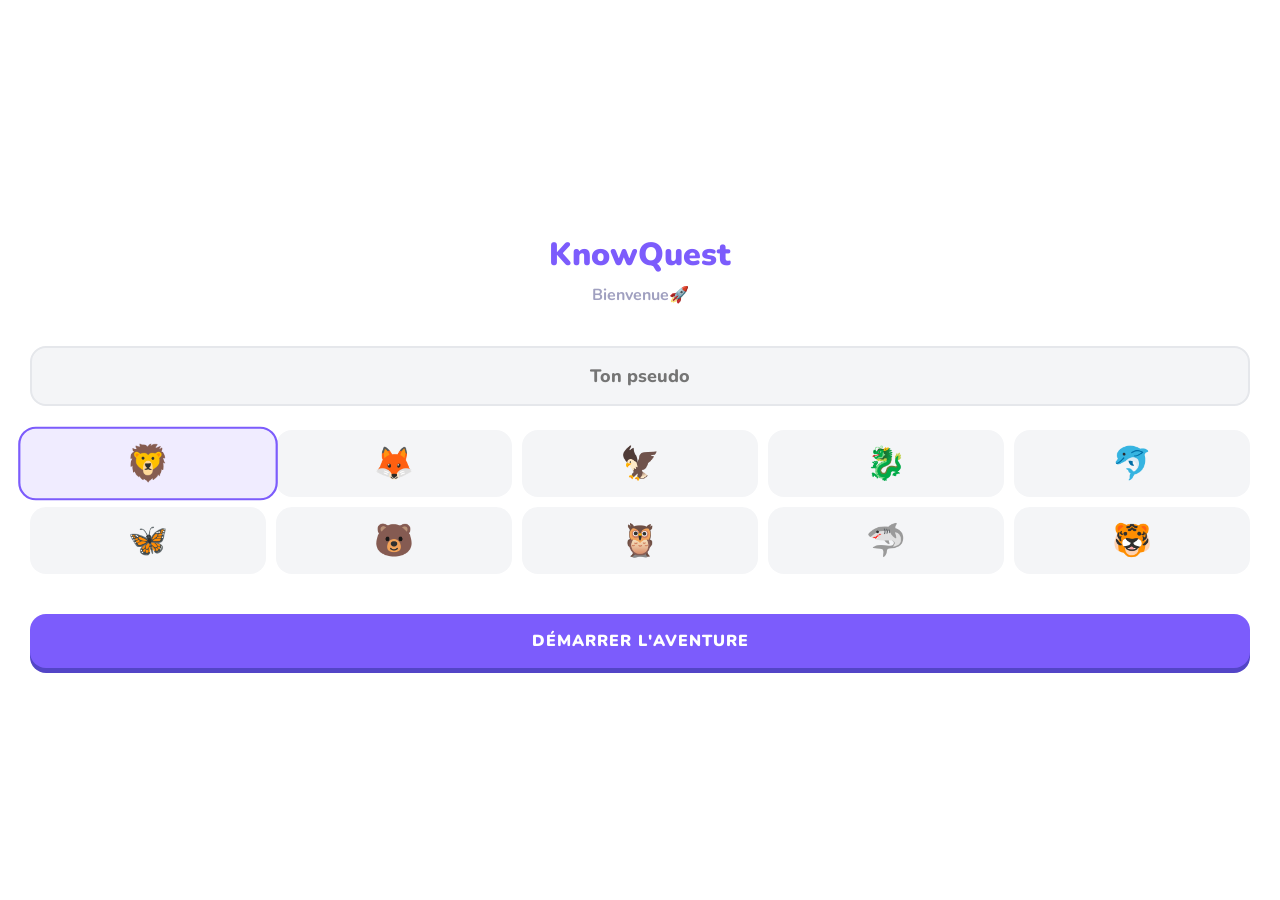
==== index.html @ 8a3862f9 "Update index.html" ====
<!DOCTYPE html>
<html lang="fr">

<head>
  <meta charset="UTF-8">
  <meta name="viewport"
    content="width=device-width, initial-scale=1.0, maximum-scale=1.0, user-scalable=no, viewport-fit=cover">
  <title>KnowQuest</title>
  <link rel="manifest" href="manifest.json">
  <meta name="theme-color" content="#7c5cfc">
  <meta name="mobile-web-app-capable" content="yes">
  <meta name="apple-mobile-web-app-capable" content="yes">
  <meta name="apple-mobile-web-app-status-bar-style" content="black-translucent">
  <meta name="apple-mobile-web-app-title" content="KnowQuest">
  <link rel="apple-touch-icon" href="icon-192.png">

  <style>
    @import url('https://fonts.googleapis.com/css2?family=Nunito:wght@400;600;700;800;900&display=swap');

    * {
      margin: 0;
      padding: 0;
      box-sizing: border-box;
      -webkit-tap-highlight-color: transparent;
      font-family: 'Nunito', sans-serif;
    }

    :root {
      --bg: #f4f5f7;
      --bg-card: #ffffff;
      --border: #e5e7eb;
      --text: #1a1a2e;
      --muted: #a0a0c0;
      --green: #58cc02;
      --green-d: #46a302;
      --green-bg: #d7ffb8;
      --purple: #7c5cfc;
      --purple-d: #5345c7;
      --purple-bg: #f0ecff;
      --blue: #1cb0f6;
      --blue-d: #1899d6;
      --blue-bg: #ddf4ff;
      --orange: #ffc800;
      --orange-d: #e5b400;
      --orange-bg: #fff0b3;
      --red: #ff4b4b;
      --red-d: #ea2b2b;
      --red-bg: #ffdfe0;
      --gold: #FFD700;
      --gold-d: #DAA520;
      --cinema: #e91e8c;
      --cinema-bg: #fce4f3;
      --sport: #00c896;
      --sport-bg: #d0f7ee;
      --gastro: #ff7043;
      --gastro-bg: #ffe0d6;
      --mytho: #9c27b0;
      --mytho-bg: #f3e5f5;
      --litt: #3f51b5;
      --litt-bg: #e8eaf6;
      --flag: #f44336;
      --flag-bg: #ffebee;
    }

    html,
    body {
      height: 100%;
      background: var(--bg);
      overflow: hidden;
      user-select: none;
      color: var(--text);
    }

    .app {
      width: 100vw;
      height: 100vh;
      height: 100dvh;
      background: var(--bg);
      display: flex;
      flex-direction: column;
      overflow: hidden;
      position: relative;
    }

    .install-btn {
      position: fixed;
      top: max(10px, env(safe-area-inset-top));
      right: 10px;
      z-index: 3000;
      background: var(--purple);
      color: #fff;
      border: none;
      border-radius: 20px;
      padding: 8px 14px;
      font-size: 13px;
      font-weight: 900;
      box-shadow: 0 4px 12px rgba(0, 0, 0, 0.25);
      align-items: center;
      gap: 6px;
      cursor: pointer;
      display: none;
    }

    .install-btn.show {
      display: flex;
    }

    .screen {
      display: none;
      flex-direction: column;
      flex: 1;
      overflow: hidden;
      background: var(--bg);
    }

    .screen.active {
      display: flex;
      animation: fadeUp 0.25s ease-out forwards;
    }

    @keyframes fadeUp {
      from {
        opacity: 0;
        transform: translateY(10px)
      }

      to {
        opacity: 1;
        transform: translateY(0)
      }
    }

    .scr {
      overflow-y: auto;
      flex: 1;
      -webkit-overflow-scrolling: touch;
      padding: 16px 16px 100px;
      position: relative;
    }

    /* ONBOARDING */
    #scrOnboard {
      background: #fff;
      align-items: center;
      justify-content: center;
      padding: 30px;
      z-index: 1000;
      position: absolute;
      inset: 0;
    }

    .ob-title {
      font-size: 32px;
      font-weight: 900;
      color: var(--purple);
      margin-bottom: 8px;
      text-align: center;
    }

    .ob-sub {
      font-size: 16px;
      color: var(--muted);
      font-weight: 700;
      margin-bottom: 40px;
      text-align: center;
    }

    .ob-input {
      width: 100%;
      background: var(--bg);
      border: 2px solid var(--border);
      border-radius: 16px;
      padding: 16px;
      font-size: 18px;
      font-weight: 800;
      color: var(--text);
      outline: none;
      transition: 0.2s;
      margin-bottom: 24px;
      text-align: center;
    }

    .av-grid {
      display: grid;
      grid-template-columns: repeat(5, 1fr);
      gap: 10px;
      margin-bottom: 40px;
      width: 100%;
    }

    .av-opt {
      font-size: 32px;
      padding: 10px 4px;
      border-radius: 16px;
      border: 2px solid transparent;
      cursor: pointer;
      text-align: center;
      transition: 0.2s;
      background: var(--bg);
    }

    .av-opt.sel {
      border-color: var(--purple);
      background: var(--purple-bg);
      transform: scale(1.1);
    }

    .ob-btn {
      width: 100%;
      background: var(--purple);
      border: none;
      border-radius: 16px;
      padding: 16px;
      font-size: 16px;
      font-weight: 900;
      color: #fff;
      cursor: pointer;
      box-shadow: 0 5px 0 var(--purple-d);
      text-transform: uppercase;
      letter-spacing: 1px;
      transition: 0.1s;
    }

    /* TOPBAR */
    .topbar {
      display: flex;
      align-items: center;
      padding: 12px 16px;
      border-bottom: 2px solid var(--border);
      background: #fff;
      z-index: 50;
      gap: 10px;
    }

    .tb-left {
      display: flex;
      align-items: center;
      gap: 8px;
    }

    .tb-streak {
      display: flex;
      align-items: center;
      gap: 4px;
      font-weight: 900;
      color: var(--orange-d);
      font-size: 14px;
      background: var(--orange-bg);
      padding: 4px 10px;
      border-radius: 20px;
    }

    .tb-hearts {
      display: flex;
      align-items: center;
      gap: 4px;
      font-weight: 900;
      color: var(--red-d);
      font-size: 14px;
      background: var(--red-bg);
      padding: 4px 10px;
      border-radius: 20px;
      cursor: pointer;
      position: relative;
    }

    .xp-wrap {
      flex: 1;
      display: flex;
      align-items: center;
    }

    .xp-bar {
      width: 100%;
      height: 12px;
      background: var(--border);
      border-radius: 10px;
      overflow: hidden;
    }

    .xp-fill {
      height: 100%;
      width: 0%;
      background: var(--purple);
      transition: width 0.4s cubic-bezier(0.175, 0.885, 0.32, 1.275);
    }

    .tb-gems {
      font-weight: 900;
      color: var(--blue);
      font-size: 16px;
      margin-left: auto;
    }

    /* Heart regen tooltip */
    .heart-regen-tip {
      position: absolute;
      top: 36px;
      left: 0;
      background: #fff;
      border: 2px solid var(--red);
      border-radius: 10px;
      padding: 6px 10px;
      font-size: 11px;
      font-weight: 800;
      color: var(--red-d);
      white-space: nowrap;
      z-index: 200;
      display: none;
      box-shadow: 0 4px 10px rgba(0, 0, 0, 0.15);
    }

    .heart-regen-tip.show {
      display: block;
    }

    /* BOTTOM NAV */
    .bnav {
      display: flex;
      background: #fff;
      border-top: 2px solid var(--border);
      position: absolute;
      bottom: 0;
      width: 100%;
      z-index: 100;
      padding-bottom: max(12px, env(safe-area-inset-bottom));
    }

    .bnav-btn {
      flex: 1;
      display: flex;
      flex-direction: column;
      align-items: center;
      gap: 4px;
      background: none;
      border: none;
      color: var(--muted);
      cursor: pointer;
      font-size: 11px;
      font-weight: 900;
      text-transform: uppercase;
      padding: 12px 0;
      transition: 0.2s;
    }

    .bnav-btn.on {
      color: var(--purple);
    }

    .bnav-ico {
      font-size: 24px;
    }

    /* MAP */
    .road-header {
      padding: 20px;
      background: #fff;
      border-bottom: 2px solid var(--border);
    }

    .road-title {
      font-size: 24px;
      font-weight: 900;
      color: var(--text);
    }

    .road-sub {
      font-size: 12px;
      color: var(--muted);
      font-weight: 800;
      text-transform: uppercase;
      letter-spacing: 1px;
    }

    .nodes-wrap {
      display: flex;
      flex-direction: column;
      align-items: center;
      padding: 40px 0;
      position: relative;
      width: 100%;
    }

    .node-row {
      position: relative;
      width: 100%;
      height: 110px;
      display: flex;
      justify-content: center;
    }

    .road-node {
      width: 74px;
      height: 74px;
      border-radius: 50%;
      display: flex;
      align-items: center;
      justify-content: center;
      font-size: 32px;
      cursor: pointer;
      position: absolute;
      z-index: 2;
      transition: transform 0.1s;
      border: 6px solid var(--border);
      background: #fff;
    }

    .road-node.locked {
      box-shadow: 0 6px 0 var(--border);
      filter: grayscale(1);
      opacity: 0.6;
      pointer-events: none;
    }

    .road-node.done {
      background: var(--orange);
      border-color: var(--orange-d);
      box-shadow: 0 6px 0 var(--orange-d);
      color: #fff;
    }

    .road-node.current {
      background: var(--green);
      border-color: var(--green-d);
      box-shadow: 0 6px 0 var(--green-d);
      color: #fff;
      animation: currentPulse 2s infinite;
    }

    @keyframes currentPulse {

      0%,
      100% {
        transform: scale(1)
      }

      50% {
        transform: scale(1.08)
      }
    }

    .node-label {
      position: absolute;
      top: 82px;
      font-size: 14px;
      font-weight: 800;
      color: var(--text);
      text-align: center;
      width: 140px;
    }

    /* SHOP */
    .shop-item {
      background: #fff;
      border: 2px solid var(--border);
      border-radius: 20px;
      padding: 15px;
      margin-bottom: 12px;
      display: flex;
      align-items: center;
      justify-content: space-between;
    }

    .shop-info {
      display: flex;
      align-items: center;
      gap: 12px;
    }

    .shop-ico {
      font-size: 30px;
    }

    .shop-details {
      text-align: left;
    }

    .shop-name {
      font-weight: 900;
      font-size: 14px;
    }

    .shop-desc {
      font-size: 11px;
      color: var(--muted);
      font-weight: 700;
    }

    .btn-buy {
      background: var(--blue);
      color: #fff;
      border: none;
      padding: 8px 12px;
      border-radius: 10px;
      font-weight: 900;
      font-size: 12px;
      cursor: pointer;
      box-shadow: 0 3px 0 var(--blue-d);
      transition: 0.1s;
    }

    .btn-buy:disabled {
      background: var(--border);
      color: var(--muted);
      box-shadow: none;
      cursor: not-allowed;
    }

    /* POWER-UP BAR */
    .powerup-bar {
      display: flex;
      gap: 8px;
      padding: 8px 20px 0;
      background: var(--bg);
      flex-wrap: wrap;
    }

    .pu-btn {
      flex: 1;
      min-width: 60px;
      background: #fff;
      border: 2px solid var(--border);
      border-radius: 14px;
      padding: 8px 4px;
      display: flex;
      flex-direction: column;
      align-items: center;
      gap: 2px;
      cursor: pointer;
      transition: 0.15s;
      position: relative;
    }

    .pu-btn:disabled {
      opacity: 0.35;
      cursor: not-allowed;
    }

    .pu-btn:not(:disabled):active {
      transform: scale(0.93);
    }

    .pu-ico {
      font-size: 20px;
    }

    .pu-label {
      font-size: 9px;
      font-weight: 900;
      color: var(--muted);
      text-transform: uppercase;
    }

    .pu-count {
      position: absolute;
      top: -6px;
      right: -6px;
      background: var(--orange);
      color: #fff;
      border-radius: 99px;
      font-size: 10px;
      font-weight: 900;
      padding: 1px 5px;
    }

    /* TIMER */
    .timer-wrap {
      padding: 0 20px 4px;
      background: var(--bg);
    }

    .timer-bar {
      width: 100%;
      height: 8px;
      background: var(--border);
      border-radius: 10px;
      overflow: hidden;
    }

    .timer-fill {
      height: 100%;
      background: var(--green);
      border-radius: 10px;
      transition: width 0.1s linear;
    }

    .timer-fill.warn {
      background: var(--orange);
    }

    .timer-fill.danger {
      background: var(--red);
    }

    .timer-text {
      text-align: right;
      font-size: 11px;
      font-weight: 900;
      color: var(--muted);
      margin-top: 2px;
    }

    /* QUIZ SCREEN */
    #scrQuiz {
      background: var(--bg);
      z-index: 200;
      position: absolute;
      inset: 0;
      display: none;
      flex-direction: column;
    }

    #scrQuiz.active {
      display: flex;
    }

    .q-header {
      display: flex;
      align-items: center;
      padding: 15px 20px;
      gap: 12px;
      background: var(--bg);
      flex-shrink: 0;
    }

    .q-close {
      width: 36px;
      height: 36px;
      border-radius: 50%;
      background: #fff;
      border: 2px solid var(--border);
      display: flex;
      align-items: center;
      justify-content: center;
      font-size: 18px;
      color: var(--muted);
      font-weight: 900;
      cursor: pointer;
      box-shadow: 0 2px 0 var(--border);
    }

    .q-bar-wrap {
      flex: 1;
      height: 12px;
      background: var(--border);
      border-radius: 10px;
      overflow: hidden;
    }

    .q-bar-fill {
      height: 100%;
      background: var(--purple);
      border-radius: 10px;
      transition: width 0.3s;
      width: 0%;
    }

    .q-xp-badge {
      background: #fff;
      border: 2px solid var(--orange);
      color: var(--orange-d);
      padding: 4px 10px;
      border-radius: 12px;
      font-size: 12px;
      font-weight: 900;
    }

    .q-hearts {
      display: flex;
      gap: 2px;
      font-size: 16px;
    }

    .q-body {
      flex: 1;
      padding: 10px 20px;
      overflow-y: auto;
      position: relative;
    }

    .q-cat {
      font-size: 12px;
      font-weight: 900;
      color: var(--purple);
      text-transform: uppercase;
      letter-spacing: 1px;
      margin-bottom: 2px;
    }

    .q-meta {
      font-size: 14px;
      color: var(--muted);
      font-weight: 700;
      margin-bottom: 20px;
      display: flex;
      align-items: center;
      gap: 6px;
      flex-wrap: wrap;
    }

    .q-combo-badge {
      background: var(--orange);
      color: #fff;
      padding: 2px 8px;
      border-radius: 8px;
      font-size: 12px;
      font-weight: 900;
      animation: pop 0.3s cubic-bezier(0.175, 0.885, 0.32, 1.275);
    }

    @keyframes pop {
      0% {
        transform: scale(0)
      }

      100% {
        transform: scale(1)
      }
    }

    .q-card {
      background: #fff;
      border-radius: 20px;
      padding: 30px 24px;
      box-shadow: 0 6px 15px rgba(0, 0, 0, 0.05);
      border: 2px solid transparent;
      margin-bottom: 24px;
      position: relative;
    }

    /* Image question */
    .q-image {
      width: 100%;
      max-height: 160px;
      object-fit: cover;
      border-radius: 12px;
      margin-bottom: 16px;
      border: 2px solid var(--border);
      display: block;
    }

    .q-text-wrap {
      display: flex;
      align-items: flex-start;
      gap: 10px;
    }

    .q-text {
      font-size: 20px;
      font-weight: 800;
      color: var(--text);
      line-height: 1.4;
      flex: 1;
    }

    .btn-wiki {
      background: var(--blue-bg);
      color: var(--blue);
      padding: 4px 8px;
      border-radius: 8px;
      font-size: 12px;
      font-weight: 800;
      text-decoration: none;
      border: 1px solid var(--blue);
      cursor: pointer;
    }

    .btn-tts {
      position: absolute;
      bottom: -18px;
      right: 20px;
      width: 36px;
      height: 36px;
      border-radius: 50%;
      background: var(--blue);
      color: #fff;
      display: flex;
      align-items: center;
      justify-content: center;
      border: none;
      cursor: pointer;
      box-shadow: 0 4px 0 var(--blue-d);
      font-size: 18px;
      transition: 0.2s;
    }

    .btn-tts.playing {
      animation: pulseSound 0.5s infinite;
      background: var(--orange);
      box-shadow: 0 4px 0 var(--orange-d);
    }

    @keyframes pulseSound {
      0% {
        transform: scale(1)
      }

      50% {
        transform: scale(1.2)
      }

      100% {
        transform: scale(1)
      }
    }

    .q-answers {
      display: flex;
      flex-direction: column;
      gap: 12px;
    }

    .ans-btn {
      background: #fff;
      border: 2px solid var(--border);
      border-radius: 16px;
      padding: 16px;
      display: flex;
      align-items: center;
      gap: 16px;
      cursor: pointer;
      transition: 0.1s;
      box-shadow: 0 3px 0 var(--border);
    }

    .ans-btn.selected {
      border-color: var(--purple);
      background: var(--purple-bg);
      box-shadow: 0 3px 0 var(--purple);
    }

    .ans-btn.correct {
      border-color: var(--green) !important;
      background: var(--green-bg) !important;
      color: #000 !important;
      box-shadow: none !important;
      transform: translateY(3px);
    }

    .ans-btn.wrong {
      border-color: var(--red) !important;
      background: var(--red-bg) !important;
      color: #000 !important;
      box-shadow: none !important;
      transform: translateY(3px);
    }

    .ans-btn.eliminated {
      opacity: 0.25;
      pointer-events: none;
    }

    .ans-letter {
      width: 32px;
      height: 32px;
      border-radius: 50%;
      background: var(--purple-bg);
      color: var(--purple);
      display: flex;
      align-items: center;
      justify-content: center;
      font-size: 14px;
      font-weight: 900;
      flex-shrink: 0;
    }

    .tf-row {
      display: flex;
      gap: 12px;
    }

    .tf-btn {
      flex: 1;
      padding: 24px 10px;
      border-radius: 20px;
      font-size: 18px;
      font-weight: 900;
      text-align: center;
      border: 2px solid var(--border);
      background: #fff;
      box-shadow: 0 4px 0 var(--border);
      cursor: pointer;
    }

    .tf-btn.sel {
      border-color: var(--purple);
      background: var(--purple-bg);
      color: var(--purple);
      box-shadow: 0 4px 0 var(--purple);
    }

    .scram-zone {
      min-height: 80px;
      border: 2px dashed var(--muted);
      border-radius: 16px;
      padding: 12px;
      display: flex;
      flex-wrap: wrap;
      gap: 8px;
      margin-bottom: 20px;
      background: #fff;
    }

    .scram-pool {
      display: flex;
      flex-wrap: wrap;
      justify-content: center;
      gap: 8px;
    }

    .scram-token {
      padding: 12px 18px;
      background: #fff;
      border: 2px solid var(--border);
      border-radius: 12px;
      font-weight: 800;
      font-size: 16px;
      cursor: pointer;
      box-shadow: 0 3px 0 var(--border);
    }

    .scram-token.placed {
      background: var(--purple-bg);
      border-color: var(--purple);
      color: var(--purple);
    }

    .scram-token.used {
      opacity: 0.2;
      pointer-events: none;
    }

    .q-footer {
      padding: 12px 20px 16px;
      background: var(--bg);
      border-top: 2px solid var(--border);
      flex-shrink: 0;
    }

    .btn-action {
      width: 100%;
      padding: 18px;
      border-radius: 20px;
      background: var(--border);
      color: var(--muted);
      font-size: 16px;
      font-weight: 900;
      border: none;
      cursor: not-allowed;
      text-transform: uppercase;
      letter-spacing: 1px;
    }

    .btn-action.active-check {
      background: var(--purple);
      color: #fff;
      box-shadow: 0 5px 0 var(--purple-d);
      cursor: pointer;
    }

    .btn-action.active-next {
      background: var(--green);
      color: #fff;
      box-shadow: 0 5px 0 var(--green-d);
      cursor: pointer;
    }

    .vbanner {
      position: absolute;
      bottom: 0;
      left: 0;
      right: 0;
      padding: 24px 20px 40px;
      background: #fff;
      border-top: 2px solid var(--border);
      transform: translateY(100%);
      transition: transform 0.25s cubic-bezier(0.175, 0.885, 0.32, 1.275);
      z-index: 200;
      display: flex;
      flex-direction: column;
      gap: 12px;
    }

    .vbanner.show {
      transform: translateY(0);
    }

    .vbanner.c {
      background: var(--green-bg);
      border-color: var(--green-d);
    }

    .vbanner.w {
      background: var(--red-bg);
      border-color: #ffc8c8;
    }

    .v-status {
      font-size: 24px;
      font-weight: 900;
    }

    .v-status.c {
      color: var(--green-d);
    }

    .v-status.w {
      color: var(--red-d);
    }

    .v-fact {
      font-size: 15px;
      font-weight: 700;
      color: var(--text);
      line-height: 1.4;
      margin-bottom: 12px;
    }

    .shield-active-badge {
      background: var(--blue-bg);
      border: 2px solid var(--blue);
      color: var(--blue-d);
      padding: 3px 10px;
      border-radius: 20px;
      font-size: 11px;
      font-weight: 900;
      display: none;
    }

    .shield-active-badge.on {
      display: inline-flex;
      align-items: center;
      gap: 4px;
    }

    /* DUEL AI */
    .duel-bar {
      padding: 8px 20px;
      background: var(--bg);
      display: flex;
      align-items: center;
      gap: 8px;
    }

    .duel-player {
      display: flex;
      flex-direction: column;
      align-items: center;
      flex: 1;
    }

    .duel-name {
      font-size: 11px;
      font-weight: 900;
      color: var(--muted);
      text-transform: uppercase;
    }

    .duel-hp-bar {
      width: 100%;
      height: 16px;
      background: var(--border);
      border-radius: 10px;
      overflow: hidden;
      margin-top: 4px;
    }

    .duel-hp-fill {
      height: 100%;
      border-radius: 10px;
      transition: width 0.4s;
    }

    .duel-hp-fill.player {
      background: var(--blue);
    }

    .duel-hp-fill.ai {
      background: var(--red);
    }

    .duel-hp-val {
      font-size: 12px;
      font-weight: 900;
      margin-top: 2px;
    }

    .duel-vs {
      font-size: 14px;
      font-weight: 900;
      color: var(--muted);
      padding: 0 8px;
    }

    .duel-thinking {
      font-size: 11px;
      color: var(--muted);
      font-weight: 700;
      text-align: center;
      margin-top: 2px;
      animation: blink 1s infinite;
    }

    @keyframes blink {

      0%,
      100% {
        opacity: 1
      }

      50% {
        opacity: 0.3
      }
    }

    /* FLASH MODE */
    .flash-countdown {
      font-size: 48px;
      font-weight: 900;
      text-align: center;
      color: var(--orange);
      padding: 10px;
    }

    .flash-q {
      font-size: 18px;
      font-weight: 900;
      color: var(--text);
      text-align: center;
      padding: 20px;
      background: #fff;
      border-radius: 16px;
      margin-bottom: 16px;
    }

    /* SURVIE MODE */
    .survie-lives {
      display: flex;
      justify-content: center;
      gap: 6px;
      font-size: 28px;
      padding: 8px;
    }

    .survie-score {
      text-align: center;
      font-size: 36px;
      font-weight: 900;
      color: var(--purple);
    }

    .survie-label {
      text-align: center;
      font-size: 11px;
      font-weight: 900;
      color: var(--muted);
      text-transform: uppercase;
    }

    /* RESULT SCREEN */
    #scrResult {
      align-items: center;
      justify-content: center;
      padding: 20px;
      text-align: center;
      background: #fff;
      z-index: 700;
      position: absolute;
      inset: 0;
      display: none;
      flex-direction: column;
      overflow-y: auto;
    }

    .res-title {
      font-size: 32px;
      font-weight: 900;
      color: var(--orange);
      margin-bottom: 30px;
    }

    .res-stats {
      display: flex;
      gap: 12px;
      width: 100%;
      margin-bottom: 30px;
      flex-wrap: wrap;
    }

    .res-stat {
      flex: 1;
      min-width: 70px;
      background: #fff;
      border: 2px solid var(--border);
      border-radius: 16px;
      padding: 16px 8px;
    }

    .res-num {
      font-size: 24px;
      font-weight: 900;
    }

    .res-lbl {
      font-size: 10px;
      font-weight: 800;
      color: var(--muted);
      text-transform: uppercase;
      margin-top: 4px;
    }

    .btn-res {
      background: var(--purple);
      color: #fff;
      border: none;
      border-radius: 16px;
      padding: 18px;
      width: 100%;
      max-width: 350px;
      font-weight: 900;
      font-size: 16px;
      text-transform: uppercase;
      cursor: pointer;
      box-shadow: 0 5px 0 var(--purple-d);
      transition: 0.1s;
    }

    /* PROFILE */
    .ph-hero {
      background: #fff;
      border-radius: 20px;
      padding: 30px;
      text-align: center;
      border: 2px solid var(--border);
      margin-top: 16px;
      position: relative;
    }

    .avatar-container {
      position: relative;
      width: 100px;
      height: 100px;
      margin: 0 auto 10px;
      background: var(--bg);
      border-radius: 50%;
      display: flex;
      align-items: center;
      justify-content: center;
      font-size: 60px;
    }

    .avatar-accessory {
      position: absolute;
      top: -5px;
      font-size: 40px;
      pointer-events: none;
    }

    .achievement-list {
      margin-top: 20px;
      display: grid;
      grid-template-columns: 1fr 1fr;
      gap: 10px;
    }

    .ach-card {
      background: #fff;
      border: 2px solid var(--border);
      padding: 10px;
      border-radius: 12px;
      text-align: center;
      opacity: 0.4;
    }

    .ach-card.unlocked {
      opacity: 1;
      border-color: var(--orange);
    }

    .ach-ico {
      font-size: 24px;
      display: block;
    }

    .ach-name {
      font-size: 10px;
      font-weight: 800;
    }

    /* STATS CHART */
    .stats-chart {
      background: #fff;
      border: 2px solid var(--border);
      border-radius: 16px;
      padding: 16px;
      margin-bottom: 12px;
    }

    .stat-bar-row {
      display: flex;
      align-items: center;
      gap: 10px;
      margin-bottom: 10px;
    }

    .stat-bar-label {
      width: 80px;
      font-size: 12px;
      font-weight: 800;
      flex-shrink: 0;
    }

    .stat-bar-track {
      flex: 1;
      height: 12px;
      background: var(--border);
      border-radius: 10px;
      overflow: hidden;
    }

    .stat-bar-fill {
      height: 100%;
      border-radius: 10px;
      transition: width 0.6s cubic-bezier(0.175, 0.885, 0.32, 1.275);
    }

    .stat-bar-pct {
      width: 36px;
      font-size: 12px;
      font-weight: 900;
      text-align: right;
    }

    /* HISTORY LOG */
    .history-item {
      background: #fff;
      border: 2px solid var(--border);
      border-radius: 12px;
      padding: 12px 14px;
      margin-bottom: 8px;
      display: flex;
      justify-content: space-between;
      align-items: center;
    }

    .history-mode {
      font-size: 12px;
      font-weight: 900;
    }

    .history-meta {
      font-size: 11px;
      color: var(--muted);
      font-weight: 700;
    }

    .history-xp {
      font-size: 14px;
      font-weight: 900;
      color: var(--orange-d);
    }

    /* DAILY CHALLENGE CARD */
    .daily-challenge-card {
      background: linear-gradient(135deg, #1a1a2e, #2d1a4e);
      border: 2px solid var(--purple);
      border-radius: 20px;
      padding: 18px 16px;
      margin-bottom: 12px;
      cursor: pointer;
      display: flex;
      align-items: center;
      gap: 12px;
      transition: 0.15s;
      box-shadow: 0 6px 0 var(--purple-d);
    }

    .daily-challenge-card:active {
      transform: translateY(3px);
      box-shadow: 0 3px 0 var(--purple-d);
    }

    .daily-challenge-card.done {
      border-color: #555;
      background: linear-gradient(135deg, #1a1a1a, #2d2d2d);
      box-shadow: 0 6px 0 #333;
      opacity: 0.75;
      pointer-events: none;
    }

    .dc-left {
      flex: 1;
    }

    .dc-badge {
      font-size: 10px;
      font-weight: 900;
      color: var(--purple);
      background: rgba(124, 92, 252, 0.25);
      display: inline-block;
      padding: 3px 8px;
      border-radius: 6px;
      letter-spacing: 1px;
      text-transform: uppercase;
      margin-bottom: 6px;
    }

    .dc-title {
      font-size: 18px;
      font-weight: 900;
      color: #fff;
    }

    .dc-desc {
      font-size: 11px;
      color: rgba(255, 255, 255, 0.6);
      font-weight: 700;
      margin-top: 2px;
    }

    .dc-rewards {
      display: flex;
      gap: 6px;
      margin-top: 8px;
      flex-wrap: wrap;
    }

    .dc-rewards span {
      background: rgba(255, 255, 255, 0.12);
      color: #fff;
      font-size: 11px;
      font-weight: 900;
      padding: 3px 8px;
      border-radius: 8px;
    }

    .dc-right {
      display: flex;
      flex-direction: column;
      align-items: center;
      gap: 6px;
      min-width: 60px;
    }

    .dc-clock {
      font-size: 32px;
    }

    .dc-reset {
      font-size: 10px;
      color: rgba(255, 255, 255, 0.5);
      font-weight: 700;
      text-align: center;
    }

    .dc-done-badge {
      background: var(--green);
      color: #fff;
      font-size: 12px;
      font-weight: 900;
      padding: 6px 12px;
      border-radius: 10px;
    }

    /* BONUS POPUP */
    .bonus-popup-overlay {
      position: fixed;
      inset: 0;
      background: rgba(0, 0, 0, 0.5);
      z-index: 1900;
      display: none;
      align-items: center;
      justify-content: center;
    }

    .bonus-popup-overlay.open {
      display: flex;
    }

    .bonus-popup {
      background: #fff;
      border-radius: 24px;
      padding: 32px 28px;
      text-align: center;
      box-shadow: 0 20px 60px rgba(0, 0, 0, 0.35);
      min-width: 280px;
      max-width: 340px;
      width: 90%;
      animation: popIn 0.35s cubic-bezier(0.175, 0.885, 0.32, 1.275);
    }

    @keyframes popIn {
      from {
        transform: scale(0.5);
        opacity: 0
      }

      to {
        transform: scale(1);
        opacity: 1
      }
    }

    .bonus-popup-ico {
      font-size: 64px;
      display: block;
      margin-bottom: 8px;
    }

    .bonus-popup-title {
      font-size: 26px;
      font-weight: 900;
      color: var(--gold-d);
      margin-bottom: 4px;
    }

    .bonus-popup-sub {
      font-size: 14px;
      color: var(--muted);
      font-weight: 700;
      margin-bottom: 20px;
    }

    .bonus-popup-rewards {
      display: flex;
      gap: 10px;
      justify-content: center;
      flex-wrap: wrap;
      margin-bottom: 20px;
    }

    .bonus-reward-chip {
      background: var(--orange-bg);
      border: 2px solid var(--orange-d);
      color: var(--orange-d);
      font-size: 16px;
      font-weight: 900;
      padding: 10px 16px;
      border-radius: 14px;
    }

    /* XP FLOAT ANIMATION */
    .xp-float {
      position: fixed;
      font-size: 22px;
      font-weight: 900;
      color: var(--orange);
      pointer-events: none;
      z-index: 3000;
      animation: floatUp 1.1s ease-out forwards;
    }

    @keyframes floatUp {
      0% {
        opacity: 1;
        transform: translateY(0) scale(1)
      }

      100% {
        opacity: 0;
        transform: translateY(-80px) scale(1.3)
      }
    }

    /* RESULT BONUS CHIPS */
    .res-bonus-row {
      display: flex;
      gap: 8px;
      flex-wrap: wrap;
      justify-content: center;
      margin-bottom: 20px;
    }

    .res-bonus-chip {
      padding: 8px 14px;
      border-radius: 12px;
      font-size: 13px;
      font-weight: 900;
      border: 2px solid;
    }

    /* ===== BOSS NODE ===== */
    .road-node.boss {
      background: linear-gradient(135deg, #1a0a2e, #3d1a5c);
      border-color: #9c27b0;
      box-shadow: 0 6px 0 #6a1b9a, 0 0 20px rgba(156, 39, 176, 0.5);
      color: #fff;
      animation: bossGlow 2s infinite;
    }

    .road-node.boss.done {
      background: linear-gradient(135deg, #2d2d2d, #1a1a1a);
      border-color: #555;
      box-shadow: 0 6px 0 #333;
      animation: none;
      filter: none;
      opacity: 0.8;
    }

    @keyframes bossGlow {

      0%,
      100% {
        box-shadow: 0 6px 0 #6a1b9a, 0 0 15px rgba(156, 39, 176, 0.4)
      }

      50% {
        box-shadow: 0 6px 0 #6a1b9a, 0 0 30px rgba(156, 39, 176, 0.8)
      }
    }

    .boss-warning {
      background: linear-gradient(135deg, #1a0a2e, #3d1a5c);
      border: 2px solid #9c27b0;
      border-radius: 16px;
      padding: 16px;
      margin-bottom: 16px;
      text-align: center;
      color: #fff;
    }

    .boss-hp-bar {
      width: 100%;
      height: 14px;
      background: rgba(255, 255, 255, 0.1);
      border-radius: 10px;
      overflow: hidden;
      margin: 8px 0;
    }

    .boss-hp-fill {
      height: 100%;
      background: linear-gradient(90deg, #9c27b0, #e91e8c);
      border-radius: 10px;
      transition: width 0.5s ease;
    }

    /* ===== WEEKLY MISSIONS ===== */
    .mission-card {
      background: #fff;
      border: 2px solid var(--border);
      border-radius: 16px;
      padding: 14px;
      margin-bottom: 10px;
    }

    .mission-card.done {
      border-color: var(--green);
      background: var(--green-bg);
      opacity: 0.85;
    }

    .mission-header {
      display: flex;
      align-items: center;
      gap: 10px;
      margin-bottom: 8px;
    }

    .mission-ico {
      font-size: 24px;
    }

    .mission-info {
      flex: 1;
    }

    .mission-title {
      font-size: 13px;
      font-weight: 900;
    }

    .mission-reward {
      font-size: 11px;
      color: var(--orange-d);
      font-weight: 800;
    }

    .mission-prog-bar {
      width: 100%;
      height: 8px;
      background: var(--border);
      border-radius: 10px;
      overflow: hidden;
    }

    .mission-prog-fill {
      height: 100%;
      background: var(--purple);
      border-radius: 10px;
      transition: width 0.4s;
    }

    .mission-prog-text {
      font-size: 11px;
      color: var(--muted);
      font-weight: 800;
      margin-top: 4px;
      text-align: right;
    }

    .mission-done-badge {
      font-size: 11px;
      font-weight: 900;
      color: var(--green-d);
      background: var(--green-bg);
      padding: 3px 8px;
      border-radius: 8px;
      border: 1px solid var(--green-d);
    }

    /* ===== MAP QUIZ ===== */
    #scrMapQuiz {
      background: #1a2a4a;
      z-index: 300;
      position: absolute;
      inset: 0;
      display: none;
      flex-direction: column;
    }

    #scrMapQuiz.active {
      display: flex;
    }

    .map-header {
      padding: 14px 16px;
      background: #0f1a2e;
      border-bottom: 2px solid #2a3a5a;
      display: flex;
      align-items: center;
      gap: 12px;
      flex-shrink: 0;
    }

    .map-title {
      font-size: 16px;
      font-weight: 900;
      color: #fff;
      flex: 1;
    }

    .map-question-text {
      padding: 12px 16px;
      background: #0f1a2e;
      color: #fff;
      font-size: 15px;
      font-weight: 800;
      text-align: center;
      border-bottom: 2px solid #2a3a5a;
      flex-shrink: 0;
    }

    .map-hint {
      font-size: 12px;
      color: rgba(255, 255, 255, 0.5);
      font-weight: 700;
      text-align: center;
      padding: 4px 0 8px;
      background: #0f1a2e;
      flex-shrink: 0;
    }

    .map-score-badge {
      background: var(--gold);
      color: #1a1a2e;
      padding: 4px 10px;
      border-radius: 10px;
      font-size: 12px;
      font-weight: 900;
    }

    .map-svg-wrap {
      flex: 1;
      position: relative;
      overflow: hidden;
      background: #1a3a5a;
      cursor: crosshair;
      min-height: 0;
    }

    .map-svg {
      width: 100%;
      height: 100%;
    }

    .map-footer {
      padding: 10px 14px 12px;
      background: #0f1a2e;
      border-top: 2px solid #2a3a5a;
      flex-shrink: 0;
    }

    .map-feedback {
      color: rgba(255,255,255,0.75);
      font-size: 13px;
      font-weight: 800;
      min-height: 20px;
      text-align: left;
    }

    .map-feedback.correct { color: var(--green); }
    .map-feedback.wrong   { color: var(--red); }

    .btn-hint {
      flex: 1;
      background: rgba(255,215,0,0.1);
      border: 1.5px solid rgba(255,215,0,0.35);
      color: var(--gold);
      font-weight: 900;
      font-size: 11px;
      padding: 8px 4px;
      border-radius: 10px;
      cursor: pointer;
      transition: background .15s, opacity .2s;
    }

    .btn-hint:active  { background: rgba(255,215,0,0.22); }
    .btn-hint:disabled{ opacity: .4; cursor: default; }

    @keyframes chronoPulse {
      0%,100% { transform: scale(1); }
      50%      { transform: scale(1.15); }
    }
    .chrono-urgent { animation: chronoPulse .5s infinite; }

    .map-mode-card {
      background: rgba(255, 255, 255, 0.06);
      border: 1px solid rgba(255, 255, 255, 0.12);
      border-radius: 14px;
      padding: 14px;
      text-align: center;
      cursor: pointer;
      font-weight: 900;
      color: #fff;
    }

    .map-mode-card:active {
      background: rgba(255, 255, 255, 0.14);
    }

    .map-mode-card .sub {
      font-size: 11px;
      color: rgba(255, 255, 255, 0.5);
      font-weight: 700;
      margin-top: 4px;
    }

    .map-pin {
      position: absolute;
      font-size: 24px;
      pointer-events: none;
      transform: translate(-50%, -100%);
      animation: pinDrop 0.3s ease-out;
    }

    @keyframes pinDrop {
      from {
        transform: translate(-50%, -140%) scale(0)
      }

      to {
        transform: translate(-50%, -100%) scale(1)
      }
    }

    .map-target-circle {
      position: absolute;
      border: 3px solid var(--green);
      border-radius: 50%;
      pointer-events: none;
      animation: circleReveal 0.5s ease-out;
      transform: translate(-50%, -50%);
    }

    @keyframes circleReveal {
      from {
        opacity: 0;
        transform: translate(-50%, -50%) scale(0)
      }

      to {
        opacity: 1;
        transform: translate(-50%, -50%) scale(1)
      }
    }

    .map-distance-badge {
      position: absolute;
      background: rgba(0, 0, 0, 0.75);
      color: #fff;
      font-size: 11px;
      font-weight: 900;
      padding: 3px 8px;
      border-radius: 8px;
      pointer-events: none;
    }

    /* ===== ATLAS UNLOCK ANIMATION ===== */
    .atlas-card.just-unlocked {
      animation: atlasUnlock 0.6s cubic-bezier(0.175, 0.885, 0.32, 1.275) forwards;
    }

    @keyframes atlasUnlock {
      0% {
        transform: scale(0.5) rotate(-15deg);
        opacity: 0
      }

      60% {
        transform: scale(1.15) rotate(5deg)
      }

      100% {
        transform: scale(1) rotate(0);
        opacity: 1
      }
    }

    .atlas-shine {
      position: absolute;
      inset: 0;
      border-radius: 14px;
      background: linear-gradient(135deg, rgba(255, 255, 255, 0.5) 0%, transparent 60%);
      animation: shineSlide 0.8s ease-out forwards;
      pointer-events: none;
    }

    @keyframes shineSlide {
      from {
        opacity: 1;
        transform: translateX(-100%)
      }

      to {
        opacity: 0;
        transform: translateX(100%)
      }
    }

    .atlas-new-badge {
      position: absolute;
      top: -6px;
      right: -6px;
      background: var(--red);
      color: #fff;
      font-size: 9px;
      font-weight: 900;
      padding: 2px 6px;
      border-radius: 8px;
      letter-spacing: 0.5px;
    }

    .modal-bg {
      position: fixed;
      inset: 0;
      background: rgba(0, 0, 0, 0.6);
      display: none;
      align-items: flex-end;
      z-index: 1000;
    }

    .modal-bg.open {
      display: flex;
    }

    .modal-content {
      background: #fff;
      width: 100%;
      border-radius: 24px 24px 0 0;
      padding: 30px 20px;
      text-align: center;
      box-shadow: 0 -10px 20px rgba(0, 0, 0, 0.1);
      max-height: 90vh;
      overflow-y: auto;
    }

    .modal-btn {
      background: var(--blue);
      color: #fff;
      border: none;
      border-radius: 16px;
      padding: 16px;
      font-weight: 900;
      font-size: 16px;
      width: 100%;
      margin-top: 10px;
      cursor: pointer;
      box-shadow: 0 5px 0 var(--blue-d);
      text-transform: uppercase;
    }

    .modal-btn-ghost {
      background: transparent;
      color: var(--muted);
      border: none;
      padding: 16px;
      font-weight: 800;
      font-size: 14px;
      width: 100%;
      margin-top: 5px;
      cursor: pointer;
    }

    .grid-2 {
      display: grid;
      grid-template-columns: 1fr 1fr;
      gap: 12px;
      margin-top: 16px;
    }

    .mode-card {
      background: #fff;
      border: 2px solid var(--border);
      border-radius: 20px;
      padding: 20px;
      text-align: center;
      cursor: pointer;
      box-shadow: 0 4px 0 var(--border);
    }

    .specialty-item {
      background: #fff;
      border: 2px solid var(--border);
      border-radius: 12px;
      padding: 10px;
      margin-top: 10px;
      display: flex;
      justify-content: space-between;
      align-items: center;
    }

    .spec-badge {
      background: var(--blue-bg);
      color: var(--blue);
      padding: 2px 8px;
      border-radius: 10px;
      font-size: 10px;
      font-weight: 800;
    }

    .daily-quest-card {
      background: var(--purple-bg);
      border: 2px solid var(--purple);
      border-radius: 16px;
      padding: 12px;
      margin-bottom: 20px;
      display: flex;
      align-items: center;
      justify-content: space-between;
    }

    .dq-info {
      text-align: left;
    }

    .dq-title {
      font-size: 13px;
      font-weight: 900;
      color: var(--purple);
    }

    .dq-status {
      font-size: 11px;
      color: var(--muted);
      font-weight: 700;
    }

    @keyframes shake {

      0%,
      100% {
        transform: translateX(0)
      }

      20%,
      60% {
        transform: translateX(-6px)
      }

      40%,
      80% {
        transform: translateX(6px)
      }
    }

    .shake {
      animation: shake 0.4s ease;
    }

    #scrNoHearts {
      align-items: center;
      justify-content: center;
      padding: 40px 20px;
      text-align: center;
      background: #fff;
      z-index: 800;
      position: absolute;
      inset: 0;
      display: none;
      flex-direction: column;
    }

    /* ATLAS SYSTEM */
    #scrAtlas {
      background: var(--bg);
      z-index: 300;
      position: absolute;
      inset: 0;
      display: none;
      flex-direction: column;
    }

    #scrAtlas.active {
      display: flex;
    }

    .atlas-header {
      padding: 16px 20px;
      background: #fff;
      border-bottom: 2px solid var(--border);
      display: flex;
      align-items: center;
      gap: 12px;
    }

    .atlas-title {
      font-size: 22px;
      font-weight: 900;
      color: var(--text);
      flex: 1;
    }

    .atlas-count {
      font-size: 14px;
      font-weight: 900;
      color: var(--purple);
      background: var(--purple-bg);
      padding: 4px 12px;
      border-radius: 20px;
    }

    .atlas-search {
      width: 100%;
      background: var(--bg);
      border: 2px solid var(--border);
      border-radius: 12px;
      padding: 10px 14px;
      font-size: 14px;
      font-weight: 700;
      color: var(--text);
      outline: none;
      margin: 12px 16px;
      width: calc(100% - 32px);
      display: block;
    }

    .atlas-grid {
      display: grid;
      grid-template-columns: repeat(3, 1fr);
      gap: 12px;
      padding: 4px 16px 16px;
    }

    .atlas-card {
      background: #fff;
      border: 2px solid var(--border);
      border-radius: 16px;
      padding: 14px 8px;
      text-align: center;
      transition: 0.2s;
      position: relative;
      cursor: pointer;
    }

    .atlas-card.unlocked {
      border-color: var(--gold);
      box-shadow: 0 4px 12px rgba(255, 215, 0, 0.3);
    }

    .atlas-card.locked {
      opacity: 0.5;
    }

    .atlas-ico {
      font-size: 28px;
      margin-bottom: 6px;
      display: block;
    }

    .atlas-ico.mystery {
      font-size: 28px;
      filter: grayscale(1);
    }

    .atlas-name {
      font-size: 10px;
      font-weight: 900;
      color: var(--text);
      line-height: 1.2;
    }

    .atlas-name.mystery {
      color: var(--muted);
    }

    .atlas-star {
      position: absolute;
      top: -6px;
      right: -6px;
      font-size: 14px;
    }

    .atlas-section-title {
      font-size: 13px;
      font-weight: 900;
      color: var(--muted);
      text-transform: uppercase;
      letter-spacing: 1px;
      padding: 12px 16px 4px;
    }

    /* Atlas detail modal */
    .atlas-detail {
      text-align: left;
    }

    .atlas-detail-ico {
      font-size: 64px;
      display: block;
      text-align: center;
      margin-bottom: 12px;
    }

    .atlas-detail-title {
      font-size: 22px;
      font-weight: 900;
      margin-bottom: 4px;
      text-align: center;
    }

    .atlas-fact {
      display: flex;
      align-items: flex-start;
      gap: 8px;
      padding: 8px 0;
      border-bottom: 1px solid var(--border);
      font-size: 13px;
      font-weight: 700;
    }

    .atlas-fact:last-child {
      border-bottom: none;
    }

    .atlas-fact-ico {
      font-size: 16px;
      flex-shrink: 0;
    }

    /* Discovery animation */
    .discovery-overlay {
      position: fixed;
      inset: 0;
      z-index: 2000;
      display: none;
      align-items: center;
      justify-content: center;
      background: rgba(0, 0, 0, 0.8);
      flex-direction: column;
      gap: 16px;
    }

    .discovery-overlay.show {
      display: flex;
    }

    .discovery-card {
      background: #fff;
      border-radius: 24px;
      padding: 40px 30px;
      text-align: center;
      border: 4px solid var(--gold);
      box-shadow: 0 0 40px rgba(255, 215, 0, 0.6);
      animation: discoveryPop 0.5s cubic-bezier(0.175, 0.885, 0.32, 1.275);
      max-width: 280px;
      width: 90%;
    }

    @keyframes discoveryPop {
      0% {
        transform: scale(0) rotate(-10deg)
      }

      100% {
        transform: scale(1) rotate(0)
      }
    }

    .discovery-ico {
      font-size: 72px;
      display: block;
      margin-bottom: 12px;
    }

    .discovery-title {
      font-size: 14px;
      font-weight: 900;
      color: var(--orange-d);
      text-transform: uppercase;
      letter-spacing: 2px;
      margin-bottom: 4px;
    }

    .discovery-name {
      font-size: 24px;
      font-weight: 900;
      color: var(--text);
      margin-bottom: 8px;
    }

    .discovery-desc {
      font-size: 13px;
      color: var(--muted);
      font-weight: 700;
      margin-bottom: 20px;
      line-height: 1.4;
    }

    .confetti-wrap {
      position: fixed;
      inset: 0;
      pointer-events: none;
      z-index: 1999;
      overflow: hidden;
    }

    .confetti-piece {
      position: absolute;
      width: 10px;
      height: 10px;
      top: -10px;
      border-radius: 2px;
      animation: confettiFall linear forwards;
    }

    @keyframes confettiFall {
      to {
        transform: translateY(110vh) rotate(720deg);
        opacity: 0;
      }
    }

    /* GRAND PRIX */
    #scrGP {
      background: #12121c;
      z-index: 250;
      position: absolute;
      inset: 0;
      display: none;
      flex-direction: column;
      color: #fff;
    }

    #scrGP.active {
      display: flex;
    }

    .gp-header {
      padding: 14px 20px;
      background: #181828;
      border-bottom: 3px solid var(--gold);
      display: flex;
      align-items: center;
      gap: 12px;
    }

    .gp-title {
      font-size: 18px;
      font-weight: 900;
      color: #fff;
      flex: 1;
    }

    .gp-phase-badge {
      background: var(--gold);
      color: #1a1a2e;
      padding: 4px 12px;
      border-radius: 20px;
      font-size: 12px;
      font-weight: 900;
    }

    .gp-body {
      flex: 1;
      overflow-y: auto;
      padding: 16px;
      background: #12121c;
    }

    .gp-qual-intro {
      background: #1e1e2f;
      border-radius: 20px;
      padding: 24px;
      text-align: center;
      margin-bottom: 16px;
      border: 2px solid var(--gold);
    }

    .gp-track {
      background: #181828;
      border-radius: 20px;
      padding: 20px;
      margin-bottom: 16px;
      position: relative;
      overflow: hidden;
    }

    .gp-track::before {
      content: '';
      position: absolute;
      top: 0;
      left: 0;
      right: 0;
      bottom: 0;
      background: repeating-linear-gradient(90deg, rgba(255, 255, 255, 0.03) 0px, rgba(255, 255, 255, 0.03) 1px, transparent 1px, transparent 40px);
      pointer-events: none;
    }

    .gp-grid-title {
      color: var(--gold);
      font-size: 12px;
      font-weight: 900;
      text-transform: uppercase;
      letter-spacing: 2px;
      margin-bottom: 16px;
    }

    .gp-driver-row {
      display: flex;
      align-items: center;
      gap: 12px;
      padding: 10px 0;
      border-bottom: 1px solid rgba(255, 255, 255, 0.08);
    }

    .gp-driver-row:last-child {
      border-bottom: none;
    }

    .gp-pos {
      font-size: 20px;
      font-weight: 900;
      color: rgba(255, 255, 255, 0.3);
      width: 28px;
      text-align: center;
    }

    .gp-pos.p1 {
      color: var(--gold);
    }

    .gp-pos.p2 {
      color: #C0C0C0;
    }

    .gp-pos.p3 {
      color: #CD7F32;
    }

    .gp-car {
      font-size: 24px;
    }

    .gp-name {
      flex: 1;
      font-weight: 900;
      color: #fff;
      font-size: 14px;
    }

    .gp-name.you {
      color: var(--blue);
    }

    .gp-gap {
      font-size: 12px;
      color: rgba(255, 255, 255, 0.5);
      font-weight: 700;
    }

    .gp-gap.you {
      color: var(--blue);
      font-weight: 900;
    }

    .gp-podium {
      display: flex;
      align-items: flex-end;
      justify-content: center;
      gap: 8px;
      margin: 20px 0;
    }

    .gp-podium-slot {
      display: flex;
      flex-direction: column;
      align-items: center;
      gap: 6px;
    }

    .gp-podium-car {
      font-size: 32px;
    }

    .gp-podium-block {
      display: flex;
      align-items: center;
      justify-content: center;
      border-radius: 12px 12px 0 0;
      font-weight: 900;
      color: #fff;
      font-size: 18px;
    }

    .gp-p1-block {
      background: var(--gold);
      width: 90px;
      height: 80px;
      box-shadow: 0 -4px 0 var(--gold-d);
    }

    .gp-p2-block {
      background: #A0A0A0;
      width: 74px;
      height: 60px;
    }

    .gp-p3-block {
      background: #CD7F32;
      width: 74px;
      height: 50px;
    }

    /* Sélection Écuries / Circuits */
    .gp-selection-grid {
      display: grid;
      grid-template-columns: 1fr;
      gap: 12px;
      margin-bottom: 20px;
    }

    .gp-select-card {
      background: #1e1e2f;
      border: 2px solid #2d2d44;
      border-radius: 16px;
      padding: 16px;
      cursor: pointer;
      display: flex;
      align-items: center;
      gap: 16px;
      transition: 0.2s;
    }

    .gp-select-card.selected {
      border-color: var(--gold);
      background: #28283f;
      box-shadow: 0 0 10px rgba(255, 215, 0, 0.2);
    }

    .gp-select-color-indicator {
      width: 16px;
      height: 100%;
      min-height: 40px;
      border-radius: 4px;
    }

    .gp-select-details {
      flex: 1;
      text-align: left;
    }

    .gp-select-title {
      font-weight: 900;
      font-size: 16px;
      color: #fff;
    }

    .gp-select-desc {
      font-size: 12px;
      color: var(--muted);
      font-weight: 700;
      margin-top: 2px;
    }

    /* HUD de Course Actif */
    .gp-live-hud {
      display: flex;
      flex-direction: column;
      height: 100%;
    }

    .gp-canvas-wrap {
      background: #0f0f18;
      position: relative;
      border-radius: 16px;
      border: 2px solid #1f1f30;
      overflow: hidden;
      margin-bottom: 12px;
      padding: 10px;
      display: flex;
      justify-content: center;
      align-items: center;
    }

    .gp-live-leaderboard {
      display: flex;
      gap: 8px;
      overflow-x: auto;
      padding: 8px;
      background: #181828;
      border-radius: 12px;
      margin-bottom: 12px;
      border: 1px solid #2d2d44;
    }

    .gp-live-pos {
      display: flex;
      align-items: center;
      gap: 4px;
      background: #222235;
      padding: 4px 8px;
      border-radius: 8px;
      font-size: 11px;
      font-weight: 800;
      white-space: nowrap;
    }

    .gp-live-pos.player {
      border: 1px solid var(--blue);
      background: rgba(28, 176, 246, 0.1);
    }

    .gp-live-pos-num {
      color: var(--gold);
      font-weight: 900;
    }

    .track-container-gp {
      position: relative;
      width: 100%;
      max-width: 400px;
      aspect-ratio: 1;
    }

    .radial-bg-gp {
      position: absolute;
      inset: 0;
      background: radial-gradient(ellipse at center, rgba(239, 68, 68, 0.08) 0%, transparent 65%);
      pointer-events: none;
    }

    .track-gp {
      width: 100%;
      height: 100%;
    }

    .glow-layer-gp {
      position: absolute;
      inset: 0;
      width: 100%;
      height: 100%;
      pointer-events: none;
      filter: drop-shadow(0 0 8px rgba(239, 68, 68, 0.6));
    }

    /* ===== GRAND PRIX ENHANCEMENTS ===== */

    /* Pitstop mini-game */
    .pitstop-overlay {
      position: fixed;
      inset: 0;
      background: rgba(0, 0, 0, 0.85);
      z-index: 3000;
      display: none;
      align-items: center;
      justify-content: center;
      flex-direction: column;
      gap: 16px;
    }

    .pitstop-overlay.show {
      display: flex;
    }

    .pitstop-card {
      background: #1e1e2f;
      border: 3px solid var(--gold);
      border-radius: 24px;
      padding: 30px 24px;
      text-align: center;
      width: 90%;
      max-width: 340px;
    }

    .pitstop-title {
      font-size: 22px;
      font-weight: 900;
      color: var(--gold);
      margin-bottom: 6px;
    }

    .pitstop-sub {
      font-size: 13px;
      color: rgba(255, 255, 255, 0.6);
      font-weight: 700;
      margin-bottom: 20px;
    }

    .pitstop-nut {
      font-size: 64px;
      cursor: pointer;
      transition: transform 0.05s;
      display: inline-block;
      animation: nutSpin 1.2s linear infinite;
    }

    @keyframes nutSpin {
      0% {
        transform: rotate(0deg) scale(1)
      }

      50% {
        transform: rotate(180deg) scale(1.1)
      }

      100% {
        transform: rotate(360deg) scale(1)
      }
    }

    .pitstop-nut.clicked {
      animation: nutSuccess 0.3s ease;
    }

    @keyframes nutSuccess {
      0% {
        transform: scale(1)
      }

      50% {
        transform: scale(1.4)
      }

      100% {
        transform: scale(1)
      }
    }

    .pitstop-timer-bar {
      width: 100%;
      height: 10px;
      background: #2d2d44;
      border-radius: 10px;
      overflow: hidden;
      margin-top: 16px;
    }

    .pitstop-timer-fill {
      height: 100%;
      background: var(--gold);
      border-radius: 10px;
      transition: width 0.1s linear;
    }

    .pitstop-result {
      font-size: 16px;
      font-weight: 900;
      margin-top: 12px;
    }

    /* DRS button */
    .gp-drs-btn {
      background: linear-gradient(135deg, #00c896, #00a07a);
      color: #fff;
      border: none;
      border-radius: 12px;
      padding: 8px 16px;
      font-size: 13px;
      font-weight: 900;
      cursor: pointer;
      box-shadow: 0 4px 0 #006655;
      transition: 0.1s;
      display: none;
      letter-spacing: 1px;
      animation: drsGlow 1s infinite;
    }

    .gp-drs-btn.show {
      display: inline-block;
    }

    .gp-drs-btn:active {
      transform: translateY(2px);
      box-shadow: 0 2px 0 #006655;
    }

    @keyframes drsGlow {

      0%,
      100% {
        box-shadow: 0 4px 0 #006655, 0 0 0 rgba(0, 200, 150, 0)
      }

      50% {
        box-shadow: 0 4px 0 #006655, 0 0 12px rgba(0, 200, 150, 0.7)
      }
    }

    .gp-drs-badge {
      display: inline-block;
      background: #00c896;
      color: #fff;
      padding: 2px 8px;
      border-radius: 8px;
      font-size: 11px;
      font-weight: 900;
      margin-left: 8px;
    }

    /* Tire selection */
    .tire-grid {
      display: grid;
      grid-template-columns: repeat(3, 1fr);
      gap: 12px;
      margin: 16px 0;
    }

    .tire-card {
      background: #1e1e2f;
      border: 2px solid #2d2d44;
      border-radius: 16px;
      padding: 14px 8px;
      text-align: center;
      cursor: pointer;
      transition: 0.2s;
    }

    .tire-card.selected {
      border-color: var(--gold);
      background: #28283f;
      box-shadow: 0 0 10px rgba(255, 215, 0, 0.3);
    }

    .tire-ico {
      font-size: 32px;
      display: block;
      margin-bottom: 6px;
    }

    .tire-name {
      font-size: 13px;
      font-weight: 900;
      color: #fff;
    }

    .tire-desc {
      font-size: 10px;
      color: rgba(255, 255, 255, 0.5);
      font-weight: 700;
      margin-top: 3px;
    }

    /* Weather overlay on track */
    .gp-weather-bar {
      display: flex;
      align-items: center;
      gap: 8px;
      padding: 6px 12px;
      background: #181828;
      border-radius: 10px;
      margin-bottom: 8px;
      border: 1px solid #2d2d44;
    }

    .gp-weather-ico {
      font-size: 18px;
    }

    .gp-weather-label {
      font-size: 12px;
      font-weight: 900;
      color: #fff;
      flex: 1;
    }

    .gp-tire-status {
      font-size: 11px;
      font-weight: 800;
      padding: 3px 8px;
      border-radius: 8px;
    }

    .tire-soft {
      background: #e74c3c;
      color: #fff;
    }

    .tire-inter {
      background: #27ae60;
      color: #fff;
    }

    .tire-rain {
      background: #2980b9;
      color: #fff;
    }

    /* Rain effect on SVG */
    .rain-drop {
      animation: rainFall linear infinite;
      opacity: 0.6;
    }

    @keyframes rainFall {
      0% {
        transform: translateY(-20px)
      }

      100% {
        transform: translateY(520px)
      }
    }

    /* Engine sound indicator */
    .gp-rpm-bar {
      height: 6px;
      border-radius: 6px;
      background: linear-gradient(90deg, #00c896, #ffc800, #ff4b4b);
      transition: width 0.3s;
    }

    .gp-rpm-wrap {
      background: #2d2d44;
      height: 6px;
      border-radius: 6px;
      overflow: hidden;
      margin-bottom: 8px;
    }

    /* Championship screen */
    #scrChampionship {
      background: #0a0a15;
      z-index: 400;
      position: absolute;
      inset: 0;
      display: none;
      flex-direction: column;
      color: #fff;
    }

    #scrChampionship.active {
      display: flex;
    }

    .champ-header {
      padding: 14px 20px;
      background: #101020;
      border-bottom: 3px solid var(--gold);
      display: flex;
      align-items: center;
      gap: 12px;
    }

    .champ-title {
      font-size: 18px;
      font-weight: 900;
      color: #fff;
      flex: 1;
    }

    .champ-season-badge {
      background: var(--gold);
      color: #1a1a2e;
      padding: 4px 12px;
      border-radius: 20px;
      font-size: 12px;
      font-weight: 900;
    }

    .champ-body {
      flex: 1;
      overflow-y: auto;
      padding: 16px;
    }

    .champ-table {
      background: #1a1a2a;
      border-radius: 16px;
      overflow: hidden;
      margin-bottom: 16px;
      border: 1px solid #2d2d44;
    }

    .champ-row {
      display: flex;
      align-items: center;
      gap: 10px;
      padding: 12px 16px;
      border-bottom: 1px solid rgba(255, 255, 255, 0.05);
      transition: 0.2s;
    }

    .champ-row:last-child {
      border-bottom: none;
    }

    .champ-row.player {
      background: rgba(28, 176, 246, 0.08);
      border-left: 3px solid var(--blue);
    }

    .champ-pos {
      font-size: 18px;
      font-weight: 900;
      color: rgba(255, 255, 255, 0.3);
      width: 24px;
      text-align: center;
      flex-shrink: 0;
    }

    .champ-pos.p1 {
      color: var(--gold);
    }

    .champ-pos.p2 {
      color: #C0C0C0;
    }

    .champ-pos.p3 {
      color: #CD7F32;
    }

    .champ-car {
      font-size: 20px;
      flex-shrink: 0;
    }

    .champ-name {
      flex: 1;
      font-weight: 900;
      font-size: 13px;
      color: #fff;
    }

    .champ-name.you {
      color: var(--blue);
    }

    .champ-pts {
      font-size: 16px;
      font-weight: 900;
      color: var(--gold);
    }

    .champ-gp-dots {
      display: flex;
      gap: 4px;
    }

    .champ-gp-dot {
      width: 20px;
      height: 20px;
      border-radius: 50%;
      display: flex;
      align-items: center;
      justify-content: center;
      font-size: 9px;
      font-weight: 900;
    }

    .champ-gp-dot.win {
      background: var(--gold);
      color: #1a1a2e;
    }

    .champ-gp-dot.pod {
      background: #C0C0C0;
      color: #1a1a2e;
    }

    .champ-gp-dot.pts {
      background: #2d2d44;
      color: #fff;
    }

    .champ-gp-dot.next {
      background: #333;
      color: var(--muted);
      border: 1px dashed #555;
    }

    .gp-calendar-grid {
      display: grid;
      grid-template-columns: 1fr;
      gap: 10px;
      margin-bottom: 16px;
    }

    .gp-race-card {
      background: #1e1e2f;
      border: 2px solid #2d2d44;
      border-radius: 14px;
      padding: 14px 16px;
      display: flex;
      align-items: center;
      gap: 12px;
      cursor: pointer;
      transition: 0.2s;
    }

    .gp-race-card.current {
      border-color: var(--green);
      background: #1a2a1a;
    }

    .gp-race-card.done {
      border-color: #2d2d44;
      opacity: 0.7;
    }

    .gp-race-card.locked {
      opacity: 0.4;
      pointer-events: none;
    }

    .gp-race-card-pos {
      width: 28px;
      height: 28px;
      border-radius: 50%;
      display: flex;
      align-items: center;
      justify-content: center;
      font-size: 12px;
      font-weight: 900;
      background: #2d2d44;
      color: var(--gold);
      flex-shrink: 0;
    }

    .gp-race-card-pos.done {
      background: var(--gold);
      color: #1a1a2e;
    }

    .gp-race-pts {
      font-size: 11px;
      color: var(--gold);
      font-weight: 900;
    }

    /* ===== CHAINE DE CONNAISSANCE ===== */
    /* CHAINE DE CONNAISSANCE */
    .chain-node {
      display: flex;
      align-items: center;
      gap: 10px;
      padding: 10px;
      background: #fff;
      border: 2px solid var(--border);
      border-radius: 14px;
      margin-bottom: 6px;
    }

    .chain-node.done {
      border-color: var(--green);
      background: var(--green-bg);
    }

    .chain-node.current {
      border-color: var(--purple);
      background: var(--purple-bg);
      animation: currentPulse 1.5s infinite;
    }

    .chain-node.locked {
      opacity: 0.4;
    }

    .chain-connector {
      width: 2px;
      height: 20px;
      background: var(--border);
      margin: 0 auto;
    }

    .chain-connector.done {
      background: var(--green);
    }

    /* EVENT BANNER */
    .event-banner {
      background: linear-gradient(135deg, var(--orange), var(--red));
      border-radius: 16px;
      padding: 12px 16px;
      margin-bottom: 12px;
      display: flex;
      align-items: center;
      gap: 10px;
    }

    .event-banner-ico {
      font-size: 28px;
    }

    .event-banner-text {
      flex: 1;
    }

    .event-banner-title {
      font-size: 14px;
      font-weight: 900;
      color: #fff;
    }

    .event-banner-sub {
      font-size: 11px;
      color: rgba(255, 255, 255, 0.8);
      font-weight: 700;
    }

    /* MISC */
    .section-divider {
      font-size: 13px;
      font-weight: 900;
      color: var(--muted);
      text-transform: uppercase;
      letter-spacing: 1px;
      margin: 20px 0 10px;
    }

    .badge-new {
      background: var(--red);
      color: #fff;
      font-size: 9px;
      font-weight: 900;
      padding: 2px 6px;
      border-radius: 6px;
      margin-left: 6px;
      vertical-align: middle;
    }

    .cat-chip {
      display: inline-block;
      padding: 4px 10px;
      border-radius: 20px;
      font-size: 11px;
      font-weight: 900;
      margin-right: 4px;
      margin-bottom: 4px;
      cursor: pointer;
    }

    .cat-chip.active {
      box-shadow: 0 0 0 2px var(--text);
    }

    /* Adaptive difficulty indicator */
    .diff-badge {
      font-size: 9px;
      font-weight: 900;
      padding: 2px 6px;
      border-radius: 6px;
    }

    .diff-badge.easy {
      background: var(--green-bg);
      color: var(--green-d);
    }

    .diff-badge.medium {
      background: var(--orange-bg);
      color: var(--orange-d);
    }

    .diff-badge.hard {
      background: var(--red-bg);
      color: var(--red-d);
    }

    /* Heart regen notification */
    .heart-notif {
      position: fixed;
      top: 70px;
      left: 50%;
      transform: translateX(-50%);
      background: #fff;
      border: 2px solid var(--red);
      border-radius: 20px;
      padding: 10px 20px;
      font-size: 14px;
      font-weight: 900;
      color: var(--red-d);
      z-index: 500;
      box-shadow: 0 4px 20px rgba(0, 0, 0, 0.2);
      animation: slideDown 0.4s ease;
      display: none;
    }

    .heart-notif.show {
      display: flex;
      align-items: center;
      gap: 8px;
    }

    /* Flash rouge lors de la perte de vie */
    .flash-red {
      position: absolute;
      inset: 0;
      background-color: transparent;
      pointer-events: none;
      z-index: 1000;
    }

    .flash-red.active {
      animation: screenFlashRed 0.5s ease-out;
    }

    @keyframes screenFlashRed {
      0% {
        background-color: rgba(255, 75, 75, 0.45);
      }

      100% {
        background-color: transparent;
      }
    }

    /* Animation de cœur brisé */
    @keyframes heartBreak {
      0% {
        transform: scale(1);
      }

      50% {
        transform: scale(1.5) rotate(-20deg);
      }

      100% {
        transform: scale(1);
      }
    }

    .heart-lost-anim {
      animation: heartBreak 0.6s cubic-bezier(0.175, 0.885, 0.32, 1.275);
    }

    @keyframes slideDown {
      from {
        opacity: 0;
        transform: translateX(-50%) translateY(-20px)
      }

      to {
        opacity: 1;
        transform: translateX(-50%) translateY(0)
      }
    }
  </style>
  <script src="https://cdn.jsdelivr.net/npm/globe.gl@2/dist/globe.gl.min.js">
  </script>
  <script>
    if ('serviceWorker' in navigator) {
      navigator.serviceWorker.register('sw.js')
        .then(reg => console.log('Service Worker enregistré !', reg))
        .catch(err => console.log('Erreur de Service Worker :', err));
    }

    // ── Install PWA (bouton "Installer l'app") ──────────────────────────────
    let deferredInstallPrompt = null;

    function isRunningStandalone() {
      return window.matchMedia('(display-mode: standalone)').matches ||
        window.matchMedia('(display-mode: fullscreen)').matches ||
        window.navigator.standalone === true;
    }

    window.addEventListener('beforeinstallprompt', (e) => {
      e.preventDefault();
      deferredInstallPrompt = e;
      const btn = document.getElementById('installBtn');
      if (btn && !isRunningStandalone()) btn.classList.add('show');
    });

    window.addEventListener('appinstalled', () => {
      deferredInstallPrompt = null;
      const btn = document.getElementById('installBtn');
      if (btn) btn.classList.remove('show');
    });

    async function installApp() {
      const btn = document.getElementById('installBtn');
      if (!deferredInstallPrompt) {
        alert("L'installation n'est pas disponible pour le moment sur ce navigateur.");
        return;
      }
      btn.classList.remove('show');
      deferredInstallPrompt.prompt();
      await deferredInstallPrompt.userChoice;
      deferredInstallPrompt = null;
    }
  </script>
</head>

<body>
  <div class="app">
    <button class="install-btn" id="installBtn" onclick="installApp()">📲 Installer l'app</button>

    <!-- ONBOARDING -->
    <div class="screen active" id="scrOnboard">
      <div class="ob-title">KnowQuest</div>
      <div class="ob-sub">Bienvenue🚀</div>
      <input type="text" class="ob-input" id="obName" placeholder="Ton pseudo" maxlength="15">
      <div class="av-grid" id="obAvGrid"></div>
      <button class="ob-btn" onclick="finishOnboard()">Démarrer l'aventure</button>
    </div>

    <!-- TOPBAR -->
    <div class="topbar" id="topbar" style="display:none">
      <div class="tb-left">
        <div class="tb-streak">🔥 <span id="valStreak">0</span></div>
        <div class="tb-hearts" onclick="toggleHeartTip()">❤️ <span id="valHearts">5</span>
          <div class="heart-regen-tip" id="heartRegenTip">⏱️ Prochain cœur : --</div>
        </div>
      </div>
      <div class="xp-wrap">
        <div class="xp-bar">
          <div id="valXpFill" class="xp-fill"></div>
        </div>
      </div>
      <div class="tb-gems">💎 <span id="valGems">0</span></div>
    </div>

    <!-- HOME -->
    <div class="screen" id="scrHome">
      <div class="road-header">
        <div class="road-sub" id="eventLabel">Parcours Principal</div>
        <div class="road-title" id="roadTitle">Chapitre 1 : Géographie</div>
      </div>
      <div class="scr" style="background:#f3f4f6">
        <div id="dailyQuestContainer"></div>
        <div id="eventBannerContainer"></div>
        <div class="nodes-wrap" id="roadWrap">
          <div id="nodesContainer" style="width:100%"></div>
        </div>
      </div>
    </div>

    <!-- LEARN -->
    <div class="screen" id="scrLearn">
      <div class="scr">
        <h2 style="font-size:24px;font-weight:900;margin-top:10px">Modes de jeu</h2>
        <div class="grid-2">
          <div class="mode-card" style="border-color:var(--purple)" onclick="startMode('infinite')">
            <div style="font-size:40px;margin-bottom:10px">♾️</div>
            <div style="font-weight:900;color:var(--purple)">Quiz Infini</div>
          </div>
          <div class="mode-card" style="border-color:var(--green)" onclick="startMode('tf')">
            <div style="font-size:40px;margin-bottom:10px">🎯</div>
            <div style="font-weight:900;color:var(--green)">Vrai / Faux</div>
          </div>
          <div class="mode-card" style="border-color:var(--orange)" onclick="startMode('scramble')">
            <div style="font-size:40px;margin-bottom:10px">🧩</div>
            <div style="font-weight:900;color:var(--orange)">Méli-Mélo</div>
          </div>
          <div class="mode-card" style="border-color:var(--red)" onclick="startRevision()">
            <div style="font-size:40px;margin-bottom:10px">📚</div>
            <div style="font-weight:900;color:var(--red)">Révision</div>
          </div>
        </div>
        <!-- DAILY CHALLENGE -->
        <div class="daily-challenge-card" id="dailyChallengeCard" onclick="startDailyChallenge()">
          <div class="dc-left">
            <div class="dc-badge">🌍 DÉFI DU JOUR</div>
            <div class="dc-title">Défi Quotidien Global</div>
            <div class="dc-desc">10 questions identiques pour tous — Classement mondial !</div>
            <div class="dc-rewards">
              <span>⚡ XP x2</span>
              <span>💎 +50</span>
              <span id="dcStreakBonus" style="display:none">🔥 Série!</span>
            </div>
          </div>
          <div class="dc-right">
            <div class="dc-timer-wrap">
              <div class="dc-clock">🕛</div>
              <div class="dc-reset" id="dcResetTime">Réinitialise à minuit</div>
            </div>
            <div class="dc-done-badge" id="dcDoneBadge" style="display:none">✅ Fait !</div>
          </div>
        </div>
        <div class="section-divider">⚡ Modes Spéciaux <span class="badge-new">NEW</span></div>
        <!-- WEEKLY MISSIONS BUTTON -->
        <div id="weeklyMissionsBtn" onclick="openMissions()"
          style="background:#fff;border:2px solid var(--purple);border-radius:16px;padding:12px 16px;margin-bottom:12px;display:flex;align-items:center;gap:12px;cursor:pointer;box-shadow:0 4px 0 var(--purple-d)">
          <div style="font-size:28px">📋</div>
          <div style="flex:1">
            <div style="font-size:14px;font-weight:900;color:var(--purple)">Missions de la Semaine</div>
            <div style="font-size:11px;color:var(--muted);font-weight:700;margin-top:2px" id="missionsSummary">
              Chargement…</div>
          </div>
          <div style="font-size:20px;color:var(--purple)">›</div>
        </div>
        <div class="grid-2">
          <div class="mode-card" style="border-color:var(--blue)" onclick="startMode('chrono')">
            <div style="font-size:40px;margin-bottom:10px">⏱️</div>
            <div style="font-weight:900;color:var(--blue)">Quiz Chrono</div>
            <div style="font-size:11px;color:var(--muted);margin-top:4px">Réponds vite !</div>
          </div>
          <div class="mode-card" style="border-color:var(--red)" onclick="startMode('survie')">
            <div style="font-size:40px;margin-bottom:10px">💀</div>
            <div style="font-weight:900;color:var(--red)">Mode Survie</div>
            <div style="font-size:11px;color:var(--muted);margin-top:4px">3 vies max</div>
          </div>
          <div class="mode-card" style="border-color:var(--cinema)" onclick="startMode('duel')">
            <div style="font-size:40px;margin-bottom:10px">🤖</div>
            <div style="font-weight:900;color:var(--cinema)">Duel IA</div>
            <div style="font-size:11px;color:var(--muted);margin-top:4px">Bat le robot</div>
          </div>
          <div class="mode-card" style="border-color:var(--orange)" onclick="startMode('flash')">
            <div style="font-size:40px;margin-bottom:10px">⚡</div>
            <div style="font-weight:900;color:var(--orange)">Question Flash</div>
            <div style="font-size:11px;color:var(--muted);margin-top:4px">5 sec chrono</div>
          </div>
        </div>
        <!-- MAP QUIZ -->
        <div class="mode-card"
          style="border-color:var(--blue);margin-top:12px;background:linear-gradient(135deg,#0d2137,#1a3a5a)"
          onclick="openMapModeModal()">
          <div style="font-size:44px;margin-bottom:8px">🗺️</div>
          <div style="font-weight:900;color:#7dd3fc;font-size:17px">Carte Interactive</div>
          <div style="font-size:11px;color:rgba(255,255,255,0.5);margin-top:4px;font-weight:700">Place les pays sur la
            carte du monde !</div>
        </div>
        <div class="mode-card" style="border-color:var(--mytho);margin-top:12px" onclick="startMode('chaine')">
          <div style="font-size:36px;margin-bottom:6px">⛓️</div>
          <div style="font-weight:900;color:var(--mytho)">Chaîne de Connaissance</div>
          <div style="font-size:11px;color:var(--muted);margin-top:4px">Ne brise pas la chaîne !</div>
        </div>
        <div class="section-divider">🏎️ Grand Prix</div>
        <div class="mode-card"
          style="border-color:var(--gold);background:linear-gradient(135deg,#1a1a2e,#2d2d4e);margin-top:0"
          onclick="startGrandPrix()">
          <div style="font-size:44px;margin-bottom:8px">🏎️</div>
          <div style="font-weight:900;color:var(--gold);font-size:18px">Grand Prix</div>
          <div style="font-size:12px;color:rgba(255,255,255,0.6);margin-top:4px;font-weight:700">Qualification → Course
            → Podium !</div>
        </div>
        <div class="mode-card"
          style="border-color:#C0C0C0;background:linear-gradient(135deg,#0d0d1a,#1e1e2f);margin-top:8px"
          onclick="startChampionship()">
          <div style="font-size:44px;margin-bottom:8px">🏆</div>
          <div style="font-weight:900;color:#FFD700;font-size:18px">Championnat du Monde</div>
          <div style="font-size:12px;color:rgba(255,255,255,0.6);margin-top:4px;font-weight:700" id="champStatusLabel">5
            Grands Prix — Gloire éternelle !</div>
        </div>
        <div class="section-divider">🌐 Par Catégorie</div>
        <div id="catButtons" style="display:flex;flex-wrap:wrap;gap:8px;margin-bottom:16px"></div>
      </div>
    </div>

    <!-- SHOP -->
    <div class="screen" id="scrShop">
      <div class="scr">
        <h2 style="font-size:24px;font-weight:900;margin-top:10px">Boutique Tactique</h2>
        <div class="section-divider">⚡ Power-ups Quiz</div>
        <div id="shopPowerups"></div>
        <div class="section-divider">🎨 Accessoires Avatar</div>
        <div id="shopAccessories"></div>
        <div class="section-divider">💊 Consommables</div>
        <div id="shopConsumables"></div>
      </div>
    </div>

    <!-- PROFILE -->
    <div class="screen" id="scrProfile">
      <div class="scr">
        <h2 style="font-size:24px;font-weight:900;margin-top:10px">Ton Profil</h2>
        <div class="ph-hero">
          <div class="avatar-container" id="profAvCont">
            <div id="profAv">🦁</div>
            <div id="profAccessory" class="avatar-accessory"></div>
          </div>
          <div style="font-size:24px;font-weight:900;color:var(--text)" id="profName">Joueur</div>
          <div style="font-size:14px;color:var(--muted);font-weight:700;margin-top:4px">Niveau <span
              id="profLvl">1</span></div>
          <div style="display:flex;justify-content:center;gap:20px;margin-top:24px">
            <div>
              <div style="font-size:24px;font-weight:900;color:var(--purple)" id="profQ">0</div>
              <div style="font-size:11px;color:var(--muted);font-weight:800;text-transform:uppercase">Questions</div>
            </div>
            <div>
              <div style="font-size:24px;font-weight:900;color:var(--green)" id="profAcc">0%</div>
              <div style="font-size:11px;color:var(--muted);font-weight:800;text-transform:uppercase">Précision</div>
            </div>
            <div>
              <div style="font-size:24px;font-weight:900;color:var(--gold)" id="profAtlas">0</div>
              <div style="font-size:11px;color:var(--muted);font-weight:800;text-transform:uppercase">Fiches</div>
            </div>
          </div>
        </div>
        <button
          style="width:100%;margin-top:12px;background:linear-gradient(135deg,#1a1a2e,#2d2d4e);color:var(--gold);border:2px solid var(--gold);border-radius:16px;padding:14px;font-weight:900;font-size:15px;cursor:pointer;"
          onclick="openAtlas()">🌍 Mon Atlas — <span id="atlasCountBtn">0</span> fiches</button>
        <button
          style="width:100%;margin-top:10px;background:linear-gradient(135deg,var(--blue),var(--purple));color:#fff;border:none;border-radius:16px;padding:14px;font-weight:900;font-size:15px;cursor:pointer;"
          onclick="openObjectivesModal()">🎯 Objectifs personnalisés & 🔥 Streaks</button>
        <div class="section-divider">📊 Stats par Catégorie</div>
        <div id="categoryStats" class="stats-chart"></div>
        <div class="section-divider">⏱️ Historique</div>
        <div id="historyLog"></div>
        <div class="section-divider">Spécialités</div>
        <div id="specialtiesList"></div>
        <div class="section-divider">Mes Succès</div>
        <div class="achievement-list" id="achList"></div>
        <button class="ob-btn"
          style="background:var(--bg);color:var(--red);box-shadow:0 5px 0 var(--border);border:2px solid var(--border);margin-top:40px"
          onclick="resetData()">Effacer les données</button>
      </div>
    </div>

    <!-- BOTTOM NAV -->
    <div class="bnav" id="bnav" style="display:none">
      <button class="bnav-btn on" id="tabHome" onclick="switchTab('Home')">
        <div class="bnav-ico">🗺️</div>Route
      </button>
      <button class="bnav-btn" id="tabLearn" onclick="switchTab('Learn')">
        <div class="bnav-ico">🕹️</div>Jeux
      </button>
      <button class="bnav-btn" id="tabShop" onclick="switchTab('Shop')">
        <div class="bnav-ico">💎</div>Boutique
      </button>
      <button class="bnav-btn" id="tabProfile" onclick="switchTab('Profile')">
        <div class="bnav-ico">👤</div>Profil
      </button>
    </div>

    <!-- QUIZ SCREEN -->
    <div id="scrQuiz" class="screen">
      <div class="flash-red" id="screenFlashEl"></div>
      <div class="q-header">
        <button class="q-close" onclick="exitQuiz()">✕</button>
        <div class="q-bar-wrap">
          <div class="q-bar-fill" id="quizFill"></div>
        </div>
        <div class="q-hearts" id="qHearts"></div>
        <div class="q-xp-badge"><span id="qXpBadge">10</span> XP</div>
      </div>
      <!-- Survie lives -->
      <div id="survieHeader" style="display:none" class="survie-lives"></div>
      <!-- Duel bar -->
      <div id="duelBar" class="duel-bar" style="display:none">
        <div class="duel-player">
          <div class="duel-name" id="duelPlayerName">Toi</div>
          <div class="duel-hp-bar">
            <div class="duel-hp-fill player" id="duelPlayerHP" style="width:100%"></div>
          </div>
          <div class="duel-hp-val" id="duelPlayerHPVal">5 ❤️</div>
        </div>
        <div class="duel-vs">VS</div>
        <div class="duel-player">
          <div class="duel-name" id="duelAiName">Bot</div>
          <div class="duel-hp-bar">
            <div class="duel-hp-fill ai" id="duelAiHP" style="width:100%"></div>
          </div>
          <div class="duel-hp-val" id="duelAiHPVal">5 🤖</div>
          <div class="duel-thinking" id="duelThinking" style="display:none">réfléchit...</div>
        </div>
      </div>
      <!-- Timer -->
      <div id="timerWrap" class="timer-wrap" style="display:none">
        <div class="timer-bar">
          <div class="timer-fill" id="timerFill" style="width:100%"></div>
        </div>
        <div class="timer-text" id="timerText">15s</div>
      </div>
      <div class="powerup-bar" id="powerupBar">
        <button class="pu-btn" id="puFiftyFifty" onclick="usePowerup('fiftyfifty')" title="50/50">
          <div class="pu-ico">✂️</div>
          <div class="pu-label">50/50</div>
          <div class="pu-count" id="puCount5050">0</div>
        </button>
        <button class="pu-btn" id="puShield" onclick="usePowerup('shield')" title="Bouclier">
          <div class="pu-ico">🛡️</div>
          <div class="pu-label">Bouclier</div>
          <div class="pu-count" id="puCountShield">0</div>
        </button>
        <button class="pu-btn" id="puDoubleXP" onclick="usePowerup('doubleXP')" title="Double XP">
          <div class="pu-ico">⚡</div>
          <div class="pu-label">2× XP</div>
          <div class="pu-count" id="puCountDoubleXP">0</div>
        </button>
        <div class="shield-active-badge" id="shieldBadge">🛡️ Actif</div>
      </div>
      <div class="q-body">
        <div class="q-cat" id="qCat">GÉOGRAPHIE</div>
        <div class="q-meta">Q <span id="qCurr">1</span>/<span id="qTot">5</span>
          <span id="qCombo" class="q-combo-badge" style="display:none">🔥 0</span>
          <span id="doubleXPBadge"
            style="display:none;background:var(--purple);color:#fff;padding:2px 8px;border-radius:8px;font-size:12px;font-weight:900;">⚡2×</span>
          <span id="difficultyBadge" class="diff-badge easy" style="display:none">Facile</span>
        </div>
        <div class="q-card" id="qCard">
          <img id="qImage" class="q-image" style="display:none" src="" alt="question image">
          <div class="q-text-wrap">
            <div class="q-text" id="qText">Chargement...</div>
            <a id="wikiLink" class="btn-wiki" style="display:none" target="_blank">🌐</a>
          </div>
          <button class="btn-tts" id="btnTts" onclick="speakCurrentQuestion()">🔊</button>
        </div>
        <div class="q-answers" id="qAnswers"></div>
      </div>
      <!-- CORRIGÉ : Utilisation de q-footer au lieu de q-body pour fixer le bouton en bas -->
      <div class="q-footer">
        <button class="btn-action" id="btnCheck" disabled onclick="handleAction()">Vérifier</button>
      </div>
      <div class="vbanner" id="vBanner">
        <div class="v-status" id="vStatus">-</div>
        <div class="v-fact" id="vFact">-</div>
        <div id="xpBonus" style="font-size:13px;font-weight:800;color:var(--orange-d)"></div>
        <button class="btn-action active-next" style="width:100%;margin-top:10px" onclick="nextQuestion()">Continuer
          →</button>
      </div>
    </div>

    <!-- RESULT SCREEN -->
    <div id="scrResult">
      <div class="res-title" id="resTitle">Leçon terminée !</div>
      <div class="res-bonus-row" id="resBonusRow"></div>
      <div class="res-stats" id="resStats">
        <div class="res-stat" style="border-color:var(--orange)">
          <div class="res-num" style="color:var(--orange)">+<span id="resXP">0</span></div>
          <div class="res-lbl">XP</div>
        </div>
        <div class="res-stat" style="border-color:var(--blue)">
          <div class="res-num" style="color:var(--blue)" id="resAcc">0%</div>
          <div class="res-lbl">Précision</div>
        </div>
        <div class="res-stat" style="border-color:var(--gold)">
          <div class="res-num" style="color:var(--gold-d)">+<span id="resAtlas">0</span></div>
          <div class="res-lbl">Fiches</div>
        </div>
        <div class="res-stat" style="border-color:var(--blue-d)">
          <div class="res-num" style="color:var(--blue)">+<span id="resGems">0</span>💎</div>
          <div class="res-lbl">Gemmes</div>
        </div>
        <div class="res-stat" style="border-color:var(--green)" id="resSurvieWrap" style="display:none">
          <div class="res-num" style="color:var(--green)" id="resSurvieScore">0</div>
          <div class="res-lbl">Record</div>
        </div>
      </div>
      <button class="btn-res" id="btnResContinue" onclick="finishQuiz()">Continuer</button>
    </div>

    <!-- NO HEARTS -->
    <div id="scrNoHearts">
      <div style="font-size:80px;margin-bottom:20px">💔</div>
      <div style="font-size:28px;font-weight:900;color:var(--red);margin-bottom:12px">Plus de cœurs !</div>
      <div style="font-size:14px;color:var(--muted);font-weight:700;margin-bottom:24px" id="nextHeartTime">Les cœurs se
        rechargent en 1h</div>
      <button class="btn-res" onclick="buyHeartAndContinue()" style="margin-bottom:12px">💎 10 — Récupérer 1
        cœur</button>
      <button class="btn-res"
        style="background:var(--bg);color:var(--text);box-shadow:none;border:2px solid var(--border)"
        onclick="goHomeFromHearts()">Retour à l'accueil</button>
    </div>

    <!-- ATLAS SCREEN -->
    <div id="scrAtlas" class="screen">
      <div class="atlas-header">
        <button class="q-close" onclick="closeAtlas()">✕</button>
        <div class="atlas-title">🌍 Mon Atlas</div>
        <div class="atlas-count" id="atlasHeaderCount">0 / 0</div>
      </div>
      <input type="text" class="atlas-search" id="atlasSearch" placeholder="🔍 Rechercher une fiche..."
        oninput="filterAtlas(this.value)">
      <div class="scr" id="atlasBody" style="padding:0 0 80px"></div>
    </div>

    <!-- ATLAS DETAIL MODAL -->
    <div class="modal-bg" id="atlasDetailModal" onclick="if(event.target===this)this.classList.remove('open')">
      <div class="modal-content">
        <div id="atlasDetailContent"></div>
        <button class="modal-btn"
          onclick="document.getElementById('atlasDetailModal').classList.remove('open')">Fermer</button>
      </div>
    </div>

    <!-- GRAND PRIX SCREEN -->
    <div id="scrGP" class="screen">
      <div class="gp-header">
        <button class="q-close" style="background:rgba(255,255,255,0.1);border-color:rgba(255,255,255,0.2);color:#fff"
          onclick="exitGP()">✕</button>
        <div class="gp-title" id="gpTitle">Grand Prix</div>
        <div class="gp-phase-badge" id="gpPhaseBadge">Qualification</div>
      </div>
      <div class="gp-body" id="gpBody"></div>
    </div>

    <!-- MODALS -->
    <div class="modal-bg" id="nodeModal" onclick="if(event.target===this)this.classList.remove('open')">
      <div class="modal-content">
        <div style="font-size:60px;margin-bottom:10px" id="nmIco">🌍</div>
        <h2 style="font-size:24px;font-weight:900;margin-bottom:10px" id="nmTitle">Titre</h2>
        <p style="font-size:14px;color:var(--muted);font-weight:700;margin-bottom:10px" id="nmSub">5 questions</p>
        <p style="font-size:12px;color:var(--purple);font-weight:800;margin-bottom:20px" id="nmDiff"></p>
        <button class="modal-btn" id="nmBtn">Commencer</button>
        <button class="modal-btn-ghost" onclick="document.getElementById('nodeModal').classList.remove('open')">Plus
          tard</button>
      </div>
    </div>

    <!-- DISCOVERY OVERLAY -->
    <div class="confetti-wrap" id="confettiWrap"></div>
    <div class="discovery-overlay" id="discoveryOverlay" onclick="closeDiscovery()">
      <div class="discovery-card" onclick="event.stopPropagation()">
        <div
          style="font-size:11px;font-weight:900;color:var(--gold-d);text-transform:uppercase;letter-spacing:3px;margin-bottom:6px;background:var(--orange-bg);padding:4px 12px;border-radius:8px;display:inline-block">
          ✨ Nouvelle Fiche Débloquée !</div>
        <span class="discovery-ico" id="discIco">🌍</span>
        <div class="discovery-name" id="discName">—</div>
        <div class="discovery-desc" id="discDesc">—</div>
        <div style="display:flex;gap:8px;justify-content:center;margin:12px 0">
          <div
            style="background:var(--orange-bg);border:2px solid var(--orange-d);color:var(--orange-d);font-size:12px;font-weight:900;padding:4px 10px;border-radius:8px">
            ⭐ Atlas</div>
          <div
            style="background:var(--purple-bg);border:2px solid var(--purple);color:var(--purple);font-size:12px;font-weight:900;padding:4px 10px;border-radius:8px">
            📚 +1 Fiche</div>
        </div>
        <button class="modal-btn" onclick="closeDiscovery()">Super ! 🎉</button>
      </div>
    </div>

    <!-- Heart regen notification -->
    <div class="heart-notif" id="heartNotif">❤️ Cœur rechargé !</div>

    <!-- BONUS POPUP OVERLAY -->
    <div class="bonus-popup-overlay" id="bonusPopupOverlay">
      <div class="bonus-popup" id="bonusPopup">
        <span class="bonus-popup-ico" id="bonusPopupIco">🏆</span>
        <div class="bonus-popup-title" id="bonusPopupTitle">Bonus !</div>
        <div class="bonus-popup-sub" id="bonusPopupSub">Félicitations</div>
        <div class="bonus-popup-rewards" id="bonusPopupRewards"></div>
        <button class="modal-btn" onclick="document.getElementById('bonusPopupOverlay').classList.remove('open')">Super
          ! 🎉</button>
      </div>
    </div>

    <!-- MAP QUIZ SCREEN -->
    <div id="scrMapQuiz" class="screen">
      <div class="map-header">
        <button class="q-close" style="background:rgba(255,255,255,0.1);border-color:rgba(255,255,255,0.2);color:#fff"
          onclick="exitMapQuiz()">✕</button>
        <div class="map-title">🗺️ Carte Interactive</div>
        <div class="map-score-badge">Q <span id="mapQCurr">1</span>/<span id="mapQTot">10</span></div>
      </div>
      <div class="map-question-text" id="mapQuestion">Où se trouve…</div>
      <div class="map-hint">Clique sur un pays pour le sélectionner, ou pose un repère sur la mappemonde !</div>
      <div class="map-svg-wrap" id="mapSvgWrap" style="cursor:default">
        <div id="globeViz" style="width:100%;height:100%"></div>
      </div>
      <div class="map-footer">
        <!-- Chrono + feedback -->
        <div style="display:flex;align-items:center;gap:10px;margin-bottom:6px">
          <div id="mapChronoWrap" style="display:flex;align-items:center;gap:6px;background:rgba(255,255,255,0.08);border-radius:10px;padding:5px 10px">
            <span style="font-size:15px">⏱️</span>
            <span id="mapChronoVal" style="font-size:18px;font-weight:900;color:var(--gold);min-width:28px;text-align:right">20</span>
            <span style="font-size:11px;color:rgba(255,255,255,0.5);font-weight:700">s</span>
            <span id="mapChronoMult" style="font-size:11px;font-weight:900;color:var(--green);margin-left:2px">×2.0</span>
          </div>
          <div id="mapFeedback" class="map-feedback" style="flex:1"></div>
        </div>
        <!-- Indices (5 gems chacun maintenant) -->
        <div style="display:flex;gap:6px;margin-bottom:8px" id="mapHintBtns">
          <button class="btn-hint" id="hintCont" onclick="mapHint('continent')">💎5 🌍 Continent</button>
          <button class="btn-hint" id="hintLetter" onclick="mapHint('letter')">💎5 🔤 Initiale</button>
          <button class="btn-hint" id="hintRadar" onclick="mapHint('radar')">💎5 📡 Zone</button>
        </div>
        <!-- Score + multiplicateur + bouton suivant -->
        <div style="display:flex;gap:8px;align-items:center;justify-content:space-between">
          <div style="color:rgba(255,255,255,0.6);font-size:12px;font-weight:800;line-height:1.4">
            Score<br>
            <span id="mapTotalScore" style="color:var(--gold);font-size:18px;font-weight:900">0</span>
            <span style="font-size:11px;color:rgba(255,255,255,0.4)"> pts</span>
          </div>
          <div style="text-align:center;font-size:11px;color:rgba(255,255,255,0.5);font-weight:700;line-height:1.4">
            Pts / question<br>
            <span style="font-size:14px;font-weight:900;color:rgba(255,255,255,0.8)">max 2000</span>
            <span style="display:block;font-size:10px;color:rgba(255,255,255,0.35)">1000 base × chrono</span>
          </div>
          <button id="mapNextBtn" class="btn-action active-next"
            style="flex:1;max-width:160px;padding:12px;border-radius:14px;display:none"
            onclick="mapNextQuestion()">Suivant →</button>
        </div>
      </div>
    </div>

    <!-- MAP MODE MODAL -->
    <div id="mapModeModal" class="modal-overlay"
      style="display:none;position:fixed;inset:0;background:rgba(0,0,0,0.6);z-index:400;align-items:center;justify-content:center">
      <div
        style="background:#0d2137;border:1px solid rgba(255,255,255,0.12);border-radius:18px;padding:18px;width:90%;max-width:380px;max-height:80vh;overflow:auto">
        <div style="display:flex;justify-content:space-between;align-items:center;margin-bottom:12px">
          <div style="font-weight:900;color:#fff;font-size:18px">🗺️ Choisis ton mode</div>
          <button class="q-close" style="background:rgba(255,255,255,0.1);border-color:rgba(255,255,255,0.2);color:#fff"
            onclick="document.getElementById('mapModeModal').style.display='none'">✕</button>
        </div>
        <div style="display:grid;grid-template-columns:1fr 1fr;gap:10px">
          <div class="map-mode-card" onclick="startMapQuiz('all')">🌍<br>Monde<div class="sub">200 pays</div>
          </div>
          <div class="map-mode-card" onclick="startMapQuiz('villes')">🏙️<br>Villes du monde<div class="sub">Capitales &
              villes</div>
          </div>
          <div class="map-mode-card" onclick="startMapQuiz('Europe')">🇪🇺<br>100% Europe<div class="sub">Tous les pays
            </div>
          </div>
          <div class="map-mode-card" onclick="startMapQuiz('Afrique')">🌍<br>100% Afrique<div class="sub">Tous les pays
            </div>
          </div>
          <div class="map-mode-card" onclick="startMapQuiz('Asie')">🌏<br>100% Asie<div class="sub">Tous les pays</div>
          </div>
          <div class="map-mode-card" onclick="startMapQuiz('Amérique')">🌎<br>100% Amériques<div class="sub">Tous les
              pays</div>
          </div>
          <div class="map-mode-card" onclick="startMapQuiz('Océanie')">🏝️<br>100% Océanie<div class="sub">Tous les pays
            </div>
          </div>
          <div class="map-mode-card" onclick="startMapQuiz('atlas')">📖<br>Atlas<div class="sub">Explore librement</div>
          </div>
          <div class="map-mode-card" onclick="startMapQuiz('heatmap')">🌡️<br>Heatmap<div class="sub">Tes pays maîtrisés</div>
          </div>
          <div class="map-mode-card" style="grid-column:1/-1;background:linear-gradient(135deg,var(--blue),var(--purple))" onclick="startTourDuMonde()">🌍<br>Tour du Monde<div class="sub">30 étapes · narration</div>
          </div>
        </div>
      </div>
    </div>

    <!-- MODAL OBJECTIFS PERSONNALISÉS -->
    <div class="modal-bg" id="objectivesModal" onclick="if(event.target===this)this.classList.remove('open')">
      <div class="modal-content" style="border-radius:24px 24px 0 0;padding:24px 18px;max-height:90vh;overflow:auto">
        <div style="display:flex;justify-content:space-between;align-items:center;margin-bottom:14px">
          <div style="font-size:18px;font-weight:900">🎯 Objectifs personnalisés</div>
          <button class="q-close" onclick="document.getElementById('objectivesModal').classList.remove('open')">✕</button>
        </div>
        <!-- Objectifs en cours -->
        <div id="objectivesList" style="margin-bottom:14px"></div>
        <!-- Lancer un nouvel objectif -->
        <div style="font-size:13px;font-weight:800;color:var(--muted);margin-bottom:8px;text-transform:uppercase;letter-spacing:.5px">Lancer un objectif (10 jours)</div>
        <div style="display:grid;grid-template-columns:1fr 1fr;gap:8px">
          <button class="btn-secondary" style="font-size:13px;padding:10px 8px;border-radius:12px" onclick="startObjective('geo')">🗺️ Géographie</button>
          <button class="btn-secondary" style="font-size:13px;padding:10px 8px;border-radius:12px" onclick="startObjective('hist')">🏛️ Histoire</button>
          <button class="btn-secondary" style="font-size:13px;padding:10px 8px;border-radius:12px" onclick="startObjective('sci')">🔬 Sciences</button>
          <button class="btn-secondary" style="font-size:13px;padding:10px 8px;border-radius:12px" onclick="startObjective('art')">🎨 Art</button>
          <button class="btn-secondary" style="font-size:13px;padding:10px 8px;border-radius:12px" onclick="startObjective('cinema')">🎬 Cinéma</button>
          <button class="btn-secondary" style="font-size:13px;padding:10px 8px;border-radius:12px" onclick="startObjective('sport')">⚽ Sport</button>
          <button class="btn-secondary" style="font-size:13px;padding:10px 8px;border-radius:12px" onclick="startObjective('gastro')">🍽️ Gastronomie</button>
          <button class="btn-secondary" style="font-size:13px;padding:10px 8px;border-radius:12px" onclick="startObjective('mytho')">⚡ Mythologie</button>
        </div>
        <!-- Streaks par catégorie -->
        <div style="font-size:13px;font-weight:800;color:var(--muted);margin:14px 0 8px;text-transform:uppercase;letter-spacing:.5px">🔥 Streaks par catégorie</div>
        <div id="catStreaksList"></div>
      </div>
    </div>

    <!-- BOSS FIGHT MODAL -->
    <div class="modal-bg" id="bossModal" onclick="if(event.target===this)this.classList.remove('open')">
      <div class="modal-content"
        style="background:linear-gradient(160deg,#1a0a2e,#2d1050);border-radius:24px 24px 0 0;padding:30px 20px;">
        <div style="font-size:64px;margin-bottom:8px;text-align:center" id="bossIco">👾</div>
        <h2 style="font-size:22px;font-weight:900;color:#fff;text-align:center;margin-bottom:4px" id="bossTitle">Boss :
          Le Gardien</h2>
        <p style="font-size:13px;color:rgba(255,255,255,0.6);font-weight:700;text-align:center;margin-bottom:12px"
          id="bossSub">Bats le boss pour débloquer la suite !</p>
        <div class="boss-warning">
          <div
            style="font-size:12px;font-weight:900;color:#ce93d8;text-transform:uppercase;letter-spacing:1px;margin-bottom:6px">
            HP du Boss</div>
          <div class="boss-hp-bar">
            <div class="boss-hp-fill" id="bossHPFill" style="width:100%"></div>
          </div>
          <div style="font-size:12px;color:rgba(255,255,255,0.7);font-weight:800;margin-top:4px"><span
              id="bossHPVal">5</span> / 5 HP</div>
        </div>
        <div
          style="background:rgba(255,255,255,0.05);border-radius:12px;padding:12px;margin-bottom:16px;text-align:left">
          <div style="font-size:12px;color:#ce93d8;font-weight:900;margin-bottom:6px">⚔️ Règles du combat</div>
          <div style="font-size:12px;color:rgba(255,255,255,0.7);font-weight:700;line-height:1.6">• 10 questions toutes
            catégories<br>• Chaque bonne réponse enlève 1 HP au boss<br>• Chaque erreur te coûte 1 vie (3 max)<br>• Bats
            le boss pour débloquer le chapitre suivant</div>
        </div>
        <div
          style="background:rgba(255,215,0,0.1);border:1px solid var(--gold);border-radius:12px;padding:10px;margin-bottom:16px;text-align:center">
          <div style="font-size:13px;color:var(--gold);font-weight:900">🏆 Récompense victoire</div>
          <div style="font-size:13px;color:rgba(255,255,255,0.8);font-weight:700;margin-top:4px" id="bossRewardDesc">
            +200 XP · +100 💎 · Fiche Rare</div>
        </div>
        <button class="modal-btn" id="bossFightBtn"
          style="background:linear-gradient(135deg,#9c27b0,#e91e8c);box-shadow:0 5px 0 #6a1b9a;"
          onclick="startBossFight()">⚔️ Combattre !</button>
        <button class="modal-btn-ghost" onclick="document.getElementById('bossModal').classList.remove('open')"
          style="color:rgba(255,255,255,0.4)">Plus tard</button>
      </div>
    </div>

    <!-- WEEKLY MISSIONS MODAL -->
    <div class="modal-bg" id="missionsModal" onclick="if(event.target===this)this.classList.remove('open')">
      <div class="modal-content">
        <div style="font-size:48px;margin-bottom:8px">📋</div>
        <h2 style="font-size:22px;font-weight:900;margin-bottom:4px">Missions de la Semaine</h2>
        <p style="font-size:12px;color:var(--muted);font-weight:700;margin-bottom:20px" id="missionResetLabel">Se
          renouvellent dans X jours</p>
        <div id="missionsList"></div>
        <button class="modal-btn-ghost"
          onclick="document.getElementById('missionsModal').classList.remove('open')">Fermer</button>
      </div>
    </div>

    <!-- CHAMPIONSHIP SCREEN -->
    <div id="scrChampionship" class="screen">
      <div class="champ-header">
        <button class="q-close" style="background:rgba(255,255,255,0.1);border-color:rgba(255,255,255,0.2);color:#fff"
          onclick="exitChampionship()">✕</button>
        <div class="champ-title" id="champTitle">🏆 Championnat du Monde</div>
        <div class="champ-season-badge" id="champSeasonBadge">Saison 1</div>
      </div>
      <div class="champ-body" id="champBody"></div>
    </div>

    <!-- PITSTOP MINI-GAME OVERLAY -->
    <div class="pitstop-overlay" id="pitstopOverlay">
      <div class="pitstop-card">
        <div class="pitstop-title">🔧 ARRÊT AUX STANDS !</div>
        <div class="pitstop-sub" id="pitstopSub">Clique sur les boulons aussi vite que possible !</div>
        <div class="pitstop-nut" id="pitstopNut" onclick="clickPitstopNut()">🔩</div>
        <div id="pitstopCountdown" style="font-size:36px;font-weight:900;color:var(--gold);margin-top:8px">3</div>
        <div class="pitstop-timer-bar">
          <div class="pitstop-timer-fill" id="pitstopTimerFill" style="width:100%"></div>
        </div>
        <div class="pitstop-result" id="pitstopResult"></div>
      </div>
    </div>

  </div><!-- .app -->

  <script>
    // =====================================================
    // ===   KNOWQUEST V2.0 — ULTIMATE EDITION ENGINE   ===
    // =====================================================

    // ===== VARIABLES GLOBALES (DATA-DRIVEN) =====
    window.GEO_QB = [];
    window.HIST_QB = [];
    window.SCI_QB = [];
    window.ART_QB = [];
    window.CINEMA_QB = [];
    window.SPORT_QB = [];
    window.GASTRO_QB = [];
    window.MYTHO_QB = [];
    window.CHATEAUX_QB = [];
    window.MIXED_QB = [];
    window.EXTENDED_QB = [];
    window.IMG_QB = [];
    window.TF_QB = [];
    window.SCRAMBLE_QB = [];
    window.FLASH_QB = [];
    window.ROAD = [];
    window.KQ_ROADMAP = null;
    window.ATLAS_CARDS = { geo: [], hist: [], sci: [], art: [], cinema: [], sport: [], gastro: [], mytho: [] };
    window.CHAINS = [];
    window.ACHIEVEMENTS = [];

    // Seasonal event logic
    const getSeasonalQB = () => {
      const month = new Date().getMonth();
      if (month >= 6 && month <= 8) { // Summer = JO theme
        return [
          { id: 'ev_jo1', cat: 'geo', question: "Dans quelle ville se sont déroulés les JO d'été 2024 ?", choices: ["Los Angeles", "Tokyo", "Paris", "London"], correctAnswer: 2, difficulty: "easy", xp: 20, explanation: "Les JO d'été 2024 se sont déroulés à Paris.", isEvent: true },
          { id: 'ev_jo2', cat: 'sport', question: "Quelle discipline n'est PAS aux JO d'été ?", choices: ["Skateboard", "Surf", "Ski alpin", "Breaking"], correctAnswer: 2, difficulty: "medium", xp: 25, explanation: "Le ski alpin est une discipline des JO d'hiver.", isEvent: true },
        ];
      }
      return [
        { id: 'ev_gen1', cat: 'hist', question: "Quel événement se commémore le 11 novembre ?", choices: ["D-Day", "Armistice 1918", "Chute du Mur", "Révolution FR"], correctAnswer: 1, difficulty: "easy", xp: 15, explanation: "Le 11 novembre 1918, l'Armistice met fin à la WW1.", isEvent: true },
      ];
    };

    const STORAGE_KEY = 'knowquest_v2_0';
    const AVATARS = ['🦁', '🦊', '🦅', '🐉', '🐬', '🦋', '🐻', '🦉', '🦈', '🐯'];

    const POWERUP_SHOP = [
      { id: 'fiftyfifty', name: '50/50', ico: '✂️', desc: 'Élimine 2 mauvaises réponses', cost: 30 },
      { id: 'shield', name: 'Bouclier', ico: '🛡️', desc: 'Protège ton prochain cœur', cost: 50 },
      { id: 'doubleXP', name: 'Double XP', ico: '⚡', desc: '×2 XP pour la prochaine session', cost: 40 },
    ];

    // ===== STATE =====
    // ===== ADAPTATEUR IA -> JEU =====
    window.updateTrophyRoad = function (roadmapData) {
      if (!roadmapData || !roadmapData.milestones) return;

      const chapters = [];
      let currentChapter = { name: "Chapitre 1 : Découverte", nodes: [] };
      let chapterIndex = 1;

      // Transforme les paliers de l'IA en "noeuds" jouables pour la carte
      roadmapData.milestones.forEach((m, index) => {
        currentChapter.nodes.push({
          id: "ai_node_" + m.id,
          type: m.reward && m.reward.type === "chest" ? "chest" : "lesson",
          ico: m.icon || "⭐",
          label: m.title || "Étape " + m.id,
          qCount: 5, // Nombre de questions par case
          bank: "mixedAll" // Pioche dans toutes les catégories générées par l'IA
        });

        // Tous les 5 paliers, on crée un nouveau chapitre
        if (currentChapter.nodes.length >= 5 || index === roadmapData.milestones.length - 1) {
          chapters.push(currentChapter);
          chapterIndex++;
          let nextName = "Chapitre " + chapterIndex;
          if (m.tier === "silver") nextName += " : Confirmé";
          if (m.tier === "gold") nextName += " : Expert";
          if (m.tier === "platinum") nextName += " : Maître";
          currentChapter = { name: nextName, nodes: [] };
        }
      });

      // Remplace l'ancienne route par la nouvelle générée par l'IA
      window.ROAD = chapters;

      // Force le rafraîchissement de la carte
      buildRoad();
    };
    let P = {
      name: '', avatar: '🦁', level: 1, xp: 0, xpMax: 500,
      streak: 0, gems: 0, totalQ: 0, totalCorrect: 0,
      nodeProgress: {}, hearts: 5, lastHeartTime: Date.now(), lastPlayDate: '',
      achievements: [], mistakes: [], atlas: [],
      avatarStyle: { hat: null },
      specialties: { geo: 1, hist: 1, sci: 1, art: 1, cinema: 1, sport: 1, gastro: 1, mytho: 1, mixed: 1, extended: 1, chateaux: 1 },
      lastQuestDate: '',
      powerups: { fiftyfifty: 0, shield: 0, doubleXP: 0 },
      doubleXPActive: false, shieldActive: false,
      gpWins: 0,
      catStats: {},    // {geo:{correct:5,total:10}, ...}
      catStreak: {},   // {geo:{current:3,best:5}, ...} — streak par catégorie
      objectives: [],  // [{cat,label,startDate,endDate,dailyGoal,progress:[],done}]
      history: [],     // [{mode,acc,xp,date,correct,total}] last 10
      survieRecord: 0,
      chronoBest: 0,
      difficultyOverride: {}, // cat => 'easy'|'medium'|'hard' based on performance
      dailyChallengeDate: '', // ISO date of last daily challenge completion
      dailyChallengeScore: 0, // best accuracy on daily challenge
      dailyChallengeDone: false,
      streakDays: 0,          // consecutive days played (for streak bonus)
      weeklyMissions: [],     // [{id,desc,target,progress,reward,done}]
      weeklyMissionReset: '', // ISO week string
      bossDefeated: {},
      recentlySeen: [],      // {chapterId: true}
      // Championship
      championship: {
        active: false,
        season: 1,
        currentRace: 0,
        races: [],
        standings: [],
        constructorId: null,
        titles: 0,
      },
    };

    let Q = {
      mode: '', type: '', qs: [], idx: 0, correct: 0, totalXP: 0, state: 'selecting',
      selectedIdx: null, combo: 0, userSel: [],
      retryQueue: [], newAtlasCards: 0,
      survieErrors: 0, survieScore: 0,
      duelPlayerHP: 5, duelAiHP: 5, duelAiDiff: 0.7,
      chainIdx: 0, chainBroken: false, chain: null,
    };

    let GP = {
      phase: 'select_team', // select_team -> select_circuit -> qual_intro -> qual_play -> race_intro -> race_play -> results
      qualScore: 0, position: 8,
      selectedConstructor: null,
      selectedCircuit: null,
      drivers: [], // Liste dynamique des participants de la course
      animFrameId: null,
      // === NEW FEATURES ===
      weather: 'sunny',        // 'sunny' | 'rain'
      selectedTire: 'medium',  // 'soft' | 'medium' | 'rain'
      drsActive: false,
      drsAvailable: false,
      pitstopDone: [],         // [5, 10] -> tours où le pitstop a eu lieu
      pitstopBoost: 0,         // bonus de vitesse après un pitstop réussi
      rpmLevel: 0.5,           // 0.0 → 1.0 pour l'indicateur moteur
    };

    // === CHAMPIONSHIP STATE ===
    let CHAMP = {
      active: false,
      season: 1,
      currentRace: 0,         // index 0..4
      races: [],              // historique {circuit, pos, pts}
      standings: [],          // [{id, name, car, pts}]
      selectedConstructor: null,
    };

    // Circuits de F1 depuis les années 2000 (Tracés Canvas normalisés [0.0 - 1.0])
    const GP_CIRCUITS = [
      {
        id: 'australia',
        name: "🇦🇺 Melbourne (Albert Park)",
        desc: "Circuit rapide tracé autour d'un lac artificiel, exigeant de la précision.",
        length: "5,278 km",
        pathD: "M294.629 449.112c-17.004-16.153-135.384-136.209-146.616-147.395-1.524-1.517-1.706-3.53.325-6.806 3.149-5.077 4.704-10.311 4.992-19.451.338-10.696-5.247-17.614-9.32-20.938a543.275 540.954 0 0 1-3.051-2.51c-7.815-6.483-24.853-22.693-36.79-37.604-7.19-8.982-18.233-21.829-21.922-27.231-3.69-5.402-20.837-34.579-23.657-41.495-.14-.345-.313-.741-.486-1.193-2.526-6.507 1.79-7.721 4.882-8.288 3.321-.61 15.573-2.62 24.47-4.568 6.013-1.313 7.515-6.538 7.381-10.805-.272-8.617-1.166-38.604-1.248-43.628-.044-2.674-1.14-6.564 2.014-9.31.177-.155.36-.297.536-.442 7.596-6.268 24.309-19.02 31.472-22.26 7.163-3.241 19.75-8.645 25.394-10.59.27-.093 8.895-3.4 9.197-3.512 6.839-2.512 16.371-9.01 25.802-14.913 2.85-1.783 5.222-1.533 7.408.73 4.11 4.254 8.482 8.26 13.591 10.778 5.11 2.519 10.96 3.55 16.713 4.107l.869.086c6.576.667 18.943 2.276 24.961 6.615 6.599 4.758 18.448 15.344 22.356 27.446 2.667 8.264 8.547 39.081 9.113 44.954.043.417.075.832.111 1.243.316 3.362.451 7.204-.38 12.615-.785 5.117-3.03 9.761-4.865 12.36-2.135 3.025-2.99 4.04-5.601 7.349-2.022 2.563-3.632 5.219-5.412 8.814-1.298 2.622-2.098 5.678-3.25 9.515-.6 1.996-.984 4.224-1.438 6.672-2.298 12.381-6.64 33.93-6.511 48.195.217 24.638 9.137 41.707 17.797 53.812 10.2 14.265 18.231 19.882 28.868 28.745 2.75 2.292 5.48 4.553 8.392 6.78 3.169 2.426 7.437 5.332 12.714 6.133 7.49 1.135 15.377.162 23.93.162 6.755 0 8.091.737 11.068 3.078 11.64 9.16 39.977 33.269 40.484 33.778 8.615 8.626 17.154 17.81 21.049 30.465 4.124 13.4 9.334 31.769 11.72 40.414 2.386 8.646 9.142 31.943 9.55 34.796.65 4.539 2.668 10.58-1.123 10.859-5.127.378-11.708 1.435-20.695 5.01-11.669 4.64-25.258 9.853-29.403 11.147-11.07 3.458-18.45 3.889-24.962-7.997-4.378-7.99-14.84-26.34-22.345-39.148-3.658-6.242-7.146-4.698-8.583-3.104-4.776 5.294-9.984 10.914-17.255 18.587-4.469 4.71-15.194 4.643-22.246-2.057z"
      },
      {
        id: 'monaco',
        name: "🇲🇨 Monaco (Monte-Carlo)",
        desc: "Tracé urbain sinueux, très étroit, exigeant une concentration absolue.",
        length: "3,337 km",
        pathD: "M 100 380 C 70 300, 100 240, 150 200 C 190 170, 220 120, 280 140 C 350 170, 390 100, 430 180 C 470 260, 410 340, 350 370 C 300 400, 240 320, 180 350 Z"
      },
      {
        id: 'spa',
        name: "🇧🇪 Spa-Francorchamps",
        desc: "Le toboggan des Ardennes avec le mythique Raidillon de l'Eau Rouge.",
        length: "7,004 km",
        pathD: "M 120 400 C 100 320, 130 220, 150 180 C 180 120, 220 100, 300 100 C 350 100, 420 150, 450 220 C 470 280, 430 350, 380 380 C 320 410, 260 330, 200 360 C 160 380, 140 420, 120 400 Z"
      },
      {
        id: 'monza',
        name: "🇮🇹 Monza (Temple of Speed)",
        desc: "Temple de la vitesse composé de longues lignes droites et de chicanes serrées.",
        length: "5,793 km",
        pathD: "M 100 350 L 100 150 C 100 100, 200 100, 250 150 L 250 200 C 250 220, 300 220, 300 200 L 300 150 C 300 100, 400 100, 400 150 L 400 350 C 400 400, 300 400, 250 350 L 150 350 C 120 350, 100 400, 100 350 Z"
      },
      {
        id: 'silverstone',
        name: "🇬🇧 Silverstone",
        desc: "Tracé historique rapide réputé pour son enchaînement légendaire Maggots-Becketts.",
        length: "5,891 km",
        pathD: "M 100 250 C 90 150, 150 100, 250 110 C 350 120, 420 180, 400 280 C 380 350, 280 420, 200 380 C 150 350, 110 300, 100 250 Z"
      },
      {
        id: 'suzuka',
        name: "🇯🇵 Suzuka",
        desc: "Seul circuit du calendrier dessiné en forme de '8' avec un croisement de pont.",
        length: "5,807 km",
        pathD: "M 100 250 C 100 150, 200 150, 250 250 C 300 350, 400 350, 400 250 C 400 150, 300 150, 250 250 C 200 350, 100 350, 100 250 Z"
      }
    ];

    // Constructeurs (Écuries) F1
    const GP_CONSTRUCTORS = [
      { id: 'redbull', name: "Oracle Red Bull Racing", color: "#0c162c", accent: "#fff000", tag: "RBR", pilot: "M. Verstappen", aiAccuracy: 0.86, car: "🔵" },
      { id: 'ferrari', name: "Scuderia Ferrari HP", color: "#ef1a2d", accent: "#ffffff", tag: "FER", pilot: "C. Leclerc", aiAccuracy: 0.82, car: "🔴" },
      { id: 'mclaren', name: "McLaren Formula 1 Team", color: "#ff8700", accent: "#47c0ff", tag: "MCL", pilot: "L. Norris", aiAccuracy: 0.83, car: "🟠" },
      { id: 'mercedes', name: "Mercedes-AMG Petronas", color: "#00a19c", accent: "#ffffff", tag: "MER", pilot: "L. Hamilton", aiAccuracy: 0.81, car: "⚫" },
      { id: 'aston', name: "Aston Martin Aramco", color: "#00665e", accent: "#c5ff32", tag: "AST", pilot: "F. Alonso", aiAccuracy: 0.79, car: "🟢" },
      { id: 'alpine', name: "BWT Alpine F1 Team", color: "#0078c1", accent: "#ff85b8", tag: "ALP", pilot: "P. Gasly", aiAccuracy: 0.72, car: "💗" },
      { id: 'williams', name: "Williams Racing", color: "#002f6c", accent: "#00a1de", tag: "WIL", pilot: "A. Albon", aiAccuracy: 0.71, car: "🔷" },
      { id: 'haas', name: "MoneyGram Haas F1 Team", color: "#e60028", accent: "#000000", tag: "HAA", pilot: "N. Hülkenberg", aiAccuracy: 0.70, car: "⚪" }
    ];

    const GP_RIVALS = [
      { name: 'Verstappen', car: '🔵', ai: 0.85 },
      { name: 'Hamilton', car: '⚫', ai: 0.80 },
      { name: 'Leclerc', car: '🔴', ai: 0.75 },
      { name: 'Norris', car: '🟠', ai: 0.70 },
      { name: 'Alonso', car: '🟢', ai: 0.65 },
      { name: 'Russell', car: '⚪', ai: 0.60 },
      { name: 'Sainz', car: '🟡', ai: 0.55 },
    ];

    function startGrandPrix() {
      GP = { phase: 'select_team', qualScore: 0, position: 8, selectedConstructor: null, selectedCircuit: null, drivers: [], animFrameId: null };
      document.getElementById('gpPhaseBadge').textContent = 'Écurie';
      document.getElementById('gpTitle').textContent = '🏎️ Grand Prix — Sélection';
      document.getElementById('topbar').style.display = 'none';
      document.getElementById('bnav').style.display = 'none';
      document.getElementById('scrGP').classList.add('active');
      renderGPTeamSelector();
    }

    function renderGPTeamSelector() {
      let html = `
    <div style="text-align:center; margin-bottom:20px;">
      <h3 style="font-size:18px; font-weight:900;">Choisis ton Écurie</h3>
      <p style="font-size:12px; color:var(--muted); font-weight:700;">Chaque constructeur possède son propre pilote d'usine et son niveau de performance.</p>
    </div>
    <div class="gp-selection-grid">`;

      GP_CONSTRUCTORS.forEach(team => {
        html += `
      <div class="gp-select-card" id="cardTeam_${team.id}" onclick="selectGPTeam('${team.id}')">
        <div class="gp-select-color-indicator" style="background:${team.color}; border:1px solid ${team.accent}"></div>
        <div class="gp-select-details">
          <div class="gp-select-title">${team.name}</div>
          <div class="gp-select-desc">Pilote : <strong>${team.pilot}</strong> — Efficacité IA : ${Math.round(team.aiAccuracy * 100)}%</div>
        </div>
        <div style="font-size:24px;">${team.car}</div>
      </div>`;
      });

      html += `</div>
    <button class="ob-btn" id="btnNextGPSelect" style="background:var(--gold); color:#1a1a2e; box-shadow:0 5px 0 var(--gold-d);" disabled onclick="goToGPCircuitSelector()">Sélectionner le Circuit 🏁</button>
  `;
      document.getElementById('gpBody').innerHTML = html;
    }

    function selectGPTeam(teamId) {
      GP.selectedConstructor = GP_CONSTRUCTORS.find(t => t.id === teamId);
      document.querySelectorAll('.gp-select-card').forEach(c => c.classList.remove('selected'));
      document.getElementById(`cardTeam_${teamId}`).classList.add('selected');
      const btn = document.getElementById('btnNextGPSelect');
      btn.disabled = false;
      btn.style.background = 'var(--green)';
      btn.style.boxShadow = '0 5px 0 var(--green-d)';
      btn.style.color = '#fff';
    }

    function goToGPCircuitSelector() {
      GP.phase = 'select_circuit';
      document.getElementById('gpPhaseBadge').textContent = 'Circuit';
      document.getElementById('gpTitle').textContent = '🏎️ Grand Prix — Tracé';

      let html = `
    <div style="text-align:center; margin-bottom:20px;">
      <h3 style="font-size:18px; font-weight:900;">Choisis ton Circuit</h3>
      <p style="font-size:12px; color:var(--muted); font-weight:700;">Chaque tracé propose un profil unique d'obstacles et de courbes.</p>
    </div>
    <div class="gp-selection-grid">`;

      // Melbourne (Australie) est bien inclus au début de GP_CIRCUITS
      GP_CIRCUITS.forEach(track => {
        html += `
      <div class="gp-select-card" id="cardTrack_${track.id}" onclick="selectGPCircuit('${track.id}')">
        <div style="font-size:28px;">🏁</div>
        <div class="gp-select-details">
          <div class="gp-select-title">${track.name}</div>
          <div class="gp-select-desc">${track.desc} <br>Longueur : <strong>${track.length}</strong></div>
        </div>
      </div>`;
      });

      html += `</div>
    <div style="display:flex; gap:10px;">
      <button class="ob-btn" style="flex:1; background:#222; border:2px solid var(--border); box-shadow:none;" onclick="renderGPTeamSelector()">Retour</button>
      <button class="ob-btn" id="btnNextGPCircuit" style="flex:2; background:var(--gold); color:#1a1a2e; box-shadow:0 5px 0 var(--gold-d);" disabled onclick="goToGPQualIntro()">Confirmer la grille 🚦</button>
    </div>
  `;
      document.getElementById('gpBody').innerHTML = html;
    }

    function selectGPCircuit(trackId) {
      GP.selectedCircuit = GP_CIRCUITS.find(t => t.id === trackId);
      document.querySelectorAll('.gp-select-card').forEach(c => c.classList.remove('selected'));
      document.getElementById(`cardTrack_${trackId}`).classList.add('selected');
      const btn = document.getElementById('btnNextGPCircuit');
      btn.disabled = false;
      btn.style.background = 'var(--green)';
      btn.style.boxShadow = '0 5px 0 var(--green-d)';
      btn.style.color = '#fff';
    }

    function goToGPQualIntro() {
      GP.phase = 'qual_intro';
      document.getElementById('gpPhaseBadge').textContent = 'Qualif';
      document.getElementById('gpTitle').textContent = '🏎️ Grand Prix — Qualifications';
      renderGPQualIntro();
    }

    function renderGPQualIntro() {
      const team = GP.selectedConstructor;
      const circuit = GP.selectedCircuit;
      document.getElementById('gpBody').innerHTML = `
    <div class="gp-qual-intro" style="background:#1e1e2f; border-color:var(--gold);">
      <div style="font-size:60px;margin-bottom:12px">🏁</div>
      <div style="font-size:20px;font-weight:900;color:#fff;margin-bottom:8px">Qualifications — ${circuit.name}</div>
      <div style="font-size:14px;color:var(--muted);font-weight:700;line-height:1.5;margin-bottom:24px">
        Tu pilotes pour l'écurie <span style="color:${team.accent}">${team.name}</span>.<br>
        Réponds à <strong>5 questions de qualification</strong> pour obtenir ta place sur la grille de départ.<br>
        <strong>Un sans-faute rapide te garantira la Pole Position !</strong>
      </div>
      <button class="modal-btn" style="background:var(--gold);color:#1a1a2e;box-shadow:0 5px 0 var(--gold-d)" onclick="startGPQual()">Lancer la Séance Chronométrée ⏱️</button>
    </div>
    ${renderGPGrid(8, true)}`;
    }

    function renderGPGrid(playerPos, preview = false) {
      if (!GP.selectedConstructor) return '';
      const myTeam = GP.selectedConstructor;

      // Génère la liste ordonnée des pilotes
      const gridDrivers = [];

      // Ajoute le joueur
      gridDrivers.push({
        name: `${P.name} (YOU)`,
        car: myTeam.car,
        tag: myTeam.tag,
        isPlayer: true,
        pos: playerPos
      });

      // Ajoute les autres constructeurs
      let competitorPosition = 1;
      GP_CONSTRUCTORS.forEach(team => {
        if (team.id === myTeam.id) return;

        // Ajuste la position du rival pour sauter celle du joueur
        if (competitorPosition === playerPos) competitorPosition++;

        gridDrivers.push({
          name: team.pilot,
          car: team.car,
          tag: team.tag,
          isPlayer: false,
          pos: competitorPosition
        });
        competitorPosition++;
      });

      // Tri par position réelle
      gridDrivers.sort((a, b) => a.pos - b.pos);

      let html = `<div class="gp-track"><div class="gp-grid-title">${preview ? 'Grille Prévisionnelle' : '🏎️ Grille de Départ'}</div>`;
      gridDrivers.forEach(d => {
        const pc = d.pos === 1 ? 'p1' : d.pos === 2 ? 'p2' : d.pos === 3 ? 'p3' : '';
        html += `<div class="gp-driver-row" style="background:${d.isPlayer ? 'rgba(28,176,246,0.1)' : ''};"><div class="gp-pos ${pc}">${d.pos}</div><div class="gp-car">${d.car}</div><div class="gp-name ${d.isPlayer ? 'you' : ''}">${d.name}</div><div class="gp-gap ${d.isPlayer ? 'you' : ''}">${d.isPlayer ? 'VOUS' : `+${((d.pos - 1) * 0.25).toFixed(3)}s`}</div></div>`;
      });
      return html + '</div>';
    }

    function startGPQual() {
      const rawPool = [...window.GEO_QB, ...window.HIST_QB, ...window.SCI_QB, ...window.CINEMA_QB, ...window.SPORT_QB, ...window.MIXED_QB, ...window.EXTENDED_QB, ...window.CHATEAUX_QB];
      const pool = shuffle(filterSeenQuestions(rawPool)).slice(0, 15);
      Q = { mode: 'gp_qual', type: 'qcm', qs: pool, idx: 0, correct: 0, totalXP: 0, state: 'selecting', selectedIdx: null, combo: 0, userSel: [], retryQueue: [], newAtlasCards: 0, survieErrors: 0, survieScore: 0, duelPlayerHP: 5, duelAiHP: 5, chain: null, chainIdx: 0, chainBroken: false };
      document.getElementById('scrGP').classList.remove('active');
      document.getElementById('scrQuiz').classList.add('active');
      renderQ();
    }

    function startGPRace(qualPos) {
      GP.position = qualPos;
      GP.phase = 'race_intro';

      // Initialisation des données des pilotes en course (avec écarts physiques sur la piste)
      GP.drivers = [];

      // Position initiale sur la grille : Pole position commence à 0.0, chaque place de grille recule de 0.02 tour
      GP.drivers.push({
        id: 'player',
        name: P.name,
        tag: 'YOU',
        car: GP.selectedConstructor.car,
        color: GP.selectedConstructor.accent,
        progress: -((qualPos - 1) * 0.02),
        targetProgress: -((qualPos - 1) * 0.02),
        isPlayer: true,
        accuracy: 1.0,
        baseSpeed: 0.0003
      });

      let competitorPosition = 1;
      GP_CONSTRUCTORS.forEach(team => {
        if (team.id === GP.selectedConstructor.id) return;
        if (competitorPosition === qualPos) competitorPosition++;

        GP.drivers.push({
          id: team.id,
          name: team.pilot,
          tag: team.tag,
          car: team.car,
          color: team.color,
          progress: -((competitorPosition - 1) * 0.02),
          targetProgress: -((competitorPosition - 1) * 0.02),
          isPlayer: false,
          accuracy: team.aiAccuracy,
          baseSpeed: 0.00025 + (team.aiAccuracy * 0.00008) // Vitesse proportionnelle à l'IA
        });
        competitorPosition++;
      });

      const pool = shuffle([...window.GEO_QB, ...window.HIST_QB, ...window.SCI_QB, ...window.CINEMA_QB, ...window.SPORT_QB, ...window.MIXED_QB, ...window.EXTENDED_QB, ...window.CHATEAUX_QB]).slice(0, 15);
      Q = { mode: 'gp_race', type: 'qcm', qs: pool, idx: 0, correct: 0, totalXP: 0, state: 'selecting', selectedIdx: null, combo: 0, userSel: [], retryQueue: [], newAtlasCards: 0, survieErrors: 0, survieScore: 0, duelPlayerHP: 5, duelAiHP: 5, chain: null, chainIdx: 0, chainBroken: false };

      document.getElementById('scrResult').style.display = 'none';
      document.getElementById('scrGP').classList.add('active');
      renderGPRaceStart(qualPos);
    }

    function renderGPRaceStart(pos) {
      document.getElementById('gpTitle').textContent = '🏎️ Grand Prix — Course';
      document.getElementById('gpPhaseBadge').textContent = 'Course';
      document.getElementById('gpBody').innerHTML = `
    <div class="gp-qual-intro" style="border-color:var(--green); background:#1e1e2f;">
      <div style="font-size:50px;margin-bottom:10px">🚦</div>
      <div style="font-size:20px;font-weight:900;color:#fff;margin-bottom:6px">Fermez la visière !</div>
      <div style="font-size:13px;color:var(--muted);font-weight:700;line-height:1.5;margin-bottom:20px">
        Tu t'élances depuis la place de grille : <strong>P${pos}</strong> sur le circuit de <strong>${GP.selectedCircuit.name}</strong>.<br>
        ✅ Réponse correcte : Boost instantané et dépassement de tes adversaires directes.<br>
        ❌ Réponse incorrecte ou temps écoulé : Calage moteur, tes concurrents prennent le large.<br>
        <strong>Amène l'écurie sur la plus haute marche du podium !</strong>
      </div>
      <button class="modal-btn" style="background:var(--green); color:#fff; box-shadow:0 5px 0 var(--green-d)" onclick="launchGPRace()">Éteindre les feux ! 🟢</button>
    </div>
    ${renderGPGrid(pos)}`;
    }

    function launchGPRace() {
      GP.phase = 'race_play';
      document.getElementById('gpPhaseBadge').textContent = 'En Course';

      // Construit le tableau de bord actif de la course avec rendu SVG vectoriel natif
      document.getElementById('gpBody').innerHTML = `
    <div class="gp-live-hud">
      <!-- 1. Tracé SVG Vectoriel Réaliste et Animé -->
      <!-- Inspiré par l'effet de tracé lumineux de : https://codepen.io/dembsky/pen/ZYpQzzP -->
      <div class="gp-canvas-wrap">
        <div class="radial-bg-gp"></div>
        <svg class="track-gp" id="gpSvg" viewBox="0 0 500 500" preserveAspectRatio="xMidYMid meet" style="width:100%; height:240px; display:block;">
          <!-- Tracé d'asphalte sombre en arrière-plan -->
          <path id="gpTrackBg" fill="none" stroke="#252538" stroke-width="12" stroke-linejoin="round" d="" />
          <!-- Ligne pointillée blanche centrale -->
          <path id="gpTrackCenter" fill="none" stroke="#ffffff" stroke-width="1.2" stroke-linejoin="round" stroke-dasharray="4,6" d="" />
          <!-- Traînée de lumière active animée -->
          <path id="gpTrackGlow" fill="none" stroke="rgba(239, 68, 68, 0.4)" stroke-width="16" stroke-linecap="round" d="" />
          <!-- Groupe conteneur des pilotes -->
          <g id="gpDriversGroup"></g>
        </svg>
      </div>
      
      <!-- 2. Leaderboard en direct horizontal -->
      <div class="gp-live-leaderboard" id="gpLiveLeaderboard"></div>
      
      <!-- 3. Module d'affichage du quiz en direct -->
      <div id="gpQuizHUD"></div>
    </div>
  `;

      // Lance la boucle d'animation physique
      startGPAnimation();

      // Affiche la première question dans le HUD
      renderGPActiveQuestion();
    }

    // Moteur d'interpolation géométrique du circuit
    function getInterpolatedPoint(path, t) {
      t = t % 1.0;
      if (t < 0) t += 1.0;
      const n = path.length;
      const segment = 1 / n;
      const idx = Math.floor(t / segment);
      const nextIdx = (idx + 1) % n;
      const factor = (t - (idx * segment)) / segment;

      const p1 = path[idx];
      const p2 = path[nextIdx];

      return {
        x: p1.x + (p2.x - p1.x) * factor,
        y: p1.y + (p2.y - p1.y) * factor
      };
    }

    // Boucle d'animation à 60 FPS avec lissage et de déplacement de traînée (Glow Trail)
    function startGPAnimation() {
      if (GP.animFrameId) cancelAnimationFrame(GP.animFrameId);

      const pathBg = document.getElementById('gpTrackBg');
      const pathGlow = document.getElementById('gpTrackGlow');
      const pathCenter = document.getElementById('gpTrackCenter');

      // Initialise les tracés SVG réels du circuit sélectionné
      if (pathBg && GP.selectedCircuit) {
        pathBg.setAttribute('d', GP.selectedCircuit.pathD);
        if (pathGlow) {
          pathGlow.setAttribute('d', GP.selectedCircuit.pathD);
          const totalLen = pathGlow.getTotalLength() || 1000;
          const trailLen = 120;
          pathGlow.style.strokeDasharray = `${trailLen} ${totalLen - trailLen}`;
        }
        if (pathCenter) {
          pathCenter.setAttribute('d', GP.selectedCircuit.pathD);
        }
      }

      let glowOffset = 0;

      function update() {
        if (GP.phase !== 'race_play') return;

        const pathBg = document.getElementById('gpTrackBg');
        const pathGlow = document.getElementById('gpTrackGlow');
        const driversGroup = document.getElementById('gpDriversGroup');

        if (!pathBg || !driversGroup) {
          GP.animFrameId = requestAnimationFrame(update);
          return;
        }

        const pathLength = pathBg.getTotalLength();

        // Physique : Progression et lissage
        GP.drivers.forEach(d => {
          // Les voitures avancent continuellement à leur vitesse de croisière de base
          d.targetProgress += d.baseSpeed;
          // Interpolation linéaire pour adoucir les dépassements/sauts
          d.progress += (d.targetProgress - d.progress) * 0.08;
        });

        // Tri dynamique en direct selon la progression cumulée réelle
        GP.drivers.sort((a, b) => b.progress - a.progress);

        // Recalcule la position du joueur dans le classement
        const playerIdx = GP.drivers.findIndex(d => d.isPlayer);
        GP.position = playerIdx + 1;

        // Animation du Glow Trail (Codepen dembsky)
        if (pathGlow) {
          glowOffset -= 2.5;
          pathGlow.style.strokeDashoffset = glowOffset;
        }

        // Mise à jour physique des positions des points pilotes sur le tracé réel
        driversGroup.innerHTML = '';
        GP.drivers.forEach(d => {
          const progressMod = (d.progress % 1.0);
          const targetLen = (progressMod >= 0 ? progressMod : (1.0 + progressMod)) * pathLength;
          const pt = pathBg.getPointAtLength(targetLen);

          const g = document.createElementNS('http://www.w3.org/2000/svg', 'g');

          // Cercle voiture
          const circle = document.createElementNS('http://www.w3.org/2000/svg', 'circle');
          circle.setAttribute('cx', pt.x);
          circle.setAttribute('cy', pt.y);
          circle.setAttribute('r', d.isPlayer ? '8' : '6');
          circle.setAttribute('fill', d.color);
          circle.setAttribute('stroke', '#ffffff');
          circle.setAttribute('stroke-width', d.isPlayer ? '2' : '1');

          // Label tag pilote
          const text = document.createElementNS('http://www.w3.org/2000/svg', 'text');
          text.setAttribute('x', pt.x + 10);
          text.setAttribute('y', pt.y + 4);
          text.setAttribute('fill', '#ffffff');
          text.setAttribute('font-size', d.isPlayer ? '10' : '8');
          text.setAttribute('font-weight', 'bold');
          text.style.fontFamily = 'Nunito, sans-serif';
          text.textContent = d.tag;

          g.appendChild(circle);
          g.appendChild(text);
          driversGroup.appendChild(g);
        });

        // Actualisation du leaderboard HUD horizontal
        const lb = document.getElementById('gpLiveLeaderboard');
        if (lb) {
          lb.innerHTML = GP.drivers.map((d, idx) => {
            const isMe = d.isPlayer;
            const gap = idx === 0 ? "Leader" : `+${((GP.drivers[0].progress - d.progress) * 1.5).toFixed(2)}s`;
            return `
          <div class="gp-live-pos ${isMe ? 'player' : ''}">
            <span class="gp-live-pos-num">${idx + 1}</span>
            <span>${d.car}</span>
            <span style="font-weight:900;">${d.tag}</span>
            <span style="font-size:9px; color:var(--muted);">${gap}</span>
          </div>`;
          }).join('');
        }

        GP.animFrameId = requestAnimationFrame(update);
      }

      GP.animFrameId = requestAnimationFrame(update);
    }

    // Rendu des questions actives directement dans l'interface F1
    function renderGPActiveQuestion() {
      if (Q.idx >= Q.qs.length) {
        if (GP.animFrameId) cancelAnimationFrame(GP.animFrameId);
        showGPResult();
        return;
      }

      Q.state = 'selecting'; Q.selectedIdx = null; Q.userSel = [];
      const q = Q.qs[Q.idx];

      const container = document.getElementById('gpQuizHUD');
      if (!container) return;

      // Chrono et barre de temps spécifique GP
      stopTimer();
      let timerSecs = q.difficulty === 'hard' ? 10 : q.difficulty === 'medium' ? 12 : 15;
      if (GP.drsActive) timerSecs = Math.floor(timerSecs / 2); // DRS réduit le temps de moitié
      startTimer(timerSecs, () => handleGPTimeExpired());

      let choicesHTML = '';
      if (q.choices) {
        choicesHTML = `<div class="q-answers">` + q.choices.map((c, i) => `
      <div class="ans-btn" style="background:#1e1e2f; color:#fff; border-color:#2d2d44; box-shadow:0 3px 0 #2d2d44;" id="gpAns_${i}" onclick="selectGPAnswer(${i})">
        <div class="ans-letter" style="background:#2a2a3f; color:var(--gold);">${String.fromCharCode(65 + i)}</div>
        <div style="font-weight:700;">${c}</div>
      </div>
    `).join('') + `</div>`;
      }

      container.innerHTML = `
    <div style="background:#1e1e2f; border-radius:16px; padding:16px; border:1px solid #2d2d44; text-align:left;">
      <div style="display:flex; justify-content:space-between; align-items:center; margin-bottom:10px;">
        <span style="font-size:11px; font-weight:900; color:var(--gold); text-transform:uppercase;">⚡ TOURS ${Q.idx + 1} / ${Q.qs.length}</span>
        <span class="diff-badge ${q.difficulty}">${q.difficulty === 'easy' ? 'Facile' : q.difficulty === 'medium' ? 'Moyen' : 'Difficile'}</span>
      </div>
      <div style="font-size:16px; font-weight:800; line-height:1.4; color:#fff; margin-bottom:16px;">${q.question}</div>
      ${choicesHTML}
      <button class="btn-action" id="gpBtnCheck" style="margin-top:16px;" disabled onclick="checkGPAnswer()">Valider la trajectoire</button>
    </div>
    
    <div class="vbanner" id="gpVBanner" style="position:absolute; bottom:0; left:0; right:0; z-index:999;">
      <div class="v-status" id="gpVStatus">-</div>
      <div class="v-fact" id="gpVFact">-</div>
      <button class="btn-action active-next" style="width:100%;" onclick="nextGPQuestion()">Poursuivre la course →</button>
    </div>
  `;
    }

    function selectGPAnswer(idx) {
      if (Q.state !== 'selecting') return;
      Q.selectedIdx = idx;
      document.querySelectorAll('#gpQuizHUD .ans-btn').forEach(b => {
        b.style.borderColor = '#2d2d44';
        b.style.background = '#1e1e2f';
      });
      const selBtn = document.getElementById(`gpAns_${idx}`);
      selBtn.style.borderColor = 'var(--gold)';
      selBtn.style.background = '#28283f';

      const actionBtn = document.getElementById('gpBtnCheck');
      actionBtn.disabled = false;
      actionBtn.classList.add('active-check');
    }

    function checkGPAnswer() {
      stopTimer();
      Q.state = 'checked';
      const q = Q.qs[Q.idx];
      const isCorrect = (Q.selectedIdx === q.correctAnswer);

      // Écurie du joueur
      const player = GP.drivers.find(d => d.isPlayer);

      // Gestion visuelle des boutons
      const btns = document.querySelectorAll('#gpQuizHUD .ans-btn');
      if (btns[Q.selectedIdx]) {
        btns[Q.selectedIdx].style.background = isCorrect ? 'var(--green-bg)' : 'var(--red-bg)';
        btns[Q.selectedIdx].style.color = '#000';
        btns[Q.selectedIdx].style.borderColor = isCorrect ? 'var(--green)' : 'var(--red)';
      }
      if (!isCorrect && btns[q.correctAnswer]) {
        btns[q.correctAnswer].style.background = 'var(--green-bg)';
        btns[q.correctAnswer].style.color = '#000';
        btns[q.correctAnswer].style.borderColor = 'var(--green)';
      }

      // Simulation de l'IA (mise à jour de la progression des adversaires)
      GP.drivers.forEach(d => {
        if (d.isPlayer) return;

        // Chaque adversaire fait son jet de précision F1
        const aiSuccess = Math.random() < d.accuracy;
        if (aiSuccess) {
          // IA progresse modérément
          d.targetProgress += 0.045 + (Math.random() * 0.015);
        } else {
          // IA fait une erreur/erreur stratégique
          d.targetProgress += 0.005;
        }
      });

      if (isCorrect) {
        audio.playCorrect();
        Q.correct++; Q.combo++;
        // Gain de progression du joueur (Dépassement agressif "Nitro")
        const comboBonus = Q.combo >= 3 ? 0.02 : 0.0;
        const timeBonus = (_timerSec / 15) * 0.02; // Bonus de rapidité de trajectoire

        player.targetProgress += 0.07 + comboBonus + timeBonus;
        Q.totalXP += (q.xp || 20);
        showToast('🚀 Accélération ! Tu gagnes du terrain !');
      } else {
        audio.playWrong();
        Q.combo = 0;
        // Perte de régime ou tête à queue (Progression ralentie)
        player.targetProgress += 0.005;
        showToast('💨 Tête à queue ! Tes adversaires s\'éloignent !');
      }

      // Affiche le bandeau F1 de résultats
      document.getElementById('gpBtnCheck').style.display = 'none';
      const banner = document.getElementById('gpVBanner');
      banner.className = 'vbanner show ' + (isCorrect ? 'c' : 'w');

      const status = document.getElementById('gpVStatus');
      status.textContent = isCorrect ? '🏎️ Trajectoire Parfaite !' : '❌ Hors-piste';
      status.className = 'v-status ' + (isCorrect ? 'c' : 'w');

      document.getElementById('gpVFact').textContent = q.explanation || '';
      save();
    }

    function handleGPTimeExpired() {
      if (Q.state !== 'selecting') return;
      Q.state = 'checked';
      audio.playWrong();
      Q.combo = 0;

      const q = Q.qs[Q.idx];
      const player = GP.drivers.find(d => d.isPlayer);
      player.targetProgress += 0.002; // Presque aucun mouvement

      // Les IA avancent
      GP.drivers.forEach(d => {
        if (d.isPlayer) return;
        const aiSuccess = Math.random() < d.accuracy;
        d.targetProgress += aiSuccess ? (0.045 + Math.random() * 0.01) : 0.005;
      });

      document.getElementById('gpBtnCheck').style.display = 'none';
      const banner = document.getElementById('gpVBanner');
      banner.className = 'vbanner show w';

      const status = document.getElementById('gpVStatus');
      status.textContent = '⏰ Retard au freinage (Temps écoulé)';
      status.className = 'v-status w';

      document.getElementById('gpVFact').textContent = q.explanation || '';
      save();
    }

    function nextGPQuestion() {
      document.getElementById('gpVBanner').classList.remove('show');
      Q.idx++;
      renderGPActiveQuestion();
    }

    function showGPResult() {
      const pos = GP.position;
      const podium = pos <= 3;
      if (podium) P.gpWins++;
      audio.playRaceGo();
      if (pos === 1) { setTimeout(() => spawnConfetti(), 200); setTimeout(() => spawnConfetti(), 800); }

      document.getElementById('scrQuiz').style.display = 'none';
      document.getElementById('scrGP').style.display = 'flex';
      document.getElementById('gpTitle').textContent = pos === 1 ? '🏆 VICTOIRE HISTORIQUE !' : pos <= 3 ? '🥇 Podium !' : 'Résultat final';
      document.getElementById('gpPhaseBadge').textContent = pos === 1 ? 'P1 🏆' : pos === 2 ? 'P2 🥈' : pos === 3 ? 'P3 🥉' : 'P' + pos;

      const podiumHTML = `
    <div class="gp-podium">
      <div class="gp-podium-slot"><div class="gp-podium-car">⚫</div><div class="gp-podium-block gp-p2-block">2</div></div>
      <div class="gp-podium-slot"><div class="gp-podium-car">${pos === 1 ? GP.selectedConstructor.car : '🏆'}</div><div class="gp-podium-block gp-p1-block" style="background:${GP.selectedConstructor.accent}; color:#000;">1</div></div>
      <div class="gp-podium-slot"><div class="gp-podium-car">🔴</div><div class="gp-podium-block gp-p3-block">3</div></div>
    </div>`;

      document.getElementById('gpBody').innerHTML = `
    <div style="text-align:center;padding:24px 16px; background:#12121c; color:#fff;">
      <div style="font-size:64px;margin-bottom:8px">${pos === 1 ? '🏆' : pos === 2 ? '🥈' : pos === 3 ? '🥉' : '🏎️'}</div>
      <div style="font-size:28px;font-weight:900;color:${pos <= 3 ? 'var(--gold)' : '#fff'};margin-bottom:4px">P${pos}</div>
      <div style="font-size:14px;color:var(--muted);font-weight:700;margin-bottom:20px">${pos === 1 ? 'Victoire d\'élite ! Tu as dominé l\'asphalte !' : pos <= 3 ? 'Magnifique course, tu montes sur le podium !' : 'Belle combativité, la saison est encore longue !'}</div>
      ${pos <= 3 ? podiumHTML : ''}
      <div style="display:flex;gap:12px;justify-content:center;margin-bottom:24px">
        <div style="background:#1e1e2f;border:2px solid var(--orange);border-radius:16px;padding:16px 20px;text-align:center"><div style="font-size:22px;font-weight:900;color:var(--orange-d)">+${Q.totalXP}</div><div style="font-size:10px;font-weight:800;color:var(--muted);text-transform:uppercase">XP</div></div>
        <div style="background:#1e1e2f;border:2px solid var(--blue);border-radius:16px;padding:16px 20px;text-align:center"><div style="font-size:22px;font-weight:900;color:var(--blue-d)">${Math.round((Q.correct / Q.qs.length) * 100)}%</div><div style="font-size:10px;font-weight:800;color:var(--muted);text-transform:uppercase">Préc.</div></div>
        ${podium ? `<div style="background:var(--gold);border:2px solid var(--gold-d);border-radius:16px;padding:16px 20px;text-align:center"><div style="font-size:22px;font-weight:900;color:#1a1a2e">+${(4 - pos) * 20}</div><div style="font-size:10px;font-weight:800;color:#1a1a2e;text-transform:uppercase">💎 Bonus</div></div>` : ''}
      </div>
      <button class="modal-btn" style="background:var(--purple);box-shadow:0 5px 0 var(--purple-d)" onclick="finishGP()">Retour à l'accueil</button>
      <button class="modal-btn-ghost" onclick="restartGP()">🔄 Rejouer</button>
    </div>`;

      P.totalQ += Q.qs.length; addXP(Q.totalXP);
      if (podium) P.gems += (4 - pos) * 20;
      checkAchievements(); save();
    }

    function finishGP() {
      if (GP.animFrameId) cancelAnimationFrame(GP.animFrameId);
      GP.phase = 'select_team';
      document.getElementById('scrGP').classList.remove('active');
      document.getElementById('confettiWrap').innerHTML = '';
      startApp();
    }

    function restartGP() {
      if (GP.animFrameId) cancelAnimationFrame(GP.animFrameId);
      document.getElementById('confettiWrap').innerHTML = '';
      startGrandPrix();
    }

    function exitGP() { finishGP(); }

    // =====================================================
    // === GRAND PRIX — AMÉLIORATIONS AVANCÉES ===
    // =====================================================

    // ===== AUDIO F1 MOTEUR (Web Audio API) =====
    const audioF1 = {
      _ctx: null,
      _getCtx() {
        if (!this._ctx) this._ctx = new (window.AudioContext || window.webkitAudioContext)();
        return this._ctx;
      },
      // Moteur désactivé — pas de son continu
      startEngine(rpm = 0.5) { GP.rpmLevel = rpm; },
      setRPM(rpm) { GP.rpmLevel = Math.max(0.1, Math.min(1.0, rpm)); },
      boostRPM() { GP.rpmLevel = Math.min(1.0, GP.rpmLevel + 0.3); setTimeout(() => { GP.rpmLevel = Math.max(0.1, GP.rpmLevel - 0.1); }, 400); },
      brakeRPM() { GP.rpmLevel = Math.max(0.1, GP.rpmLevel - 0.2); },
      stopEngine() { /* rien à arrêter */ },
      // Séquence des feux de départ F1 (5 bips graves puis bip aigu)
      playLightsSequence(onGo) {
        try {
          const ctx = this._getCtx();
          const beep = (freq, start, dur, vol = 0.3) => {
            const o = ctx.createOscillator(); const g = ctx.createGain();
            o.type = 'sine'; o.frequency.value = freq;
            g.gain.setValueAtTime(vol, ctx.currentTime + start);
            g.gain.exponentialRampToValueAtTime(0.001, ctx.currentTime + start + dur);
            o.connect(g); g.connect(ctx.destination);
            o.start(ctx.currentTime + start); o.stop(ctx.currentTime + start + dur);
          };
          // 5 feux rouges — bips graves
          [0, 0.6, 1.2, 1.8, 2.4].forEach((t) => beep(180, t, 0.4, 0.4));
          // Extinction des feux — bip aigu départ
          setTimeout(() => { beep(880, 0, 0.15, 0.5); beep(1100, 0.12, 0.2, 0.5); if (onGo) onGo(); }, 3200);
        } catch (e) { if (onGo) onGo(); }
      },
      // G-Force vibration
      vibrateGForce(intensity = 1) {
        if (!navigator.vibrate) return;
        navigator.vibrate(intensity > 0.8 ? [20, 10, 20] : intensity > 0.5 ? [10, 5] : 5);
      }
    };

    // ===== MÉTÉO DYNAMIQUE =====
    function rollWeather() {
      GP.weather = Math.random() < 0.35 ? 'rain' : 'sunny';
    }

    function renderWeatherBar() {
      const isRain = GP.weather === 'rain';
      const tireType = GP.selectedTire || 'medium';
      const tireLabel = { soft: 'Tendres 🔴', medium: 'Médiums 🟡', rain: 'Pluie 🔵' }[tireType];
      const tireClass = { soft: 'tire-soft', medium: '', rain: 'tire-rain' }[tireType];
      const mismatch = isRain && tireType !== 'rain';
      return `
    <div class="gp-weather-bar">
      <div class="gp-weather-ico">${isRain ? '🌧️' : '☀️'}</div>
      <div class="gp-weather-label">${isRain ? 'Pluie' : 'Sec'} ${mismatch ? '⚠️ Mauvais pneus !' : ''}</div>
      <div class="gp-tire-status ${tireClass}" style="${!tireClass ? 'background:#e5b400;color:#fff;' : ''}">
        ${tireLabel}
      </div>
    </div>`;
    }

    function renderTireSelector(onSelect, onConfirm) {
      const isRain = GP.weather === 'rain';
      const tires = [
        { id: 'soft', ico: '🔴', name: 'Tendres', desc: '+Vitesse, -Résistance erreurs' },
        { id: 'medium', ico: '🟡', name: 'Médiums', desc: 'Équilibré toutes conditions' },
        { id: 'rain', ico: '🔵', name: 'Pluie (Wet)', desc: 'Optimal sous la pluie' },
      ];
      return `
    <div style="text-align:center;margin-bottom:12px;">
      <div style="font-size:18px;font-weight:900;color:#fff">${isRain ? '🌧️ Conditions pluvieuses !' : '☀️ Circuit sec'}</div>
      <div style="font-size:12px;color:rgba(255,255,255,0.5);font-weight:700;margin-top:4px">
        ${isRain ? 'Choisir les bons pneus ou risquer une sous-performance !' : 'Optimise ta stratégie de gommes.'}
      </div>
    </div>
    <div class="tire-grid">
      ${tires.map(t => `
        <div class="tire-card ${GP.selectedTire === t.id ? 'selected' : ''}" id="tireOpt_${t.id}" onclick="selectTire('${t.id}')">
          <span class="tire-ico">${t.ico}</span>
          <div class="tire-name">${t.name}</div>
          <div class="tire-desc">${t.desc}</div>
        </div>`).join('')}
    </div>`;
    }

    function selectTire(id) {
      GP.selectedTire = id;
      document.querySelectorAll('.tire-card').forEach(c => c.classList.remove('selected'));
      const el = document.getElementById('tireOpt_' + id);
      if (el) el.classList.add('selected');
    }

    // ===== PITSTOP MINI-JEU =====
    let _pitstopState = { nuts: 0, target: 3, timeLimit: 2500, startTime: 0, timer: null, resolve: null };

    function triggerPitstop(questionIndex) {
      return new Promise(resolve => {
        _pitstopState.nuts = 0;
        _pitstopState.target = 3;
        _pitstopState.startTime = Date.now();
        _pitstopState.resolve = resolve;
        // Stop la course momentanément
        if (GP.animFrameId) cancelAnimationFrame(GP.animFrameId);
        const overlay = document.getElementById('pitstopOverlay');
        const sub = document.getElementById('pitstopSub');
        const countdown = document.getElementById('pitstopCountdown');
        const result = document.getElementById('pitstopResult');
        const fill = document.getElementById('pitstopTimerFill');
        const nut = document.getElementById('pitstopNut');
        sub.textContent = `Clique les boulons aussi vite que possible ! (${_pitstopState.target} boulons)`;
        countdown.textContent = '3';
        result.textContent = '';
        nut.style.display = 'inline-block';
        nut.className = 'pitstop-nut';
        fill.style.width = '100%';
        overlay.classList.add('show');
        // Compte à rebours visuel
        let c = 3;
        const ci = setInterval(() => {
          c--;
          if (c > 0) countdown.textContent = c;
          else { clearInterval(ci); countdown.textContent = '🔧 GO !'; startPitstopTimer(); }
        }, 600);
      });
    }

    function startPitstopTimer() {
      const fill = document.getElementById('pitstopTimerFill');
      _pitstopState.startTime = Date.now();
      _pitstopState.timer = setInterval(() => {
        const elapsed = Date.now() - _pitstopState.startTime;
        const pct = Math.max(0, 100 - (elapsed / _pitstopState.timeLimit) * 100);
        if (fill) fill.style.width = pct + '%';
        if (pct <= 0) finishPitstop(false);
      }, 50);
    }

    function clickPitstopNut() {
      if (!_pitstopState.timer) return;
      _pitstopState.nuts++;
      const nut = document.getElementById('pitstopNut');
      if (nut) { nut.className = 'pitstop-nut clicked'; setTimeout(() => { nut.className = 'pitstop-nut'; }, 200); }
      audio._beep(440 + _pitstopState.nuts * 80, 0.08, 'square', 0.2);
      if (_pitstopState.nuts >= _pitstopState.target) finishPitstop(true);
    }

    function finishPitstop(success) {
      clearInterval(_pitstopState.timer);
      _pitstopState.timer = null;
      const elapsed = Date.now() - _pitstopState.startTime;
      const result = document.getElementById('pitstopResult');
      const nut = document.getElementById('pitstopNut');
      if (nut) nut.style.display = 'none';
      GP.pitstopDone.push(Q.idx);
      if (success && elapsed < 2500) {
        result.textContent = `⚡ Arrêt parfait ! (${(elapsed / 1000).toFixed(2)}s) +Boost vitesse !`;
        result.style.color = 'var(--green)';
        GP.pitstopBoost = 0.015;
        showToast('🔧 Arrêt express ! Boost de vitesse activé !');
      } else {
        result.textContent = '💨 Arrêt raté ! -2 positions !';
        result.style.color = 'var(--red)';
        GP.pitstopBoost = -0.03;
        // Perd 2 positions
        const player = GP.drivers.find(d => d.isPlayer);
        if (player) player.targetProgress -= 0.04;
        showToast('🔧 Arrêt aux stands raté ! -2 positions !');
      }
      setTimeout(() => {
        document.getElementById('pitstopOverlay').classList.remove('show');
        startGPAnimation(); // Relance l'animation
        if (_pitstopState.resolve) _pitstopState.resolve(success);
      }, 1500);
    }

    // ===== DRS SYSTEM =====
    function checkDRS() {
      const player = GP.drivers.find(d => d.isPlayer);
      if (!player) return;
      const playerIdx = GP.drivers.findIndex(d => d.isPlayer);
      if (playerIdx <= 0) { GP.drsAvailable = false; return; }
      const carAhead = GP.drivers[playerIdx - 1];
      const gapTime = (carAhead.progress - player.progress) * 1.5;
      GP.drsAvailable = gapTime < 1.5 && gapTime >= 0;
      updateDRSButton();
    }

    function updateDRSButton() {
      const btn = document.getElementById('gpDrsBtn');
      if (!btn) return;
      if (GP.drsAvailable && !GP.drsActive) {
        btn.classList.add('show');
      } else {
        btn.classList.remove('show');
      }
    }

    function activateDRS() {
      if (!GP.drsAvailable || GP.drsActive) return;
      GP.drsActive = true;
      GP.drsAvailable = false;
      const btn = document.getElementById('gpDrsBtn');
      if (btn) btn.classList.remove('show');
      showToast('🏎️ DRS activé ! Double progression — mais temps réduit de moitié !');
      audioF1.boostRPM();
    }

    // ===== RAIN EFFECTS ON SVG =====
    function addRainToSVG() {
      const svg = document.getElementById('gpSvg');
      if (!svg || GP.weather !== 'rain') return;
      // Teinte asphalte mouillé
      const trackBg = document.getElementById('gpTrackBg');
      if (trackBg) trackBg.setAttribute('stroke', '#3a4a6a');
      // Gouttes de pluie
      for (let i = 0; i < 12; i++) {
        const line = document.createElementNS('http://www.w3.org/2000/svg', 'line');
        line.setAttribute('x1', Math.random() * 500);
        line.setAttribute('y1', Math.random() * 500);
        line.setAttribute('x2', parseFloat(line.getAttribute('x1')) + 4);
        line.setAttribute('y2', parseFloat(line.getAttribute('y1')) + 12);
        line.setAttribute('stroke', 'rgba(150,200,255,0.5)');
        line.setAttribute('stroke-width', '1.5');
        line.classList.add('rain-drop');
        line.style.animationDuration = (0.3 + Math.random() * 0.4) + 's';
        line.style.animationDelay = (Math.random() * 0.5) + 's';
        svg.appendChild(line);
      }
    }

    // ===== OVERRIDE renderGPActiveQuestion pour pitstop & DRS =====
    const _origRenderGPActiveQ = renderGPActiveQuestion;
    renderGPActiveQuestion = function () {
      const qIdx = Q.idx;
      // Pitstop au tour 5 et tour 10 (0-indexé: 4 et 9)
      if ((qIdx === 5 || qIdx === 10) && !GP.pitstopDone.includes(qIdx)) {
        triggerPitstop(qIdx).then(() => _origRenderGPActiveQ());
        return;
      }
      _origRenderGPActiveQ();
      // Injecter bouton DRS dans le HUD
      const container = document.getElementById('gpQuizHUD');
      if (container) {
        const drsRow = document.createElement('div');
        drsRow.style.cssText = 'display:flex;align-items:center;justify-content:space-between;margin-bottom:8px;';
        drsRow.innerHTML = `
      ${renderWeatherBar()}
      <button class="gp-drs-btn" id="gpDrsBtn" onclick="activateDRS()">⚡ DRS</button>`;
        container.insertBefore(drsRow, container.firstChild);
        // RPM bar
        const rpmRow = document.createElement('div');
        rpmRow.innerHTML = `<div class="gp-rpm-wrap"><div class="gp-rpm-bar" id="gpRpmBar" style="width:${GP.rpmLevel * 100}%"></div></div>`;
        container.insertBefore(rpmRow, container.firstChild);
        checkDRS();
      }
    };

    // ===== OVERRIDE checkGPAnswer pour DRS & pneus & moteur =====
    const _origCheckGPAnswer = checkGPAnswer;
    checkGPAnswer = function () {
      const isDRS = GP.drsActive;
      const isBadTire = GP.weather === 'rain' && GP.selectedTire !== 'rain';
      const isSoftError = GP.selectedTire === 'soft';

      // DRS : réduit le timer à moitié (déjà vérouillé si l'answer est sélectionnée)
      // Appel original
      _origCheckGPAnswer();

      const player = GP.drivers.find(d => d.isPlayer);
      const q = Q.qs[Q.idx];
      const isCorrect = (Q.selectedIdx === q.correctAnswer);

      if (isCorrect) {
        // DRS bonus
        if (isDRS) {
          player.targetProgress += 0.07; // Double la progression
          showToast('⚡ DRS + Bonne réponse ! Dépassement !');
        }
        // Boost pitstop
        if (GP.pitstopBoost > 0) { player.targetProgress += GP.pitstopBoost; GP.pitstopBoost = 0; }
        // Pneus souples : super boost
        if (GP.selectedTire === 'soft') player.targetProgress += 0.01;
        audioF1.boostRPM();
        audioF1.vibrateGForce(0.6);
      } else {
        // Mauvais pneus sous la pluie : perte supplémentaire
        if (isBadTire) { player.targetProgress -= 0.02; showToast('⚠️ Mauvais pneus sous la pluie ! Sous-virage !'); }
        if (isSoftError) player.targetProgress -= 0.01;
        if (GP.pitstopBoost < 0) { player.targetProgress += GP.pitstopBoost; GP.pitstopBoost = 0; }
        audioF1.brakeRPM();
        audioF1.vibrateGForce(0.3);
      }
      GP.drsActive = false;

      // Mise à jour RPM visuel
      const rpmBar = document.getElementById('gpRpmBar');
      if (rpmBar) rpmBar.style.width = (GP.rpmLevel * 100) + '%';
    };

    // ===== OVERRIDE launchGPRace pour météo & pneus & séquence feux =====
    const _origLaunchGPRace = launchGPRace;
    launchGPRace = function () {
      _origLaunchGPRace();
      // Applique effets météo sur SVG
      setTimeout(() => {
        addRainToSVG();
        audioF1.startEngine(0.3);
      }, 100);
    };

    // ===== OVERRIDE finishGP pour arrêter le moteur =====
    const _origFinishGP = finishGP;
    finishGP = function () {
      audioF1.stopEngine();
      GP.pitstopDone = [];
      GP.pitstopBoost = 0;
      GP.drsActive = false;
      GP.drsAvailable = false;
      _origFinishGP();
    };

    // ===== OVERRIDE goToGPQualIntro pour météo & pneus =====
    const _origGoToGPQualIntro = goToGPQualIntro;
    goToGPQualIntro = function () {
      rollWeather();
      GP.selectedTire = GP.weather === 'rain' ? 'rain' : 'medium';
      GP.pitstopDone = [];
      GP.pitstopBoost = 0;
      GP.drsActive = false;
      // Insère le sélecteur de pneus avant la quali
      GP.phase = 'select_tire';
      document.getElementById('gpPhaseBadge').textContent = 'Stratégie';
      document.getElementById('gpTitle').textContent = '🏎️ Grand Prix — Stratégie Pneus';
      document.getElementById('gpBody').innerHTML = `
    <div style="background:#1e1e2f;border-radius:20px;padding:20px;margin-bottom:16px;border:2px solid var(--gold);">
      ${renderTireSelector()}
      <button class="modal-btn" style="background:var(--gold);color:#1a1a2e;box-shadow:0 5px 0 var(--gold-d);margin-top:16px" onclick="confirmTireAndStartQual()">
        Confirmer la stratégie 🚦
      </button>
    </div>`;
    };

    function confirmTireAndStartQual() {
      GP.phase = 'qual_intro';
      document.getElementById('gpPhaseBadge').textContent = 'Qualif';
      document.getElementById('gpTitle').textContent = '🏎️ Grand Prix — Qualifications';
      renderGPQualIntro();
    }

    // ===== OVERRIDE renderGPQualIntro pour afficher météo =====
    const _origRenderGPQualIntro = renderGPQualIntro;
    renderGPQualIntro = function () {
      _origRenderGPQualIntro();
      // Ajoute la météo en haut du body
      const body = document.getElementById('gpBody');
      if (body) {
        const weatherDiv = document.createElement('div');
        weatherDiv.style.cssText = 'margin-bottom:12px;';
        weatherDiv.innerHTML = renderWeatherBar();
        body.insertBefore(weatherDiv, body.firstChild);
      }
    };

    // ===== SÉQUENCE DE FEUX DE DÉPART =====
    const _origRenderGPRaceStart = renderGPRaceStart;
    renderGPRaceStart = function (pos) {
      _origRenderGPRaceStart(pos);
      // Remplace le bouton normal par un bouton séquence de feux
      const modal = document.querySelector('.gp-qual-intro .modal-btn');
      if (modal) {
        modal.textContent = '🚦 Allumage des feux...';
        modal.onclick = function () {
          this.disabled = true;
          this.textContent = '⏳ Prêt...';
          // Compte à rebours visuel 5 feux
          let lit = 0;
          const lightsHTML = `<div id="gpLightsRow" style="display:flex;gap:8px;justify-content:center;margin:16px 0">
        ${[0, 1, 2, 3, 4].map(i => `<div id="gpLight${i}" style="width:28px;height:28px;border-radius:50%;background:#333;border:2px solid #555;transition:0.2s"></div>`).join('')}
      </div>`;
          const intro = document.querySelector('.gp-qual-intro');
          if (intro) { intro.insertAdjacentHTML('beforeend', lightsHTML); }
          [0, 1, 2, 3, 4].forEach((i, idx) => {
            setTimeout(() => {
              const l = document.getElementById('gpLight' + i);
              if (l) { l.style.background = '#cc0000'; l.style.boxShadow = '0 0 12px rgba(200,0,0,0.8)'; }
              audio._beep(180, 0.3, 'sine', 0.4);
            }, idx * 600);
          });
          audioF1.playLightsSequence(() => launchGPRace());
        };
      }
    };

    // =====================================================
    // === CHAMPIONNAT DU MONDE ===
    // =====================================================

    const CHAMP_CIRCUITS = ['australia', 'monaco', 'spa', 'monza', 'silverstone'];
    const CHAMP_POINTS = [25, 18, 15, 12, 10, 8, 6, 4, 2, 1];

    function startChampionship() {
      if (!P.championship) P.championship = { active: false, season: 1, currentRace: 0, races: [], standings: [], constructorId: null, titles: 0 };
      if (P.championship.active && P.championship.currentRace < 5) {
        resumeChampionship();
        return;
      }
      // Nouvelle saison
      P.championship.active = true;
      P.championship.currentRace = 0;
      P.championship.races = [];
      P.championship.season = (P.championship.season || 1);
      // Init classement
      P.championship.standings = GP_CONSTRUCTORS.map(t => ({ id: t.id, name: t.pilot, car: t.car, pts: 0, tag: t.tag, ai: t.aiAccuracy }));
      save();
      showChampionshipScreen();
    }

    function resumeChampionship() {
      showChampionshipScreen();
    }

    function showChampionshipScreen() {
      document.getElementById('topbar').style.display = 'none';
      document.getElementById('bnav').style.display = 'none';
      document.getElementById('scrChampionship').classList.add('active');
      renderChampionshipScreen();
      // Update label in learn screen
      updateChampStatusLabel();
    }

    function updateChampStatusLabel() {
      const lbl = document.getElementById('champStatusLabel');
      if (!lbl) return;
      if (P.championship && P.championship.active && P.championship.currentRace < 5) {
        lbl.textContent = `Saison ${P.championship.season} — GP ${P.championship.currentRace + 1}/5 en cours`;
      } else {
        lbl.textContent = '5 Grands Prix — Gloire éternelle !';
      }
    }

    function renderChampionshipScreen() {
      const ch = P.championship;
      document.getElementById('champSeasonBadge').textContent = `Saison ${ch.season}`;
      const champCircuits = CHAMP_CIRCUITS.map(id => GP_CIRCUITS.find(c => c.id === id));

      let standingsHTML = `<div style="font-size:13px;font-weight:900;color:var(--gold);text-transform:uppercase;letter-spacing:1px;margin-bottom:8px">🏆 Classement Constructeurs</div>
    <div class="champ-table">`;

      const sortedStandings = [...(ch.standings || [])].sort((a, b) => b.pts - a.pts);
      sortedStandings.forEach((d, i) => {
        const isMe = d.id === (ch.constructorId || 'player');
        const pc = i === 0 ? 'p1' : i === 1 ? 'p2' : i === 2 ? 'p3' : '';
        const dotsHTML = champCircuits.map((_, ri) => {
          if (ri < ch.races.length) {
            const r = ch.races[ri];
            const pts = CHAMP_POINTS[r.positions && r.positions[d.id] !== undefined ? r.positions[d.id] : 7] || 0;
            const cls = pts >= 25 ? 'win' : pts >= 10 ? 'pod' : 'pts';
            return `<div class="champ-gp-dot ${cls}">${pts || '-'}</div>`;
          }
          if (ri === ch.currentRace) return `<div class="champ-gp-dot next">▶</div>`;
          return `<div class="champ-gp-dot next">—</div>`;
        }).join('');
        standingsHTML += `<div class="champ-row ${isMe ? 'player' : ''}">
      <div class="champ-pos ${pc}">${i + 1}</div>
      <div class="champ-car">${d.car}</div>
      <div class="champ-name ${isMe ? 'you' : ''}">${isMe ? `${P.name} (VOUS)` : d.name}</div>
      <div class="champ-gp-dots">${dotsHTML}</div>
      <div class="champ-pts">${d.pts}</div>
    </div>`;
      });
      standingsHTML += '</div>';

      let calendarHTML = `<div style="font-size:13px;font-weight:900;color:var(--gold);text-transform:uppercase;letter-spacing:1px;margin:16px 0 8px">📅 Calendrier de la Saison</div>
    <div class="gp-calendar-grid">`;
      champCircuits.forEach((circuit, i) => {
        const isDone = i < ch.currentRace;
        const isCurrent = i === ch.currentRace;
        const isLocked = i > ch.currentRace;
        const raceResult = ch.races[i];
        calendarHTML += `<div class="gp-race-card ${isDone ? 'done' : isCurrent ? 'current' : ''} ${isLocked ? 'locked' : ''}" onclick="${isCurrent ? 'launchChampRace(' + i + ')' : ''}">
      <div class="gp-race-card-pos ${isDone ? 'done' : ''}">${isDone && raceResult ? 'P' + raceResult.pos : i + 1}</div>
      <div style="font-size:22px;">${isDone ? '✅' : isCurrent ? '▶️' : '🔒'}</div>
      <div style="flex:1;">
        <div style="font-weight:900;font-size:13px;color:#fff">${circuit.name}</div>
        <div style="font-size:11px;color:rgba(255,255,255,0.5);font-weight:700">${circuit.length}</div>
        ${isDone && raceResult ? `<div class="gp-race-pts">P${raceResult.pos} — +${raceResult.pts} pts</div>` : ''}
      </div>
      ${isCurrent ? `<div style="background:var(--green);color:#fff;padding:6px 12px;border-radius:10px;font-size:12px;font-weight:900;">COURIR !</div>` : ''}
    </div>`;
      });
      calendarHTML += '</div>';

      let actionHTML = '';
      if (ch.currentRace >= 5) {
        const winner = sortedStandings[0];
        const isChamp = winner.id === (ch.constructorId || 'player');
        actionHTML = `
      <div style="background:#1e1e2f;border:2px solid var(--gold);border-radius:16px;padding:24px;text-align:center;margin-top:16px;">
        <div style="font-size:48px">${isChamp ? '🏆' : '🎖️'}</div>
        <div style="font-size:20px;font-weight:900;color:var(--gold);margin:8px 0">${isChamp ? '🎊 CHAMPION DU MONDE !' : 'Saison Terminée'}</div>
        <div style="font-size:13px;color:rgba(255,255,255,0.6);font-weight:700;margin-bottom:16px">
          ${isChamp ? `Congratulations ${P.name} ! Tu remportes la Saison ${ch.season} !` : `Champion : ${winner.name} avec ${winner.pts} pts`}
        </div>
        <button class="modal-btn" style="background:var(--gold);color:#1a1a2e;" onclick="newChampSeason()">
          🔄 Nouvelle Saison ${ch.season + 1}
        </button>
      </div>`;
      }

      // Sélection de l'écurie si pas encore faite
      let teamSelectHTML = '';
      if (!ch.constructorId) {
        teamSelectHTML = `
      <div style="font-size:13px;font-weight:900;color:var(--gold);text-transform:uppercase;letter-spacing:1px;margin:16px 0 8px">🏎️ Choisir ton Écurie</div>
      <div style="display:grid;grid-template-columns:1fr 1fr;gap:8px;margin-bottom:16px;">
        ${GP_CONSTRUCTORS.map(t => `
          <div class="gp-select-card" id="champTeam_${t.id}" onclick="selectChampTeam('${t.id}')" style="padding:10px;gap:8px;">
            <div style="font-size:22px;">${t.car}</div>
            <div style="flex:1;">
              <div style="font-weight:900;font-size:12px;color:#fff">${t.tag}</div>
              <div style="font-size:10px;color:rgba(255,255,255,0.5)">${t.pilot}</div>
            </div>
          </div>`).join('')}
      </div>`;
      }

      document.getElementById('champBody').innerHTML = teamSelectHTML + standingsHTML + calendarHTML + actionHTML;
    }

    function selectChampTeam(id) {
      P.championship.constructorId = id;
      // Init standings avec le joueur
      const team = GP_CONSTRUCTORS.find(t => t.id === id);
      P.championship.standings = P.championship.standings.map(s => {
        if (s.id === id) return { ...s, name: P.name, car: team.car, id: 'player' };
        return s;
      });
      // Si le constructeur n'est pas dans les standings, l'ajouter
      const hasPlayer = P.championship.standings.find(s => s.id === 'player');
      if (!hasPlayer) {
        P.championship.standings.push({ id: 'player', name: P.name, car: team.car, pts: 0, tag: team.tag, ai: team.aiAccuracy });
      }
      save();
      renderChampionshipScreen();
    }

    function launchChampRace(raceIdx) {
      if (!P.championship.constructorId) { showToast('Choisis d\'abord ton écurie !'); return; }
      const circuitId = CHAMP_CIRCUITS[raceIdx];
      const circuit = GP_CIRCUITS.find(c => c.id === circuitId);
      const team = GP_CONSTRUCTORS.find(t => t.id === P.championship.constructorId) || GP_CONSTRUCTORS[0];
      // Lance un GP normal avec ce circuit/constructeur
      GP = { phase: 'select_team', qualScore: 0, position: 8, selectedConstructor: team, selectedCircuit: circuit, drivers: [], animFrameId: null, weather: 'sunny', selectedTire: 'medium', drsActive: false, drsAvailable: false, pitstopDone: [], pitstopBoost: 0, rpmLevel: 0.5 };
      GP._champMode = true;
      GP._champRaceIdx = raceIdx;
      document.getElementById('scrChampionship').classList.remove('active');
      document.getElementById('gpTitle').textContent = '🏆 Championnat — ' + circuit.name;
      document.getElementById('gpPhaseBadge').textContent = 'Champ. GP ' + (raceIdx + 1);
      document.getElementById('topbar').style.display = 'none';
      document.getElementById('bnav').style.display = 'none';
      document.getElementById('scrGP').classList.add('active');
      rollWeather();
      GP.selectedTire = GP.weather === 'rain' ? 'rain' : 'medium';
      // Tire selection then qual
      GP.phase = 'select_tire';
      document.getElementById('gpBody').innerHTML = `
    <div style="background:#1e1e2f;border-radius:20px;padding:20px;margin-bottom:16px;border:2px solid var(--gold);">
      <div style="text-align:center;margin-bottom:12px;"><div style="font-size:16px;font-weight:900;color:#fff">🏆 Grand Prix ${raceIdx + 1}/5 — ${circuit.name}</div></div>
      ${renderTireSelector()}
      <button class="modal-btn" style="background:var(--gold);color:#1a1a2e;box-shadow:0 5px 0 var(--gold-d);margin-top:16px" onclick="confirmTireAndStartQual()">
        Aller aux Qualifications 🚦
      </button>
    </div>`;
    }

    // Override showGPResult for championship mode
    const _origShowGPResult = showGPResult;
    showGPResult = function () {
      _origShowGPResult();
      // If championship mode, record result
      if (GP._champMode && P.championship.active) {
        const pos = GP.position;
        const pts = CHAMP_POINTS[pos - 1] || 0;
        const raceIdx = GP._champRaceIdx;
        // Record race
        const posRecord = {};
        GP.drivers.forEach((d, i) => { posRecord[d.isPlayer ? 'player' : d.id] = i; });
        P.championship.races.push({ pos, pts, circuit: CHAMP_CIRCUITS[raceIdx], positions: posRecord });
        // Update standings
        P.championship.standings.forEach(s => {
          const driverIdx = posRecord[s.id];
          if (driverIdx !== undefined) s.pts += (CHAMP_POINTS[driverIdx] || 0);
          else if (!s.id || s.id !== 'player') {
            // AI random result for non-simulated drivers
            const aiPos = Math.floor(Math.random() * 8) + 1;
            s.pts += (CHAMP_POINTS[aiPos - 1] || 0);
          }
        });
        // Player pts
        const playerS = P.championship.standings.find(s => s.id === 'player');
        if (playerS) playerS.pts += pts;
        P.championship.currentRace = raceIdx + 1;
        if (P.championship.currentRace >= 5) {
          P.championship.active = false;
          P.championship.season++;
          if (P.championship.standings.sort((a, b) => b.pts - a.pts)[0].id === 'player') {
            P.championship.titles = (P.championship.titles || 0) + 1;
            showToast('🏆 CHAMPION DU MONDE ! Titre décroché !', 4000);
          }
        }
        save();
        GP._champMode = false;
        // After result, add "return to championship" button
        setTimeout(() => {
          const gpBody = document.getElementById('gpBody');
          if (gpBody) {
            const champBtn = document.createElement('button');
            champBtn.className = 'modal-btn';
            champBtn.style.cssText = 'background:linear-gradient(135deg,#1a1a2e,#2d2d4e);border:2px solid var(--gold);color:var(--gold);margin-top:8px;';
            champBtn.textContent = '🏆 Retour au Championnat';
            champBtn.onclick = () => {
              if (GP.animFrameId) cancelAnimationFrame(GP.animFrameId);
              document.getElementById('scrGP').classList.remove('active');
              showChampionshipScreen();
            };
            gpBody.querySelector('[style*="text-align:center"]').appendChild(champBtn);
          }
        }, 200);
      }
    };

    function newChampSeason() {
      P.championship.active = true;
      P.championship.currentRace = 0;
      P.championship.races = [];
      P.championship.standings = GP_CONSTRUCTORS.map(t => ({ id: t.id, name: t.pilot, car: t.car, pts: 0, tag: t.tag, ai: t.aiAccuracy }));
      P.championship.constructorId = null;
      save();
      renderChampionshipScreen();
    }

    function exitChampionship() {
      document.getElementById('scrChampionship').classList.remove('active');
      document.getElementById('topbar').style.display = 'flex';
      document.getElementById('bnav').style.display = 'flex';
      startApp();
    }

    // Override standard nextQuestion for the Qualy phase
    const _origNext = nextQuestion;
    nextQuestion = function () {
      if (Q.mode === 'gp_race') { nextGPQuestion(); return; }
      _origNext();
    };

    // Override showResult for GP
    const _origShowResult = showResult;
    showResult = function () {
      stopTimer();
      if (Q.mode === 'gp_qual') {
        const score = Q.correct;
        const qualPos = Math.max(1, 8 - score); // Score de 5 = P3, score de 5 super rapide = P1
        document.getElementById('scrQuiz').classList.remove('active');
        document.getElementById('scrGP').classList.add('active');
        document.getElementById('gpTitle').textContent = '🏁 Grille de départ validée';
        document.getElementById('gpPhaseBadge').textContent = 'Grille';
        document.getElementById('gpBody').innerHTML = `
      <div style="text-align:center;padding:30px 20px; background:#12121c; color:#fff;">
        <div style="font-size:60px;margin-bottom:12px">🏁</div>
        <div style="font-size:22px;font-weight:900;color:#fff;margin-bottom:4px">Qualifications terminées !</div>
        <div style="font-size:18px;font-weight:900;color:var(--gold);margin-bottom:20px">Position obtenue : P${qualPos}</div>
        ${renderGPGrid(qualPos)}
        <button class="modal-btn" style="margin-top:16px;background:var(--green);color:#fff;box-shadow:0 5px 0 var(--green-d)" onclick="startGPRace(${qualPos})">Prendre place sur la Grille 🏎️</button>
      </div>`;
        return;
      }
      if (Q.mode === 'gp_race') {
        if (GP.animFrameId) cancelAnimationFrame(GP.animFrameId);
        document.getElementById('scrQuiz').classList.remove('active');
        showGPResult();
        return;
      }
      _origShowResult();
    };

    let _timerInterval = null;
    let _timerSec = 15;
    let _heartRegenInterval = null;

    // ===== AUDIO =====
    const audio = {
      _ctx: null,
      _getCtx() { if (!this._ctx) this._ctx = new (window.AudioContext || window.webkitAudioContext)(); return this._ctx; },
      _beep(freq, dur, type = 'sine', vol = 0.3) {
        try { const c = this._getCtx(); const o = c.createOscillator(); const g = c.createGain(); o.type = type; o.connect(g); g.connect(c.destination); o.frequency.value = freq; g.gain.setValueAtTime(vol, c.currentTime); g.gain.exponentialRampToValueAtTime(0.001, c.currentTime + dur); o.start(); o.stop(c.currentTime + dur); } catch (e) { }
      },
      playCorrect() { this._beep(880, 0.15); setTimeout(() => this._beep(1320, 0.2), 100); },
      playWrong() { this._beep(220, 0.4, 'sawtooth', 0.2); },
      playTreasure() { this._beep(660, 0.1); setTimeout(() => this._beep(880, 0.1), 120); setTimeout(() => this._beep(1100, 0.15), 240); setTimeout(() => this._beep(1320, 0.25), 380); },
      playRaceGo() { [440, 550, 660, 880].forEach((f, i) => setTimeout(() => this._beep(f, 0.12), i * 120)); },
      playTimer() { this._beep(440, 0.05, 'square', 0.1); },
      playGameOver() { this._beep(330, 0.2); setTimeout(() => this._beep(220, 0.3), 200); setTimeout(() => this._beep(110, 0.5, 'sawtooth'), 500); },
    };

    // ===== CORE =====
    // Filtre pour éviter la répétition immédiate des questions
    function filterSeenQuestions(pool) {
      if (!P.recentlySeen) P.recentlySeen = [];
      const filtered = pool.filter(q => q.id && !P.recentlySeen.includes(q.id));
      if (filtered.length < 5 && pool.length >= 5) {
        // En cas de pool presque épuisé, on libère la moitié des questions stockées pour ne pas bloquer
        const toRemove = Math.floor(P.recentlySeen.length / 2);
        P.recentlySeen.splice(0, toRemove);
        save();
        return pool.filter(q => q.id && !P.recentlySeen.includes(q.id));
      }
      return filtered.length > 0 ? filtered : pool;
    }

    // Déduction de cœur unifiée avec animations visuelles et physiques
    function deductHeart() {
      if (P.shieldActive) {
        P.shieldActive = false;
        const sb = document.getElementById('shieldBadge');
        if (sb) sb.className = 'shield-active-badge';
        showToast('🛡️ Bouclier activé !');
        return;
      }

      // Déclenche le flash rouge
      const flash = document.getElementById('screenFlashEl');
      if (flash) {
        flash.classList.add('active');
        setTimeout(() => flash.classList.remove('active'), 500);
      }

      const lastHeartIdx = P.hearts;
      P.hearts = Math.max(0, P.hearts - 1);
      P.lastHeartTime = Date.now();

      // Secoue l'indicateur supérieur
      const tbHearts = document.getElementById('valHearts');
      if (tbHearts) {
        tbHearts.parentElement.classList.add('shake');
        setTimeout(() => tbHearts.parentElement.classList.remove('shake'), 400);
      }

      // Met à jour et anime le cœur brisé (💔)
      const heartEl = document.getElementById('qHeart_' + lastHeartIdx);
      if (heartEl) {
        heartEl.textContent = '💔';
        heartEl.classList.add('heart-lost-anim');
        setTimeout(() => {
          heartEl.textContent = '🖤';
          heartEl.style.opacity = '0.3';
          heartEl.style.transform = 'scale(0.8)';
        }, 500);
      }

      // Gestion de la fin de partie si 0 cœur
      if (P.hearts <= 0 && !['infinite', 'Revision', 'chrono', 'survie', 'duel', 'flash', 'chaine'].includes(Q.mode)) {
        setTimeout(() => {
          document.getElementById('scrQuiz').classList.remove('active');
          document.getElementById('scrNoHearts').style.display = 'flex';
          updateUI();
        }, 700);
      }
    }

    // Rendu dynamique des cœurs actifs et vides du quiz
    function renderQuizHearts() {
      const qh = document.getElementById('qHearts');
      if (!qh) return;
      qh.innerHTML = '';
      const maxHearts = 5;
      for (let i = 1; i <= maxHearts; i++) {
        const span = document.createElement('span');
        span.textContent = '❤️';
        span.style.transition = 'all 0.5s ease';
        span.style.display = 'inline-block';
        if (i > P.hearts) {
          span.textContent = '🖤';
          span.style.opacity = '0.3';
          span.style.transform = 'scale(0.8)';
        }
        span.id = 'qHeart_' + i;
        qh.appendChild(span);
      }
    }
    function save() { try { localStorage.setItem(STORAGE_KEY, JSON.stringify(P)); } catch (e) { } }
    function loadData() { try { const d = localStorage.getItem(STORAGE_KEY); if (d) { P = Object.assign(P, JSON.parse(d)); return true; } } catch (e) { } return false; }
    function shuffle(a) { const b = [...a]; for (let i = b.length - 1; i > 0; i--) { const j = Math.floor(Math.random() * (i + 1));[b[i], b[j]] = [b[j], b[i]]; } return b; }

    function addXP(amount) {
      P.xp += amount;
      while (P.xp >= P.xpMax) { P.xp -= P.xpMax; P.level++; P.xpMax = Math.floor(P.xpMax * 1.25); P.gems += 25; showToast(`🎉 Niveau ${P.level} ! +25 💎`); }
      save(); updateUI();
    }

    function checkAchievements() {
      window.ACHIEVEMENTS.forEach(a => { if (!P.achievements.includes(a.id) && a.check()) { P.achievements.push(a.id); showToast(`🏆 Succès : ${a.ico} ${a.name}`); } });
    }

    function showToast(msg, dur = 2500) {
      let t = document.createElement('div');
      t.style.cssText = 'position:fixed;top:80px;left:50%;transform:translateX(-50%);background:#1a1a2e;color:#fff;padding:10px 20px;border-radius:20px;font-size:14px;font-weight:900;z-index:9999;white-space:nowrap;box-shadow:0 4px 20px rgba(0,0,0,0.3);';
      t.textContent = msg;
      document.body.appendChild(t);
      setTimeout(() => t.remove(), dur);
    }

    // ===== CHARGEMENT PROGRESSIF DES QUESTIONS =====
    // Les banques sont déjà dans window.X_QB (injectées par data_loader.js).
    // Ce système ajoute un chargement à la demande : on ne résout la banque
    // que quand elle est réellement nécessaire, et on trace les banques déjà prêtes.
    const _loadedBanks = new Set();

    async function ensureBankLoaded(bankKey) {
      if (_loadedBanks.has(bankKey)) return; // déjà prête
      const winKey = {
        geo: 'GEO_QB', hist: 'HIST_QB', sci: 'SCI_QB', art: 'ART_QB',
        cinema: 'CINEMA_QB', sport: 'SPORT_QB', gastro: 'GASTRO_QB',
        mytho: 'MYTHO_QB', chateaux: 'CHATEAUX_QB', mixed: null,
        tf: 'TF_QB', scramble: 'SCRAMBLE_QB', extended: 'EXTENDED_QB'
      }[bankKey];
      if (winKey && window[winKey] && window[winKey].length > 0) {
        _loadedBanks.add(bankKey);
        return; // data_loader.js l'a déjà injectée
      }
      // Si la banque n'est pas encore disponible, on attend le signal kq:data-loaded
      await new Promise(resolve => {
        const check = () => {
          if (winKey && window[winKey] && window[winKey].length > 0) {
            _loadedBanks.add(bankKey); resolve();
          } else {
            window.addEventListener('kq:data-loaded', () => { _loadedBanks.add(bankKey); resolve(); }, { once: true });
          }
        };
        check();
      });
    }

    function getPool(bankKey) {
      // Résolution synchrone (la banque doit être prête — appelée après ensureBankLoaded)
      if (bankKey === 'geo') return window.GEO_QB || [];
      if (bankKey === 'hist') return window.HIST_QB || [];
      if (bankKey === 'sci') return window.SCI_QB || [];
      if (bankKey === 'art') return window.ART_QB || [];
      if (bankKey === 'cinema') return window.CINEMA_QB || [];
      if (bankKey === 'sport') return window.SPORT_QB || [];
      if (bankKey === 'gastro') return window.GASTRO_QB || [];
      if (bankKey === 'mytho') return window.MYTHO_QB || [];
      if (bankKey === 'chateaux') return window.CHATEAUX_QB || [];
      if (bankKey === 'mixed' || bankKey === 'mixedAll') {
        const all = [
          ...(window.GEO_QB || []), ...(window.HIST_QB || []), ...(window.SCI_QB || []),
          ...(window.ART_QB || []), ...(window.CINEMA_QB || []), ...(window.SPORT_QB || []),
          ...(window.GASTRO_QB || []), ...(window.MYTHO_QB || []),
          ...(window.EXTENDED_QB || []), ...(window.CHATEAUX_QB || [])
        ];
        return shuffle(all);
      }
      if (bankKey === 'tf') return window.TF_QB || [];
      if (bankKey === 'scramble') return window.SCRAMBLE_QB || [];
      return window.GEO_QB || [];
    }

    // Adaptive difficulty
    function getDifficultyPool(bankKey) {
      const pool = getPool(bankKey);
      return filterSeenQuestions(pool);
    }

    function recordCatStat(cat, correct) {
      if (!cat) return;
      if (!P.catStats[cat]) P.catStats[cat] = { correct: 0, total: 0 };
      P.catStats[cat].total++;
      if (correct) P.catStats[cat].correct++;
      // Streak par catégorie
      updateCatStreak(cat, correct);
      // Objectifs personnalisés
      if (correct) updateObjectiveProgress(cat);
    }

    // Heart regen system
    function startHeartRegen() {
      if (_heartRegenInterval) clearInterval(_heartRegenInterval);
      _heartRegenInterval = setInterval(() => {
        if (P.hearts < 5) {
          const elapsed = Date.now() - P.lastHeartTime;
          if (elapsed >= 3600000) {
            P.hearts = Math.min(5, P.hearts + 1);
            P.lastHeartTime = Date.now();
            save(); updateUI();
            showHeartNotif();
          }
        }
      }, 60000);
    }

    function showHeartNotif() {
      const n = document.getElementById('heartNotif');
      n.classList.add('show');
      setTimeout(() => n.classList.remove('show'), 3000);
    }

    function toggleHeartTip() {
      const tip = document.getElementById('heartRegenTip');
      if (P.hearts >= 5) { tip.textContent = '❤️ Cœurs au max !'; }
      else {
        const mins = Math.max(0, 60 - Math.floor((Date.now() - P.lastHeartTime) / 60000));
        tip.textContent = `⏱️ Prochain cœur : ${mins}min`;
      }
      tip.classList.toggle('show');
      setTimeout(() => tip.classList.remove('show'), 2000);
    }

    // ===== UI UPDATE =====
    function updateUI() {
      document.getElementById('valStreak').textContent = P.streak;
      const xf = document.getElementById('valXpFill');
      if (xf) xf.style.width = Math.min(100, Math.round((P.xp / P.xpMax) * 100)) + '%';
      document.getElementById('valGems').textContent = P.gems;
      document.getElementById('valHearts').textContent = P.hearts;
      document.getElementById('profName').textContent = P.name;
      document.getElementById('profAv').textContent = P.avatar;
      document.getElementById('profLvl').textContent = P.level;
      document.getElementById('profQ').textContent = P.totalQ;
      document.getElementById('profAcc').textContent = P.totalQ > 0 ? Math.round((P.totalCorrect / P.totalQ) * 100) + '%' : '0%';
      const atlasCount = P.atlas.length;
      document.getElementById('profAtlas').textContent = atlasCount;
      document.getElementById('atlasCountBtn').textContent = atlasCount;

      const acc = document.getElementById('profAccessory');
      if (acc) { acc.textContent = P.avatarStyle.hat || ''; acc.style.display = P.avatarStyle.hat ? 'block' : 'none'; }

      const al = document.getElementById('achList');
      if (al) { al.innerHTML = ''; window.ACHIEVEMENTS.forEach(a => { const u = P.achievements.includes(a.id); al.innerHTML += `<div class="ach-card ${u ? 'unlocked' : ''}"><span class="ach-ico">${a.ico}</span><span class="ach-name">${a.name}</span></div>`; }); }

      const sl = document.getElementById('specialtiesList');
      if (sl) { sl.innerHTML = ''; const n = { geo: '🗺️ Géo', hist: '🏛️ Hist', sci: '🧪 Sci', art: '🎨 Art', cinema: '🎬 Cinéma', sport: '⚽ Sport', gastro: '🍽️ Gastro', mytho: '⚡ Mytho' }; Object.entries(P.specialties).forEach(([k, v]) => { const stat = P.catStats[k]; const pct = stat && stat.total > 0 ? Math.round(stat.correct / stat.total * 100) : 0; sl.innerHTML += `<div class="specialty-item"><span style="font-weight:800">${n[k] || k}</span><div style="display:flex;gap:6px;align-items:center"><span class="spec-badge">Niv. ${v}</span><span style="font-size:11px;color:var(--muted);font-weight:700">${pct}% réussite</span></div></div>`; }); }

      buildCategoryStats();
      buildHistoryLog();

      const dq = document.getElementById('dailyQuestContainer');
      if (dq) { const today = new Date().toISOString().split('T')[0]; dq.innerHTML = P.lastQuestDate === today ? `<div class="daily-quest-card"><div class="dq-info"><div class="dq-title">Quête Quotidienne</div><div class="dq-status">✅ Terminé !</div></div><div style="font-size:20px">🎁</div></div>` : `<div class="daily-quest-card"><div class="dq-info"><div class="dq-title">Quête Quotidienne</div><div class="dq-status">Réponds à 15 questions → 10 💎</div></div><div style="font-size:20px">🎯</div></div>`; }

      buildEventBanner();
      buildCatButtons();

      const ev = document.getElementById('eventLabel');
      if (ev) { const d = new Date().getDay(); if (d === 0 || d === 6) { ev.textContent = '🌟 Week-end Découverte — 2× XP!'; ev.style.color = 'var(--orange)'; } else { ev.textContent = 'Parcours Principal'; ev.style.color = 'var(--muted)'; } }

      buildShop();
      document.getElementById('puCount5050').textContent = P.powerups.fiftyfifty;
      document.getElementById('puCountShield').textContent = P.powerups.shield;
      document.getElementById('puCountDoubleXP').textContent = P.powerups.doubleXP;
      document.getElementById('puFiftyFifty').disabled = P.powerups.fiftyfifty <= 0;
      document.getElementById('puShield').disabled = P.powerups.shield <= 0;
      document.getElementById('puDoubleXP').disabled = P.powerups.doubleXP <= 0;
      const sb = document.getElementById('shieldBadge');
      if (sb) sb.className = 'shield-active-badge' + (P.shieldActive ? ' on' : '');
      const dxb = document.getElementById('doubleXPBadge');
      if (dxb) dxb.style.display = P.doubleXPActive ? 'inline-block' : 'none';

      const nht = document.getElementById('nextHeartTime');
      if (nht && P.hearts < 5) {
        const mins = Math.max(0, 60 - Math.floor((Date.now() - P.lastHeartTime) / 60000));
        nht.textContent = `Prochain cœur dans environ ${mins} minute(s)`;
      }
    }

    function buildCategoryStats() {
      const div = document.getElementById('categoryStats');
      if (!div) return;
      const cats = [
        { k: 'geo', label: '🗺️ Géo', color: 'var(--blue)' },
        { k: 'hist', label: '🏛️ Hist', color: 'var(--orange)' },
        { k: 'sci', label: '🧪 Sci', color: 'var(--green)' },
        { k: 'art', label: '🎨 Art', color: 'var(--purple)' },
        { k: 'cinema', label: '🎬 Ciné', color: 'var(--cinema)' },
        { k: 'sport', label: '⚽ Sport', color: 'var(--sport)' },
        { k: 'gastro', label: '🍽️ Gastro', color: 'var(--gastro)' },
        { k: 'mytho', label: '⚡ Mytho', color: 'var(--mytho)' },
      ];
      div.innerHTML = cats.map(c => {
        const stat = P.catStats[c.k];
        const pct = stat && stat.total > 0 ? Math.round(stat.correct / stat.total * 100) : 0;
        return `<div class="stat-bar-row">
      <div class="stat-bar-label">${c.label}</div>
      <div class="stat-bar-track"><div class="stat-bar-fill" style="width:${pct}%;background:${c.color}"></div></div>
      <div class="stat-bar-pct">${pct}%</div>
    </div>`;
      }).join('');
    }

    function buildHistoryLog() {
      const div = document.getElementById('historyLog');
      if (!div) return;
      if (!P.history || P.history.length === 0) { div.innerHTML = '<p style="font-size:13px;color:var(--muted);font-weight:700;text-align:center;padding:10px">Aucune partie jouée</p>'; return; }
      div.innerHTML = P.history.slice(-10).reverse().map(h => `
    <div class="history-item">
      <div><div class="history-mode">${h.mode || 'Quiz'}</div><div class="history-meta">${h.correct || 0}/${h.total || 0} — ${h.date || ''}</div></div>
      <div class="history-xp">+${h.xp || 0} XP</div>
    </div>`).join('');
    }

    function buildEventBanner() {
      const div = document.getElementById('eventBannerContainer');
      if (!div) return;
      const month = new Date().getMonth();
      const events = [
        { month: 6, ico: '🏅', title: 'JO Paris 2024 — Questions spéciales Sport !', sub: 'Double XP sur les questions sport ce mois-ci' },
        { month: 11, ico: '🎄', title: 'Noël Culturel — Quiz spécial !', sub: 'Nouvelles questions histoire & culture' },
        { month: 0, ico: '🎆', title: 'Nouvelle Année — Défi du mois !', sub: 'Complète 100 questions pour gagner 100 💎' },
      ];
      const ev = events.find(e => e.month === month);
      if (ev) div.innerHTML = `<div class="event-banner"><div class="event-banner-ico">${ev.ico}</div><div class="event-banner-text"><div class="event-banner-title">${ev.title}</div><div class="event-banner-sub">${ev.sub}</div></div></div>`;
      else div.innerHTML = '';
    }

    function buildCatButtons() {
      const div = document.getElementById('catButtons');
      if (!div) return;
      const cats = [
        { k: 'geo', label: '🗺️ Géo', color: 'var(--blue)' },
        { k: 'hist', label: '🏛️ Histoire', color: 'var(--orange)' },
        { k: 'sci', label: '🧪 Sciences', color: 'var(--green)' },
        { k: 'art', label: '🎨 Arts', color: 'var(--purple)' },
        { k: 'cinema', label: '🎬 Cinéma', color: 'var(--cinema)' },
        { k: 'sport', label: '⚽ Sport', color: 'var(--sport)' },
        { k: 'gastro', label: '🍽️ Gastronomie', color: 'var(--gastro)' },
        { k: 'mytho', label: '⚡ Mythologie', color: 'var(--mytho)' },
        { k: 'image', label: '🖼️ Visuel', color: 'var(--gold-d)' },
        { k: 'seasonal', label: '🌟 Événement', color: 'var(--red)' },
      ];
      div.innerHTML = cats.map(c => `<span class="cat-chip" style="background:${c.color}20;color:${c.color};border:2px solid ${c.color}" onclick="startMode('cat_'+c.k)')">${c.label}</span>`).join('');
    }

    let _shopBuilt = false;
    function buildShop() {
      if (_shopBuilt) { updateShopCounts(); return; }
      _shopBuilt = true;
      const pDiv = document.getElementById('shopPowerups');
      if (pDiv) { pDiv.innerHTML = ''; POWERUP_SHOP.forEach(it => { pDiv.innerHTML += `<div class="shop-item"><div class="shop-info"><div class="shop-ico">${it.ico}</div><div class="shop-details"><div class="shop-name">${it.name}</div><div class="shop-desc">${it.desc}</div></div></div><button class="btn-buy" id="buyPu_${it.id}" onclick="buyPowerup('${it.id}',${it.cost})">💎 ${it.cost}</button></div>`; }); }
      const aDiv = document.getElementById('shopAccessories');
      if (aDiv) { aDiv.innerHTML = `<div class="shop-item"><div class="shop-info"><div class="shop-ico">👑</div><div class="shop-details"><div class="shop-name">Couronne royale</div><div class="shop-desc">Accessoire avatar</div></div></div><button class="btn-buy" id="buyHat" onclick="buyItem('hat',30)">💎 30</button></div><div class="shop-item"><div class="shop-info"><div class="shop-ico">🎩</div><div class="shop-details"><div class="shop-name">Chapeau haut-de-forme</div><div class="shop-desc">Style classique</div></div></div><button class="btn-buy" id="buyTopHat" onclick="buyItem('tophat',25)">💎 25</button></div>`; }
      const cDiv = document.getElementById('shopConsumables');
      if (cDiv) { cDiv.innerHTML = `<div class="shop-item"><div class="shop-info"><div class="shop-ico">❤️</div><div class="shop-details"><div class="shop-name">Cœur de vie</div><div class="shop-desc">Récupère 1 cœur</div></div></div><button class="btn-buy" onclick="buyItem('heart',10)">💎 10</button></div><div class="shop-item"><div class="shop-info"><div class="shop-ico">💰</div><div class="shop-details"><div class="shop-name">Boost XP</div><div class="shop-desc">+50 XP instantané</div></div></div><button class="btn-buy" onclick="buyItem('xp',15)">💎 15</button></div><div class="shop-item"><div class="shop-info"><div class="shop-ico">💰</div><div class="shop-details"><div class="shop-name">Pack Questions</div><div class="shop-desc">Débloque 30 questions événementielles</div></div></div><button class="btn-buy" onclick="buyItem('eventpack',50)">💎 50</button></div>`; }
      updateShopCounts();
    }

    function updateShopCounts() {
      POWERUP_SHOP.forEach(it => { const btn = document.getElementById('buyPu_' + it.id); if (btn) btn.textContent = `💎 ${it.cost} (x${P.powerups[it.id]})`; });
      const hatBtn = document.getElementById('buyHat');
      if (hatBtn) { if (P.avatarStyle.hat === '👑') { hatBtn.textContent = 'Équipé ✓'; hatBtn.disabled = true; } else { hatBtn.disabled = false; hatBtn.textContent = '💎 30'; } }
      const topHatBtn = document.getElementById('buyTopHat');
      if (topHatBtn) { if (P.avatarStyle.hat === '🎩') { topHatBtn.textContent = 'Équipé ✓'; topHatBtn.disabled = true; } else { topHatBtn.disabled = false; topHatBtn.textContent = '💎 25'; } }
    }

    function buyPowerup(id, cost) {
      if (P.gems < cost) { showToast('💎 Pas assez de gemmes !'); return; }
      P.gems -= cost; P.powerups[id]++;
      save(); updateUI(); showToast(`${id === 'fiftyfifty' ? '✂️' : 'id' === 'shield' ? '🛡️' : '⚡'} Power-up acheté !`);
    }

    function buyItem(type, cost) {
      if (P.gems < cost) { showToast('💎 Pas assez de gemmes !'); return; }
      P.gems -= cost;
      if (type === 'heart') P.hearts = Math.min(5, P.hearts + 1);
      if (type === 'xp') addXP(50);
      if (type === 'hat') P.avatarStyle.hat = P.avatarStyle.hat === '👑' ? null : '👑';
      if (type === 'tophat') P.avatarStyle.hat = P.avatarStyle.hat === '🎩' ? null : '🎩';
      if (type === 'eventpack') showToast('🌟 Pack événementiel débloqué !');
      save(); updateUI();
    }

    function buyHeartAndContinue() {
      if (P.gems < 10) { showToast('💎 Pas assez de gemmes !'); return; }
      P.gems -= 10; P.hearts = Math.min(5, P.hearts + 1);
      save(); updateUI();
      document.getElementById('scrNoHearts').style.display = 'none';
      startApp();
    }

    // ===== POWER-UP USAGE =====
    function usePowerup(type) {
      if (Q.state !== 'selecting') return;
      if (P.powerups[type] <= 0) return;
      if (type === 'fiftyfifty') {
        const q = Q.qs[Q.idx];
        if (!q.choices) return;
        const btns = document.querySelectorAll('.ans-btn');
        let eliminated = 0;
        for (let i = 0; i < btns.length && eliminated < 2; i++) {
          if (i !== q.correctAnswer && !btns[i].classList.contains('selected')) {
            btns[i].classList.add('eliminated'); eliminated++;
          }
        }
        P.powerups.fiftyfifty--;
      } else if (type === 'shield') {
        P.shieldActive = true; P.powerups.shield--;
        document.getElementById('shieldBadge').className = 'shield-active-badge on';
      } else if (type === 'doubleXP') {
        P.doubleXPActive = true; P.powerups.doubleXP--;
        document.getElementById('doubleXPBadge').style.display = 'inline-block';
      }
      save(); updateUI();
    }

    // ===== NAVIGATION =====
    function switchTab(t) {
      ['Home', 'Learn', 'Shop', 'Profile'].forEach(s => {
        const el = document.getElementById('scr' + s); if (el) el.classList.remove('active');
        const btn = document.getElementById('tab' + s); if (btn) btn.classList.remove('on');
      });
      document.getElementById('scr' + t).classList.add('active');
      document.getElementById('tab' + t).classList.add('on');
      if (t === 'Home') buildRoad();
      if (t === 'Learn') { updateDailyChallengeUI(); updateMissionsSummary(); }
      if (t === 'Profile' || t === 'Shop') { _shopBuilt = false; updateUI(); }
    }

    // ===== MAP =====
    function buildRoad() {
      const c = document.getElementById('nodesContainer'); if (!c) return;
      c.innerHTML = '';
      const offsets = ['calc(25%)', 'calc(50%)', 'calc(75%)', 'calc(50%)'];
      let gi = 0;
      const roadData = window.ROAD || window.KQ_ROADMAP || [];
      roadData.forEach((ch, chIdx) => {
        const chTitle = document.createElement('div');
        chTitle.style.cssText = 'text-align:center;font-size:13px;font-weight:900;color:var(--muted);text-transform:uppercase;letter-spacing:1px;padding:10px 0 0;';
        chTitle.textContent = `— ${ch.name} —`;
        c.appendChild(chTitle);
        ch.nodes.forEach((node, i) => {
          const done = P.nodeProgress[node.id];
          const prev = getPrevNodeId(gi);
          const curr = !done && (gi === 0 || P.nodeProgress[prev]);
          const row = document.createElement('div'); row.className = 'node-row';
          const n = document.createElement('div'); n.className = `road-node ${done ? 'done' : curr ? 'current' : 'locked'}`;
          n.style.left = offsets[i % offsets.length]; n.style.transform = 'translateX(-50%)';
          if (node.type === 'chest') { n.textContent = done ? '✅' : '🎁'; if (!(!done && !curr)) n.onclick = () => openChest(node); }
          else { n.textContent = done ? '⭐' : node.ico; if (curr || done) n.onclick = () => openLessonPopup(node, ch); }
          const lbl = document.createElement('div'); lbl.className = 'node-label';
          lbl.style.left = offsets[i % offsets.length]; lbl.style.transform = 'translateX(-50%)'; lbl.textContent = node.label;
          row.appendChild(n); row.appendChild(lbl); c.appendChild(row); gi++;
        });
        // Boss node at end of each chapter (except first if no nodes done)
        const bossId = `boss_ch${chIdx}`;
        const allDone = ch.nodes.every(n => P.nodeProgress[n.id]);
        const bossDefeated = P.bossDefeated && P.bossDefeated[bossId];
        const bossAvail = allDone && !bossDefeated;
        if (ch.nodes.length > 0) {
          const bossRow = document.createElement('div'); bossRow.className = 'node-row';
          const bn = document.createElement('div');
          bn.className = `road-node boss ${bossDefeated ? 'done' : ''}  ${(!allDone && !bossDefeated) ? 'locked' : ''}`;
          bn.style.left = 'calc(50%)'; bn.style.transform = 'translateX(-50%)';
          bn.textContent = bossDefeated ? '💀' : '👾';
          if (bossAvail || bossDefeated) bn.onclick = () => openBossModal(bossId, chIdx, ch);
          const bossLbl = document.createElement('div'); bossLbl.className = 'node-label';
          bossLbl.style.left = 'calc(50%)'; bossLbl.style.transform = 'translateX(-50%)';
          bossLbl.textContent = bossDefeated ? 'Boss vaincu !' : '⚔️ Boss Final';
          bossRow.appendChild(bn); bossRow.appendChild(bossLbl); c.appendChild(bossRow);
        }
      });
    }

    function getPrevNodeId(gi) {
      let i = 0;
      const roadData = window.ROAD || window.KQ_ROADMAP || [];
      for (let ch of roadData) for (let n of ch.nodes) { if (i === gi - 1) return n.id; i++; }
      return null;
    }

    function openLessonPopup(node, ch) {
      document.getElementById('nmIco').textContent = node.ico;
      document.getElementById('nmTitle').textContent = node.label;
      document.getElementById('nmSub').textContent = `${node.qCount} questions`;
      const diff = P.difficultyOverride[node.bank] || 'easy';
      const diffLabel = diff === 'hard' ? '🔴 Difficile' : diff === 'medium' ? '🟠 Intermédiaire' : '🟢 Facile';
      document.getElementById('nmDiff').textContent = '';
      document.getElementById('nodeModal').classList.add('open');
      document.getElementById('nmBtn').onclick = () => { document.getElementById('nodeModal').classList.remove('open'); startQuizFlow(node.qCount, node.id, 'qcm', node.bank); };
    }

    function openChest(node) {
      if (P.nodeProgress[node.id]) return;
      const rewards = [{ type: 'gems', value: 50 }, { type: 'gems', value: 100 }, { type: 'heart', value: 1 }, { type: 'pu_fiftyfifty', value: 1 }, { type: 'gems', value: 30 }];
      const r = rewards[Math.floor(Math.random() * rewards.length)];
      if (r.type === 'gems') P.gems += r.value;
      else if (r.type === 'heart') P.hearts = Math.min(5, P.hearts + 1);
      else if (r.type === 'pu_fiftyfifty') P.powerups.fiftyfifty++;
      P.nodeProgress[node.id] = true;
      showToast(`🎁 +${r.value} ${r.type === 'gems' ? '💎' : r.type === 'heart' ? '❤️' : '✂️'}`);
      audio.playTreasure();
      save(); updateUI(); buildRoad();
    }

    // ===== ATLAS =====
    function openAtlas() {
      renderAtlas('');
      document.getElementById('atlasSearch').value = '';
      document.getElementById('scrAtlas').classList.add('active');
      document.getElementById('topbar').style.display = 'none';
      document.getElementById('bnav').style.display = 'none';
    }

    function filterAtlas(query) { renderAtlas(query.toLowerCase()); }

    function renderAtlas(query) {
      const body = document.getElementById('atlasBody');
      body.innerHTML = '';
      const allCards = [...Object.values(window.ATLAS_CARDS).flat()];
      const totalCards = allCards.length;
      document.getElementById('atlasHeaderCount').textContent = `${P.atlas.length} / ${totalCards}`;
      const sections = { geo: '🗺️ Géographie', hist: '🏛️ Histoire', sci: '🧪 Sciences', art: '🎨 Arts', cinema: '🎬 Cinéma', sport: '⚽ Sport', gastro: '🍽️ Gastronomie', mytho: '⚡ Mythologie' };
      Object.entries(window.ATLAS_CARDS).forEach(([cat, cards]) => {
        const filtered = cards.filter(card => {
          if (!query) return true;
          return card.name.toLowerCase().includes(query) || card.desc.toLowerCase().includes(query);
        });
        if (filtered.length === 0) return;
        const title = document.createElement('div'); title.className = 'atlas-section-title'; title.textContent = sections[cat] || cat; body.appendChild(title);
        const grid = document.createElement('div'); grid.className = 'atlas-grid';
        filtered.forEach(card => {
          const unlocked = P.atlas.includes(card.id);
          const el = document.createElement('div'); el.className = `atlas-card ${unlocked ? 'unlocked' : 'locked'}`;
          if (unlocked) {
            const isNew = P.atlas.indexOf(card.id) >= P.atlas.length - 5; // last 5 added
            el.innerHTML = `<span class="atlas-ico">${card.ico}</span><div class="atlas-name">${card.name}</div><div class="atlas-star">⭐</div>`;
            if (isNew) {
              const badge = document.createElement('div'); badge.className = 'atlas-new-badge'; badge.textContent = 'NEW';
              el.appendChild(badge);
            }
            el.onclick = () => openAtlasDetail(card);
          } else {
            el.innerHTML = `<span class="atlas-ico mystery">❓</span><div class="atlas-name mystery">???</div>`;
          }
          grid.appendChild(el);
        });
        body.appendChild(grid);
      });
    }

    function openAtlasDetail(card) {
      const factsHTML = card.facts ? card.facts.map(f => `<div class="atlas-fact"><span class="atlas-fact-ico">📌</span><span>${f}</span></div>`).join('') : '';
      document.getElementById('atlasDetailContent').innerHTML = `
    <span class="atlas-detail-ico">${card.ico}</span>
    <div class="atlas-detail-title">${card.name}</div>
    <p style="font-size:14px;color:var(--muted);font-weight:700;margin:8px 0 16px;text-align:center">${card.desc}</p>
    <div class="atlas-detail" style="margin-bottom:16px">${factsHTML}</div>
    ${card.wiki ? `<a href="${card.wiki}" target="_blank" style="display:block;text-align:center;color:var(--blue);font-size:13px;font-weight:800;padding:8px;background:var(--blue-bg);border-radius:10px;text-decoration:none">🌐 En savoir plus sur Wikipédia</a>` : ''}
  `;
      document.getElementById('atlasDetailModal').classList.add('open');
    }

    function closeAtlas() {
      document.getElementById('scrAtlas').classList.remove('active');
      document.getElementById('topbar').style.display = 'flex';
      document.getElementById('bnav').style.display = 'flex';
    }

    // ===== DISCOVERY =====
    function triggerDiscovery(cardId) {
      const allCards = Object.values(window.ATLAS_CARDS).flat();
      const card = allCards.find(c => c.id === cardId);
      if (!card) return;
      document.getElementById('discIco').textContent = card.ico;
      document.getElementById('discName').textContent = card.name;
      document.getElementById('discDesc').textContent = card.desc;
      document.getElementById('discoveryOverlay').classList.add('show');
      audio.playTreasure();
      spawnConfetti();
      triggerAtlasUnlockAnimation(cardId);
      // 🌍 Mode Atlas animé : zoom + ring sur le globe si la carte a des coords
      if (card.lat !== undefined && card.lng !== undefined && GLOBE) {
        setTimeout(() => {
          GLOBE.pointOfView({ lat: card.lat, lng: card.lng, altitude: 1.4 }, 1200);
          GLOBE.ringsData([{ lat: card.lat, lng: card.lng, color: 'rgba(255,215,0,0.8)' }]);
          setTimeout(() => GLOBE.ringsData([]), 3000);
        }, 400);
      }
    }

    function closeDiscovery() {
      document.getElementById('discoveryOverlay').classList.remove('show');
      document.getElementById('confettiWrap').innerHTML = '';
    }

    function spawnConfetti() {
      const wrap = document.getElementById('confettiWrap');
      wrap.innerHTML = '';
      const colors = ['#FFD700', '#FF6B6B', '#4ECDC4', '#45B7D1', '#96CEB4', '#FFEAA7', '#7c5cfc'];
      for (let i = 0; i < 40; i++) {
        const p = document.createElement('div'); p.className = 'confetti-piece';
        p.style.cssText = `left:${Math.random() * 100}%;background:${colors[Math.floor(Math.random() * colors.length)]};width:${6 + Math.random() * 8}px;height:${6 + Math.random() * 8}px;border-radius:${Math.random() > 0.5 ? '50%' : '2px'};animation-duration:${1.5 + Math.random() * 1.5}s;animation-delay:${Math.random() * 0.5}s;`;
        wrap.appendChild(p);
      }
    }

    // ===== TIMER =====
    function startTimer(seconds, onExpire) {
      stopTimer();
      _timerSec = seconds;
      const fill = document.getElementById('timerFill');
      const txt = document.getElementById('timerText');

      const targetWrap = document.getElementById('timerWrap');
      if (targetWrap) targetWrap.style.display = 'block';

      if (fill) {
        fill.style.width = '100%';
        fill.className = 'timer-fill';
      }
      if (txt) txt.textContent = seconds + 's';

      _timerInterval = setInterval(() => {
        _timerSec--;
        const pct = (_timerSec / seconds) * 100;

        const activeFill = document.getElementById('timerFill');
        const activeTxt = document.getElementById('timerText');

        if (activeFill) {
          activeFill.style.width = pct + '%';
          if (_timerSec <= 5) activeFill.className = 'timer-fill danger';
          else if (_timerSec <= Math.floor(seconds / 3)) activeFill.className = 'timer-fill warn';
        }
        if (activeTxt) activeTxt.textContent = _timerSec + 's';

        if (_timerSec <= 3) audio.playTimer();
        if (_timerSec <= 0) { stopTimer(); onExpire(); }
      }, 1000);
    }

    // ===== ENGINE JS =====
    function stopTimer() {
      if (_timerInterval) { clearInterval(_timerInterval); _timerInterval = null; }
      const wrap = document.getElementById('timerWrap');
      if (wrap) wrap.style.display = 'none';
    }

    // ===== QUIZ ENGINE =====
    function startMode(mode) {
      if (mode === 'tf') {
        if (!window.TF_QB || window.TF_QB.length === 0) {
          showToast('⏳ Questions Vrai/Faux non disponibles. Vérifie que tf_questions.json est présent dans data/');
          return;
        }
        startQuizFlow(Math.min(8, window.TF_QB.length), mode, 'tf');
      }
      else if (mode === 'scramble') {
        if (!window.SCRAMBLE_QB || window.SCRAMBLE_QB.length === 0) {
          showToast('⏳ Questions Méli-Mélo non disponibles. Vérifie que scramble_questions.json est présent dans data/');
          return;
        }
        startQuizFlow(Math.min(3, window.SCRAMBLE_QB.length), mode, 'scramble');
      }
      else if (mode === 'infinite') startQuizFlow(999, mode, 'qcm', 'mixed');
      else if (mode === 'chrono') startChronoMode();
      else if (mode === 'survie') startSurvieMode();
      else if (mode === 'duel') startDuelMode();
      else if (mode === 'flash') startFlashMode();
      else if (mode === 'chaine') startChaineMode();
      else if (mode.startsWith('cat_')) {
        const cat = mode.replace('cat_', '');
        const bank = cat === 'seasonal' ? 'seasonal' : cat;
        let pool = bank === 'seasonal' ? getSeasonalQB() : getPool(bank);
        startQuizFlow(Math.min(10, pool.length), 'cat_' + cat, 'qcm', bank);
      }
    }

    function startRevision() {
      if (P.mistakes.length === 0) { showToast('Aucune erreur à réviser !'); return; }
      startQuizFlow(Math.min(10, P.mistakes.length), 'Revision', 'mistakes');
    }

    // Chrono mode
    function startChronoMode() {
      const pool = shuffle(filterSeenQuestions(getPool('mixed'))).slice(0, 10);
      Q = { mode: 'chrono', type: 'qcm', qs: pool, idx: 0, correct: 0, totalXP: 0, state: 'selecting', selectedIdx: null, combo: 0, userSel: [], retryQueue: [], newAtlasCards: 0, survieErrors: 0, survieScore: 0, duelPlayerHP: 5, duelAiHP: 5, duelAiDiff: 0.7, chain: null, chainIdx: 0, chainBroken: false };
      launchQuizScreen();
    }

    // Survie mode
    function startSurvieMode() {
      const pool = shuffle(getPool('mixed'));
      Q = { mode: 'survie', type: 'qcm', qs: pool, idx: 0, correct: 0, totalXP: 0, state: 'selecting', selectedIdx: null, combo: 0, userSel: [], retryQueue: [], newAtlasCards: 0, survieErrors: 0, survieScore: 0, duelPlayerHP: 5, duelAiHP: 5, chain: null, chainIdx: 0, chainBroken: false };
      launchQuizScreen();
    }

    // Duel mode
    function startDuelMode() {
      const pool = shuffle(filterSeenQuestions(getPool('mixed'))).slice(0, 10);;
      Q = { mode: 'duel', type: 'qcm', qs: pool, idx: 0, correct: 0, totalXP: 0, state: 'selecting', selectedIdx: null, combo: 0, userSel: [], retryQueue: [], newAtlasCards: 0, survieErrors: 0, survieScore: 0, duelPlayerHP: 5, duelAiHP: 5, duelAiDiff: 0.7, chain: null, chainIdx: 0, chainBroken: false };
      launchQuizScreen();
    }

    // Flash mode
    function startFlashMode() {
      const pool = shuffle(window.FLASH_QB).slice(0, 8);
      Q = { mode: 'flash', type: 'qcm', qs: pool, idx: 0, correct: 0, totalXP: 0, state: 'selecting', selectedIdx: null, combo: 0, userSel: [], retryQueue: [], newAtlasCards: 0, survieErrors: 0, survieScore: 0, duelPlayerHP: 5, duelAiHP: 5, chain: null, chainIdx: 0, chainBroken: false };
      launchQuizScreen();
    }

    // Chaine mode
    function startChaineMode() {
      const allPool = [...window.GEO_QB, ...window.HIST_QB, ...window.SCI_QB, ...window.ART_QB, ...window.CINEMA_QB, ...window.SPORT_QB, ...window.GASTRO_QB, ...window.MYTHO_QB, ...window.MIXED_QB, ...window.EXTENDED_QB, ...window.CHATEAUX_QB];
      let chain = window.CHAINS && window.CHAINS.length ? shuffle(window.CHAINS)[0] : null;
      let qs;
      if (chain) {
        qs = chain.ids.map(id => allPool.find(q => q.id === id)).filter(Boolean);
      }
      if (!chain || qs.length < 5) {
        // Pas de chaîne thématique définie : on génère une chaîne aléatoire
        chain = { title: 'Chaîne du savoir', ids: [] };
        qs = shuffle(allPool).slice(0, 10);
      }
      Q = { mode: 'chaine', type: 'qcm', qs: shuffle(filterSeenQuestions(qs)), idx: 0, correct: 0, totalXP: 0, state: 'selecting', selectedIdx: null, combo: 0, userSel: [], retryQueue: [], newAtlasCards: 0, survieErrors: 0, survieScore: 0, duelPlayerHP: 5, duelAiHP: 5, duelAiDiff: 0.7, chain: chain, chainIdx: 0, chainBroken: false };
      launchQuizScreen();
    }

    function startQuizFlow(count, modeId, type, bankKey) {
      if (P.hearts <= 0 && !['infinite', 'Revision', 'Mastery', 'chrono', 'survie', 'duel', 'flash', 'chaine', 'daily'].includes(modeId) && !modeId.startsWith('cat_')) {
        document.getElementById('scrNoHearts').style.display = 'flex'; updateUI(); return;
      }
      startSession(bankKey === 'seasonal' ? 'seasonal' : 'normal'); // ← Patch Collecte v2
      let pool = [];
      if (type === 'mistakes') pool = shuffle([...P.mistakes]);
      else if (type === 'tf') pool = shuffle(window.TF_QB);
      else if (type === 'scramble') pool = shuffle(window.SCRAMBLE_QB);
      else if (bankKey === 'seasonal') pool = shuffle(getSeasonalQB());
      else pool = shuffle(getDifficultyPool(bankKey));
      Q = { mode: modeId, type: type, qs: pool.slice(0, count), idx: 0, correct: 0, totalXP: 0, state: 'selecting', selectedIdx: null, combo: 0, userSel: [], retryQueue: [], newAtlasCards: 0, survieErrors: 0, survieScore: 0, duelPlayerHP: 5, duelAiHP: 5, duelAiDiff: 0.7, chain: null, chainIdx: 0, chainBroken: false };
      launchQuizScreen();
    }

    function launchQuizScreen() {
      document.getElementById('topbar').style.display = 'none';
      document.getElementById('bnav').style.display = 'none';
      document.getElementById('scrQuiz').classList.add('active');
      document.getElementById('survieHeader').style.display = Q.mode === 'survie' ? 'flex' : 'none';
      document.getElementById('duelBar').style.display = Q.mode === 'duel' ? 'flex' : 'none';
      renderQ();
    }

    function renderQ() {
      if (Q.qs.length === 0) { showResult(); return; }
      renderQuizHearts();
      if (Q.mode === 'infinite' && Q.idx >= Q.qs.length) {
        const more = shuffle(getPool('mixed')).slice(0, 20);
        Q.qs.push(...more);
      }
      if (Q.mode !== 'survie' && Q.mode !== 'infinite' && Q.idx >= Q.qs.length) { showResult(); return; }
      if (Q.mode === 'survie' && Q.idx >= Q.qs.length) {
        const more = shuffle(getPool('mixed'));
        Q.qs.push(...more);
      }

      Q.state = 'selecting'; Q.selectedIdx = null; Q.userSel = [];
      const q = Q.qs[Q.idx];
      if (!q) { showResult(); return; }

      document.getElementById('quizFill').style.width = Q.mode === 'survie' ? '100%' : `${(Q.idx / Q.qs.length) * 100}%`;
      document.getElementById('qCurr').textContent = Q.mode === 'survie' ? Q.survieScore + 1 : Q.idx + 1;
      document.getElementById('qTot').textContent = Q.mode === 'survie' ? '∞' : Q.qs.length;
      document.getElementById('qCat').textContent = ((q.cat || 'quiz').toUpperCase());
      document.getElementById('qText').textContent = q.question;

      const imgEl = document.getElementById('qImage');
      if (q.imageEmoji) {
        imgEl.style.display = 'none';
        const card = document.getElementById('qCard');
        let emojiDiv = card.querySelector('.q-emoji-display');
        if (!emojiDiv) { emojiDiv = document.createElement('div'); emojiDiv.className = 'q-emoji-display'; emojiDiv.style.cssText = 'font-size:80px;text-align:center;padding:10px 0;'; card.insertBefore(emojiDiv, card.firstChild); }
        emojiDiv.textContent = q.imageEmoji;
      } else {
        imgEl.style.display = 'none';
        const old = document.getElementById('qCard').querySelector('.q-emoji-display');
        if (old) old.remove();
      }

      const db = document.getElementById('difficultyBadge');
      if (q.difficulty) {
        db.style.display = 'inline-block';
        db.className = `diff-badge ${q.difficulty}`;
        db.textContent = q.difficulty === 'easy' ? 'Facile' : q.difficulty === 'medium' ? 'Moyen' : 'Difficile';
      } else db.style.display = 'none';

      const combo = document.getElementById('qCombo');
      if (Q.combo >= 2) { combo.style.display = 'inline-block'; combo.textContent = `🔥 x${Q.combo}`; } else { combo.style.display = 'none'; }

      const wl = document.getElementById('wikiLink');
      if (q.wikipedia) { wl.href = q.wikipedia; wl.style.display = 'block'; } else { wl.style.display = 'none'; }

      if (Q.mode === 'survie') {
        const sh = document.getElementById('survieHeader');
        sh.innerHTML = '';
        for (let i = 0; i < 3; i++) sh.innerHTML += i < (3 - Q.survieErrors) ? '❤️' : '🖤';
      }

      if (Q.mode === 'duel') {
        document.getElementById('duelPlayerName').textContent = P.name;
        document.getElementById('duelAiName').textContent = '🤖 Bot';
        document.getElementById('duelPlayerHP').style.width = (Q.duelPlayerHP / 5 * 100) + '%';
        document.getElementById('duelAiHP').style.width = (Q.duelAiHP / 5 * 100) + '%';
        document.getElementById('duelPlayerHPVal').textContent = Q.duelPlayerHP + ' ❤️';
        document.getElementById('duelAiHPVal').textContent = Q.duelAiHP + ' 🤖';
      }

      const interact = document.getElementById('qAnswers'); interact.innerHTML = '';
      const bc = document.getElementById('btnCheck'); bc.className = 'btn-action'; bc.textContent = 'Vérifier'; bc.disabled = true; bc.style.display = '';
      document.getElementById('vBanner').classList.remove('show');

      stopTimer();
      let timerSecs = 0;
      if (Q.mode === 'chrono') timerSecs = q.difficulty === 'hard' ? 10 : q.difficulty === 'medium' ? 12 : 15;
      if (Q.mode === 'flash') timerSecs = 5;
      if (Q.mode === 'daily') timerSecs = q.difficulty === 'hard' ? 10 : q.difficulty === 'medium' ? 12 : 15;
      if (timerSecs > 0) startTimer(timerSecs, () => timeExpired());

      document.getElementById('puFiftyFifty').disabled = P.powerups.fiftyfifty <= 0;
      document.getElementById('puShield').disabled = P.powerups.shield <= 0;
      document.getElementById('puDoubleXP').disabled = P.powerups.doubleXP <= 0;

      if (q.choices) {
        q.choices.forEach((c, i) => {
          const btn = document.createElement('div'); btn.className = 'ans-btn';
          btn.innerHTML = `<div class="ans-letter">${String.fromCharCode(65 + i)}</div><div>${c}</div>`;
          btn.onclick = () => selectAnswer(i, btn);
          interact.appendChild(btn);
        });
      } else if (q.r !== undefined) {
        const wrap = document.createElement('div'); wrap.className = 'tf-row';
        [false, true].forEach(val => { const btn = document.createElement('div'); btn.className = 'tf-btn'; btn.textContent = val ? '✅ VRAI' : '❌ FAUX'; btn.onclick = () => selectAnswer(val, btn); wrap.appendChild(btn); });
        interact.appendChild(wrap);
      } else if (q.pool) {
        const zone = document.createElement('div'); zone.className = 'scram-zone'; zone.id = 'scZone';
        const pool = document.createElement('div'); pool.className = 'scram-pool';
        shuffle(q.pool).forEach(w => {
          const t = document.createElement('div'); t.className = 'scram-token'; t.textContent = w;
          t.onclick = () => { if (Q.state !== 'selecting' || t.classList.contains('used')) return; t.classList.add('used'); const c2 = document.createElement('div'); c2.className = 'scram-token placed'; c2.textContent = w; c2.onclick = () => { if (Q.state === 'selecting') { c2.remove(); t.classList.remove('used'); checkScram(); } }; zone.appendChild(c2); checkScram(); };
          pool.appendChild(t);
        });
        interact.appendChild(zone); interact.appendChild(pool);
      }
    }

    function timeExpired() {
      if (Q.state !== 'selecting') return;
      Q.state = 'checked';
      audio.playWrong();
      Q.combo = 0;
      if (Q.mode !== 'flash') {
        deductHeart();
      }
      if (Q.mode === 'survie') { Q.survieErrors++; if (Q.survieErrors >= 3) { showResult(); return; } }
      if (Q.mode === 'duel') { Q.duelAiHP = Math.max(0, Q.duelAiHP - 0); Q.duelPlayerHP = Math.max(0, Q.duelPlayerHP - 1); if (Q.duelPlayerHP <= 0) { showResult(); return; } }

      const q = Q.qs[Q.idx];
      if (q.choices) { const btns = document.querySelectorAll('.ans-btn'); if (btns[q.correctAnswer]) btns[q.correctAnswer].classList.add('correct'); }

      document.getElementById('btnCheck').style.display = 'none';
      const vb = document.getElementById('vBanner'); vb.className = 'vbanner show w';
      document.getElementById('vStatus').textContent = '⏰ Temps écoulé !'; document.getElementById('vStatus').className = 'v-status w';
      document.getElementById('vFact').textContent = q.explanation || '';
      document.getElementById('xpBonus').textContent = '';
      save();
    }

    function selectAnswer(val, btn) {
      if (Q.state !== 'selecting') return;
      if (btn.classList.contains('eliminated')) return;
      Q.selectedIdx = val;
      document.querySelectorAll('.ans-btn,.tf-btn').forEach(b => b.classList.remove('selected', 'sel'));
      btn.classList.add(btn.classList.contains('tf-btn') ? 'sel' : 'selected');
      const bc = document.getElementById('btnCheck'); bc.classList.add('active-check'); bc.disabled = false;
    }

    // Spécification de validation des Méli-Mélo
    function checkScram() {
      Q.userSel = [];
      document.querySelectorAll('#scZone .scram-token.placed').forEach(t => Q.userSel.push(t.textContent));
      const b = document.getElementById('btnCheck');
      if (Q.userSel.length > 0) { b.classList.add('active-check'); b.disabled = false; } else { b.classList.remove('active-check'); b.disabled = true; }
    }

    function handleAction() { if (Q.state === 'selecting') checkAnswer(); }

    function checkAnswer() {
      stopTimer();
      Q.state = 'checked';
      const q = Q.qs[Q.idx]; let isCorrect = false;

      if (q.choices) {
        isCorrect = (Q.selectedIdx === q.correctAnswer);
        const btns = document.querySelectorAll('.ans-btn');
        if (btns[Q.selectedIdx]) btns[Q.selectedIdx].classList.add(isCorrect ? 'correct' : 'wrong');
        if (!isCorrect && btns[q.correctAnswer]) btns[q.correctAnswer].classList.add('correct');
      } else if (q.r !== undefined) {
        isCorrect = (Q.selectedIdx === q.r);
        document.querySelectorAll('.tf-btn').forEach(b => { const bv = b.textContent.includes('VRAI'); if (bv === Q.selectedIdx) b.classList.add(isCorrect ? 'correct' : 'wrong'); if (bv === q.r && !isCorrect) b.classList.add('correct'); });
      } else if (q.correct) {
        isCorrect = JSON.stringify(Q.userSel) === JSON.stringify(q.correct);
        const z = document.getElementById('scZone'); if (z) z.style.borderColor = isCorrect ? 'var(--green)' : 'var(--red)';
      }
      if (q && q.id) {
        if (!P.recentlySeen) P.recentlySeen = [];
        if (!P.recentlySeen.includes(q.id)) {
          P.recentlySeen.push(q.id);
          if (P.recentlySeen.length > 80) P.recentlySeen.shift();
        }
      }
      if (isCorrect) {
        audio.playCorrect();
        Q.combo++; Q.correct++;
        const comboMult = getComboMultiplier(Q.combo);
        const comboBonus = Q.combo >= 5 ? 10 : (Q.combo >= 3 ? 5 : 0);
        let chronoBonus = 0;
        let speedBonus = 0;
        const origSec = q.difficulty === 'hard' ? 10 : q.difficulty === 'medium' ? 12 : 15;
        if ((Q.mode === 'chrono' || Q.mode === 'daily') && _timerSec !== undefined) {
          chronoBonus = Math.floor((_timerSec / origSec) * 10);
          if (chronoBonus > 0 && Q.mode === 'chrono') P.chronoBest = Math.max(P.chronoBest, Q.correct);
        }
        // Speed bonus: answered quickly (timer still >25% remaining)
        if (_timerSec !== undefined && (_timerSec / origSec) > 0.25) {
          speedBonus = calcSpeedBonus(_timerSec, origSec);
        }
        let baseXP = (q.xp || 10) + comboBonus + chronoBonus + speedBonus;
        // Apply combo multiplier
        let xpGain = Math.round(baseXP * comboMult);
        // Daily challenge: double XP
        if (Q.mode === 'daily') xpGain = Math.round(xpGain * 2);
        if (P.doubleXPActive) xpGain *= 2;
        const day = new Date().getDay();
        if ((day === 0 || day === 6) && q.cat === 'hist') xpGain *= 2;
        Q.totalXP += xpGain;
        if (!Q.gemsEarned) Q.gemsEarned = 0;
        Q.survieScore++;
        recordCatStat(q.cat, true);

        const atlasId = q.atlasId;
        if (atlasId && !P.atlas.includes(atlasId)) {
          P.atlas.push(atlasId); Q.newAtlasCards++;
          setTimeout(() => triggerDiscovery(atlasId), 600);
        }
        P.totalCorrect++;
        const today = new Date().toISOString().split('T')[0];
        if (P.lastQuestDate !== today && P.totalCorrect % 15 === 0) { P.gems += 10; P.lastQuestDate = today; showToast('🎯 Quête quotidienne ! +10 💎'); }
        // Mission tracking
        updateMissionProgress('correct', 1);
        if (q.cat) updateMissionProgress('cat_' + q.cat, 1);

        if (Q.mode === 'duel') {
          Q.duelAiHP = Math.max(0, Q.duelAiHP - 1);
          document.getElementById('duelThinking').style.display = 'block';
          setTimeout(() => {
            document.getElementById('duelThinking').style.display = 'none';
            if (Math.random() < Q.duelAiDiff) {
              Q.duelPlayerHP = Math.max(0, Q.duelPlayerHP - 0.5);
              showToast('🤖 Le bot contre-attaque !');
            }
            if (Q.duelAiHP <= 0) { setTimeout(() => { document.getElementById('vBanner').querySelectorAll('button')[0].click(); }, 300); }
          }, 1200);
        }
        let bonusTxt = '';
        if (speedBonus > 0) bonusTxt += `⚡+${speedBonus} vitesse `;
        if (comboMult > 1.0) bonusTxt += `🔥×${comboMult} `;
        else if (comboBonus > 0) bonusTxt += `+${comboBonus} combo `;
        if (chronoBonus > 0) bonusTxt += `⏱+${chronoBonus} `;
        if (P.doubleXPActive) bonusTxt += '⚡2× ';
        if (Q.mode === 'daily') bonusTxt += '🌍×2 ';
        document.getElementById('xpBonus').textContent = bonusTxt ? bonusTxt : '';
        // Float XP
        const checkBtn = document.getElementById('btnCheck');
        showXPFloat(xpGain, checkBtn);
      } else {
        audio.playWrong();
        if (window.navigator.vibrate) window.navigator.vibrate(200);
        Q.combo = 0; Q.chainBroken = Q.mode === 'chaine';
        recordCatStat(q.cat, false);

        // On appelle UNIQUEMENT deductHeart() qui gère les vies, le bouclier et les animations
        if (!['infinite', 'Revision'].includes(Q.mode)) {
          deductHeart();
        }

        if (Q.mode === 'survie') { Q.survieErrors++; if (Q.survieErrors >= 3) { audio.playGameOver(); setTimeout(() => showResult(), 400); return; } }
        if (Q.mode === 'duel') { Q.duelPlayerHP = Math.max(0, Q.duelPlayerHP - 1); if (Q.duelPlayerHP <= 0) { audio.playGameOver(); setTimeout(() => showResult(), 400); return; } }
        if (!P.mistakes.find(m => m.question === q.question)) P.mistakes.push(q);
        Q.retryQueue.push(q);
        const card = document.getElementById('qCard'); card.classList.add('shake'); setTimeout(() => card.classList.remove('shake'), 400);
      }
      const donneesAEnvoyer = {
        idJoueur: P.idUnique || P.name,
        idQuestion: q.id || "gen_" + Q.idx,
        texteQuestion: q.question,          // Doit s'appeler "texteQuestion"
        categorie: q.cat || "général",       // Doit s'appeler "categorie"
        reponseDonnee: q.choices ? q.choices[Q.selectedIdx] : String(Q.selectedIdx),
        reponseCorrecte: q.choices ? q.choices[q.correctAnswer] : String(q.r),
        estCorrect: isCorrect,               // Doit s'appeler "estCorrect"
        tempsMisMs: (15 - _timerSec) * 1000  // Doit s'appeler "tempsMisMs"
      };

      enregistrerReponse(donneesAEnvoyer);

      if (P.doubleXPActive) { P.doubleXPActive = false; document.getElementById('doubleXPBadge').style.display = 'none'; }

      if (Q.mode === 'chaine' && Q.chainBroken) {
        setTimeout(() => { showToast('⛓️ Chaîne brisée ! Recommence depuis le début.'); showResult(); }, 800);
        return;
      }

      if (Q.mode === 'duel' && Q.duelAiHP <= 0) {
        setTimeout(() => showResult(), 400);
        return;
      }


      document.getElementById('btnCheck').style.display = 'none';
      const vb = document.getElementById('vBanner'); vb.className = 'vbanner show ' + (isCorrect ? 'c' : 'w');
      const vs = document.getElementById('vStatus'); vs.textContent = isCorrect ? '✔️ Correct !' : '❌ Incorrect'; vs.className = 'v-status ' + (isCorrect ? 'c' : 'w');
      document.getElementById('vFact').textContent = q.explanation || '';
      save();
    }

    function nextQuestion() {
      document.getElementById('btnCheck').style.display = '';
      Q.idx++;
      renderQ();
    }

    function exitQuiz() {
      stopTimer();
      document.getElementById('scrQuiz').classList.remove('active');
      document.getElementById('topbar').style.display = 'flex';
      document.getElementById('bnav').style.display = 'flex';
      startApp();
    }

    function showResult() {
      stopTimer();
      document.getElementById('scrQuiz').classList.remove('active');
      document.getElementById('scrResult').style.display = 'flex';
      document.getElementById('resXP').textContent = Q.totalXP;
      const totalAnswered = Math.min(Q.idx + 1, Q.qs.length);
      const acc = Q.qs.length > 0 ? Math.round((Q.correct / totalAnswered) * 100) : 0;
      document.getElementById('resAcc').textContent = acc + '%';
      document.getElementById('resAtlas').textContent = Q.newAtlasCards;

      // === BONUS CALCULATIONS ===
      let bonusGems = 0;
      const bonusChips = [];
      // Mission: session
      updateMissionProgress('sessions', 1);
      // Mission: streak
      if (P.streakDays >= 3) updateMissionProgress('streak', 1);
      // Mission: combo8
      if (Q.combo >= 8) updateMissionProgress('combo8', 1);

      // 1. Accuracy Bonus (>90% → gems)
      const accBonus = calcAccuracyBonus(Q.correct, totalAnswered);
      if (accBonus > 0) {
        bonusGems += accBonus;
        bonusChips.push({ label: `🎯 Précision +${accBonus}💎`, color: 'var(--blue)', bg: 'var(--blue-bg)' });
      }

      // 2. Perfect Run (0 errors)
      const isPerfect = Q.correct === totalAnswered && totalAnswered >= 5;
      if (isPerfect) {
        bonusGems += 20;
        updateMissionProgress('perfect', 1);
        // Chance to get a rare atlas card
        const allCards = Object.values(window.ATLAS_CARDS || {}).flat();
        const locked = allCards.filter(c => !P.atlas.includes(c.id));
        if (locked.length > 0) {
          const rare = locked[Math.floor(Math.random() * locked.length)];
          P.atlas.push(rare.id); Q.newAtlasCards++;
          document.getElementById('resAtlas').textContent = Q.newAtlasCards;
          bonusChips.push({ label: `✨ Perfect! +20💎 + Fiche Rare!`, color: 'var(--gold-d)', bg: 'var(--orange-bg)' });
        } else {
          bonusChips.push({ label: `✨ Perfect Run! +20💎`, color: 'var(--gold-d)', bg: 'var(--orange-bg)' });
        }
      }

      // 3. Streak Bonus (daily gems multiplier)
      const today = new Date().toISOString().split('T')[0];
      if (P.streakDays >= 2) {
        const streakMult = getStreakGemMultiplier();
        const baseGems = 5; // base gems per session
        const streakGems = Math.round(baseGems * (streakMult - 1));
        if (streakGems > 0) {
          bonusGems += streakGems;
          bonusChips.push({ label: `🔥 Série ×${streakMult.toFixed(1)} +${streakGems}💎`, color: 'var(--orange-d)', bg: 'var(--orange-bg)' });
        }
      }

      // 4. Daily Challenge completion bonus
      if (Q.mode === 'daily') {
        P.dailyChallengeDate = today;
        P.dailyChallengeDone = true;
        P.dailyChallengeScore = Math.max(P.dailyChallengeScore || 0, acc);
        bonusGems += 50;
        bonusChips.push({ label: `🌍 Défi du Jour +50💎`, color: 'var(--purple-d)', bg: 'var(--purple-bg)' });
        updateMissionProgress('daily', 1);
        // Update streak days
        if (P.lastPlayDate !== today) {
          const yesterday = new Date(); yesterday.setDate(yesterday.getDate() - 1);
          const yStr = yesterday.toISOString().split('T')[0];
          if (P.lastPlayDate === yStr) { P.streakDays = (P.streakDays || 0) + 1; }
          else { P.streakDays = 1; }
        }
      }

      // Apply gems
      if (bonusGems > 0) P.gems += bonusGems;
      Q.gemsEarned = (Q.gemsEarned || 0) + bonusGems;
      document.getElementById('resGems').textContent = Q.gemsEarned || 0;

      // Render bonus chips
      const bonusRow = document.getElementById('resBonusRow');
      if (bonusChips.length > 0) {
        bonusRow.innerHTML = bonusChips.map(c =>
          `<div class="res-bonus-chip" style="color:${c.color};border-color:${c.color};background:${c.bg}">${c.label}</div>`
        ).join('');
        bonusRow.style.display = 'flex';
        // Show popup for big bonuses (perfect run or daily)
        if (isPerfect) {
          setTimeout(() => showBonusPopup('✨', 'Perfect Run !', 'Aucune erreur — Tu es imbattable !',
            bonusChips.map(c => c.label)), 600);
        } else if (Q.mode === 'daily') {
          setTimeout(() => showBonusPopup('🌍', 'Défi Quotidien !', `Précision : ${acc}% — Classement mondial !`,
            bonusChips.map(c => c.label)), 600);
        }
      } else {
        bonusRow.innerHTML = ''; bonusRow.style.display = 'none';
      }

      const survWrap = document.getElementById('resSurvieWrap');
      if (Q.mode === 'survie') {
        survWrap.style.display = 'flex';
        document.getElementById('resSurvieScore').textContent = Q.survieScore;
        if (Q.survieScore > P.survieRecord) { P.survieRecord = Q.survieScore; showToast(`🏆 Nouveau record Survie : ${Q.survieScore}`); }
      } else survWrap.style.display = 'none';

      const btnRes = document.getElementById('btnResContinue');
      const resTitle = document.getElementById('resTitle');

      if (Q.mode === 'duel') {
        const won = Q.duelAiHP <= 0;
        resTitle.textContent = won ? 'Victoire ! 🤖' : 'Défaite...';
        resTitle.style.color = won ? 'var(--green)' : 'var(--red)';
        btnRes.textContent = 'Retour'; btnRes.onclick = () => finishQuiz();
      } else if (Q.mode === 'boss') {
        const won = Q.duelPlayerHP > 0 && Q.correct >= 5;
        resTitle.textContent = won ? '⚔️ Boss Vaincu !' : '💀 Défaite face au Boss...';
        resTitle.style.color = won ? 'var(--purple)' : 'var(--red)';
        btnRes.textContent = 'Continuer'; btnRes.onclick = () => { handleBossResult(won); finishQuiz(); };
        if (won) { updateMissionProgress('boss', 1); updateMissionProgress('perfect', isPerfect ? 1 : 0); }
      } else if (Q.mode === 'daily') {
        resTitle.textContent = `Défi du Jour — ${acc}% ! 🌍`;
        resTitle.style.color = 'var(--purple)';
        btnRes.textContent = 'Continuer'; btnRes.onclick = () => finishQuiz();
      } else if (Q.mode === 'survie') {
        resTitle.textContent = `Score Survie : ${Q.survieScore}`;
        resTitle.style.color = 'var(--purple)';
        btnRes.textContent = 'Rejouer'; btnRes.onclick = () => { document.getElementById('scrResult').style.display = 'none'; startMode('survie'); };
      } else if (Q.mode === 'chaine') {
        resTitle.textContent = Q.chainBroken ? '⛓️ Chaîne brisée !' : `⛓️ Chaîne complète ! +${Q.totalXP} XP`;
        resTitle.style.color = Q.chainBroken ? 'var(--red)' : 'var(--gold)';
        btnRes.textContent = 'Continuer'; btnRes.onclick = () => finishQuiz();
      } else if (Q.retryQueue.length > 0 && !['infinite', 'Revision', 'Mastery', 'duel', 'survie', 'chaine', 'flash'].includes(Q.mode)) {
        resTitle.textContent = 'Des erreurs à revoir !'; resTitle.style.color = 'var(--red)';
        btnRes.textContent = 'Réviser les erreurs';
        btnRes.onclick = () => { document.getElementById('scrResult').style.display = 'none'; const retry = [...Q.retryQueue]; Q.retryQueue = []; startQuizFlow(retry.length, 'Mastery', 'mistakes'); };
      } else {
        resTitle.textContent = 'Leçon terminée !'; resTitle.style.color = 'var(--orange)'; btnRes.textContent = 'Continuer'; btnRes.onclick = () => finishQuiz();
      }

      const h = { mode: Q.mode, correct: Q.correct, total: totalAnswered, xp: Q.totalXP, acc: acc, date: new Date().toLocaleDateString('fr-FR') };
      if (!P.history) P.history = [];
      P.history.push(h);
      if (P.history.length > 20) P.history.shift();

      P.totalQ += totalAnswered; addXP(Q.totalXP); checkAchievements();
      if (acc >= 60 && !['infinite', 'tf', 'scramble', 'Revision', 'Mastery', 'duel', 'survie', 'chaine', 'flash', 'daily'].includes(Q.mode) && !Q.mode.startsWith('cat_')) {
        P.nodeProgress[Q.mode] = true;
      }
      if (!Q.mode.startsWith('cat_')) {
        if (P.lastPlayDate !== today) {
          // Update streak days for non-daily modes too
          const yesterday = new Date(); yesterday.setDate(yesterday.getDate() - 1);
          const yStr = yesterday.toISOString().split('T')[0];
          if (P.lastPlayDate === yStr) { P.streakDays = (P.streakDays || 0) + 1; }
          else if (P.lastPlayDate !== today) { P.streakDays = 1; }
          P.streak++; P.lastPlayDate = today;
        }
      }
      save();
    }

    function finishQuiz() { document.getElementById('scrResult').style.display = 'none'; startApp(); }
    function goHomeFromHearts() { document.getElementById('scrNoHearts').style.display = 'none'; startApp(); }
    function resetData() { if (confirm('Tout effacer ?')) { localStorage.clear(); location.reload(); } }

    function speakCurrentQuestion() {
      const btn = document.getElementById('btnTts'); btn.classList.add('playing'); window.speechSynthesis.cancel();
      const u = new SpeechSynthesisUtterance(document.getElementById('qText').textContent); u.lang = 'fr-FR';
      u.onend = () => btn.classList.remove('playing'); window.speechSynthesis.speak(u);
    }

    // ===== DAILY CHALLENGE =====
    function getDailyChallengeSeed() {
      // Same seed for everyone on the same calendar day
      const d = new Date();
      return d.getFullYear() * 10000 + (d.getMonth() + 1) * 100 + d.getDate();
    }

    function seededRandom(seed) {
      let s = seed;
      return function () {
        s = (s * 1664525 + 1013904223) & 0xFFFFFFFF;
        return (s >>> 0) / 4294967296;
      };
    }

    function getDailyChallengePool() {
      const seed = getDailyChallengeSeed();
      const rng = seededRandom(seed);
      const allQ = [
        ...(window.GEO_QB || []), ...(window.HIST_QB || []), ...(window.SCI_QB || []),
        ...(window.ART_QB || []), ...(window.CINEMA_QB || []), ...(window.SPORT_QB || []),
        ...(window.GASTRO_QB || []), ...(window.MYTHO_QB || []), ...(window.MIXED_QB || []),
        ...(window.EXTENDED_QB || [])
      ];
      if (allQ.length === 0) return [];
      // Seeded shuffle
      const pool = [...allQ];
      for (let i = pool.length - 1; i > 0; i--) {
        const j = Math.floor(rng() * (i + 1));
        [pool[i], pool[j]] = [pool[j], pool[i]];
      }
      return pool.slice(0, 10);
    }

    function updateDailyChallengeUI() {
      const today = new Date().toISOString().split('T')[0];
      const done = P.dailyChallengeDate === today && P.dailyChallengeDone;
      const card = document.getElementById('dailyChallengeCard');
      const doneBadge = document.getElementById('dcDoneBadge');
      const streakBonus = document.getElementById('dcStreakBonus');
      if (!card) return;
      if (done) {
        card.classList.add('done');
        if (doneBadge) { doneBadge.style.display = 'block'; }
      } else {
        card.classList.remove('done');
        if (doneBadge) { doneBadge.style.display = 'none'; }
      }
      // Show streak bonus if playing multiple days
      if (P.streakDays >= 2 && streakBonus) {
        streakBonus.style.display = 'inline';
        streakBonus.textContent = `🔥 Série ×${(1 + (P.streakDays - 1) * 0.1).toFixed(1)}`;
      }
    }

    function startDailyChallenge() {
      const today = new Date().toISOString().split('T')[0];
      if (P.dailyChallengeDate === today && P.dailyChallengeDone) {
        showToast('✅ Défi déjà complété aujourd\'hui !'); return;
      }
      startSession('daily_challenge'); // ← Patch Collecte v2
      const pool = getDailyChallengePool();
      if (pool.length === 0) { showToast('⏳ Questions non chargées !'); return; }
      Q = {
        mode: 'daily', type: 'qcm', qs: pool, idx: 0, correct: 0, totalXP: 0,
        state: 'selecting', selectedIdx: null, combo: 0, userSel: [],
        retryQueue: [], newAtlasCards: 0, survieErrors: 0, survieScore: 0,
        duelPlayerHP: 5, duelAiHP: 5, duelAiDiff: 0.7, chain: null, chainIdx: 0, chainBroken: false,
        bonusXP: 0, gemsEarned: 0
      };
      launchQuizScreen();
    }

    // ===== BONUS SYSTEMS =====

    // Speed Bonus: extra XP if answered before 25% of timer remains
    function calcSpeedBonus(timerSec, totalSec) {
      if (timerSec === undefined || timerSec === null) return 0;
      const pct = timerSec / totalSec;
      if (pct > 0.75) return 15;       // answered in first 25%
      if (pct > 0.50) return 10;       // answered in first 50%
      if (pct > 0.25) return 5;        // answered in first 75%
      return 0;
    }

    // Combo Multiplier: x1.2 at 3, x1.5 at 5, x2.0 at 8
    function getComboMultiplier(combo) {
      if (combo >= 8) return 2.0;
      if (combo >= 5) return 1.5;
      if (combo >= 3) return 1.2;
      return 1.0;
    }

    // Show floating XP text
    function showXPFloat(xp, el) {
      const div = document.createElement('div');
      div.className = 'xp-float';
      div.textContent = '+' + xp + ' XP';
      const rect = el ? el.getBoundingClientRect() : { left: window.innerWidth / 2, top: window.innerHeight / 2 };
      div.style.left = (rect.left + rect.width / 2 - 30) + 'px';
      div.style.top = (rect.top - 10) + 'px';
      document.body.appendChild(div);
      setTimeout(() => div.remove(), 1200);
    }

    // Accuracy Bonus: >90% correct → gems bonus at end
    function calcAccuracyBonus(correct, total) {
      if (total === 0) return 0;
      const acc = correct / total;
      if (acc >= 1.0) return 30;    // perfect
      if (acc >= 0.9) return 20;
      return 0;
    }

    // Streak Bonus: consecutive days multiplier for gems
    function getStreakGemMultiplier() {
      if (P.streakDays <= 1) return 1.0;
      return 1 + (P.streakDays - 1) * 0.10;
    }

    // Show bonus popup
    function showBonusPopup(ico, title, sub, rewards) {
      document.getElementById('bonusPopupIco').textContent = ico;
      document.getElementById('bonusPopupTitle').textContent = title;
      document.getElementById('bonusPopupSub').textContent = sub;
      const rDiv = document.getElementById('bonusPopupRewards');
      rDiv.innerHTML = rewards.map(r => `<div class="bonus-reward-chip">${r}</div>`).join('');
      document.getElementById('bonusPopupOverlay').classList.add('open');
    }

    // ===== BOSS FIGHT =====
    let _bossCtx = null; // {bossId, chIdx, ch}

    function openBossModal(bossId, chIdx, ch) {
      _bossCtx = { bossId, chIdx, ch };
      const bosses = [
        { ico: '🐉', name: 'Le Dragon de la Connaissance', reward: '+200 XP · +100 💎 · Fiche Légendaire' },
        { ico: '👾', name: 'Le Gardien des Étoiles', reward: '+180 XP · +80 💎 · Coffre Mystère' },
        { ico: '🧙', name: 'L\'Archimage du Savoir', reward: '+220 XP · +120 💎 · Fiche Rare' },
        { ico: '💀', name: 'Le Seigneur des Erreurs', reward: '+250 XP · +150 💎 · Super Coffre' },
        { ico: '🦁', name: 'Le Roi des Défis', reward: '+200 XP · +100 💎 · Fiche Atlas Rare' },
      ];
      const boss = bosses[chIdx % bosses.length];
      const defeated = P.bossDefeated && P.bossDefeated[bossId];
      document.getElementById('bossIco').textContent = defeated ? '💀' : boss.ico;
      document.getElementById('bossTitle').textContent = defeated ? 'Boss déjà vaincu !' : `Boss : ${boss.name}`;
      document.getElementById('bossSub').textContent = defeated ? 'Tu as déjà triomphé de ce gardien.' : 'Bats le boss pour débloquer la suite !';
      document.getElementById('bossRewardDesc').textContent = boss.reward;
      document.getElementById('bossHPFill').style.width = '100%';
      document.getElementById('bossHPVal').textContent = '5';
      document.getElementById('bossFightBtn').style.display = defeated ? 'none' : 'block';
      document.getElementById('bossModal').classList.add('open');
    }

    function startBossFight() {
      document.getElementById('bossModal').classList.remove('open');
      const pool = shuffle([
        ...(window.GEO_QB || []), ...(window.HIST_QB || []), ...(window.SCI_QB || []),
        ...(window.ART_QB || []), ...(window.CINEMA_QB || []), ...(window.SPORT_QB || []),
        ...(window.GASTRO_QB || []), ...(window.MYTHO_QB || [])
      ]).filter(q => q.difficulty === 'medium' || q.difficulty === 'hard').slice(0, 10);
      if (pool.length < 5) {
        const fallback = shuffle(getPool('mixed')).slice(0, 10);
        pool.push(...fallback.slice(0, 10 - pool.length));
      }
      Q = {
        mode: 'boss', type: 'qcm', qs: pool.slice(0, 10), idx: 0, correct: 0, totalXP: 0,
        state: 'selecting', selectedIdx: null, combo: 0, userSel: [],
        retryQueue: [], newAtlasCards: 0, survieErrors: 0, survieScore: 0,
        duelPlayerHP: 3, duelAiHP: 5, duelAiDiff: 0, chain: null, chainIdx: 0, chainBroken: false,
        bossId: _bossCtx.bossId, bossChIdx: _bossCtx.chIdx, gemsEarned: 0,
      };
      launchQuizScreen();
    }

    function handleBossResult(won) {
      if (!P.bossDefeated) P.bossDefeated = {};
      if (won) {
        P.bossDefeated[Q.bossId] = true;
        P.gems += 100;
        P.xp += 200;
        // Unlock a rare atlas card
        const allCards = Object.values(window.ATLAS_CARDS || {}).flat();
        const locked = allCards.filter(c => !P.atlas.includes(c.id));
        if (locked.length > 0) {
          const rare = locked[Math.floor(Math.random() * locked.length)];
          P.atlas.push(rare.id);
          setTimeout(() => triggerDiscovery(rare.id), 800);
        }
        save(); updateUI(); buildRoad();
        setTimeout(() => showBonusPopup('🏆', 'Boss Vaincu !', `Tu as triomphé du gardien !`, ['🏆 +200 XP', '💎 +100 Gemmes', '📜 Fiche Légendaire !']), 400);
      }
    }

    // ===== WEEKLY MISSIONS =====
    const MISSION_POOL = [
      { id: 'w_play5', ico: '🎮', desc: 'Jouer 5 sessions', target: 5, stat: 'sessions', reward: { xp: 100, gems: 30 } },
      { id: 'w_correct50', ico: '✅', desc: '50 bonnes réponses', target: 50, stat: 'correct', reward: { xp: 150, gems: 50 } },
      { id: 'w_streak3', ico: '🔥', desc: 'Jouer 3 jours de suite', target: 3, stat: 'streak', reward: { xp: 80, gems: 40 } },
      { id: 'w_perfect2', ico: '✨', desc: '2 Perfect Runs', target: 2, stat: 'perfect', reward: { xp: 200, gems: 80 } },
      { id: 'w_daily3', ico: '🌍', desc: '3 Défis Quotidiens', target: 3, stat: 'daily', reward: { xp: 120, gems: 60 } },
      { id: 'w_geo20', ico: '🗺️', desc: '20 questions Géographie', target: 20, stat: 'cat_geo', reward: { xp: 100, gems: 35 } },
      { id: 'w_hist20', ico: '🏛️', desc: '20 questions Histoire', target: 20, stat: 'cat_hist', reward: { xp: 100, gems: 35 } },
      { id: 'w_map5', ico: '📍', desc: '5 parties Carte Interactive', target: 5, stat: 'mapquiz', reward: { xp: 150, gems: 50 } },
      { id: 'w_boss1', ico: '⚔️', desc: 'Vaincre 1 Boss', target: 1, stat: 'boss', reward: { xp: 300, gems: 100 } },
      { id: 'w_combo8', ico: '💥', desc: 'Atteindre un combo x8', target: 1, stat: 'combo8', reward: { xp: 120, gems: 45 } },
    ];

    function getISOWeek() {
      const d = new Date(); const dayNum = d.getUTCDay() || 7;
      d.setUTCDate(d.getUTCDate() + 4 - dayNum);
      const yearStart = new Date(Date.UTC(d.getUTCFullYear(), 0, 1));
      return `${d.getUTCFullYear()}-W${Math.ceil((((d - yearStart) / 86400000) + 1) / 7)}`;
    }

    function initWeeklyMissions() {
      const week = getISOWeek();
      if (P.weeklyMissionReset !== week) {
        // New week — pick 4 random missions
        const shuffled = shuffle([...MISSION_POOL]);
        P.weeklyMissions = shuffled.slice(0, 4).map(m => ({ ...m, progress: 0, done: false }));
        P.weeklyMissionReset = week;
        save();
      }
    }

    function updateMissionProgress(stat, amount = 1) {
      if (!P.weeklyMissions) return;
      let changed = false;
      P.weeklyMissions.forEach(m => {
        if (m.done) return;
        if (m.stat === stat || (stat === 'correct' && m.stat === 'correct') || (m.stat === stat)) {
          m.progress = Math.min(m.target, (m.progress || 0) + amount);
          if (m.progress >= m.target && !m.done) {
            m.done = true; changed = true;
            P.xp += m.reward.xp; P.gems += m.reward.gems;
            showToast(`📋 Mission "${m.desc}" accomplie ! +${m.reward.xp} XP +${m.reward.gems}💎`);
          }
        }
      });
      if (changed) { save(); updateMissionsSummary(); }
    }

    // ===== STREAK PAR CATÉGORIE =====
    const CAT_LABELS = { geo: '🗺️ Géographie', hist: '🏛️ Histoire', sci: '🔬 Sciences', art: '🎨 Art', cinema: '🎬 Cinéma', sport: '⚽ Sport', gastro: '🍽️ Gastronomie', mytho: '⚡ Mythologie', mixed: '🎲 Mixte', extended: '🌐 Culture', chateaux: '🏰 Châteaux' };

    function updateCatStreak(cat, isCorrect) {
      if (!cat) return;
      if (!P.catStreak) P.catStreak = {};
      if (!P.catStreak[cat]) P.catStreak[cat] = { current: 0, best: 0 };
      const s = P.catStreak[cat];
      if (isCorrect) {
        s.current++;
        if (s.current > s.best) s.best = s.current;
        // Paliers de récompense : 5, 10, 20 bonnes réponses d'affilée
        if ([5, 10, 20].includes(s.current)) {
          const label = CAT_LABELS[cat] || cat;
          const gems = s.current === 5 ? 10 : s.current === 10 ? 25 : 50;
          P.gems += gems;
          showToast(`🔥 Streak ${label} ×${s.current} ! +${gems}💎`);
          if (window.navigator.vibrate) window.navigator.vibrate([50, 30, 50]);
        }
      } else {
        s.current = 0;
      }
    }

    function renderCatStreaks() {
      if (!P.catStreak) return '';
      return Object.entries(P.catStreak)
        .filter(([, s]) => s.best >= 3)
        .sort(([, a], [, b]) => b.best - a.best)
        .map(([cat, s]) => {
          const label = CAT_LABELS[cat] || cat;
          const pct = Math.min(100, Math.round((s.current / 10) * 100));
          return `<div style="margin-bottom:10px">
            <div style="display:flex;justify-content:space-between;font-size:13px;font-weight:800;margin-bottom:4px">
              <span>${label}</span>
              <span style="color:var(--orange)">🔥 ${s.current} <span style="color:var(--muted);font-size:11px">· record ${s.best}</span></span>
            </div>
            <div style="background:var(--border);border-radius:6px;height:8px">
              <div style="width:${pct}%;height:100%;background:linear-gradient(90deg,var(--orange),var(--gold));border-radius:6px;transition:width .4s"></div>
            </div>
          </div>`;
        }).join('');
    }

    // ===== OBJECTIFS PERSONNALISÉS (10 jours) =====
    const OBJECTIVE_TEMPLATES = [
      { cat: 'geo', label: 'Maîtriser la Géographie', dailyGoal: 10, icon: '🗺️', color: 'var(--blue)' },
      { cat: 'hist', label: 'Maîtriser l\'Histoire', dailyGoal: 10, icon: '🏛️', color: 'var(--purple)' },
      { cat: 'sci', label: 'Maîtriser les Sciences', dailyGoal: 10, icon: '🔬', color: 'var(--green)' },
      { cat: 'art', label: 'Maîtriser l\'Art', dailyGoal: 10, icon: '🎨', color: 'var(--orange)' },
      { cat: 'cinema', label: 'Maîtriser le Cinéma', dailyGoal: 10, icon: '🎬', color: 'var(--cinema)' },
      { cat: 'sport', label: 'Maîtriser le Sport', dailyGoal: 10, icon: '⚽', color: 'var(--red)' },
      { cat: 'gastro', label: 'Maîtriser la Gastronomie', dailyGoal: 10, icon: '🍽️', color: 'var(--gold)' },
      { cat: 'mytho', label: 'Maîtriser la Mythologie', dailyGoal: 10, icon: '⚡', color: 'var(--mytho)' },
    ];

    function startObjective(cat) {
      if (!P.objectives) P.objectives = [];
      const already = P.objectives.find(o => o.cat === cat && !o.done);
      if (already) { showToast('⚠️ Objectif déjà en cours pour cette catégorie !'); return; }
      const tpl = OBJECTIVE_TEMPLATES.find(t => t.cat === cat);
      if (!tpl) return;
      const startDate = new Date().toISOString().split('T')[0];
      const end = new Date(); end.setDate(end.getDate() + 9);
      const obj = { ...tpl, startDate, endDate: end.toISOString().split('T')[0], progress: {}, done: false };
      P.objectives.push(obj);
      save();
      showToast(`🎯 Objectif lancé : ${tpl.label} — 10 questions/jour pendant 10 jours !`);
      renderObjectivesUI();
    }

    function updateObjectiveProgress(cat) {
      if (!P.objectives) return;
      const today = new Date().toISOString().split('T')[0];
      P.objectives.forEach(obj => {
        if (obj.done || obj.cat !== cat) return;
        if (today > obj.endDate) { obj.done = true; return; }
        if (!obj.progress || typeof obj.progress !== 'object') obj.progress = {}; // guard vieux save
        obj.progress[today] = (obj.progress[today] || 0) + 1;
        const todayCount = obj.progress[today];
        if (todayCount === obj.dailyGoal) {
          showToast(`✅ Objectif du jour atteint : ${obj.label} ! (${Object.keys(obj.progress).length}/10 jours)`);
        }
        const donedays = Object.values(obj.progress).filter(v => v >= obj.dailyGoal).length;
        if (donedays >= 10) {
          obj.done = true;
          P.gems += 200; P.xp += 500;
          showBonusPopup('🏆', 'Objectif accompli !', `${obj.label} maîtrisée !`, ['🏆 +500 XP', '💎 +200 Gemmes', `${obj.icon} Spécialiste débloqué !`]);
          save();
        }
      });
    }

    function renderObjectivesUI() {
      const el = document.getElementById('objectivesList');
      if (!el) return;
      if (!P.objectives || P.objectives.length === 0) {
        el.innerHTML = '<div style="text-align:center;color:var(--muted);font-size:13px;padding:12px">Aucun objectif en cours.<br>Lance-en un ci-dessous !</div>';
        return;
      }
      el.innerHTML = P.objectives.map(obj => {
        const today = new Date().toISOString().split('T')[0];
        const progress = (obj.progress && typeof obj.progress === 'object') ? obj.progress : {};
        const donedays = Object.values(progress).filter(v => v >= obj.dailyGoal).length;
        const todayCount = progress[today] || 0;
        const pct = Math.round((donedays / 10) * 100);
        const todayPct = Math.min(100, Math.round((todayCount / obj.dailyGoal) * 100));
        return `<div style="background:var(--bg);border:2px solid ${obj.color};border-radius:14px;padding:12px;margin-bottom:10px;${obj.done ? 'opacity:.6' : ''}">
          <div style="display:flex;align-items:center;gap:8px;margin-bottom:6px">
            <span style="font-size:24px">${obj.icon}</span>
            <div style="flex:1">
              <div style="font-size:14px;font-weight:900;color:${obj.color}">${obj.label}</div>
              <div style="font-size:11px;color:var(--muted);font-weight:700">${obj.done ? '✅ Terminé !' : `Jusqu\'au ${obj.endDate}`}</div>
            </div>
            <div style="text-align:right;font-size:20px;font-weight:900;color:${obj.color}">${donedays}/10</div>
          </div>
          <div style="font-size:11px;color:var(--muted);font-weight:700;margin-bottom:4px">Progression globale (jours complets)</div>
          <div style="background:var(--border);border-radius:6px;height:8px;margin-bottom:8px">
            <div style="width:${pct}%;height:100%;background:${obj.color};border-radius:6px;transition:width .4s"></div>
          </div>
          <div style="font-size:11px;color:var(--muted);font-weight:700;margin-bottom:4px">Aujourd'hui : ${todayCount}/${obj.dailyGoal} questions</div>
          <div style="background:var(--border);border-radius:6px;height:6px">
            <div style="width:${todayPct}%;height:100%;background:linear-gradient(90deg,${obj.color},var(--gold));border-radius:6px;transition:width .4s"></div>
          </div>
        </div>`;
      }).join('');
    }

    function openObjectivesModal() {
      renderObjectivesUI();
      const el = document.getElementById('catStreaksList');
      if (el) el.innerHTML = renderCatStreaks() || '<div style="color:var(--muted);font-size:13px;text-align:center;padding:10px">Aucun streak pour l\'instant — réponds à des questions !</div>';
      document.getElementById('objectivesModal').classList.add('open');
    }

    function updateMissionsSummary() {
      const el = document.getElementById('missionsSummary'); if (!el) return;
      if (!P.weeklyMissions || P.weeklyMissions.length === 0) { el.textContent = 'Chargement…'; return; }
      const done = P.weeklyMissions.filter(m => m.done).length;
      const total = P.weeklyMissions.length;
      el.textContent = `${done}/${total} missions complétées`;
    }

    function openMissions() {
      initWeeklyMissions();
      const list = document.getElementById('missionsList');
      const daysLeft = 7 - new Date().getDay() || 7;
      document.getElementById('missionResetLabel').textContent = `Se renouvellent dans ${daysLeft} jour${daysLeft > 1 ? 's' : ''}`;
      list.innerHTML = P.weeklyMissions.map(m => {
        const pct = Math.min(100, Math.round(((m.progress || 0) / m.target) * 100));
        return `<div class="mission-card ${m.done ? 'done' : ''}">
      <div class="mission-header">
        <div class="mission-ico">${m.ico}</div>
        <div class="mission-info">
          <div class="mission-title">${m.desc}</div>
          <div class="mission-reward">Récompense : +${m.reward.xp} XP · +${m.reward.gems} 💎</div>
        </div>
        ${m.done ? '<div class="mission-done-badge">✅ Fait !</div>' : ''}
      </div>
      ${!m.done ? `
        <div class="mission-prog-bar"><div class="mission-prog-fill" style="width:${pct}%"></div></div>
        <div class="mission-prog-text">${m.progress || 0} / ${m.target}</div>
      ` : ''}
    </div>`;
      }).join('');
      document.getElementById('missionsModal').classList.add('open');
    }

    // Table de correspondance : noms français → nom(s) dans le GeoJSON Natural Earth
    const FR_TO_GEOJSON = {
      'albanie': ['albania'],
      'allemagne': ['germany'],
      'autriche': ['austria'],
      'belgique': ['belgium'],
      'bielorussie': ['belarus'],
      'bosnie-herzegovine': ['bosnia and herz', 'bosnia and herzegovina'],
      'bulgarie': ['bulgaria'],
      'croatie': ['croatia'],
      'danemark': ['denmark'],
      'espagne': ['spain'],
      'estonie': ['estonia'],
      'finlande': ['finland'],
      'france': ['france'],
      'grece': ['greece'],
      'hongrie': ['hungary'],
      'irlande': ['ireland'],
      'islande': ['iceland'],
      'italie': ['italy'],
      'lettonie': ['latvia'],
      'lituanie': ['lithuania'],
      'luxembourg': ['luxembourg'],
      'macedoine': ['macedonia', 'north macedonia'],
      'malte': ['malta'],
      'moldavie': ['moldova'],
      'montenegro': ['montenegro'],
      'norvege': ['norway'],
      'pays-bas': ['netherlands'],
      'pologne': ['poland'],
      'portugal': ['portugal'],
      'republique tcheque': ['czech rep', 'czechia', 'czech republic'],
      'roumanie': ['romania'],
      'royaume-uni': ['united kingdom'],
      'russie': ['russia'],
      'serbie': ['serbia'],
      'slovaquie': ['slovakia'],
      'slovenie': ['slovenia'],
      'suede': ['sweden'],
      'suisse': ['switzerland'],
      'ukraine': ['ukraine'],
      'vatican': ['vatican'],
      // Asie
      'afghanistan': ['afghanistan'],
      'arabie saoudite': ['saudi arabia'],
      'armenie': ['armenia'],
      'azerbaidjan': ['azerbaijan'],
      'bahrein': ['bahrain'],
      'bangladesh': ['bangladesh'],
      'bhoutan': ['bhutan'],
      'brunei': ['brunei'],
      'cambodge': ['cambodia'],
      'chine': ['china'],
      'coree du nord': ['north korea', "dem. rep. korea"],
      'coree du sud': ['south korea', 'korea'],
      'emirats arabes unis': ['united arab emirates'],
      'georgie': ['georgia'],
      'inde': ['india'],
      'indonesie': ['indonesia'],
      'irak': ['iraq'],
      'iran': ['iran'],
      'israel': ['israel'],
      'japon': ['japan'],
      'jordanie': ['jordan'],
      'kazakhstan': ['kazakhstan'],
      'kirghizistan': ['kyrgyzstan'],
      'koweit': ['kuwait'],
      'laos': ['laos'],
      'liban': ['lebanon'],
      'malaisie': ['malaysia'],
      'mongolie': ['mongolia'],
      'nepal': ['nepal'],
      'oman': ['oman'],
      'ouzbekistan': ['uzbekistan'],
      'pakistan': ['pakistan'],
      'palestine': ['palestine', 'west bank', 'gaza'],
      'philippines': ['philippines'],
      'qatar': ['qatar'],
      'singapour': ['singapore'],
      'sri lanka': ['sri lanka'],
      'syrie': ['syria'],
      'taiwan': ['taiwan'],
      'tadjikistan': ['tajikistan'],
      'thailande': ['thailand'],
      'timor oriental': ['timor-leste', 'east timor'],
      'turkmenistan': ['turkmenistan'],
      'turquie': ['turkey'],
      'vietnam': ['vietnam', 'viet nam'],
      'yemen': ['yemen'],
      // Afrique
      'afrique du sud': ['south africa'],
      'algerie': ['algeria'],
      'angola': ['angola'],
      'benin': ['benin'],
      'botswana': ['botswana'],
      'burkina faso': ['burkina faso'],
      'burundi': ['burundi'],
      'cameroun': ['cameroon'],
      'cap-vert': ['cape verde'],
      'comores': ['comoros'],
      "cote d'ivoire": ['ivory coast', "cote d'ivoire"],
      'djibouti': ['djibouti'],
      'egypte': ['egypt'],
      'erythree': ['eritrea'],
      'eswatini': ['swaziland', 'eswatini'],
      'ethiopie': ['ethiopia'],
      'gabon': ['gabon'],
      'gambie': ['gambia'],
      'ghana': ['ghana'],
      'guinee': ['guinea'],
      'guinee equatoriale': ['eq. guinea', 'equatorial guinea'],
      'guinee-bissau': ['guinea-bissau'],
      'kenya': ['kenya'],
      'liberia': ['liberia'],
      'libye': ['libya'],
      'madagascar': ['madagascar'],
      'malawi': ['malawi'],
      'mali': ['mali'],
      'maroc': ['morocco'],
      'mauritanie': ['mauritania'],
      'mozambique': ['mozambique'],
      'namibie': ['namibia'],
      'niger': ['niger'],
      'nigeria': ['nigeria'],
      'ouganda': ['uganda'],
      'republique centrafricaine': ['central african rep.', 'central african republic'],
      'republique democratique du congo': ['dem. rep. congo', 'democratic republic of the congo', 'drc'],
      'republique du congo': ['congo', 'republic of the congo'],
      'rwanda': ['rwanda'],
      'sao tome-et-principe': ['sao tome and principe'],
      'senegal': ['senegal'],
      'sierra leone': ['sierra leone'],
      'somalie': ['somalia'],
      'soudan': ['sudan'],
      'soudan du sud': ['s. sudan', 'south sudan'],
      'tanzanie': ['tanzania'],
      'tchad': ['chad'],
      'togo': ['togo'],
      'tunisie': ['tunisia'],
      'zambie': ['zambia'],
      'zimbabwe': ['zimbabwe'],
      // Amériques
      'argentine': ['argentina'],
      'bolivie': ['bolivia'],
      'bresil': ['brazil'],
      'canada': ['canada'],
      'chili': ['chile'],
      'colombie': ['colombia'],
      'costa rica': ['costa rica'],
      'cuba': ['cuba'],
      'equateur': ['ecuador'],
      'etats-unis': ['united states', 'united states of america'],
      'guatemala': ['guatemala'],
      'haiti': ['haiti'],
      'honduras': ['honduras'],
      'jamaique': ['jamaica'],
      'mexique': ['mexico'],
      'nicaragua': ['nicaragua'],
      'panama': ['panama'],
      'paraguay': ['paraguay'],
      'perou': ['peru'],
      'salvador': ['el salvador'],
      'uruguay': ['uruguay'],
      'venezuela': ['venezuela'],
      // Océanie
      'australie': ['australia'],
      'fidji': ['fiji'],
      'nouvelle-zelande': ['new zealand'],
      'papouasie-nouvelle-guinee': ['papua new guinea'],
    };

    // Normalise une chaîne pour comparaison insensible aux accents et à la casse
    function normalizeStr(s) {
      return (s || '').normalize('NFD').replace(/[\u0300-\u036f]/g, '').toLowerCase().trim();
    }

    // Vérifie si un nom GeoJSON correspond au nom français de la question
    function countryMatches(frName, geoName) {
      const normFr = normalizeStr(frName);
      const normGeo = normalizeStr(geoName);
      // Cherche dans la table de correspondance
      const aliases = FR_TO_GEOJSON[normFr] || [];
      if (aliases.some(a => normalizeStr(a) === normGeo || normGeo.includes(normalizeStr(a)) || normalizeStr(a).includes(normGeo))) return true;
      // Fallback : comparaison directe normalisée
      return normFr === normGeo || normGeo.includes(normFr) || normFr.includes(normGeo);
    }

    function haversineKm(lat1, lng1, lat2, lng2) {
      const R = 6371;
      const dLat = (lat2 - lat1) * Math.PI / 180;
      const dLng = (lng2 - lng1) * Math.PI / 180;
      const a = Math.sin(dLat/2) ** 2 +
                Math.cos(lat1 * Math.PI / 180) * Math.cos(lat2 * Math.PI / 180) *
                Math.sin(dLng/2) ** 2;
      return R * 2 * Math.atan2(Math.sqrt(a), Math.sqrt(1 - a));
    }

    const MAP_QUESTIONS = [
      // Europe
      { name: 'France', lat: 46.2, lng: 2.2, hint: 'Europe de l\'Ouest' },
      { name: 'Albanie', lat: 41.1, lng: 20.2, hint: 'Balkans, Europe du Sud-Est' },
      { name: 'Allemagne', lat: 51.2, lng: 10.4, hint: 'Europe Centrale' },
      { name: 'Autriche', lat: 47.5, lng: 14.3, hint: 'Europe Centrale' },
      { name: 'Belgique', lat: 50.5, lng: 4.5, hint: 'Europe de l\'Ouest' },
      { name: 'Biélorussie', lat: 53.7, lng: 27.9, hint: 'Europe de l\'Est' },
      { name: 'Bosnie-Herzégovine', lat: 43.9, lng: 17.7, hint: 'Balkans, Europe du Sud-Est' },
      { name: 'Bulgarie', lat: 42.7, lng: 25.5, hint: 'Balkans, Europe du Sud-Est' },
      { name: 'Croatie', lat: 45.1, lng: 15.2, hint: 'Balkans, Europe du Sud' },
      { name: 'Danemark', lat: 56.3, lng: 9.5, hint: 'Europe du Nord' },
      { name: 'Espagne', lat: 40.4, lng: -3.7, hint: 'Europe du Sud-Ouest' },
      { name: 'Estonie', lat: 58.6, lng: 25.0, hint: 'Europe du Nord' },
      { name: 'Finlande', lat: 64.0, lng: 26.0, hint: 'Europe du Nord' },
      { name: 'Grèce', lat: 39.0, lng: 21.8, hint: 'Europe du Sud-Est' },
      { name: 'Hongrie', lat: 47.2, lng: 19.5, hint: 'Europe Centrale' },
      { name: 'Irlande', lat: 53.4, lng: -8.0, hint: 'Europe de l\'Ouest' },
      { name: 'Islande', lat: 64.9, lng: -19.0, hint: 'Europe du Nord (île)' },
      { name: 'Italie', lat: 41.9, lng: 12.5, hint: 'Europe du Sud' },
      { name: 'Lettonie', lat: 56.9, lng: 24.6, hint: 'Europe du Nord' },
      { name: 'Lituanie', lat: 55.2, lng: 23.9, hint: 'Europe du Nord' },
      { name: 'Luxembourg', lat: 49.8, lng: 6.1, hint: 'Europe de l\'Ouest' },
      { name: 'Macédoine', lat: 41.6, lng: 21.7, hint: 'Balkans, Europe du Sud-Est' },
      { name: 'Malte', lat: 35.9, lng: 14.4, hint: 'Méditerranée, Europe du Sud' },
      { name: 'Moldavie', lat: 47.4, lng: 28.4, hint: 'Europe de l\'Est' },
      { name: 'Monténégro', lat: 42.7, lng: 19.3, hint: 'Balkans, Europe du Sud-Est' },
      { name: 'Norvège', lat: 60.5, lng: 8.4, hint: 'Europe du Nord' },
      { name: 'Pays-Bas', lat: 52.1, lng: 5.3, hint: 'Europe de l\'Ouest' },
      { name: 'Pologne', lat: 52.2, lng: 19.1, hint: 'Europe Centrale' },
      { name: 'Portugal', lat: 39.4, lng: -8.2, hint: 'Europe du Sud-Ouest' },
      { name: 'République tchèque', lat: 49.8, lng: 15.5, hint: 'Europe Centrale' },
      { name: 'Roumanie', lat: 45.9, lng: 24.9, hint: 'Balkans, Europe du Sud-Est' },
      { name: 'Royaume-Uni', lat: 55.4, lng: -3.4, hint: 'Europe de l\'Ouest' },
      { name: 'Russie', lat: 61.5, lng: 105.3, hint: 'Europe / Asie' },
      { name: 'Serbie', lat: 44.0, lng: 21.0, hint: 'Balkans, Europe du Sud-Est' },
      { name: 'Slovaquie', lat: 48.7, lng: 19.5, hint: 'Europe Centrale' },
      { name: 'Slovénie', lat: 46.1, lng: 14.5, hint: 'Balkans, Europe du Sud' },
      { name: 'Suède', lat: 60.1, lng: 18.6, hint: 'Europe du Nord' },
      { name: 'Suisse', lat: 46.8, lng: 8.2, hint: 'Europe Centrale' },
      { name: 'Ukraine', lat: 48.4, lng: 31.2, hint: 'Europe de l\'Est' },
      { name: 'Vatican', lat: 41.9, lng: 12.4, hint: 'Europe du Sud (micro-État)' },

      // Asie
      { name: 'Afghanistan', lat: 33.9, lng: 67.7, hint: 'Asie du Sud-Ouest' },
      { name: 'Arabie saoudite', lat: 23.9, lng: 45.4, hint: 'Moyen-Orient' },
      { name: 'Arménie', lat: 40.2, lng: 44.5, hint: 'Caucase, Asie de l\'Ouest' },
      { name: 'Azerbaïdjan', lat: 40.4, lng: 49.9, hint: 'Caucase, Asie de l\'Ouest' },
      { name: 'Bahreïn', lat: 26.0, lng: 50.6, hint: 'Moyen-Orient (île)' },
      { name: 'Bangladesh', lat: 23.7, lng: 90.4, hint: 'Asie du Sud' },
      { name: 'Bhoutan', lat: 27.5, lng: 90.5, hint: 'Asie du Sud (Himalaya)' },
      { name: 'Brunei', lat: 4.5, lng: 114.8, hint: 'Asie du Sud-Est' },
      { name: 'Cambodge', lat: 12.6, lng: 104.9, hint: 'Asie du Sud-Est' },
      { name: 'Chine', lat: 35.8, lng: 104.1, hint: 'Asie de l\'Est' },
      { name: 'Corée du Nord', lat: 40.3, lng: 127.5, hint: 'Asie de l\'Est' },
      { name: 'Corée du Sud', lat: 35.9, lng: 127.8, hint: 'Asie de l\'Est' },
      { name: 'Émirats arabes unis', lat: 23.4, lng: 53.8, hint: 'Moyen-Orient' },
      { name: 'Géorgie', lat: 42.0, lng: 43.5, hint: 'Caucase, Asie de l\'Ouest' },
      { name: 'Inde', lat: 20.6, lng: 78.9, hint: 'Asie du Sud' },
      { name: 'Indonésie', lat: -0.8, lng: 113.9, hint: 'Asie du Sud-Est (archipel)' },
      { name: 'Irak', lat: 33.2, lng: 43.7, hint: 'Moyen-Orient' },
      { name: 'Iran', lat: 32.4, lng: 53.7, hint: 'Moyen-Orient' },
      { name: 'Israël', lat: 31.0, lng: 34.8, hint: 'Moyen-Orient' },
      { name: 'Japon', lat: 36.2, lng: 138.2, hint: 'Asie de l\'Est (archipel)' },
      { name: 'Jordanie', lat: 31.2, lng: 36.8, hint: 'Moyen-Orient' },
      { name: 'Kazakhstan', lat: 48.0, lng: 66.9, hint: 'Asie Centrale' },
      { name: 'Kirghizistan', lat: 41.2, lng: 74.7, hint: 'Asie Centrale' },
      { name: 'Koweït', lat: 29.4, lng: 47.7, hint: 'Moyen-Orient' },
      { name: 'Laos', lat: 18.0, lng: 104.8, hint: 'Asie du Sud-Est' },
      { name: 'Liban', lat: 33.9, lng: 35.5, hint: 'Moyen-Orient' },
      { name: 'Malaisie', lat: 4.2, lng: 101.9, hint: 'Asie du Sud-Est' },
      { name: 'Mongolie', lat: 46.9, lng: 103.9, hint: 'Asie de l\'Est' },
      { name: 'Népal', lat: 28.4, lng: 84.1, hint: 'Asie du Sud (Himalaya)' },
      { name: 'Oman', lat: 21.5, lng: 55.9, hint: 'Moyen-Orient' },
      { name: 'Ouzbékistan', lat: 41.4, lng: 64.6, hint: 'Asie Centrale' },
      { name: 'Pakistan', lat: 30.4, lng: 69.3, hint: 'Asie du Sud' },
      { name: 'Palestine', lat: 31.9, lng: 35.2, hint: 'Moyen-Orient' },
      { name: 'Philippines', lat: 12.9, lng: 121.8, hint: 'Asie du Sud-Est (archipel)' },
      { name: 'Qatar', lat: 25.3, lng: 51.5, hint: 'Moyen-Orient' },
      { name: 'Singapour', lat: 1.4, lng: 103.8, hint: 'Asie du Sud-Est (ville-État)' },
      { name: 'Sri Lanka', lat: 7.9, lng: 80.8, hint: 'Asie du Sud (île)' },
      { name: 'Syrie', lat: 34.8, lng: 38.5, hint: 'Moyen-Orient' },
      { name: 'Taïwan', lat: 23.7, lng: 121.0, hint: 'Asie de l\'Est (île)' },
      { name: 'Tadjikistan', lat: 38.9, lng: 71.3, hint: 'Asie Centrale' },
      { name: 'Thaïlande', lat: 15.9, lng: 100.9, hint: 'Asie du Sud-Est' },
      { name: 'Timor oriental', lat: -8.8, lng: 125.9, hint: 'Asie du Sud-Est (île)' },
      { name: 'Turkménistan', lat: 38.9, lng: 59.6, hint: 'Asie Centrale' },
      { name: 'Turquie', lat: 38.9, lng: 35.2, hint: 'Moyen-Orient / Europe' },
      { name: 'Vietnam', lat: 14.1, lng: 108.3, hint: 'Asie du Sud-Est' },
      { name: 'Yémen', lat: 15.4, lng: 48.5, hint: 'Moyen-Orient' },

      // Afrique
      { name: 'Afrique du Sud', lat: -30.5, lng: 22.9, hint: 'Extrême sud de l\'Afrique' },
      { name: 'Algérie', lat: 28.2, lng: 2.6, hint: 'Afrique du Nord' },
      { name: 'Angola', lat: -11.2, lng: 17.9, hint: 'Afrique Centrale' },
      { name: 'Bénin', lat: 9.3, lng: 2.3, hint: 'Afrique de l\'Ouest' },
      { name: 'Botswana', lat: -22.3, lng: 24.7, hint: 'Afrique australe' },
      { name: 'Burkina Faso', lat: 12.2, lng: -1.6, hint: 'Afrique de l\'Ouest' },
      { name: 'Burundi', lat: -3.4, lng: 29.9, hint: 'Afrique de l\'Est' },
      { name: 'Cameroun', lat: 5.6, lng: 12.3, hint: 'Afrique Centrale' },
      { name: 'Cap-Vert', lat: 15.1, lng: -23.6, hint: 'Afrique de l\'Ouest (archipel)' },
      { name: 'Comores', lat: -11.7, lng: 43.3, hint: 'Afrique de l\'Est (archipel)' },
      { name: 'Côte d\'Ivoire', lat: 7.5, lng: -5.5, hint: 'Afrique de l\'Ouest' },
      { name: 'Djibouti', lat: 11.8, lng: 42.6, hint: 'Afrique de l\'Est' },
      { name: 'Égypte', lat: 26.8, lng: 30.8, hint: 'Afrique du Nord' },
      { name: 'Érythrée', lat: 15.2, lng: 39.0, hint: 'Afrique de l\'Est' },
      { name: 'Eswatini', lat: -26.5, lng: 31.5, hint: 'Afrique australe' },
      { name: 'Éthiopie', lat: 9.0, lng: 38.7, hint: 'Afrique de l\'Est' },
      { name: 'Gabon', lat: -0.8, lng: 11.6, hint: 'Afrique Centrale' },
      { name: 'Gambie', lat: 13.4, lng: -16.6, hint: 'Afrique de l\'Ouest' },
      { name: 'Ghana', lat: 7.9, lng: -1.1, hint: 'Afrique de l\'Ouest' },
      { name: 'Guinée', lat: 11.0, lng: -10.0, hint: 'Afrique de l\'Ouest' },
      { name: 'Guinée équatoriale', lat: 1.6, lng: 10.3, hint: 'Afrique Centrale' },
      { name: 'Guinée-Bissau', lat: 11.9, lng: -15.6, hint: 'Afrique de l\'Ouest' },
      { name: 'Kenya', lat: -0.0, lng: 37.9, hint: 'Afrique de l\'Est' },
      { name: 'Libéria', lat: 6.4, lng: -9.4, hint: 'Afrique de l\'Ouest' },
      { name: 'Libye', lat: 26.3, lng: 17.2, hint: 'Afrique du Nord' },
      { name: 'Madagascar', lat: -18.9, lng: 46.4, hint: 'Afrique de l\'Est (île)' },
      { name: 'Malawi', lat: -13.3, lng: 34.3, hint: 'Afrique de l\'Est' },
      { name: 'Mali', lat: 17.6, lng: -4.0, hint: 'Afrique de l\'Ouest' },
      { name: 'Maroc', lat: 31.8, lng: -7.1, hint: 'Afrique du Nord-Ouest' },
      { name: 'Mauritanie', lat: 21.0, lng: -10.9, hint: 'Afrique de l\'Ouest' },
      { name: 'Maurice', lat: -20.3, lng: 57.5, hint: 'Afrique de l\'Est (île)' },
      { name: 'Namibie', lat: -22.0, lng: 17.1, hint: 'Afrique australe' },
      { name: 'Niger', lat: 17.6, lng: 8.1, hint: 'Afrique de l\'Ouest' },
      { name: 'Nigeria', lat: 9.1, lng: 8.6, hint: 'Afrique de l\'Ouest' },
      { name: 'Ouganda', lat: 1.3, lng: 32.3, hint: 'Afrique de l\'Est' },
      { name: 'République centrafricaine', lat: 6.6, lng: 20.9, hint: 'Afrique Centrale' },
      { name: 'République démocratique du Congo', lat: -4.0, lng: 21.8, hint: 'Afrique Centrale' },
      { name: 'République du Congo', lat: -0.2, lng: 15.2, hint: 'Afrique Centrale' },
      { name: 'Rwanda', lat: -1.9, lng: 29.9, hint: 'Afrique de l\'Est' },
      { name: 'Sahara occidental', lat: 24.2, lng: -13.0, hint: 'Afrique du Nord-Ouest' },
      { name: 'Sénégal', lat: 14.5, lng: -14.5, hint: 'Afrique de l\'Ouest' },
      { name: 'Seychelles', lat: -4.6, lng: 55.5, hint: 'Afrique de l\'Est (archipel)' },
      { name: 'Sierra Leone', lat: 8.5, lng: -11.5, hint: 'Afrique de l\'Ouest' },
      { name: 'Soudan', lat: 15.9, lng: 30.3, hint: 'Afrique du Nord-Est' },
      { name: 'Soudan du Sud', lat: 4.9, lng: 31.6, hint: 'Afrique de l\'Est' },
      { name: 'Tanzanie', lat: -6.2, lng: 34.9, hint: 'Afrique de l\'Est' },
      { name: 'Tchad', lat: 15.5, lng: 18.5, hint: 'Afrique Centrale' },
      { name: 'Togo', lat: 8.6, lng: 0.8, hint: 'Afrique de l\'Ouest' },
      { name: 'Tunisie', lat: 33.9, lng: 9.5, hint: 'Afrique du Nord' },
      { name: 'Zambie', lat: -13.1, lng: 27.8, hint: 'Afrique australe' },
      { name: 'Zimbabwe', lat: -19.0, lng: 29.2, hint: 'Afrique australe' },

      // Amérique
      { name: 'Antigua-et-Barbuda', lat: 17.1, lng: -61.8, hint: 'Caraïbes' },
      { name: 'Argentine', lat: -38.4, lng: -63.6, hint: 'Amérique du Sud' },
      { name: 'Bahamas', lat: 24.3, lng: -76.0, hint: 'Caraïbes' },
      { name: 'Barbade', lat: 13.2, lng: -59.5, hint: 'Caraïbes' },
      { name: 'Belize', lat: 17.3, lng: -88.2, hint: 'Amérique Centrale' },
      { name: 'Bolivie', lat: -16.3, lng: -63.8, hint: 'Amérique du Sud' },
      { name: 'Brésil', lat: -14.2, lng: -51.9, hint: 'Amérique du Sud' },
      { name: 'Canada', lat: 56.1, lng: -106.3, hint: 'Amérique du Nord' },
      { name: 'Chili', lat: -35.7, lng: -71.5, hint: 'Amérique du Sud' },
      { name: 'Colombie', lat: 4.6, lng: -74.1, hint: 'Amérique du Sud' },
      { name: 'Costa Rica', lat: 9.8, lng: -84.0, hint: 'Amérique Centrale' },
      { name: 'Cuba', lat: 21.5, lng: -77.8, hint: 'Caraïbes' },
      { name: 'Dominique', lat: 15.4, lng: -61.4, hint: 'Caraïbes' },
      { name: 'Équateur', lat: -1.8, lng: -78.2, hint: 'Amérique du Sud' },
      { name: 'États-Unis', lat: 37.1, lng: -95.9, hint: 'Amérique du Nord' },
      { name: 'Grenade', lat: 12.1, lng: -61.7, hint: 'Caraïbes' },
      { name: 'Guatemala', lat: 15.8, lng: -90.2, hint: 'Amérique Centrale' },
      { name: 'Guyana', lat: 5.0, lng: -58.9, hint: 'Amérique du Sud' },
      { name: 'Haïti', lat: 18.9, lng: -72.3, hint: 'Caraïbes' },
      { name: 'Honduras', lat: 15.2, lng: -86.2, hint: 'Amérique Centrale' },
      { name: 'Jamaïque', lat: 18.1, lng: -77.3, hint: 'Caraïbes' },
      { name: 'Mexique', lat: 23.6, lng: -102.5, hint: 'Amérique Centrale' },
      { name: 'Nicaragua', lat: 12.9, lng: -85.1, hint: 'Amérique Centrale' },
      { name: 'Panama', lat: 8.5, lng: -80.0, hint: 'Amérique Centrale' },
      { name: 'Paraguay', lat: -23.3, lng: -55.5, hint: 'Amérique du Sud' },
      { name: 'Pérou', lat: -9.1, lng: -75.0, hint: 'Amérique du Sud' },
      { name: 'République dominicaine', lat: 18.9, lng: -70.7, hint: 'Caraïbes' },
      { name: 'Salvador', lat: 13.8, lng: -88.9, hint: 'Amérique Centrale' },
      { name: 'Saint-Vincent-et-les-Grenadines', lat: 13.2, lng: -61.2, hint: 'Caraïbes' },
      { name: 'Sainte-Lucie', lat: 13.9, lng: -61.0, hint: 'Caraïbes' },
      { name: 'Suriname', lat: 3.9, lng: -56.0, hint: 'Amérique du Sud' },
      { name: 'Trinité-et-Tobago', lat: 10.7, lng: -61.2, hint: 'Caraïbes' },
      { name: 'Uruguay', lat: -32.5, lng: -55.7, hint: 'Amérique du Sud' },
      { name: 'Venezuela', lat: 6.4, lng: -66.6, hint: 'Amérique du Sud' },
      { name: 'Guyane française', lat: 4.0, lng: -53.0, hint: 'Amérique du Sud (territoire français)' },

      // Océanie
      { name: 'Australie', lat: -25.3, lng: 133.7, hint: 'Océanie' },
      { name: 'Fidji', lat: -16.6, lng: 179.4, hint: 'Océanie (archipel)' },
      { name: 'Îles Salomon', lat: -8.0, lng: 159.0, hint: 'Océanie (archipel)' },
      { name: 'Nouvelle-Calédonie', lat: -20.9, lng: 165.6, hint: 'Océanie (territoire français)' },
      { name: 'Nouvelle-Zélande', lat: -40.9, lng: 174.9, hint: 'Océanie' },
      { name: 'Papouasie-Nouvelle-Guinée', lat: -6.0, lng: 147.0, hint: 'Océanie' },
      { name: 'Polynésie française', lat: -17.6, lng: -149.4, hint: 'Océanie (territoire français)' },
      { name: 'Samoa', lat: -13.6, lng: -172.2, hint: 'Océanie (archipel)' },
      { name: 'Samoa américaines', lat: -14.3, lng: -170.7, hint: 'Océanie (territoire américain)' },
      { name: 'Tonga', lat: -21.1, lng: -175.2, hint: 'Océanie (archipel)' },
      { name: 'Vanuatu', lat: -15.4, lng: 166.9, hint: 'Océanie (archipel)' },

      // Territoires et petits États
      { name: 'Aruba', lat: 12.5, lng: -70.0, hint: 'Caraïbes (territoire néerlandais)' },
      { name: 'Îles Caïmans', lat: 19.3, lng: -81.2, hint: 'Caraïbes (territoire britannique)' },
      { name: 'Îles Féroé', lat: 62.0, lng: -6.8, hint: 'Europe du Nord (territoire danois)' },
      { name: 'Îles Malouines', lat: -51.8, lng: -59.5, hint: 'Amérique du Sud (territoire britannique)' },
      { name: 'Îles Mariannes du Nord', lat: 15.2, lng: 145.8, hint: 'Océanie (territoire américain)' },
      { name: 'Îles Turques-et-Caïques', lat: 21.8, lng: -72.2, hint: 'Caraïbes (territoire britannique)' },
      { name: 'Îles Vierges américaines', lat: 18.3, lng: -64.7, hint: 'Caraïbes (territoire américain)' },
      { name: 'Kosovo', lat: 42.7, lng: 20.9, hint: 'Balkans, Europe du Sud-Est' },
      { name: 'Palaos', lat: 7.5, lng: 134.6, hint: 'Océanie (archipel)' },
      { name: 'Porto Rico', lat: 18.4, lng: -66.1, hint: 'Caraïbes (territoire américain)' },
      { name: 'Saint-Christophe-et-Niévès', lat: 17.3, lng: -62.7, hint: 'Caraïbes' },
      { name: 'Saint-Marin', lat: 43.9, lng: 12.5, hint: 'Europe du Sud (micro-État)' },
      { name: 'São Tomé-et-Príncipe', lat: 0.2, lng: 6.6, hint: 'Afrique Centrale (archipel)' },
      { name: 'Taïwan', lat: 23.7, lng: 121.0, hint: 'Asie de l\'Est (île)' },
    ];

    // 🏙️ Base de données des villes du monde (capitales + grandes villes)
    const MAP_CITIES = [
      { name: 'Paris', lat: 48.85, lng: 2.35, hint: 'France', cont: 'Europe' },
      { name: 'Marseille', lat: 43.30, lng: 5.37, hint: 'France (Sud)', cont: 'Europe' },
      { name: 'Lyon', lat: 45.76, lng: 4.84, hint: 'France', cont: 'Europe' },
      { name: 'Londres', lat: 51.5, lng: -0.12, hint: 'Royaume-Uni', cont: 'Europe' },
      { name: 'Manchester', lat: 53.48, lng: -2.24, hint: 'Royaume-Uni', cont: 'Europe' },
      { name: 'Berlin', lat: 52.52, lng: 13.40, hint: 'Allemagne', cont: 'Europe' },
      { name: 'Munich', lat: 48.13, lng: 11.58, hint: 'Allemagne (Sud)', cont: 'Europe' },
      { name: 'Madrid', lat: 40.42, lng: -3.70, hint: 'Espagne', cont: 'Europe' },
      { name: 'Barcelone', lat: 41.39, lng: 2.17, hint: 'Espagne (Catalogne)', cont: 'Europe' },
      { name: 'Rome', lat: 41.90, lng: 12.50, hint: 'Italie', cont: 'Europe' },
      { name: 'Milan', lat: 45.46, lng: 9.19, hint: 'Italie (Nord)', cont: 'Europe' },
      { name: 'Amsterdam', lat: 52.37, lng: 4.90, hint: 'Pays-Bas', cont: 'Europe' },
      { name: 'Lisbonne', lat: 38.72, lng: -9.14, hint: 'Portugal', cont: 'Europe' },
      { name: 'Athènes', lat: 37.98, lng: 23.73, hint: 'Grèce', cont: 'Europe' },
      { name: 'Moscou', lat: 55.75, lng: 37.62, hint: 'Russie', cont: 'Europe' },
      { name: 'Saint-Pétersbourg', lat: 59.93, lng: 30.34, hint: 'Russie', cont: 'Europe' },
      { name: 'Istanbul', lat: 41.01, lng: 28.97, hint: 'Turquie', cont: 'Europe' },
      { name: 'New York', lat: 40.71, lng: -74.01, hint: 'États-Unis (Est)', cont: 'Amérique' },
      { name: 'Los Angeles', lat: 34.05, lng: -118.24, hint: 'États-Unis (Côte Ouest)', cont: 'Amérique' },
      { name: 'Chicago', lat: 41.88, lng: -87.63, hint: 'États-Unis (Centre)', cont: 'Amérique' },
      { name: 'Miami', lat: 25.76, lng: -80.19, hint: 'États-Unis (Floride)', cont: 'Amérique' },
      { name: 'Washington', lat: 38.90, lng: -77.04, hint: 'États-Unis (capitale)', cont: 'Amérique' },
      { name: 'Toronto', lat: 43.65, lng: -79.38, hint: 'Canada', cont: 'Amérique' },
      { name: 'Vancouver', lat: 49.28, lng: -123.12, hint: 'Canada (Côte Ouest)', cont: 'Amérique' },
      { name: 'Mexico', lat: 19.43, lng: -99.13, hint: 'Mexique (capitale)', cont: 'Amérique' },
      { name: 'Rio de Janeiro', lat: -22.91, lng: -43.17, hint: 'Brésil', cont: 'Amérique' },
      { name: 'São Paulo', lat: -23.55, lng: -46.63, hint: 'Brésil', cont: 'Amérique' },
      { name: 'Buenos Aires', lat: -34.60, lng: -58.38, hint: 'Argentine (capitale)', cont: 'Amérique' },
      { name: 'Lima', lat: -12.05, lng: -77.04, hint: 'Pérou (capitale)', cont: 'Amérique' },
      { name: 'Bogota', lat: 4.71, lng: -74.07, hint: 'Colombie (capitale)', cont: 'Amérique' },
      { name: 'Le Caire', lat: 30.04, lng: 31.24, hint: 'Égypte (capitale)', cont: 'Afrique' },
      { name: 'Lagos', lat: 6.52, lng: 3.38, hint: 'Nigeria (plus grande ville)', cont: 'Afrique' },
      { name: 'Casablanca', lat: 33.57, lng: -7.59, hint: 'Maroc', cont: 'Afrique' },
      { name: 'Marrakech', lat: 31.63, lng: -7.99, hint: 'Maroc', cont: 'Afrique' },
      { name: 'Nairobi', lat: -1.29, lng: 36.82, hint: 'Kenya (capitale)', cont: 'Afrique' },
      { name: 'Le Cap', lat: -33.92, lng: 18.42, hint: 'Afrique du Sud', cont: 'Afrique' },
      { name: 'Johannesburg', lat: -26.20, lng: 28.04, hint: 'Afrique du Sud (plus grande ville)', cont: 'Afrique' },
      { name: 'Dakar', lat: 14.69, lng: -17.45, hint: 'Sénégal (capitale)', cont: 'Afrique' },
      { name: 'Abidjan', lat: 5.32, lng: -4.03, hint: 'Côte d\'Ivoire (plus grande ville)', cont: 'Afrique' },
      { name: 'Addis-Abeba', lat: 9.03, lng: 38.74, hint: 'Éthiopie (capitale)', cont: 'Afrique' },
      { name: 'Tunis', lat: 36.81, lng: 10.18, hint: 'Tunisie (capitale)', cont: 'Afrique' },
      { name: 'Tokyo', lat: 35.68, lng: 139.69, hint: 'Japon (capitale)', cont: 'Asie' },
      { name: 'Osaka', lat: 34.69, lng: 135.50, hint: 'Japon', cont: 'Asie' },
      { name: 'Pékin', lat: 39.90, lng: 116.40, hint: 'Chine (capitale)', cont: 'Asie' },
      { name: 'Shanghai', lat: 31.23, lng: 121.47, hint: 'Chine (plus grande ville)', cont: 'Asie' },
      { name: 'Hong Kong', lat: 22.32, lng: 114.17, hint: 'Chine (région)', cont: 'Asie' },
      { name: 'Séoul', lat: 37.57, lng: 126.98, hint: 'Corée du Sud (capitale)', cont: 'Asie' },
      { name: 'Bangkok', lat: 13.76, lng: 100.50, hint: 'Thaïlande (capitale)', cont: 'Asie' },
      { name: 'Singapour', lat: 1.35, lng: 103.82, hint: 'Asie du Sud-Est (ville-État)', cont: 'Asie' },
      { name: 'Jakarta', lat: -6.21, lng: 106.85, hint: 'Indonésie (capitale)', cont: 'Asie' },
      { name: 'Mumbai', lat: 19.08, lng: 72.88, hint: 'Inde (plus grande ville)', cont: 'Asie' },
      { name: 'New Delhi', lat: 28.61, lng: 77.21, hint: 'Inde (capitale)', cont: 'Asie' },
      { name: 'Dubaï', lat: 25.20, lng: 55.27, hint: 'Émirats Arabes Unis', cont: 'Asie' },
      { name: 'Sydney', lat: -33.87, lng: 151.21, hint: 'Australie (plus grande ville)', cont: 'Océanie' },
      { name: 'Melbourne', lat: -37.81, lng: 144.96, hint: 'Australie', cont: 'Océanie' },
      { name: 'Auckland', lat: -36.85, lng: 174.76, hint: 'Nouvelle-Zélande', cont: 'Océanie' },
    ];

    let MAP_Q = { questions: [], idx: 0, score: 0, answered: false, mode: 'all' };
    let GLOBE = null;          // instance Globe.gl
    let GLOBE_COUNTRIES = [];  // features GeoJSON des pays
    let MAP_VILLES = [];       // 🏙️ "base de données" des villes placées par le joueur

    function openMapModeModal() {
      document.getElementById('mapModeModal').style.display = 'flex';
    }

    // Détermine le continent d'un pays à partir de son indice (texte de hint)
    function continentFromHint(hint) {
      if (/Afrique/i.test(hint)) return 'Afrique';
      if (/Europe|Balkans/i.test(hint)) return 'Europe';
      if (/Asie|Moyen-Orient/i.test(hint)) return 'Asie';
      if (/Amérique|Caraïbes/i.test(hint)) return 'Amérique';
      if (/Océanie|Pacifique/i.test(hint)) return 'Océanie';
      return 'Monde';
    }

    // ===== TOUR DU MONDE =====
    const TOUR_ETAPES = [
      { name: 'France', lat: 46.2, lng: 2.2, narration: '🗼 Paris, la Ville Lumière, vous accueille. La France est réputée pour sa gastronomie, son art de vivre et ses châteaux.', emoji: '🥐' },
      { name: 'Espagne', lat: 40.4, lng: -3.7, narration: '💃 Olé ! L\'Espagne, pays du flamenco, de la paella et du soleil méditerranéen. Seconde destination touristique mondiale.', emoji: '🥘' },
      { name: 'Italie', lat: 41.9, lng: 12.5, narration: '🍕 Benvenuti en Italie ! Berceau de la Renaissance, de la pizza et du Colisée. L\'un des plus grands musées à ciel ouvert au monde.', emoji: '🍕' },
      { name: 'Grèce', lat: 39.0, lng: 21.8, narration: '🏛️ Athènes, berceau de la démocratie et de la philosophie. Le Parthénon domine la ville depuis 2 500 ans.', emoji: '🫒' },
      { name: 'Égypte', lat: 26.8, lng: 30.8, narration: '🔺 Les Pyramides de Gizeh, seule des Sept Merveilles du monde encore debout. La civilisation égyptienne a 5 000 ans d\'histoire.', emoji: '🐫' },
      { name: 'Kenya', lat: -0.0, lng: 37.9, narration: '🦁 La savane kényane abrite les plus grandes migrations d\'animaux du monde — lions, éléphants, girafes à perte de vue.', emoji: '🦁' },
      { name: 'Afrique du Sud', lat: -30.5, lng: 22.9, narration: '🌈 Nation Arc-en-ciel, l\'Afrique du Sud est l\'un des pays les plus biodiversifiés de la planète, avec le Cap de Bonne-Espérance.', emoji: '🐧' },
      { name: 'Inde', lat: 20.6, lng: 78.9, narration: '🕌 Le Taj Mahal, chef-d\'œuvre de l\'architecture moghole, fut construit par un empereur pour honorer son amour disparu.', emoji: '🪷' },
      { name: 'Chine', lat: 35.8, lng: 104.1, narration: '🐉 La Grande Muraille de Chine s\'étend sur plus de 21 000 km. L\'Empire du Milieu est la civilisation continue la plus ancienne du monde.', emoji: '🏮' },
      { name: 'Japon', lat: 36.2, lng: 138.2, narration: '⛩️ Le mont Fuji, symbole du Japon, culmine à 3 776 m. Le pays du Soleil Levant allie tradition millénaire et modernité extrême.', emoji: '🌸' },
      { name: 'Australie', lat: -25.3, lng: 133.7, narration: '🦘 L\'Australie, continent-île, abrite 80 % d\'espèces animales uniques au monde, dont le kangourou et le koala.', emoji: '🦘' },
      { name: 'Nouvelle-Zélande', lat: -40.9, lng: 174.9, narration: '🏔️ Les fjords de Milford Sound et les volcans actifs font de la Nouvelle-Zélande un paradis pour les amateurs de nature.', emoji: '🐑' },
      { name: 'Brésil', lat: -14.2, lng: -51.9, narration: '🌴 L\'Amazonie, poumon de la Terre, couvre 60 % du Brésil. Rio de Janeiro est réputée pour son carnaval et le Christ Rédempteur.', emoji: '🦜' },
      { name: 'Argentine', lat: -38.4, lng: -63.6, narration: '💃 Terre du tango et de Maradona, l\'Argentine est aussi connue pour la Patagonie, les glaciers Perito Moreno et les pampas infinies.', emoji: '🥩' },
      { name: 'Pérou', lat: -9.1, lng: -75.0, narration: '🏔️ Le Machu Picchu, cité inca perchée à 2 430 m dans les Andes, reste l\'un des sites archéologiques les plus mystérieux du monde.', emoji: '🦙' },
      { name: 'Mexique', lat: 23.6, lng: -102.5, narration: '🌵 Le Mexique, berceau des civilisations maya et aztèque, fascine par ses pyramides, ses plages de Cancún et ses cuisines épicées.', emoji: '🌮' },
      { name: 'États-Unis', lat: 37.1, lng: -95.9, narration: '🗽 New York, Los Angeles, le Grand Canyon… Les États-Unis, 4e plus grand pays du monde, sont une mosaïque de paysages et cultures.', emoji: '🦅' },
      { name: 'Canada', lat: 56.1, lng: -106.3, narration: '🍁 Le Canada, 2e plus grand pays du monde, possède 20 % des eaux douces mondiales et les chutes du Niagara, frontière naturelle avec les USA.', emoji: '🦫' },
      { name: 'Maroc', lat: 31.8, lng: -7.1, narration: '🕌 Marrakech et ses souks labyrinthiques, Fès et sa médina médiévale… Le Maroc est une porte entre l\'Europe et l\'Afrique.', emoji: '🏺' },
      { name: 'Turquie', lat: 38.9, lng: 35.2, narration: '🕌 Istanbul, seule métropole au monde à cheval sur deux continents, mêle l\'architecture ottomane et byzantine depuis des millénaires.', emoji: '🍡' },
      { name: 'Russie', lat: 61.5, lng: 105.3, narration: '🔴 La Russie, plus grand pays du monde avec 17 millions de km², s\'étend sur 11 fuseaux horaires, de Kaliningrad au Kamtchatka.', emoji: '🪆' },
      { name: 'Norvège', lat: 60.5, lng: 8.4, narration: '🌌 Les fjords norvégiens et les aurores boréales font de ce pays l\'une des destinations naturelles les plus spectaculaires du monde.', emoji: '🐳' },
      { name: 'Islande', lat: 64.9, lng: -19.0, narration: '🌋 Terre de glace et de feu, l\'Islande possède geysers, volcans actifs, glaciers millénaires et bains géothermaux comme le Blue Lagoon.', emoji: '🌋' },
      { name: 'Thaïlande', lat: 15.9, lng: 100.9, narration: '🛕 Bangkok, ses temples scintillants, ses marchés flottants et sa street food légendaire. La Thaïlande est le « Pays du Sourire ».', emoji: '🙏' },
      { name: 'Indonésie', lat: -0.8, lng: 113.9, narration: '🌴 L\'Indonésie, archipel de 17 000 îles, est le 4e pays le plus peuplé du monde et abrite Bali, Java et le majestueux Krakatoa.', emoji: '🦧' },
      { name: 'Éthiopie', lat: 9.0, lng: 38.7, narration: '☕ L\'Éthiopie est le berceau du café ! La Vallée du Rift, les os de Lucy et les monastères du lac Tana font de ce pays un musée vivant.', emoji: '☕' },
      { name: 'Iran', lat: 32.4, lng: 53.7, narration: '🏛️ Persépolis, ancienne capitale de l\'Empire perse, et Ispahan la magnifique attestent d\'une civilisation parmi les plus anciennes du monde.', emoji: '🌹' },
      { name: 'Inde', lat: 20.6, lng: 78.9, narration: '🌊 De retour en Asie : Varanasi, la plus ancienne cité du monde encore habitée, où le Gange est vénéré comme une déesse.', emoji: '🎆' },
      { name: 'Chili', lat: -35.7, lng: -71.5, narration: '🗿 L\'île de Pâques et ses 887 moaïs mystérieux. Le Chili est aussi le plus long pays du monde, s\'étendant sur 4 300 km du nord au sud.', emoji: '🌋' },
      { name: 'France', lat: 46.2, lng: 2.2, narration: '🏠 Retour à Paris ! Vous avez effectué le Tour du Monde en 30 étapes. Combien de ces pays avez-vous déjà visités ? 🌍', emoji: '🏆' },
    ];

    let TOUR = { active: false, idx: 0 };

    function startTourDuMonde() {
      TOUR = { active: true, idx: 0 };
      GLOBE_MODE = 'tour';
      document.getElementById('mapModeModal').style.display = 'none';
      document.getElementById('scrMapQuiz').classList.add('active');
      document.getElementById('topbar').style.display = 'none';
      document.getElementById('bnav').style.display = 'none';
      MAP_Q = { questions: [], idx: 0, score: 0, answered: true, mode: 'tour' };
      buildWorldMap();
      // Attend que les données GeoJSON soient disponibles avant d'afficher la première étape
      const waitForGlobe = () => {
        if (GLOBE_COUNTRIES.length > 0) {
          renderTourEtape();
        } else {
          setTimeout(waitForGlobe, 200);
        }
      };
      setTimeout(waitForGlobe, 400);
    }

    function renderTourEtape() {
      if (TOUR.idx >= TOUR_ETAPES.length) { endTourDuMonde(); return; }
      const etape = TOUR_ETAPES[TOUR.idx];
      document.getElementById('mapQCurr').textContent = TOUR.idx + 1;
      document.getElementById('mapQTot').textContent = TOUR_ETAPES.length;
      document.getElementById('mapQuestion').textContent = `${etape.emoji} Étape ${TOUR.idx + 1} : ${etape.name}`;
      document.getElementById('mapFeedback').textContent = etape.narration;
      document.getElementById('mapFeedback').className = 'map-feedback correct';
      document.getElementById('mapNextBtn').style.display = 'block';
      document.getElementById('mapNextBtn').textContent = TOUR.idx < TOUR_ETAPES.length - 1 ? 'Étape suivante →' : '🏠 Fin du Tour !';
      if (GLOBE) {
        GLOBE.pointOfView({ lat: etape.lat, lng: etape.lng, altitude: 1.5 }, 1400);
        GLOBE.ringsData([{ lat: etape.lat, lng: etape.lng, color: 'rgba(250,204,21,0.8)' }]);
        // Ajoute le marqueur du tour sans écraser les villes existantes
        const tourMarker = [{ lat: etape.lat, lng: etape.lng, emoji: etape.emoji, size: 30, _isTour: true }];
        const existing = (GLOBE.htmlElementsData() || []).filter(d => !d._isTour);
        GLOBE.htmlElementsData([...existing, ...tourMarker]);
      }
    }

    function tourNextEtape() {
      TOUR.idx++;
      renderTourEtape();
    }

    function endTourDuMonde() {
      P.gems += 100; P.xp += 300; save();
      // Nettoie les marqueurs de tour avant de quitter
      if (GLOBE) {
        GLOBE.ringsData([]);
        const existing = (GLOBE.htmlElementsData() || []).filter(d => !d._isTour);
        GLOBE.htmlElementsData(existing);
      }
      exitMapQuiz();
      GLOBE_MODE = 'quiz';
      setTimeout(() => showBonusPopup('🌍', 'Tour du Monde complété !', '30 pays explorés !', ['🏆 +300 XP', '💎 +100 Gemmes', '🌍 Explorateur mondial !']), 300);
    }

    function startMapQuiz(mode) {
      document.getElementById('mapModeModal').style.display = 'none';
      // Mode Heatmap : affiche le globe coloré selon les stats du joueur
      if (mode === 'heatmap') {
        GLOBE_MODE = 'heatmap';
        document.getElementById('scrMapQuiz').classList.add('active');
        document.getElementById('topbar').style.display = 'none';
        document.getElementById('bnav').style.display = 'none';
        MAP_Q = { questions: [], idx: 0, score: 0, answered: true, mode: 'heatmap' };
        buildWorldMap();
        setTimeout(() => {
          document.getElementById('mapQuestion').textContent = '🌡️ Heatmap — tes pays maîtrisés';
          document.getElementById('mapFeedback').textContent = '🟢 Maîtrisé  🟡 En progression  🟠 À travailler  ⚫ Non exploré';
          document.getElementById('mapFeedback').className = 'map-feedback';
          document.getElementById('mapNextBtn').style.display = 'none';
          document.getElementById('mapQCurr').textContent = '—';
          document.getElementById('mapQTot').textContent = '—';
          if (GLOBE) GLOBE.polygonsData([...GLOBE_COUNTRIES]);
        }, 500);
        return;
      }
      GLOBE_MODE = 'quiz';
      let pool;
      if (mode === 'villes') {
        pool = MAP_CITIES.map(c => ({ ...c, isCity: true }));
      } else if (mode && mode !== 'all' && mode !== 'atlas') {
        pool = MAP_QUESTIONS.filter(q => continentFromHint(q.hint) === mode);
      } else {
        pool = [...MAP_QUESTIONS];
      }
      const n = mode === 'atlas' ? 0 : Math.min(10, pool.length);
      MAP_Q = { questions: shuffle(pool).slice(0, n), idx: 0, score: 0, answered: mode === 'atlas', mode: mode || 'all' };
      document.getElementById('scrMapQuiz').classList.add('active');
      document.getElementById('topbar').style.display = 'none';
      document.getElementById('bnav').style.display = 'none';
      buildWorldMap();
      if (mode === 'atlas') {
        document.getElementById('mapQuestion').textContent = `📖 Mode Atlas — explore le globe librement !`;
        document.getElementById('mapFeedback').textContent = `Survole et clique sur les pays pour les découvrir.`;
        document.getElementById('mapFeedback').className = 'map-feedback';
        document.getElementById('mapNextBtn').style.display = 'none';
        document.getElementById('mapQCurr').textContent = '∞';
        document.getElementById('mapQTot').textContent = '∞';
      } else {
        // Attend que le globe soit initialisé avant de lancer la première question
        const waitGlobe = () => GLOBE ? renderMapQuestion() : setTimeout(waitGlobe, 100);
        setTimeout(waitGlobe, 100);
      }
    }

    // ============================================================
    // 🌍 1. LE MOTEUR 3D — Globe.gl (Three.js sous le capot)
    // ============================================================

    // Calcule le centroïde d'un polygone GeoJSON (top-level, réutilisable)
    function polygonCentroid(geometry) {
      if (!geometry) return null;
      let coords = [];
      if (geometry.type === 'Polygon') {
        coords = geometry.coordinates[0];
      } else if (geometry.type === 'MultiPolygon') {
        let biggest = [];
        geometry.coordinates.forEach(poly => { if (poly[0].length > biggest.length) biggest = poly[0]; });
        coords = biggest;
      }
      if (!coords || !coords.length) return null;
      let latSum = 0, lngSum = 0;
      coords.forEach(([lng, lat]) => { latSum += lat; lngSum += lng; });
      return { lat: latSum / coords.length, lng: lngSum / coords.length };
    }

    function buildWorldMap() {
      const el = document.getElementById('globeViz');
      // Détruit l'ancienne instance pour éviter fuites mémoire + double handlers
      if (GLOBE) {
        try { GLOBE._destructor && GLOBE._destructor(); } catch (_) {}
        GLOBE = null;
      }
      el.innerHTML = '';
      GLOBE_COUNTRIES = [];
      setTimeout(() => initGlobe(el), 50);
    }

    let GLOBE_MODE = 'quiz'; // 'quiz' | 'heatmap' | 'tour'

    // Calcule la couleur heatmap d'un pays selon les bonnes réponses du joueur
    function getHeatmapColor(countryName) {
      if (!countryName) return 'rgba(45,90,61,0.35)';
      const name = countryName.toLowerCase();
      // Cherche dans les catStats si le joueur a des stats pour ce pays
      // On scanne les clés de catStats et on regarde si une question geo correspond
      const geoStat = P.catStats['geo'];
      if (!geoStat || geoStat.total === 0) return 'rgba(45,90,61,0.35)';
      const allQ = window.GEO_QB || [];
      const matching = allQ.filter(q => q.question && q.question.toLowerCase().includes(name));
      if (matching.length === 0) return 'rgba(45,90,61,0.35)';
      // Estime le ratio de réussite sur ce pays à partir du ratio global geo
      const ratio = geoStat.correct / geoStat.total;
      if (ratio >= 0.75) return 'rgba(34,197,94,0.7)';   // 🟢 Maîtrisé
      if (ratio >= 0.5)  return 'rgba(250,204,21,0.6)';  // 🟡 En progression
      return 'rgba(251,146,60,0.5)';                      // 🟠 À travailler
    }

    function initGlobe(el) {
      const w = el.clientWidth || window.innerWidth;
      const h = el.clientHeight || window.innerHeight - 220;

      GLOBE = Globe()
        (el)
        // 🎨 Graphismes : texture de la Terre + fond étoilé
        .globeImageUrl('https://unpkg.com/three-globe/example/img/earth-blue-marble.jpg')
        .bumpImageUrl('https://unpkg.com/three-globe/example/img/earth-topology.png')
        .backgroundImageUrl('https://unpkg.com/three-globe/example/img/night-sky.png')
        .width(w)
        .height(h)

        // 🗺️ Les pays (GeoJSON) — affichés en polygones colorés sur la sphère
        .polygonAltitude(0.01)
        .polygonSideColor(() => 'rgba(0,0,0,0)')
        .polygonStrokeColor(() => '#7dd3fc')
        .polygonCapColor(d => {
          if (GLOBE_MODE === 'heatmap') {
            const name = d.properties?.NAME || d.properties?.name || '';
            return getHeatmapColor(name);
          }
          // Pays cliqué correct → vert
          if (d.__guessed && d.__correct) return 'rgba(34,197,94,0.75)';
          // Pays cliqué incorrect → rouge
          if (d.__guessed && !d.__correct) return 'rgba(239,68,68,0.8)';
          // Bon pays révélé après mauvaise réponse → jaune vif
          if (d.__hint && !d.__guessed) return 'rgba(250,204,21,0.85)';
          // Continent surligné (indice) → jaune doux
          if (d.__hint) return 'rgba(250,204,21,0.5)';
          return 'rgba(45,90,61,0.55)';
        })

        // 📌 Les villes/repères placés par le joueur (htmlElementsData)
        .htmlElementsData([])
        .htmlLat('lat')
        .htmlLng('lng')
        .htmlAltitude(0.02)
        .htmlElement(d => {
          const div = document.createElement('div');
          div.style.fontSize = d.size ? d.size + 'px' : '26px';
          div.style.transform = 'translate(-50%, -100%)';
          div.style.pointerEvents = 'none';
          div.textContent = d.emoji || '📍';
          return div;
        })

        // 🎯 Cercle de révélation autour de la bonne réponse
        .ringsData([])
        .ringLat('lat').ringLng('lng')
        .ringColor(d => () => d.color || 'rgba(34,197,94,0.6)')
        .ringMaxRadius(4)
        .ringPropagationSpeed(2)
        .ringRepeatPeriod(800);

      // 📦 2. Chargement des données : GeoJSON des frontières des pays
      fetch('https://raw.githubusercontent.com/vasturiano/react-globe.gl/master/example/datasets/ne_110m_admin_0_countries.geojson')
        .then(r => r.json())
        .then(geo => {
          GLOBE_COUNTRIES = geo.features;
          GLOBE.polygonsData(GLOBE_COUNTRIES);
        })
        .catch(() => { /* hors-ligne : on continue sans frontières détaillées */ });

      // ⚙️ Gestionnaire de clic sur un PAYS : vérifie la réponse à la question (modes pays)
      GLOBE.onPolygonClick(feat => {
        if (MAP_Q.mode === 'atlas') {
          feat.__guessed = true; feat.__correct = true;
          GLOBE.polygonsData([...GLOBE_COUNTRIES]);
          setTimeout(() => { feat.__guessed = false; GLOBE.polygonsData([...GLOBE_COUNTRIES]); }, 600);
          return;
        }
        // 🔒 Verrou IMMÉDIAT — première ligne, bloque tout double-clic
        if (MAP_Q.answered || !MAP_Q.questions || MAP_Q.idx >= MAP_Q.questions.length) return;
        if (MAP_Q.mode === 'villes' || MAP_Q.mode === 'heatmap' || MAP_Q.mode === 'tour') return;
        MAP_Q.answered = true;

        const q = MAP_Q.questions[MAP_Q.idx];
        const clickedName = feat.properties?.NAME || feat.properties?.name || '';
        const correct = countryMatches(q.name, clickedName);

        // Réinitialise tous les flags visuels
        GLOBE_COUNTRIES.forEach(f => { f.__hint = false; f.__guessed = false; f.__correct = false; });

        // Pays cliqué : vert si correct, rouge si mauvais
        feat.__guessed = true;
        feat.__correct = correct;

        // Bon pays affiché en jaune si mauvaise réponse
        if (!correct) {
          GLOBE_COUNTRIES.forEach(f => {
            const n = f.properties?.NAME || f.properties?.name || '';
            if (countryMatches(q.name, n)) f.__hint = true;
          });
        }

        GLOBE.polygonsData([...GLOBE_COUNTRIES]);

        const centroid = polygonCentroid(feat.geometry);
        const km = correct ? 0 : centroid
          ? Math.round(haversineKm(centroid.lat, centroid.lng, q.lat, q.lng))
          : 9999;
        handleMapGuess(centroid?.lat ?? q.lat, centroid?.lng ?? q.lng, km, correct);
      });

      // ⚙️ Gestionnaire de clic sur le GLOBE (océan ou repère libre)
      GLOBE.onGlobeClick(({ lat, lng }) => {
        if (MAP_Q.mode === 'atlas') { placeCity(lat, lng); return; }
        // 🔒 Verrou identique
        if (MAP_Q.answered || !MAP_Q.questions || MAP_Q.idx >= MAP_Q.questions.length) return;
        if (MAP_Q.mode === 'villes' || MAP_Q.mode === 'heatmap' || MAP_Q.mode === 'tour') return;
        MAP_Q.answered = true;

        const q = MAP_Q.questions[MAP_Q.idx];
        const km = Math.round(haversineKm(lat, lng, q.lat, q.lng));
        const correct = km < 80;

        GLOBE_COUNTRIES.forEach(f => { f.__hint = false; f.__guessed = false; });
        GLOBE_COUNTRIES.forEach(f => {
          const n = f.properties?.NAME || f.properties?.name || '';
          if (countryMatches(q.name, n)) f.__hint = true;
        });
        GLOBE.polygonsData([...GLOBE_COUNTRIES]);

        handleMapGuess(lat, lng, km, correct);
      });

      window.addEventListener('resize', () => {
        if (!GLOBE) return;
        GLOBE.width(el.clientWidth || window.innerWidth).height(el.clientHeight || window.innerHeight - 220);
      });
    }

    // 🏙️ Ajoute une ville dans la base de données du joueur + rafraîchit l'affichage
    function placeCity(lat, lng) {
      const ville = { name: `Ville #${MAP_VILLES.length + 1}`, lat, lng, owner: 'Joueur 1', emoji: '🏙️', size: 22 };
      MAP_VILLES.push(ville);
      refreshMapMarkers();
    }

    // 🔁 La mise à jour : redessine tous les marqueurs (pin du joueur + cible + villes)
    function refreshMapMarkers(extra = []) {
      GLOBE.htmlElementsData([...MAP_VILLES, ...extra]);
    }

    // ===== CHRONO CARTE =====
    let _mapChrono = null;
    let _mapChronoSec = 20;

    function startMapChrono() {
      clearInterval(_mapChrono);
      _mapChronoSec = 20;
      _updateChronoUI();
      _mapChrono = setInterval(() => {
        _mapChronoSec--;
        _updateChronoUI();
        if (_mapChronoSec <= 0) {
          clearInterval(_mapChrono);
          if (!MAP_Q.answered) {
            MAP_Q.answered = true;
            // Affiche le bon pays en jaune avant le feedback
            if (GLOBE_COUNTRIES.length && MAP_Q.questions?.[MAP_Q.idx]) {
              const qName = MAP_Q.questions[MAP_Q.idx].name;
              GLOBE_COUNTRIES.forEach(f => {
                const n = f.properties?.NAME || f.properties?.name || '';
                f.__hint = countryMatches(qName, n);
              });
              GLOBE.polygonsData([...GLOBE_COUNTRIES]);
            }
            handleMapGuess(null, null, 99999, false, true);
          }
        }
      }, 1000);
    }

    function stopMapChrono() {
      clearInterval(_mapChrono);
      _mapChrono = null;
    }

    function _updateChronoUI() {
      const el = document.getElementById('mapChronoVal');
      const mult = document.getElementById('mapChronoMult');
      if (!el) return;
      el.textContent = _mapChronoSec;
      const m = _getChronoMultiplier();
      if (mult) {
        mult.textContent = `×${m.toFixed(1)}`;
        mult.style.color = m >= 1.5 ? 'var(--green)' : m >= 1.0 ? 'var(--gold)' : 'var(--red)';
      }
      el.style.color = _mapChronoSec <= 5 ? 'var(--red)' : _mapChronoSec <= 10 ? 'var(--orange)' : 'var(--gold)';
      const wrap = document.getElementById('mapChronoWrap');
      if (wrap) wrap.classList.toggle('chrono-urgent', _mapChronoSec <= 5);
    }

    function _getChronoMultiplier() {
      // 20s → ×2.0 | 10s → ×1.0 | 0s → ×0.5 (linéaire)
      return Math.max(0.5, 0.5 + (_mapChronoSec / 20) * 1.5);
    }

    // ✅ Traite une réponse — appelée APRÈS que MAP_Q.answered = true a été posé par le caller
    function handleMapGuess(guessLat, guessLng, km, isGood, timeout = false) {
      stopMapChrono();
      const q = MAP_Q.questions[MAP_Q.idx];
      if (!q) return;

      // Calcul du score avec multiplicateur chrono
      let pts = 0;
      if (!timeout) {
        const base = isGood ? 1000 : Math.max(0, Math.round(1000 * Math.max(0, 1 - km / 3000)));
        pts = Math.round(base * _getChronoMultiplier());
      }
      MAP_Q.score += pts;

      // Marqueurs visuels
      if (guessLat != null) {
        refreshMapMarkers([
          { lat: guessLat, lng: guessLng, emoji: isGood ? '✅' : '❌', size: 26 },
          { lat: q.lat, lng: q.lng, emoji: '🎯', size: 26 }
        ]);
      } else {
        refreshMapMarkers([{ lat: q.lat, lng: q.lng, emoji: '🎯', size: 26 }]);
      }
      GLOBE.ringsData([{ lat: q.lat, lng: q.lng, color: 'rgba(250,204,21,0.8)' }]);
      GLOBE.pointOfView({ lat: q.lat, lng: q.lng, altitude: 1.6 }, 1000);

      // Feedback texte
      const fb = document.getElementById('mapFeedback');
      if (timeout) {
        fb.className = 'map-feedback wrong';
        fb.textContent = `⏰ Temps écoulé ! C'était ${q.name} — 0 pt`;
      } else if (isGood) {
        fb.className = 'map-feedback correct';
        fb.textContent = `🎯 Bravo ! +${pts} pts`;
      } else {
        fb.className = 'map-feedback wrong';
        fb.textContent = km < 500
          ? `🟡 Presque (${km} km) ! C'était ${q.name} · +${pts} pts`
          : `❌ C'était ${q.name} · +${pts} pts (${km} km)`;
      }

      document.getElementById('mapTotalScore').textContent = MAP_Q.score.toLocaleString();
      document.getElementById('mapNextBtn').style.display = '';
      ['hintCont','hintLetter','hintRadar'].forEach(id => {
        const b = document.getElementById(id);
        if (b) { b.disabled = true; b.style.opacity = '0.4'; }
      });
      updateMissionProgress('mapquiz', 1);
    }

    function renderMapQuestion() {
      if (MAP_Q.idx >= MAP_Q.questions.length) { endMapQuiz(); return; }
      const q = MAP_Q.questions[MAP_Q.idx];
      document.getElementById('mapQuestion').textContent = q.isCity
        ? `📍 Où se trouve la ville de : ${q.name} ?`
        : `📍 Où se trouve : ${q.name} ?`;
      document.getElementById('mapQCurr').textContent = MAP_Q.idx + 1;
      document.getElementById('mapQTot').textContent = MAP_Q.questions.length;
      document.getElementById('mapFeedback').textContent = `💡 ${q.hint}`;
      document.getElementById('mapFeedback').className = 'map-feedback';
      document.getElementById('mapNextBtn').style.display = 'none';
      // Réactive les boutons d'indice
      ['hintCont','hintLetter','hintRadar'].forEach(id => {
        const b = document.getElementById(id);
        if (b) { b.disabled = false; b.style.opacity = '1'; }
      });
      if (GLOBE) {
        GLOBE.ringsData([]);
        if (GLOBE_COUNTRIES.length) {
          GLOBE_COUNTRIES.forEach(f => { f.__hint = false; f.__guessed = false; f.__correct = false; });
          GLOBE.polygonsData([...GLOBE_COUNTRIES]);
        }
        refreshMapMarkers();
      }
      MAP_Q.answered = false;
      startMapChrono();
      // Zoom sur la région de la question
      if (GLOBE) GLOBE.pointOfView({ lat: q.lat, lng: q.lng, altitude: 2.2 }, 1200);
    }

    // ============================================================
    // 💎 Boutique d'indices — 5 gems chacun
    // ============================================================
    function mapHint(type) {
      if (MAP_Q.mode === 'atlas' || MAP_Q.answered) return;
      const q = MAP_Q.questions[MAP_Q.idx];
      const cost = 5;
      if (P.gems < cost) { showToast('💎 Pas assez de gemmes ! (5 💎 requis)'); return; }
      P.gems -= cost;
      save();
      document.getElementById('valGems').textContent = P.gems;
      const fb = document.getElementById('mapFeedback');

      if (type === 'letter') {
        fb.textContent = `🔤 Ça commence par : "${q.name.charAt(0).toUpperCase()}" · (Lettre utilisée, −5💎)`;
        return;
      }

      if (type === 'continent') {
        const cont = q.cont || continentFromHint(q.hint);
        if (!GLOBE_COUNTRIES.length) { showToast('🌍 Carte en cours de chargement…'); P.gems += cost; save(); return; }
        GLOBE_COUNTRIES.forEach(f => {
          const c = f.properties?.CONTINENT === 'Seven seas (open ocean)' ? null : f.properties?.CONTINENT;
          const fc = (c === 'North America' || c === 'South America') ? 'Amérique'
            : c === 'Europe' ? 'Europe' : c === 'Africa' ? 'Afrique'
            : c === 'Asia' ? 'Asie' : (c === 'Oceania' ? 'Océanie' : null);
          f.__hint = (fc === cont);
        });
        GLOBE.polygonsData([...GLOBE_COUNTRIES]);
        fb.textContent = `🌍 Zone surlignée en jaune : ${cont} (−5💎)`;
        // Zoom sur le continent
        const contCoords = { Europe: [50, 15, 2.5], Afrique: [5, 20, 2.5], Asie: [35, 90, 2.5], Amérique: [10, -70, 2.5], Océanie: [-25, 140, 2.5], Monde: [0, 0, 2.5] };
        const cc = contCoords[cont] || contCoords.Monde;
        GLOBE.pointOfView({ lat: cc[0], lng: cc[1], altitude: cc[2] }, 1200);
        return;
      }

      if (type === 'radar') {
        GLOBE.ringsData([{ lat: q.lat, lng: q.lng, color: 'rgba(250,204,21,0.8)' }]);
        GLOBE.pointOfView({ lat: q.lat, lng: q.lng, altitude: 2.4 }, 1200);
        fb.textContent = `📡 Zone révélée sur le globe (−5💎) — cherche dans ce secteur !`;
      }
    }

    function mapNextQuestion() {
      if (MAP_Q.mode === 'tour') { tourNextEtape(); return; }
      MAP_Q.idx++;
      renderMapQuestion();
    }

    function endMapQuiz() {
      const score = MAP_Q.score;
      const total = MAP_Q.questions?.length || 0;
      const maxScore = total * 2000; // max théorique avec ×2 chrono
      const pct = total > 0 ? Math.round((score / (total * 1000)) * 100) : 0;
      const gemsEarned = Math.max(0, Math.round(score / 200));
      P.gems += gemsEarned;
      P.xp += Math.round(score / 100);
      save();
      exitMapQuiz();
      setTimeout(() => {
        showBonusPopup('🗺️', 'Carte Interactive !',
          `Score : ${score.toLocaleString()} pts`,
          [`🏆 ${pct}% de précision`, `💎 +${gemsEarned} Gemmes`, `⭐ +${Math.round(score / 100)} XP`]);
      }, 300);
    }

    function exitMapQuiz() {
      stopMapChrono();
      document.getElementById('scrMapQuiz').classList.remove('active');
      document.getElementById('topbar').style.display = 'flex';
      document.getElementById('bnav').style.display = 'flex';
      GLOBE_MODE = 'quiz';
    }

    // ===== ENHANCED ATLAS ANIMATION =====
    function triggerAtlasUnlockAnimation(cardId) {
      // Animate any visible atlas card that just got unlocked
      setTimeout(() => {
        const allEls = document.querySelectorAll('.atlas-card');
        allEls.forEach(el => {
          if (el.classList.contains('unlocked') && !el.classList.contains('just-unlocked')) {
            // Check if this card was just added
            const name = el.querySelector('.atlas-name');
            if (name) {
              const allCards = Object.values(window.ATLAS_CARDS || {}).flat();
              const card = allCards.find(c => c.id === cardId);
              if (card && name.textContent === card.name) {
                el.classList.add('just-unlocked');
                const shine = document.createElement('div'); shine.className = 'atlas-shine';
                el.appendChild(shine);
                const badge = document.createElement('div'); badge.className = 'atlas-new-badge'; badge.textContent = 'NEW';
                el.appendChild(badge);
                setTimeout(() => { shine.remove(); }, 900);
              }
            }
          }
        });
      }, 100);
    }

    // ===== INIT ONBOARD =====
    function initOnboard() {
      const g = document.getElementById('obAvGrid');
      AVATARS.forEach((av, i) => { const d = document.createElement('div'); d.className = 'av-opt' + (i === 0 ? ' sel' : ''); d.textContent = av; d.onclick = () => { document.querySelectorAll('.av-opt').forEach(x => x.classList.remove('sel')); d.classList.add('sel'); P.avatar = av; }; g.appendChild(d); });
    }

    function finishOnboard() {
      const n = document.getElementById('obName').value.trim();
      if (!n) { showToast('Saisis un pseudo !'); return; }

      P.name = n;
      P.lastPlayDate = new Date().toISOString().split('T')[0];

      // Génération d'un identifiant vraiment unique pour le joueur
      P.idUnique = (crypto.randomUUID ? crypto.randomUUID() : (Date.now().toString(36) + Math.random().toString(36).slice(2)));

      save();
      synchroniserJoueur(P.idUnique, P.name, P.avatar);
      startApp();
    }

    function startApp() {
      const now = Date.now();
      if (P.hearts < 5) { const h = Math.floor((now - P.lastHeartTime) / 3600000); if (h > 0) { P.hearts = Math.min(5, P.hearts + h); P.lastHeartTime = now; } }
      document.getElementById('scrOnboard').classList.remove('active');
      document.getElementById('topbar').style.display = 'flex'; document.getElementById('bnav').style.display = 'flex';
      _shopBuilt = false;
      updateUI(); buildRoad(); switchTab('Home');
      updateDailyChallengeUI();
      initWeeklyMissions();
      updateMissionsSummary();
      startHeartRegen();
    }
    // ===== CACHE INDEXEDDB — FILE D'ATTENTE HORS-LIGNE =====
    const API_BASE = 'https://knowquest-api.onrender.com/api';
    let _idb = null;

    function openIDB() {
      if (_idb) return Promise.resolve(_idb);
      return new Promise((resolve, reject) => {
        const req = indexedDB.open('knowquest_offline', 1);
        req.onupgradeneeded = e => {
          e.target.result.createObjectStore('queue', { keyPath: 'id', autoIncrement: true });
        };
        req.onsuccess = e => { _idb = e.target.result; resolve(_idb); };
        req.onerror = () => reject(req.error);
      });
    }

    async function enqueueRequest(endpoint, body) {
      try {
        const db = await openIDB();
        const tx = db.transaction('queue', 'readwrite');
        tx.objectStore('queue').add({ endpoint, body, ts: Date.now() });
      } catch (e) { console.warn('IDB enqueue error:', e); }
    }

    async function flushOfflineQueue() {
      if (!navigator.onLine) return;
      try {
        const db = await openIDB();
        const tx = db.transaction('queue', 'readwrite');
        const store = tx.objectStore('queue');
        const all = await new Promise(r => { const req = store.getAll(); req.onsuccess = () => r(req.result); });
        if (!all.length) return;
        console.log(`[offline queue] ${all.length} requête(s) en attente — envoi…`);
        for (const item of all) {
          try {
            const res = await fetch(`${API_BASE}${item.endpoint}`, {
              method: 'POST', headers: { 'Content-Type': 'application/json' },
              body: JSON.stringify(item.body)
            });
            if (res.ok) store.delete(item.id);
          } catch (_) { /* on réessaiera au prochain online */ }
        }
        console.log('[offline queue] Flush terminé.');
      } catch (e) { console.warn('IDB flush error:', e); }
    }

    // Rejoue la queue dès que le réseau revient
    window.addEventListener('online', () => {
      showToast('📶 Connexion rétablie — synchronisation en cours…');
      flushOfflineQueue();
    });

    async function apiFetch(endpoint, body) {
      try {
        const res = await fetch(`${API_BASE}${endpoint}`, {
          method: 'POST', headers: { 'Content-Type': 'application/json' },
          body: JSON.stringify(body)
        });
        if (!res.ok) throw new Error(`HTTP ${res.status}`);
        return await res.json();
      } catch (err) {
        console.warn(`[offline] ${endpoint} mis en file d'attente.`, err);
        await enqueueRequest(endpoint, body);
        return null;
      }
    }

    function synchroniserJoueur(idUnique, pseudo, avatarChoisi) {
      apiFetch('/player', { id: idUnique, name: pseudo, avatar: avatarChoisi })
        .then(data => { if (data) console.log('Joueur connecté à la base :', data); });
    }

    async function enregistrerReponse(donneesPartie) {
      // On ne garde QUE les champs que votre serveur accepte
      const donneesNettoyees = {
        idJoueur: donneesPartie.idJoueur,
        idQuestion: donneesPartie.idQuestion,
        texteQuestion: donneesPartie.texteQuestion,
        categorie: donneesPartie.categorie,
        reponseDonnee: donneesPartie.reponseDonnee,
        reponseCorrecte: donneesPartie.reponseCorrecte,
        estCorrect: donneesPartie.estCorrect,
        tempsMisMs: donneesPartie.tempsMisMs
      };
    
      console.log('[Collecte] Envoi des données validées...', donneesNettoyees);
    
      apiFetch('/answer', donneesNettoyees)
        .then(data => { 
          if (data) console.log('[Collecte] Réponse synchronisée avec succès !', data); 
        });
    }



    // ═══════════════════════════════════════════════════════════════════════════
    // KnowQuest — Patch Collecte de Données v2 (intégré automatiquement)
    // ═══════════════════════════════════════════════════════════════════════════

    // ── 1. Variables de tracking ──────────────────────────────────────────────────
    let _currentPowerupUsed = null;
    let _sessionId          = null;
    let _sessionStartTime   = null;
    let _questionStartTime  = null;
    let _positionInSession  = 0;
    let _currentSource      = 'normal';

    // ── 2. Génère un ID de session au lancement de chaque partie ─────────────────
    function startSession(source) {
      _sessionId         = crypto.randomUUID ? crypto.randomUUID() : String(Date.now());
      _sessionStartTime  = Date.now();
      _positionInSession = 0;
      _currentPowerupUsed = null;
      _currentSource     = source || 'normal';
      console.log('[Collecte] Session démarrée :', _sessionId, '| source:', _currentSource);
    }

    function startQuestionTimer() {
      _questionStartTime  = Date.now();
      _currentPowerupUsed = null;
      _positionInSession++;
    }

    // ── 3. Patch usePowerup ───────────────────────────────────────────────────────
    const _originalUsePowerup = typeof usePowerup === 'function' ? usePowerup : null;
    function usePowerup(type) {
      _currentPowerupUsed = type;
      console.log('[Collecte] Powerup utilisé :', type, '| question pos:', _positionInSession);
      if (_originalUsePowerup) _originalUsePowerup(type);
    }


    // ── 4. Patch renderGPActiveQuestion (mode GP) ─────────────────────────────────
    if (typeof renderGPActiveQuestion === 'function') {
      const _origRenderGP = renderGPActiveQuestion;
      window.renderGPActiveQuestion = function(...args) {
        startQuestionTimer();
        return _origRenderGP.apply(this, args);
      };
    }

    // ── 5. Debug console ──────────────────────────────────────────────────────────
    window._collecteDebug = () => ({
      sessionId:         _sessionId,
      sessionDurationMs: _sessionStartTime ? Date.now() - _sessionStartTime : null,
      positionActuelle:  _positionInSession,
      powerupActuel:     _currentPowerupUsed,
      source:            _currentSource,
    });

    // Flush au démarrage si on était hors-ligne avant
    flushOfflineQueue();

    initOnboard();
    let _appStarted = false;
    if (loadData() && P.name) { _appStarted = true; startApp(); } else { document.getElementById('scrOnboard').classList.add('active'); }
  </script>
  <!-- CHARGEZ LE LOADER APRÈS -->
  <script src="scripts/data_loader.js"></script>

  <!-- DÉCLENCHEUR DE SÉCURITÉ : relance startApp uniquement si les données n'étaient pas encore prêtes -->
  <script>
    window.addEventListener('kq:data-loaded', () => {
      console.log("Données prêtes ! Lancement du jeu...");
      if (!_appStarted && P.name) {
        _appStarted = true;
        startApp();
      }
      // Si P.name est vide, l'onboard est déjà affiché — on ne fait rien
    });
  </script>
</body>

</html>
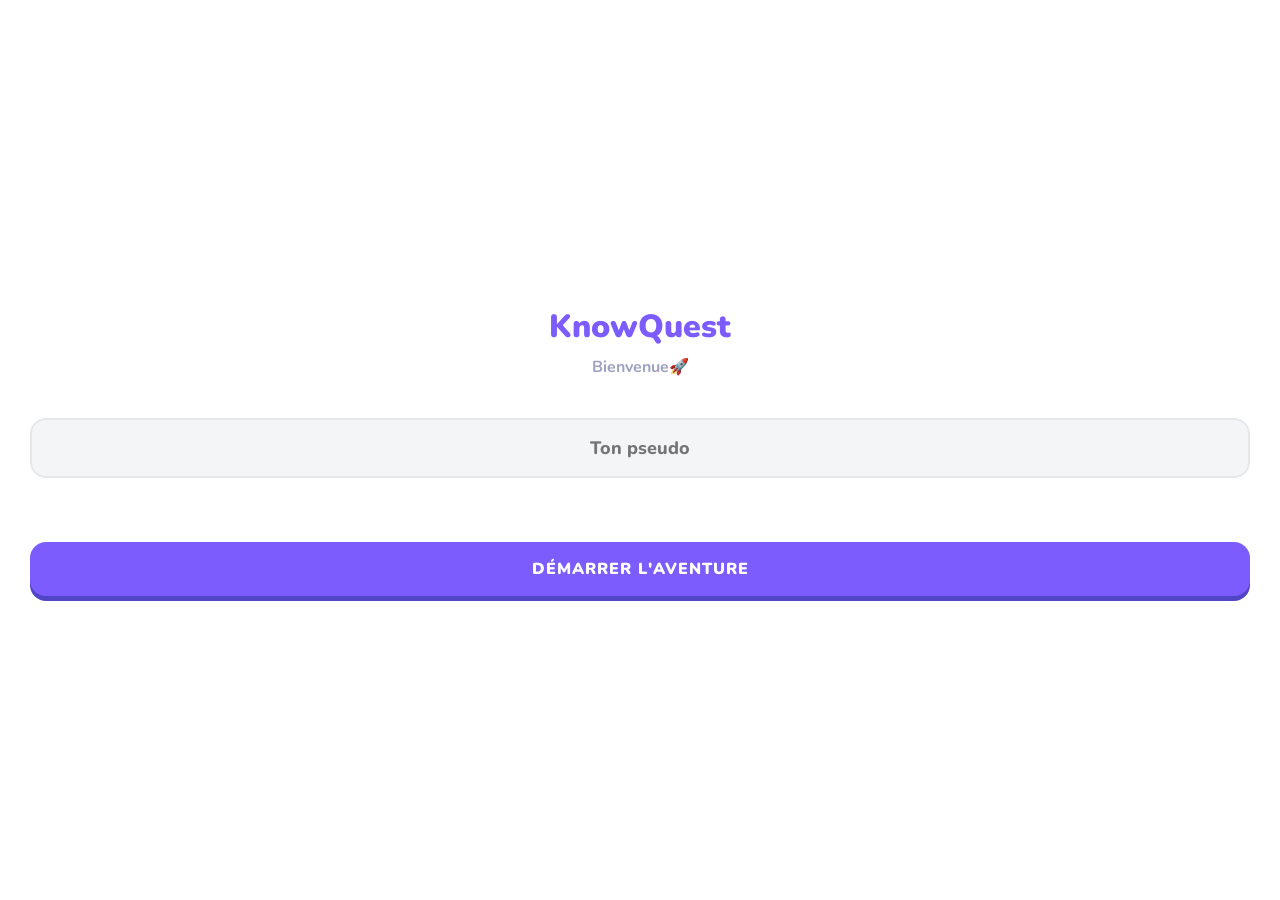
==== commit 1710860e: "Suppression de WizTree et mise à jour de index.html" ====
--- a/index.html
+++ b/index.html
@@ -8468,6 +8468,31 @@
       if (_originalUsePowerup) _originalUsePowerup(type);
     }
 
+<<<<<<< HEAD
+=======
+    // ── 4. Patch enregistrerReponse ───────────────────────────────────────────────
+    const _originalEnregistrerReponse = enregistrerReponse;
+    function enregistrerReponse(donneesPartie) {
+      const timeMsCalculé = donneesPartie.tempsMisMs
+        || (_questionStartTime ? Date.now() - _questionStartTime : null);
+      const donneesEnrichies = Object.assign({}, donneesPartie, {
+        tempsMisMs:          timeMsCalculé,
+        source:              _currentSource      || 'normal',
+        hint_used:           _currentPowerupUsed || null,
+        position_in_session: _positionInSession,
+        session_id:          _sessionId,
+      });
+      _currentPowerupUsed = null;
+      console.log('[Collecte] Réponse enrichie :', {
+        question_id:         donneesEnrichies.idQuestion,
+        source:              donneesEnrichies.source,
+        hint_used:           donneesEnrichies.hint_used,
+        position_in_session: donneesEnrichies.position_in_session,
+        time_ms:             donneesEnrichies.tempsMisMs,
+      });
+      _originalEnregistrerReponse(donneesEnrichies); // ← pointe sur l'originale, pas sur elle-même
+    }
+>>>>>>> 2b07dd8 (Suppression de WizTree et mise à jour de index.html)
 
     // ── 4. Patch renderGPActiveQuestion (mode GP) ─────────────────────────────────
     if (typeof renderGPActiveQuestion === 'function') {
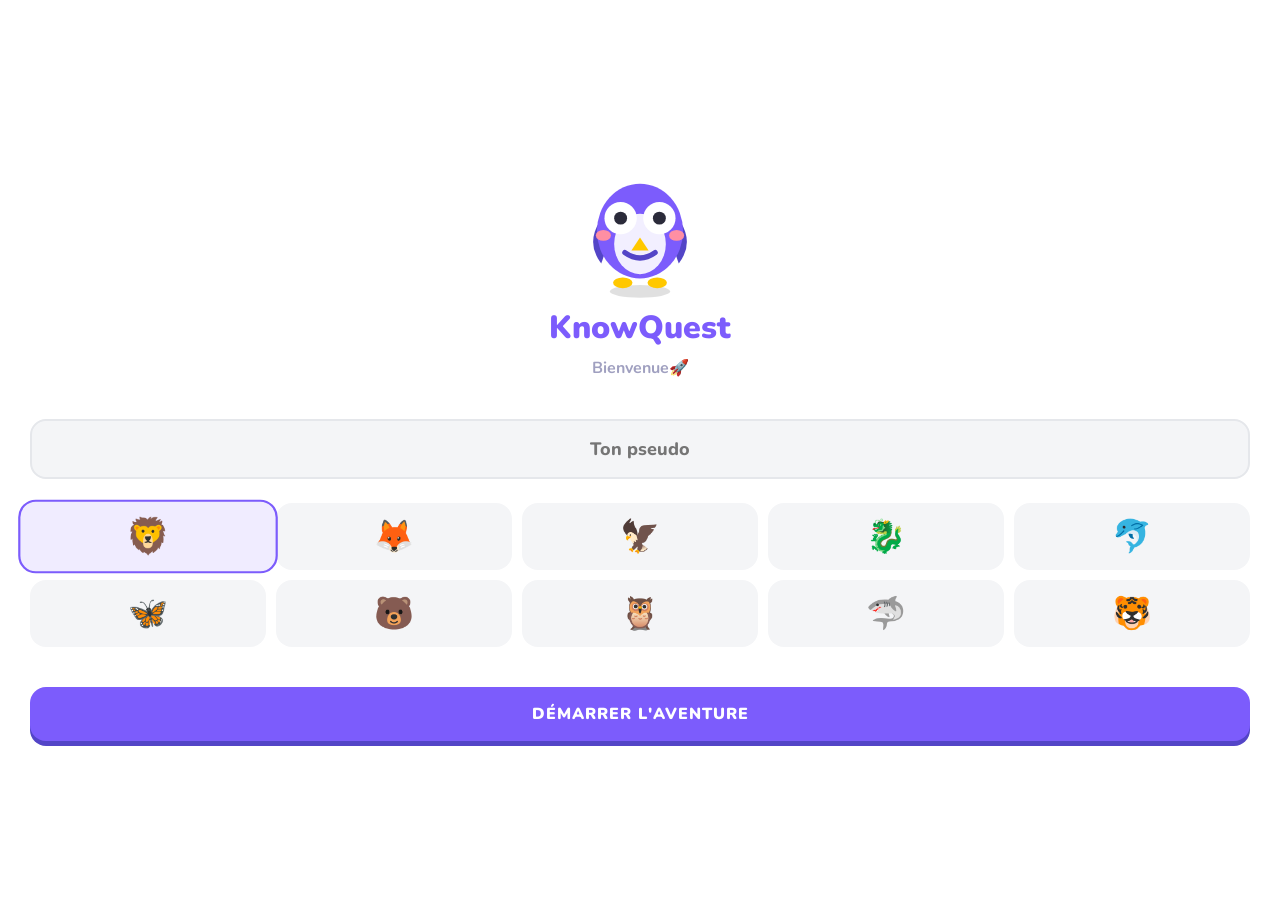
==== commit 56bee911: "feat: refonte majeure de l'UI/UX (mode sombre, mascotte et carte) - Ajout du mode sombre complet - I" ====
--- a/index.html
+++ b/index.html
@@ -62,6 +62,39 @@
       --flag-bg: #ffebee;
     }
 
+    /* ===== DARK MODE =====
+       Overrides the core surface variables + the most common card/surface
+       classes across the app. Accent colors and their pale "-bg" chip tints
+       are kept as-is (they read fine as bright accents on a dark background),
+       so the visual identity stays consistent with the light theme. */
+    [data-theme="dark"] {
+      --bg: #13131f;
+      --bg-card: #1e1e30;
+      --border: #34344a;
+      --text: #f0f0f7;
+      --muted: #9090b0;
+    }
+
+    [data-theme="dark"] .topbar,
+    [data-theme="dark"] .modal-content,
+    [data-theme="dark"] .chapter-card,
+    [data-theme="dark"] .shop-item,
+    [data-theme="dark"] .ach-card,
+    [data-theme="dark"] .streak-cal-card,
+    [data-theme="dark"] .title-chip,
+    [data-theme="dark"] .mode-card,
+    [data-theme="dark"] .road-node.locked,
+    [data-theme="dark"] .ans-btn {
+      background: var(--bg-card);
+      color: var(--text);
+      border-color: var(--border);
+    }
+
+    [data-theme="dark"] .streak-day-dot {
+      background: var(--bg);
+      border-color: var(--border);
+    }
+
     html,
     body {
       height: 100%;
@@ -351,40 +384,250 @@
       font-size: 24px;
     }
 
-    /* MAP */
+    /* ===== ROADMAP — HEADER ===== */
     .road-header {
-      padding: 20px;
-      background: #fff;
-      border-bottom: 2px solid var(--border);
+      position: relative;
+      padding: 22px 20px 28px;
+      overflow: hidden;
+      background: linear-gradient(135deg, var(--rh-c1, #7c5cfc), var(--rh-c2, #5345c7));
+      transition: background 0.7s ease;
+      z-index: 1;
+    }
+
+    .road-header::before,
+    .road-header::after {
+      content: '';
+      position: absolute;
+      border-radius: 50%;
+      background: rgba(255, 255, 255, 0.12);
+      pointer-events: none;
+    }
+
+    .road-header::before {
+      width: 160px;
+      height: 160px;
+      top: -80px;
+      right: -40px;
+    }
+
+    .road-header::after {
+      width: 90px;
+      height: 90px;
+      bottom: -50px;
+      left: 10%;
+      background: rgba(255, 255, 255, 0.08);
     }
 
     .road-title {
-      font-size: 24px;
+      font-size: 23px;
       font-weight: 900;
-      color: var(--text);
+      color: #fff;
+      position: relative;
+      display: flex;
+      align-items: center;
+      gap: 8px;
+      transition: opacity 0.3s;
+    }
+
+    .road-title-ico {
+      font-size: 26px;
+      display: inline-block;
+      animation: themeIcoBob 3s ease-in-out infinite;
+    }
+
+    @keyframes themeIcoBob {
+
+      0%,
+      100% {
+        transform: translateY(0) rotate(-3deg)
+      }
+
+      50% {
+        transform: translateY(-3px) rotate(3deg)
+      }
     }
 
     .road-sub {
       font-size: 12px;
-      color: var(--muted);
+      color: rgba(255, 255, 255, 0.85);
       font-weight: 800;
       text-transform: uppercase;
       letter-spacing: 1px;
-    }
-
+      position: relative;
+    }
+
+    .road-progress-track {
+      position: relative;
+      margin-top: 14px;
+      height: 10px;
+      border-radius: 20px;
+      background: rgba(255, 255, 255, 0.25);
+      overflow: hidden;
+    }
+
+    .road-progress-fill {
+      height: 100%;
+      border-radius: 20px;
+      background: #fff;
+      width: 0%;
+      transition: width 0.6s cubic-bezier(.34, 1.56, .64, 1);
+      position: relative;
+      overflow: hidden;
+    }
+
+    .road-progress-fill::after {
+      content: '';
+      position: absolute;
+      inset: 0;
+      background: linear-gradient(90deg, transparent, rgba(255, 255, 255, 0.7), transparent);
+      animation: progressShimmer 1.8s linear infinite;
+    }
+
+    @keyframes progressShimmer {
+      0% {
+        transform: translateX(-100%)
+      }
+
+      100% {
+        transform: translateX(250%)
+      }
+    }
+
+    .road-progress-label {
+      margin-top: 6px;
+      font-size: 11px;
+      font-weight: 800;
+      color: rgba(255, 255, 255, 0.85);
+      position: relative;
+    }
+
+    /* ===== ROADMAP — CANVAS ===== */
     .nodes-wrap {
       display: flex;
       flex-direction: column;
       align-items: center;
-      padding: 40px 0;
+      padding: 30px 0 70px;
       position: relative;
       width: 100%;
+    }
+
+    #nodesContainer {
+      position: relative;
+      width: 100%;
+      max-width: 460px;
+      margin: 0 auto;
+    }
+
+    svg.road-path {
+      overflow: visible;
+    }
+
+    .road-path-progress {
+      stroke-dasharray: 14 14;
+      animation: roadFlow 1.2s linear infinite;
+    }
+
+    @keyframes roadFlow {
+      to {
+        stroke-dashoffset: -28;
+      }
+    }
+
+    .chapter-card {
+      width: calc(100% - 32px);
+      max-width: 420px;
+      margin: 22px auto 26px;
+      background: #fff;
+      border: 2px solid var(--border);
+      border-radius: 18px;
+      padding: 14px 16px;
+      display: flex;
+      align-items: center;
+      gap: 12px;
+      box-shadow: 0 4px 0 var(--border);
+      position: relative;
+      overflow: hidden;
+      animation: chapterCardIn 0.5s cubic-bezier(.34, 1.56, .64, 1) both;
+    }
+
+    .chapter-card-motif {
+      position: absolute;
+      right: -10px;
+      top: -14px;
+      width: 90px;
+      height: 90px;
+      opacity: 0.16;
+      color: var(--ch-accent, var(--purple));
+      pointer-events: none;
+    }
+
+    .chapter-card-motif svg {
+      width: 100%;
+      height: 100%;
+    }
+
+    @keyframes chapterCardIn {
+      from {
+        opacity: 0;
+        transform: translateY(-10px) scale(.96)
+      }
+
+      to {
+        opacity: 1;
+        transform: translateY(0) scale(1)
+      }
+    }
+
+    .chapter-card-ico {
+      width: 46px;
+      height: 46px;
+      min-width: 46px;
+      border-radius: 14px;
+      display: flex;
+      align-items: center;
+      justify-content: center;
+      font-size: 24px;
+      background: var(--ch-bg, var(--purple-bg));
+      border: 2px solid var(--ch-accent, var(--purple));
+      position: relative;
+      z-index: 1;
+    }
+
+    .chapter-card-title {
+      font-size: 14px;
+      font-weight: 900;
+      color: var(--text);
+      line-height: 1.3;
+      position: relative;
+      z-index: 1;
+    }
+
+    .chapter-card-sub {
+      font-size: 11px;
+      font-weight: 800;
+      color: var(--muted);
+      margin-top: 2px;
+      position: relative;
+      z-index: 1;
+    }
+
+    .chapter-card-pct {
+      margin-left: auto;
+      font-size: 13px;
+      font-weight: 900;
+      color: var(--ch-accent, var(--purple));
+      background: var(--ch-bg, var(--purple-bg));
+      padding: 4px 10px;
+      border-radius: 12px;
+      white-space: nowrap;
+      position: relative;
+      z-index: 1;
     }
 
     .node-row {
       position: relative;
       width: 100%;
-      height: 110px;
+      height: 140px;
       display: flex;
       justify-content: center;
     }
@@ -400,53 +643,188 @@
       cursor: pointer;
       position: absolute;
       z-index: 2;
-      transition: transform 0.1s;
+      transition: transform 0.15s cubic-bezier(.34, 1.56, .64, 1), box-shadow 0.15s;
       border: 6px solid var(--border);
       background: #fff;
+    }
+
+    .road-node:active {
+      transform: translateX(-50%) scale(0.9) !important;
     }
 
     .road-node.locked {
       box-shadow: 0 6px 0 var(--border);
       filter: grayscale(1);
-      opacity: 0.6;
+      opacity: 0.55;
       pointer-events: none;
     }
 
+    .road-node.locked::after {
+      content: '🔒';
+      position: absolute;
+      bottom: -4px;
+      right: -4px;
+      font-size: 15px;
+      background: #fff;
+      border-radius: 50%;
+      width: 24px;
+      height: 24px;
+      display: flex;
+      align-items: center;
+      justify-content: center;
+      border: 2px solid var(--border);
+    }
+
     .road-node.done {
-      background: var(--orange);
-      border-color: var(--orange-d);
-      box-shadow: 0 6px 0 var(--orange-d);
+      background: var(--node-accent, var(--orange));
+      border-color: var(--node-accent-d, var(--orange-d));
+      box-shadow: 0 6px 0 var(--node-accent-d, var(--orange-d));
       color: #fff;
     }
 
     .road-node.current {
-      background: var(--green);
-      border-color: var(--green-d);
-      box-shadow: 0 6px 0 var(--green-d);
+      background: var(--node-accent, var(--green));
+      border-color: var(--node-accent-d, var(--green-d));
+      box-shadow: 0 6px 0 var(--node-accent-d, var(--green-d)), 0 0 0 6px var(--node-accent-bg, var(--green-bg));
       color: #fff;
       animation: currentPulse 2s infinite;
     }
 
+    .road-node.current::before {
+      content: '';
+      position: absolute;
+      inset: -14px;
+      border-radius: 50%;
+      border: 3px solid var(--node-accent, var(--green));
+      opacity: 0.5;
+      animation: currentRing 2s infinite;
+    }
+
     @keyframes currentPulse {
 
       0%,
       100% {
-        transform: scale(1)
+        transform: translateX(-50%) scale(1)
       }
 
       50% {
-        transform: scale(1.08)
-      }
+        transform: translateX(-50%) scale(1.07)
+      }
+    }
+
+    @keyframes currentRing {
+      0% {
+        transform: scale(0.85);
+        opacity: 0.6;
+      }
+
+      100% {
+        transform: scale(1.25);
+        opacity: 0;
+      }
+    }
+
+    .road-node.node-just-unlocked {
+      animation: nodePopIn 0.6s cubic-bezier(.34, 1.56, .64, 1);
+    }
+
+    @keyframes nodePopIn {
+      0% {
+        transform: translateX(-50%) scale(0.3) rotate(-8deg);
+      }
+
+      60% {
+        transform: translateX(-50%) scale(1.18) rotate(4deg);
+      }
+
+      100% {
+        transform: translateX(-50%) scale(1) rotate(0);
+      }
+    }
+
+    .road-node.node-complete-zoom {
+      animation: nodeCompleteZoom 0.7s cubic-bezier(.34, 1.56, .64, 1);
+    }
+
+    @keyframes nodeCompleteZoom {
+      0% {
+        transform: translateX(-50%) scale(1);
+        box-shadow: 0 6px 0 var(--node-accent-d, var(--orange-d));
+      }
+
+      40% {
+        transform: translateX(-50%) scale(1.35);
+        box-shadow: 0 6px 0 var(--node-accent-d, var(--orange-d)), 0 0 26px 8px rgba(255, 215, 0, 0.65);
+      }
+
+      100% {
+        transform: translateX(-50%) scale(1);
+        box-shadow: 0 6px 0 var(--node-accent-d, var(--orange-d));
+      }
+    }
+
+    .road-node.chest {
+      border-radius: 22px;
     }
 
     .node-label {
       position: absolute;
-      top: 82px;
-      font-size: 14px;
+      top: -32px;
+      font-size: 12px;
       font-weight: 800;
       color: var(--text);
       text-align: center;
       width: 140px;
+      z-index: 3;
+      padding: 2px 6px;
+      border-radius: 8px;
+    }
+
+    .node-stars {
+      position: absolute;
+      top: 84px;
+      display: flex;
+      gap: 1px;
+      width: 74px;
+      justify-content: center;
+      pointer-events: none;
+    }
+
+    .node-star {
+      font-size: 15px;
+      color: var(--border);
+      filter: grayscale(1);
+      transform: scale(0.7);
+      opacity: 0.5;
+    }
+
+    .node-star.filled {
+      color: var(--gold);
+      filter: none;
+      opacity: 1;
+      transform: scale(1);
+      text-shadow: 0 1px 2px rgba(0, 0, 0, 0.15);
+    }
+
+    .node-star.pop {
+      animation: starPop 0.5s cubic-bezier(.34, 1.56, .64, 1) both;
+    }
+
+    @keyframes starPop {
+      0% {
+        transform: scale(0) rotate(-90deg);
+        opacity: 0;
+      }
+
+      70% {
+        transform: scale(1.4) rotate(10deg);
+        opacity: 1;
+      }
+
+      100% {
+        transform: scale(1) rotate(0);
+        opacity: 1;
+      }
     }
 
     /* SHOP */
@@ -835,6 +1213,27 @@
       color: #000 !important;
       box-shadow: none !important;
       transform: translateY(3px);
+      position: relative;
+      animation: answerPulse 0.35s ease-out;
+    }
+
+    .ans-btn.correct::after {
+      content: '✓';
+      position: absolute;
+      right: 10px;
+      top: 50%;
+      width: 26px;
+      height: 26px;
+      border-radius: 50%;
+      background: var(--green);
+      color: #fff;
+      font-size: 15px;
+      font-weight: 900;
+      display: flex;
+      align-items: center;
+      justify-content: center;
+      transform: translateY(-50%) scale(0);
+      animation: feedbackBadgeIn 0.4s 0.05s cubic-bezier(.34, 1.56, .64, 1) forwards;
     }
 
     .ans-btn.wrong {
@@ -843,6 +1242,54 @@
       color: #000 !important;
       box-shadow: none !important;
       transform: translateY(3px);
+      position: relative;
+    }
+
+    .ans-btn.wrong::after {
+      content: '✕';
+      position: absolute;
+      right: 10px;
+      top: 50%;
+      width: 26px;
+      height: 26px;
+      border-radius: 50%;
+      background: var(--red);
+      color: #fff;
+      font-size: 15px;
+      font-weight: 900;
+      display: flex;
+      align-items: center;
+      justify-content: center;
+      transform: translateY(-50%) scale(0);
+      animation: feedbackBadgeIn 0.4s 0.05s cubic-bezier(.34, 1.56, .64, 1) forwards;
+    }
+
+    @keyframes answerPulse {
+      0% {
+        transform: translateY(3px) scale(1);
+      }
+
+      50% {
+        transform: translateY(3px) scale(1.02);
+      }
+
+      100% {
+        transform: translateY(3px) scale(1);
+      }
+    }
+
+    @keyframes feedbackBadgeIn {
+      0% {
+        transform: translateY(-50%) scale(0) rotate(-45deg);
+      }
+
+      70% {
+        transform: translateY(-50%) scale(1.25) rotate(6deg);
+      }
+
+      100% {
+        transform: translateY(-50%) scale(1) rotate(0);
+      }
     }
 
     .ans-btn.eliminated {
@@ -889,6 +1336,23 @@
       box-shadow: 0 4px 0 var(--purple);
     }
 
+    .tf-btn.correct {
+      border-color: var(--green) !important;
+      background: var(--green-bg) !important;
+      color: #000 !important;
+      box-shadow: none !important;
+      transform: translateY(4px);
+      animation: answerPulse 0.35s ease-out;
+    }
+
+    .tf-btn.wrong {
+      border-color: var(--red) !important;
+      background: var(--red-bg) !important;
+      color: #000 !important;
+      box-shadow: none !important;
+      transform: translateY(4px);
+    }
+
     .scram-zone {
       min-height: 80px;
       border: 2px dashed var(--muted);
@@ -956,6 +1420,7 @@
       color: #fff;
       box-shadow: 0 5px 0 var(--purple-d);
       cursor: pointer;
+      animation: ctaBreathe 1.8s ease-in-out infinite;
     }
 
     .btn-action.active-next {
@@ -963,6 +1428,19 @@
       color: #fff;
       box-shadow: 0 5px 0 var(--green-d);
       cursor: pointer;
+      animation: ctaBreathe 1.8s ease-in-out infinite;
+    }
+
+    @keyframes ctaBreathe {
+
+      0%,
+      100% {
+        transform: scale(1);
+      }
+
+      50% {
+        transform: scale(1.025);
+      }
     }
 
     .vbanner {
@@ -1176,7 +1654,67 @@
       font-size: 32px;
       font-weight: 900;
       color: var(--orange);
-      margin-bottom: 30px;
+      margin-bottom: 10px;
+    }
+
+    .res-stars-row {
+      display: none;
+      gap: 10px;
+      margin-bottom: 24px;
+    }
+
+    .res-stars-row.show {
+      display: flex;
+    }
+
+    .res-star {
+      font-size: 46px;
+      color: var(--border);
+      filter: grayscale(1);
+      transform: scale(0.6);
+      opacity: 0.5;
+    }
+
+    .res-star.filled {
+      color: var(--gold);
+      filter: none;
+    }
+
+    .res-star.anim {
+      animation: resStarIn 0.55s cubic-bezier(.34, 1.56, .64, 1) both;
+    }
+
+    @keyframes resStarIn {
+      0% {
+        transform: scale(0) rotate(-120deg);
+        opacity: 0;
+      }
+
+      65% {
+        transform: scale(1.3) rotate(15deg);
+        opacity: 1;
+      }
+
+      100% {
+        transform: scale(1) rotate(0);
+        opacity: 1;
+      }
+    }
+
+    .res-star.filled.glow {
+      animation: resStarGlow 1.4s ease-in-out 0.6s 2;
+    }
+
+    @keyframes resStarGlow {
+
+      0%,
+      100% {
+        text-shadow: 0 0 0 rgba(255, 215, 0, 0);
+      }
+
+      50% {
+        text-shadow: 0 0 18px rgba(255, 215, 0, 0.9);
+      }
     }
 
     .res-stats {
@@ -1256,6 +1794,578 @@
       pointer-events: none;
     }
 
+    /* ===== STREAK CALENDAR ===== */
+    .streak-cal-card {
+      background: #fff;
+      border: 2px solid var(--border);
+      border-radius: 18px;
+      padding: 14px 16px;
+      margin-top: 16px;
+      box-shadow: 0 4px 0 var(--border);
+    }
+
+    .streak-cal-head {
+      display: flex;
+      align-items: center;
+      justify-content: space-between;
+      font-weight: 900;
+      font-size: 15px;
+      color: var(--text);
+      margin-bottom: 12px;
+    }
+
+    .streak-cal-flame {
+      display: inline-block;
+      animation: themeIcoBob 2.4s ease-in-out infinite;
+    }
+
+    .streak-cal-freeze {
+      font-size: 12px;
+      font-weight: 800;
+      color: var(--blue-d);
+      background: var(--blue-bg);
+      padding: 3px 8px;
+      border-radius: 10px;
+      display: none;
+    }
+
+    .streak-cal-grid {
+      display: flex;
+      gap: 6px;
+      justify-content: space-between;
+    }
+
+    .streak-day {
+      flex: 1;
+      display: flex;
+      flex-direction: column;
+      align-items: center;
+      gap: 4px;
+    }
+
+    .streak-day-dot {
+      width: 30px;
+      height: 30px;
+      border-radius: 50%;
+      background: var(--bg);
+      border: 2px solid var(--border);
+      display: flex;
+      align-items: center;
+      justify-content: center;
+      font-size: 14px;
+      color: var(--muted);
+    }
+
+    .streak-day.played .streak-day-dot {
+      background: var(--orange);
+      border-color: var(--orange-d);
+      color: #fff;
+      animation: starPop 0.4s cubic-bezier(.34, 1.56, .64, 1);
+    }
+
+    .streak-day.frozen .streak-day-dot {
+      background: var(--blue);
+      border-color: var(--blue-d);
+      color: #fff;
+    }
+
+    .streak-day.today .streak-day-dot {
+      box-shadow: 0 0 0 3px var(--purple-bg), 0 0 0 5px var(--purple);
+    }
+
+    .streak-day-label {
+      font-size: 10px;
+      font-weight: 800;
+      color: var(--muted);
+      text-transform: uppercase;
+    }
+
+    /* ===== MASCOT CHARACTER =====
+       A single reusable little owl mascot, built entirely in SVG/CSS (no image
+       assets). Expression is driven purely by a class on the wrapper: every
+       possible eyebrow/mouth shape is pre-drawn as its own element in the SVG
+       markup, and CSS just shows/hides + animates them — no path-morphing
+       tricks, so it renders identically in every browser. */
+    .mascot-wrap {
+      display: flex;
+      flex-direction: column;
+      align-items: center;
+      justify-content: flex-end;
+      position: relative;
+      user-select: none;
+      pointer-events: none;
+    }
+
+    .mascot-svg {
+      width: 100%;
+      height: 100%;
+      overflow: visible;
+    }
+
+    .m-shadow {
+      fill: rgba(0, 0, 0, 0.12);
+      transition: transform 0.25s, opacity 0.25s;
+    }
+
+    .m-body {
+      fill: var(--purple);
+    }
+
+    .m-belly {
+      fill: #fff;
+      opacity: 0.9;
+    }
+
+    .m-wing {
+      fill: var(--purple-d);
+      transform-box: fill-box;
+      transition: transform 0.25s ease;
+    }
+
+    .m-wing-l {
+      transform-origin: 90% 20%;
+    }
+
+    .m-wing-r {
+      transform-origin: 10% 20%;
+    }
+
+    .m-foot {
+      fill: var(--orange);
+    }
+
+    .m-beak {
+      fill: var(--orange);
+    }
+
+    .m-eye-white {
+      fill: #fff;
+      transform-box: fill-box;
+      transform-origin: center;
+      transition: transform 0.15s ease;
+    }
+
+    .m-pupil {
+      fill: #2b2b3a;
+      transform-box: fill-box;
+      transform-origin: center;
+      transition: transform 0.15s ease;
+    }
+
+    /* Pre-drawn eyebrow / mouth variants — hidden unless the active state shows them */
+    .m-brow,
+    .m-mouth {
+      stroke: var(--purple-d);
+      stroke-width: 5;
+      fill: none;
+      stroke-linecap: round;
+      opacity: 0;
+      transition: opacity 0.15s ease;
+    }
+
+    .m-cheek {
+      fill: #ff8fa3;
+      opacity: 0;
+      transition: opacity 0.2s ease;
+    }
+
+    .m-zzz {
+      font-size: 20px;
+      font-weight: 900;
+      fill: var(--muted);
+      opacity: 0;
+    }
+
+    .m-sparkle {
+      opacity: 0;
+      transform-box: fill-box;
+      transform-origin: center;
+    }
+
+    /* --- Idle (default): gentle bob + periodic blink --- */
+    .mascot-idle .m-body-group {
+      animation: mIdleBob 3.2s ease-in-out infinite;
+    }
+
+    .mascot-idle .m-eye-white {
+      animation: mBlink 4.5s ease-in-out infinite;
+    }
+
+    @keyframes mIdleBob {
+
+      0%,
+      100% {
+        transform: translateY(0);
+      }
+
+      50% {
+        transform: translateY(-4px);
+      }
+    }
+
+    @keyframes mBlink {
+
+      0%,
+      92%,
+      100% {
+        transform: scaleY(1);
+      }
+
+      96% {
+        transform: scaleY(0.1);
+      }
+    }
+
+    /* --- Happy (correct answer / good result) --- */
+    .mascot-happy .m-body-group {
+      animation: mHappyBounce 0.5s ease-in-out 2;
+    }
+
+    .mascot-happy .m-eye-white {
+      transform: scaleY(0.55) translateY(3px);
+    }
+
+    .mascot-happy .m-brow-happy-l,
+    .mascot-happy .m-brow-happy-r {
+      opacity: 1;
+    }
+
+    .mascot-happy .m-cheek {
+      opacity: 1;
+    }
+
+    .mascot-happy .m-mouth-smile {
+      opacity: 1;
+    }
+
+    .mascot-happy .m-wing-l {
+      transform: rotate(-25deg);
+    }
+
+    .mascot-happy .m-wing-r {
+      transform: rotate(25deg);
+    }
+
+    @keyframes mHappyBounce {
+
+      0%,
+      100% {
+        transform: translateY(0) scale(1);
+      }
+
+      35% {
+        transform: translateY(-14px) scale(1.05, 0.95);
+      }
+
+      55% {
+        transform: translateY(0) scale(0.97, 1.05);
+      }
+    }
+
+    /* --- Sad (wrong answer, gentle — never the final note the player is left on) --- */
+    .mascot-sad .m-body-group {
+      animation: mSadSway 1.6s ease-in-out;
+    }
+
+    .mascot-sad .m-eye-white {
+      transform: scaleY(0.6) translateY(2px);
+    }
+
+    .mascot-sad .m-brow-sad-l,
+    .mascot-sad .m-brow-sad-r {
+      opacity: 1;
+    }
+
+    .mascot-sad .m-mouth-frown {
+      opacity: 1;
+    }
+
+    .mascot-sad .m-wing-l {
+      transform: rotate(8deg);
+    }
+
+    .mascot-sad .m-wing-r {
+      transform: rotate(-8deg);
+    }
+
+    @keyframes mSadSway {
+
+      0%,
+      100% {
+        transform: translateY(0) rotate(0);
+      }
+
+      30% {
+        transform: translateY(3px) rotate(-3deg);
+      }
+
+      60% {
+        transform: translateY(3px) rotate(3deg);
+      }
+    }
+
+    /* --- Celebrate (level/boss/chapter done) --- */
+    .mascot-celebrate .m-body-group {
+      animation: mCelebrateJump 0.6s ease-in-out infinite;
+    }
+
+    .mascot-celebrate .m-eye-white {
+      transform: scaleY(0.5) translateY(3px);
+    }
+
+    .mascot-celebrate .m-cheek {
+      opacity: 1;
+    }
+
+    .mascot-celebrate .m-mouth-big-smile {
+      opacity: 1;
+    }
+
+    .mascot-celebrate .m-wing-l {
+      animation: mArmWaveL 0.4s ease-in-out infinite;
+    }
+
+    .mascot-celebrate .m-wing-r {
+      animation: mArmWaveR 0.4s ease-in-out infinite;
+    }
+
+    .mascot-celebrate .m-shadow {
+      animation: mShadowPulse 0.6s ease-in-out infinite;
+    }
+
+    .mascot-celebrate .m-sparkle {
+      animation: mSparkle 1.1s ease-out infinite;
+    }
+
+    .mascot-celebrate .m-sparkle:nth-child(2) {
+      animation-delay: 0.15s;
+    }
+
+    .mascot-celebrate .m-sparkle:nth-child(3) {
+      animation-delay: 0.3s;
+    }
+
+    .mascot-celebrate .m-sparkle:nth-child(4) {
+      animation-delay: 0.45s;
+    }
+
+    @keyframes mCelebrateJump {
+
+      0%,
+      100% {
+        transform: translateY(0);
+      }
+
+      50% {
+        transform: translateY(-20px);
+      }
+    }
+
+    @keyframes mShadowPulse {
+
+      0%,
+      100% {
+        transform: scale(1);
+        opacity: 0.12;
+      }
+
+      50% {
+        transform: scale(0.7);
+        opacity: 0.06;
+      }
+    }
+
+    @keyframes mArmWaveL {
+
+      0%,
+      100% {
+        transform: rotate(-40deg);
+      }
+
+      50% {
+        transform: rotate(-70deg);
+      }
+    }
+
+    @keyframes mArmWaveR {
+
+      0%,
+      100% {
+        transform: rotate(40deg);
+      }
+
+      50% {
+        transform: rotate(70deg);
+      }
+    }
+
+    @keyframes mSparkle {
+      0% {
+        opacity: 0;
+        transform: scale(0.2) translateY(0);
+      }
+
+      40% {
+        opacity: 1;
+      }
+
+      100% {
+        opacity: 0;
+        transform: scale(1.1) translateY(-26px);
+      }
+    }
+
+    /* --- Sleepy (no hearts) --- */
+    .mascot-sleepy .m-body-group {
+      animation: mIdleBob 4s ease-in-out infinite;
+    }
+
+    .mascot-sleepy .m-eye-white {
+      transform: scaleY(0.12);
+    }
+
+    .mascot-sleepy .m-zzz {
+      opacity: 1;
+      animation: mZzzFloat 2.4s ease-in-out infinite;
+    }
+
+    @keyframes mZzzFloat {
+      0% {
+        opacity: 0;
+        transform: translate(0, 0);
+      }
+
+      20% {
+        opacity: 1;
+      }
+
+      100% {
+        opacity: 0;
+        transform: translate(10px, -22px);
+      }
+    }
+
+    /* --- Wave (onboarding greeting) --- */
+    .mascot-wave .m-body-group {
+      animation: mIdleBob 3.2s ease-in-out infinite;
+    }
+
+    .mascot-wave .m-eye-white {
+      animation: mBlink 4.5s ease-in-out infinite;
+    }
+
+    .mascot-wave .m-cheek {
+      opacity: 1;
+    }
+
+    .mascot-wave .m-mouth-smile {
+      opacity: 1;
+    }
+
+    .mascot-wave .m-wing-r {
+      animation: mArmWaveR 0.5s ease-in-out infinite;
+    }
+
+    /* ===== TITLES ===== */
+    .titles-grid {
+      display: grid;
+      grid-template-columns: 1fr 1fr;
+      gap: 10px;
+      margin-top: 10px;
+    }
+
+    .title-chip {
+      background: #fff;
+      border: 2px solid var(--border);
+      border-radius: 12px;
+      padding: 10px;
+      text-align: center;
+      font-size: 12px;
+      font-weight: 800;
+      color: var(--muted);
+      opacity: 0.45;
+      cursor: default;
+    }
+
+    .title-chip.unlocked {
+      opacity: 1;
+      color: var(--purple);
+      border-color: var(--purple);
+      background: var(--purple-bg);
+      cursor: pointer;
+    }
+
+    .title-chip.equipped {
+      background: var(--purple);
+      color: #fff;
+      box-shadow: 0 3px 0 var(--purple-d);
+    }
+
+    /* ===== SETTINGS ===== */
+    .settings-row {
+      display: flex;
+      align-items: center;
+      justify-content: space-between;
+      padding: 12px 4px;
+      border-bottom: 1px solid var(--border);
+    }
+
+    .settings-label {
+      font-size: 14px;
+      font-weight: 800;
+      color: var(--text);
+    }
+
+    .settings-hint {
+      font-size: 11px;
+      color: var(--muted);
+      font-weight: 700;
+      padding: 6px 4px 0;
+    }
+
+    .switch {
+      position: relative;
+      display: inline-block;
+      width: 46px;
+      height: 26px;
+      flex-shrink: 0;
+    }
+
+    .switch input {
+      opacity: 0;
+      width: 0;
+      height: 0;
+    }
+
+    .switch-slider {
+      position: absolute;
+      cursor: pointer;
+      inset: 0;
+      background: var(--border);
+      border-radius: 26px;
+      transition: 0.2s;
+    }
+
+    .switch-slider::before {
+      content: '';
+      position: absolute;
+      height: 20px;
+      width: 20px;
+      left: 3px;
+      bottom: 3px;
+      background: #fff;
+      border-radius: 50%;
+      transition: 0.2s;
+    }
+
+    .switch input:checked+.switch-slider {
+      background: var(--green);
+    }
+
+    .switch input:checked+.switch-slider::before {
+      transform: translateX(20px);
+    }
+
     .achievement-list {
       margin-top: 20px;
       display: grid;
@@ -1392,6 +2502,50 @@
       flex: 1;
     }
 
+    .weekly-bonus-card {
+      background: linear-gradient(135deg, #7a4c00, #b8860b);
+      border: 2px solid var(--gold);
+      border-radius: 20px;
+      padding: 16px;
+      margin-bottom: 12px;
+      cursor: pointer;
+      display: flex;
+      align-items: center;
+      gap: 14px;
+      box-shadow: 0 6px 0 var(--gold-d);
+      transition: 0.15s;
+    }
+
+    .weekly-bonus-card:active {
+      transform: translateY(3px);
+      box-shadow: 0 3px 0 var(--gold-d);
+    }
+
+    .weekly-bonus-card.done {
+      border-color: #555;
+      background: linear-gradient(135deg, #1a1a1a, #2d2d2d);
+      box-shadow: 0 6px 0 #333;
+      opacity: 0.75;
+      cursor: default;
+    }
+
+    .wb-ico {
+      font-size: 32px;
+    }
+
+    .wb-title {
+      font-size: 14px;
+      font-weight: 900;
+      color: #fff;
+    }
+
+    .wb-status {
+      font-size: 11px;
+      font-weight: 700;
+      color: rgba(255, 255, 255, 0.8);
+      margin-top: 2px;
+    }
+
     .dc-badge {
       font-size: 10px;
       font-weight: 900;
@@ -1597,6 +2751,112 @@
       opacity: 0.8;
     }
 
+    /* ===== CHAPTER UNLOCK OVERLAY ===== */
+    .chapter-unlock-overlay {
+      position: fixed;
+      inset: 0;
+      z-index: 950;
+      display: none;
+      align-items: center;
+      justify-content: center;
+      flex-direction: column;
+      text-align: center;
+      padding: 30px;
+      background: linear-gradient(160deg, var(--cu-c1, #7c5cfc), var(--cu-c2, #5345c7));
+      opacity: 0;
+      transition: opacity 0.35s ease;
+    }
+
+    .chapter-unlock-overlay.show {
+      display: flex;
+      opacity: 1;
+    }
+
+    .cu-ico {
+      font-size: 74px;
+      margin-bottom: 6px;
+      animation: cuIcoIn 0.6s cubic-bezier(.34, 1.56, .64, 1) both;
+    }
+
+    @keyframes cuIcoIn {
+      0% {
+        transform: scale(0) rotate(-25deg);
+        opacity: 0;
+      }
+
+      70% {
+        transform: scale(1.2) rotate(8deg);
+        opacity: 1;
+      }
+
+      100% {
+        transform: scale(1) rotate(0);
+      }
+    }
+
+    .cu-eyebrow {
+      color: rgba(255, 255, 255, 0.8);
+      font-weight: 900;
+      font-size: 13px;
+      text-transform: uppercase;
+      letter-spacing: 2px;
+      margin-bottom: 8px;
+      opacity: 0;
+      animation: cuFadeUp 0.5s ease 0.15s both;
+    }
+
+    .cu-title {
+      color: #fff;
+      font-size: 28px;
+      font-weight: 900;
+      margin-bottom: 10px;
+      opacity: 0;
+      animation: cuFadeUp 0.5s ease 0.25s both;
+    }
+
+    .cu-sub {
+      color: rgba(255, 255, 255, 0.85);
+      font-weight: 700;
+      font-size: 14px;
+      margin-bottom: 28px;
+      max-width: 300px;
+      opacity: 0;
+      animation: cuFadeUp 0.5s ease 0.35s both;
+    }
+
+    @keyframes cuFadeUp {
+      from {
+        opacity: 0;
+        transform: translateY(12px);
+      }
+
+      to {
+        opacity: 1;
+        transform: translateY(0);
+      }
+    }
+
+    .cu-btn {
+      background: #fff;
+      color: var(--cu-c2, #5345c7);
+      border: none;
+      border-radius: 16px;
+      padding: 16px 34px;
+      font-weight: 900;
+      font-size: 15px;
+      text-transform: uppercase;
+      cursor: pointer;
+      box-shadow: 0 5px 0 rgba(0, 0, 0, 0.15);
+      opacity: 0;
+      animation: cuFadeUp 0.5s ease 0.45s both;
+      transition: transform 0.1s;
+    }
+
+    .cu-btn:active {
+      transform: translateY(3px);
+      box-shadow: 0 2px 0 rgba(0, 0, 0, 0.15);
+    }
+
     @keyframes bossGlow {
 
       0%,
@@ -1792,20 +3052,25 @@
     }
 
     .map-feedback {
-      color: rgba(255,255,255,0.75);
+      color: rgba(255, 255, 255, 0.75);
       font-size: 13px;
       font-weight: 800;
       min-height: 20px;
       text-align: left;
     }
 
-    .map-feedback.correct { color: var(--green); }
-    .map-feedback.wrong   { color: var(--red); }
+    .map-feedback.correct {
+      color: var(--green);
+    }
+
+    .map-feedback.wrong {
+      color: var(--red);
+    }
 
     .btn-hint {
       flex: 1;
-      background: rgba(255,215,0,0.1);
-      border: 1.5px solid rgba(255,215,0,0.35);
+      background: rgba(255, 215, 0, 0.1);
+      border: 1.5px solid rgba(255, 215, 0, 0.35);
       color: var(--gold);
       font-weight: 900;
       font-size: 11px;
@@ -1815,14 +3080,30 @@
       transition: background .15s, opacity .2s;
     }
 
-    .btn-hint:active  { background: rgba(255,215,0,0.22); }
-    .btn-hint:disabled{ opacity: .4; cursor: default; }
+    .btn-hint:active {
+      background: rgba(255, 215, 0, 0.22);
+    }
+
+    .btn-hint:disabled {
+      opacity: .4;
+      cursor: default;
+    }
 
     @keyframes chronoPulse {
-      0%,100% { transform: scale(1); }
-      50%      { transform: scale(1.15); }
-    }
-    .chrono-urgent { animation: chronoPulse .5s infinite; }
+
+      0%,
+      100% {
+        transform: scale(1);
+      }
+
+      50% {
+        transform: scale(1.15);
+      }
+    }
+
+    .chrono-urgent {
+      animation: chronoPulse .5s infinite;
+    }
 
     .map-mode-card {
       background: rgba(255, 255, 255, 0.06);
@@ -1973,6 +3254,22 @@
       box-shadow: 0 -10px 20px rgba(0, 0, 0, 0.1);
       max-height: 90vh;
       overflow-y: auto;
+    }
+
+    .modal-bg.open .modal-content {
+      animation: modalSlideIn 0.32s cubic-bezier(.34, 1.56, .64, 1) both;
+    }
+
+    @keyframes modalSlideIn {
+      from {
+        opacity: 0;
+        transform: translateY(40px) scale(0.97);
+      }
+
+      to {
+        opacity: 1;
+        transform: translateY(0) scale(1);
+      }
     }
 
     .modal-btn {
@@ -2086,6 +3383,101 @@
 
     .shake {
       animation: shake 0.4s ease;
+    }
+
+    /* ===== COMBO STREAK PULSE ===== */
+    .combo-pop {
+      animation: comboPop 0.45s cubic-bezier(.34, 1.56, .64, 1);
+    }
+
+    @keyframes comboPop {
+      0% {
+        transform: scale(0.6) rotate(-8deg);
+        opacity: 0.4;
+      }
+
+      60% {
+        transform: scale(1.3) rotate(4deg);
+        opacity: 1;
+      }
+
+      100% {
+        transform: scale(1) rotate(0);
+        opacity: 1;
+      }
+    }
+
+    /* ===== CHEST OPENING ===== */
+    .road-node.chest-shake {
+      animation: chestShake 0.5s ease-in-out;
+    }
+
+    @keyframes chestShake {
+
+      0%,
+      100% {
+        transform: translateX(-50%) rotate(0);
+      }
+
+      15% {
+        transform: translateX(-50%) rotate(-8deg);
+      }
+
+      30% {
+        transform: translateX(-50%) rotate(8deg);
+      }
+
+      45% {
+        transform: translateX(-50%) rotate(-6deg);
+      }
+
+      60% {
+        transform: translateX(-50%) rotate(6deg);
+      }
+
+      75% {
+        transform: translateX(-50%) rotate(-3deg);
+      }
+    }
+
+    .road-node.chest-burst {
+      animation: chestBurst 0.5s cubic-bezier(.34, 1.56, .64, 1);
+    }
+
+    @keyframes chestBurst {
+      0% {
+        transform: translateX(-50%) scale(1);
+      }
+
+      50% {
+        transform: translateX(-50%) scale(1.4);
+        filter: brightness(1.4);
+      }
+
+      100% {
+        transform: translateX(-50%) scale(1);
+      }
+    }
+
+    /* ===== NOTIFICATION PULSE ===== */
+    @keyframes notifPulse {
+
+      0%,
+      100% {
+        transform: scale(1);
+      }
+
+      50% {
+        transform: scale(1.08);
+      }
+    }
+
+    .event-banner-ico {
+      animation: notifPulse 2.2s ease-in-out infinite;
+    }
+
+    #dailyChallengeCard:not(.done) .dc-clock {
+      animation: notifPulse 2.2s ease-in-out infinite;
     }
 
     #scrNoHearts {
@@ -3409,6 +4801,57 @@
       await deferredInstallPrompt.userChoice;
       deferredInstallPrompt = null;
     }
+
+    function formatPlaytime(ms) {
+      const totalMin = Math.floor((ms || 0) / 60000);
+      const h = Math.floor(totalMin / 60), m = totalMin % 60;
+      return h <= 0 ? `${m} min` : `${h} h ${m} min`;
+    }
+    function getFavoriteCategory() {
+      let best = null, bestTotal = 0;
+      Object.entries(P.catStats || {}).forEach(([cat, s]) => { if (s.total > bestTotal) { bestTotal = s.total; best = cat; } });
+      return best;
+    }
+    function buildAccuracyCurveSVG() {
+      const hist = (P.history || []).slice(-15);
+      if (hist.length < 2) return `<div style="text-align:center;color:var(--muted);font-size:12px;font-weight:700;padding:14px">Joue quelques sessions pour voir ta courbe de précision !</div>`;
+      const w = 280, h = 90, pad = 8;
+      const pts = hist.map((entry, i) => ({
+        x: pad + (i / (hist.length - 1)) * (w - pad * 2),
+        y: pad + (1 - (entry.acc || 0) / 100) * (h - pad * 2)
+      }));
+      const pathD = pts.map((p, i) => (i === 0 ? `M ${p.x} ${p.y}` : `L ${p.x} ${p.y}`)).join(' ');
+      const dots = pts.map(p => `<circle cx="${p.x}" cy="${p.y}" r="3" fill="var(--purple)"></circle>`).join('');
+      return `<svg viewBox="0 0 ${w} ${h}" style="width:100%;height:90px"><path d="${pathD}" fill="none" stroke="var(--purple)" stroke-width="2.5" stroke-linecap="round" stroke-linejoin="round"/>${dots}</svg>`;
+    }
+    function renderPersonalDashboard() {
+      const el = document.getElementById('personalDashboard'); if (!el) return;
+      P.bestStreakEver = Math.max(P.bestStreakEver || 0, P.streakDays || 0);
+      const favCat = getFavoriteCategory();
+      const favLabel = favCat ? (CAT_LABELS[favCat] || favCat) : '—';
+      el.innerHTML = `
+    <div style="display:flex;gap:10px;margin-bottom:10px;flex-wrap:wrap">
+      <div style="flex:1;min-width:100px;background:var(--bg);border:2px solid var(--border);border-radius:14px;padding:10px;text-align:center">
+        <div style="font-size:20px;font-weight:900;color:var(--purple)">${formatPlaytime(P.totalPlayMs)}</div>
+        <div style="font-size:10px;color:var(--muted);font-weight:800;text-transform:uppercase">Temps de jeu</div>
+      </div>
+      <div style="flex:1;min-width:100px;background:var(--bg);border:2px solid var(--border);border-radius:14px;padding:10px;text-align:center">
+        <div style="font-size:20px;font-weight:900;color:var(--orange-d)">${favLabel}</div>
+        <div style="font-size:10px;color:var(--muted);font-weight:800;text-transform:uppercase">Catégorie préférée</div>
+      </div>
+      <div style="flex:1;min-width:100px;background:var(--bg);border:2px solid var(--border);border-radius:14px;padding:10px;text-align:center">
+        <div style="font-size:20px;font-weight:900;color:var(--green-d)">${P.bestStreakEver || 0} 🔥</div>
+        <div style="font-size:10px;color:var(--muted);font-weight:800;text-transform:uppercase">Meilleure série</div>
+      </div>
+      <div style="flex:1;min-width:100px;background:var(--bg);border:2px solid var(--border);border-radius:14px;padding:10px;text-align:center">
+  <div style="font-size:20px;font-weight:900;color:var(--purple)">${P.bestInfiniteElo || 1000}</div>
+  <div style="font-size:10px;color:var(--muted);font-weight:800;text-transform:uppercase">Meilleur Elo</div>
+</div>
+    </div>
+    <div style="font-size:12px;font-weight:800;color:var(--muted);margin-bottom:4px">Précision — 15 dernières sessions</div>
+    ${buildAccuracyCurveSVG()}`;
+    }
+
   </script>
 </head>
 
@@ -3418,6 +4861,7 @@
 
     <!-- ONBOARDING -->
     <div class="screen active" id="scrOnboard">
+      <div class="mascot-wrap mascot-wave" id="mascotOnboard" style="width:130px;height:140px;margin:0 auto 6px"></div>
       <div class="ob-title">KnowQuest</div>
       <div class="ob-sub">Bienvenue🚀</div>
       <input type="text" class="ob-input" id="obName" placeholder="Ton pseudo" maxlength="15">
@@ -3443,9 +4887,14 @@
 
     <!-- HOME -->
     <div class="screen" id="scrHome">
-      <div class="road-header">
+      <div class="road-header" id="roadHeader">
         <div class="road-sub" id="eventLabel">Parcours Principal</div>
-        <div class="road-title" id="roadTitle">Chapitre 1 : Géographie</div>
+        <div class="road-title" id="roadTitle"><span class="road-title-ico" id="roadTitleIco">🌍</span><span
+            id="roadTitleTxt">Chapitre 1 : Géographie</span></div>
+        <div class="road-progress-track">
+          <div class="road-progress-fill" id="roadProgressFill"></div>
+        </div>
+        <div class="road-progress-label" id="roadProgressLabel">0 / 0 étapes</div>
       </div>
       <div class="scr" style="background:#f3f4f6">
         <div id="dailyQuestContainer"></div>
@@ -3454,6 +4903,15 @@
           <div id="nodesContainer" style="width:100%"></div>
         </div>
       </div>
+    </div>
+
+    <!-- CHAPTER UNLOCK OVERLAY -->
+    <div class="chapter-unlock-overlay" id="chapterUnlockOverlay">
+      <div class="cu-ico" id="cuIco">🌍</div>
+      <div class="cu-eyebrow">Nouveau chapitre débloqué</div>
+      <div class="cu-title" id="cuTitle">Chapitre 2</div>
+      <div class="cu-sub" id="cuSub">Continue ta progression !</div>
+      <button class="cu-btn" id="cuBtn" onclick="closeChapterUnlock()">Continuer</button>
     </div>
 
     <!-- LEARN -->
@@ -3498,6 +4956,7 @@
             <div class="dc-done-badge" id="dcDoneBadge" style="display:none">✅ Fait !</div>
           </div>
         </div>
+        <div id="weeklyBonusContainer"></div>
         <div class="section-divider">⚡ Modes Spéciaux <span class="badge-new">NEW</span></div>
         <!-- WEEKLY MISSIONS BUTTON -->
         <div id="weeklyMissionsBtn" onclick="openMissions()"
@@ -3591,6 +5050,9 @@
             <div id="profAccessory" class="avatar-accessory"></div>
           </div>
           <div style="font-size:24px;font-weight:900;color:var(--text)" id="profName">Joueur</div>
+          <div id="profTitleBadge"
+            style="font-size:12px;font-weight:800;color:var(--purple);background:var(--purple-bg);display:inline-block;padding:3px 10px;border-radius:10px;margin-top:4px">
+          </div>
           <div style="font-size:14px;color:var(--muted);font-weight:700;margin-top:4px">Niveau <span
               id="profLvl">1</span></div>
           <div style="display:flex;justify-content:center;gap:20px;margin-top:24px">
@@ -3608,12 +5070,22 @@
             </div>
           </div>
         </div>
+        <div class="streak-cal-card">
+          <div class="streak-cal-head">
+            <div><span class="streak-cal-flame">🔥</span> <span id="streakCalDays">0</span> jours de série</div>
+            <div id="streakCalFreezeCount" class="streak-cal-freeze"></div>
+          </div>
+          <div class="streak-cal-grid" id="streakCalGrid"></div>
+        </div>
+
         <button
           style="width:100%;margin-top:12px;background:linear-gradient(135deg,#1a1a2e,#2d2d4e);color:var(--gold);border:2px solid var(--gold);border-radius:16px;padding:14px;font-weight:900;font-size:15px;cursor:pointer;"
           onclick="openAtlas()">🌍 Mon Atlas — <span id="atlasCountBtn">0</span> fiches</button>
         <button
           style="width:100%;margin-top:10px;background:linear-gradient(135deg,var(--blue),var(--purple));color:#fff;border:none;border-radius:16px;padding:14px;font-weight:900;font-size:15px;cursor:pointer;"
           onclick="openObjectivesModal()">🎯 Objectifs personnalisés & 🔥 Streaks</button>
+        <div class="section-divider">📊 Mon Tableau de Bord</div>
+        <div id="personalDashboard" class="stats-chart"></div>
         <div class="section-divider">📊 Stats par Catégorie</div>
         <div id="categoryStats" class="stats-chart"></div>
         <div class="section-divider">⏱️ Historique</div>
@@ -3622,6 +5094,25 @@
         <div id="specialtiesList"></div>
         <div class="section-divider">Mes Succès</div>
         <div class="achievement-list" id="achList"></div>
+        <div class="section-divider">🏅 Titres débloqués</div>
+        <div class="titles-grid" id="titlesGrid"></div>
+        <div class="section-divider">⚙️ Paramètres</div>
+        <div class="settings-row">
+          <div class="settings-label">🌙 Thème sombre</div>
+          <label class="switch"><input type="checkbox" id="darkModeToggle" onchange="toggleDarkMode()"><span
+              class="switch-slider"></span></label>
+        </div>
+        <div class="settings-row">
+          <div class="settings-label">🔊 Lecture auto des questions</div>
+          <label class="switch"><input type="checkbox" id="autoTtsToggle" onchange="toggleAutoTTS()"><span
+              class="switch-slider"></span></label>
+        </div>
+        <div class="settings-row">
+          <div class="settings-label">🔔 Rappel quotidien</div>
+          <label class="switch"><input type="checkbox" id="remindersToggle" onchange="toggleReminders()"><span
+              class="switch-slider"></span></label>
+        </div>
+        <div id="remindersHint" class="settings-hint"></div>
         <button class="ob-btn"
           style="background:var(--bg);color:var(--red);box-shadow:0 5px 0 var(--border);border:2px solid var(--border);margin-top:40px"
           onclick="resetData()">Effacer les données</button>
@@ -3647,6 +5138,8 @@
     <!-- QUIZ SCREEN -->
     <div id="scrQuiz" class="screen">
       <div class="flash-red" id="screenFlashEl"></div>
+      <div class="mascot-wrap mascot-idle" id="mascotQuiz"
+        style="width:64px;height:70px;position:absolute;top:52px;right:8px;z-index:6"></div>
       <div class="q-header">
         <button class="q-close" onclick="exitQuiz()">✕</button>
         <div class="q-bar-wrap">
@@ -3703,7 +5196,7 @@
       </div>
       <div class="q-body">
         <div class="q-cat" id="qCat">GÉOGRAPHIE</div>
-        <div class="q-meta">Q <span id="qCurr">1</span>/<span id="qTot">5</span>
+        <div class="q-meta"><span id="qCounterWrap">Q <span id="qCurr">1</span>/<span id="qTot">5</span></span>
           <span id="qCombo" class="q-combo-badge" style="display:none">🔥 0</span>
           <span id="doubleXPBadge"
             style="display:none;background:var(--purple);color:#fff;padding:2px 8px;border-radius:8px;font-size:12px;font-weight:900;">⚡2×</span>
@@ -3734,7 +5227,13 @@
 
     <!-- RESULT SCREEN -->
     <div id="scrResult">
+      <div class="mascot-wrap mascot-idle" id="mascotResult" style="width:130px;height:140px;margin:0 auto 4px"></div>
       <div class="res-title" id="resTitle">Leçon terminée !</div>
+      <div class="res-stars-row" id="resStarsRow">
+        <div class="res-star" id="resStar1">⭐</div>
+        <div class="res-star" id="resStar2">⭐</div>
+        <div class="res-star" id="resStar3">⭐</div>
+      </div>
       <div class="res-bonus-row" id="resBonusRow"></div>
       <div class="res-stats" id="resStats">
         <div class="res-stat" style="border-color:var(--orange)">
@@ -3753,7 +5252,7 @@
           <div class="res-num" style="color:var(--blue)">+<span id="resGems">0</span>💎</div>
           <div class="res-lbl">Gemmes</div>
         </div>
-        <div class="res-stat" style="border-color:var(--green)" id="resSurvieWrap" style="display:none">
+        <div class="res-stat" style="border-color:var(--green);display:none" id="resSurvieWrap">
           <div class="res-num" style="color:var(--green)" id="resSurvieScore">0</div>
           <div class="res-lbl">Record</div>
         </div>
@@ -3763,7 +5262,8 @@
 
     <!-- NO HEARTS -->
     <div id="scrNoHearts">
-      <div style="font-size:80px;margin-bottom:20px">💔</div>
+      <div class="mascot-wrap mascot-sleepy" id="mascotNoHearts" style="width:120px;height:130px;margin:0 auto 12px">
+      </div>
       <div style="font-size:28px;font-weight:900;color:var(--red);margin-bottom:12px">Plus de cœurs !</div>
       <div style="font-size:14px;color:var(--muted);font-weight:700;margin-bottom:24px" id="nextHeartTime">Les cœurs se
         rechargent en 1h</div>
@@ -3872,11 +5372,14 @@
       <div class="map-footer">
         <!-- Chrono + feedback -->
         <div style="display:flex;align-items:center;gap:10px;margin-bottom:6px">
-          <div id="mapChronoWrap" style="display:flex;align-items:center;gap:6px;background:rgba(255,255,255,0.08);border-radius:10px;padding:5px 10px">
+          <div id="mapChronoWrap"
+            style="display:flex;align-items:center;gap:6px;background:rgba(255,255,255,0.08);border-radius:10px;padding:5px 10px">
             <span style="font-size:15px">⏱️</span>
-            <span id="mapChronoVal" style="font-size:18px;font-weight:900;color:var(--gold);min-width:28px;text-align:right">20</span>
+            <span id="mapChronoVal"
+              style="font-size:18px;font-weight:900;color:var(--gold);min-width:28px;text-align:right">20</span>
             <span style="font-size:11px;color:rgba(255,255,255,0.5);font-weight:700">s</span>
-            <span id="mapChronoMult" style="font-size:11px;font-weight:900;color:var(--green);margin-left:2px">×2.0</span>
+            <span id="mapChronoMult"
+              style="font-size:11px;font-weight:900;color:var(--green);margin-left:2px">×2.0</span>
           </div>
           <div id="mapFeedback" class="map-feedback" style="flex:1"></div>
         </div>
@@ -3937,9 +5440,12 @@
           </div>
           <div class="map-mode-card" onclick="startMapQuiz('atlas')">📖<br>Atlas<div class="sub">Explore librement</div>
           </div>
-          <div class="map-mode-card" onclick="startMapQuiz('heatmap')">🌡️<br>Heatmap<div class="sub">Tes pays maîtrisés</div>
+          <div class="map-mode-card" onclick="startMapQuiz('heatmap')">🌡️<br>Heatmap<div class="sub">Tes pays maîtrisés
+            </div>
           </div>
-          <div class="map-mode-card" style="grid-column:1/-1;background:linear-gradient(135deg,var(--blue),var(--purple))" onclick="startTourDuMonde()">🌍<br>Tour du Monde<div class="sub">30 étapes · narration</div>
+          <div class="map-mode-card"
+            style="grid-column:1/-1;background:linear-gradient(135deg,var(--blue),var(--purple))"
+            onclick="startTourDuMonde()">🌍<br>Tour du Monde<div class="sub">30 étapes · narration</div>
           </div>
         </div>
       </div>
@@ -3950,24 +5456,37 @@
       <div class="modal-content" style="border-radius:24px 24px 0 0;padding:24px 18px;max-height:90vh;overflow:auto">
         <div style="display:flex;justify-content:space-between;align-items:center;margin-bottom:14px">
           <div style="font-size:18px;font-weight:900">🎯 Objectifs personnalisés</div>
-          <button class="q-close" onclick="document.getElementById('objectivesModal').classList.remove('open')">✕</button>
+          <button class="q-close"
+            onclick="document.getElementById('objectivesModal').classList.remove('open')">✕</button>
         </div>
         <!-- Objectifs en cours -->
         <div id="objectivesList" style="margin-bottom:14px"></div>
         <!-- Lancer un nouvel objectif -->
-        <div style="font-size:13px;font-weight:800;color:var(--muted);margin-bottom:8px;text-transform:uppercase;letter-spacing:.5px">Lancer un objectif (10 jours)</div>
+        <div
+          style="font-size:13px;font-weight:800;color:var(--muted);margin-bottom:8px;text-transform:uppercase;letter-spacing:.5px">
+          Lancer un objectif (10 jours)</div>
         <div style="display:grid;grid-template-columns:1fr 1fr;gap:8px">
-          <button class="btn-secondary" style="font-size:13px;padding:10px 8px;border-radius:12px" onclick="startObjective('geo')">🗺️ Géographie</button>
-          <button class="btn-secondary" style="font-size:13px;padding:10px 8px;border-radius:12px" onclick="startObjective('hist')">🏛️ Histoire</button>
-          <button class="btn-secondary" style="font-size:13px;padding:10px 8px;border-radius:12px" onclick="startObjective('sci')">🔬 Sciences</button>
-          <button class="btn-secondary" style="font-size:13px;padding:10px 8px;border-radius:12px" onclick="startObjective('art')">🎨 Art</button>
-          <button class="btn-secondary" style="font-size:13px;padding:10px 8px;border-radius:12px" onclick="startObjective('cinema')">🎬 Cinéma</button>
-          <button class="btn-secondary" style="font-size:13px;padding:10px 8px;border-radius:12px" onclick="startObjective('sport')">⚽ Sport</button>
-          <button class="btn-secondary" style="font-size:13px;padding:10px 8px;border-radius:12px" onclick="startObjective('gastro')">🍽️ Gastronomie</button>
-          <button class="btn-secondary" style="font-size:13px;padding:10px 8px;border-radius:12px" onclick="startObjective('mytho')">⚡ Mythologie</button>
+          <button class="btn-secondary" style="font-size:13px;padding:10px 8px;border-radius:12px"
+            onclick="startObjective('geo')">🗺️ Géographie</button>
+          <button class="btn-secondary" style="font-size:13px;padding:10px 8px;border-radius:12px"
+            onclick="startObjective('hist')">🏛️ Histoire</button>
+          <button class="btn-secondary" style="font-size:13px;padding:10px 8px;border-radius:12px"
+            onclick="startObjective('sci')">🔬 Sciences</button>
+          <button class="btn-secondary" style="font-size:13px;padding:10px 8px;border-radius:12px"
+            onclick="startObjective('art')">🎨 Art</button>
+          <button class="btn-secondary" style="font-size:13px;padding:10px 8px;border-radius:12px"
+            onclick="startObjective('cinema')">🎬 Cinéma</button>
+          <button class="btn-secondary" style="font-size:13px;padding:10px 8px;border-radius:12px"
+            onclick="startObjective('sport')">⚽ Sport</button>
+          <button class="btn-secondary" style="font-size:13px;padding:10px 8px;border-radius:12px"
+            onclick="startObjective('gastro')">🍽️ Gastronomie</button>
+          <button class="btn-secondary" style="font-size:13px;padding:10px 8px;border-radius:12px"
+            onclick="startObjective('mytho')">⚡ Mythologie</button>
         </div>
         <!-- Streaks par catégorie -->
-        <div style="font-size:13px;font-weight:800;color:var(--muted);margin:14px 0 8px;text-transform:uppercase;letter-spacing:.5px">🔥 Streaks par catégorie</div>
+        <div
+          style="font-size:13px;font-weight:800;color:var(--muted);margin:14px 0 8px;text-transform:uppercase;letter-spacing:.5px">
+          🔥 Streaks par catégorie</div>
         <div id="catStreaksList"></div>
       </div>
     </div>
@@ -4100,6 +5619,7 @@
       { id: 'fiftyfifty', name: '50/50', ico: '✂️', desc: 'Élimine 2 mauvaises réponses', cost: 30 },
       { id: 'shield', name: 'Bouclier', ico: '🛡️', desc: 'Protège ton prochain cœur', cost: 50 },
       { id: 'doubleXP', name: 'Double XP', ico: '⚡', desc: '×2 XP pour la prochaine session', cost: 40 },
+      { id: 'streakFreeze', name: 'Gel de série', ico: '🧊', desc: 'Protège ta série si tu rates un jour', cost: 45 },
     ];
 
     // ===== STATE =====
@@ -4143,12 +5663,12 @@
     let P = {
       name: '', avatar: '🦁', level: 1, xp: 0, xpMax: 500,
       streak: 0, gems: 0, totalQ: 0, totalCorrect: 0,
-      nodeProgress: {}, hearts: 5, lastHeartTime: Date.now(), lastPlayDate: '',
+      nodeProgress: {}, nodeStars: {}, seenChapterIntro: {}, hearts: 5, lastHeartTime: Date.now(), lastPlayDate: '',
       achievements: [], mistakes: [], atlas: [],
       avatarStyle: { hat: null },
       specialties: { geo: 1, hist: 1, sci: 1, art: 1, cinema: 1, sport: 1, gastro: 1, mytho: 1, mixed: 1, extended: 1, chateaux: 1 },
       lastQuestDate: '',
-      powerups: { fiftyfifty: 0, shield: 0, doubleXP: 0 },
+      powerups: { fiftyfifty: 0, shield: 0, doubleXP: 0, streakFreeze: 0 },
       doubleXPActive: false, shieldActive: false,
       gpWins: 0,
       catStats: {},    // {geo:{correct:5,total:10}, ...}
@@ -4162,8 +5682,16 @@
       dailyChallengeScore: 0, // best accuracy on daily challenge
       dailyChallengeDone: false,
       streakDays: 0,          // consecutive days played (for streak bonus)
+      streakHistory: [],      // ISO date strings ('YYYY-MM-DD') of days played, for the calendar view
+      streakMilestones: {},   // {7:true, 30:true, 100:true} — milestone badges already claimed
       weeklyMissions: [],     // [{id,desc,target,progress,reward,done}]
       weeklyMissionReset: '', // ISO week string
+      weeklyBonusWeek: '',    // ISO week string of last claimed weekly bonus question
+      titles: {},             // {id: true} — unlocked profile titles
+      equippedTitle: null,
+      darkMode: false,
+      remindersEnabled: false,
+      playHours: [],          // hours-of-day (0-23) recorded at each session start, to guess a reminder time
       bossDefeated: {},
       recentlySeen: [],      // {chapterId: true}
       // Championship
@@ -5616,6 +7144,8 @@
       playRaceGo() { [440, 550, 660, 880].forEach((f, i) => setTimeout(() => this._beep(f, 0.12), i * 120)); },
       playTimer() { this._beep(440, 0.05, 'square', 0.1); },
       playGameOver() { this._beep(330, 0.2); setTimeout(() => this._beep(220, 0.3), 200); setTimeout(() => this._beep(110, 0.5, 'sawtooth'), 500); },
+      playStarPop() { this._beep(1046, 0.12, 'sine', 0.25); },
+      playChapterUnlock() { [523, 659, 784, 1046].forEach((f, i) => setTimeout(() => this._beep(f, 0.18, 'sine', 0.22), i * 90)); },
     };
 
     // ===== CORE =====
@@ -5706,6 +7236,17 @@
     function save() { try { localStorage.setItem(STORAGE_KEY, JSON.stringify(P)); } catch (e) { } }
     function loadData() { try { const d = localStorage.getItem(STORAGE_KEY); if (d) { P = Object.assign(P, JSON.parse(d)); return true; } } catch (e) { } return false; }
     function shuffle(a) { const b = [...a]; for (let i = b.length - 1; i > 0; i--) { const j = Math.floor(Math.random() * (i + 1));[b[i], b[j]] = [b[j], b[i]]; } return b; }
+
+    // Clone la question et mélange l'ordre des réponses, sans jamais muter la question originale
+    // (partagée avec les autres modes de jeu et les banques de questions).
+    function shuffleAnswerOrder(q) {
+      if (!q || !q.choices || q.correctAnswer === undefined) return q;
+      const idx = q.choices.map((_, i) => i);
+      const shuffledIdx = shuffle(idx);
+      const newChoices = shuffledIdx.map(i => q.choices[i]);
+      const newCorrect = shuffledIdx.indexOf(q.correctAnswer);
+      return { ...q, choices: newChoices, correctAnswer: newCorrect };
+    }
 
     function addXP(amount) {
       P.xp += amount;
@@ -5787,6 +7328,61 @@
       return filterSeenQuestions(pool);
     }
 
+    // ===== MASTERY TREE PAR CATÉGORIE =====
+    const MASTERY_THRESHOLDS = [0, 10, 25, 50, 90, 150, 230, 330, 460, 620, 820];
+    const MASTERY_BADGES = ['🌱', '🔰', '⭐', '🌟', '💫', '🏅', '🎖️', '🏆', '👑', '💎', '🔱'];
+
+    function getMasteryLevelForCorrect(correct) {
+      let lvl = 1;
+      for (let i = 0; i < MASTERY_THRESHOLDS.length; i++) if (correct >= MASTERY_THRESHOLDS[i]) lvl = i + 1;
+      return Math.min(lvl, MASTERY_THRESHOLDS.length);
+    }
+    function getCatMasteryProgress(cat) {
+      const stat = P.catStats[cat] || { correct: 0, total: 0 };
+      const level = getMasteryLevelForCorrect(stat.correct);
+      const idx = level - 1;
+      const curThreshold = MASTERY_THRESHOLDS[idx] !== undefined ? MASTERY_THRESHOLDS[idx] : MASTERY_THRESHOLDS[MASTERY_THRESHOLDS.length - 1];
+      const nextThreshold = MASTERY_THRESHOLDS[idx + 1];
+      const isMax = nextThreshold === undefined;
+      const pct = isMax ? 100 : Math.round(((stat.correct - curThreshold) / (nextThreshold - curThreshold)) * 100);
+      return { level, correct: stat.correct, pct: Math.max(0, Math.min(100, pct)), isMax, nextThreshold };
+    }
+    function checkCatMasteryLevelUp(cat) {
+      if (!cat) return;
+      const stat = P.catStats[cat]; if (!stat) return;
+      const newLevel = getMasteryLevelForCorrect(stat.correct);
+      const prevLevel = P.specialties[cat] || 1;
+      if (newLevel > prevLevel) {
+        P.specialties[cat] = newLevel;
+        const rewardXP = newLevel * 20, rewardGems = newLevel * 8;
+        addXP(rewardXP); P.gems += rewardGems; save();
+        const label = CAT_LABELS[cat] || cat;
+        const badge = MASTERY_BADGES[Math.min(newLevel - 1, MASTERY_BADGES.length - 1)];
+        setTimeout(() => {
+          spawnConfetti(30);
+          showBonusPopup(badge, `Maîtrise Niveau ${newLevel} !`, `${label} — tu progresses !`,
+            [`⭐ +${rewardXP} XP`, `💎 +${rewardGems} Gemmes`]);
+        }, 500);
+      }
+    }
+    function renderMasteryTree() {
+      const sl = document.getElementById('specialtiesList'); if (!sl) return;
+      const cats = ['geo', 'hist', 'sci', 'art', 'cinema', 'sport', 'gastro', 'mytho'];
+      sl.innerHTML = cats.map(cat => {
+        const label = CAT_LABELS[cat] || cat;
+        const mp = getCatMasteryProgress(cat);
+        const badge = MASTERY_BADGES[Math.min(mp.level - 1, MASTERY_BADGES.length - 1)];
+        return `<div class="specialty-item" style="flex-direction:column;align-items:stretch;gap:6px">
+          <div style="display:flex;justify-content:space-between;align-items:center">
+            <span style="font-weight:800">${badge} ${label}</span>
+            <span class="spec-badge">Maîtrise ${mp.level}</span>
+          </div>
+          <div class="stat-bar-track"><div class="stat-bar-fill" style="width:${mp.pct}%;background:var(--purple)"></div></div>
+          <div style="font-size:11px;color:var(--muted);font-weight:700;text-align:right">${mp.isMax ? 'Niveau max !' : `${mp.correct}/${mp.nextThreshold} bonnes réponses`}</div>
+        </div>`;
+      }).join('');
+    }
+
     function recordCatStat(cat, correct) {
       if (!cat) return;
       if (!P.catStats[cat]) P.catStats[cat] = { correct: 0, total: 0 };
@@ -5795,7 +7391,7 @@
       // Streak par catégorie
       updateCatStreak(cat, correct);
       // Objectifs personnalisés
-      if (correct) updateObjectiveProgress(cat);
+      if (correct) { updateObjectiveProgress(cat); checkCatMasteryLevelUp(cat); }
     }
 
     // Heart regen system
@@ -5833,6 +7429,7 @@
 
     // ===== UI UPDATE =====
     function updateUI() {
+      const at = document.getElementById('autoTtsToggle'); if (at) at.checked = !!P.autoTTS;
       document.getElementById('valStreak').textContent = P.streak;
       const xf = document.getElementById('valXpFill');
       if (xf) xf.style.width = Math.min(100, Math.round((P.xp / P.xpMax) * 100)) + '%';
@@ -5847,14 +7444,20 @@
       document.getElementById('profAtlas').textContent = atlasCount;
       document.getElementById('atlasCountBtn').textContent = atlasCount;
 
+
       const acc = document.getElementById('profAccessory');
       if (acc) { acc.textContent = P.avatarStyle.hat || ''; acc.style.display = P.avatarStyle.hat ? 'block' : 'none'; }
 
       const al = document.getElementById('achList');
       if (al) { al.innerHTML = ''; window.ACHIEVEMENTS.forEach(a => { const u = P.achievements.includes(a.id); al.innerHTML += `<div class="ach-card ${u ? 'unlocked' : ''}"><span class="ach-ico">${a.ico}</span><span class="ach-name">${a.name}</span></div>`; }); }
 
-      const sl = document.getElementById('specialtiesList');
-      if (sl) { sl.innerHTML = ''; const n = { geo: '🗺️ Géo', hist: '🏛️ Hist', sci: '🧪 Sci', art: '🎨 Art', cinema: '🎬 Cinéma', sport: '⚽ Sport', gastro: '🍽️ Gastro', mytho: '⚡ Mytho' }; Object.entries(P.specialties).forEach(([k, v]) => { const stat = P.catStats[k]; const pct = stat && stat.total > 0 ? Math.round(stat.correct / stat.total * 100) : 0; sl.innerHTML += `<div class="specialty-item"><span style="font-weight:800">${n[k] || k}</span><div style="display:flex;gap:6px;align-items:center"><span class="spec-badge">Niv. ${v}</span><span style="font-size:11px;color:var(--muted);font-weight:700">${pct}% réussite</span></div></div>`; }); }
+      renderStreakCalendar();
+      renderPersonalDashboard();
+      checkTitleUnlocks();
+      renderTitles();
+      renderWeeklyBonusCard();
+
+      renderMasteryTree();
 
       buildCategoryStats();
       buildHistoryLog();
@@ -5978,7 +7581,7 @@
     function buyPowerup(id, cost) {
       if (P.gems < cost) { showToast('💎 Pas assez de gemmes !'); return; }
       P.gems -= cost; P.powerups[id]++;
-      save(); updateUI(); showToast(`${id === 'fiftyfifty' ? '✂️' : 'id' === 'shield' ? '🛡️' : '⚡'} Power-up acheté !`);
+      save(); updateUI(); showToast(`${id === 'fiftyfifty' ? '✂️' : id === 'shield' ? '🛡️' : id === 'streakFreeze' ? '🧊' : '⚡'} Power-up acheté !`);
     }
 
     function buyItem(type, cost) {
@@ -6038,31 +7641,184 @@
       if (t === 'Profile' || t === 'Shop') { _shopBuilt = false; updateUI(); }
     }
 
+    // ===== ROADMAP — CHAPTER THEMES =====
+    // Purely visual: maps a node's question bank / chapter name to a color & icon identity.
+    // Never affects question selection, XP, rewards or progression logic.
+    const CHAPTER_THEMES = {
+      geo: { key: 'geo', label: 'Géographie', ico: '🌍', c1: '#58cc02', c2: '#3d9a01', accent: 'var(--green)', accentD: 'var(--green-d)', bg: 'var(--green-bg)', particle: '🌿' },
+      hist: { key: 'hist', label: 'Histoire', ico: '🏛️', c1: '#e8a33d', c2: '#b9791f', accent: 'var(--orange)', accentD: 'var(--orange-d)', bg: 'var(--orange-bg)', particle: '🏺' },
+      sci: { key: 'sci', label: 'Sciences', ico: '🔬', c1: '#1cb0f6', c2: '#0d84c2', accent: 'var(--blue)', accentD: 'var(--blue-d)', bg: 'var(--blue-bg)', particle: '⚗️' },
+      art: { key: 'art', label: 'Arts', ico: '🎨', c1: '#cc66e0', c2: '#9c27b0', accent: 'var(--mytho)', accentD: '#7b1fa2', bg: 'var(--mytho-bg)', particle: '🖌️' },
+      cinema: { key: 'cinema', label: 'Cinéma', ico: '🎬', c1: '#f0479e', c2: '#c21c74', accent: 'var(--cinema)', accentD: '#b3156a', bg: 'var(--cinema-bg)', particle: '🎞️' },
+      sport: { key: 'sport', label: 'Sport', ico: '⚽', c1: '#00d9a3', c2: '#00a17a', accent: 'var(--sport)', accentD: '#00a17a', bg: 'var(--sport-bg)', particle: '🏅' },
+      gastro: { key: 'gastro', label: 'Gastronomie', ico: '🍽️', c1: '#ff8a5c', c2: '#e5652c', accent: 'var(--gastro)', accentD: '#e5652c', bg: 'var(--gastro-bg)', particle: '🍓' },
+      mytho: { key: 'mytho', label: 'Mythologie', ico: '⚡', c1: '#b25ce0', c2: '#7b1fa2', accent: 'var(--mytho)', accentD: '#7b1fa2', bg: 'var(--mytho-bg)', particle: '✨' },
+      chateaux: { key: 'chateaux', label: 'Châteaux', ico: '🏰', c1: '#8199d6', c2: '#4a5f96', accent: 'var(--litt)', accentD: '#3949ab', bg: 'var(--litt-bg)', particle: '🕊️' },
+      litt: { key: 'litt', label: 'Littérature', ico: '📖', c1: '#7986cb', c2: '#3949ab', accent: 'var(--litt)', accentD: '#3949ab', bg: 'var(--litt-bg)', particle: '🖋️' },
+      extended: { key: 'extended', label: 'Extra', ico: '🌟', c1: '#ffd23d', c2: '#e5b400', accent: 'var(--orange)', accentD: 'var(--orange-d)', bg: 'var(--orange-bg)', particle: '⭐' },
+      mixed: { key: 'mixed', label: 'Culture Générale', ico: '🧠', c1: '#9c7bfd', c2: '#5345c7', accent: 'var(--purple)', accentD: 'var(--purple-d)', bg: 'var(--purple-bg)', particle: '💡' },
+    };
+    // Minimalist single-color SVG line-art per world, echoing each chapter's identity
+    // (nature for geography, ruins for history, molecules for science, etc.)
+    const CHAPTER_MOTIFS = {
+      geo: '<svg viewBox="0 0 100 100" fill="none" stroke="currentColor" stroke-width="5" stroke-linecap="round" stroke-linejoin="round"><circle cx="76" cy="24" r="9" fill="currentColor" stroke="none"/><path d="M8 78 L34 40 L50 62 L64 44 L92 78 Z"/></svg>',
+      hist: '<svg viewBox="0 0 100 100" fill="none" stroke="currentColor" stroke-width="5" stroke-linecap="round" stroke-linejoin="round"><path d="M12 34 L50 12 L88 34"/><path d="M10 34 H90"/><path d="M22 34 V80 M40 34 V80 M60 34 V80 M78 34 V80"/><path d="M10 88 H90"/></svg>',
+      sci: '<svg viewBox="0 0 100 100" fill="none" stroke="currentColor" stroke-width="5" stroke-linecap="round"><circle cx="50" cy="50" r="7" fill="currentColor" stroke="none"/><circle cx="20" cy="28" r="6" fill="currentColor" stroke="none"/><circle cx="82" cy="30" r="6" fill="currentColor" stroke="none"/><circle cx="30" cy="82" r="6" fill="currentColor" stroke="none"/><path d="M50 50 L20 28 M50 50 L82 30 M50 50 L30 82"/></svg>',
+      art: '<svg viewBox="0 0 100 100" fill="none" stroke="currentColor" stroke-width="5" stroke-linecap="round"><path d="M50 12 C24 12 8 30 8 50 C8 66 20 70 30 62 C38 56 48 62 48 72 C48 84 60 90 72 82 C88 72 92 54 88 40 C82 20 68 12 50 12 Z"/><circle cx="30" cy="34" r="4" fill="currentColor" stroke="none"/><circle cx="56" cy="26" r="4" fill="currentColor" stroke="none"/><circle cx="74" cy="48" r="4" fill="currentColor" stroke="none"/></svg>',
+      cinema: '<svg viewBox="0 0 100 100" fill="none" stroke="currentColor" stroke-width="5" stroke-linejoin="round"><rect x="12" y="18" width="76" height="64" rx="6"/><path d="M12 32 H88 M12 68 H88 M30 18 V32 M30 68 V82 M70 18 V32 M70 68 V82"/></svg>',
+      sport: '<svg viewBox="0 0 100 100" fill="none" stroke="currentColor" stroke-width="5" stroke-linecap="round" stroke-linejoin="round"><rect x="12" y="58" width="24" height="30"/><rect x="38" y="42" width="24" height="46"/><rect x="64" y="54" width="24" height="34"/><circle cx="50" cy="20" r="10"/></svg>',
+      gastro: '<svg viewBox="0 0 100 100" fill="none" stroke="currentColor" stroke-width="5" stroke-linecap="round"><path d="M28 10 V46 M22 10 V32 C22 40 34 40 34 32 V10"/><path d="M70 10 C58 10 58 30 70 34 V90 M70 10 V90"/></svg>',
+      mytho: '<svg viewBox="0 0 100 100" fill="currentColor" stroke="none"><path d="M58 6 L26 54 H46 L38 94 L78 40 H54 Z"/></svg>',
+      chateaux: '<svg viewBox="0 0 100 100" fill="none" stroke="currentColor" stroke-width="5" stroke-linecap="round" stroke-linejoin="round"><path d="M14 90 V50 L14 38 V26 M14 38 H26 M14 26 H24 M24 26 V16 M76 90 V50 L76 38 V26 M76 38 H88 M76 26 H86 M86 26 V16 M14 50 H86 M40 50 V26 H60 V50 M46 26 V16 M54 26 V16"/></svg>',
+      litt: '<svg viewBox="0 0 100 100" fill="none" stroke="currentColor" stroke-width="5" stroke-linecap="round" stroke-linejoin="round"><path d="M50 20 C40 12 20 12 12 18 V80 C20 74 40 74 50 82 C60 74 80 74 88 80 V18 C80 12 60 12 50 20 Z"/><path d="M50 20 V82"/></svg>',
+      extended: '<svg viewBox="0 0 100 100" fill="none" stroke="currentColor" stroke-width="5" stroke-linecap="round" stroke-linejoin="round"><path d="M50 8 L58 34 L86 34 L62 50 L70 78 L50 60 L30 78 L38 50 L14 34 L42 34 Z"/></svg>',
+      mixed: '<svg viewBox="0 0 100 100" fill="none" stroke="currentColor" stroke-width="5" stroke-linecap="round" stroke-linejoin="round"><path d="M50 14 C32 14 20 28 20 44 C20 56 28 62 34 70 H66 C72 62 80 56 80 44 C80 28 68 14 50 14 Z"/><path d="M38 82 H62 M42 92 H58"/></svg>',
+    };
+    function getThemeMotifSVG(theme) {
+      const key = (theme && theme.key) || 'mixed';
+      return CHAPTER_MOTIFS[key] || CHAPTER_MOTIFS.mixed;
+    }
+
+    // ===== MASCOT CHARACTER =====
+    // One reusable little owl, drawn entirely in inline SVG. All expression
+    // variants (eyebrows/mouths) are pre-drawn in the markup; only CSS classes
+    // on the wrapper decide which ones show, so this renders identically
+    // everywhere and needs zero image assets.
+    const MASCOT_SVG = `<svg class="mascot-svg" viewBox="0 0 120 130" xmlns="http://www.w3.org/2000/svg">
+      <ellipse class="m-shadow" cx="60" cy="122" rx="28" ry="6"/>
+      <g class="m-body-group">
+        <path class="m-wing m-wing-l" d="M22,58 Q10,78 24,96 Q30,80 34,62 Z"/>
+        <path class="m-wing m-wing-r" d="M98,58 Q110,78 96,96 Q90,80 86,62 Z"/>
+        <ellipse class="m-foot m-foot-l" cx="44" cy="114" rx="9" ry="5"/>
+        <ellipse class="m-foot m-foot-r" cx="76" cy="114" rx="9" ry="5"/>
+        <ellipse class="m-body" cx="60" cy="66" rx="40" ry="44"/>
+        <ellipse class="m-belly" cx="60" cy="78" rx="24" ry="28"/>
+        <path class="m-beak" d="M60,72 L52,84 L68,84 Z"/>
+        <ellipse class="m-cheek m-cheek-l" cx="26" cy="70" rx="7" ry="5"/>
+        <ellipse class="m-cheek m-cheek-r" cx="94" cy="70" rx="7" ry="5"/>
+        <circle class="m-eye-white m-eye-l" cx="42" cy="54" r="15"/>
+        <circle class="m-eye-white m-eye-r" cx="78" cy="54" r="15"/>
+        <circle class="m-pupil m-pupil-l" cx="42" cy="54" r="6"/>
+        <circle class="m-pupil m-pupil-r" cx="78" cy="54" r="6"/>
+        <path class="m-brow m-brow-happy-l" d="M27,36 Q42,26 57,36"/>
+        <path class="m-brow m-brow-happy-r" d="M63,36 Q78,26 93,36"/>
+        <path class="m-brow m-brow-sad-l" d="M29,38 Q42,46 55,42"/>
+        <path class="m-brow m-brow-sad-r" d="M65,42 Q78,46 91,38"/>
+        <path class="m-mouth m-mouth-smile" d="M46,86 Q60,96 74,86"/>
+        <path class="m-mouth m-mouth-big-smile" d="M42,84 Q60,104 78,84"/>
+        <path class="m-mouth m-mouth-frown" d="M46,92 Q60,82 74,92"/>
+      </g>
+      <text class="m-zzz" x="86" y="26">Z z z</text>
+      <polygon class="m-sparkle" points="0,-8 2,-2 8,0 2,2 0,8 -2,2 -8,0 -2,-2" transform="translate(18,24)" fill="#FFD700"/>
+      <polygon class="m-sparkle" points="0,-8 2,-2 8,0 2,2 0,8 -2,2 -8,0 -2,-2" transform="translate(102,18)" fill="#FF6B6B"/>
+      <polygon class="m-sparkle" points="0,-8 2,-2 8,0 2,2 0,8 -2,2 -8,0 -2,-2" transform="translate(8,62)" fill="#4ECDC4"/>
+      <polygon class="m-sparkle" points="0,-8 2,-2 8,0 2,2 0,8 -2,2 -8,0 -2,-2" transform="translate(112,66)" fill="#7c5cfc"/>
+    </svg>`;
+    function renderMascot(containerId, state) {
+      const el = document.getElementById(containerId);
+      if (!el) return;
+      el.className = 'mascot-wrap mascot-' + (state || 'idle');
+      if (!el.dataset.built) { el.innerHTML = MASCOT_SVG; el.dataset.built = '1'; }
+    }
+    function setMascotState(containerId, state, revertMs, revertState) {
+      const el = document.getElementById(containerId);
+      if (!el) return;
+      if (!el.dataset.built) { el.innerHTML = MASCOT_SVG; el.dataset.built = '1'; }
+      el.className = 'mascot-wrap mascot-' + state;
+      if (revertMs) {
+        clearTimeout(el._mascotRevertTimer);
+        el._mascotRevertTimer = setTimeout(() => { el.className = 'mascot-wrap mascot-' + (revertState || 'idle'); }, revertMs);
+      }
+    }
+
+    function getNodeTheme(bank) {
+      if (!bank) return CHAPTER_THEMES.mixed;
+      const b = String(bank).toLowerCase();
+      const key = Object.keys(CHAPTER_THEMES).find(k => b.includes(k));
+      return CHAPTER_THEMES[key] || CHAPTER_THEMES.mixed;
+    }
+    function getChapterTheme(ch) {
+      const nodes = (ch && ch.nodes) || [];
+      const counts = {};
+      nodes.forEach(n => { const k = Object.keys(CHAPTER_THEMES).find(k2 => String(n.bank || '').toLowerCase().includes(k2)) || 'mixed'; counts[k] = (counts[k] || 0) + 1; });
+      let bestKey = 'mixed', bestCount = -1;
+      Object.keys(counts).forEach(k => { if (counts[k] > bestCount) { bestCount = counts[k]; bestKey = k; } });
+      return CHAPTER_THEMES[bestKey] || CHAPTER_THEMES.mixed;
+    }
+
+    let _roadRenderedOnce = false;
+    let _prevCurrentNodeId = null;
+    let _roadResizeBound = false;
+
     // ===== MAP =====
+    let _prevDoneNodeIds = new Set();
+
     function buildRoad() {
       const c = document.getElementById('nodesContainer'); if (!c) return;
       c.innerHTML = '';
       const offsets = ['calc(25%)', 'calc(50%)', 'calc(75%)', 'calc(50%)'];
       let gi = 0;
       const roadData = window.ROAD || window.KQ_ROADMAP || [];
+      let newlyCurrentNodeId = null;
+      let newlyCurrentIsFirstOfChapter = -1;
+      let activeTheme = null;
+      let totalNodes = 0, doneNodes = 0;
+
       roadData.forEach((ch, chIdx) => {
-        const chTitle = document.createElement('div');
-        chTitle.style.cssText = 'text-align:center;font-size:13px;font-weight:900;color:var(--muted);text-transform:uppercase;letter-spacing:1px;padding:10px 0 0;';
-        chTitle.textContent = `— ${ch.name} —`;
-        c.appendChild(chTitle);
+        const theme = getChapterTheme(ch);
+        const chDone = ch.nodes.filter(n => P.nodeProgress[n.id]).length;
+        totalNodes += ch.nodes.length; doneNodes += chDone;
+
+        const card = document.createElement('div');
+        card.className = 'chapter-card';
+        card.style.setProperty('--ch-accent', theme.accent);
+        card.style.setProperty('--ch-bg', theme.bg);
+        card.innerHTML = `<div class="chapter-card-motif">${getThemeMotifSVG(theme)}</div>
+          <div class="chapter-card-ico">${theme.ico}</div>
+          <div>
+            <div class="chapter-card-title">${ch.name}</div>
+            <div class="chapter-card-sub">${theme.label}</div>
+          </div>
+          <div class="chapter-card-pct">${chDone}/${ch.nodes.length}</div>`;
+        c.appendChild(card);
+
         ch.nodes.forEach((node, i) => {
           const done = P.nodeProgress[node.id];
           const prev = getPrevNodeId(gi);
           const curr = !done && (gi === 0 || P.nodeProgress[prev]);
+          if (curr) { newlyCurrentNodeId = node.id; activeTheme = theme; if (i === 0) newlyCurrentIsFirstOfChapter = chIdx; }
+          const nodeTheme = getNodeTheme(node.bank) || theme;
+          const stars = (P.nodeStars && P.nodeStars[node.id]) || 0;
+
           const row = document.createElement('div'); row.className = 'node-row';
-          const n = document.createElement('div'); n.className = `road-node ${done ? 'done' : curr ? 'current' : 'locked'}`;
+          const n = document.createElement('div');
+          n.className = `road-node ${done ? 'done' : curr ? 'current' : 'locked'}`;
           n.style.left = offsets[i % offsets.length]; n.style.transform = 'translateX(-50%)';
+          n.style.setProperty('--node-accent', nodeTheme.accent);
+          n.style.setProperty('--node-accent-d', nodeTheme.accentD);
+          n.style.setProperty('--node-accent-bg', nodeTheme.bg);
+          if (_roadRenderedOnce && curr && _prevCurrentNodeId !== node.id) n.classList.add('node-just-unlocked');
+          if (_roadRenderedOnce && done && !_prevDoneNodeIds.has(node.id)) n.classList.add('node-complete-zoom');
+          if (done) _prevDoneNodeIds.add(node.id);
+          n.dataset.nodeId = node.id;
+
           if (node.type === 'chest') { n.textContent = done ? '✅' : '🎁'; if (!(!done && !curr)) n.onclick = () => openChest(node); }
-          else { n.textContent = done ? '⭐' : node.ico; if (curr || done) n.onclick = () => openLessonPopup(node, ch); }
+          else { n.textContent = done ? '✅' : node.ico; if (curr || done) n.onclick = () => openLessonPopup(node, ch); }
+
           const lbl = document.createElement('div'); lbl.className = 'node-label';
           lbl.style.left = offsets[i % offsets.length]; lbl.style.transform = 'translateX(-50%)'; lbl.textContent = node.label;
-          row.appendChild(n); row.appendChild(lbl); c.appendChild(row); gi++;
+
+          row.appendChild(n); row.appendChild(lbl);
+          if (node.type !== 'chest') {
+            // Always show the 3-star goal, even before the level is attempted (0/3 filled).
+            const starsWrap = document.createElement('div'); starsWrap.className = 'node-stars';
+            starsWrap.style.left = offsets[i % offsets.length]; starsWrap.style.transform = 'translateX(-50%)';
+            starsWrap.innerHTML = [1, 2, 3].map(s => `<span class="node-star ${s <= stars ? 'filled' : ''}">★</span>`).join('');
+            row.appendChild(starsWrap);
+          }
+          c.appendChild(row); gi++;
         });
+
         // Boss node at end of each chapter (except first if no nodes done)
         const bossId = `boss_ch${chIdx}`;
         const allDone = ch.nodes.every(n => P.nodeProgress[n.id]);
@@ -6081,6 +7837,115 @@
           bossRow.appendChild(bn); bossRow.appendChild(bossLbl); c.appendChild(bossRow);
         }
       });
+
+      // Header: reflect the active chapter's identity + overall progress
+      updateRoadHeader(activeTheme, roadData, newlyCurrentNodeId, totalNodes, doneNodes);
+
+      // Connective path drawn beneath the nodes
+      requestAnimationFrame(() => drawRoadPath(c));
+      // Re-draw once more shortly after: catches any late layout shift from the
+      // chapter-card entrance animation, emoji/webfont metrics, or scrollbar changes.
+      setTimeout(() => drawRoadPath(c), 350);
+      if (!_roadResizeBound) {
+        _roadResizeBound = true;
+        let resizeT;
+        window.addEventListener('resize', () => {
+          clearTimeout(resizeT);
+          resizeT = setTimeout(() => { const cc = document.getElementById('nodesContainer'); if (cc) drawRoadPath(cc); }, 120);
+        });
+      }
+
+      // Chapter-unlock celebration (only the very first time a chapter's first node opens up)
+      if (newlyCurrentIsFirstOfChapter > 0 && _roadRenderedOnce && _prevCurrentNodeId !== newlyCurrentNodeId
+        && !(P.seenChapterIntro && P.seenChapterIntro[newlyCurrentIsFirstOfChapter])) {
+        const ch = roadData[newlyCurrentIsFirstOfChapter];
+        if (!P.seenChapterIntro) P.seenChapterIntro = {};
+        P.seenChapterIntro[newlyCurrentIsFirstOfChapter] = true;
+        save();
+        setTimeout(() => showChapterUnlock(ch, activeTheme), 350);
+      }
+
+      _prevCurrentNodeId = newlyCurrentNodeId;
+      _roadRenderedOnce = true;
+    }
+
+    function updateRoadHeader(theme, roadData, currentNodeId, totalNodes, doneNodes) {
+      const header = document.getElementById('roadHeader');
+      const t = theme || CHAPTER_THEMES.mixed;
+      if (header) { header.style.setProperty('--rh-c1', t.c1); header.style.setProperty('--rh-c2', t.c2); }
+      const ico = document.getElementById('roadTitleIco'); if (ico) ico.textContent = t.ico;
+      const txt = document.getElementById('roadTitleTxt');
+      if (txt) {
+        let chName = '';
+        (roadData || []).forEach(ch => { if (ch.nodes.some(n => n.id === currentNodeId)) chName = ch.name; });
+        txt.textContent = chName || (roadData && roadData.length ? roadData[roadData.length - 1].name : 'Parcours Principal');
+      }
+      const fill = document.getElementById('roadProgressFill');
+      const label = document.getElementById('roadProgressLabel');
+      const pct = totalNodes > 0 ? Math.round((doneNodes / totalNodes) * 100) : 0;
+      if (fill) fill.style.width = pct + '%';
+      if (label) label.textContent = `${doneNodes} / ${totalNodes} étapes complétées`;
+    }
+
+    function drawRoadPath(container) {
+      const old = container.querySelector('svg.road-path'); if (old) old.remove();
+      const nodes = Array.from(container.querySelectorAll('.road-node'));
+      if (nodes.length < 2) return;
+      const cRect = container.getBoundingClientRect();
+      const pts = nodes.map(n => {
+        const r = n.getBoundingClientRect();
+        return { x: r.left + r.width / 2 - cRect.left, y: r.top + r.height / 2 - cRect.top, done: n.classList.contains('done') };
+      });
+      const svgNS = 'http://www.w3.org/2000/svg';
+      const svg = document.createElementNS(svgNS, 'svg');
+      svg.setAttribute('class', 'road-path');
+      svg.setAttribute('width', container.clientWidth);
+      svg.setAttribute('height', container.scrollHeight);
+      svg.style.cssText = 'position:absolute;top:0;left:0;pointer-events:none;z-index:1';
+
+      const pathD = (arr) => arr.map((p, i) => {
+        if (i === 0) return `M ${p.x} ${p.y}`;
+        const prev = arr[i - 1]; const midY = (prev.y + p.y) / 2;
+        return `C ${prev.x} ${midY}, ${p.x} ${midY}, ${p.x} ${p.y}`;
+      }).join(' ');
+
+      const defs = document.createElementNS(svgNS, 'defs');
+      defs.innerHTML = `<linearGradient id="roadGrad" x1="0" y1="0" x2="0" y2="1"><stop offset="0%" stop-color="var(--green)"/><stop offset="100%" stop-color="var(--purple)"/></linearGradient>`;
+      svg.appendChild(defs);
+
+      const base = document.createElementNS(svgNS, 'path');
+      base.setAttribute('d', pathD(pts)); base.setAttribute('fill', 'none');
+      base.setAttribute('stroke', '#e5e7eb'); base.setAttribute('stroke-width', '10'); base.setAttribute('stroke-linecap', 'round');
+      svg.appendChild(base);
+
+      let lastDoneIdx = -1; pts.forEach((p, i) => { if (p.done) lastDoneIdx = i; });
+      if (lastDoneIdx >= 0) {
+        const prog = document.createElementNS(svgNS, 'path');
+        prog.setAttribute('d', pathD(pts.slice(0, lastDoneIdx + 1))); prog.setAttribute('fill', 'none');
+        prog.setAttribute('stroke', 'url(#roadGrad)'); prog.setAttribute('stroke-width', '10'); prog.setAttribute('stroke-linecap', 'round');
+        prog.setAttribute('class', 'road-path-progress');
+        svg.appendChild(prog);
+      }
+      container.insertBefore(svg, container.firstChild);
+    }
+
+    function showChapterUnlock(ch, theme) {
+      if (!ch) return;
+      const t = theme || getChapterTheme(ch);
+      const overlay = document.getElementById('chapterUnlockOverlay');
+      if (!overlay) return;
+      overlay.style.setProperty('--cu-c1', t.c1); overlay.style.setProperty('--cu-c2', t.c2);
+      document.getElementById('cuIco').textContent = t.ico;
+      document.getElementById('cuTitle').textContent = ch.name;
+      document.getElementById('cuSub').textContent = `Un nouveau monde de questions ${t.label.toLowerCase()} t'attend !`;
+      overlay.classList.add('show');
+      audio.playChapterUnlock();
+      spawnConfetti();
+      setTimeout(() => { if (overlay.classList.contains('show')) closeChapterUnlock(); }, 3000);
+    }
+    function closeChapterUnlock() {
+      const overlay = document.getElementById('chapterUnlockOverlay');
+      if (overlay) overlay.classList.remove('show');
     }
 
     function getPrevNodeId(gi) {
@@ -6105,13 +7970,20 @@
       if (P.nodeProgress[node.id]) return;
       const rewards = [{ type: 'gems', value: 50 }, { type: 'gems', value: 100 }, { type: 'heart', value: 1 }, { type: 'pu_fiftyfifty', value: 1 }, { type: 'gems', value: 30 }];
       const r = rewards[Math.floor(Math.random() * rewards.length)];
-      if (r.type === 'gems') P.gems += r.value;
-      else if (r.type === 'heart') P.hearts = Math.min(5, P.hearts + 1);
-      else if (r.type === 'pu_fiftyfifty') P.powerups.fiftyfifty++;
-      P.nodeProgress[node.id] = true;
-      showToast(`🎁 +${r.value} ${r.type === 'gems' ? '💎' : r.type === 'heart' ? '❤️' : '✂️'}`);
-      audio.playTreasure();
-      save(); updateUI(); buildRoad();
+      const nodeEl = document.querySelector(`.road-node[data-node-id="${node.id}"]`);
+      if (nodeEl) nodeEl.classList.add('chest-shake');
+      setTimeout(() => {
+        if (r.type === 'gems') P.gems += r.value;
+        else if (r.type === 'heart') P.hearts = Math.min(5, P.hearts + 1);
+        else if (r.type === 'pu_fiftyfifty') P.powerups.fiftyfifty++;
+        P.nodeProgress[node.id] = true;
+        if (nodeEl) { nodeEl.classList.remove('chest-shake'); nodeEl.textContent = '✅'; nodeEl.classList.add('chest-burst'); }
+        spawnConfetti(18);
+        showToast(`🎁 +${r.value} ${r.type === 'gems' ? '💎' : r.type === 'heart' ? '❤️' : '✂️'}`);
+        audio.playTreasure();
+        save(); updateUI();
+        setTimeout(() => buildRoad(), 400);
+      }, 500);
     }
 
     // ===== ATLAS =====
@@ -6205,11 +8077,11 @@
       document.getElementById('confettiWrap').innerHTML = '';
     }
 
-    function spawnConfetti() {
+    function spawnConfetti(count = 40) {
       const wrap = document.getElementById('confettiWrap');
       wrap.innerHTML = '';
       const colors = ['#FFD700', '#FF6B6B', '#4ECDC4', '#45B7D1', '#96CEB4', '#FFEAA7', '#7c5cfc'];
-      for (let i = 0; i < 40; i++) {
+      for (let i = 0; i < count; i++) {
         const p = document.createElement('div'); p.className = 'confetti-piece';
         p.style.cssText = `left:${Math.random() * 100}%;background:${colors[Math.floor(Math.random() * colors.length)]};width:${6 + Math.random() * 8}px;height:${6 + Math.random() * 8}px;border-radius:${Math.random() > 0.5 ? '50%' : '2px'};animation-duration:${1.5 + Math.random() * 1.5}s;animation-delay:${Math.random() * 0.5}s;`;
         wrap.appendChild(p);
@@ -6339,12 +8211,12 @@
     }
 
     function startQuizFlow(count, modeId, type, bankKey) {
-      if (P.hearts <= 0 && !['infinite', 'Revision', 'Mastery', 'chrono', 'survie', 'duel', 'flash', 'chaine', 'daily'].includes(modeId) && !modeId.startsWith('cat_')) {
+      if (P.hearts <= 0 && !['infinite', 'Revision', 'Mastery', 'chrono', 'survie', 'duel', 'flash', 'chaine', 'daily', 'scramble'].includes(modeId) && !modeId.startsWith('cat_')) {
         document.getElementById('scrNoHearts').style.display = 'flex'; updateUI(); return;
       }
       startSession(bankKey === 'seasonal' ? 'seasonal' : 'normal'); // ← Patch Collecte v2
       let pool = [];
-      if (type === 'mistakes') pool = shuffle([...P.mistakes]);
+      if (type === 'mistakes') pool = shuffle([...P.mistakes]).map(shuffleAnswerOrder);
       else if (type === 'tf') pool = shuffle(window.TF_QB);
       else if (type === 'scramble') pool = shuffle(window.SCRAMBLE_QB);
       else if (bankKey === 'seasonal') pool = shuffle(getSeasonalQB());
@@ -6359,6 +8231,7 @@
       document.getElementById('scrQuiz').classList.add('active');
       document.getElementById('survieHeader').style.display = Q.mode === 'survie' ? 'flex' : 'none';
       document.getElementById('duelBar').style.display = Q.mode === 'duel' ? 'flex' : 'none';
+      renderMascot('mascotQuiz', 'idle');
       renderQ();
     }
 
@@ -6406,7 +8279,10 @@
       } else db.style.display = 'none';
 
       const combo = document.getElementById('qCombo');
-      if (Q.combo >= 2) { combo.style.display = 'inline-block'; combo.textContent = `🔥 x${Q.combo}`; } else { combo.style.display = 'none'; }
+      if (Q.combo >= 2) {
+        combo.style.display = 'inline-block'; combo.textContent = `🔥 x${Q.combo}`;
+        combo.classList.remove('combo-pop'); void combo.offsetWidth; combo.classList.add('combo-pop');
+      } else { combo.style.display = 'none'; }
 
       const wl = document.getElementById('wikiLink');
       if (q.wikipedia) { wl.href = q.wikipedia; wl.style.display = 'block'; } else { wl.style.display = 'none'; }
@@ -6531,6 +8407,7 @@
       }
       if (isCorrect) {
         audio.playCorrect();
+        setMascotState('mascotQuiz', 'happy', 1100, 'idle');
         Q.combo++; Q.correct++;
         const comboMult = getComboMultiplier(Q.combo);
         const comboBonus = Q.combo >= 5 ? 10 : (Q.combo >= 3 ? 5 : 0);
@@ -6595,12 +8472,14 @@
         showXPFloat(xpGain, checkBtn);
       } else {
         audio.playWrong();
+        setMascotState('mascotQuiz', 'sad', 1100, 'idle');
         if (window.navigator.vibrate) window.navigator.vibrate(200);
         Q.combo = 0; Q.chainBroken = Q.mode === 'chaine';
         recordCatStat(q.cat, false);
 
         // On appelle UNIQUEMENT deductHeart() qui gère les vies, le bouclier et les animations
-        if (!['infinite', 'Revision'].includes(Q.mode)) {
+        if (!['infinite', 'Revision', 'scramble'].includes(Q.mode)) {
+
           deductHeart();
         }
 
@@ -6657,15 +8536,46 @@
       startApp();
     }
 
+    function revealResultStars(stars, isNewBest) {
+      const row = document.getElementById('resStarsRow');
+      if (!row) return;
+      row.classList.add('show');
+      [1, 2, 3].forEach((s, idx) => {
+        const el = document.getElementById('resStar' + s);
+        if (!el) return;
+        const filled = s <= stars;
+        el.className = 'res-star' + (filled ? ' filled' : '');
+        if (filled) {
+          el.classList.add('anim');
+          el.style.animationDelay = (idx * 0.15) + 's';
+          setTimeout(() => audio.playStarPop(), idx * 150);
+        }
+      });
+      if (stars === 3) {
+        setTimeout(() => {
+          [1, 2, 3].forEach(s => { const el = document.getElementById('resStar' + s); if (el) el.classList.add('glow'); });
+          spawnConfetti();
+          if (isNewBest && navigator.vibrate) navigator.vibrate([30, 40, 30]);
+        }, 500);
+      }
+    }
+
     function showResult() {
       stopTimer();
       document.getElementById('scrQuiz').classList.remove('active');
       document.getElementById('scrResult').style.display = 'flex';
+      const resStarsRowEl = document.getElementById('resStarsRow');
+      if (resStarsRowEl) {
+        resStarsRowEl.classList.remove('show');
+        [1, 2, 3].forEach(s => { const el = document.getElementById('resStar' + s); if (el) el.className = 'res-star'; });
+      }
       document.getElementById('resXP').textContent = Q.totalXP;
       const totalAnswered = Math.min(Q.idx + 1, Q.qs.length);
       const acc = Q.qs.length > 0 ? Math.round((Q.correct / totalAnswered) * 100) : 0;
       document.getElementById('resAcc').textContent = acc + '%';
       document.getElementById('resAtlas').textContent = Q.newAtlasCards;
+      claimWeeklyBonusIfApplicable(acc);
+      renderMascot('mascotResult', acc >= 80 ? 'celebrate' : 'happy');
 
       // === BONUS CALCULATIONS ===
       let bonusGems = 0;
@@ -6727,7 +8637,10 @@
           const yesterday = new Date(); yesterday.setDate(yesterday.getDate() - 1);
           const yStr = yesterday.toISOString().split('T')[0];
           if (P.lastPlayDate === yStr) { P.streakDays = (P.streakDays || 0) + 1; }
+          else if (consumeStreakFreezeIfApplicable(today)) { P.streakDays = (P.streakDays || 0) + 1; }
           else { P.streakDays = 1; }
+          recordStreakHistory(today);
+          checkStreakMilestones();
         }
       }
 
@@ -6802,8 +8715,14 @@
       if (P.history.length > 20) P.history.shift();
 
       P.totalQ += totalAnswered; addXP(Q.totalXP); checkAchievements();
-      if (acc >= 60 && !['infinite', 'tf', 'scramble', 'Revision', 'Mastery', 'duel', 'survie', 'chaine', 'flash', 'daily'].includes(Q.mode) && !Q.mode.startsWith('cat_')) {
+      if (acc >= 60 && !['infinite', 'tf', 'scramble', 'Revision', 'Mastery', 'duel', 'survie', 'chaine', 'flash', 'daily', 'weeklyBonus'].includes(Q.mode) && !Q.mode.startsWith('cat_')) {
         P.nodeProgress[Q.mode] = true;
+        // Star rating: purely a visual/motivational layer on top of existing completion logic.
+        const starsEarned = acc >= 100 ? 3 : acc >= 80 ? 2 : 1;
+        if (!P.nodeStars) P.nodeStars = {};
+        const prevStars = P.nodeStars[Q.mode] || 0;
+        P.nodeStars[Q.mode] = Math.max(prevStars, starsEarned);
+        revealResultStars(starsEarned, starsEarned > prevStars);
       }
       if (!Q.mode.startsWith('cat_')) {
         if (P.lastPlayDate !== today) {
@@ -6811,8 +8730,11 @@
           const yesterday = new Date(); yesterday.setDate(yesterday.getDate() - 1);
           const yStr = yesterday.toISOString().split('T')[0];
           if (P.lastPlayDate === yStr) { P.streakDays = (P.streakDays || 0) + 1; }
+          else if (consumeStreakFreezeIfApplicable(today)) { P.streakDays = (P.streakDays || 0) + 1; }
           else if (P.lastPlayDate !== today) { P.streakDays = 1; }
           P.streak++; P.lastPlayDate = today;
+          recordStreakHistory(today);
+          checkStreakMilestones();
         }
       }
       save();
@@ -6946,6 +8868,229 @@
     function getStreakGemMultiplier() {
       if (P.streakDays <= 1) return 1.0;
       return 1 + (P.streakDays - 1) * 0.10;
+    }
+
+    // ===== STREAK CALENDAR / FREEZE / MILESTONES =====
+    // Consumes one "gel de série" (streak freeze) if the player missed exactly one day,
+    // preserving the streak instead of resetting it. Purely additive — never fires unless
+    // the player actually owns a freeze and the gap is exactly one missed day.
+    function consumeStreakFreezeIfApplicable(today) {
+      if (!P.lastPlayDate || P.lastPlayDate === today) return false;
+      const d = new Date(today); d.setDate(d.getDate() - 2);
+      const twoDaysAgoStr = d.toISOString().split('T')[0];
+      if (P.lastPlayDate === twoDaysAgoStr && P.powerups && P.powerups.streakFreeze > 0) {
+        P.powerups.streakFreeze--;
+        showToast('🧊 Gel de série utilisé — ta série est protégée !');
+        return true;
+      }
+      return false;
+    }
+
+    function recordStreakHistory(today) {
+      if (!P.streakHistory) P.streakHistory = [];
+      if (!P.streakHistory.includes(today)) P.streakHistory.push(today);
+      if (P.streakHistory.length > 60) P.streakHistory = P.streakHistory.slice(-60);
+    }
+
+    const STREAK_MILESTONES = [
+      { days: 7, xp: 100, gems: 50, titleId: 'streak7', titleLabel: '🔥 Série de Feu' },
+      { days: 30, xp: 300, gems: 150, titleId: 'streak30', titleLabel: '⚡ Série Légendaire' },
+      { days: 100, xp: 1000, gems: 500, titleId: 'streak100', titleLabel: '👑 Centurion Assidu' },
+    ];
+    function checkStreakMilestones() {
+      if (!P.streakMilestones) P.streakMilestones = {};
+      if (!P.titles) P.titles = {};
+      STREAK_MILESTONES.forEach(m => {
+        if (P.streakDays >= m.days && !P.streakMilestones[m.days]) {
+          P.streakMilestones[m.days] = true;
+          P.titles[m.titleId] = true;
+          addXP(m.xp); P.gems += m.gems;
+          save();
+          setTimeout(() => {
+            spawnConfetti(60);
+            if (navigator.vibrate) navigator.vibrate([30, 50, 30, 50, 60]);
+            showBonusPopup('🔥', `Série de ${m.days} jours !`, `Tu as maintenu ta série ${m.days} jours d'affilée !`,
+              [`⭐ +${m.xp} XP`, `💎 +${m.gems} Gemmes`, `🏅 Titre débloqué : ${m.titleLabel}`]);
+          }, 600);
+        }
+      });
+    }
+
+    // ===== PROFILE TITLES =====
+    // Purely cosmetic — unlocking or equipping a title never touches XP/gems/progression logic.
+    const TITLE_CATALOG = [
+      { id: 'streak7', label: '🔥 Série de Feu' },
+      { id: 'streak30', label: '⚡ Série Légendaire' },
+      { id: 'streak100', label: '👑 Centurion Assidu' },
+      { id: 'expert_geo', label: '🗺️ Expert Géographie', check: () => (P.catStats.geo?.total || 0) >= 30 && (P.catStats.geo.correct / P.catStats.geo.total) >= 0.75 },
+      { id: 'expert_hist', label: '🏛️ Expert Histoire', check: () => (P.catStats.hist?.total || 0) >= 30 && (P.catStats.hist.correct / P.catStats.hist.total) >= 0.75 },
+      { id: 'expert_sci', label: '🔬 Expert Sciences', check: () => (P.catStats.sci?.total || 0) >= 30 && (P.catStats.sci.correct / P.catStats.sci.total) >= 0.75 },
+      { id: 'maitre_quiz', label: '🧠 Maître du Quiz', check: () => (P.totalCorrect || 0) >= 500 },
+      { id: 'champion_circuit', label: '🏎️ Champion du Circuit', check: () => (P.gpWins || 0) >= 5 },
+      { id: 'survivant', label: '💀 Survivant', check: () => (P.survieRecord || 0) >= 20 },
+      { id: 'chasseur_boss', label: '⚔️ Chasseur de Boss', check: () => Object.keys(P.bossDefeated || {}).length >= 3 },
+    ];
+    function checkTitleUnlocks() {
+      if (!P.titles) P.titles = {};
+      let changed = false;
+      TITLE_CATALOG.forEach(t => {
+        if (!t.check) return; // streak titles are unlocked directly by checkStreakMilestones()
+        if (!P.titles[t.id] && t.check()) {
+          P.titles[t.id] = true; changed = true;
+          showToast(`🏅 Titre débloqué : ${t.label}`);
+        }
+      });
+      if (changed) save();
+    }
+    function renderTitles() {
+      const grid = document.getElementById('titlesGrid');
+      if (!grid) return;
+      grid.innerHTML = TITLE_CATALOG.map(t => {
+        const unlocked = !!(P.titles && P.titles[t.id]);
+        const equipped = P.equippedTitle === t.id;
+        return `<div class="title-chip ${unlocked ? 'unlocked' : ''} ${equipped ? 'equipped' : ''}" ${unlocked ? `onclick="equipTitle('${t.id}')"` : ''}>${t.label}</div>`;
+      }).join('');
+      const badge = document.getElementById('profTitleBadge');
+      if (badge) {
+        const t = TITLE_CATALOG.find(t => t.id === P.equippedTitle);
+        badge.textContent = t ? t.label : '';
+        badge.style.display = t ? 'inline-block' : 'none';
+      }
+    }
+    function equipTitle(id) {
+      P.equippedTitle = (P.equippedTitle === id) ? null : id;
+      save(); renderTitles();
+    }
+
+    // ===== STREAK CALENDAR RENDER =====
+    function renderStreakCalendar() {
+      const grid = document.getElementById('streakCalGrid');
+      const daysEl = document.getElementById('streakCalDays');
+      const freezeEl = document.getElementById('streakCalFreezeCount');
+      if (!grid) return;
+      if (daysEl) daysEl.textContent = P.streakDays || 0;
+      if (freezeEl) {
+        const n = (P.powerups && P.powerups.streakFreeze) || 0;
+        freezeEl.style.display = n > 0 ? 'inline-block' : 'none';
+        freezeEl.textContent = `🧊 x${n}`;
+      }
+      const labels = ['D', 'L', 'M', 'M', 'J', 'V', 'S'];
+      const today = new Date();
+      const history = P.streakHistory || [];
+      let html = '';
+      for (let i = 6; i >= 0; i--) {
+        const d = new Date(today); d.setDate(d.getDate() - i);
+        const str = d.toISOString().split('T')[0];
+        const played = history.includes(str);
+        const isToday = i === 0;
+        html += `<div class="streak-day ${played ? 'played' : ''} ${isToday ? 'today' : ''}">
+          <div class="streak-day-dot">${played ? '🔥' : ''}</div>
+          <div class="streak-day-label">${labels[d.getDay()]}</div>
+        </div>`;
+      }
+      grid.innerHTML = html;
+    }
+
+    // ===== DARK MODE =====
+    function applyDarkMode(on) {
+      document.documentElement.setAttribute('data-theme', on ? 'dark' : 'light');
+      const t = document.getElementById('darkModeToggle');
+      if (t) t.checked = !!on;
+    }
+    function toggleDarkMode() {
+      P.darkMode = !P.darkMode;
+      applyDarkMode(P.darkMode);
+      save();
+    }
+
+    // ===== DAILY REMINDER (best-effort, local only — works while the app/tab stays open;
+    // true background push would require a server + service worker, out of scope here) =====
+    function toggleReminders() {
+      const t = document.getElementById('remindersToggle');
+      if (!P.remindersEnabled) {
+        if (!('Notification' in window)) { showToast('🔔 Notifications non supportées sur cet appareil'); if (t) t.checked = false; return; }
+        Notification.requestPermission().then(perm => {
+          if (perm === 'granted') {
+            P.remindersEnabled = true; save(); updateRemindersHint();
+            showToast('🔔 Rappels activés !');
+          } else { if (t) t.checked = false; showToast('🔔 Permission refusée'); }
+        });
+      } else {
+        P.remindersEnabled = false; save(); updateRemindersHint();
+      }
+    }
+    function updateRemindersHint() {
+      const hint = document.getElementById('remindersHint');
+      const t = document.getElementById('remindersToggle');
+      if (t) t.checked = !!P.remindersEnabled;
+      if (!hint) return;
+      hint.textContent = P.remindersEnabled
+        ? "Un rappel s'affiche si tu n'as pas encore joué aujourd'hui et que l'app reste ouverte en arrière-plan."
+        : "Active pour recevoir un rappel si tu n'as pas encore joué aujourd'hui (fonctionne pendant que l'app est ouverte).";
+    }
+    function recordPlayHour() {
+      if (!P.playHours) P.playHours = [];
+      P.playHours.push(new Date().getHours());
+      if (P.playHours.length > 20) P.playHours = P.playHours.slice(-20);
+    }
+    function getUsualPlayHour() {
+      if (!P.playHours || P.playHours.length === 0) return 19; // sensible default: evening
+      const sum = P.playHours.reduce((a, b) => a + b, 0);
+      return Math.round(sum / P.playHours.length);
+    }
+    let _reminderChecked = false;
+    function maybeShowLocalReminder() {
+      if (!P.remindersEnabled || _reminderChecked) return;
+      if (!('Notification' in window) || Notification.permission !== 'granted') return;
+      const today = new Date().toISOString().split('T')[0];
+      if (P.lastPlayDate === today) return; // already played today
+      const hour = new Date().getHours();
+      const usual = getUsualPlayHour();
+      if (Math.abs(hour - usual) <= 1) {
+        _reminderChecked = true;
+        try { new Notification('🔥 Ta série t\'attend !', { body: "Tu n'as pas encore joué aujourd'hui — reviens maintenir ta série !" }); } catch (e) { }
+      }
+    }
+
+    function renderWeeklyBonusCard() {
+      const el = document.getElementById('weeklyBonusContainer');
+      if (!el) return;
+      const wk = getISOWeek(new Date());
+      const done = P.weeklyBonusWeek === wk;
+      el.innerHTML = `<div class="weekly-bonus-card ${done ? 'done' : ''}" onclick="${done ? '' : 'startWeeklyBonus()'}">
+        <div class="wb-ico">${done ? '✅' : '🌟'}</div>
+        <div class="wb-info">
+          <div class="wb-title">Question Bonus de la Semaine</div>
+          <div class="wb-status">${done ? 'Complétée — reviens la semaine prochaine !' : 'Une question corsée, une grosse récompense'}</div>
+        </div>
+      </div>`;
+    }
+    function startWeeklyBonus() {
+      const wk = getISOWeek(new Date());
+      if (P.weeklyBonusWeek === wk) { showToast('🌟 Déjà complétée cette semaine !'); return; }
+      if (P.hearts <= 0) { document.getElementById('scrNoHearts').style.display = 'flex'; updateUI(); return; }
+      const hardPool = shuffle([
+        ...(window.GEO_QB || []), ...(window.HIST_QB || []), ...(window.SCI_QB || []),
+        ...(window.ART_QB || []), ...(window.CINEMA_QB || []), ...(window.SPORT_QB || []),
+        ...(window.GASTRO_QB || []), ...(window.MYTHO_QB || [])
+      ]).filter(q => q.difficulty === 'hard');
+      const pool = hardPool.length > 0 ? hardPool.slice(0, 1) : shuffle(getPool('mixed')).slice(0, 1);
+      startSession('normal');
+      Q = { mode: 'weeklyBonus', type: 'qcm', qs: pool, idx: 0, correct: 0, totalXP: 0, state: 'selecting', selectedIdx: null, combo: 0, userSel: [], retryQueue: [], newAtlasCards: 0, survieErrors: 0, survieScore: 0, duelPlayerHP: 5, duelAiHP: 5, duelAiDiff: 0.7, chain: null, chainIdx: 0, chainBroken: false };
+      launchQuizScreen();
+    }
+    function claimWeeklyBonusIfApplicable(acc) {
+      if (Q.mode !== 'weeklyBonus') return;
+      const wk = getISOWeek(new Date());
+      if (P.weeklyBonusWeek === wk) return;
+      P.weeklyBonusWeek = wk;
+      if (acc >= 100) {
+        P.gems += 150; addXP(150);
+        setTimeout(() => { spawnConfetti(50); showBonusPopup('🌟', 'Question Bonus Réussie !', 'Une question redoutable, vaincue !', ['⭐ +150 XP', '💎 +150 Gemmes']); }, 400);
+      } else {
+        showToast('🌟 Raté cette fois — reviens la semaine prochaine !');
+      }
+      save();
     }
 
     // Show bonus popup
@@ -7018,7 +9163,8 @@
           setTimeout(() => triggerDiscovery(rare.id), 800);
         }
         save(); updateUI(); buildRoad();
-        setTimeout(() => showBonusPopup('🏆', 'Boss Vaincu !', `Tu as triomphé du gardien !`, ['🏆 +200 XP', '💎 +100 Gemmes', '📜 Fiche Légendaire !']), 400);
+        if (navigator.vibrate) navigator.vibrate([40, 60, 40, 60, 80]);
+        setTimeout(() => { spawnConfetti(70); showBonusPopup('🏆', 'Boss Vaincu !', `Tu as triomphé du gardien !`, ['🏆 +200 XP', '💎 +100 Gemmes', '📜 Fiche Légendaire !']); }, 400);
       }
     }
 
@@ -7036,13 +9182,15 @@
       { id: 'w_combo8', ico: '💥', desc: 'Atteindre un combo x8', target: 1, stat: 'combo8', reward: { xp: 120, gems: 45 } },
     ];
 
-    function getISOWeek() {
-      const d = new Date(); const dayNum = d.getUTCDay() || 7;
-      d.setUTCDate(d.getUTCDate() + 4 - dayNum);
-      const yearStart = new Date(Date.UTC(d.getUTCFullYear(), 0, 1));
-      return `${d.getUTCFullYear()}-W${Math.ceil((((d - yearStart) / 86400000) + 1) / 7)}`;
-    }
-
+    function getISOWeek(d) {
+      d = d ? new Date(d) : new Date();
+      const date = new Date(Date.UTC(d.getFullYear(), d.getMonth(), d.getDate()));
+      const day = date.getUTCDay() || 7;
+      date.setUTCDate(date.getUTCDate() + 4 - day);
+      const yearStart = new Date(Date.UTC(date.getUTCFullYear(), 0, 1));
+      const week = Math.ceil((((date - yearStart) / 86400000) + 1) / 7);
+      return `${date.getUTCFullYear()}-W${week}`;
+    }
     function initWeeklyMissions() {
       const week = getISOWeek();
       if (P.weeklyMissionReset !== week) {
@@ -7430,9 +9578,9 @@
       const R = 6371;
       const dLat = (lat2 - lat1) * Math.PI / 180;
       const dLng = (lng2 - lng1) * Math.PI / 180;
-      const a = Math.sin(dLat/2) ** 2 +
-                Math.cos(lat1 * Math.PI / 180) * Math.cos(lat2 * Math.PI / 180) *
-                Math.sin(dLng/2) ** 2;
+      const a = Math.sin(dLat / 2) ** 2 +
+        Math.cos(lat1 * Math.PI / 180) * Math.cos(lat2 * Math.PI / 180) *
+        Math.sin(dLng / 2) ** 2;
       return R * 2 * Math.atan2(Math.sqrt(a), Math.sqrt(1 - a));
     }
 
@@ -7895,7 +10043,7 @@
       const el = document.getElementById('globeViz');
       // Détruit l'ancienne instance pour éviter fuites mémoire + double handlers
       if (GLOBE) {
-        try { GLOBE._destructor && GLOBE._destructor(); } catch (_) {}
+        try { GLOBE._destructor && GLOBE._destructor(); } catch (_) { }
         GLOBE = null;
       }
       el.innerHTML = '';
@@ -7919,7 +10067,7 @@
       // Estime le ratio de réussite sur ce pays à partir du ratio global geo
       const ratio = geoStat.correct / geoStat.total;
       if (ratio >= 0.75) return 'rgba(34,197,94,0.7)';   // 🟢 Maîtrisé
-      if (ratio >= 0.5)  return 'rgba(250,204,21,0.6)';  // 🟡 En progression
+      if (ratio >= 0.5) return 'rgba(250,204,21,0.6)';  // 🟡 En progression
       return 'rgba(251,146,60,0.5)';                      // 🟠 À travailler
     }
 
@@ -8166,7 +10314,7 @@
 
       document.getElementById('mapTotalScore').textContent = MAP_Q.score.toLocaleString();
       document.getElementById('mapNextBtn').style.display = '';
-      ['hintCont','hintLetter','hintRadar'].forEach(id => {
+      ['hintCont', 'hintLetter', 'hintRadar'].forEach(id => {
         const b = document.getElementById(id);
         if (b) { b.disabled = true; b.style.opacity = '0.4'; }
       });
@@ -8185,7 +10333,7 @@
       document.getElementById('mapFeedback').className = 'map-feedback';
       document.getElementById('mapNextBtn').style.display = 'none';
       // Réactive les boutons d'indice
-      ['hintCont','hintLetter','hintRadar'].forEach(id => {
+      ['hintCont', 'hintLetter', 'hintRadar'].forEach(id => {
         const b = document.getElementById(id);
         if (b) { b.disabled = false; b.style.opacity = '1'; }
       });
@@ -8228,7 +10376,7 @@
           const c = f.properties?.CONTINENT === 'Seven seas (open ocean)' ? null : f.properties?.CONTINENT;
           const fc = (c === 'North America' || c === 'South America') ? 'Amérique'
             : c === 'Europe' ? 'Europe' : c === 'Africa' ? 'Afrique'
-            : c === 'Asia' ? 'Asie' : (c === 'Oceania' ? 'Océanie' : null);
+              : c === 'Asia' ? 'Asie' : (c === 'Oceania' ? 'Océanie' : null);
           f.__hint = (fc === cont);
         });
         GLOBE.polygonsData([...GLOBE_COUNTRIES]);
@@ -8331,11 +10479,16 @@
       document.getElementById('scrOnboard').classList.remove('active');
       document.getElementById('topbar').style.display = 'flex'; document.getElementById('bnav').style.display = 'flex';
       _shopBuilt = false;
+      applyDarkMode(P.darkMode);
+      updateRemindersHint();
+      recordPlayHour();
       updateUI(); buildRoad(); switchTab('Home');
       updateDailyChallengeUI();
       initWeeklyMissions();
       updateMissionsSummary();
       startHeartRegen();
+      maybeShowLocalReminder();
+      setInterval(maybeShowLocalReminder, 15 * 60000);
     }
     // ===== CACHE INDEXEDDB — FILE D'ATTENTE HORS-LIGNE =====
     const API_BASE = 'https://knowquest-api.onrender.com/api';
@@ -8409,28 +10562,19 @@
         .then(data => { if (data) console.log('Joueur connecté à la base :', data); });
     }
 
-    async function enregistrerReponse(donneesPartie) {
-      // On ne garde QUE les champs que votre serveur accepte
-      const donneesNettoyees = {
-        idJoueur: donneesPartie.idJoueur,
-        idQuestion: donneesPartie.idQuestion,
-        texteQuestion: donneesPartie.texteQuestion,
-        categorie: donneesPartie.categorie,
-        reponseDonnee: donneesPartie.reponseDonnee,
-        reponseCorrecte: donneesPartie.reponseCorrecte,
-        estCorrect: donneesPartie.estCorrect,
-        tempsMisMs: donneesPartie.tempsMisMs
-      };
-    
-      console.log('[Collecte] Envoi des données validées...', donneesNettoyees);
-    
-      apiFetch('/answer', donneesNettoyees)
-        .then(data => { 
-          if (data) console.log('[Collecte] Réponse synchronisée avec succès !', data); 
-        });
-    }
-
-
+    function enregistrerReponse(donneesPartie) {
+      apiFetch('/answer', {
+        id: crypto.randomUUID ? crypto.randomUUID() : String(Date.now()),
+        player_id: donneesPartie.idJoueur,
+        question_id: donneesPartie.idQuestion,
+        question_text: donneesPartie.texteQuestion,
+        category: donneesPartie.categorie,
+        answer_given: donneesPartie.reponseDonnee,
+        correct_answer: donneesPartie.reponseCorrecte,
+        is_correct: donneesPartie.estCorrect ? 1 : 0,
+        time_taken_ms: donneesPartie.tempsMisMs
+      }).then(data => { if (data) console.log('Donnée enregistrée !'); });
+    }
 
     // ═══════════════════════════════════════════════════════════════════════════
     // KnowQuest — Patch Collecte de Données v2 (intégré automatiquement)
@@ -8438,78 +10582,89 @@
 
     // ── 1. Variables de tracking ──────────────────────────────────────────────────
     let _currentPowerupUsed = null;
-    let _sessionId          = null;
-    let _sessionStartTime   = null;
-    let _questionStartTime  = null;
-    let _positionInSession  = 0;
-    let _currentSource      = 'normal';
+    let _sessionId = null;
+    let _sessionStartTime = null;
+    let _questionStartTime = null;
+    let _positionInSession = 0;
+    let _currentSource = 'normal';
 
     // ── 2. Génère un ID de session au lancement de chaque partie ─────────────────
     function startSession(source) {
-      _sessionId         = crypto.randomUUID ? crypto.randomUUID() : String(Date.now());
-      _sessionStartTime  = Date.now();
+      _sessionId = crypto.randomUUID ? crypto.randomUUID() : String(Date.now());
+      _sessionStartTime = Date.now();
       _positionInSession = 0;
       _currentPowerupUsed = null;
-      _currentSource     = source || 'normal';
+      _currentSource = source || 'normal';
       console.log('[Collecte] Session démarrée :', _sessionId, '| source:', _currentSource);
     }
 
     function startQuestionTimer() {
-      _questionStartTime  = Date.now();
+      _questionStartTime = Date.now();
       _currentPowerupUsed = null;
       _positionInSession++;
     }
 
     // ── 3. Patch usePowerup ───────────────────────────────────────────────────────
     const _originalUsePowerup = typeof usePowerup === 'function' ? usePowerup : null;
-    function usePowerup(type) {
+    usePowerup = function (type) {
       _currentPowerupUsed = type;
       console.log('[Collecte] Powerup utilisé :', type, '| question pos:', _positionInSession);
       if (_originalUsePowerup) _originalUsePowerup(type);
-    }
-
-<<<<<<< HEAD
-=======
+    };
+
     // ── 4. Patch enregistrerReponse ───────────────────────────────────────────────
     const _originalEnregistrerReponse = enregistrerReponse;
-    function enregistrerReponse(donneesPartie) {
+    enregistrerReponse = function (donneesPartie) {
       const timeMsCalculé = donneesPartie.tempsMisMs
         || (_questionStartTime ? Date.now() - _questionStartTime : null);
       const donneesEnrichies = Object.assign({}, donneesPartie, {
-        tempsMisMs:          timeMsCalculé,
-        source:              _currentSource      || 'normal',
-        hint_used:           _currentPowerupUsed || null,
+        tempsMisMs: timeMsCalculé,
+        source: _currentSource || 'normal',
+        hint_used: _currentPowerupUsed || null,
         position_in_session: _positionInSession,
-        session_id:          _sessionId,
+        session_id: _sessionId,
       });
       _currentPowerupUsed = null;
       console.log('[Collecte] Réponse enrichie :', {
-        question_id:         donneesEnrichies.idQuestion,
-        source:              donneesEnrichies.source,
-        hint_used:           donneesEnrichies.hint_used,
+        question_id: donneesEnrichies.idQuestion,
+        source: donneesEnrichies.source,
+        hint_used: donneesEnrichies.hint_used,
         position_in_session: donneesEnrichies.position_in_session,
-        time_ms:             donneesEnrichies.tempsMisMs,
+        time_ms: donneesEnrichies.tempsMisMs,
       });
       _originalEnregistrerReponse(donneesEnrichies); // ← pointe sur l'originale, pas sur elle-même
-    }
->>>>>>> 2b07dd8 (Suppression de WizTree et mise à jour de index.html)
-
-    // ── 4. Patch renderGPActiveQuestion (mode GP) ─────────────────────────────────
+    };
+
+    // ── 5. Patch apiFetch ─────────────────────────────────────────────────────────
+    const _originalApiFetch = apiFetch;
+    apiFetch = function (endpoint, body, opts) {
+      if (endpoint === '/answer' && body) {
+        body = Object.assign({}, body, {
+          source: body.source || _currentSource || 'normal',
+          hint_used: body.hint_used !== undefined ? body.hint_used : (_currentPowerupUsed || null),
+          position_in_session: body.position_in_session || _positionInSession || null,
+          session_id: body.session_id || _sessionId || null,
+        });
+      }
+      return _originalApiFetch(endpoint, body, opts);
+    };
+
+    // ── 6. Patch renderGPActiveQuestion (mode GP) ─────────────────────────────────
     if (typeof renderGPActiveQuestion === 'function') {
       const _origRenderGP = renderGPActiveQuestion;
-      window.renderGPActiveQuestion = function(...args) {
+      window.renderGPActiveQuestion = function (...args) {
         startQuestionTimer();
         return _origRenderGP.apply(this, args);
       };
     }
 
-    // ── 5. Debug console ──────────────────────────────────────────────────────────
+    // ── 7. Debug console ──────────────────────────────────────────────────────────
     window._collecteDebug = () => ({
-      sessionId:         _sessionId,
+      sessionId: _sessionId,
       sessionDurationMs: _sessionStartTime ? Date.now() - _sessionStartTime : null,
-      positionActuelle:  _positionInSession,
-      powerupActuel:     _currentPowerupUsed,
-      source:            _currentSource,
+      positionActuelle: _positionInSession,
+      powerupActuel: _currentPowerupUsed,
+      source: _currentSource,
     });
 
     // Flush au démarrage si on était hors-ligne avant
@@ -8517,10 +10672,117 @@
 
     initOnboard();
     let _appStarted = false;
-    if (loadData() && P.name) { _appStarted = true; startApp(); } else { document.getElementById('scrOnboard').classList.add('active'); }
+    if (loadData() && P.name) { _appStarted = true; startApp(); } else { document.getElementById('scrOnboard').classList.add('active'); renderMascot('mascotOnboard', 'wave'); }
+    renderMascot('mascotNoHearts', 'sleepy');
+    let _ttsVoices = [];
+    function loadTTSVoices() { _ttsVoices = window.speechSynthesis ? window.speechSynthesis.getVoices() : []; }
+    if ('speechSynthesis' in window) { loadTTSVoices(); window.speechSynthesis.onvoiceschanged = loadTTSVoices; }
+    function pickFrenchVoice() {
+      if (!_ttsVoices.length) loadTTSVoices();
+      return _ttsVoices.find(v => v.lang === 'fr-FR') || _ttsVoices.find(v => v.lang && v.lang.startsWith('fr')) || null;
+    }
+    const _origSpeakCurrentQuestion = speakCurrentQuestion;
+    speakCurrentQuestion = function () {
+      const btn = document.getElementById('btnTts');
+      if (!('speechSynthesis' in window)) { showToast('🔊 Lecture vocale non supportée sur cet appareil'); return; }
+      btn.classList.add('playing'); window.speechSynthesis.cancel();
+      const u = new SpeechSynthesisUtterance(document.getElementById('qText').textContent);
+      u.lang = 'fr-FR';
+      const voice = pickFrenchVoice(); if (voice) u.voice = voice;
+      u.rate = 0.95;
+      u.onend = () => btn.classList.remove('playing');
+      window.speechSynthesis.speak(u);
+    };
+    function toggleAutoTTS() { P.autoTTS = !P.autoTTS; save(); }
+    const _origRenderQDash = renderQ;
+    renderQ = function (...args) {
+      const r = _origRenderQDash.apply(this, args);
+      if (P.autoTTS && document.getElementById('scrQuiz').classList.contains('active')) {
+        setTimeout(() => { try { speakCurrentQuestion(); } catch (e) { } }, 300);
+      }
+      return r;
+    };
+    let _dashSessionStart = null;
+    const _origLaunchQuizScreenDash = launchQuizScreen;
+    launchQuizScreen = function (...args) { _dashSessionStart = Date.now(); return _origLaunchQuizScreenDash.apply(this, args); };
+    function _accumulatePlaytime() {
+      if (_dashSessionStart) { P.totalPlayMs = (P.totalPlayMs || 0) + (Date.now() - _dashSessionStart); _dashSessionStart = null; save(); }
+    }
+    const _origShowResultDash = showResult;
+    showResult = function (...args) { _accumulatePlaytime(); return _origShowResultDash.apply(this, args); };
+    const _origShowGPResultDash = showGPResult;
+    showGPResult = function (...args) { _accumulatePlaytime(); return _origShowGPResultDash.apply(this, args); };
+
+    // ===== MODE INFINI — ELO CACHÉ =====
+    const INFINITE_ELO_START = 1000;
+    const INFINITE_ELO_BY_DIFF = { easy: 900, medium: 1100, hard: 1400 };
+    // Asymétrie volontaire : gagner rapporte moins que perdre ne coûte,
+    // surtout quand la question était "facile" pour le niveau actuel du joueur.
+    const INFINITE_K_GAIN = 12;
+    const INFINITE_K_LOSS = 26;
+
+    function getInfiniteElo() { return P.infiniteElo || INFINITE_ELO_START; }
+
+    function applyInfiniteElo(q, isCorrect) {
+      const qElo = INFINITE_ELO_BY_DIFF[q.difficulty] || INFINITE_ELO_BY_DIFF.medium;
+      const playerElo = getInfiniteElo();
+      const expected = 1 / (1 + Math.pow(10, (qElo - playerElo) / 400));
+      let delta;
+      if (isCorrect) {
+        delta = Math.max(1, Math.round(INFINITE_K_GAIN * (1 - expected)));
+      } else {
+        delta = -Math.max(3, Math.round(INFINITE_K_LOSS * expected));
+      }
+      P.infiniteElo = Math.max(400, playerElo + delta);
+      P.bestInfiniteElo = Math.max(P.bestInfiniteElo || INFINITE_ELO_START, P.infiniteElo);
+      return delta;
+    }
+
+    // Modes où la barre de cœurs générique n'a pas sa place :
+    // - infinite / scramble : n'utilisent aucun système de vie
+    // - survie / duel : ont déjà leur propre affichage dédié (#survieHeader, #duelBar)
+    const HEART_BAR_HIDDEN_MODES = ['infinite', 'scramble', 'survie', 'duel'];
+
+    const _origRenderQElo = renderQ;
+    renderQ = function (...args) {
+      const r = _origRenderQElo.apply(this, args);
+      const powerupBar = document.getElementById('powerupBar');
+      const diffBadge = document.getElementById('difficultyBadge');
+      const badgeWrap = document.querySelector('.q-xp-badge');
+      const qHeartsEl = document.getElementById('qHearts');
+      const qCounterEl = document.getElementById('qCounterWrap');
+      if (Q.mode === 'infinite') {
+        if (powerupBar) powerupBar.style.display = 'none';
+        if (diffBadge) diffBadge.style.display = 'none';
+        if (badgeWrap) badgeWrap.innerHTML = `⚡ ${getInfiniteElo()} ELO`;
+      } else {
+        if (powerupBar) powerupBar.style.display = '';
+      }
+      if (qHeartsEl) qHeartsEl.style.display = HEART_BAR_HIDDEN_MODES.includes(Q.mode) ? 'none' : '';
+      if (qCounterEl) qCounterEl.style.display = (Q.mode === 'infinite') ? 'none' : '';
+      return r;
+    };
+    // Remplace l'affichage XP/combo par le delta Elo en mode Infini, sans toucher au calcul XP interne
+    const _origCheckAnswerElo = checkAnswer;
+    checkAnswer = function () {
+      let infiniteDelta = null;
+      if (Q.mode === 'infinite') {
+        const q = Q.qs[Q.idx];
+        const isCorrect = (Q.selectedIdx === q.correctAnswer);
+        infiniteDelta = applyInfiniteElo(q, isCorrect);
+      }
+      _origCheckAnswerElo();
+      if (infiniteDelta !== null) {
+        const xpBonusEl = document.getElementById('xpBonus');
+        if (xpBonusEl) xpBonusEl.textContent = infiniteDelta >= 0 ? `📈 +${infiniteDelta} ELO` : `📉 ${infiniteDelta} ELO`;
+        const badgeWrap = document.querySelector('.q-xp-badge');
+        if (badgeWrap) badgeWrap.innerHTML = `⚡ ${getInfiniteElo()} ELO`;
+        save();
+      }
+    };
   </script>
   <!-- CHARGEZ LE LOADER APRÈS -->
-  <script src="scripts/data_loader.js"></script>
+  <script src="data_loader.js"></script>
 
   <!-- DÉCLENCHEUR DE SÉCURITÉ : relance startApp uniquement si les données n'étaient pas encore prêtes -->
   <script>
@@ -8535,4 +10797,4 @@
   </script>
 </body>
 
-</html>
+</html>
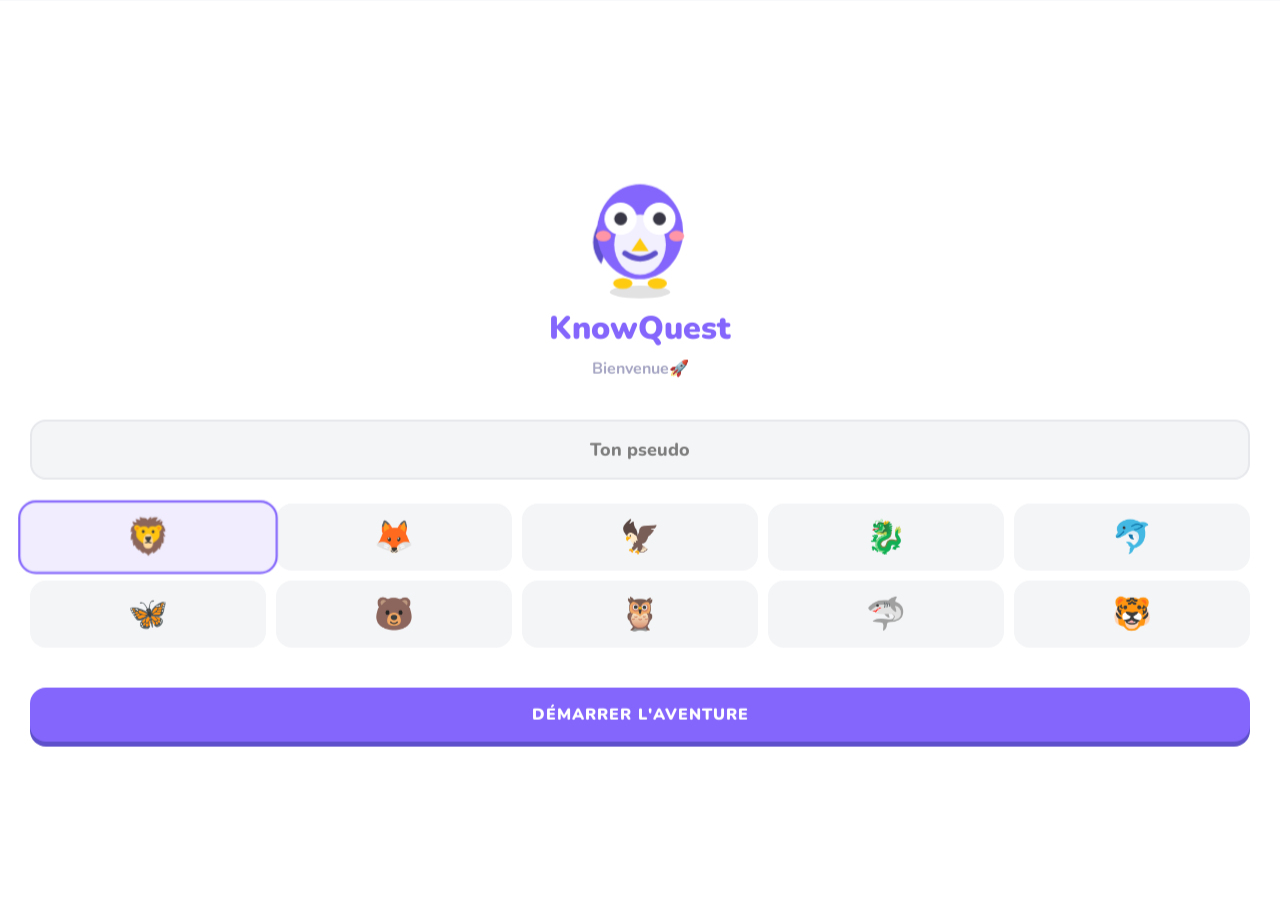
==== commit 81173e09: "KnowQuest — version jouable du jeu (sans le développement) Dépôt limité au jeu et à ses données : - " ====
--- a/index.html
+++ b/index.html
@@ -1,10800 +1,11 @@
-<!DOCTYPE html>
-<html lang="fr">
-
-<head>
-  <meta charset="UTF-8">
-  <meta name="viewport"
-    content="width=device-width, initial-scale=1.0, maximum-scale=1.0, user-scalable=no, viewport-fit=cover">
-  <title>KnowQuest</title>
-  <link rel="manifest" href="manifest.json">
-  <meta name="theme-color" content="#7c5cfc">
-  <meta name="mobile-web-app-capable" content="yes">
-  <meta name="apple-mobile-web-app-capable" content="yes">
-  <meta name="apple-mobile-web-app-status-bar-style" content="black-translucent">
-  <meta name="apple-mobile-web-app-title" content="KnowQuest">
-  <link rel="apple-touch-icon" href="icon-192.png">
-
-  <style>
-    @import url('https://fonts.googleapis.com/css2?family=Nunito:wght@400;600;700;800;900&display=swap');
-
-    * {
-      margin: 0;
-      padding: 0;
-      box-sizing: border-box;
-      -webkit-tap-highlight-color: transparent;
-      font-family: 'Nunito', sans-serif;
-    }
-
-    :root {
-      --bg: #f4f5f7;
-      --bg-card: #ffffff;
-      --border: #e5e7eb;
-      --text: #1a1a2e;
-      --muted: #a0a0c0;
-      --green: #58cc02;
-      --green-d: #46a302;
-      --green-bg: #d7ffb8;
-      --purple: #7c5cfc;
-      --purple-d: #5345c7;
-      --purple-bg: #f0ecff;
-      --blue: #1cb0f6;
-      --blue-d: #1899d6;
-      --blue-bg: #ddf4ff;
-      --orange: #ffc800;
-      --orange-d: #e5b400;
-      --orange-bg: #fff0b3;
-      --red: #ff4b4b;
-      --red-d: #ea2b2b;
-      --red-bg: #ffdfe0;
-      --gold: #FFD700;
-      --gold-d: #DAA520;
-      --cinema: #e91e8c;
-      --cinema-bg: #fce4f3;
-      --sport: #00c896;
-      --sport-bg: #d0f7ee;
-      --gastro: #ff7043;
-      --gastro-bg: #ffe0d6;
-      --mytho: #9c27b0;
-      --mytho-bg: #f3e5f5;
-      --litt: #3f51b5;
-      --litt-bg: #e8eaf6;
-      --flag: #f44336;
-      --flag-bg: #ffebee;
-    }
-
-    /* ===== DARK MODE =====
-       Overrides the core surface variables + the most common card/surface
-       classes across the app. Accent colors and their pale "-bg" chip tints
-       are kept as-is (they read fine as bright accents on a dark background),
-       so the visual identity stays consistent with the light theme. */
-    [data-theme="dark"] {
-      --bg: #13131f;
-      --bg-card: #1e1e30;
-      --border: #34344a;
-      --text: #f0f0f7;
-      --muted: #9090b0;
-    }
-
-    [data-theme="dark"] .topbar,
-    [data-theme="dark"] .modal-content,
-    [data-theme="dark"] .chapter-card,
-    [data-theme="dark"] .shop-item,
-    [data-theme="dark"] .ach-card,
-    [data-theme="dark"] .streak-cal-card,
-    [data-theme="dark"] .title-chip,
-    [data-theme="dark"] .mode-card,
-    [data-theme="dark"] .road-node.locked,
-    [data-theme="dark"] .ans-btn {
-      background: var(--bg-card);
-      color: var(--text);
-      border-color: var(--border);
-    }
-
-    [data-theme="dark"] .streak-day-dot {
-      background: var(--bg);
-      border-color: var(--border);
-    }
-
-    html,
-    body {
-      height: 100%;
-      background: var(--bg);
-      overflow: hidden;
-      user-select: none;
-      color: var(--text);
-    }
-
-    .app {
-      width: 100vw;
-      height: 100vh;
-      height: 100dvh;
-      background: var(--bg);
-      display: flex;
-      flex-direction: column;
-      overflow: hidden;
-      position: relative;
-    }
-
-    .install-btn {
-      position: fixed;
-      top: max(10px, env(safe-area-inset-top));
-      right: 10px;
-      z-index: 3000;
-      background: var(--purple);
-      color: #fff;
-      border: none;
-      border-radius: 20px;
-      padding: 8px 14px;
-      font-size: 13px;
-      font-weight: 900;
-      box-shadow: 0 4px 12px rgba(0, 0, 0, 0.25);
-      align-items: center;
-      gap: 6px;
-      cursor: pointer;
-      display: none;
-    }
-
-    .install-btn.show {
-      display: flex;
-    }
-
-    .screen {
-      display: none;
-      flex-direction: column;
-      flex: 1;
-      overflow: hidden;
-      background: var(--bg);
-    }
-
-    .screen.active {
-      display: flex;
-      animation: fadeUp 0.25s ease-out forwards;
-    }
-
-    @keyframes fadeUp {
-      from {
-        opacity: 0;
-        transform: translateY(10px)
-      }
-
-      to {
-        opacity: 1;
-        transform: translateY(0)
-      }
-    }
-
-    .scr {
-      overflow-y: auto;
-      flex: 1;
-      -webkit-overflow-scrolling: touch;
-      padding: 16px 16px 100px;
-      position: relative;
-    }
-
-    /* ONBOARDING */
-    #scrOnboard {
-      background: #fff;
-      align-items: center;
-      justify-content: center;
-      padding: 30px;
-      z-index: 1000;
-      position: absolute;
-      inset: 0;
-    }
-
-    .ob-title {
-      font-size: 32px;
-      font-weight: 900;
-      color: var(--purple);
-      margin-bottom: 8px;
-      text-align: center;
-    }
-
-    .ob-sub {
-      font-size: 16px;
-      color: var(--muted);
-      font-weight: 700;
-      margin-bottom: 40px;
-      text-align: center;
-    }
-
-    .ob-input {
-      width: 100%;
-      background: var(--bg);
-      border: 2px solid var(--border);
-      border-radius: 16px;
-      padding: 16px;
-      font-size: 18px;
-      font-weight: 800;
-      color: var(--text);
-      outline: none;
-      transition: 0.2s;
-      margin-bottom: 24px;
-      text-align: center;
-    }
-
-    .av-grid {
-      display: grid;
-      grid-template-columns: repeat(5, 1fr);
-      gap: 10px;
-      margin-bottom: 40px;
-      width: 100%;
-    }
-
-    .av-opt {
-      font-size: 32px;
-      padding: 10px 4px;
-      border-radius: 16px;
-      border: 2px solid transparent;
-      cursor: pointer;
-      text-align: center;
-      transition: 0.2s;
-      background: var(--bg);
-    }
-
-    .av-opt.sel {
-      border-color: var(--purple);
-      background: var(--purple-bg);
-      transform: scale(1.1);
-    }
-
-    .ob-btn {
-      width: 100%;
-      background: var(--purple);
-      border: none;
-      border-radius: 16px;
-      padding: 16px;
-      font-size: 16px;
-      font-weight: 900;
-      color: #fff;
-      cursor: pointer;
-      box-shadow: 0 5px 0 var(--purple-d);
-      text-transform: uppercase;
-      letter-spacing: 1px;
-      transition: 0.1s;
-    }
-
-    /* TOPBAR */
-    .topbar {
-      display: flex;
-      align-items: center;
-      padding: 12px 16px;
-      border-bottom: 2px solid var(--border);
-      background: #fff;
-      z-index: 50;
-      gap: 10px;
-    }
-
-    .tb-left {
-      display: flex;
-      align-items: center;
-      gap: 8px;
-    }
-
-    .tb-streak {
-      display: flex;
-      align-items: center;
-      gap: 4px;
-      font-weight: 900;
-      color: var(--orange-d);
-      font-size: 14px;
-      background: var(--orange-bg);
-      padding: 4px 10px;
-      border-radius: 20px;
-    }
-
-    .tb-hearts {
-      display: flex;
-      align-items: center;
-      gap: 4px;
-      font-weight: 900;
-      color: var(--red-d);
-      font-size: 14px;
-      background: var(--red-bg);
-      padding: 4px 10px;
-      border-radius: 20px;
-      cursor: pointer;
-      position: relative;
-    }
-
-    .xp-wrap {
-      flex: 1;
-      display: flex;
-      align-items: center;
-    }
-
-    .xp-bar {
-      width: 100%;
-      height: 12px;
-      background: var(--border);
-      border-radius: 10px;
-      overflow: hidden;
-    }
-
-    .xp-fill {
-      height: 100%;
-      width: 0%;
-      background: var(--purple);
-      transition: width 0.4s cubic-bezier(0.175, 0.885, 0.32, 1.275);
-    }
-
-    .tb-gems {
-      font-weight: 900;
-      color: var(--blue);
-      font-size: 16px;
-      margin-left: auto;
-    }
-
-    /* Heart regen tooltip */
-    .heart-regen-tip {
-      position: absolute;
-      top: 36px;
-      left: 0;
-      background: #fff;
-      border: 2px solid var(--red);
-      border-radius: 10px;
-      padding: 6px 10px;
-      font-size: 11px;
-      font-weight: 800;
-      color: var(--red-d);
-      white-space: nowrap;
-      z-index: 200;
-      display: none;
-      box-shadow: 0 4px 10px rgba(0, 0, 0, 0.15);
-    }
-
-    .heart-regen-tip.show {
-      display: block;
-    }
-
-    /* BOTTOM NAV */
-    .bnav {
-      display: flex;
-      background: #fff;
-      border-top: 2px solid var(--border);
-      position: absolute;
-      bottom: 0;
-      width: 100%;
-      z-index: 100;
-      padding-bottom: max(12px, env(safe-area-inset-bottom));
-    }
-
-    .bnav-btn {
-      flex: 1;
-      display: flex;
-      flex-direction: column;
-      align-items: center;
-      gap: 4px;
-      background: none;
-      border: none;
-      color: var(--muted);
-      cursor: pointer;
-      font-size: 11px;
-      font-weight: 900;
-      text-transform: uppercase;
-      padding: 12px 0;
-      transition: 0.2s;
-    }
-
-    .bnav-btn.on {
-      color: var(--purple);
-    }
-
-    .bnav-ico {
-      font-size: 24px;
-    }
-
-    /* ===== ROADMAP — HEADER ===== */
-    .road-header {
-      position: relative;
-      padding: 22px 20px 28px;
-      overflow: hidden;
-      background: linear-gradient(135deg, var(--rh-c1, #7c5cfc), var(--rh-c2, #5345c7));
-      transition: background 0.7s ease;
-      z-index: 1;
-    }
-
-    .road-header::before,
-    .road-header::after {
-      content: '';
-      position: absolute;
-      border-radius: 50%;
-      background: rgba(255, 255, 255, 0.12);
-      pointer-events: none;
-    }
-
-    .road-header::before {
-      width: 160px;
-      height: 160px;
-      top: -80px;
-      right: -40px;
-    }
-
-    .road-header::after {
-      width: 90px;
-      height: 90px;
-      bottom: -50px;
-      left: 10%;
-      background: rgba(255, 255, 255, 0.08);
-    }
-
-    .road-title {
-      font-size: 23px;
-      font-weight: 900;
-      color: #fff;
-      position: relative;
-      display: flex;
-      align-items: center;
-      gap: 8px;
-      transition: opacity 0.3s;
-    }
-
-    .road-title-ico {
-      font-size: 26px;
-      display: inline-block;
-      animation: themeIcoBob 3s ease-in-out infinite;
-    }
-
-    @keyframes themeIcoBob {
-
-      0%,
-      100% {
-        transform: translateY(0) rotate(-3deg)
-      }
-
-      50% {
-        transform: translateY(-3px) rotate(3deg)
-      }
-    }
-
-    .road-sub {
-      font-size: 12px;
-      color: rgba(255, 255, 255, 0.85);
-      font-weight: 800;
-      text-transform: uppercase;
-      letter-spacing: 1px;
-      position: relative;
-    }
-
-    .road-progress-track {
-      position: relative;
-      margin-top: 14px;
-      height: 10px;
-      border-radius: 20px;
-      background: rgba(255, 255, 255, 0.25);
-      overflow: hidden;
-    }
-
-    .road-progress-fill {
-      height: 100%;
-      border-radius: 20px;
-      background: #fff;
-      width: 0%;
-      transition: width 0.6s cubic-bezier(.34, 1.56, .64, 1);
-      position: relative;
-      overflow: hidden;
-    }
-
-    .road-progress-fill::after {
-      content: '';
-      position: absolute;
-      inset: 0;
-      background: linear-gradient(90deg, transparent, rgba(255, 255, 255, 0.7), transparent);
-      animation: progressShimmer 1.8s linear infinite;
-    }
-
-    @keyframes progressShimmer {
-      0% {
-        transform: translateX(-100%)
-      }
-
-      100% {
-        transform: translateX(250%)
-      }
-    }
-
-    .road-progress-label {
-      margin-top: 6px;
-      font-size: 11px;
-      font-weight: 800;
-      color: rgba(255, 255, 255, 0.85);
-      position: relative;
-    }
-
-    /* ===== ROADMAP — CANVAS ===== */
-    .nodes-wrap {
-      display: flex;
-      flex-direction: column;
-      align-items: center;
-      padding: 30px 0 70px;
-      position: relative;
-      width: 100%;
-    }
-
-    #nodesContainer {
-      position: relative;
-      width: 100%;
-      max-width: 460px;
-      margin: 0 auto;
-    }
-
-    svg.road-path {
-      overflow: visible;
-    }
-
-    .road-path-progress {
-      stroke-dasharray: 14 14;
-      animation: roadFlow 1.2s linear infinite;
-    }
-
-    @keyframes roadFlow {
-      to {
-        stroke-dashoffset: -28;
-      }
-    }
-
-    .chapter-card {
-      width: calc(100% - 32px);
-      max-width: 420px;
-      margin: 22px auto 26px;
-      background: #fff;
-      border: 2px solid var(--border);
-      border-radius: 18px;
-      padding: 14px 16px;
-      display: flex;
-      align-items: center;
-      gap: 12px;
-      box-shadow: 0 4px 0 var(--border);
-      position: relative;
-      overflow: hidden;
-      animation: chapterCardIn 0.5s cubic-bezier(.34, 1.56, .64, 1) both;
-    }
-
-    .chapter-card-motif {
-      position: absolute;
-      right: -10px;
-      top: -14px;
-      width: 90px;
-      height: 90px;
-      opacity: 0.16;
-      color: var(--ch-accent, var(--purple));
-      pointer-events: none;
-    }
-
-    .chapter-card-motif svg {
-      width: 100%;
-      height: 100%;
-    }
-
-    @keyframes chapterCardIn {
-      from {
-        opacity: 0;
-        transform: translateY(-10px) scale(.96)
-      }
-
-      to {
-        opacity: 1;
-        transform: translateY(0) scale(1)
-      }
-    }
-
-    .chapter-card-ico {
-      width: 46px;
-      height: 46px;
-      min-width: 46px;
-      border-radius: 14px;
-      display: flex;
-      align-items: center;
-      justify-content: center;
-      font-size: 24px;
-      background: var(--ch-bg, var(--purple-bg));
-      border: 2px solid var(--ch-accent, var(--purple));
-      position: relative;
-      z-index: 1;
-    }
-
-    .chapter-card-title {
-      font-size: 14px;
-      font-weight: 900;
-      color: var(--text);
-      line-height: 1.3;
-      position: relative;
-      z-index: 1;
-    }
-
-    .chapter-card-sub {
-      font-size: 11px;
-      font-weight: 800;
-      color: var(--muted);
-      margin-top: 2px;
-      position: relative;
-      z-index: 1;
-    }
-
-    .chapter-card-pct {
-      margin-left: auto;
-      font-size: 13px;
-      font-weight: 900;
-      color: var(--ch-accent, var(--purple));
-      background: var(--ch-bg, var(--purple-bg));
-      padding: 4px 10px;
-      border-radius: 12px;
-      white-space: nowrap;
-      position: relative;
-      z-index: 1;
-    }
-
-    .node-row {
-      position: relative;
-      width: 100%;
-      height: 140px;
-      display: flex;
-      justify-content: center;
-    }
-
-    .road-node {
-      width: 74px;
-      height: 74px;
-      border-radius: 50%;
-      display: flex;
-      align-items: center;
-      justify-content: center;
-      font-size: 32px;
-      cursor: pointer;
-      position: absolute;
-      z-index: 2;
-      transition: transform 0.15s cubic-bezier(.34, 1.56, .64, 1), box-shadow 0.15s;
-      border: 6px solid var(--border);
-      background: #fff;
-    }
-
-    .road-node:active {
-      transform: translateX(-50%) scale(0.9) !important;
-    }
-
-    .road-node.locked {
-      box-shadow: 0 6px 0 var(--border);
-      filter: grayscale(1);
-      opacity: 0.55;
-      pointer-events: none;
-    }
-
-    .road-node.locked::after {
-      content: '🔒';
-      position: absolute;
-      bottom: -4px;
-      right: -4px;
-      font-size: 15px;
-      background: #fff;
-      border-radius: 50%;
-      width: 24px;
-      height: 24px;
-      display: flex;
-      align-items: center;
-      justify-content: center;
-      border: 2px solid var(--border);
-    }
-
-    .road-node.done {
-      background: var(--node-accent, var(--orange));
-      border-color: var(--node-accent-d, var(--orange-d));
-      box-shadow: 0 6px 0 var(--node-accent-d, var(--orange-d));
-      color: #fff;
-    }
-
-    .road-node.current {
-      background: var(--node-accent, var(--green));
-      border-color: var(--node-accent-d, var(--green-d));
-      box-shadow: 0 6px 0 var(--node-accent-d, var(--green-d)), 0 0 0 6px var(--node-accent-bg, var(--green-bg));
-      color: #fff;
-      animation: currentPulse 2s infinite;
-    }
-
-    .road-node.current::before {
-      content: '';
-      position: absolute;
-      inset: -14px;
-      border-radius: 50%;
-      border: 3px solid var(--node-accent, var(--green));
-      opacity: 0.5;
-      animation: currentRing 2s infinite;
-    }
-
-    @keyframes currentPulse {
-
-      0%,
-      100% {
-        transform: translateX(-50%) scale(1)
-      }
-
-      50% {
-        transform: translateX(-50%) scale(1.07)
-      }
-    }
-
-    @keyframes currentRing {
-      0% {
-        transform: scale(0.85);
-        opacity: 0.6;
-      }
-
-      100% {
-        transform: scale(1.25);
-        opacity: 0;
-      }
-    }
-
-    .road-node.node-just-unlocked {
-      animation: nodePopIn 0.6s cubic-bezier(.34, 1.56, .64, 1);
-    }
-
-    @keyframes nodePopIn {
-      0% {
-        transform: translateX(-50%) scale(0.3) rotate(-8deg);
-      }
-
-      60% {
-        transform: translateX(-50%) scale(1.18) rotate(4deg);
-      }
-
-      100% {
-        transform: translateX(-50%) scale(1) rotate(0);
-      }
-    }
-
-    .road-node.node-complete-zoom {
-      animation: nodeCompleteZoom 0.7s cubic-bezier(.34, 1.56, .64, 1);
-    }
-
-    @keyframes nodeCompleteZoom {
-      0% {
-        transform: translateX(-50%) scale(1);
-        box-shadow: 0 6px 0 var(--node-accent-d, var(--orange-d));
-      }
-
-      40% {
-        transform: translateX(-50%) scale(1.35);
-        box-shadow: 0 6px 0 var(--node-accent-d, var(--orange-d)), 0 0 26px 8px rgba(255, 215, 0, 0.65);
-      }
-
-      100% {
-        transform: translateX(-50%) scale(1);
-        box-shadow: 0 6px 0 var(--node-accent-d, var(--orange-d));
-      }
-    }
-
-    .road-node.chest {
-      border-radius: 22px;
-    }
-
-    .node-label {
-      position: absolute;
-      top: -32px;
-      font-size: 12px;
-      font-weight: 800;
-      color: var(--text);
-      text-align: center;
-      width: 140px;
-      z-index: 3;
-      padding: 2px 6px;
-      border-radius: 8px;
-    }
-
-    .node-stars {
-      position: absolute;
-      top: 84px;
-      display: flex;
-      gap: 1px;
-      width: 74px;
-      justify-content: center;
-      pointer-events: none;
-    }
-
-    .node-star {
-      font-size: 15px;
-      color: var(--border);
-      filter: grayscale(1);
-      transform: scale(0.7);
-      opacity: 0.5;
-    }
-
-    .node-star.filled {
-      color: var(--gold);
-      filter: none;
-      opacity: 1;
-      transform: scale(1);
-      text-shadow: 0 1px 2px rgba(0, 0, 0, 0.15);
-    }
-
-    .node-star.pop {
-      animation: starPop 0.5s cubic-bezier(.34, 1.56, .64, 1) both;
-    }
-
-    @keyframes starPop {
-      0% {
-        transform: scale(0) rotate(-90deg);
-        opacity: 0;
-      }
-
-      70% {
-        transform: scale(1.4) rotate(10deg);
-        opacity: 1;
-      }
-
-      100% {
-        transform: scale(1) rotate(0);
-        opacity: 1;
-      }
-    }
-
-    /* SHOP */
-    .shop-item {
-      background: #fff;
-      border: 2px solid var(--border);
-      border-radius: 20px;
-      padding: 15px;
-      margin-bottom: 12px;
-      display: flex;
-      align-items: center;
-      justify-content: space-between;
-    }
-
-    .shop-info {
-      display: flex;
-      align-items: center;
-      gap: 12px;
-    }
-
-    .shop-ico {
-      font-size: 30px;
-    }
-
-    .shop-details {
-      text-align: left;
-    }
-
-    .shop-name {
-      font-weight: 900;
-      font-size: 14px;
-    }
-
-    .shop-desc {
-      font-size: 11px;
-      color: var(--muted);
-      font-weight: 700;
-    }
-
-    .btn-buy {
-      background: var(--blue);
-      color: #fff;
-      border: none;
-      padding: 8px 12px;
-      border-radius: 10px;
-      font-weight: 900;
-      font-size: 12px;
-      cursor: pointer;
-      box-shadow: 0 3px 0 var(--blue-d);
-      transition: 0.1s;
-    }
-
-    .btn-buy:disabled {
-      background: var(--border);
-      color: var(--muted);
-      box-shadow: none;
-      cursor: not-allowed;
-    }
-
-    /* POWER-UP BAR */
-    .powerup-bar {
-      display: flex;
-      gap: 8px;
-      padding: 8px 20px 0;
-      background: var(--bg);
-      flex-wrap: wrap;
-    }
-
-    .pu-btn {
-      flex: 1;
-      min-width: 60px;
-      background: #fff;
-      border: 2px solid var(--border);
-      border-radius: 14px;
-      padding: 8px 4px;
-      display: flex;
-      flex-direction: column;
-      align-items: center;
-      gap: 2px;
-      cursor: pointer;
-      transition: 0.15s;
-      position: relative;
-    }
-
-    .pu-btn:disabled {
-      opacity: 0.35;
-      cursor: not-allowed;
-    }
-
-    .pu-btn:not(:disabled):active {
-      transform: scale(0.93);
-    }
-
-    .pu-ico {
-      font-size: 20px;
-    }
-
-    .pu-label {
-      font-size: 9px;
-      font-weight: 900;
-      color: var(--muted);
-      text-transform: uppercase;
-    }
-
-    .pu-count {
-      position: absolute;
-      top: -6px;
-      right: -6px;
-      background: var(--orange);
-      color: #fff;
-      border-radius: 99px;
-      font-size: 10px;
-      font-weight: 900;
-      padding: 1px 5px;
-    }
-
-    /* TIMER */
-    .timer-wrap {
-      padding: 0 20px 4px;
-      background: var(--bg);
-    }
-
-    .timer-bar {
-      width: 100%;
-      height: 8px;
-      background: var(--border);
-      border-radius: 10px;
-      overflow: hidden;
-    }
-
-    .timer-fill {
-      height: 100%;
-      background: var(--green);
-      border-radius: 10px;
-      transition: width 0.1s linear;
-    }
-
-    .timer-fill.warn {
-      background: var(--orange);
-    }
-
-    .timer-fill.danger {
-      background: var(--red);
-    }
-
-    .timer-text {
-      text-align: right;
-      font-size: 11px;
-      font-weight: 900;
-      color: var(--muted);
-      margin-top: 2px;
-    }
-
-    /* QUIZ SCREEN */
-    #scrQuiz {
-      background: var(--bg);
-      z-index: 200;
-      position: absolute;
-      inset: 0;
-      display: none;
-      flex-direction: column;
-    }
-
-    #scrQuiz.active {
-      display: flex;
-    }
-
-    .q-header {
-      display: flex;
-      align-items: center;
-      padding: 15px 20px;
-      gap: 12px;
-      background: var(--bg);
-      flex-shrink: 0;
-    }
-
-    .q-close {
-      width: 36px;
-      height: 36px;
-      border-radius: 50%;
-      background: #fff;
-      border: 2px solid var(--border);
-      display: flex;
-      align-items: center;
-      justify-content: center;
-      font-size: 18px;
-      color: var(--muted);
-      font-weight: 900;
-      cursor: pointer;
-      box-shadow: 0 2px 0 var(--border);
-    }
-
-    .q-bar-wrap {
-      flex: 1;
-      height: 12px;
-      background: var(--border);
-      border-radius: 10px;
-      overflow: hidden;
-    }
-
-    .q-bar-fill {
-      height: 100%;
-      background: var(--purple);
-      border-radius: 10px;
-      transition: width 0.3s;
-      width: 0%;
-    }
-
-    .q-xp-badge {
-      background: #fff;
-      border: 2px solid var(--orange);
-      color: var(--orange-d);
-      padding: 4px 10px;
-      border-radius: 12px;
-      font-size: 12px;
-      font-weight: 900;
-    }
-
-    .q-hearts {
-      display: flex;
-      gap: 2px;
-      font-size: 16px;
-    }
-
-    .q-body {
-      flex: 1;
-      padding: 10px 20px;
-      overflow-y: auto;
-      position: relative;
-    }
-
-    .q-cat {
-      font-size: 12px;
-      font-weight: 900;
-      color: var(--purple);
-      text-transform: uppercase;
-      letter-spacing: 1px;
-      margin-bottom: 2px;
-    }
-
-    .q-meta {
-      font-size: 14px;
-      color: var(--muted);
-      font-weight: 700;
-      margin-bottom: 20px;
-      display: flex;
-      align-items: center;
-      gap: 6px;
-      flex-wrap: wrap;
-    }
-
-    .q-combo-badge {
-      background: var(--orange);
-      color: #fff;
-      padding: 2px 8px;
-      border-radius: 8px;
-      font-size: 12px;
-      font-weight: 900;
-      animation: pop 0.3s cubic-bezier(0.175, 0.885, 0.32, 1.275);
-    }
-
-    @keyframes pop {
-      0% {
-        transform: scale(0)
-      }
-
-      100% {
-        transform: scale(1)
-      }
-    }
-
-    .q-card {
-      background: #fff;
-      border-radius: 20px;
-      padding: 30px 24px;
-      box-shadow: 0 6px 15px rgba(0, 0, 0, 0.05);
-      border: 2px solid transparent;
-      margin-bottom: 24px;
-      position: relative;
-    }
-
-    /* Image question */
-    .q-image {
-      width: 100%;
-      max-height: 160px;
-      object-fit: cover;
-      border-radius: 12px;
-      margin-bottom: 16px;
-      border: 2px solid var(--border);
-      display: block;
-    }
-
-    .q-text-wrap {
-      display: flex;
-      align-items: flex-start;
-      gap: 10px;
-    }
-
-    .q-text {
-      font-size: 20px;
-      font-weight: 800;
-      color: var(--text);
-      line-height: 1.4;
-      flex: 1;
-    }
-
-    .btn-wiki {
-      background: var(--blue-bg);
-      color: var(--blue);
-      padding: 4px 8px;
-      border-radius: 8px;
-      font-size: 12px;
-      font-weight: 800;
-      text-decoration: none;
-      border: 1px solid var(--blue);
-      cursor: pointer;
-    }
-
-    .btn-tts {
-      position: absolute;
-      bottom: -18px;
-      right: 20px;
-      width: 36px;
-      height: 36px;
-      border-radius: 50%;
-      background: var(--blue);
-      color: #fff;
-      display: flex;
-      align-items: center;
-      justify-content: center;
-      border: none;
-      cursor: pointer;
-      box-shadow: 0 4px 0 var(--blue-d);
-      font-size: 18px;
-      transition: 0.2s;
-    }
-
-    .btn-tts.playing {
-      animation: pulseSound 0.5s infinite;
-      background: var(--orange);
-      box-shadow: 0 4px 0 var(--orange-d);
-    }
-
-    @keyframes pulseSound {
-      0% {
-        transform: scale(1)
-      }
-
-      50% {
-        transform: scale(1.2)
-      }
-
-      100% {
-        transform: scale(1)
-      }
-    }
-
-    .q-answers {
-      display: flex;
-      flex-direction: column;
-      gap: 12px;
-    }
-
-    .ans-btn {
-      background: #fff;
-      border: 2px solid var(--border);
-      border-radius: 16px;
-      padding: 16px;
-      display: flex;
-      align-items: center;
-      gap: 16px;
-      cursor: pointer;
-      transition: 0.1s;
-      box-shadow: 0 3px 0 var(--border);
-    }
-
-    .ans-btn.selected {
-      border-color: var(--purple);
-      background: var(--purple-bg);
-      box-shadow: 0 3px 0 var(--purple);
-    }
-
-    .ans-btn.correct {
-      border-color: var(--green) !important;
-      background: var(--green-bg) !important;
-      color: #000 !important;
-      box-shadow: none !important;
-      transform: translateY(3px);
-      position: relative;
-      animation: answerPulse 0.35s ease-out;
-    }
-
-    .ans-btn.correct::after {
-      content: '✓';
-      position: absolute;
-      right: 10px;
-      top: 50%;
-      width: 26px;
-      height: 26px;
-      border-radius: 50%;
-      background: var(--green);
-      color: #fff;
-      font-size: 15px;
-      font-weight: 900;
-      display: flex;
-      align-items: center;
-      justify-content: center;
-      transform: translateY(-50%) scale(0);
-      animation: feedbackBadgeIn 0.4s 0.05s cubic-bezier(.34, 1.56, .64, 1) forwards;
-    }
-
-    .ans-btn.wrong {
-      border-color: var(--red) !important;
-      background: var(--red-bg) !important;
-      color: #000 !important;
-      box-shadow: none !important;
-      transform: translateY(3px);
-      position: relative;
-    }
-
-    .ans-btn.wrong::after {
-      content: '✕';
-      position: absolute;
-      right: 10px;
-      top: 50%;
-      width: 26px;
-      height: 26px;
-      border-radius: 50%;
-      background: var(--red);
-      color: #fff;
-      font-size: 15px;
-      font-weight: 900;
-      display: flex;
-      align-items: center;
-      justify-content: center;
-      transform: translateY(-50%) scale(0);
-      animation: feedbackBadgeIn 0.4s 0.05s cubic-bezier(.34, 1.56, .64, 1) forwards;
-    }
-
-    @keyframes answerPulse {
-      0% {
-        transform: translateY(3px) scale(1);
-      }
-
-      50% {
-        transform: translateY(3px) scale(1.02);
-      }
-
-      100% {
-        transform: translateY(3px) scale(1);
-      }
-    }
-
-    @keyframes feedbackBadgeIn {
-      0% {
-        transform: translateY(-50%) scale(0) rotate(-45deg);
-      }
-
-      70% {
-        transform: translateY(-50%) scale(1.25) rotate(6deg);
-      }
-
-      100% {
-        transform: translateY(-50%) scale(1) rotate(0);
-      }
-    }
-
-    .ans-btn.eliminated {
-      opacity: 0.25;
-      pointer-events: none;
-    }
-
-    .ans-letter {
-      width: 32px;
-      height: 32px;
-      border-radius: 50%;
-      background: var(--purple-bg);
-      color: var(--purple);
-      display: flex;
-      align-items: center;
-      justify-content: center;
-      font-size: 14px;
-      font-weight: 900;
-      flex-shrink: 0;
-    }
-
-    .tf-row {
-      display: flex;
-      gap: 12px;
-    }
-
-    .tf-btn {
-      flex: 1;
-      padding: 24px 10px;
-      border-radius: 20px;
-      font-size: 18px;
-      font-weight: 900;
-      text-align: center;
-      border: 2px solid var(--border);
-      background: #fff;
-      box-shadow: 0 4px 0 var(--border);
-      cursor: pointer;
-    }
-
-    .tf-btn.sel {
-      border-color: var(--purple);
-      background: var(--purple-bg);
-      color: var(--purple);
-      box-shadow: 0 4px 0 var(--purple);
-    }
-
-    .tf-btn.correct {
-      border-color: var(--green) !important;
-      background: var(--green-bg) !important;
-      color: #000 !important;
-      box-shadow: none !important;
-      transform: translateY(4px);
-      animation: answerPulse 0.35s ease-out;
-    }
-
-    .tf-btn.wrong {
-      border-color: var(--red) !important;
-      background: var(--red-bg) !important;
-      color: #000 !important;
-      box-shadow: none !important;
-      transform: translateY(4px);
-    }
-
-    .scram-zone {
-      min-height: 80px;
-      border: 2px dashed var(--muted);
-      border-radius: 16px;
-      padding: 12px;
-      display: flex;
-      flex-wrap: wrap;
-      gap: 8px;
-      margin-bottom: 20px;
-      background: #fff;
-    }
-
-    .scram-pool {
-      display: flex;
-      flex-wrap: wrap;
-      justify-content: center;
-      gap: 8px;
-    }
-
-    .scram-token {
-      padding: 12px 18px;
-      background: #fff;
-      border: 2px solid var(--border);
-      border-radius: 12px;
-      font-weight: 800;
-      font-size: 16px;
-      cursor: pointer;
-      box-shadow: 0 3px 0 var(--border);
-    }
-
-    .scram-token.placed {
-      background: var(--purple-bg);
-      border-color: var(--purple);
-      color: var(--purple);
-    }
-
-    .scram-token.used {
-      opacity: 0.2;
-      pointer-events: none;
-    }
-
-    .q-footer {
-      padding: 12px 20px 16px;
-      background: var(--bg);
-      border-top: 2px solid var(--border);
-      flex-shrink: 0;
-    }
-
-    .btn-action {
-      width: 100%;
-      padding: 18px;
-      border-radius: 20px;
-      background: var(--border);
-      color: var(--muted);
-      font-size: 16px;
-      font-weight: 900;
-      border: none;
-      cursor: not-allowed;
-      text-transform: uppercase;
-      letter-spacing: 1px;
-    }
-
-    .btn-action.active-check {
-      background: var(--purple);
-      color: #fff;
-      box-shadow: 0 5px 0 var(--purple-d);
-      cursor: pointer;
-      animation: ctaBreathe 1.8s ease-in-out infinite;
-    }
-
-    .btn-action.active-next {
-      background: var(--green);
-      color: #fff;
-      box-shadow: 0 5px 0 var(--green-d);
-      cursor: pointer;
-      animation: ctaBreathe 1.8s ease-in-out infinite;
-    }
-
-    @keyframes ctaBreathe {
-
-      0%,
-      100% {
-        transform: scale(1);
-      }
-
-      50% {
-        transform: scale(1.025);
-      }
-    }
-
-    .vbanner {
-      position: absolute;
-      bottom: 0;
-      left: 0;
-      right: 0;
-      padding: 24px 20px 40px;
-      background: #fff;
-      border-top: 2px solid var(--border);
-      transform: translateY(100%);
-      transition: transform 0.25s cubic-bezier(0.175, 0.885, 0.32, 1.275);
-      z-index: 200;
-      display: flex;
-      flex-direction: column;
-      gap: 12px;
-    }
-
-    .vbanner.show {
-      transform: translateY(0);
-    }
-
-    .vbanner.c {
-      background: var(--green-bg);
-      border-color: var(--green-d);
-    }
-
-    .vbanner.w {
-      background: var(--red-bg);
-      border-color: #ffc8c8;
-    }
-
-    .v-status {
-      font-size: 24px;
-      font-weight: 900;
-    }
-
-    .v-status.c {
-      color: var(--green-d);
-    }
-
-    .v-status.w {
-      color: var(--red-d);
-    }
-
-    .v-fact {
-      font-size: 15px;
-      font-weight: 700;
-      color: var(--text);
-      line-height: 1.4;
-      margin-bottom: 12px;
-    }
-
-    .shield-active-badge {
-      background: var(--blue-bg);
-      border: 2px solid var(--blue);
-      color: var(--blue-d);
-      padding: 3px 10px;
-      border-radius: 20px;
-      font-size: 11px;
-      font-weight: 900;
-      display: none;
-    }
-
-    .shield-active-badge.on {
-      display: inline-flex;
-      align-items: center;
-      gap: 4px;
-    }
-
-    /* DUEL AI */
-    .duel-bar {
-      padding: 8px 20px;
-      background: var(--bg);
-      display: flex;
-      align-items: center;
-      gap: 8px;
-    }
-
-    .duel-player {
-      display: flex;
-      flex-direction: column;
-      align-items: center;
-      flex: 1;
-    }
-
-    .duel-name {
-      font-size: 11px;
-      font-weight: 900;
-      color: var(--muted);
-      text-transform: uppercase;
-    }
-
-    .duel-hp-bar {
-      width: 100%;
-      height: 16px;
-      background: var(--border);
-      border-radius: 10px;
-      overflow: hidden;
-      margin-top: 4px;
-    }
-
-    .duel-hp-fill {
-      height: 100%;
-      border-radius: 10px;
-      transition: width 0.4s;
-    }
-
-    .duel-hp-fill.player {
-      background: var(--blue);
-    }
-
-    .duel-hp-fill.ai {
-      background: var(--red);
-    }
-
-    .duel-hp-val {
-      font-size: 12px;
-      font-weight: 900;
-      margin-top: 2px;
-    }
-
-    .duel-vs {
-      font-size: 14px;
-      font-weight: 900;
-      color: var(--muted);
-      padding: 0 8px;
-    }
-
-    .duel-thinking {
-      font-size: 11px;
-      color: var(--muted);
-      font-weight: 700;
-      text-align: center;
-      margin-top: 2px;
-      animation: blink 1s infinite;
-    }
-
-    @keyframes blink {
-
-      0%,
-      100% {
-        opacity: 1
-      }
-
-      50% {
-        opacity: 0.3
-      }
-    }
-
-    /* FLASH MODE */
-    .flash-countdown {
-      font-size: 48px;
-      font-weight: 900;
-      text-align: center;
-      color: var(--orange);
-      padding: 10px;
-    }
-
-    .flash-q {
-      font-size: 18px;
-      font-weight: 900;
-      color: var(--text);
-      text-align: center;
-      padding: 20px;
-      background: #fff;
-      border-radius: 16px;
-      margin-bottom: 16px;
-    }
-
-    /* SURVIE MODE */
-    .survie-lives {
-      display: flex;
-      justify-content: center;
-      gap: 6px;
-      font-size: 28px;
-      padding: 8px;
-    }
-
-    .survie-score {
-      text-align: center;
-      font-size: 36px;
-      font-weight: 900;
-      color: var(--purple);
-    }
-
-    .survie-label {
-      text-align: center;
-      font-size: 11px;
-      font-weight: 900;
-      color: var(--muted);
-      text-transform: uppercase;
-    }
-
-    /* RESULT SCREEN */
-    #scrResult {
-      align-items: center;
-      justify-content: center;
-      padding: 20px;
-      text-align: center;
-      background: #fff;
-      z-index: 700;
-      position: absolute;
-      inset: 0;
-      display: none;
-      flex-direction: column;
-      overflow-y: auto;
-    }
-
-    .res-title {
-      font-size: 32px;
-      font-weight: 900;
-      color: var(--orange);
-      margin-bottom: 10px;
-    }
-
-    .res-stars-row {
-      display: none;
-      gap: 10px;
-      margin-bottom: 24px;
-    }
-
-    .res-stars-row.show {
-      display: flex;
-    }
-
-    .res-star {
-      font-size: 46px;
-      color: var(--border);
-      filter: grayscale(1);
-      transform: scale(0.6);
-      opacity: 0.5;
-    }
-
-    .res-star.filled {
-      color: var(--gold);
-      filter: none;
-    }
-
-    .res-star.anim {
-      animation: resStarIn 0.55s cubic-bezier(.34, 1.56, .64, 1) both;
-    }
-
-    @keyframes resStarIn {
-      0% {
-        transform: scale(0) rotate(-120deg);
-        opacity: 0;
-      }
-
-      65% {
-        transform: scale(1.3) rotate(15deg);
-        opacity: 1;
-      }
-
-      100% {
-        transform: scale(1) rotate(0);
-        opacity: 1;
-      }
-    }
-
-    .res-star.filled.glow {
-      animation: resStarGlow 1.4s ease-in-out 0.6s 2;
-    }
-
-    @keyframes resStarGlow {
-
-      0%,
-      100% {
-        text-shadow: 0 0 0 rgba(255, 215, 0, 0);
-      }
-
-      50% {
-        text-shadow: 0 0 18px rgba(255, 215, 0, 0.9);
-      }
-    }
-
-    .res-stats {
-      display: flex;
-      gap: 12px;
-      width: 100%;
-      margin-bottom: 30px;
-      flex-wrap: wrap;
-    }
-
-    .res-stat {
-      flex: 1;
-      min-width: 70px;
-      background: #fff;
-      border: 2px solid var(--border);
-      border-radius: 16px;
-      padding: 16px 8px;
-    }
-
-    .res-num {
-      font-size: 24px;
-      font-weight: 900;
-    }
-
-    .res-lbl {
-      font-size: 10px;
-      font-weight: 800;
-      color: var(--muted);
-      text-transform: uppercase;
-      margin-top: 4px;
-    }
-
-    .btn-res {
-      background: var(--purple);
-      color: #fff;
-      border: none;
-      border-radius: 16px;
-      padding: 18px;
-      width: 100%;
-      max-width: 350px;
-      font-weight: 900;
-      font-size: 16px;
-      text-transform: uppercase;
-      cursor: pointer;
-      box-shadow: 0 5px 0 var(--purple-d);
-      transition: 0.1s;
-    }
-
-    /* PROFILE */
-    .ph-hero {
-      background: #fff;
-      border-radius: 20px;
-      padding: 30px;
-      text-align: center;
-      border: 2px solid var(--border);
-      margin-top: 16px;
-      position: relative;
-    }
-
-    .avatar-container {
-      position: relative;
-      width: 100px;
-      height: 100px;
-      margin: 0 auto 10px;
-      background: var(--bg);
-      border-radius: 50%;
-      display: flex;
-      align-items: center;
-      justify-content: center;
-      font-size: 60px;
-    }
-
-    .avatar-accessory {
-      position: absolute;
-      top: -5px;
-      font-size: 40px;
-      pointer-events: none;
-    }
-
-    /* ===== STREAK CALENDAR ===== */
-    .streak-cal-card {
-      background: #fff;
-      border: 2px solid var(--border);
-      border-radius: 18px;
-      padding: 14px 16px;
-      margin-top: 16px;
-      box-shadow: 0 4px 0 var(--border);
-    }
-
-    .streak-cal-head {
-      display: flex;
-      align-items: center;
-      justify-content: space-between;
-      font-weight: 900;
-      font-size: 15px;
-      color: var(--text);
-      margin-bottom: 12px;
-    }
-
-    .streak-cal-flame {
-      display: inline-block;
-      animation: themeIcoBob 2.4s ease-in-out infinite;
-    }
-
-    .streak-cal-freeze {
-      font-size: 12px;
-      font-weight: 800;
-      color: var(--blue-d);
-      background: var(--blue-bg);
-      padding: 3px 8px;
-      border-radius: 10px;
-      display: none;
-    }
-
-    .streak-cal-grid {
-      display: flex;
-      gap: 6px;
-      justify-content: space-between;
-    }
-
-    .streak-day {
-      flex: 1;
-      display: flex;
-      flex-direction: column;
-      align-items: center;
-      gap: 4px;
-    }
-
-    .streak-day-dot {
-      width: 30px;
-      height: 30px;
-      border-radius: 50%;
-      background: var(--bg);
-      border: 2px solid var(--border);
-      display: flex;
-      align-items: center;
-      justify-content: center;
-      font-size: 14px;
-      color: var(--muted);
-    }
-
-    .streak-day.played .streak-day-dot {
-      background: var(--orange);
-      border-color: var(--orange-d);
-      color: #fff;
-      animation: starPop 0.4s cubic-bezier(.34, 1.56, .64, 1);
-    }
-
-    .streak-day.frozen .streak-day-dot {
-      background: var(--blue);
-      border-color: var(--blue-d);
-      color: #fff;
-    }
-
-    .streak-day.today .streak-day-dot {
-      box-shadow: 0 0 0 3px var(--purple-bg), 0 0 0 5px var(--purple);
-    }
-
-    .streak-day-label {
-      font-size: 10px;
-      font-weight: 800;
-      color: var(--muted);
-      text-transform: uppercase;
-    }
-
-    /* ===== MASCOT CHARACTER =====
-       A single reusable little owl mascot, built entirely in SVG/CSS (no image
-       assets). Expression is driven purely by a class on the wrapper: every
-       possible eyebrow/mouth shape is pre-drawn as its own element in the SVG
-       markup, and CSS just shows/hides + animates them — no path-morphing
-       tricks, so it renders identically in every browser. */
-    .mascot-wrap {
-      display: flex;
-      flex-direction: column;
-      align-items: center;
-      justify-content: flex-end;
-      position: relative;
-      user-select: none;
-      pointer-events: none;
-    }
-
-    .mascot-svg {
-      width: 100%;
-      height: 100%;
-      overflow: visible;
-    }
-
-    .m-shadow {
-      fill: rgba(0, 0, 0, 0.12);
-      transition: transform 0.25s, opacity 0.25s;
-    }
-
-    .m-body {
-      fill: var(--purple);
-    }
-
-    .m-belly {
-      fill: #fff;
-      opacity: 0.9;
-    }
-
-    .m-wing {
-      fill: var(--purple-d);
-      transform-box: fill-box;
-      transition: transform 0.25s ease;
-    }
-
-    .m-wing-l {
-      transform-origin: 90% 20%;
-    }
-
-    .m-wing-r {
-      transform-origin: 10% 20%;
-    }
-
-    .m-foot {
-      fill: var(--orange);
-    }
-
-    .m-beak {
-      fill: var(--orange);
-    }
-
-    .m-eye-white {
-      fill: #fff;
-      transform-box: fill-box;
-      transform-origin: center;
-      transition: transform 0.15s ease;
-    }
-
-    .m-pupil {
-      fill: #2b2b3a;
-      transform-box: fill-box;
-      transform-origin: center;
-      transition: transform 0.15s ease;
-    }
-
-    /* Pre-drawn eyebrow / mouth variants — hidden unless the active state shows them */
-    .m-brow,
-    .m-mouth {
-      stroke: var(--purple-d);
-      stroke-width: 5;
-      fill: none;
-      stroke-linecap: round;
-      opacity: 0;
-      transition: opacity 0.15s ease;
-    }
-
-    .m-cheek {
-      fill: #ff8fa3;
-      opacity: 0;
-      transition: opacity 0.2s ease;
-    }
-
-    .m-zzz {
-      font-size: 20px;
-      font-weight: 900;
-      fill: var(--muted);
-      opacity: 0;
-    }
-
-    .m-sparkle {
-      opacity: 0;
-      transform-box: fill-box;
-      transform-origin: center;
-    }
-
-    /* --- Idle (default): gentle bob + periodic blink --- */
-    .mascot-idle .m-body-group {
-      animation: mIdleBob 3.2s ease-in-out infinite;
-    }
-
-    .mascot-idle .m-eye-white {
-      animation: mBlink 4.5s ease-in-out infinite;
-    }
-
-    @keyframes mIdleBob {
-
-      0%,
-      100% {
-        transform: translateY(0);
-      }
-
-      50% {
-        transform: translateY(-4px);
-      }
-    }
-
-    @keyframes mBlink {
-
-      0%,
-      92%,
-      100% {
-        transform: scaleY(1);
-      }
-
-      96% {
-        transform: scaleY(0.1);
-      }
-    }
-
-    /* --- Happy (correct answer / good result) --- */
-    .mascot-happy .m-body-group {
-      animation: mHappyBounce 0.5s ease-in-out 2;
-    }
-
-    .mascot-happy .m-eye-white {
-      transform: scaleY(0.55) translateY(3px);
-    }
-
-    .mascot-happy .m-brow-happy-l,
-    .mascot-happy .m-brow-happy-r {
-      opacity: 1;
-    }
-
-    .mascot-happy .m-cheek {
-      opacity: 1;
-    }
-
-    .mascot-happy .m-mouth-smile {
-      opacity: 1;
-    }
-
-    .mascot-happy .m-wing-l {
-      transform: rotate(-25deg);
-    }
-
-    .mascot-happy .m-wing-r {
-      transform: rotate(25deg);
-    }
-
-    @keyframes mHappyBounce {
-
-      0%,
-      100% {
-        transform: translateY(0) scale(1);
-      }
-
-      35% {
-        transform: translateY(-14px) scale(1.05, 0.95);
-      }
-
-      55% {
-        transform: translateY(0) scale(0.97, 1.05);
-      }
-    }
-
-    /* --- Sad (wrong answer, gentle — never the final note the player is left on) --- */
-    .mascot-sad .m-body-group {
-      animation: mSadSway 1.6s ease-in-out;
-    }
-
-    .mascot-sad .m-eye-white {
-      transform: scaleY(0.6) translateY(2px);
-    }
-
-    .mascot-sad .m-brow-sad-l,
-    .mascot-sad .m-brow-sad-r {
-      opacity: 1;
-    }
-
-    .mascot-sad .m-mouth-frown {
-      opacity: 1;
-    }
-
-    .mascot-sad .m-wing-l {
-      transform: rotate(8deg);
-    }
-
-    .mascot-sad .m-wing-r {
-      transform: rotate(-8deg);
-    }
-
-    @keyframes mSadSway {
-
-      0%,
-      100% {
-        transform: translateY(0) rotate(0);
-      }
-
-      30% {
-        transform: translateY(3px) rotate(-3deg);
-      }
-
-      60% {
-        transform: translateY(3px) rotate(3deg);
-      }
-    }
-
-    /* --- Celebrate (level/boss/chapter done) --- */
-    .mascot-celebrate .m-body-group {
-      animation: mCelebrateJump 0.6s ease-in-out infinite;
-    }
-
-    .mascot-celebrate .m-eye-white {
-      transform: scaleY(0.5) translateY(3px);
-    }
-
-    .mascot-celebrate .m-cheek {
-      opacity: 1;
-    }
-
-    .mascot-celebrate .m-mouth-big-smile {
-      opacity: 1;
-    }
-
-    .mascot-celebrate .m-wing-l {
-      animation: mArmWaveL 0.4s ease-in-out infinite;
-    }
-
-    .mascot-celebrate .m-wing-r {
-      animation: mArmWaveR 0.4s ease-in-out infinite;
-    }
-
-    .mascot-celebrate .m-shadow {
-      animation: mShadowPulse 0.6s ease-in-out infinite;
-    }
-
-    .mascot-celebrate .m-sparkle {
-      animation: mSparkle 1.1s ease-out infinite;
-    }
-
-    .mascot-celebrate .m-sparkle:nth-child(2) {
-      animation-delay: 0.15s;
-    }
-
-    .mascot-celebrate .m-sparkle:nth-child(3) {
-      animation-delay: 0.3s;
-    }
-
-    .mascot-celebrate .m-sparkle:nth-child(4) {
-      animation-delay: 0.45s;
-    }
-
-    @keyframes mCelebrateJump {
-
-      0%,
-      100% {
-        transform: translateY(0);
-      }
-
-      50% {
-        transform: translateY(-20px);
-      }
-    }
-
-    @keyframes mShadowPulse {
-
-      0%,
-      100% {
-        transform: scale(1);
-        opacity: 0.12;
-      }
-
-      50% {
-        transform: scale(0.7);
-        opacity: 0.06;
-      }
-    }
-
-    @keyframes mArmWaveL {
-
-      0%,
-      100% {
-        transform: rotate(-40deg);
-      }
-
-      50% {
-        transform: rotate(-70deg);
-      }
-    }
-
-    @keyframes mArmWaveR {
-
-      0%,
-      100% {
-        transform: rotate(40deg);
-      }
-
-      50% {
-        transform: rotate(70deg);
-      }
-    }
-
-    @keyframes mSparkle {
-      0% {
-        opacity: 0;
-        transform: scale(0.2) translateY(0);
-      }
-
-      40% {
-        opacity: 1;
-      }
-
-      100% {
-        opacity: 0;
-        transform: scale(1.1) translateY(-26px);
-      }
-    }
-
-    /* --- Sleepy (no hearts) --- */
-    .mascot-sleepy .m-body-group {
-      animation: mIdleBob 4s ease-in-out infinite;
-    }
-
-    .mascot-sleepy .m-eye-white {
-      transform: scaleY(0.12);
-    }
-
-    .mascot-sleepy .m-zzz {
-      opacity: 1;
-      animation: mZzzFloat 2.4s ease-in-out infinite;
-    }
-
-    @keyframes mZzzFloat {
-      0% {
-        opacity: 0;
-        transform: translate(0, 0);
-      }
-
-      20% {
-        opacity: 1;
-      }
-
-      100% {
-        opacity: 0;
-        transform: translate(10px, -22px);
-      }
-    }
-
-    /* --- Wave (onboarding greeting) --- */
-    .mascot-wave .m-body-group {
-      animation: mIdleBob 3.2s ease-in-out infinite;
-    }
-
-    .mascot-wave .m-eye-white {
-      animation: mBlink 4.5s ease-in-out infinite;
-    }
-
-    .mascot-wave .m-cheek {
-      opacity: 1;
-    }
-
-    .mascot-wave .m-mouth-smile {
-      opacity: 1;
-    }
-
-    .mascot-wave .m-wing-r {
-      animation: mArmWaveR 0.5s ease-in-out infinite;
-    }
-
-    /* ===== TITLES ===== */
-    .titles-grid {
-      display: grid;
-      grid-template-columns: 1fr 1fr;
-      gap: 10px;
-      margin-top: 10px;
-    }
-
-    .title-chip {
-      background: #fff;
-      border: 2px solid var(--border);
-      border-radius: 12px;
-      padding: 10px;
-      text-align: center;
-      font-size: 12px;
-      font-weight: 800;
-      color: var(--muted);
-      opacity: 0.45;
-      cursor: default;
-    }
-
-    .title-chip.unlocked {
-      opacity: 1;
-      color: var(--purple);
-      border-color: var(--purple);
-      background: var(--purple-bg);
-      cursor: pointer;
-    }
-
-    .title-chip.equipped {
-      background: var(--purple);
-      color: #fff;
-      box-shadow: 0 3px 0 var(--purple-d);
-    }
-
-    /* ===== SETTINGS ===== */
-    .settings-row {
-      display: flex;
-      align-items: center;
-      justify-content: space-between;
-      padding: 12px 4px;
-      border-bottom: 1px solid var(--border);
-    }
-
-    .settings-label {
-      font-size: 14px;
-      font-weight: 800;
-      color: var(--text);
-    }
-
-    .settings-hint {
-      font-size: 11px;
-      color: var(--muted);
-      font-weight: 700;
-      padding: 6px 4px 0;
-    }
-
-    .switch {
-      position: relative;
-      display: inline-block;
-      width: 46px;
-      height: 26px;
-      flex-shrink: 0;
-    }
-
-    .switch input {
-      opacity: 0;
-      width: 0;
-      height: 0;
-    }
-
-    .switch-slider {
-      position: absolute;
-      cursor: pointer;
-      inset: 0;
-      background: var(--border);
-      border-radius: 26px;
-      transition: 0.2s;
-    }
-
-    .switch-slider::before {
-      content: '';
-      position: absolute;
-      height: 20px;
-      width: 20px;
-      left: 3px;
-      bottom: 3px;
-      background: #fff;
-      border-radius: 50%;
-      transition: 0.2s;
-    }
-
-    .switch input:checked+.switch-slider {
-      background: var(--green);
-    }
-
-    .switch input:checked+.switch-slider::before {
-      transform: translateX(20px);
-    }
-
-    .achievement-list {
-      margin-top: 20px;
-      display: grid;
-      grid-template-columns: 1fr 1fr;
-      gap: 10px;
-    }
-
-    .ach-card {
-      background: #fff;
-      border: 2px solid var(--border);
-      padding: 10px;
-      border-radius: 12px;
-      text-align: center;
-      opacity: 0.4;
-    }
-
-    .ach-card.unlocked {
-      opacity: 1;
-      border-color: var(--orange);
-    }
-
-    .ach-ico {
-      font-size: 24px;
-      display: block;
-    }
-
-    .ach-name {
-      font-size: 10px;
-      font-weight: 800;
-    }
-
-    /* STATS CHART */
-    .stats-chart {
-      background: #fff;
-      border: 2px solid var(--border);
-      border-radius: 16px;
-      padding: 16px;
-      margin-bottom: 12px;
-    }
-
-    .stat-bar-row {
-      display: flex;
-      align-items: center;
-      gap: 10px;
-      margin-bottom: 10px;
-    }
-
-    .stat-bar-label {
-      width: 80px;
-      font-size: 12px;
-      font-weight: 800;
-      flex-shrink: 0;
-    }
-
-    .stat-bar-track {
-      flex: 1;
-      height: 12px;
-      background: var(--border);
-      border-radius: 10px;
-      overflow: hidden;
-    }
-
-    .stat-bar-fill {
-      height: 100%;
-      border-radius: 10px;
-      transition: width 0.6s cubic-bezier(0.175, 0.885, 0.32, 1.275);
-    }
-
-    .stat-bar-pct {
-      width: 36px;
-      font-size: 12px;
-      font-weight: 900;
-      text-align: right;
-    }
-
-    /* HISTORY LOG */
-    .history-item {
-      background: #fff;
-      border: 2px solid var(--border);
-      border-radius: 12px;
-      padding: 12px 14px;
-      margin-bottom: 8px;
-      display: flex;
-      justify-content: space-between;
-      align-items: center;
-    }
-
-    .history-mode {
-      font-size: 12px;
-      font-weight: 900;
-    }
-
-    .history-meta {
-      font-size: 11px;
-      color: var(--muted);
-      font-weight: 700;
-    }
-
-    .history-xp {
-      font-size: 14px;
-      font-weight: 900;
-      color: var(--orange-d);
-    }
-
-    /* DAILY CHALLENGE CARD */
-    .daily-challenge-card {
-      background: linear-gradient(135deg, #1a1a2e, #2d1a4e);
-      border: 2px solid var(--purple);
-      border-radius: 20px;
-      padding: 18px 16px;
-      margin-bottom: 12px;
-      cursor: pointer;
-      display: flex;
-      align-items: center;
-      gap: 12px;
-      transition: 0.15s;
-      box-shadow: 0 6px 0 var(--purple-d);
-    }
-
-    .daily-challenge-card:active {
-      transform: translateY(3px);
-      box-shadow: 0 3px 0 var(--purple-d);
-    }
-
-    .daily-challenge-card.done {
-      border-color: #555;
-      background: linear-gradient(135deg, #1a1a1a, #2d2d2d);
-      box-shadow: 0 6px 0 #333;
-      opacity: 0.75;
-      pointer-events: none;
-    }
-
-    .dc-left {
-      flex: 1;
-    }
-
-    .weekly-bonus-card {
-      background: linear-gradient(135deg, #7a4c00, #b8860b);
-      border: 2px solid var(--gold);
-      border-radius: 20px;
-      padding: 16px;
-      margin-bottom: 12px;
-      cursor: pointer;
-      display: flex;
-      align-items: center;
-      gap: 14px;
-      box-shadow: 0 6px 0 var(--gold-d);
-      transition: 0.15s;
-    }
-
-    .weekly-bonus-card:active {
-      transform: translateY(3px);
-      box-shadow: 0 3px 0 var(--gold-d);
-    }
-
-    .weekly-bonus-card.done {
-      border-color: #555;
-      background: linear-gradient(135deg, #1a1a1a, #2d2d2d);
-      box-shadow: 0 6px 0 #333;
-      opacity: 0.75;
-      cursor: default;
-    }
-
-    .wb-ico {
-      font-size: 32px;
-    }
-
-    .wb-title {
-      font-size: 14px;
-      font-weight: 900;
-      color: #fff;
-    }
-
-    .wb-status {
-      font-size: 11px;
-      font-weight: 700;
-      color: rgba(255, 255, 255, 0.8);
-      margin-top: 2px;
-    }
-
-    .dc-badge {
-      font-size: 10px;
-      font-weight: 900;
-      color: var(--purple);
-      background: rgba(124, 92, 252, 0.25);
-      display: inline-block;
-      padding: 3px 8px;
-      border-radius: 6px;
-      letter-spacing: 1px;
-      text-transform: uppercase;
-      margin-bottom: 6px;
-    }
-
-    .dc-title {
-      font-size: 18px;
-      font-weight: 900;
-      color: #fff;
-    }
-
-    .dc-desc {
-      font-size: 11px;
-      color: rgba(255, 255, 255, 0.6);
-      font-weight: 700;
-      margin-top: 2px;
-    }
-
-    .dc-rewards {
-      display: flex;
-      gap: 6px;
-      margin-top: 8px;
-      flex-wrap: wrap;
-    }
-
-    .dc-rewards span {
-      background: rgba(255, 255, 255, 0.12);
-      color: #fff;
-      font-size: 11px;
-      font-weight: 900;
-      padding: 3px 8px;
-      border-radius: 8px;
-    }
-
-    .dc-right {
-      display: flex;
-      flex-direction: column;
-      align-items: center;
-      gap: 6px;
-      min-width: 60px;
-    }
-
-    .dc-clock {
-      font-size: 32px;
-    }
-
-    .dc-reset {
-      font-size: 10px;
-      color: rgba(255, 255, 255, 0.5);
-      font-weight: 700;
-      text-align: center;
-    }
-
-    .dc-done-badge {
-      background: var(--green);
-      color: #fff;
-      font-size: 12px;
-      font-weight: 900;
-      padding: 6px 12px;
-      border-radius: 10px;
-    }
-
-    /* BONUS POPUP */
-    .bonus-popup-overlay {
-      position: fixed;
-      inset: 0;
-      background: rgba(0, 0, 0, 0.5);
-      z-index: 1900;
-      display: none;
-      align-items: center;
-      justify-content: center;
-    }
-
-    .bonus-popup-overlay.open {
-      display: flex;
-    }
-
-    .bonus-popup {
-      background: #fff;
-      border-radius: 24px;
-      padding: 32px 28px;
-      text-align: center;
-      box-shadow: 0 20px 60px rgba(0, 0, 0, 0.35);
-      min-width: 280px;
-      max-width: 340px;
-      width: 90%;
-      animation: popIn 0.35s cubic-bezier(0.175, 0.885, 0.32, 1.275);
-    }
-
-    @keyframes popIn {
-      from {
-        transform: scale(0.5);
-        opacity: 0
-      }
-
-      to {
-        transform: scale(1);
-        opacity: 1
-      }
-    }
-
-    .bonus-popup-ico {
-      font-size: 64px;
-      display: block;
-      margin-bottom: 8px;
-    }
-
-    .bonus-popup-title {
-      font-size: 26px;
-      font-weight: 900;
-      color: var(--gold-d);
-      margin-bottom: 4px;
-    }
-
-    .bonus-popup-sub {
-      font-size: 14px;
-      color: var(--muted);
-      font-weight: 700;
-      margin-bottom: 20px;
-    }
-
-    .bonus-popup-rewards {
-      display: flex;
-      gap: 10px;
-      justify-content: center;
-      flex-wrap: wrap;
-      margin-bottom: 20px;
-    }
-
-    .bonus-reward-chip {
-      background: var(--orange-bg);
-      border: 2px solid var(--orange-d);
-      color: var(--orange-d);
-      font-size: 16px;
-      font-weight: 900;
-      padding: 10px 16px;
-      border-radius: 14px;
-    }
-
-    /* XP FLOAT ANIMATION */
-    .xp-float {
-      position: fixed;
-      font-size: 22px;
-      font-weight: 900;
-      color: var(--orange);
-      pointer-events: none;
-      z-index: 3000;
-      animation: floatUp 1.1s ease-out forwards;
-    }
-
-    @keyframes floatUp {
-      0% {
-        opacity: 1;
-        transform: translateY(0) scale(1)
-      }
-
-      100% {
-        opacity: 0;
-        transform: translateY(-80px) scale(1.3)
-      }
-    }
-
-    /* RESULT BONUS CHIPS */
-    .res-bonus-row {
-      display: flex;
-      gap: 8px;
-      flex-wrap: wrap;
-      justify-content: center;
-      margin-bottom: 20px;
-    }
-
-    .res-bonus-chip {
-      padding: 8px 14px;
-      border-radius: 12px;
-      font-size: 13px;
-      font-weight: 900;
-      border: 2px solid;
-    }
-
-    /* ===== BOSS NODE ===== */
-    .road-node.boss {
-      background: linear-gradient(135deg, #1a0a2e, #3d1a5c);
-      border-color: #9c27b0;
-      box-shadow: 0 6px 0 #6a1b9a, 0 0 20px rgba(156, 39, 176, 0.5);
-      color: #fff;
-      animation: bossGlow 2s infinite;
-    }
-
-    .road-node.boss.done {
-      background: linear-gradient(135deg, #2d2d2d, #1a1a1a);
-      border-color: #555;
-      box-shadow: 0 6px 0 #333;
-      animation: none;
-      filter: none;
-      opacity: 0.8;
-    }
-
-    /* ===== CHAPTER UNLOCK OVERLAY ===== */
-    .chapter-unlock-overlay {
-      position: fixed;
-      inset: 0;
-      z-index: 950;
-      display: none;
-      align-items: center;
-      justify-content: center;
-      flex-direction: column;
-      text-align: center;
-      padding: 30px;
-      background: linear-gradient(160deg, var(--cu-c1, #7c5cfc), var(--cu-c2, #5345c7));
-      opacity: 0;
-      transition: opacity 0.35s ease;
-    }
-
-    .chapter-unlock-overlay.show {
-      display: flex;
-      opacity: 1;
-    }
-
-    .cu-ico {
-      font-size: 74px;
-      margin-bottom: 6px;
-      animation: cuIcoIn 0.6s cubic-bezier(.34, 1.56, .64, 1) both;
-    }
-
-    @keyframes cuIcoIn {
-      0% {
-        transform: scale(0) rotate(-25deg);
-        opacity: 0;
-      }
-
-      70% {
-        transform: scale(1.2) rotate(8deg);
-        opacity: 1;
-      }
-
-      100% {
-        transform: scale(1) rotate(0);
-      }
-    }
-
-    .cu-eyebrow {
-      color: rgba(255, 255, 255, 0.8);
-      font-weight: 900;
-      font-size: 13px;
-      text-transform: uppercase;
-      letter-spacing: 2px;
-      margin-bottom: 8px;
-      opacity: 0;
-      animation: cuFadeUp 0.5s ease 0.15s both;
-    }
-
-    .cu-title {
-      color: #fff;
-      font-size: 28px;
-      font-weight: 900;
-      margin-bottom: 10px;
-      opacity: 0;
-      animation: cuFadeUp 0.5s ease 0.25s both;
-    }
-
-    .cu-sub {
-      color: rgba(255, 255, 255, 0.85);
-      font-weight: 700;
-      font-size: 14px;
-      margin-bottom: 28px;
-      max-width: 300px;
-      opacity: 0;
-      animation: cuFadeUp 0.5s ease 0.35s both;
-    }
-
-    @keyframes cuFadeUp {
-      from {
-        opacity: 0;
-        transform: translateY(12px);
-      }
-
-      to {
-        opacity: 1;
-        transform: translateY(0);
-      }
-    }
-
-    .cu-btn {
-      background: #fff;
-      color: var(--cu-c2, #5345c7);
-      border: none;
-      border-radius: 16px;
-      padding: 16px 34px;
-      font-weight: 900;
-      font-size: 15px;
-      text-transform: uppercase;
-      cursor: pointer;
-      box-shadow: 0 5px 0 rgba(0, 0, 0, 0.15);
-      opacity: 0;
-      animation: cuFadeUp 0.5s ease 0.45s both;
-      transition: transform 0.1s;
-    }
-
-    .cu-btn:active {
-      transform: translateY(3px);
-      box-shadow: 0 2px 0 rgba(0, 0, 0, 0.15);
-    }
-
-    @keyframes bossGlow {
-
-      0%,
-      100% {
-        box-shadow: 0 6px 0 #6a1b9a, 0 0 15px rgba(156, 39, 176, 0.4)
-      }
-
-      50% {
-        box-shadow: 0 6px 0 #6a1b9a, 0 0 30px rgba(156, 39, 176, 0.8)
-      }
-    }
-
-    .boss-warning {
-      background: linear-gradient(135deg, #1a0a2e, #3d1a5c);
-      border: 2px solid #9c27b0;
-      border-radius: 16px;
-      padding: 16px;
-      margin-bottom: 16px;
-      text-align: center;
-      color: #fff;
-    }
-
-    .boss-hp-bar {
-      width: 100%;
-      height: 14px;
-      background: rgba(255, 255, 255, 0.1);
-      border-radius: 10px;
-      overflow: hidden;
-      margin: 8px 0;
-    }
-
-    .boss-hp-fill {
-      height: 100%;
-      background: linear-gradient(90deg, #9c27b0, #e91e8c);
-      border-radius: 10px;
-      transition: width 0.5s ease;
-    }
-
-    /* ===== WEEKLY MISSIONS ===== */
-    .mission-card {
-      background: #fff;
-      border: 2px solid var(--border);
-      border-radius: 16px;
-      padding: 14px;
-      margin-bottom: 10px;
-    }
-
-    .mission-card.done {
-      border-color: var(--green);
-      background: var(--green-bg);
-      opacity: 0.85;
-    }
-
-    .mission-header {
-      display: flex;
-      align-items: center;
-      gap: 10px;
-      margin-bottom: 8px;
-    }
-
-    .mission-ico {
-      font-size: 24px;
-    }
-
-    .mission-info {
-      flex: 1;
-    }
-
-    .mission-title {
-      font-size: 13px;
-      font-weight: 900;
-    }
-
-    .mission-reward {
-      font-size: 11px;
-      color: var(--orange-d);
-      font-weight: 800;
-    }
-
-    .mission-prog-bar {
-      width: 100%;
-      height: 8px;
-      background: var(--border);
-      border-radius: 10px;
-      overflow: hidden;
-    }
-
-    .mission-prog-fill {
-      height: 100%;
-      background: var(--purple);
-      border-radius: 10px;
-      transition: width 0.4s;
-    }
-
-    .mission-prog-text {
-      font-size: 11px;
-      color: var(--muted);
-      font-weight: 800;
-      margin-top: 4px;
-      text-align: right;
-    }
-
-    .mission-done-badge {
-      font-size: 11px;
-      font-weight: 900;
-      color: var(--green-d);
-      background: var(--green-bg);
-      padding: 3px 8px;
-      border-radius: 8px;
-      border: 1px solid var(--green-d);
-    }
-
-    /* ===== MAP QUIZ ===== */
-    #scrMapQuiz {
-      background: #1a2a4a;
-      z-index: 300;
-      position: absolute;
-      inset: 0;
-      display: none;
-      flex-direction: column;
-    }
-
-    #scrMapQuiz.active {
-      display: flex;
-    }
-
-    .map-header {
-      padding: 14px 16px;
-      background: #0f1a2e;
-      border-bottom: 2px solid #2a3a5a;
-      display: flex;
-      align-items: center;
-      gap: 12px;
-      flex-shrink: 0;
-    }
-
-    .map-title {
-      font-size: 16px;
-      font-weight: 900;
-      color: #fff;
-      flex: 1;
-    }
-
-    .map-question-text {
-      padding: 12px 16px;
-      background: #0f1a2e;
-      color: #fff;
-      font-size: 15px;
-      font-weight: 800;
-      text-align: center;
-      border-bottom: 2px solid #2a3a5a;
-      flex-shrink: 0;
-    }
-
-    .map-hint {
-      font-size: 12px;
-      color: rgba(255, 255, 255, 0.5);
-      font-weight: 700;
-      text-align: center;
-      padding: 4px 0 8px;
-      background: #0f1a2e;
-      flex-shrink: 0;
-    }
-
-    .map-score-badge {
-      background: var(--gold);
-      color: #1a1a2e;
-      padding: 4px 10px;
-      border-radius: 10px;
-      font-size: 12px;
-      font-weight: 900;
-    }
-
-    .map-svg-wrap {
-      flex: 1;
-      position: relative;
-      overflow: hidden;
-      background: #1a3a5a;
-      cursor: crosshair;
-      min-height: 0;
-    }
-
-    .map-svg {
-      width: 100%;
-      height: 100%;
-    }
-
-    .map-footer {
-      padding: 10px 14px 12px;
-      background: #0f1a2e;
-      border-top: 2px solid #2a3a5a;
-      flex-shrink: 0;
-    }
-
-    .map-feedback {
-      color: rgba(255, 255, 255, 0.75);
-      font-size: 13px;
-      font-weight: 800;
-      min-height: 20px;
-      text-align: left;
-    }
-
-    .map-feedback.correct {
-      color: var(--green);
-    }
-
-    .map-feedback.wrong {
-      color: var(--red);
-    }
-
-    .btn-hint {
-      flex: 1;
-      background: rgba(255, 215, 0, 0.1);
-      border: 1.5px solid rgba(255, 215, 0, 0.35);
-      color: var(--gold);
-      font-weight: 900;
-      font-size: 11px;
-      padding: 8px 4px;
-      border-radius: 10px;
-      cursor: pointer;
-      transition: background .15s, opacity .2s;
-    }
-
-    .btn-hint:active {
-      background: rgba(255, 215, 0, 0.22);
-    }
-
-    .btn-hint:disabled {
-      opacity: .4;
-      cursor: default;
-    }
-
-    @keyframes chronoPulse {
-
-      0%,
-      100% {
-        transform: scale(1);
-      }
-
-      50% {
-        transform: scale(1.15);
-      }
-    }
-
-    .chrono-urgent {
-      animation: chronoPulse .5s infinite;
-    }
-
-    .map-mode-card {
-      background: rgba(255, 255, 255, 0.06);
-      border: 1px solid rgba(255, 255, 255, 0.12);
-      border-radius: 14px;
-      padding: 14px;
-      text-align: center;
-      cursor: pointer;
-      font-weight: 900;
-      color: #fff;
-    }
-
-    .map-mode-card:active {
-      background: rgba(255, 255, 255, 0.14);
-    }
-
-    .map-mode-card .sub {
-      font-size: 11px;
-      color: rgba(255, 255, 255, 0.5);
-      font-weight: 700;
-      margin-top: 4px;
-    }
-
-    .map-pin {
-      position: absolute;
-      font-size: 24px;
-      pointer-events: none;
-      transform: translate(-50%, -100%);
-      animation: pinDrop 0.3s ease-out;
-    }
-
-    @keyframes pinDrop {
-      from {
-        transform: translate(-50%, -140%) scale(0)
-      }
-
-      to {
-        transform: translate(-50%, -100%) scale(1)
-      }
-    }
-
-    .map-target-circle {
-      position: absolute;
-      border: 3px solid var(--green);
-      border-radius: 50%;
-      pointer-events: none;
-      animation: circleReveal 0.5s ease-out;
-      transform: translate(-50%, -50%);
-    }
-
-    @keyframes circleReveal {
-      from {
-        opacity: 0;
-        transform: translate(-50%, -50%) scale(0)
-      }
-
-      to {
-        opacity: 1;
-        transform: translate(-50%, -50%) scale(1)
-      }
-    }
-
-    .map-distance-badge {
-      position: absolute;
-      background: rgba(0, 0, 0, 0.75);
-      color: #fff;
-      font-size: 11px;
-      font-weight: 900;
-      padding: 3px 8px;
-      border-radius: 8px;
-      pointer-events: none;
-    }
-
-    /* ===== ATLAS UNLOCK ANIMATION ===== */
-    .atlas-card.just-unlocked {
-      animation: atlasUnlock 0.6s cubic-bezier(0.175, 0.885, 0.32, 1.275) forwards;
-    }
-
-    @keyframes atlasUnlock {
-      0% {
-        transform: scale(0.5) rotate(-15deg);
-        opacity: 0
-      }
-
-      60% {
-        transform: scale(1.15) rotate(5deg)
-      }
-
-      100% {
-        transform: scale(1) rotate(0);
-        opacity: 1
-      }
-    }
-
-    .atlas-shine {
-      position: absolute;
-      inset: 0;
-      border-radius: 14px;
-      background: linear-gradient(135deg, rgba(255, 255, 255, 0.5) 0%, transparent 60%);
-      animation: shineSlide 0.8s ease-out forwards;
-      pointer-events: none;
-    }
-
-    @keyframes shineSlide {
-      from {
-        opacity: 1;
-        transform: translateX(-100%)
-      }
-
-      to {
-        opacity: 0;
-        transform: translateX(100%)
-      }
-    }
-
-    .atlas-new-badge {
-      position: absolute;
-      top: -6px;
-      right: -6px;
-      background: var(--red);
-      color: #fff;
-      font-size: 9px;
-      font-weight: 900;
-      padding: 2px 6px;
-      border-radius: 8px;
-      letter-spacing: 0.5px;
-    }
-
-    .modal-bg {
-      position: fixed;
-      inset: 0;
-      background: rgba(0, 0, 0, 0.6);
-      display: none;
-      align-items: flex-end;
-      z-index: 1000;
-    }
-
-    .modal-bg.open {
-      display: flex;
-    }
-
-    .modal-content {
-      background: #fff;
-      width: 100%;
-      border-radius: 24px 24px 0 0;
-      padding: 30px 20px;
-      text-align: center;
-      box-shadow: 0 -10px 20px rgba(0, 0, 0, 0.1);
-      max-height: 90vh;
-      overflow-y: auto;
-    }
-
-    .modal-bg.open .modal-content {
-      animation: modalSlideIn 0.32s cubic-bezier(.34, 1.56, .64, 1) both;
-    }
-
-    @keyframes modalSlideIn {
-      from {
-        opacity: 0;
-        transform: translateY(40px) scale(0.97);
-      }
-
-      to {
-        opacity: 1;
-        transform: translateY(0) scale(1);
-      }
-    }
-
-    .modal-btn {
-      background: var(--blue);
-      color: #fff;
-      border: none;
-      border-radius: 16px;
-      padding: 16px;
-      font-weight: 900;
-      font-size: 16px;
-      width: 100%;
-      margin-top: 10px;
-      cursor: pointer;
-      box-shadow: 0 5px 0 var(--blue-d);
-      text-transform: uppercase;
-    }
-
-    .modal-btn-ghost {
-      background: transparent;
-      color: var(--muted);
-      border: none;
-      padding: 16px;
-      font-weight: 800;
-      font-size: 14px;
-      width: 100%;
-      margin-top: 5px;
-      cursor: pointer;
-    }
-
-    .grid-2 {
-      display: grid;
-      grid-template-columns: 1fr 1fr;
-      gap: 12px;
-      margin-top: 16px;
-    }
-
-    .mode-card {
-      background: #fff;
-      border: 2px solid var(--border);
-      border-radius: 20px;
-      padding: 20px;
-      text-align: center;
-      cursor: pointer;
-      box-shadow: 0 4px 0 var(--border);
-    }
-
-    .specialty-item {
-      background: #fff;
-      border: 2px solid var(--border);
-      border-radius: 12px;
-      padding: 10px;
-      margin-top: 10px;
-      display: flex;
-      justify-content: space-between;
-      align-items: center;
-    }
-
-    .spec-badge {
-      background: var(--blue-bg);
-      color: var(--blue);
-      padding: 2px 8px;
-      border-radius: 10px;
-      font-size: 10px;
-      font-weight: 800;
-    }
-
-    .daily-quest-card {
-      background: var(--purple-bg);
-      border: 2px solid var(--purple);
-      border-radius: 16px;
-      padding: 12px;
-      margin-bottom: 20px;
-      display: flex;
-      align-items: center;
-      justify-content: space-between;
-    }
-
-    .dq-info {
-      text-align: left;
-    }
-
-    .dq-title {
-      font-size: 13px;
-      font-weight: 900;
-      color: var(--purple);
-    }
-
-    .dq-status {
-      font-size: 11px;
-      color: var(--muted);
-      font-weight: 700;
-    }
-
-    @keyframes shake {
-
-      0%,
-      100% {
-        transform: translateX(0)
-      }
-
-      20%,
-      60% {
-        transform: translateX(-6px)
-      }
-
-      40%,
-      80% {
-        transform: translateX(6px)
-      }
-    }
-
-    .shake {
-      animation: shake 0.4s ease;
-    }
-
-    /* ===== COMBO STREAK PULSE ===== */
-    .combo-pop {
-      animation: comboPop 0.45s cubic-bezier(.34, 1.56, .64, 1);
-    }
-
-    @keyframes comboPop {
-      0% {
-        transform: scale(0.6) rotate(-8deg);
-        opacity: 0.4;
-      }
-
-      60% {
-        transform: scale(1.3) rotate(4deg);
-        opacity: 1;
-      }
-
-      100% {
-        transform: scale(1) rotate(0);
-        opacity: 1;
-      }
-    }
-
-    /* ===== CHEST OPENING ===== */
-    .road-node.chest-shake {
-      animation: chestShake 0.5s ease-in-out;
-    }
-
-    @keyframes chestShake {
-
-      0%,
-      100% {
-        transform: translateX(-50%) rotate(0);
-      }
-
-      15% {
-        transform: translateX(-50%) rotate(-8deg);
-      }
-
-      30% {
-        transform: translateX(-50%) rotate(8deg);
-      }
-
-      45% {
-        transform: translateX(-50%) rotate(-6deg);
-      }
-
-      60% {
-        transform: translateX(-50%) rotate(6deg);
-      }
-
-      75% {
-        transform: translateX(-50%) rotate(-3deg);
-      }
-    }
-
-    .road-node.chest-burst {
-      animation: chestBurst 0.5s cubic-bezier(.34, 1.56, .64, 1);
-    }
-
-    @keyframes chestBurst {
-      0% {
-        transform: translateX(-50%) scale(1);
-      }
-
-      50% {
-        transform: translateX(-50%) scale(1.4);
-        filter: brightness(1.4);
-      }
-
-      100% {
-        transform: translateX(-50%) scale(1);
-      }
-    }
-
-    /* ===== NOTIFICATION PULSE ===== */
-    @keyframes notifPulse {
-
-      0%,
-      100% {
-        transform: scale(1);
-      }
-
-      50% {
-        transform: scale(1.08);
-      }
-    }
-
-    .event-banner-ico {
-      animation: notifPulse 2.2s ease-in-out infinite;
-    }
-
-    #dailyChallengeCard:not(.done) .dc-clock {
-      animation: notifPulse 2.2s ease-in-out infinite;
-    }
-
-    #scrNoHearts {
-      align-items: center;
-      justify-content: center;
-      padding: 40px 20px;
-      text-align: center;
-      background: #fff;
-      z-index: 800;
-      position: absolute;
-      inset: 0;
-      display: none;
-      flex-direction: column;
-    }
-
-    /* ATLAS SYSTEM */
-    #scrAtlas {
-      background: var(--bg);
-      z-index: 300;
-      position: absolute;
-      inset: 0;
-      display: none;
-      flex-direction: column;
-    }
-
-    #scrAtlas.active {
-      display: flex;
-    }
-
-    .atlas-header {
-      padding: 16px 20px;
-      background: #fff;
-      border-bottom: 2px solid var(--border);
-      display: flex;
-      align-items: center;
-      gap: 12px;
-    }
-
-    .atlas-title {
-      font-size: 22px;
-      font-weight: 900;
-      color: var(--text);
-      flex: 1;
-    }
-
-    .atlas-count {
-      font-size: 14px;
-      font-weight: 900;
-      color: var(--purple);
-      background: var(--purple-bg);
-      padding: 4px 12px;
-      border-radius: 20px;
-    }
-
-    .atlas-search {
-      width: 100%;
-      background: var(--bg);
-      border: 2px solid var(--border);
-      border-radius: 12px;
-      padding: 10px 14px;
-      font-size: 14px;
-      font-weight: 700;
-      color: var(--text);
-      outline: none;
-      margin: 12px 16px;
-      width: calc(100% - 32px);
-      display: block;
-    }
-
-    .atlas-grid {
-      display: grid;
-      grid-template-columns: repeat(3, 1fr);
-      gap: 12px;
-      padding: 4px 16px 16px;
-    }
-
-    .atlas-card {
-      background: #fff;
-      border: 2px solid var(--border);
-      border-radius: 16px;
-      padding: 14px 8px;
-      text-align: center;
-      transition: 0.2s;
-      position: relative;
-      cursor: pointer;
-    }
-
-    .atlas-card.unlocked {
-      border-color: var(--gold);
-      box-shadow: 0 4px 12px rgba(255, 215, 0, 0.3);
-    }
-
-    .atlas-card.locked {
-      opacity: 0.5;
-    }
-
-    .atlas-ico {
-      font-size: 28px;
-      margin-bottom: 6px;
-      display: block;
-    }
-
-    .atlas-ico.mystery {
-      font-size: 28px;
-      filter: grayscale(1);
-    }
-
-    .atlas-name {
-      font-size: 10px;
-      font-weight: 900;
-      color: var(--text);
-      line-height: 1.2;
-    }
-
-    .atlas-name.mystery {
-      color: var(--muted);
-    }
-
-    .atlas-star {
-      position: absolute;
-      top: -6px;
-      right: -6px;
-      font-size: 14px;
-    }
-
-    .atlas-section-title {
-      font-size: 13px;
-      font-weight: 900;
-      color: var(--muted);
-      text-transform: uppercase;
-      letter-spacing: 1px;
-      padding: 12px 16px 4px;
-    }
-
-    /* Atlas detail modal */
-    .atlas-detail {
-      text-align: left;
-    }
-
-    .atlas-detail-ico {
-      font-size: 64px;
-      display: block;
-      text-align: center;
-      margin-bottom: 12px;
-    }
-
-    .atlas-detail-title {
-      font-size: 22px;
-      font-weight: 900;
-      margin-bottom: 4px;
-      text-align: center;
-    }
-
-    .atlas-fact {
-      display: flex;
-      align-items: flex-start;
-      gap: 8px;
-      padding: 8px 0;
-      border-bottom: 1px solid var(--border);
-      font-size: 13px;
-      font-weight: 700;
-    }
-
-    .atlas-fact:last-child {
-      border-bottom: none;
-    }
-
-    .atlas-fact-ico {
-      font-size: 16px;
-      flex-shrink: 0;
-    }
-
-    /* Discovery animation */
-    .discovery-overlay {
-      position: fixed;
-      inset: 0;
-      z-index: 2000;
-      display: none;
-      align-items: center;
-      justify-content: center;
-      background: rgba(0, 0, 0, 0.8);
-      flex-direction: column;
-      gap: 16px;
-    }
-
-    .discovery-overlay.show {
-      display: flex;
-    }
-
-    .discovery-card {
-      background: #fff;
-      border-radius: 24px;
-      padding: 40px 30px;
-      text-align: center;
-      border: 4px solid var(--gold);
-      box-shadow: 0 0 40px rgba(255, 215, 0, 0.6);
-      animation: discoveryPop 0.5s cubic-bezier(0.175, 0.885, 0.32, 1.275);
-      max-width: 280px;
-      width: 90%;
-    }
-
-    @keyframes discoveryPop {
-      0% {
-        transform: scale(0) rotate(-10deg)
-      }
-
-      100% {
-        transform: scale(1) rotate(0)
-      }
-    }
-
-    .discovery-ico {
-      font-size: 72px;
-      display: block;
-      margin-bottom: 12px;
-    }
-
-    .discovery-title {
-      font-size: 14px;
-      font-weight: 900;
-      color: var(--orange-d);
-      text-transform: uppercase;
-      letter-spacing: 2px;
-      margin-bottom: 4px;
-    }
-
-    .discovery-name {
-      font-size: 24px;
-      font-weight: 900;
-      color: var(--text);
-      margin-bottom: 8px;
-    }
-
-    .discovery-desc {
-      font-size: 13px;
-      color: var(--muted);
-      font-weight: 700;
-      margin-bottom: 20px;
-      line-height: 1.4;
-    }
-
-    .confetti-wrap {
-      position: fixed;
-      inset: 0;
-      pointer-events: none;
-      z-index: 1999;
-      overflow: hidden;
-    }
-
-    .confetti-piece {
-      position: absolute;
-      width: 10px;
-      height: 10px;
-      top: -10px;
-      border-radius: 2px;
-      animation: confettiFall linear forwards;
-    }
-
-    @keyframes confettiFall {
-      to {
-        transform: translateY(110vh) rotate(720deg);
-        opacity: 0;
-      }
-    }
-
-    /* GRAND PRIX */
-    #scrGP {
-      background: #12121c;
-      z-index: 250;
-      position: absolute;
-      inset: 0;
-      display: none;
-      flex-direction: column;
-      color: #fff;
-    }
-
-    #scrGP.active {
-      display: flex;
-    }
-
-    .gp-header {
-      padding: 14px 20px;
-      background: #181828;
-      border-bottom: 3px solid var(--gold);
-      display: flex;
-      align-items: center;
-      gap: 12px;
-    }
-
-    .gp-title {
-      font-size: 18px;
-      font-weight: 900;
-      color: #fff;
-      flex: 1;
-    }
-
-    .gp-phase-badge {
-      background: var(--gold);
-      color: #1a1a2e;
-      padding: 4px 12px;
-      border-radius: 20px;
-      font-size: 12px;
-      font-weight: 900;
-    }
-
-    .gp-body {
-      flex: 1;
-      overflow-y: auto;
-      padding: 16px;
-      background: #12121c;
-    }
-
-    .gp-qual-intro {
-      background: #1e1e2f;
-      border-radius: 20px;
-      padding: 24px;
-      text-align: center;
-      margin-bottom: 16px;
-      border: 2px solid var(--gold);
-    }
-
-    .gp-track {
-      background: #181828;
-      border-radius: 20px;
-      padding: 20px;
-      margin-bottom: 16px;
-      position: relative;
-      overflow: hidden;
-    }
-
-    .gp-track::before {
-      content: '';
-      position: absolute;
-      top: 0;
-      left: 0;
-      right: 0;
-      bottom: 0;
-      background: repeating-linear-gradient(90deg, rgba(255, 255, 255, 0.03) 0px, rgba(255, 255, 255, 0.03) 1px, transparent 1px, transparent 40px);
-      pointer-events: none;
-    }
-
-    .gp-grid-title {
-      color: var(--gold);
-      font-size: 12px;
-      font-weight: 900;
-      text-transform: uppercase;
-      letter-spacing: 2px;
-      margin-bottom: 16px;
-    }
-
-    .gp-driver-row {
-      display: flex;
-      align-items: center;
-      gap: 12px;
-      padding: 10px 0;
-      border-bottom: 1px solid rgba(255, 255, 255, 0.08);
-    }
-
-    .gp-driver-row:last-child {
-      border-bottom: none;
-    }
-
-    .gp-pos {
-      font-size: 20px;
-      font-weight: 900;
-      color: rgba(255, 255, 255, 0.3);
-      width: 28px;
-      text-align: center;
-    }
-
-    .gp-pos.p1 {
-      color: var(--gold);
-    }
-
-    .gp-pos.p2 {
-      color: #C0C0C0;
-    }
-
-    .gp-pos.p3 {
-      color: #CD7F32;
-    }
-
-    .gp-car {
-      font-size: 24px;
-    }
-
-    .gp-name {
-      flex: 1;
-      font-weight: 900;
-      color: #fff;
-      font-size: 14px;
-    }
-
-    .gp-name.you {
-      color: var(--blue);
-    }
-
-    .gp-gap {
-      font-size: 12px;
-      color: rgba(255, 255, 255, 0.5);
-      font-weight: 700;
-    }
-
-    .gp-gap.you {
-      color: var(--blue);
-      font-weight: 900;
-    }
-
-    .gp-podium {
-      display: flex;
-      align-items: flex-end;
-      justify-content: center;
-      gap: 8px;
-      margin: 20px 0;
-    }
-
-    .gp-podium-slot {
-      display: flex;
-      flex-direction: column;
-      align-items: center;
-      gap: 6px;
-    }
-
-    .gp-podium-car {
-      font-size: 32px;
-    }
-
-    .gp-podium-block {
-      display: flex;
-      align-items: center;
-      justify-content: center;
-      border-radius: 12px 12px 0 0;
-      font-weight: 900;
-      color: #fff;
-      font-size: 18px;
-    }
-
-    .gp-p1-block {
-      background: var(--gold);
-      width: 90px;
-      height: 80px;
-      box-shadow: 0 -4px 0 var(--gold-d);
-    }
-
-    .gp-p2-block {
-      background: #A0A0A0;
-      width: 74px;
-      height: 60px;
-    }
-
-    .gp-p3-block {
-      background: #CD7F32;
-      width: 74px;
-      height: 50px;
-    }
-
-    /* Sélection Écuries / Circuits */
-    .gp-selection-grid {
-      display: grid;
-      grid-template-columns: 1fr;
-      gap: 12px;
-      margin-bottom: 20px;
-    }
-
-    .gp-select-card {
-      background: #1e1e2f;
-      border: 2px solid #2d2d44;
-      border-radius: 16px;
-      padding: 16px;
-      cursor: pointer;
-      display: flex;
-      align-items: center;
-      gap: 16px;
-      transition: 0.2s;
-    }
-
-    .gp-select-card.selected {
-      border-color: var(--gold);
-      background: #28283f;
-      box-shadow: 0 0 10px rgba(255, 215, 0, 0.2);
-    }
-
-    .gp-select-color-indicator {
-      width: 16px;
-      height: 100%;
-      min-height: 40px;
-      border-radius: 4px;
-    }
-
-    .gp-select-details {
-      flex: 1;
-      text-align: left;
-    }
-
-    .gp-select-title {
-      font-weight: 900;
-      font-size: 16px;
-      color: #fff;
-    }
-
-    .gp-select-desc {
-      font-size: 12px;
-      color: var(--muted);
-      font-weight: 700;
-      margin-top: 2px;
-    }
-
-    /* HUD de Course Actif */
-    .gp-live-hud {
-      display: flex;
-      flex-direction: column;
-      height: 100%;
-    }
-
-    .gp-canvas-wrap {
-      background: #0f0f18;
-      position: relative;
-      border-radius: 16px;
-      border: 2px solid #1f1f30;
-      overflow: hidden;
-      margin-bottom: 12px;
-      padding: 10px;
-      display: flex;
-      justify-content: center;
-      align-items: center;
-    }
-
-    .gp-live-leaderboard {
-      display: flex;
-      gap: 8px;
-      overflow-x: auto;
-      padding: 8px;
-      background: #181828;
-      border-radius: 12px;
-      margin-bottom: 12px;
-      border: 1px solid #2d2d44;
-    }
-
-    .gp-live-pos {
-      display: flex;
-      align-items: center;
-      gap: 4px;
-      background: #222235;
-      padding: 4px 8px;
-      border-radius: 8px;
-      font-size: 11px;
-      font-weight: 800;
-      white-space: nowrap;
-    }
-
-    .gp-live-pos.player {
-      border: 1px solid var(--blue);
-      background: rgba(28, 176, 246, 0.1);
-    }
-
-    .gp-live-pos-num {
-      color: var(--gold);
-      font-weight: 900;
-    }
-
-    .track-container-gp {
-      position: relative;
-      width: 100%;
-      max-width: 400px;
-      aspect-ratio: 1;
-    }
-
-    .radial-bg-gp {
-      position: absolute;
-      inset: 0;
-      background: radial-gradient(ellipse at center, rgba(239, 68, 68, 0.08) 0%, transparent 65%);
-      pointer-events: none;
-    }
-
-    .track-gp {
-      width: 100%;
-      height: 100%;
-    }
-
-    .glow-layer-gp {
-      position: absolute;
-      inset: 0;
-      width: 100%;
-      height: 100%;
-      pointer-events: none;
-      filter: drop-shadow(0 0 8px rgba(239, 68, 68, 0.6));
-    }
-
-    /* ===== GRAND PRIX ENHANCEMENTS ===== */
-
-    /* Pitstop mini-game */
-    .pitstop-overlay {
-      position: fixed;
-      inset: 0;
-      background: rgba(0, 0, 0, 0.85);
-      z-index: 3000;
-      display: none;
-      align-items: center;
-      justify-content: center;
-      flex-direction: column;
-      gap: 16px;
-    }
-
-    .pitstop-overlay.show {
-      display: flex;
-    }
-
-    .pitstop-card {
-      background: #1e1e2f;
-      border: 3px solid var(--gold);
-      border-radius: 24px;
-      padding: 30px 24px;
-      text-align: center;
-      width: 90%;
-      max-width: 340px;
-    }
-
-    .pitstop-title {
-      font-size: 22px;
-      font-weight: 900;
-      color: var(--gold);
-      margin-bottom: 6px;
-    }
-
-    .pitstop-sub {
-      font-size: 13px;
-      color: rgba(255, 255, 255, 0.6);
-      font-weight: 700;
-      margin-bottom: 20px;
-    }
-
-    .pitstop-nut {
-      font-size: 64px;
-      cursor: pointer;
-      transition: transform 0.05s;
-      display: inline-block;
-      animation: nutSpin 1.2s linear infinite;
-    }
-
-    @keyframes nutSpin {
-      0% {
-        transform: rotate(0deg) scale(1)
-      }
-
-      50% {
-        transform: rotate(180deg) scale(1.1)
-      }
-
-      100% {
-        transform: rotate(360deg) scale(1)
-      }
-    }
-
-    .pitstop-nut.clicked {
-      animation: nutSuccess 0.3s ease;
-    }
-
-    @keyframes nutSuccess {
-      0% {
-        transform: scale(1)
-      }
-
-      50% {
-        transform: scale(1.4)
-      }
-
-      100% {
-        transform: scale(1)
-      }
-    }
-
-    .pitstop-timer-bar {
-      width: 100%;
-      height: 10px;
-      background: #2d2d44;
-      border-radius: 10px;
-      overflow: hidden;
-      margin-top: 16px;
-    }
-
-    .pitstop-timer-fill {
-      height: 100%;
-      background: var(--gold);
-      border-radius: 10px;
-      transition: width 0.1s linear;
-    }
-
-    .pitstop-result {
-      font-size: 16px;
-      font-weight: 900;
-      margin-top: 12px;
-    }
-
-    /* DRS button */
-    .gp-drs-btn {
-      background: linear-gradient(135deg, #00c896, #00a07a);
-      color: #fff;
-      border: none;
-      border-radius: 12px;
-      padding: 8px 16px;
-      font-size: 13px;
-      font-weight: 900;
-      cursor: pointer;
-      box-shadow: 0 4px 0 #006655;
-      transition: 0.1s;
-      display: none;
-      letter-spacing: 1px;
-      animation: drsGlow 1s infinite;
-    }
-
-    .gp-drs-btn.show {
-      display: inline-block;
-    }
-
-    .gp-drs-btn:active {
-      transform: translateY(2px);
-      box-shadow: 0 2px 0 #006655;
-    }
-
-    @keyframes drsGlow {
-
-      0%,
-      100% {
-        box-shadow: 0 4px 0 #006655, 0 0 0 rgba(0, 200, 150, 0)
-      }
-
-      50% {
-        box-shadow: 0 4px 0 #006655, 0 0 12px rgba(0, 200, 150, 0.7)
-      }
-    }
-
-    .gp-drs-badge {
-      display: inline-block;
-      background: #00c896;
-      color: #fff;
-      padding: 2px 8px;
-      border-radius: 8px;
-      font-size: 11px;
-      font-weight: 900;
-      margin-left: 8px;
-    }
-
-    /* Tire selection */
-    .tire-grid {
-      display: grid;
-      grid-template-columns: repeat(3, 1fr);
-      gap: 12px;
-      margin: 16px 0;
-    }
-
-    .tire-card {
-      background: #1e1e2f;
-      border: 2px solid #2d2d44;
-      border-radius: 16px;
-      padding: 14px 8px;
-      text-align: center;
-      cursor: pointer;
-      transition: 0.2s;
-    }
-
-    .tire-card.selected {
-      border-color: var(--gold);
-      background: #28283f;
-      box-shadow: 0 0 10px rgba(255, 215, 0, 0.3);
-    }
-
-    .tire-ico {
-      font-size: 32px;
-      display: block;
-      margin-bottom: 6px;
-    }
-
-    .tire-name {
-      font-size: 13px;
-      font-weight: 900;
-      color: #fff;
-    }
-
-    .tire-desc {
-      font-size: 10px;
-      color: rgba(255, 255, 255, 0.5);
-      font-weight: 700;
-      margin-top: 3px;
-    }
-
-    /* Weather overlay on track */
-    .gp-weather-bar {
-      display: flex;
-      align-items: center;
-      gap: 8px;
-      padding: 6px 12px;
-      background: #181828;
-      border-radius: 10px;
-      margin-bottom: 8px;
-      border: 1px solid #2d2d44;
-    }
-
-    .gp-weather-ico {
-      font-size: 18px;
-    }
-
-    .gp-weather-label {
-      font-size: 12px;
-      font-weight: 900;
-      color: #fff;
-      flex: 1;
-    }
-
-    .gp-tire-status {
-      font-size: 11px;
-      font-weight: 800;
-      padding: 3px 8px;
-      border-radius: 8px;
-    }
-
-    .tire-soft {
-      background: #e74c3c;
-      color: #fff;
-    }
-
-    .tire-inter {
-      background: #27ae60;
-      color: #fff;
-    }
-
-    .tire-rain {
-      background: #2980b9;
-      color: #fff;
-    }
-
-    /* Rain effect on SVG */
-    .rain-drop {
-      animation: rainFall linear infinite;
-      opacity: 0.6;
-    }
-
-    @keyframes rainFall {
-      0% {
-        transform: translateY(-20px)
-      }
-
-      100% {
-        transform: translateY(520px)
-      }
-    }
-
-    /* Engine sound indicator */
-    .gp-rpm-bar {
-      height: 6px;
-      border-radius: 6px;
-      background: linear-gradient(90deg, #00c896, #ffc800, #ff4b4b);
-      transition: width 0.3s;
-    }
-
-    .gp-rpm-wrap {
-      background: #2d2d44;
-      height: 6px;
-      border-radius: 6px;
-      overflow: hidden;
-      margin-bottom: 8px;
-    }
-
-    /* Championship screen */
-    #scrChampionship {
-      background: #0a0a15;
-      z-index: 400;
-      position: absolute;
-      inset: 0;
-      display: none;
-      flex-direction: column;
-      color: #fff;
-    }
-
-    #scrChampionship.active {
-      display: flex;
-    }
-
-    .champ-header {
-      padding: 14px 20px;
-      background: #101020;
-      border-bottom: 3px solid var(--gold);
-      display: flex;
-      align-items: center;
-      gap: 12px;
-    }
-
-    .champ-title {
-      font-size: 18px;
-      font-weight: 900;
-      color: #fff;
-      flex: 1;
-    }
-
-    .champ-season-badge {
-      background: var(--gold);
-      color: #1a1a2e;
-      padding: 4px 12px;
-      border-radius: 20px;
-      font-size: 12px;
-      font-weight: 900;
-    }
-
-    .champ-body {
-      flex: 1;
-      overflow-y: auto;
-      padding: 16px;
-    }
-
-    .champ-table {
-      background: #1a1a2a;
-      border-radius: 16px;
-      overflow: hidden;
-      margin-bottom: 16px;
-      border: 1px solid #2d2d44;
-    }
-
-    .champ-row {
-      display: flex;
-      align-items: center;
-      gap: 10px;
-      padding: 12px 16px;
-      border-bottom: 1px solid rgba(255, 255, 255, 0.05);
-      transition: 0.2s;
-    }
-
-    .champ-row:last-child {
-      border-bottom: none;
-    }
-
-    .champ-row.player {
-      background: rgba(28, 176, 246, 0.08);
-      border-left: 3px solid var(--blue);
-    }
-
-    .champ-pos {
-      font-size: 18px;
-      font-weight: 900;
-      color: rgba(255, 255, 255, 0.3);
-      width: 24px;
-      text-align: center;
-      flex-shrink: 0;
-    }
-
-    .champ-pos.p1 {
-      color: var(--gold);
-    }
-
-    .champ-pos.p2 {
-      color: #C0C0C0;
-    }
-
-    .champ-pos.p3 {
-      color: #CD7F32;
-    }
-
-    .champ-car {
-      font-size: 20px;
-      flex-shrink: 0;
-    }
-
-    .champ-name {
-      flex: 1;
-      font-weight: 900;
-      font-size: 13px;
-      color: #fff;
-    }
-
-    .champ-name.you {
-      color: var(--blue);
-    }
-
-    .champ-pts {
-      font-size: 16px;
-      font-weight: 900;
-      color: var(--gold);
-    }
-
-    .champ-gp-dots {
-      display: flex;
-      gap: 4px;
-    }
-
-    .champ-gp-dot {
-      width: 20px;
-      height: 20px;
-      border-radius: 50%;
-      display: flex;
-      align-items: center;
-      justify-content: center;
-      font-size: 9px;
-      font-weight: 900;
-    }
-
-    .champ-gp-dot.win {
-      background: var(--gold);
-      color: #1a1a2e;
-    }
-
-    .champ-gp-dot.pod {
-      background: #C0C0C0;
-      color: #1a1a2e;
-    }
-
-    .champ-gp-dot.pts {
-      background: #2d2d44;
-      color: #fff;
-    }
-
-    .champ-gp-dot.next {
-      background: #333;
-      color: var(--muted);
-      border: 1px dashed #555;
-    }
-
-    .gp-calendar-grid {
-      display: grid;
-      grid-template-columns: 1fr;
-      gap: 10px;
-      margin-bottom: 16px;
-    }
-
-    .gp-race-card {
-      background: #1e1e2f;
-      border: 2px solid #2d2d44;
-      border-radius: 14px;
-      padding: 14px 16px;
-      display: flex;
-      align-items: center;
-      gap: 12px;
-      cursor: pointer;
-      transition: 0.2s;
-    }
-
-    .gp-race-card.current {
-      border-color: var(--green);
-      background: #1a2a1a;
-    }
-
-    .gp-race-card.done {
-      border-color: #2d2d44;
-      opacity: 0.7;
-    }
-
-    .gp-race-card.locked {
-      opacity: 0.4;
-      pointer-events: none;
-    }
-
-    .gp-race-card-pos {
-      width: 28px;
-      height: 28px;
-      border-radius: 50%;
-      display: flex;
-      align-items: center;
-      justify-content: center;
-      font-size: 12px;
-      font-weight: 900;
-      background: #2d2d44;
-      color: var(--gold);
-      flex-shrink: 0;
-    }
-
-    .gp-race-card-pos.done {
-      background: var(--gold);
-      color: #1a1a2e;
-    }
-
-    .gp-race-pts {
-      font-size: 11px;
-      color: var(--gold);
-      font-weight: 900;
-    }
-
-    /* ===== CHAINE DE CONNAISSANCE ===== */
-    /* CHAINE DE CONNAISSANCE */
-    .chain-node {
-      display: flex;
-      align-items: center;
-      gap: 10px;
-      padding: 10px;
-      background: #fff;
-      border: 2px solid var(--border);
-      border-radius: 14px;
-      margin-bottom: 6px;
-    }
-
-    .chain-node.done {
-      border-color: var(--green);
-      background: var(--green-bg);
-    }
-
-    .chain-node.current {
-      border-color: var(--purple);
-      background: var(--purple-bg);
-      animation: currentPulse 1.5s infinite;
-    }
-
-    .chain-node.locked {
-      opacity: 0.4;
-    }
-
-    .chain-connector {
-      width: 2px;
-      height: 20px;
-      background: var(--border);
-      margin: 0 auto;
-    }
-
-    .chain-connector.done {
-      background: var(--green);
-    }
-
-    /* EVENT BANNER */
-    .event-banner {
-      background: linear-gradient(135deg, var(--orange), var(--red));
-      border-radius: 16px;
-      padding: 12px 16px;
-      margin-bottom: 12px;
-      display: flex;
-      align-items: center;
-      gap: 10px;
-    }
-
-    .event-banner-ico {
-      font-size: 28px;
-    }
-
-    .event-banner-text {
-      flex: 1;
-    }
-
-    .event-banner-title {
-      font-size: 14px;
-      font-weight: 900;
-      color: #fff;
-    }
-
-    .event-banner-sub {
-      font-size: 11px;
-      color: rgba(255, 255, 255, 0.8);
-      font-weight: 700;
-    }
-
-    /* MISC */
-    .section-divider {
-      font-size: 13px;
-      font-weight: 900;
-      color: var(--muted);
-      text-transform: uppercase;
-      letter-spacing: 1px;
-      margin: 20px 0 10px;
-    }
-
-    .badge-new {
-      background: var(--red);
-      color: #fff;
-      font-size: 9px;
-      font-weight: 900;
-      padding: 2px 6px;
-      border-radius: 6px;
-      margin-left: 6px;
-      vertical-align: middle;
-    }
-
-    .cat-chip {
-      display: inline-block;
-      padding: 4px 10px;
-      border-radius: 20px;
-      font-size: 11px;
-      font-weight: 900;
-      margin-right: 4px;
-      margin-bottom: 4px;
-      cursor: pointer;
-    }
-
-    .cat-chip.active {
-      box-shadow: 0 0 0 2px var(--text);
-    }
-
-    /* Adaptive difficulty indicator */
-    .diff-badge {
-      font-size: 9px;
-      font-weight: 900;
-      padding: 2px 6px;
-      border-radius: 6px;
-    }
-
-    .diff-badge.easy {
-      background: var(--green-bg);
-      color: var(--green-d);
-    }
-
-    .diff-badge.medium {
-      background: var(--orange-bg);
-      color: var(--orange-d);
-    }
-
-    .diff-badge.hard {
-      background: var(--red-bg);
-      color: var(--red-d);
-    }
-
-    /* Heart regen notification */
-    .heart-notif {
-      position: fixed;
-      top: 70px;
-      left: 50%;
-      transform: translateX(-50%);
-      background: #fff;
-      border: 2px solid var(--red);
-      border-radius: 20px;
-      padding: 10px 20px;
-      font-size: 14px;
-      font-weight: 900;
-      color: var(--red-d);
-      z-index: 500;
-      box-shadow: 0 4px 20px rgba(0, 0, 0, 0.2);
-      animation: slideDown 0.4s ease;
-      display: none;
-    }
-
-    .heart-notif.show {
-      display: flex;
-      align-items: center;
-      gap: 8px;
-    }
-
-    /* Flash rouge lors de la perte de vie */
-    .flash-red {
-      position: absolute;
-      inset: 0;
-      background-color: transparent;
-      pointer-events: none;
-      z-index: 1000;
-    }
-
-    .flash-red.active {
-      animation: screenFlashRed 0.5s ease-out;
-    }
-
-    @keyframes screenFlashRed {
-      0% {
-        background-color: rgba(255, 75, 75, 0.45);
-      }
-
-      100% {
-        background-color: transparent;
-      }
-    }
-
-    /* Animation de cœur brisé */
-    @keyframes heartBreak {
-      0% {
-        transform: scale(1);
-      }
-
-      50% {
-        transform: scale(1.5) rotate(-20deg);
-      }
-
-      100% {
-        transform: scale(1);
-      }
-    }
-
-    .heart-lost-anim {
-      animation: heartBreak 0.6s cubic-bezier(0.175, 0.885, 0.32, 1.275);
-    }
-
-    @keyframes slideDown {
-      from {
-        opacity: 0;
-        transform: translateX(-50%) translateY(-20px)
-      }
-
-      to {
-        opacity: 1;
-        transform: translateX(-50%) translateY(0)
-      }
-    }
-  </style>
-  <script src="https://cdn.jsdelivr.net/npm/globe.gl@2/dist/globe.gl.min.js">
-  </script>
-  <script>
-    if ('serviceWorker' in navigator) {
-      navigator.serviceWorker.register('sw.js')
-        .then(reg => console.log('Service Worker enregistré !', reg))
-        .catch(err => console.log('Erreur de Service Worker :', err));
-    }
-
-    // ── Install PWA (bouton "Installer l'app") ──────────────────────────────
-    let deferredInstallPrompt = null;
-
-    function isRunningStandalone() {
-      return window.matchMedia('(display-mode: standalone)').matches ||
-        window.matchMedia('(display-mode: fullscreen)').matches ||
-        window.navigator.standalone === true;
-    }
-
-    window.addEventListener('beforeinstallprompt', (e) => {
-      e.preventDefault();
-      deferredInstallPrompt = e;
-      const btn = document.getElementById('installBtn');
-      if (btn && !isRunningStandalone()) btn.classList.add('show');
-    });
-
-    window.addEventListener('appinstalled', () => {
-      deferredInstallPrompt = null;
-      const btn = document.getElementById('installBtn');
-      if (btn) btn.classList.remove('show');
-    });
-
-    async function installApp() {
-      const btn = document.getElementById('installBtn');
-      if (!deferredInstallPrompt) {
-        alert("L'installation n'est pas disponible pour le moment sur ce navigateur.");
-        return;
-      }
-      btn.classList.remove('show');
-      deferredInstallPrompt.prompt();
-      await deferredInstallPrompt.userChoice;
-      deferredInstallPrompt = null;
-    }
-
-    function formatPlaytime(ms) {
-      const totalMin = Math.floor((ms || 0) / 60000);
-      const h = Math.floor(totalMin / 60), m = totalMin % 60;
-      return h <= 0 ? `${m} min` : `${h} h ${m} min`;
-    }
-    function getFavoriteCategory() {
-      let best = null, bestTotal = 0;
-      Object.entries(P.catStats || {}).forEach(([cat, s]) => { if (s.total > bestTotal) { bestTotal = s.total; best = cat; } });
-      return best;
-    }
-    function buildAccuracyCurveSVG() {
-      const hist = (P.history || []).slice(-15);
-      if (hist.length < 2) return `<div style="text-align:center;color:var(--muted);font-size:12px;font-weight:700;padding:14px">Joue quelques sessions pour voir ta courbe de précision !</div>`;
-      const w = 280, h = 90, pad = 8;
-      const pts = hist.map((entry, i) => ({
-        x: pad + (i / (hist.length - 1)) * (w - pad * 2),
-        y: pad + (1 - (entry.acc || 0) / 100) * (h - pad * 2)
-      }));
-      const pathD = pts.map((p, i) => (i === 0 ? `M ${p.x} ${p.y}` : `L ${p.x} ${p.y}`)).join(' ');
-      const dots = pts.map(p => `<circle cx="${p.x}" cy="${p.y}" r="3" fill="var(--purple)"></circle>`).join('');
-      return `<svg viewBox="0 0 ${w} ${h}" style="width:100%;height:90px"><path d="${pathD}" fill="none" stroke="var(--purple)" stroke-width="2.5" stroke-linecap="round" stroke-linejoin="round"/>${dots}</svg>`;
-    }
-    function renderPersonalDashboard() {
-      const el = document.getElementById('personalDashboard'); if (!el) return;
-      P.bestStreakEver = Math.max(P.bestStreakEver || 0, P.streakDays || 0);
-      const favCat = getFavoriteCategory();
-      const favLabel = favCat ? (CAT_LABELS[favCat] || favCat) : '—';
-      el.innerHTML = `
-    <div style="display:flex;gap:10px;margin-bottom:10px;flex-wrap:wrap">
-      <div style="flex:1;min-width:100px;background:var(--bg);border:2px solid var(--border);border-radius:14px;padding:10px;text-align:center">
-        <div style="font-size:20px;font-weight:900;color:var(--purple)">${formatPlaytime(P.totalPlayMs)}</div>
-        <div style="font-size:10px;color:var(--muted);font-weight:800;text-transform:uppercase">Temps de jeu</div>
-      </div>
-      <div style="flex:1;min-width:100px;background:var(--bg);border:2px solid var(--border);border-radius:14px;padding:10px;text-align:center">
-        <div style="font-size:20px;font-weight:900;color:var(--orange-d)">${favLabel}</div>
-        <div style="font-size:10px;color:var(--muted);font-weight:800;text-transform:uppercase">Catégorie préférée</div>
-      </div>
-      <div style="flex:1;min-width:100px;background:var(--bg);border:2px solid var(--border);border-radius:14px;padding:10px;text-align:center">
-        <div style="font-size:20px;font-weight:900;color:var(--green-d)">${P.bestStreakEver || 0} 🔥</div>
-        <div style="font-size:10px;color:var(--muted);font-weight:800;text-transform:uppercase">Meilleure série</div>
-      </div>
-      <div style="flex:1;min-width:100px;background:var(--bg);border:2px solid var(--border);border-radius:14px;padding:10px;text-align:center">
-  <div style="font-size:20px;font-weight:900;color:var(--purple)">${P.bestInfiniteElo || 1000}</div>
-  <div style="font-size:10px;color:var(--muted);font-weight:800;text-transform:uppercase">Meilleur Elo</div>
-</div>
-    </div>
-    <div style="font-size:12px;font-weight:800;color:var(--muted);margin-bottom:4px">Précision — 15 dernières sessions</div>
-    ${buildAccuracyCurveSVG()}`;
-    }
-
-  </script>
-</head>
-
-<body>
-  <div class="app">
-    <button class="install-btn" id="installBtn" onclick="installApp()">📲 Installer l'app</button>
-
-    <!-- ONBOARDING -->
-    <div class="screen active" id="scrOnboard">
-      <div class="mascot-wrap mascot-wave" id="mascotOnboard" style="width:130px;height:140px;margin:0 auto 6px"></div>
-      <div class="ob-title">KnowQuest</div>
-      <div class="ob-sub">Bienvenue🚀</div>
-      <input type="text" class="ob-input" id="obName" placeholder="Ton pseudo" maxlength="15">
-      <div class="av-grid" id="obAvGrid"></div>
-      <button class="ob-btn" onclick="finishOnboard()">Démarrer l'aventure</button>
-    </div>
-
-    <!-- TOPBAR -->
-    <div class="topbar" id="topbar" style="display:none">
-      <div class="tb-left">
-        <div class="tb-streak">🔥 <span id="valStreak">0</span></div>
-        <div class="tb-hearts" onclick="toggleHeartTip()">❤️ <span id="valHearts">5</span>
-          <div class="heart-regen-tip" id="heartRegenTip">⏱️ Prochain cœur : --</div>
-        </div>
-      </div>
-      <div class="xp-wrap">
-        <div class="xp-bar">
-          <div id="valXpFill" class="xp-fill"></div>
-        </div>
-      </div>
-      <div class="tb-gems">💎 <span id="valGems">0</span></div>
-    </div>
-
-    <!-- HOME -->
-    <div class="screen" id="scrHome">
-      <div class="road-header" id="roadHeader">
-        <div class="road-sub" id="eventLabel">Parcours Principal</div>
-        <div class="road-title" id="roadTitle"><span class="road-title-ico" id="roadTitleIco">🌍</span><span
-            id="roadTitleTxt">Chapitre 1 : Géographie</span></div>
-        <div class="road-progress-track">
-          <div class="road-progress-fill" id="roadProgressFill"></div>
-        </div>
-        <div class="road-progress-label" id="roadProgressLabel">0 / 0 étapes</div>
-      </div>
-      <div class="scr" style="background:#f3f4f6">
-        <div id="dailyQuestContainer"></div>
-        <div id="eventBannerContainer"></div>
-        <div class="nodes-wrap" id="roadWrap">
-          <div id="nodesContainer" style="width:100%"></div>
-        </div>
-      </div>
-    </div>
-
-    <!-- CHAPTER UNLOCK OVERLAY -->
-    <div class="chapter-unlock-overlay" id="chapterUnlockOverlay">
-      <div class="cu-ico" id="cuIco">🌍</div>
-      <div class="cu-eyebrow">Nouveau chapitre débloqué</div>
-      <div class="cu-title" id="cuTitle">Chapitre 2</div>
-      <div class="cu-sub" id="cuSub">Continue ta progression !</div>
-      <button class="cu-btn" id="cuBtn" onclick="closeChapterUnlock()">Continuer</button>
-    </div>
-
-    <!-- LEARN -->
-    <div class="screen" id="scrLearn">
-      <div class="scr">
-        <h2 style="font-size:24px;font-weight:900;margin-top:10px">Modes de jeu</h2>
-        <div class="grid-2">
-          <div class="mode-card" style="border-color:var(--purple)" onclick="startMode('infinite')">
-            <div style="font-size:40px;margin-bottom:10px">♾️</div>
-            <div style="font-weight:900;color:var(--purple)">Quiz Infini</div>
-          </div>
-          <div class="mode-card" style="border-color:var(--green)" onclick="startMode('tf')">
-            <div style="font-size:40px;margin-bottom:10px">🎯</div>
-            <div style="font-weight:900;color:var(--green)">Vrai / Faux</div>
-          </div>
-          <div class="mode-card" style="border-color:var(--orange)" onclick="startMode('scramble')">
-            <div style="font-size:40px;margin-bottom:10px">🧩</div>
-            <div style="font-weight:900;color:var(--orange)">Méli-Mélo</div>
-          </div>
-          <div class="mode-card" style="border-color:var(--red)" onclick="startRevision()">
-            <div style="font-size:40px;margin-bottom:10px">📚</div>
-            <div style="font-weight:900;color:var(--red)">Révision</div>
-          </div>
-        </div>
-        <!-- DAILY CHALLENGE -->
-        <div class="daily-challenge-card" id="dailyChallengeCard" onclick="startDailyChallenge()">
-          <div class="dc-left">
-            <div class="dc-badge">🌍 DÉFI DU JOUR</div>
-            <div class="dc-title">Défi Quotidien Global</div>
-            <div class="dc-desc">10 questions identiques pour tous — Classement mondial !</div>
-            <div class="dc-rewards">
-              <span>⚡ XP x2</span>
-              <span>💎 +50</span>
-              <span id="dcStreakBonus" style="display:none">🔥 Série!</span>
-            </div>
-          </div>
-          <div class="dc-right">
-            <div class="dc-timer-wrap">
-              <div class="dc-clock">🕛</div>
-              <div class="dc-reset" id="dcResetTime">Réinitialise à minuit</div>
-            </div>
-            <div class="dc-done-badge" id="dcDoneBadge" style="display:none">✅ Fait !</div>
-          </div>
-        </div>
-        <div id="weeklyBonusContainer"></div>
-        <div class="section-divider">⚡ Modes Spéciaux <span class="badge-new">NEW</span></div>
-        <!-- WEEKLY MISSIONS BUTTON -->
-        <div id="weeklyMissionsBtn" onclick="openMissions()"
-          style="background:#fff;border:2px solid var(--purple);border-radius:16px;padding:12px 16px;margin-bottom:12px;display:flex;align-items:center;gap:12px;cursor:pointer;box-shadow:0 4px 0 var(--purple-d)">
-          <div style="font-size:28px">📋</div>
-          <div style="flex:1">
-            <div style="font-size:14px;font-weight:900;color:var(--purple)">Missions de la Semaine</div>
-            <div style="font-size:11px;color:var(--muted);font-weight:700;margin-top:2px" id="missionsSummary">
-              Chargement…</div>
-          </div>
-          <div style="font-size:20px;color:var(--purple)">›</div>
-        </div>
-        <div class="grid-2">
-          <div class="mode-card" style="border-color:var(--blue)" onclick="startMode('chrono')">
-            <div style="font-size:40px;margin-bottom:10px">⏱️</div>
-            <div style="font-weight:900;color:var(--blue)">Quiz Chrono</div>
-            <div style="font-size:11px;color:var(--muted);margin-top:4px">Réponds vite !</div>
-          </div>
-          <div class="mode-card" style="border-color:var(--red)" onclick="startMode('survie')">
-            <div style="font-size:40px;margin-bottom:10px">💀</div>
-            <div style="font-weight:900;color:var(--red)">Mode Survie</div>
-            <div style="font-size:11px;color:var(--muted);margin-top:4px">3 vies max</div>
-          </div>
-          <div class="mode-card" style="border-color:var(--cinema)" onclick="startMode('duel')">
-            <div style="font-size:40px;margin-bottom:10px">🤖</div>
-            <div style="font-weight:900;color:var(--cinema)">Duel IA</div>
-            <div style="font-size:11px;color:var(--muted);margin-top:4px">Bat le robot</div>
-          </div>
-          <div class="mode-card" style="border-color:var(--orange)" onclick="startMode('flash')">
-            <div style="font-size:40px;margin-bottom:10px">⚡</div>
-            <div style="font-weight:900;color:var(--orange)">Question Flash</div>
-            <div style="font-size:11px;color:var(--muted);margin-top:4px">5 sec chrono</div>
-          </div>
-        </div>
-        <!-- MAP QUIZ -->
-        <div class="mode-card"
-          style="border-color:var(--blue);margin-top:12px;background:linear-gradient(135deg,#0d2137,#1a3a5a)"
-          onclick="openMapModeModal()">
-          <div style="font-size:44px;margin-bottom:8px">🗺️</div>
-          <div style="font-weight:900;color:#7dd3fc;font-size:17px">Carte Interactive</div>
-          <div style="font-size:11px;color:rgba(255,255,255,0.5);margin-top:4px;font-weight:700">Place les pays sur la
-            carte du monde !</div>
-        </div>
-        <div class="mode-card" style="border-color:var(--mytho);margin-top:12px" onclick="startMode('chaine')">
-          <div style="font-size:36px;margin-bottom:6px">⛓️</div>
-          <div style="font-weight:900;color:var(--mytho)">Chaîne de Connaissance</div>
-          <div style="font-size:11px;color:var(--muted);margin-top:4px">Ne brise pas la chaîne !</div>
-        </div>
-        <div class="section-divider">🏎️ Grand Prix</div>
-        <div class="mode-card"
-          style="border-color:var(--gold);background:linear-gradient(135deg,#1a1a2e,#2d2d4e);margin-top:0"
-          onclick="startGrandPrix()">
-          <div style="font-size:44px;margin-bottom:8px">🏎️</div>
-          <div style="font-weight:900;color:var(--gold);font-size:18px">Grand Prix</div>
-          <div style="font-size:12px;color:rgba(255,255,255,0.6);margin-top:4px;font-weight:700">Qualification → Course
-            → Podium !</div>
-        </div>
-        <div class="mode-card"
-          style="border-color:#C0C0C0;background:linear-gradient(135deg,#0d0d1a,#1e1e2f);margin-top:8px"
-          onclick="startChampionship()">
-          <div style="font-size:44px;margin-bottom:8px">🏆</div>
-          <div style="font-weight:900;color:#FFD700;font-size:18px">Championnat du Monde</div>
-          <div style="font-size:12px;color:rgba(255,255,255,0.6);margin-top:4px;font-weight:700" id="champStatusLabel">5
-            Grands Prix — Gloire éternelle !</div>
-        </div>
-        <div class="section-divider">🌐 Par Catégorie</div>
-        <div id="catButtons" style="display:flex;flex-wrap:wrap;gap:8px;margin-bottom:16px"></div>
-      </div>
-    </div>
-
-    <!-- SHOP -->
-    <div class="screen" id="scrShop">
-      <div class="scr">
-        <h2 style="font-size:24px;font-weight:900;margin-top:10px">Boutique Tactique</h2>
-        <div class="section-divider">⚡ Power-ups Quiz</div>
-        <div id="shopPowerups"></div>
-        <div class="section-divider">🎨 Accessoires Avatar</div>
-        <div id="shopAccessories"></div>
-        <div class="section-divider">💊 Consommables</div>
-        <div id="shopConsumables"></div>
-      </div>
-    </div>
-
-    <!-- PROFILE -->
-    <div class="screen" id="scrProfile">
-      <div class="scr">
-        <h2 style="font-size:24px;font-weight:900;margin-top:10px">Ton Profil</h2>
-        <div class="ph-hero">
-          <div class="avatar-container" id="profAvCont">
-            <div id="profAv">🦁</div>
-            <div id="profAccessory" class="avatar-accessory"></div>
-          </div>
-          <div style="font-size:24px;font-weight:900;color:var(--text)" id="profName">Joueur</div>
-          <div id="profTitleBadge"
-            style="font-size:12px;font-weight:800;color:var(--purple);background:var(--purple-bg);display:inline-block;padding:3px 10px;border-radius:10px;margin-top:4px">
-          </div>
-          <div style="font-size:14px;color:var(--muted);font-weight:700;margin-top:4px">Niveau <span
-              id="profLvl">1</span></div>
-          <div style="display:flex;justify-content:center;gap:20px;margin-top:24px">
-            <div>
-              <div style="font-size:24px;font-weight:900;color:var(--purple)" id="profQ">0</div>
-              <div style="font-size:11px;color:var(--muted);font-weight:800;text-transform:uppercase">Questions</div>
-            </div>
-            <div>
-              <div style="font-size:24px;font-weight:900;color:var(--green)" id="profAcc">0%</div>
-              <div style="font-size:11px;color:var(--muted);font-weight:800;text-transform:uppercase">Précision</div>
-            </div>
-            <div>
-              <div style="font-size:24px;font-weight:900;color:var(--gold)" id="profAtlas">0</div>
-              <div style="font-size:11px;color:var(--muted);font-weight:800;text-transform:uppercase">Fiches</div>
-            </div>
-          </div>
-        </div>
-        <div class="streak-cal-card">
-          <div class="streak-cal-head">
-            <div><span class="streak-cal-flame">🔥</span> <span id="streakCalDays">0</span> jours de série</div>
-            <div id="streakCalFreezeCount" class="streak-cal-freeze"></div>
-          </div>
-          <div class="streak-cal-grid" id="streakCalGrid"></div>
-        </div>
-
-        <button
-          style="width:100%;margin-top:12px;background:linear-gradient(135deg,#1a1a2e,#2d2d4e);color:var(--gold);border:2px solid var(--gold);border-radius:16px;padding:14px;font-weight:900;font-size:15px;cursor:pointer;"
-          onclick="openAtlas()">🌍 Mon Atlas — <span id="atlasCountBtn">0</span> fiches</button>
-        <button
-          style="width:100%;margin-top:10px;background:linear-gradient(135deg,var(--blue),var(--purple));color:#fff;border:none;border-radius:16px;padding:14px;font-weight:900;font-size:15px;cursor:pointer;"
-          onclick="openObjectivesModal()">🎯 Objectifs personnalisés & 🔥 Streaks</button>
-        <div class="section-divider">📊 Mon Tableau de Bord</div>
-        <div id="personalDashboard" class="stats-chart"></div>
-        <div class="section-divider">📊 Stats par Catégorie</div>
-        <div id="categoryStats" class="stats-chart"></div>
-        <div class="section-divider">⏱️ Historique</div>
-        <div id="historyLog"></div>
-        <div class="section-divider">Spécialités</div>
-        <div id="specialtiesList"></div>
-        <div class="section-divider">Mes Succès</div>
-        <div class="achievement-list" id="achList"></div>
-        <div class="section-divider">🏅 Titres débloqués</div>
-        <div class="titles-grid" id="titlesGrid"></div>
-        <div class="section-divider">⚙️ Paramètres</div>
-        <div class="settings-row">
-          <div class="settings-label">🌙 Thème sombre</div>
-          <label class="switch"><input type="checkbox" id="darkModeToggle" onchange="toggleDarkMode()"><span
-              class="switch-slider"></span></label>
-        </div>
-        <div class="settings-row">
-          <div class="settings-label">🔊 Lecture auto des questions</div>
-          <label class="switch"><input type="checkbox" id="autoTtsToggle" onchange="toggleAutoTTS()"><span
-              class="switch-slider"></span></label>
-        </div>
-        <div class="settings-row">
-          <div class="settings-label">🔔 Rappel quotidien</div>
-          <label class="switch"><input type="checkbox" id="remindersToggle" onchange="toggleReminders()"><span
-              class="switch-slider"></span></label>
-        </div>
-        <div id="remindersHint" class="settings-hint"></div>
-        <button class="ob-btn"
-          style="background:var(--bg);color:var(--red);box-shadow:0 5px 0 var(--border);border:2px solid var(--border);margin-top:40px"
-          onclick="resetData()">Effacer les données</button>
-      </div>
-    </div>
-
-    <!-- BOTTOM NAV -->
-    <div class="bnav" id="bnav" style="display:none">
-      <button class="bnav-btn on" id="tabHome" onclick="switchTab('Home')">
-        <div class="bnav-ico">🗺️</div>Route
-      </button>
-      <button class="bnav-btn" id="tabLearn" onclick="switchTab('Learn')">
-        <div class="bnav-ico">🕹️</div>Jeux
-      </button>
-      <button class="bnav-btn" id="tabShop" onclick="switchTab('Shop')">
-        <div class="bnav-ico">💎</div>Boutique
-      </button>
-      <button class="bnav-btn" id="tabProfile" onclick="switchTab('Profile')">
-        <div class="bnav-ico">👤</div>Profil
-      </button>
-    </div>
-
-    <!-- QUIZ SCREEN -->
-    <div id="scrQuiz" class="screen">
-      <div class="flash-red" id="screenFlashEl"></div>
-      <div class="mascot-wrap mascot-idle" id="mascotQuiz"
-        style="width:64px;height:70px;position:absolute;top:52px;right:8px;z-index:6"></div>
-      <div class="q-header">
-        <button class="q-close" onclick="exitQuiz()">✕</button>
-        <div class="q-bar-wrap">
-          <div class="q-bar-fill" id="quizFill"></div>
-        </div>
-        <div class="q-hearts" id="qHearts"></div>
-        <div class="q-xp-badge"><span id="qXpBadge">10</span> XP</div>
-      </div>
-      <!-- Survie lives -->
-      <div id="survieHeader" style="display:none" class="survie-lives"></div>
-      <!-- Duel bar -->
-      <div id="duelBar" class="duel-bar" style="display:none">
-        <div class="duel-player">
-          <div class="duel-name" id="duelPlayerName">Toi</div>
-          <div class="duel-hp-bar">
-            <div class="duel-hp-fill player" id="duelPlayerHP" style="width:100%"></div>
-          </div>
-          <div class="duel-hp-val" id="duelPlayerHPVal">5 ❤️</div>
-        </div>
-        <div class="duel-vs">VS</div>
-        <div class="duel-player">
-          <div class="duel-name" id="duelAiName">Bot</div>
-          <div class="duel-hp-bar">
-            <div class="duel-hp-fill ai" id="duelAiHP" style="width:100%"></div>
-          </div>
-          <div class="duel-hp-val" id="duelAiHPVal">5 🤖</div>
-          <div class="duel-thinking" id="duelThinking" style="display:none">réfléchit...</div>
-        </div>
-      </div>
-      <!-- Timer -->
-      <div id="timerWrap" class="timer-wrap" style="display:none">
-        <div class="timer-bar">
-          <div class="timer-fill" id="timerFill" style="width:100%"></div>
-        </div>
-        <div class="timer-text" id="timerText">15s</div>
-      </div>
-      <div class="powerup-bar" id="powerupBar">
-        <button class="pu-btn" id="puFiftyFifty" onclick="usePowerup('fiftyfifty')" title="50/50">
-          <div class="pu-ico">✂️</div>
-          <div class="pu-label">50/50</div>
-          <div class="pu-count" id="puCount5050">0</div>
-        </button>
-        <button class="pu-btn" id="puShield" onclick="usePowerup('shield')" title="Bouclier">
-          <div class="pu-ico">🛡️</div>
-          <div class="pu-label">Bouclier</div>
-          <div class="pu-count" id="puCountShield">0</div>
-        </button>
-        <button class="pu-btn" id="puDoubleXP" onclick="usePowerup('doubleXP')" title="Double XP">
-          <div class="pu-ico">⚡</div>
-          <div class="pu-label">2× XP</div>
-          <div class="pu-count" id="puCountDoubleXP">0</div>
-        </button>
-        <div class="shield-active-badge" id="shieldBadge">🛡️ Actif</div>
-      </div>
-      <div class="q-body">
-        <div class="q-cat" id="qCat">GÉOGRAPHIE</div>
-        <div class="q-meta"><span id="qCounterWrap">Q <span id="qCurr">1</span>/<span id="qTot">5</span></span>
-          <span id="qCombo" class="q-combo-badge" style="display:none">🔥 0</span>
-          <span id="doubleXPBadge"
-            style="display:none;background:var(--purple);color:#fff;padding:2px 8px;border-radius:8px;font-size:12px;font-weight:900;">⚡2×</span>
-          <span id="difficultyBadge" class="diff-badge easy" style="display:none">Facile</span>
-        </div>
-        <div class="q-card" id="qCard">
-          <img id="qImage" class="q-image" style="display:none" src="" alt="question image">
-          <div class="q-text-wrap">
-            <div class="q-text" id="qText">Chargement...</div>
-            <a id="wikiLink" class="btn-wiki" style="display:none" target="_blank">🌐</a>
-          </div>
-          <button class="btn-tts" id="btnTts" onclick="speakCurrentQuestion()">🔊</button>
-        </div>
-        <div class="q-answers" id="qAnswers"></div>
-      </div>
-      <!-- CORRIGÉ : Utilisation de q-footer au lieu de q-body pour fixer le bouton en bas -->
-      <div class="q-footer">
-        <button class="btn-action" id="btnCheck" disabled onclick="handleAction()">Vérifier</button>
-      </div>
-      <div class="vbanner" id="vBanner">
-        <div class="v-status" id="vStatus">-</div>
-        <div class="v-fact" id="vFact">-</div>
-        <div id="xpBonus" style="font-size:13px;font-weight:800;color:var(--orange-d)"></div>
-        <button class="btn-action active-next" style="width:100%;margin-top:10px" onclick="nextQuestion()">Continuer
-          →</button>
-      </div>
-    </div>
-
-    <!-- RESULT SCREEN -->
-    <div id="scrResult">
-      <div class="mascot-wrap mascot-idle" id="mascotResult" style="width:130px;height:140px;margin:0 auto 4px"></div>
-      <div class="res-title" id="resTitle">Leçon terminée !</div>
-      <div class="res-stars-row" id="resStarsRow">
-        <div class="res-star" id="resStar1">⭐</div>
-        <div class="res-star" id="resStar2">⭐</div>
-        <div class="res-star" id="resStar3">⭐</div>
-      </div>
-      <div class="res-bonus-row" id="resBonusRow"></div>
-      <div class="res-stats" id="resStats">
-        <div class="res-stat" style="border-color:var(--orange)">
-          <div class="res-num" style="color:var(--orange)">+<span id="resXP">0</span></div>
-          <div class="res-lbl">XP</div>
-        </div>
-        <div class="res-stat" style="border-color:var(--blue)">
-          <div class="res-num" style="color:var(--blue)" id="resAcc">0%</div>
-          <div class="res-lbl">Précision</div>
-        </div>
-        <div class="res-stat" style="border-color:var(--gold)">
-          <div class="res-num" style="color:var(--gold-d)">+<span id="resAtlas">0</span></div>
-          <div class="res-lbl">Fiches</div>
-        </div>
-        <div class="res-stat" style="border-color:var(--blue-d)">
-          <div class="res-num" style="color:var(--blue)">+<span id="resGems">0</span>💎</div>
-          <div class="res-lbl">Gemmes</div>
-        </div>
-        <div class="res-stat" style="border-color:var(--green);display:none" id="resSurvieWrap">
-          <div class="res-num" style="color:var(--green)" id="resSurvieScore">0</div>
-          <div class="res-lbl">Record</div>
-        </div>
-      </div>
-      <button class="btn-res" id="btnResContinue" onclick="finishQuiz()">Continuer</button>
-    </div>
-
-    <!-- NO HEARTS -->
-    <div id="scrNoHearts">
-      <div class="mascot-wrap mascot-sleepy" id="mascotNoHearts" style="width:120px;height:130px;margin:0 auto 12px">
-      </div>
-      <div style="font-size:28px;font-weight:900;color:var(--red);margin-bottom:12px">Plus de cœurs !</div>
-      <div style="font-size:14px;color:var(--muted);font-weight:700;margin-bottom:24px" id="nextHeartTime">Les cœurs se
-        rechargent en 1h</div>
-      <button class="btn-res" onclick="buyHeartAndContinue()" style="margin-bottom:12px">💎 10 — Récupérer 1
-        cœur</button>
-      <button class="btn-res"
-        style="background:var(--bg);color:var(--text);box-shadow:none;border:2px solid var(--border)"
-        onclick="goHomeFromHearts()">Retour à l'accueil</button>
-    </div>
-
-    <!-- ATLAS SCREEN -->
-    <div id="scrAtlas" class="screen">
-      <div class="atlas-header">
-        <button class="q-close" onclick="closeAtlas()">✕</button>
-        <div class="atlas-title">🌍 Mon Atlas</div>
-        <div class="atlas-count" id="atlasHeaderCount">0 / 0</div>
-      </div>
-      <input type="text" class="atlas-search" id="atlasSearch" placeholder="🔍 Rechercher une fiche..."
-        oninput="filterAtlas(this.value)">
-      <div class="scr" id="atlasBody" style="padding:0 0 80px"></div>
-    </div>
-
-    <!-- ATLAS DETAIL MODAL -->
-    <div class="modal-bg" id="atlasDetailModal" onclick="if(event.target===this)this.classList.remove('open')">
-      <div class="modal-content">
-        <div id="atlasDetailContent"></div>
-        <button class="modal-btn"
-          onclick="document.getElementById('atlasDetailModal').classList.remove('open')">Fermer</button>
-      </div>
-    </div>
-
-    <!-- GRAND PRIX SCREEN -->
-    <div id="scrGP" class="screen">
-      <div class="gp-header">
-        <button class="q-close" style="background:rgba(255,255,255,0.1);border-color:rgba(255,255,255,0.2);color:#fff"
-          onclick="exitGP()">✕</button>
-        <div class="gp-title" id="gpTitle">Grand Prix</div>
-        <div class="gp-phase-badge" id="gpPhaseBadge">Qualification</div>
-      </div>
-      <div class="gp-body" id="gpBody"></div>
-    </div>
-
-    <!-- MODALS -->
-    <div class="modal-bg" id="nodeModal" onclick="if(event.target===this)this.classList.remove('open')">
-      <div class="modal-content">
-        <div style="font-size:60px;margin-bottom:10px" id="nmIco">🌍</div>
-        <h2 style="font-size:24px;font-weight:900;margin-bottom:10px" id="nmTitle">Titre</h2>
-        <p style="font-size:14px;color:var(--muted);font-weight:700;margin-bottom:10px" id="nmSub">5 questions</p>
-        <p style="font-size:12px;color:var(--purple);font-weight:800;margin-bottom:20px" id="nmDiff"></p>
-        <button class="modal-btn" id="nmBtn">Commencer</button>
-        <button class="modal-btn-ghost" onclick="document.getElementById('nodeModal').classList.remove('open')">Plus
-          tard</button>
-      </div>
-    </div>
-
-    <!-- DISCOVERY OVERLAY -->
-    <div class="confetti-wrap" id="confettiWrap"></div>
-    <div class="discovery-overlay" id="discoveryOverlay" onclick="closeDiscovery()">
-      <div class="discovery-card" onclick="event.stopPropagation()">
-        <div
-          style="font-size:11px;font-weight:900;color:var(--gold-d);text-transform:uppercase;letter-spacing:3px;margin-bottom:6px;background:var(--orange-bg);padding:4px 12px;border-radius:8px;display:inline-block">
-          ✨ Nouvelle Fiche Débloquée !</div>
-        <span class="discovery-ico" id="discIco">🌍</span>
-        <div class="discovery-name" id="discName">—</div>
-        <div class="discovery-desc" id="discDesc">—</div>
-        <div style="display:flex;gap:8px;justify-content:center;margin:12px 0">
-          <div
-            style="background:var(--orange-bg);border:2px solid var(--orange-d);color:var(--orange-d);font-size:12px;font-weight:900;padding:4px 10px;border-radius:8px">
-            ⭐ Atlas</div>
-          <div
-            style="background:var(--purple-bg);border:2px solid var(--purple);color:var(--purple);font-size:12px;font-weight:900;padding:4px 10px;border-radius:8px">
-            📚 +1 Fiche</div>
-        </div>
-        <button class="modal-btn" onclick="closeDiscovery()">Super ! 🎉</button>
-      </div>
-    </div>
-
-    <!-- Heart regen notification -->
-    <div class="heart-notif" id="heartNotif">❤️ Cœur rechargé !</div>
-
-    <!-- BONUS POPUP OVERLAY -->
-    <div class="bonus-popup-overlay" id="bonusPopupOverlay">
-      <div class="bonus-popup" id="bonusPopup">
-        <span class="bonus-popup-ico" id="bonusPopupIco">🏆</span>
-        <div class="bonus-popup-title" id="bonusPopupTitle">Bonus !</div>
-        <div class="bonus-popup-sub" id="bonusPopupSub">Félicitations</div>
-        <div class="bonus-popup-rewards" id="bonusPopupRewards"></div>
-        <button class="modal-btn" onclick="document.getElementById('bonusPopupOverlay').classList.remove('open')">Super
-          ! 🎉</button>
-      </div>
-    </div>
-
-    <!-- MAP QUIZ SCREEN -->
-    <div id="scrMapQuiz" class="screen">
-      <div class="map-header">
-        <button class="q-close" style="background:rgba(255,255,255,0.1);border-color:rgba(255,255,255,0.2);color:#fff"
-          onclick="exitMapQuiz()">✕</button>
-        <div class="map-title">🗺️ Carte Interactive</div>
-        <div class="map-score-badge">Q <span id="mapQCurr">1</span>/<span id="mapQTot">10</span></div>
-      </div>
-      <div class="map-question-text" id="mapQuestion">Où se trouve…</div>
-      <div class="map-hint">Clique sur un pays pour le sélectionner, ou pose un repère sur la mappemonde !</div>
-      <div class="map-svg-wrap" id="mapSvgWrap" style="cursor:default">
-        <div id="globeViz" style="width:100%;height:100%"></div>
-      </div>
-      <div class="map-footer">
-        <!-- Chrono + feedback -->
-        <div style="display:flex;align-items:center;gap:10px;margin-bottom:6px">
-          <div id="mapChronoWrap"
-            style="display:flex;align-items:center;gap:6px;background:rgba(255,255,255,0.08);border-radius:10px;padding:5px 10px">
-            <span style="font-size:15px">⏱️</span>
-            <span id="mapChronoVal"
-              style="font-size:18px;font-weight:900;color:var(--gold);min-width:28px;text-align:right">20</span>
-            <span style="font-size:11px;color:rgba(255,255,255,0.5);font-weight:700">s</span>
-            <span id="mapChronoMult"
-              style="font-size:11px;font-weight:900;color:var(--green);margin-left:2px">×2.0</span>
-          </div>
-          <div id="mapFeedback" class="map-feedback" style="flex:1"></div>
-        </div>
-        <!-- Indices (5 gems chacun maintenant) -->
-        <div style="display:flex;gap:6px;margin-bottom:8px" id="mapHintBtns">
-          <button class="btn-hint" id="hintCont" onclick="mapHint('continent')">💎5 🌍 Continent</button>
-          <button class="btn-hint" id="hintLetter" onclick="mapHint('letter')">💎5 🔤 Initiale</button>
-          <button class="btn-hint" id="hintRadar" onclick="mapHint('radar')">💎5 📡 Zone</button>
-        </div>
-        <!-- Score + multiplicateur + bouton suivant -->
-        <div style="display:flex;gap:8px;align-items:center;justify-content:space-between">
-          <div style="color:rgba(255,255,255,0.6);font-size:12px;font-weight:800;line-height:1.4">
-            Score<br>
-            <span id="mapTotalScore" style="color:var(--gold);font-size:18px;font-weight:900">0</span>
-            <span style="font-size:11px;color:rgba(255,255,255,0.4)"> pts</span>
-          </div>
-          <div style="text-align:center;font-size:11px;color:rgba(255,255,255,0.5);font-weight:700;line-height:1.4">
-            Pts / question<br>
-            <span style="font-size:14px;font-weight:900;color:rgba(255,255,255,0.8)">max 2000</span>
-            <span style="display:block;font-size:10px;color:rgba(255,255,255,0.35)">1000 base × chrono</span>
-          </div>
-          <button id="mapNextBtn" class="btn-action active-next"
-            style="flex:1;max-width:160px;padding:12px;border-radius:14px;display:none"
-            onclick="mapNextQuestion()">Suivant →</button>
-        </div>
-      </div>
-    </div>
-
-    <!-- MAP MODE MODAL -->
-    <div id="mapModeModal" class="modal-overlay"
-      style="display:none;position:fixed;inset:0;background:rgba(0,0,0,0.6);z-index:400;align-items:center;justify-content:center">
-      <div
-        style="background:#0d2137;border:1px solid rgba(255,255,255,0.12);border-radius:18px;padding:18px;width:90%;max-width:380px;max-height:80vh;overflow:auto">
-        <div style="display:flex;justify-content:space-between;align-items:center;margin-bottom:12px">
-          <div style="font-weight:900;color:#fff;font-size:18px">🗺️ Choisis ton mode</div>
-          <button class="q-close" style="background:rgba(255,255,255,0.1);border-color:rgba(255,255,255,0.2);color:#fff"
-            onclick="document.getElementById('mapModeModal').style.display='none'">✕</button>
-        </div>
-        <div style="display:grid;grid-template-columns:1fr 1fr;gap:10px">
-          <div class="map-mode-card" onclick="startMapQuiz('all')">🌍<br>Monde<div class="sub">200 pays</div>
-          </div>
-          <div class="map-mode-card" onclick="startMapQuiz('villes')">🏙️<br>Villes du monde<div class="sub">Capitales &
-              villes</div>
-          </div>
-          <div class="map-mode-card" onclick="startMapQuiz('Europe')">🇪🇺<br>100% Europe<div class="sub">Tous les pays
-            </div>
-          </div>
-          <div class="map-mode-card" onclick="startMapQuiz('Afrique')">🌍<br>100% Afrique<div class="sub">Tous les pays
-            </div>
-          </div>
-          <div class="map-mode-card" onclick="startMapQuiz('Asie')">🌏<br>100% Asie<div class="sub">Tous les pays</div>
-          </div>
-          <div class="map-mode-card" onclick="startMapQuiz('Amérique')">🌎<br>100% Amériques<div class="sub">Tous les
-              pays</div>
-          </div>
-          <div class="map-mode-card" onclick="startMapQuiz('Océanie')">🏝️<br>100% Océanie<div class="sub">Tous les pays
-            </div>
-          </div>
-          <div class="map-mode-card" onclick="startMapQuiz('atlas')">📖<br>Atlas<div class="sub">Explore librement</div>
-          </div>
-          <div class="map-mode-card" onclick="startMapQuiz('heatmap')">🌡️<br>Heatmap<div class="sub">Tes pays maîtrisés
-            </div>
-          </div>
-          <div class="map-mode-card"
-            style="grid-column:1/-1;background:linear-gradient(135deg,var(--blue),var(--purple))"
-            onclick="startTourDuMonde()">🌍<br>Tour du Monde<div class="sub">30 étapes · narration</div>
-          </div>
-        </div>
-      </div>
-    </div>
-
-    <!-- MODAL OBJECTIFS PERSONNALISÉS -->
-    <div class="modal-bg" id="objectivesModal" onclick="if(event.target===this)this.classList.remove('open')">
-      <div class="modal-content" style="border-radius:24px 24px 0 0;padding:24px 18px;max-height:90vh;overflow:auto">
-        <div style="display:flex;justify-content:space-between;align-items:center;margin-bottom:14px">
-          <div style="font-size:18px;font-weight:900">🎯 Objectifs personnalisés</div>
-          <button class="q-close"
-            onclick="document.getElementById('objectivesModal').classList.remove('open')">✕</button>
-        </div>
-        <!-- Objectifs en cours -->
-        <div id="objectivesList" style="margin-bottom:14px"></div>
-        <!-- Lancer un nouvel objectif -->
-        <div
-          style="font-size:13px;font-weight:800;color:var(--muted);margin-bottom:8px;text-transform:uppercase;letter-spacing:.5px">
-          Lancer un objectif (10 jours)</div>
-        <div style="display:grid;grid-template-columns:1fr 1fr;gap:8px">
-          <button class="btn-secondary" style="font-size:13px;padding:10px 8px;border-radius:12px"
-            onclick="startObjective('geo')">🗺️ Géographie</button>
-          <button class="btn-secondary" style="font-size:13px;padding:10px 8px;border-radius:12px"
-            onclick="startObjective('hist')">🏛️ Histoire</button>
-          <button class="btn-secondary" style="font-size:13px;padding:10px 8px;border-radius:12px"
-            onclick="startObjective('sci')">🔬 Sciences</button>
-          <button class="btn-secondary" style="font-size:13px;padding:10px 8px;border-radius:12px"
-            onclick="startObjective('art')">🎨 Art</button>
-          <button class="btn-secondary" style="font-size:13px;padding:10px 8px;border-radius:12px"
-            onclick="startObjective('cinema')">🎬 Cinéma</button>
-          <button class="btn-secondary" style="font-size:13px;padding:10px 8px;border-radius:12px"
-            onclick="startObjective('sport')">⚽ Sport</button>
-          <button class="btn-secondary" style="font-size:13px;padding:10px 8px;border-radius:12px"
-            onclick="startObjective('gastro')">🍽️ Gastronomie</button>
-          <button class="btn-secondary" style="font-size:13px;padding:10px 8px;border-radius:12px"
-            onclick="startObjective('mytho')">⚡ Mythologie</button>
-        </div>
-        <!-- Streaks par catégorie -->
-        <div
-          style="font-size:13px;font-weight:800;color:var(--muted);margin:14px 0 8px;text-transform:uppercase;letter-spacing:.5px">
-          🔥 Streaks par catégorie</div>
-        <div id="catStreaksList"></div>
-      </div>
-    </div>
-
-    <!-- BOSS FIGHT MODAL -->
-    <div class="modal-bg" id="bossModal" onclick="if(event.target===this)this.classList.remove('open')">
-      <div class="modal-content"
-        style="background:linear-gradient(160deg,#1a0a2e,#2d1050);border-radius:24px 24px 0 0;padding:30px 20px;">
-        <div style="font-size:64px;margin-bottom:8px;text-align:center" id="bossIco">👾</div>
-        <h2 style="font-size:22px;font-weight:900;color:#fff;text-align:center;margin-bottom:4px" id="bossTitle">Boss :
-          Le Gardien</h2>
-        <p style="font-size:13px;color:rgba(255,255,255,0.6);font-weight:700;text-align:center;margin-bottom:12px"
-          id="bossSub">Bats le boss pour débloquer la suite !</p>
-        <div class="boss-warning">
-          <div
-            style="font-size:12px;font-weight:900;color:#ce93d8;text-transform:uppercase;letter-spacing:1px;margin-bottom:6px">
-            HP du Boss</div>
-          <div class="boss-hp-bar">
-            <div class="boss-hp-fill" id="bossHPFill" style="width:100%"></div>
-          </div>
-          <div style="font-size:12px;color:rgba(255,255,255,0.7);font-weight:800;margin-top:4px"><span
-              id="bossHPVal">5</span> / 5 HP</div>
-        </div>
-        <div
-          style="background:rgba(255,255,255,0.05);border-radius:12px;padding:12px;margin-bottom:16px;text-align:left">
-          <div style="font-size:12px;color:#ce93d8;font-weight:900;margin-bottom:6px">⚔️ Règles du combat</div>
-          <div style="font-size:12px;color:rgba(255,255,255,0.7);font-weight:700;line-height:1.6">• 10 questions toutes
-            catégories<br>• Chaque bonne réponse enlève 1 HP au boss<br>• Chaque erreur te coûte 1 vie (3 max)<br>• Bats
-            le boss pour débloquer le chapitre suivant</div>
-        </div>
-        <div
-          style="background:rgba(255,215,0,0.1);border:1px solid var(--gold);border-radius:12px;padding:10px;margin-bottom:16px;text-align:center">
-          <div style="font-size:13px;color:var(--gold);font-weight:900">🏆 Récompense victoire</div>
-          <div style="font-size:13px;color:rgba(255,255,255,0.8);font-weight:700;margin-top:4px" id="bossRewardDesc">
-            +200 XP · +100 💎 · Fiche Rare</div>
-        </div>
-        <button class="modal-btn" id="bossFightBtn"
-          style="background:linear-gradient(135deg,#9c27b0,#e91e8c);box-shadow:0 5px 0 #6a1b9a;"
-          onclick="startBossFight()">⚔️ Combattre !</button>
-        <button class="modal-btn-ghost" onclick="document.getElementById('bossModal').classList.remove('open')"
-          style="color:rgba(255,255,255,0.4)">Plus tard</button>
-      </div>
-    </div>
-
-    <!-- WEEKLY MISSIONS MODAL -->
-    <div class="modal-bg" id="missionsModal" onclick="if(event.target===this)this.classList.remove('open')">
-      <div class="modal-content">
-        <div style="font-size:48px;margin-bottom:8px">📋</div>
-        <h2 style="font-size:22px;font-weight:900;margin-bottom:4px">Missions de la Semaine</h2>
-        <p style="font-size:12px;color:var(--muted);font-weight:700;margin-bottom:20px" id="missionResetLabel">Se
-          renouvellent dans X jours</p>
-        <div id="missionsList"></div>
-        <button class="modal-btn-ghost"
-          onclick="document.getElementById('missionsModal').classList.remove('open')">Fermer</button>
-      </div>
-    </div>
-
-    <!-- CHAMPIONSHIP SCREEN -->
-    <div id="scrChampionship" class="screen">
-      <div class="champ-header">
-        <button class="q-close" style="background:rgba(255,255,255,0.1);border-color:rgba(255,255,255,0.2);color:#fff"
-          onclick="exitChampionship()">✕</button>
-        <div class="champ-title" id="champTitle">🏆 Championnat du Monde</div>
-        <div class="champ-season-badge" id="champSeasonBadge">Saison 1</div>
-      </div>
-      <div class="champ-body" id="champBody"></div>
-    </div>
-
-    <!-- PITSTOP MINI-GAME OVERLAY -->
-    <div class="pitstop-overlay" id="pitstopOverlay">
-      <div class="pitstop-card">
-        <div class="pitstop-title">🔧 ARRÊT AUX STANDS !</div>
-        <div class="pitstop-sub" id="pitstopSub">Clique sur les boulons aussi vite que possible !</div>
-        <div class="pitstop-nut" id="pitstopNut" onclick="clickPitstopNut()">🔩</div>
-        <div id="pitstopCountdown" style="font-size:36px;font-weight:900;color:var(--gold);margin-top:8px">3</div>
-        <div class="pitstop-timer-bar">
-          <div class="pitstop-timer-fill" id="pitstopTimerFill" style="width:100%"></div>
-        </div>
-        <div class="pitstop-result" id="pitstopResult"></div>
-      </div>
-    </div>
-
-  </div><!-- .app -->
-
-  <script>
-    // =====================================================
-    // ===   KNOWQUEST V2.0 — ULTIMATE EDITION ENGINE   ===
-    // =====================================================
-
-    // ===== VARIABLES GLOBALES (DATA-DRIVEN) =====
-    window.GEO_QB = [];
-    window.HIST_QB = [];
-    window.SCI_QB = [];
-    window.ART_QB = [];
-    window.CINEMA_QB = [];
-    window.SPORT_QB = [];
-    window.GASTRO_QB = [];
-    window.MYTHO_QB = [];
-    window.CHATEAUX_QB = [];
-    window.MIXED_QB = [];
-    window.EXTENDED_QB = [];
-    window.IMG_QB = [];
-    window.TF_QB = [];
-    window.SCRAMBLE_QB = [];
-    window.FLASH_QB = [];
-    window.ROAD = [];
-    window.KQ_ROADMAP = null;
-    window.ATLAS_CARDS = { geo: [], hist: [], sci: [], art: [], cinema: [], sport: [], gastro: [], mytho: [] };
-    window.CHAINS = [];
-    window.ACHIEVEMENTS = [];
-
-    // Seasonal event logic
-    const getSeasonalQB = () => {
-      const month = new Date().getMonth();
-      if (month >= 6 && month <= 8) { // Summer = JO theme
-        return [
-          { id: 'ev_jo1', cat: 'geo', question: "Dans quelle ville se sont déroulés les JO d'été 2024 ?", choices: ["Los Angeles", "Tokyo", "Paris", "London"], correctAnswer: 2, difficulty: "easy", xp: 20, explanation: "Les JO d'été 2024 se sont déroulés à Paris.", isEvent: true },
-          { id: 'ev_jo2', cat: 'sport', question: "Quelle discipline n'est PAS aux JO d'été ?", choices: ["Skateboard", "Surf", "Ski alpin", "Breaking"], correctAnswer: 2, difficulty: "medium", xp: 25, explanation: "Le ski alpin est une discipline des JO d'hiver.", isEvent: true },
-        ];
-      }
-      return [
-        { id: 'ev_gen1', cat: 'hist', question: "Quel événement se commémore le 11 novembre ?", choices: ["D-Day", "Armistice 1918", "Chute du Mur", "Révolution FR"], correctAnswer: 1, difficulty: "easy", xp: 15, explanation: "Le 11 novembre 1918, l'Armistice met fin à la WW1.", isEvent: true },
-      ];
-    };
-
-    const STORAGE_KEY = 'knowquest_v2_0';
-    const AVATARS = ['🦁', '🦊', '🦅', '🐉', '🐬', '🦋', '🐻', '🦉', '🦈', '🐯'];
-
-    const POWERUP_SHOP = [
-      { id: 'fiftyfifty', name: '50/50', ico: '✂️', desc: 'Élimine 2 mauvaises réponses', cost: 30 },
-      { id: 'shield', name: 'Bouclier', ico: '🛡️', desc: 'Protège ton prochain cœur', cost: 50 },
-      { id: 'doubleXP', name: 'Double XP', ico: '⚡', desc: '×2 XP pour la prochaine session', cost: 40 },
-      { id: 'streakFreeze', name: 'Gel de série', ico: '🧊', desc: 'Protège ta série si tu rates un jour', cost: 45 },
-    ];
-
-    // ===== STATE =====
-    // ===== ADAPTATEUR IA -> JEU =====
-    window.updateTrophyRoad = function (roadmapData) {
-      if (!roadmapData || !roadmapData.milestones) return;
-
-      const chapters = [];
-      let currentChapter = { name: "Chapitre 1 : Découverte", nodes: [] };
-      let chapterIndex = 1;
-
-      // Transforme les paliers de l'IA en "noeuds" jouables pour la carte
-      roadmapData.milestones.forEach((m, index) => {
-        currentChapter.nodes.push({
-          id: "ai_node_" + m.id,
-          type: m.reward && m.reward.type === "chest" ? "chest" : "lesson",
-          ico: m.icon || "⭐",
-          label: m.title || "Étape " + m.id,
-          qCount: 5, // Nombre de questions par case
-          bank: "mixedAll" // Pioche dans toutes les catégories générées par l'IA
-        });
-
-        // Tous les 5 paliers, on crée un nouveau chapitre
-        if (currentChapter.nodes.length >= 5 || index === roadmapData.milestones.length - 1) {
-          chapters.push(currentChapter);
-          chapterIndex++;
-          let nextName = "Chapitre " + chapterIndex;
-          if (m.tier === "silver") nextName += " : Confirmé";
-          if (m.tier === "gold") nextName += " : Expert";
-          if (m.tier === "platinum") nextName += " : Maître";
-          currentChapter = { name: nextName, nodes: [] };
-        }
-      });
-
-      // Remplace l'ancienne route par la nouvelle générée par l'IA
-      window.ROAD = chapters;
-
-      // Force le rafraîchissement de la carte
-      buildRoad();
-    };
-    let P = {
-      name: '', avatar: '🦁', level: 1, xp: 0, xpMax: 500,
-      streak: 0, gems: 0, totalQ: 0, totalCorrect: 0,
-      nodeProgress: {}, nodeStars: {}, seenChapterIntro: {}, hearts: 5, lastHeartTime: Date.now(), lastPlayDate: '',
-      achievements: [], mistakes: [], atlas: [],
-      avatarStyle: { hat: null },
-      specialties: { geo: 1, hist: 1, sci: 1, art: 1, cinema: 1, sport: 1, gastro: 1, mytho: 1, mixed: 1, extended: 1, chateaux: 1 },
-      lastQuestDate: '',
-      powerups: { fiftyfifty: 0, shield: 0, doubleXP: 0, streakFreeze: 0 },
-      doubleXPActive: false, shieldActive: false,
-      gpWins: 0,
-      catStats: {},    // {geo:{correct:5,total:10}, ...}
-      catStreak: {},   // {geo:{current:3,best:5}, ...} — streak par catégorie
-      objectives: [],  // [{cat,label,startDate,endDate,dailyGoal,progress:[],done}]
-      history: [],     // [{mode,acc,xp,date,correct,total}] last 10
-      survieRecord: 0,
-      chronoBest: 0,
-      difficultyOverride: {}, // cat => 'easy'|'medium'|'hard' based on performance
-      dailyChallengeDate: '', // ISO date of last daily challenge completion
-      dailyChallengeScore: 0, // best accuracy on daily challenge
-      dailyChallengeDone: false,
-      streakDays: 0,          // consecutive days played (for streak bonus)
-      streakHistory: [],      // ISO date strings ('YYYY-MM-DD') of days played, for the calendar view
-      streakMilestones: {},   // {7:true, 30:true, 100:true} — milestone badges already claimed
-      weeklyMissions: [],     // [{id,desc,target,progress,reward,done}]
-      weeklyMissionReset: '', // ISO week string
-      weeklyBonusWeek: '',    // ISO week string of last claimed weekly bonus question
-      titles: {},             // {id: true} — unlocked profile titles
-      equippedTitle: null,
-      darkMode: false,
-      remindersEnabled: false,
-      playHours: [],          // hours-of-day (0-23) recorded at each session start, to guess a reminder time
-      bossDefeated: {},
-      recentlySeen: [],      // {chapterId: true}
-      // Championship
-      championship: {
-        active: false,
-        season: 1,
-        currentRace: 0,
-        races: [],
-        standings: [],
-        constructorId: null,
-        titles: 0,
-      },
-    };
-
-    let Q = {
-      mode: '', type: '', qs: [], idx: 0, correct: 0, totalXP: 0, state: 'selecting',
-      selectedIdx: null, combo: 0, userSel: [],
-      retryQueue: [], newAtlasCards: 0,
-      survieErrors: 0, survieScore: 0,
-      duelPlayerHP: 5, duelAiHP: 5, duelAiDiff: 0.7,
-      chainIdx: 0, chainBroken: false, chain: null,
-    };
-
-    let GP = {
-      phase: 'select_team', // select_team -> select_circuit -> qual_intro -> qual_play -> race_intro -> race_play -> results
-      qualScore: 0, position: 8,
-      selectedConstructor: null,
-      selectedCircuit: null,
-      drivers: [], // Liste dynamique des participants de la course
-      animFrameId: null,
-      // === NEW FEATURES ===
-      weather: 'sunny',        // 'sunny' | 'rain'
-      selectedTire: 'medium',  // 'soft' | 'medium' | 'rain'
-      drsActive: false,
-      drsAvailable: false,
-      pitstopDone: [],         // [5, 10] -> tours où le pitstop a eu lieu
-      pitstopBoost: 0,         // bonus de vitesse après un pitstop réussi
-      rpmLevel: 0.5,           // 0.0 → 1.0 pour l'indicateur moteur
-    };
-
-    // === CHAMPIONSHIP STATE ===
-    let CHAMP = {
-      active: false,
-      season: 1,
-      currentRace: 0,         // index 0..4
-      races: [],              // historique {circuit, pos, pts}
-      standings: [],          // [{id, name, car, pts}]
-      selectedConstructor: null,
-    };
-
-    // Circuits de F1 depuis les années 2000 (Tracés Canvas normalisés [0.0 - 1.0])
-    const GP_CIRCUITS = [
-      {
-        id: 'australia',
-        name: "🇦🇺 Melbourne (Albert Park)",
-        desc: "Circuit rapide tracé autour d'un lac artificiel, exigeant de la précision.",
-        length: "5,278 km",
-        pathD: "M294.629 449.112c-17.004-16.153-135.384-136.209-146.616-147.395-1.524-1.517-1.706-3.53.325-6.806 3.149-5.077 4.704-10.311 4.992-19.451.338-10.696-5.247-17.614-9.32-20.938a543.275 540.954 0 0 1-3.051-2.51c-7.815-6.483-24.853-22.693-36.79-37.604-7.19-8.982-18.233-21.829-21.922-27.231-3.69-5.402-20.837-34.579-23.657-41.495-.14-.345-.313-.741-.486-1.193-2.526-6.507 1.79-7.721 4.882-8.288 3.321-.61 15.573-2.62 24.47-4.568 6.013-1.313 7.515-6.538 7.381-10.805-.272-8.617-1.166-38.604-1.248-43.628-.044-2.674-1.14-6.564 2.014-9.31.177-.155.36-.297.536-.442 7.596-6.268 24.309-19.02 31.472-22.26 7.163-3.241 19.75-8.645 25.394-10.59.27-.093 8.895-3.4 9.197-3.512 6.839-2.512 16.371-9.01 25.802-14.913 2.85-1.783 5.222-1.533 7.408.73 4.11 4.254 8.482 8.26 13.591 10.778 5.11 2.519 10.96 3.55 16.713 4.107l.869.086c6.576.667 18.943 2.276 24.961 6.615 6.599 4.758 18.448 15.344 22.356 27.446 2.667 8.264 8.547 39.081 9.113 44.954.043.417.075.832.111 1.243.316 3.362.451 7.204-.38 12.615-.785 5.117-3.03 9.761-4.865 12.36-2.135 3.025-2.99 4.04-5.601 7.349-2.022 2.563-3.632 5.219-5.412 8.814-1.298 2.622-2.098 5.678-3.25 9.515-.6 1.996-.984 4.224-1.438 6.672-2.298 12.381-6.64 33.93-6.511 48.195.217 24.638 9.137 41.707 17.797 53.812 10.2 14.265 18.231 19.882 28.868 28.745 2.75 2.292 5.48 4.553 8.392 6.78 3.169 2.426 7.437 5.332 12.714 6.133 7.49 1.135 15.377.162 23.93.162 6.755 0 8.091.737 11.068 3.078 11.64 9.16 39.977 33.269 40.484 33.778 8.615 8.626 17.154 17.81 21.049 30.465 4.124 13.4 9.334 31.769 11.72 40.414 2.386 8.646 9.142 31.943 9.55 34.796.65 4.539 2.668 10.58-1.123 10.859-5.127.378-11.708 1.435-20.695 5.01-11.669 4.64-25.258 9.853-29.403 11.147-11.07 3.458-18.45 3.889-24.962-7.997-4.378-7.99-14.84-26.34-22.345-39.148-3.658-6.242-7.146-4.698-8.583-3.104-4.776 5.294-9.984 10.914-17.255 18.587-4.469 4.71-15.194 4.643-22.246-2.057z"
-      },
-      {
-        id: 'monaco',
-        name: "🇲🇨 Monaco (Monte-Carlo)",
-        desc: "Tracé urbain sinueux, très étroit, exigeant une concentration absolue.",
-        length: "3,337 km",
-        pathD: "M 100 380 C 70 300, 100 240, 150 200 C 190 170, 220 120, 280 140 C 350 170, 390 100, 430 180 C 470 260, 410 340, 350 370 C 300 400, 240 320, 180 350 Z"
-      },
-      {
-        id: 'spa',
-        name: "🇧🇪 Spa-Francorchamps",
-        desc: "Le toboggan des Ardennes avec le mythique Raidillon de l'Eau Rouge.",
-        length: "7,004 km",
-        pathD: "M 120 400 C 100 320, 130 220, 150 180 C 180 120, 220 100, 300 100 C 350 100, 420 150, 450 220 C 470 280, 430 350, 380 380 C 320 410, 260 330, 200 360 C 160 380, 140 420, 120 400 Z"
-      },
-      {
-        id: 'monza',
-        name: "🇮🇹 Monza (Temple of Speed)",
-        desc: "Temple de la vitesse composé de longues lignes droites et de chicanes serrées.",
-        length: "5,793 km",
-        pathD: "M 100 350 L 100 150 C 100 100, 200 100, 250 150 L 250 200 C 250 220, 300 220, 300 200 L 300 150 C 300 100, 400 100, 400 150 L 400 350 C 400 400, 300 400, 250 350 L 150 350 C 120 350, 100 400, 100 350 Z"
-      },
-      {
-        id: 'silverstone',
-        name: "🇬🇧 Silverstone",
-        desc: "Tracé historique rapide réputé pour son enchaînement légendaire Maggots-Becketts.",
-        length: "5,891 km",
-        pathD: "M 100 250 C 90 150, 150 100, 250 110 C 350 120, 420 180, 400 280 C 380 350, 280 420, 200 380 C 150 350, 110 300, 100 250 Z"
-      },
-      {
-        id: 'suzuka',
-        name: "🇯🇵 Suzuka",
-        desc: "Seul circuit du calendrier dessiné en forme de '8' avec un croisement de pont.",
-        length: "5,807 km",
-        pathD: "M 100 250 C 100 150, 200 150, 250 250 C 300 350, 400 350, 400 250 C 400 150, 300 150, 250 250 C 200 350, 100 350, 100 250 Z"
-      }
-    ];
-
-    // Constructeurs (Écuries) F1
-    const GP_CONSTRUCTORS = [
-      { id: 'redbull', name: "Oracle Red Bull Racing", color: "#0c162c", accent: "#fff000", tag: "RBR", pilot: "M. Verstappen", aiAccuracy: 0.86, car: "🔵" },
-      { id: 'ferrari', name: "Scuderia Ferrari HP", color: "#ef1a2d", accent: "#ffffff", tag: "FER", pilot: "C. Leclerc", aiAccuracy: 0.82, car: "🔴" },
-      { id: 'mclaren', name: "McLaren Formula 1 Team", color: "#ff8700", accent: "#47c0ff", tag: "MCL", pilot: "L. Norris", aiAccuracy: 0.83, car: "🟠" },
-      { id: 'mercedes', name: "Mercedes-AMG Petronas", color: "#00a19c", accent: "#ffffff", tag: "MER", pilot: "L. Hamilton", aiAccuracy: 0.81, car: "⚫" },
-      { id: 'aston', name: "Aston Martin Aramco", color: "#00665e", accent: "#c5ff32", tag: "AST", pilot: "F. Alonso", aiAccuracy: 0.79, car: "🟢" },
-      { id: 'alpine', name: "BWT Alpine F1 Team", color: "#0078c1", accent: "#ff85b8", tag: "ALP", pilot: "P. Gasly", aiAccuracy: 0.72, car: "💗" },
-      { id: 'williams', name: "Williams Racing", color: "#002f6c", accent: "#00a1de", tag: "WIL", pilot: "A. Albon", aiAccuracy: 0.71, car: "🔷" },
-      { id: 'haas', name: "MoneyGram Haas F1 Team", color: "#e60028", accent: "#000000", tag: "HAA", pilot: "N. Hülkenberg", aiAccuracy: 0.70, car: "⚪" }
-    ];
-
-    const GP_RIVALS = [
-      { name: 'Verstappen', car: '🔵', ai: 0.85 },
-      { name: 'Hamilton', car: '⚫', ai: 0.80 },
-      { name: 'Leclerc', car: '🔴', ai: 0.75 },
-      { name: 'Norris', car: '🟠', ai: 0.70 },
-      { name: 'Alonso', car: '🟢', ai: 0.65 },
-      { name: 'Russell', car: '⚪', ai: 0.60 },
-      { name: 'Sainz', car: '🟡', ai: 0.55 },
-    ];
-
-    function startGrandPrix() {
-      GP = { phase: 'select_team', qualScore: 0, position: 8, selectedConstructor: null, selectedCircuit: null, drivers: [], animFrameId: null };
-      document.getElementById('gpPhaseBadge').textContent = 'Écurie';
-      document.getElementById('gpTitle').textContent = '🏎️ Grand Prix — Sélection';
-      document.getElementById('topbar').style.display = 'none';
-      document.getElementById('bnav').style.display = 'none';
-      document.getElementById('scrGP').classList.add('active');
-      renderGPTeamSelector();
-    }
-
-    function renderGPTeamSelector() {
-      let html = `
-    <div style="text-align:center; margin-bottom:20px;">
-      <h3 style="font-size:18px; font-weight:900;">Choisis ton Écurie</h3>
-      <p style="font-size:12px; color:var(--muted); font-weight:700;">Chaque constructeur possède son propre pilote d'usine et son niveau de performance.</p>
-    </div>
-    <div class="gp-selection-grid">`;
-
-      GP_CONSTRUCTORS.forEach(team => {
-        html += `
-      <div class="gp-select-card" id="cardTeam_${team.id}" onclick="selectGPTeam('${team.id}')">
-        <div class="gp-select-color-indicator" style="background:${team.color}; border:1px solid ${team.accent}"></div>
-        <div class="gp-select-details">
-          <div class="gp-select-title">${team.name}</div>
-          <div class="gp-select-desc">Pilote : <strong>${team.pilot}</strong> — Efficacité IA : ${Math.round(team.aiAccuracy * 100)}%</div>
-        </div>
-        <div style="font-size:24px;">${team.car}</div>
-      </div>`;
-      });
-
-      html += `</div>
-    <button class="ob-btn" id="btnNextGPSelect" style="background:var(--gold); color:#1a1a2e; box-shadow:0 5px 0 var(--gold-d);" disabled onclick="goToGPCircuitSelector()">Sélectionner le Circuit 🏁</button>
-  `;
-      document.getElementById('gpBody').innerHTML = html;
-    }
-
-    function selectGPTeam(teamId) {
-      GP.selectedConstructor = GP_CONSTRUCTORS.find(t => t.id === teamId);
-      document.querySelectorAll('.gp-select-card').forEach(c => c.classList.remove('selected'));
-      document.getElementById(`cardTeam_${teamId}`).classList.add('selected');
-      const btn = document.getElementById('btnNextGPSelect');
-      btn.disabled = false;
-      btn.style.background = 'var(--green)';
-      btn.style.boxShadow = '0 5px 0 var(--green-d)';
-      btn.style.color = '#fff';
-    }
-
-    function goToGPCircuitSelector() {
-      GP.phase = 'select_circuit';
-      document.getElementById('gpPhaseBadge').textContent = 'Circuit';
-      document.getElementById('gpTitle').textContent = '🏎️ Grand Prix — Tracé';
-
-      let html = `
-    <div style="text-align:center; margin-bottom:20px;">
-      <h3 style="font-size:18px; font-weight:900;">Choisis ton Circuit</h3>
-      <p style="font-size:12px; color:var(--muted); font-weight:700;">Chaque tracé propose un profil unique d'obstacles et de courbes.</p>
-    </div>
-    <div class="gp-selection-grid">`;
-
-      // Melbourne (Australie) est bien inclus au début de GP_CIRCUITS
-      GP_CIRCUITS.forEach(track => {
-        html += `
-      <div class="gp-select-card" id="cardTrack_${track.id}" onclick="selectGPCircuit('${track.id}')">
-        <div style="font-size:28px;">🏁</div>
-        <div class="gp-select-details">
-          <div class="gp-select-title">${track.name}</div>
-          <div class="gp-select-desc">${track.desc} <br>Longueur : <strong>${track.length}</strong></div>
-        </div>
-      </div>`;
-      });
-
-      html += `</div>
-    <div style="display:flex; gap:10px;">
-      <button class="ob-btn" style="flex:1; background:#222; border:2px solid var(--border); box-shadow:none;" onclick="renderGPTeamSelector()">Retour</button>
-      <button class="ob-btn" id="btnNextGPCircuit" style="flex:2; background:var(--gold); color:#1a1a2e; box-shadow:0 5px 0 var(--gold-d);" disabled onclick="goToGPQualIntro()">Confirmer la grille 🚦</button>
-    </div>
-  `;
-      document.getElementById('gpBody').innerHTML = html;
-    }
-
-    function selectGPCircuit(trackId) {
-      GP.selectedCircuit = GP_CIRCUITS.find(t => t.id === trackId);
-      document.querySelectorAll('.gp-select-card').forEach(c => c.classList.remove('selected'));
-      document.getElementById(`cardTrack_${trackId}`).classList.add('selected');
-      const btn = document.getElementById('btnNextGPCircuit');
-      btn.disabled = false;
-      btn.style.background = 'var(--green)';
-      btn.style.boxShadow = '0 5px 0 var(--green-d)';
-      btn.style.color = '#fff';
-    }
-
-    function goToGPQualIntro() {
-      GP.phase = 'qual_intro';
-      document.getElementById('gpPhaseBadge').textContent = 'Qualif';
-      document.getElementById('gpTitle').textContent = '🏎️ Grand Prix — Qualifications';
-      renderGPQualIntro();
-    }
-
-    function renderGPQualIntro() {
-      const team = GP.selectedConstructor;
-      const circuit = GP.selectedCircuit;
-      document.getElementById('gpBody').innerHTML = `
-    <div class="gp-qual-intro" style="background:#1e1e2f; border-color:var(--gold);">
-      <div style="font-size:60px;margin-bottom:12px">🏁</div>
-      <div style="font-size:20px;font-weight:900;color:#fff;margin-bottom:8px">Qualifications — ${circuit.name}</div>
-      <div style="font-size:14px;color:var(--muted);font-weight:700;line-height:1.5;margin-bottom:24px">
-        Tu pilotes pour l'écurie <span style="color:${team.accent}">${team.name}</span>.<br>
-        Réponds à <strong>5 questions de qualification</strong> pour obtenir ta place sur la grille de départ.<br>
-        <strong>Un sans-faute rapide te garantira la Pole Position !</strong>
-      </div>
-      <button class="modal-btn" style="background:var(--gold);color:#1a1a2e;box-shadow:0 5px 0 var(--gold-d)" onclick="startGPQual()">Lancer la Séance Chronométrée ⏱️</button>
-    </div>
-    ${renderGPGrid(8, true)}`;
-    }
-
-    function renderGPGrid(playerPos, preview = false) {
-      if (!GP.selectedConstructor) return '';
-      const myTeam = GP.selectedConstructor;
-
-      // Génère la liste ordonnée des pilotes
-      const gridDrivers = [];
-
-      // Ajoute le joueur
-      gridDrivers.push({
-        name: `${P.name} (YOU)`,
-        car: myTeam.car,
-        tag: myTeam.tag,
-        isPlayer: true,
-        pos: playerPos
-      });
-
-      // Ajoute les autres constructeurs
-      let competitorPosition = 1;
-      GP_CONSTRUCTORS.forEach(team => {
-        if (team.id === myTeam.id) return;
-
-        // Ajuste la position du rival pour sauter celle du joueur
-        if (competitorPosition === playerPos) competitorPosition++;
-
-        gridDrivers.push({
-          name: team.pilot,
-          car: team.car,
-          tag: team.tag,
-          isPlayer: false,
-          pos: competitorPosition
-        });
-        competitorPosition++;
-      });
-
-      // Tri par position réelle
-      gridDrivers.sort((a, b) => a.pos - b.pos);
-
-      let html = `<div class="gp-track"><div class="gp-grid-title">${preview ? 'Grille Prévisionnelle' : '🏎️ Grille de Départ'}</div>`;
-      gridDrivers.forEach(d => {
-        const pc = d.pos === 1 ? 'p1' : d.pos === 2 ? 'p2' : d.pos === 3 ? 'p3' : '';
-        html += `<div class="gp-driver-row" style="background:${d.isPlayer ? 'rgba(28,176,246,0.1)' : ''};"><div class="gp-pos ${pc}">${d.pos}</div><div class="gp-car">${d.car}</div><div class="gp-name ${d.isPlayer ? 'you' : ''}">${d.name}</div><div class="gp-gap ${d.isPlayer ? 'you' : ''}">${d.isPlayer ? 'VOUS' : `+${((d.pos - 1) * 0.25).toFixed(3)}s`}</div></div>`;
-      });
-      return html + '</div>';
-    }
-
-    function startGPQual() {
-      const rawPool = [...window.GEO_QB, ...window.HIST_QB, ...window.SCI_QB, ...window.CINEMA_QB, ...window.SPORT_QB, ...window.MIXED_QB, ...window.EXTENDED_QB, ...window.CHATEAUX_QB];
-      const pool = shuffle(filterSeenQuestions(rawPool)).slice(0, 15);
-      Q = { mode: 'gp_qual', type: 'qcm', qs: pool, idx: 0, correct: 0, totalXP: 0, state: 'selecting', selectedIdx: null, combo: 0, userSel: [], retryQueue: [], newAtlasCards: 0, survieErrors: 0, survieScore: 0, duelPlayerHP: 5, duelAiHP: 5, chain: null, chainIdx: 0, chainBroken: false };
-      document.getElementById('scrGP').classList.remove('active');
-      document.getElementById('scrQuiz').classList.add('active');
-      renderQ();
-    }
-
-    function startGPRace(qualPos) {
-      GP.position = qualPos;
-      GP.phase = 'race_intro';
-
-      // Initialisation des données des pilotes en course (avec écarts physiques sur la piste)
-      GP.drivers = [];
-
-      // Position initiale sur la grille : Pole position commence à 0.0, chaque place de grille recule de 0.02 tour
-      GP.drivers.push({
-        id: 'player',
-        name: P.name,
-        tag: 'YOU',
-        car: GP.selectedConstructor.car,
-        color: GP.selectedConstructor.accent,
-        progress: -((qualPos - 1) * 0.02),
-        targetProgress: -((qualPos - 1) * 0.02),
-        isPlayer: true,
-        accuracy: 1.0,
-        baseSpeed: 0.0003
-      });
-
-      let competitorPosition = 1;
-      GP_CONSTRUCTORS.forEach(team => {
-        if (team.id === GP.selectedConstructor.id) return;
-        if (competitorPosition === qualPos) competitorPosition++;
-
-        GP.drivers.push({
-          id: team.id,
-          name: team.pilot,
-          tag: team.tag,
-          car: team.car,
-          color: team.color,
-          progress: -((competitorPosition - 1) * 0.02),
-          targetProgress: -((competitorPosition - 1) * 0.02),
-          isPlayer: false,
-          accuracy: team.aiAccuracy,
-          baseSpeed: 0.00025 + (team.aiAccuracy * 0.00008) // Vitesse proportionnelle à l'IA
-        });
-        competitorPosition++;
-      });
-
-      const pool = shuffle([...window.GEO_QB, ...window.HIST_QB, ...window.SCI_QB, ...window.CINEMA_QB, ...window.SPORT_QB, ...window.MIXED_QB, ...window.EXTENDED_QB, ...window.CHATEAUX_QB]).slice(0, 15);
-      Q = { mode: 'gp_race', type: 'qcm', qs: pool, idx: 0, correct: 0, totalXP: 0, state: 'selecting', selectedIdx: null, combo: 0, userSel: [], retryQueue: [], newAtlasCards: 0, survieErrors: 0, survieScore: 0, duelPlayerHP: 5, duelAiHP: 5, chain: null, chainIdx: 0, chainBroken: false };
-
-      document.getElementById('scrResult').style.display = 'none';
-      document.getElementById('scrGP').classList.add('active');
-      renderGPRaceStart(qualPos);
-    }
-
-    function renderGPRaceStart(pos) {
-      document.getElementById('gpTitle').textContent = '🏎️ Grand Prix — Course';
-      document.getElementById('gpPhaseBadge').textContent = 'Course';
-      document.getElementById('gpBody').innerHTML = `
-    <div class="gp-qual-intro" style="border-color:var(--green); background:#1e1e2f;">
-      <div style="font-size:50px;margin-bottom:10px">🚦</div>
-      <div style="font-size:20px;font-weight:900;color:#fff;margin-bottom:6px">Fermez la visière !</div>
-      <div style="font-size:13px;color:var(--muted);font-weight:700;line-height:1.5;margin-bottom:20px">
-        Tu t'élances depuis la place de grille : <strong>P${pos}</strong> sur le circuit de <strong>${GP.selectedCircuit.name}</strong>.<br>
-        ✅ Réponse correcte : Boost instantané et dépassement de tes adversaires directes.<br>
-        ❌ Réponse incorrecte ou temps écoulé : Calage moteur, tes concurrents prennent le large.<br>
-        <strong>Amène l'écurie sur la plus haute marche du podium !</strong>
-      </div>
-      <button class="modal-btn" style="background:var(--green); color:#fff; box-shadow:0 5px 0 var(--green-d)" onclick="launchGPRace()">Éteindre les feux ! 🟢</button>
-    </div>
-    ${renderGPGrid(pos)}`;
-    }
-
-    function launchGPRace() {
-      GP.phase = 'race_play';
-      document.getElementById('gpPhaseBadge').textContent = 'En Course';
-
-      // Construit le tableau de bord actif de la course avec rendu SVG vectoriel natif
-      document.getElementById('gpBody').innerHTML = `
-    <div class="gp-live-hud">
-      <!-- 1. Tracé SVG Vectoriel Réaliste et Animé -->
-      <!-- Inspiré par l'effet de tracé lumineux de : https://codepen.io/dembsky/pen/ZYpQzzP -->
-      <div class="gp-canvas-wrap">
-        <div class="radial-bg-gp"></div>
-        <svg class="track-gp" id="gpSvg" viewBox="0 0 500 500" preserveAspectRatio="xMidYMid meet" style="width:100%; height:240px; display:block;">
-          <!-- Tracé d'asphalte sombre en arrière-plan -->
-          <path id="gpTrackBg" fill="none" stroke="#252538" stroke-width="12" stroke-linejoin="round" d="" />
-          <!-- Ligne pointillée blanche centrale -->
-          <path id="gpTrackCenter" fill="none" stroke="#ffffff" stroke-width="1.2" stroke-linejoin="round" stroke-dasharray="4,6" d="" />
-          <!-- Traînée de lumière active animée -->
-          <path id="gpTrackGlow" fill="none" stroke="rgba(239, 68, 68, 0.4)" stroke-width="16" stroke-linecap="round" d="" />
-          <!-- Groupe conteneur des pilotes -->
-          <g id="gpDriversGroup"></g>
-        </svg>
-      </div>
-      
-      <!-- 2. Leaderboard en direct horizontal -->
-      <div class="gp-live-leaderboard" id="gpLiveLeaderboard"></div>
-      
-      <!-- 3. Module d'affichage du quiz en direct -->
-      <div id="gpQuizHUD"></div>
-    </div>
-  `;
-
-      // Lance la boucle d'animation physique
-      startGPAnimation();
-
-      // Affiche la première question dans le HUD
-      renderGPActiveQuestion();
-    }
-
-    // Moteur d'interpolation géométrique du circuit
-    function getInterpolatedPoint(path, t) {
-      t = t % 1.0;
-      if (t < 0) t += 1.0;
-      const n = path.length;
-      const segment = 1 / n;
-      const idx = Math.floor(t / segment);
-      const nextIdx = (idx + 1) % n;
-      const factor = (t - (idx * segment)) / segment;
-
-      const p1 = path[idx];
-      const p2 = path[nextIdx];
-
-      return {
-        x: p1.x + (p2.x - p1.x) * factor,
-        y: p1.y + (p2.y - p1.y) * factor
-      };
-    }
-
-    // Boucle d'animation à 60 FPS avec lissage et de déplacement de traînée (Glow Trail)
-    function startGPAnimation() {
-      if (GP.animFrameId) cancelAnimationFrame(GP.animFrameId);
-
-      const pathBg = document.getElementById('gpTrackBg');
-      const pathGlow = document.getElementById('gpTrackGlow');
-      const pathCenter = document.getElementById('gpTrackCenter');
-
-      // Initialise les tracés SVG réels du circuit sélectionné
-      if (pathBg && GP.selectedCircuit) {
-        pathBg.setAttribute('d', GP.selectedCircuit.pathD);
-        if (pathGlow) {
-          pathGlow.setAttribute('d', GP.selectedCircuit.pathD);
-          const totalLen = pathGlow.getTotalLength() || 1000;
-          const trailLen = 120;
-          pathGlow.style.strokeDasharray = `${trailLen} ${totalLen - trailLen}`;
-        }
-        if (pathCenter) {
-          pathCenter.setAttribute('d', GP.selectedCircuit.pathD);
-        }
-      }
-
-      let glowOffset = 0;
-
-      function update() {
-        if (GP.phase !== 'race_play') return;
-
-        const pathBg = document.getElementById('gpTrackBg');
-        const pathGlow = document.getElementById('gpTrackGlow');
-        const driversGroup = document.getElementById('gpDriversGroup');
-
-        if (!pathBg || !driversGroup) {
-          GP.animFrameId = requestAnimationFrame(update);
-          return;
-        }
-
-        const pathLength = pathBg.getTotalLength();
-
-        // Physique : Progression et lissage
-        GP.drivers.forEach(d => {
-          // Les voitures avancent continuellement à leur vitesse de croisière de base
-          d.targetProgress += d.baseSpeed;
-          // Interpolation linéaire pour adoucir les dépassements/sauts
-          d.progress += (d.targetProgress - d.progress) * 0.08;
-        });
-
-        // Tri dynamique en direct selon la progression cumulée réelle
-        GP.drivers.sort((a, b) => b.progress - a.progress);
-
-        // Recalcule la position du joueur dans le classement
-        const playerIdx = GP.drivers.findIndex(d => d.isPlayer);
-        GP.position = playerIdx + 1;
-
-        // Animation du Glow Trail (Codepen dembsky)
-        if (pathGlow) {
-          glowOffset -= 2.5;
-          pathGlow.style.strokeDashoffset = glowOffset;
-        }
-
-        // Mise à jour physique des positions des points pilotes sur le tracé réel
-        driversGroup.innerHTML = '';
-        GP.drivers.forEach(d => {
-          const progressMod = (d.progress % 1.0);
-          const targetLen = (progressMod >= 0 ? progressMod : (1.0 + progressMod)) * pathLength;
-          const pt = pathBg.getPointAtLength(targetLen);
-
-          const g = document.createElementNS('http://www.w3.org/2000/svg', 'g');
-
-          // Cercle voiture
-          const circle = document.createElementNS('http://www.w3.org/2000/svg', 'circle');
-          circle.setAttribute('cx', pt.x);
-          circle.setAttribute('cy', pt.y);
-          circle.setAttribute('r', d.isPlayer ? '8' : '6');
-          circle.setAttribute('fill', d.color);
-          circle.setAttribute('stroke', '#ffffff');
-          circle.setAttribute('stroke-width', d.isPlayer ? '2' : '1');
-
-          // Label tag pilote
-          const text = document.createElementNS('http://www.w3.org/2000/svg', 'text');
-          text.setAttribute('x', pt.x + 10);
-          text.setAttribute('y', pt.y + 4);
-          text.setAttribute('fill', '#ffffff');
-          text.setAttribute('font-size', d.isPlayer ? '10' : '8');
-          text.setAttribute('font-weight', 'bold');
-          text.style.fontFamily = 'Nunito, sans-serif';
-          text.textContent = d.tag;
-
-          g.appendChild(circle);
-          g.appendChild(text);
-          driversGroup.appendChild(g);
-        });
-
-        // Actualisation du leaderboard HUD horizontal
-        const lb = document.getElementById('gpLiveLeaderboard');
-        if (lb) {
-          lb.innerHTML = GP.drivers.map((d, idx) => {
-            const isMe = d.isPlayer;
-            const gap = idx === 0 ? "Leader" : `+${((GP.drivers[0].progress - d.progress) * 1.5).toFixed(2)}s`;
-            return `
-          <div class="gp-live-pos ${isMe ? 'player' : ''}">
-            <span class="gp-live-pos-num">${idx + 1}</span>
-            <span>${d.car}</span>
-            <span style="font-weight:900;">${d.tag}</span>
-            <span style="font-size:9px; color:var(--muted);">${gap}</span>
-          </div>`;
-          }).join('');
-        }
-
-        GP.animFrameId = requestAnimationFrame(update);
-      }
-
-      GP.animFrameId = requestAnimationFrame(update);
-    }
-
-    // Rendu des questions actives directement dans l'interface F1
-    function renderGPActiveQuestion() {
-      if (Q.idx >= Q.qs.length) {
-        if (GP.animFrameId) cancelAnimationFrame(GP.animFrameId);
-        showGPResult();
-        return;
-      }
-
-      Q.state = 'selecting'; Q.selectedIdx = null; Q.userSel = [];
-      const q = Q.qs[Q.idx];
-
-      const container = document.getElementById('gpQuizHUD');
-      if (!container) return;
-
-      // Chrono et barre de temps spécifique GP
-      stopTimer();
-      let timerSecs = q.difficulty === 'hard' ? 10 : q.difficulty === 'medium' ? 12 : 15;
-      if (GP.drsActive) timerSecs = Math.floor(timerSecs / 2); // DRS réduit le temps de moitié
-      startTimer(timerSecs, () => handleGPTimeExpired());
-
-      let choicesHTML = '';
-      if (q.choices) {
-        choicesHTML = `<div class="q-answers">` + q.choices.map((c, i) => `
-      <div class="ans-btn" style="background:#1e1e2f; color:#fff; border-color:#2d2d44; box-shadow:0 3px 0 #2d2d44;" id="gpAns_${i}" onclick="selectGPAnswer(${i})">
-        <div class="ans-letter" style="background:#2a2a3f; color:var(--gold);">${String.fromCharCode(65 + i)}</div>
-        <div style="font-weight:700;">${c}</div>
-      </div>
-    `).join('') + `</div>`;
-      }
-
-      container.innerHTML = `
-    <div style="background:#1e1e2f; border-radius:16px; padding:16px; border:1px solid #2d2d44; text-align:left;">
-      <div style="display:flex; justify-content:space-between; align-items:center; margin-bottom:10px;">
-        <span style="font-size:11px; font-weight:900; color:var(--gold); text-transform:uppercase;">⚡ TOURS ${Q.idx + 1} / ${Q.qs.length}</span>
-        <span class="diff-badge ${q.difficulty}">${q.difficulty === 'easy' ? 'Facile' : q.difficulty === 'medium' ? 'Moyen' : 'Difficile'}</span>
-      </div>
-      <div style="font-size:16px; font-weight:800; line-height:1.4; color:#fff; margin-bottom:16px;">${q.question}</div>
-      ${choicesHTML}
-      <button class="btn-action" id="gpBtnCheck" style="margin-top:16px;" disabled onclick="checkGPAnswer()">Valider la trajectoire</button>
-    </div>
-    
-    <div class="vbanner" id="gpVBanner" style="position:absolute; bottom:0; left:0; right:0; z-index:999;">
-      <div class="v-status" id="gpVStatus">-</div>
-      <div class="v-fact" id="gpVFact">-</div>
-      <button class="btn-action active-next" style="width:100%;" onclick="nextGPQuestion()">Poursuivre la course →</button>
-    </div>
-  `;
-    }
-
-    function selectGPAnswer(idx) {
-      if (Q.state !== 'selecting') return;
-      Q.selectedIdx = idx;
-      document.querySelectorAll('#gpQuizHUD .ans-btn').forEach(b => {
-        b.style.borderColor = '#2d2d44';
-        b.style.background = '#1e1e2f';
-      });
-      const selBtn = document.getElementById(`gpAns_${idx}`);
-      selBtn.style.borderColor = 'var(--gold)';
-      selBtn.style.background = '#28283f';
-
-      const actionBtn = document.getElementById('gpBtnCheck');
-      actionBtn.disabled = false;
-      actionBtn.classList.add('active-check');
-    }
-
-    function checkGPAnswer() {
-      stopTimer();
-      Q.state = 'checked';
-      const q = Q.qs[Q.idx];
-      const isCorrect = (Q.selectedIdx === q.correctAnswer);
-
-      // Écurie du joueur
-      const player = GP.drivers.find(d => d.isPlayer);
-
-      // Gestion visuelle des boutons
-      const btns = document.querySelectorAll('#gpQuizHUD .ans-btn');
-      if (btns[Q.selectedIdx]) {
-        btns[Q.selectedIdx].style.background = isCorrect ? 'var(--green-bg)' : 'var(--red-bg)';
-        btns[Q.selectedIdx].style.color = '#000';
-        btns[Q.selectedIdx].style.borderColor = isCorrect ? 'var(--green)' : 'var(--red)';
-      }
-      if (!isCorrect && btns[q.correctAnswer]) {
-        btns[q.correctAnswer].style.background = 'var(--green-bg)';
-        btns[q.correctAnswer].style.color = '#000';
-        btns[q.correctAnswer].style.borderColor = 'var(--green)';
-      }
-
-      // Simulation de l'IA (mise à jour de la progression des adversaires)
-      GP.drivers.forEach(d => {
-        if (d.isPlayer) return;
-
-        // Chaque adversaire fait son jet de précision F1
-        const aiSuccess = Math.random() < d.accuracy;
-        if (aiSuccess) {
-          // IA progresse modérément
-          d.targetProgress += 0.045 + (Math.random() * 0.015);
-        } else {
-          // IA fait une erreur/erreur stratégique
-          d.targetProgress += 0.005;
-        }
-      });
-
-      if (isCorrect) {
-        audio.playCorrect();
-        Q.correct++; Q.combo++;
-        // Gain de progression du joueur (Dépassement agressif "Nitro")
-        const comboBonus = Q.combo >= 3 ? 0.02 : 0.0;
-        const timeBonus = (_timerSec / 15) * 0.02; // Bonus de rapidité de trajectoire
-
-        player.targetProgress += 0.07 + comboBonus + timeBonus;
-        Q.totalXP += (q.xp || 20);
-        showToast('🚀 Accélération ! Tu gagnes du terrain !');
-      } else {
-        audio.playWrong();
-        Q.combo = 0;
-        // Perte de régime ou tête à queue (Progression ralentie)
-        player.targetProgress += 0.005;
-        showToast('💨 Tête à queue ! Tes adversaires s\'éloignent !');
-      }
-
-      // Affiche le bandeau F1 de résultats
-      document.getElementById('gpBtnCheck').style.display = 'none';
-      const banner = document.getElementById('gpVBanner');
-      banner.className = 'vbanner show ' + (isCorrect ? 'c' : 'w');
-
-      const status = document.getElementById('gpVStatus');
-      status.textContent = isCorrect ? '🏎️ Trajectoire Parfaite !' : '❌ Hors-piste';
-      status.className = 'v-status ' + (isCorrect ? 'c' : 'w');
-
-      document.getElementById('gpVFact').textContent = q.explanation || '';
-      save();
-    }
-
-    function handleGPTimeExpired() {
-      if (Q.state !== 'selecting') return;
-      Q.state = 'checked';
-      audio.playWrong();
-      Q.combo = 0;
-
-      const q = Q.qs[Q.idx];
-      const player = GP.drivers.find(d => d.isPlayer);
-      player.targetProgress += 0.002; // Presque aucun mouvement
-
-      // Les IA avancent
-      GP.drivers.forEach(d => {
-        if (d.isPlayer) return;
-        const aiSuccess = Math.random() < d.accuracy;
-        d.targetProgress += aiSuccess ? (0.045 + Math.random() * 0.01) : 0.005;
-      });
-
-      document.getElementById('gpBtnCheck').style.display = 'none';
-      const banner = document.getElementById('gpVBanner');
-      banner.className = 'vbanner show w';
-
-      const status = document.getElementById('gpVStatus');
-      status.textContent = '⏰ Retard au freinage (Temps écoulé)';
-      status.className = 'v-status w';
-
-      document.getElementById('gpVFact').textContent = q.explanation || '';
-      save();
-    }
-
-    function nextGPQuestion() {
-      document.getElementById('gpVBanner').classList.remove('show');
-      Q.idx++;
-      renderGPActiveQuestion();
-    }
-
-    function showGPResult() {
-      const pos = GP.position;
-      const podium = pos <= 3;
-      if (podium) P.gpWins++;
-      audio.playRaceGo();
-      if (pos === 1) { setTimeout(() => spawnConfetti(), 200); setTimeout(() => spawnConfetti(), 800); }
-
-      document.getElementById('scrQuiz').style.display = 'none';
-      document.getElementById('scrGP').style.display = 'flex';
-      document.getElementById('gpTitle').textContent = pos === 1 ? '🏆 VICTOIRE HISTORIQUE !' : pos <= 3 ? '🥇 Podium !' : 'Résultat final';
-      document.getElementById('gpPhaseBadge').textContent = pos === 1 ? 'P1 🏆' : pos === 2 ? 'P2 🥈' : pos === 3 ? 'P3 🥉' : 'P' + pos;
-
-      const podiumHTML = `
-    <div class="gp-podium">
-      <div class="gp-podium-slot"><div class="gp-podium-car">⚫</div><div class="gp-podium-block gp-p2-block">2</div></div>
-      <div class="gp-podium-slot"><div class="gp-podium-car">${pos === 1 ? GP.selectedConstructor.car : '🏆'}</div><div class="gp-podium-block gp-p1-block" style="background:${GP.selectedConstructor.accent}; color:#000;">1</div></div>
-      <div class="gp-podium-slot"><div class="gp-podium-car">🔴</div><div class="gp-podium-block gp-p3-block">3</div></div>
-    </div>`;
-
-      document.getElementById('gpBody').innerHTML = `
-    <div style="text-align:center;padding:24px 16px; background:#12121c; color:#fff;">
-      <div style="font-size:64px;margin-bottom:8px">${pos === 1 ? '🏆' : pos === 2 ? '🥈' : pos === 3 ? '🥉' : '🏎️'}</div>
-      <div style="font-size:28px;font-weight:900;color:${pos <= 3 ? 'var(--gold)' : '#fff'};margin-bottom:4px">P${pos}</div>
-      <div style="font-size:14px;color:var(--muted);font-weight:700;margin-bottom:20px">${pos === 1 ? 'Victoire d\'élite ! Tu as dominé l\'asphalte !' : pos <= 3 ? 'Magnifique course, tu montes sur le podium !' : 'Belle combativité, la saison est encore longue !'}</div>
-      ${pos <= 3 ? podiumHTML : ''}
-      <div style="display:flex;gap:12px;justify-content:center;margin-bottom:24px">
-        <div style="background:#1e1e2f;border:2px solid var(--orange);border-radius:16px;padding:16px 20px;text-align:center"><div style="font-size:22px;font-weight:900;color:var(--orange-d)">+${Q.totalXP}</div><div style="font-size:10px;font-weight:800;color:var(--muted);text-transform:uppercase">XP</div></div>
-        <div style="background:#1e1e2f;border:2px solid var(--blue);border-radius:16px;padding:16px 20px;text-align:center"><div style="font-size:22px;font-weight:900;color:var(--blue-d)">${Math.round((Q.correct / Q.qs.length) * 100)}%</div><div style="font-size:10px;font-weight:800;color:var(--muted);text-transform:uppercase">Préc.</div></div>
-        ${podium ? `<div style="background:var(--gold);border:2px solid var(--gold-d);border-radius:16px;padding:16px 20px;text-align:center"><div style="font-size:22px;font-weight:900;color:#1a1a2e">+${(4 - pos) * 20}</div><div style="font-size:10px;font-weight:800;color:#1a1a2e;text-transform:uppercase">💎 Bonus</div></div>` : ''}
-      </div>
-      <button class="modal-btn" style="background:var(--purple);box-shadow:0 5px 0 var(--purple-d)" onclick="finishGP()">Retour à l'accueil</button>
-      <button class="modal-btn-ghost" onclick="restartGP()">🔄 Rejouer</button>
-    </div>`;
-
-      P.totalQ += Q.qs.length; addXP(Q.totalXP);
-      if (podium) P.gems += (4 - pos) * 20;
-      checkAchievements(); save();
-    }
-
-    function finishGP() {
-      if (GP.animFrameId) cancelAnimationFrame(GP.animFrameId);
-      GP.phase = 'select_team';
-      document.getElementById('scrGP').classList.remove('active');
-      document.getElementById('confettiWrap').innerHTML = '';
-      startApp();
-    }
-
-    function restartGP() {
-      if (GP.animFrameId) cancelAnimationFrame(GP.animFrameId);
-      document.getElementById('confettiWrap').innerHTML = '';
-      startGrandPrix();
-    }
-
-    function exitGP() { finishGP(); }
-
-    // =====================================================
-    // === GRAND PRIX — AMÉLIORATIONS AVANCÉES ===
-    // =====================================================
-
-    // ===== AUDIO F1 MOTEUR (Web Audio API) =====
-    const audioF1 = {
-      _ctx: null,
-      _getCtx() {
-        if (!this._ctx) this._ctx = new (window.AudioContext || window.webkitAudioContext)();
-        return this._ctx;
-      },
-      // Moteur désactivé — pas de son continu
-      startEngine(rpm = 0.5) { GP.rpmLevel = rpm; },
-      setRPM(rpm) { GP.rpmLevel = Math.max(0.1, Math.min(1.0, rpm)); },
-      boostRPM() { GP.rpmLevel = Math.min(1.0, GP.rpmLevel + 0.3); setTimeout(() => { GP.rpmLevel = Math.max(0.1, GP.rpmLevel - 0.1); }, 400); },
-      brakeRPM() { GP.rpmLevel = Math.max(0.1, GP.rpmLevel - 0.2); },
-      stopEngine() { /* rien à arrêter */ },
-      // Séquence des feux de départ F1 (5 bips graves puis bip aigu)
-      playLightsSequence(onGo) {
-        try {
-          const ctx = this._getCtx();
-          const beep = (freq, start, dur, vol = 0.3) => {
-            const o = ctx.createOscillator(); const g = ctx.createGain();
-            o.type = 'sine'; o.frequency.value = freq;
-            g.gain.setValueAtTime(vol, ctx.currentTime + start);
-            g.gain.exponentialRampToValueAtTime(0.001, ctx.currentTime + start + dur);
-            o.connect(g); g.connect(ctx.destination);
-            o.start(ctx.currentTime + start); o.stop(ctx.currentTime + start + dur);
-          };
-          // 5 feux rouges — bips graves
-          [0, 0.6, 1.2, 1.8, 2.4].forEach((t) => beep(180, t, 0.4, 0.4));
-          // Extinction des feux — bip aigu départ
-          setTimeout(() => { beep(880, 0, 0.15, 0.5); beep(1100, 0.12, 0.2, 0.5); if (onGo) onGo(); }, 3200);
-        } catch (e) { if (onGo) onGo(); }
-      },
-      // G-Force vibration
-      vibrateGForce(intensity = 1) {
-        if (!navigator.vibrate) return;
-        navigator.vibrate(intensity > 0.8 ? [20, 10, 20] : intensity > 0.5 ? [10, 5] : 5);
-      }
-    };
-
-    // ===== MÉTÉO DYNAMIQUE =====
-    function rollWeather() {
-      GP.weather = Math.random() < 0.35 ? 'rain' : 'sunny';
-    }
-
-    function renderWeatherBar() {
-      const isRain = GP.weather === 'rain';
-      const tireType = GP.selectedTire || 'medium';
-      const tireLabel = { soft: 'Tendres 🔴', medium: 'Médiums 🟡', rain: 'Pluie 🔵' }[tireType];
-      const tireClass = { soft: 'tire-soft', medium: '', rain: 'tire-rain' }[tireType];
-      const mismatch = isRain && tireType !== 'rain';
-      return `
-    <div class="gp-weather-bar">
-      <div class="gp-weather-ico">${isRain ? '🌧️' : '☀️'}</div>
-      <div class="gp-weather-label">${isRain ? 'Pluie' : 'Sec'} ${mismatch ? '⚠️ Mauvais pneus !' : ''}</div>
-      <div class="gp-tire-status ${tireClass}" style="${!tireClass ? 'background:#e5b400;color:#fff;' : ''}">
-        ${tireLabel}
-      </div>
-    </div>`;
-    }
-
-    function renderTireSelector(onSelect, onConfirm) {
-      const isRain = GP.weather === 'rain';
-      const tires = [
-        { id: 'soft', ico: '🔴', name: 'Tendres', desc: '+Vitesse, -Résistance erreurs' },
-        { id: 'medium', ico: '🟡', name: 'Médiums', desc: 'Équilibré toutes conditions' },
-        { id: 'rain', ico: '🔵', name: 'Pluie (Wet)', desc: 'Optimal sous la pluie' },
-      ];
-      return `
-    <div style="text-align:center;margin-bottom:12px;">
-      <div style="font-size:18px;font-weight:900;color:#fff">${isRain ? '🌧️ Conditions pluvieuses !' : '☀️ Circuit sec'}</div>
-      <div style="font-size:12px;color:rgba(255,255,255,0.5);font-weight:700;margin-top:4px">
-        ${isRain ? 'Choisir les bons pneus ou risquer une sous-performance !' : 'Optimise ta stratégie de gommes.'}
-      </div>
-    </div>
-    <div class="tire-grid">
-      ${tires.map(t => `
-        <div class="tire-card ${GP.selectedTire === t.id ? 'selected' : ''}" id="tireOpt_${t.id}" onclick="selectTire('${t.id}')">
-          <span class="tire-ico">${t.ico}</span>
-          <div class="tire-name">${t.name}</div>
-          <div class="tire-desc">${t.desc}</div>
-        </div>`).join('')}
-    </div>`;
-    }
-
-    function selectTire(id) {
-      GP.selectedTire = id;
-      document.querySelectorAll('.tire-card').forEach(c => c.classList.remove('selected'));
-      const el = document.getElementById('tireOpt_' + id);
-      if (el) el.classList.add('selected');
-    }
-
-    // ===== PITSTOP MINI-JEU =====
-    let _pitstopState = { nuts: 0, target: 3, timeLimit: 2500, startTime: 0, timer: null, resolve: null };
-
-    function triggerPitstop(questionIndex) {
-      return new Promise(resolve => {
-        _pitstopState.nuts = 0;
-        _pitstopState.target = 3;
-        _pitstopState.startTime = Date.now();
-        _pitstopState.resolve = resolve;
-        // Stop la course momentanément
-        if (GP.animFrameId) cancelAnimationFrame(GP.animFrameId);
-        const overlay = document.getElementById('pitstopOverlay');
-        const sub = document.getElementById('pitstopSub');
-        const countdown = document.getElementById('pitstopCountdown');
-        const result = document.getElementById('pitstopResult');
-        const fill = document.getElementById('pitstopTimerFill');
-        const nut = document.getElementById('pitstopNut');
-        sub.textContent = `Clique les boulons aussi vite que possible ! (${_pitstopState.target} boulons)`;
-        countdown.textContent = '3';
-        result.textContent = '';
-        nut.style.display = 'inline-block';
-        nut.className = 'pitstop-nut';
-        fill.style.width = '100%';
-        overlay.classList.add('show');
-        // Compte à rebours visuel
-        let c = 3;
-        const ci = setInterval(() => {
-          c--;
-          if (c > 0) countdown.textContent = c;
-          else { clearInterval(ci); countdown.textContent = '🔧 GO !'; startPitstopTimer(); }
-        }, 600);
-      });
-    }
-
-    function startPitstopTimer() {
-      const fill = document.getElementById('pitstopTimerFill');
-      _pitstopState.startTime = Date.now();
-      _pitstopState.timer = setInterval(() => {
-        const elapsed = Date.now() - _pitstopState.startTime;
-        const pct = Math.max(0, 100 - (elapsed / _pitstopState.timeLimit) * 100);
-        if (fill) fill.style.width = pct + '%';
-        if (pct <= 0) finishPitstop(false);
-      }, 50);
-    }
-
-    function clickPitstopNut() {
-      if (!_pitstopState.timer) return;
-      _pitstopState.nuts++;
-      const nut = document.getElementById('pitstopNut');
-      if (nut) { nut.className = 'pitstop-nut clicked'; setTimeout(() => { nut.className = 'pitstop-nut'; }, 200); }
-      audio._beep(440 + _pitstopState.nuts * 80, 0.08, 'square', 0.2);
-      if (_pitstopState.nuts >= _pitstopState.target) finishPitstop(true);
-    }
-
-    function finishPitstop(success) {
-      clearInterval(_pitstopState.timer);
-      _pitstopState.timer = null;
-      const elapsed = Date.now() - _pitstopState.startTime;
-      const result = document.getElementById('pitstopResult');
-      const nut = document.getElementById('pitstopNut');
-      if (nut) nut.style.display = 'none';
-      GP.pitstopDone.push(Q.idx);
-      if (success && elapsed < 2500) {
-        result.textContent = `⚡ Arrêt parfait ! (${(elapsed / 1000).toFixed(2)}s) +Boost vitesse !`;
-        result.style.color = 'var(--green)';
-        GP.pitstopBoost = 0.015;
-        showToast('🔧 Arrêt express ! Boost de vitesse activé !');
-      } else {
-        result.textContent = '💨 Arrêt raté ! -2 positions !';
-        result.style.color = 'var(--red)';
-        GP.pitstopBoost = -0.03;
-        // Perd 2 positions
-        const player = GP.drivers.find(d => d.isPlayer);
-        if (player) player.targetProgress -= 0.04;
-        showToast('🔧 Arrêt aux stands raté ! -2 positions !');
-      }
-      setTimeout(() => {
-        document.getElementById('pitstopOverlay').classList.remove('show');
-        startGPAnimation(); // Relance l'animation
-        if (_pitstopState.resolve) _pitstopState.resolve(success);
-      }, 1500);
-    }
-
-    // ===== DRS SYSTEM =====
-    function checkDRS() {
-      const player = GP.drivers.find(d => d.isPlayer);
-      if (!player) return;
-      const playerIdx = GP.drivers.findIndex(d => d.isPlayer);
-      if (playerIdx <= 0) { GP.drsAvailable = false; return; }
-      const carAhead = GP.drivers[playerIdx - 1];
-      const gapTime = (carAhead.progress - player.progress) * 1.5;
-      GP.drsAvailable = gapTime < 1.5 && gapTime >= 0;
-      updateDRSButton();
-    }
-
-    function updateDRSButton() {
-      const btn = document.getElementById('gpDrsBtn');
-      if (!btn) return;
-      if (GP.drsAvailable && !GP.drsActive) {
-        btn.classList.add('show');
-      } else {
-        btn.classList.remove('show');
-      }
-    }
-
-    function activateDRS() {
-      if (!GP.drsAvailable || GP.drsActive) return;
-      GP.drsActive = true;
-      GP.drsAvailable = false;
-      const btn = document.getElementById('gpDrsBtn');
-      if (btn) btn.classList.remove('show');
-      showToast('🏎️ DRS activé ! Double progression — mais temps réduit de moitié !');
-      audioF1.boostRPM();
-    }
-
-    // ===== RAIN EFFECTS ON SVG =====
-    function addRainToSVG() {
-      const svg = document.getElementById('gpSvg');
-      if (!svg || GP.weather !== 'rain') return;
-      // Teinte asphalte mouillé
-      const trackBg = document.getElementById('gpTrackBg');
-      if (trackBg) trackBg.setAttribute('stroke', '#3a4a6a');
-      // Gouttes de pluie
-      for (let i = 0; i < 12; i++) {
-        const line = document.createElementNS('http://www.w3.org/2000/svg', 'line');
-        line.setAttribute('x1', Math.random() * 500);
-        line.setAttribute('y1', Math.random() * 500);
-        line.setAttribute('x2', parseFloat(line.getAttribute('x1')) + 4);
-        line.setAttribute('y2', parseFloat(line.getAttribute('y1')) + 12);
-        line.setAttribute('stroke', 'rgba(150,200,255,0.5)');
-        line.setAttribute('stroke-width', '1.5');
-        line.classList.add('rain-drop');
-        line.style.animationDuration = (0.3 + Math.random() * 0.4) + 's';
-        line.style.animationDelay = (Math.random() * 0.5) + 's';
-        svg.appendChild(line);
-      }
-    }
-
-    // ===== OVERRIDE renderGPActiveQuestion pour pitstop & DRS =====
-    const _origRenderGPActiveQ = renderGPActiveQuestion;
-    renderGPActiveQuestion = function () {
-      const qIdx = Q.idx;
-      // Pitstop au tour 5 et tour 10 (0-indexé: 4 et 9)
-      if ((qIdx === 5 || qIdx === 10) && !GP.pitstopDone.includes(qIdx)) {
-        triggerPitstop(qIdx).then(() => _origRenderGPActiveQ());
-        return;
-      }
-      _origRenderGPActiveQ();
-      // Injecter bouton DRS dans le HUD
-      const container = document.getElementById('gpQuizHUD');
-      if (container) {
-        const drsRow = document.createElement('div');
-        drsRow.style.cssText = 'display:flex;align-items:center;justify-content:space-between;margin-bottom:8px;';
-        drsRow.innerHTML = `
-      ${renderWeatherBar()}
-      <button class="gp-drs-btn" id="gpDrsBtn" onclick="activateDRS()">⚡ DRS</button>`;
-        container.insertBefore(drsRow, container.firstChild);
-        // RPM bar
-        const rpmRow = document.createElement('div');
-        rpmRow.innerHTML = `<div class="gp-rpm-wrap"><div class="gp-rpm-bar" id="gpRpmBar" style="width:${GP.rpmLevel * 100}%"></div></div>`;
-        container.insertBefore(rpmRow, container.firstChild);
-        checkDRS();
-      }
-    };
-
-    // ===== OVERRIDE checkGPAnswer pour DRS & pneus & moteur =====
-    const _origCheckGPAnswer = checkGPAnswer;
-    checkGPAnswer = function () {
-      const isDRS = GP.drsActive;
-      const isBadTire = GP.weather === 'rain' && GP.selectedTire !== 'rain';
-      const isSoftError = GP.selectedTire === 'soft';
-
-      // DRS : réduit le timer à moitié (déjà vérouillé si l'answer est sélectionnée)
-      // Appel original
-      _origCheckGPAnswer();
-
-      const player = GP.drivers.find(d => d.isPlayer);
-      const q = Q.qs[Q.idx];
-      const isCorrect = (Q.selectedIdx === q.correctAnswer);
-
-      if (isCorrect) {
-        // DRS bonus
-        if (isDRS) {
-          player.targetProgress += 0.07; // Double la progression
-          showToast('⚡ DRS + Bonne réponse ! Dépassement !');
-        }
-        // Boost pitstop
-        if (GP.pitstopBoost > 0) { player.targetProgress += GP.pitstopBoost; GP.pitstopBoost = 0; }
-        // Pneus souples : super boost
-        if (GP.selectedTire === 'soft') player.targetProgress += 0.01;
-        audioF1.boostRPM();
-        audioF1.vibrateGForce(0.6);
-      } else {
-        // Mauvais pneus sous la pluie : perte supplémentaire
-        if (isBadTire) { player.targetProgress -= 0.02; showToast('⚠️ Mauvais pneus sous la pluie ! Sous-virage !'); }
-        if (isSoftError) player.targetProgress -= 0.01;
-        if (GP.pitstopBoost < 0) { player.targetProgress += GP.pitstopBoost; GP.pitstopBoost = 0; }
-        audioF1.brakeRPM();
-        audioF1.vibrateGForce(0.3);
-      }
-      GP.drsActive = false;
-
-      // Mise à jour RPM visuel
-      const rpmBar = document.getElementById('gpRpmBar');
-      if (rpmBar) rpmBar.style.width = (GP.rpmLevel * 100) + '%';
-    };
-
-    // ===== OVERRIDE launchGPRace pour météo & pneus & séquence feux =====
-    const _origLaunchGPRace = launchGPRace;
-    launchGPRace = function () {
-      _origLaunchGPRace();
-      // Applique effets météo sur SVG
-      setTimeout(() => {
-        addRainToSVG();
-        audioF1.startEngine(0.3);
-      }, 100);
-    };
-
-    // ===== OVERRIDE finishGP pour arrêter le moteur =====
-    const _origFinishGP = finishGP;
-    finishGP = function () {
-      audioF1.stopEngine();
-      GP.pitstopDone = [];
-      GP.pitstopBoost = 0;
-      GP.drsActive = false;
-      GP.drsAvailable = false;
-      _origFinishGP();
-    };
-
-    // ===== OVERRIDE goToGPQualIntro pour météo & pneus =====
-    const _origGoToGPQualIntro = goToGPQualIntro;
-    goToGPQualIntro = function () {
-      rollWeather();
-      GP.selectedTire = GP.weather === 'rain' ? 'rain' : 'medium';
-      GP.pitstopDone = [];
-      GP.pitstopBoost = 0;
-      GP.drsActive = false;
-      // Insère le sélecteur de pneus avant la quali
-      GP.phase = 'select_tire';
-      document.getElementById('gpPhaseBadge').textContent = 'Stratégie';
-      document.getElementById('gpTitle').textContent = '🏎️ Grand Prix — Stratégie Pneus';
-      document.getElementById('gpBody').innerHTML = `
-    <div style="background:#1e1e2f;border-radius:20px;padding:20px;margin-bottom:16px;border:2px solid var(--gold);">
-      ${renderTireSelector()}
-      <button class="modal-btn" style="background:var(--gold);color:#1a1a2e;box-shadow:0 5px 0 var(--gold-d);margin-top:16px" onclick="confirmTireAndStartQual()">
-        Confirmer la stratégie 🚦
-      </button>
-    </div>`;
-    };
-
-    function confirmTireAndStartQual() {
-      GP.phase = 'qual_intro';
-      document.getElementById('gpPhaseBadge').textContent = 'Qualif';
-      document.getElementById('gpTitle').textContent = '🏎️ Grand Prix — Qualifications';
-      renderGPQualIntro();
-    }
-
-    // ===== OVERRIDE renderGPQualIntro pour afficher météo =====
-    const _origRenderGPQualIntro = renderGPQualIntro;
-    renderGPQualIntro = function () {
-      _origRenderGPQualIntro();
-      // Ajoute la météo en haut du body
-      const body = document.getElementById('gpBody');
-      if (body) {
-        const weatherDiv = document.createElement('div');
-        weatherDiv.style.cssText = 'margin-bottom:12px;';
-        weatherDiv.innerHTML = renderWeatherBar();
-        body.insertBefore(weatherDiv, body.firstChild);
-      }
-    };
-
-    // ===== SÉQUENCE DE FEUX DE DÉPART =====
-    const _origRenderGPRaceStart = renderGPRaceStart;
-    renderGPRaceStart = function (pos) {
-      _origRenderGPRaceStart(pos);
-      // Remplace le bouton normal par un bouton séquence de feux
-      const modal = document.querySelector('.gp-qual-intro .modal-btn');
-      if (modal) {
-        modal.textContent = '🚦 Allumage des feux...';
-        modal.onclick = function () {
-          this.disabled = true;
-          this.textContent = '⏳ Prêt...';
-          // Compte à rebours visuel 5 feux
-          let lit = 0;
-          const lightsHTML = `<div id="gpLightsRow" style="display:flex;gap:8px;justify-content:center;margin:16px 0">
-        ${[0, 1, 2, 3, 4].map(i => `<div id="gpLight${i}" style="width:28px;height:28px;border-radius:50%;background:#333;border:2px solid #555;transition:0.2s"></div>`).join('')}
-      </div>`;
-          const intro = document.querySelector('.gp-qual-intro');
-          if (intro) { intro.insertAdjacentHTML('beforeend', lightsHTML); }
-          [0, 1, 2, 3, 4].forEach((i, idx) => {
-            setTimeout(() => {
-              const l = document.getElementById('gpLight' + i);
-              if (l) { l.style.background = '#cc0000'; l.style.boxShadow = '0 0 12px rgba(200,0,0,0.8)'; }
-              audio._beep(180, 0.3, 'sine', 0.4);
-            }, idx * 600);
-          });
-          audioF1.playLightsSequence(() => launchGPRace());
-        };
-      }
-    };
-
-    // =====================================================
-    // === CHAMPIONNAT DU MONDE ===
-    // =====================================================
-
-    const CHAMP_CIRCUITS = ['australia', 'monaco', 'spa', 'monza', 'silverstone'];
-    const CHAMP_POINTS = [25, 18, 15, 12, 10, 8, 6, 4, 2, 1];
-
-    function startChampionship() {
-      if (!P.championship) P.championship = { active: false, season: 1, currentRace: 0, races: [], standings: [], constructorId: null, titles: 0 };
-      if (P.championship.active && P.championship.currentRace < 5) {
-        resumeChampionship();
-        return;
-      }
-      // Nouvelle saison
-      P.championship.active = true;
-      P.championship.currentRace = 0;
-      P.championship.races = [];
-      P.championship.season = (P.championship.season || 1);
-      // Init classement
-      P.championship.standings = GP_CONSTRUCTORS.map(t => ({ id: t.id, name: t.pilot, car: t.car, pts: 0, tag: t.tag, ai: t.aiAccuracy }));
-      save();
-      showChampionshipScreen();
-    }
-
-    function resumeChampionship() {
-      showChampionshipScreen();
-    }
-
-    function showChampionshipScreen() {
-      document.getElementById('topbar').style.display = 'none';
-      document.getElementById('bnav').style.display = 'none';
-      document.getElementById('scrChampionship').classList.add('active');
-      renderChampionshipScreen();
-      // Update label in learn screen
-      updateChampStatusLabel();
-    }
-
-    function updateChampStatusLabel() {
-      const lbl = document.getElementById('champStatusLabel');
-      if (!lbl) return;
-      if (P.championship && P.championship.active && P.championship.currentRace < 5) {
-        lbl.textContent = `Saison ${P.championship.season} — GP ${P.championship.currentRace + 1}/5 en cours`;
-      } else {
-        lbl.textContent = '5 Grands Prix — Gloire éternelle !';
-      }
-    }
-
-    function renderChampionshipScreen() {
-      const ch = P.championship;
-      document.getElementById('champSeasonBadge').textContent = `Saison ${ch.season}`;
-      const champCircuits = CHAMP_CIRCUITS.map(id => GP_CIRCUITS.find(c => c.id === id));
-
-      let standingsHTML = `<div style="font-size:13px;font-weight:900;color:var(--gold);text-transform:uppercase;letter-spacing:1px;margin-bottom:8px">🏆 Classement Constructeurs</div>
-    <div class="champ-table">`;
-
-      const sortedStandings = [...(ch.standings || [])].sort((a, b) => b.pts - a.pts);
-      sortedStandings.forEach((d, i) => {
-        const isMe = d.id === (ch.constructorId || 'player');
-        const pc = i === 0 ? 'p1' : i === 1 ? 'p2' : i === 2 ? 'p3' : '';
-        const dotsHTML = champCircuits.map((_, ri) => {
-          if (ri < ch.races.length) {
-            const r = ch.races[ri];
-            const pts = CHAMP_POINTS[r.positions && r.positions[d.id] !== undefined ? r.positions[d.id] : 7] || 0;
-            const cls = pts >= 25 ? 'win' : pts >= 10 ? 'pod' : 'pts';
-            return `<div class="champ-gp-dot ${cls}">${pts || '-'}</div>`;
-          }
-          if (ri === ch.currentRace) return `<div class="champ-gp-dot next">▶</div>`;
-          return `<div class="champ-gp-dot next">—</div>`;
-        }).join('');
-        standingsHTML += `<div class="champ-row ${isMe ? 'player' : ''}">
-      <div class="champ-pos ${pc}">${i + 1}</div>
-      <div class="champ-car">${d.car}</div>
-      <div class="champ-name ${isMe ? 'you' : ''}">${isMe ? `${P.name} (VOUS)` : d.name}</div>
-      <div class="champ-gp-dots">${dotsHTML}</div>
-      <div class="champ-pts">${d.pts}</div>
-    </div>`;
-      });
-      standingsHTML += '</div>';
-
-      let calendarHTML = `<div style="font-size:13px;font-weight:900;color:var(--gold);text-transform:uppercase;letter-spacing:1px;margin:16px 0 8px">📅 Calendrier de la Saison</div>
-    <div class="gp-calendar-grid">`;
-      champCircuits.forEach((circuit, i) => {
-        const isDone = i < ch.currentRace;
-        const isCurrent = i === ch.currentRace;
-        const isLocked = i > ch.currentRace;
-        const raceResult = ch.races[i];
-        calendarHTML += `<div class="gp-race-card ${isDone ? 'done' : isCurrent ? 'current' : ''} ${isLocked ? 'locked' : ''}" onclick="${isCurrent ? 'launchChampRace(' + i + ')' : ''}">
-      <div class="gp-race-card-pos ${isDone ? 'done' : ''}">${isDone && raceResult ? 'P' + raceResult.pos : i + 1}</div>
-      <div style="font-size:22px;">${isDone ? '✅' : isCurrent ? '▶️' : '🔒'}</div>
-      <div style="flex:1;">
-        <div style="font-weight:900;font-size:13px;color:#fff">${circuit.name}</div>
-        <div style="font-size:11px;color:rgba(255,255,255,0.5);font-weight:700">${circuit.length}</div>
-        ${isDone && raceResult ? `<div class="gp-race-pts">P${raceResult.pos} — +${raceResult.pts} pts</div>` : ''}
-      </div>
-      ${isCurrent ? `<div style="background:var(--green);color:#fff;padding:6px 12px;border-radius:10px;font-size:12px;font-weight:900;">COURIR !</div>` : ''}
-    </div>`;
-      });
-      calendarHTML += '</div>';
-
-      let actionHTML = '';
-      if (ch.currentRace >= 5) {
-        const winner = sortedStandings[0];
-        const isChamp = winner.id === (ch.constructorId || 'player');
-        actionHTML = `
-      <div style="background:#1e1e2f;border:2px solid var(--gold);border-radius:16px;padding:24px;text-align:center;margin-top:16px;">
-        <div style="font-size:48px">${isChamp ? '🏆' : '🎖️'}</div>
-        <div style="font-size:20px;font-weight:900;color:var(--gold);margin:8px 0">${isChamp ? '🎊 CHAMPION DU MONDE !' : 'Saison Terminée'}</div>
-        <div style="font-size:13px;color:rgba(255,255,255,0.6);font-weight:700;margin-bottom:16px">
-          ${isChamp ? `Congratulations ${P.name} ! Tu remportes la Saison ${ch.season} !` : `Champion : ${winner.name} avec ${winner.pts} pts`}
-        </div>
-        <button class="modal-btn" style="background:var(--gold);color:#1a1a2e;" onclick="newChampSeason()">
-          🔄 Nouvelle Saison ${ch.season + 1}
-        </button>
-      </div>`;
-      }
-
-      // Sélection de l'écurie si pas encore faite
-      let teamSelectHTML = '';
-      if (!ch.constructorId) {
-        teamSelectHTML = `
-      <div style="font-size:13px;font-weight:900;color:var(--gold);text-transform:uppercase;letter-spacing:1px;margin:16px 0 8px">🏎️ Choisir ton Écurie</div>
-      <div style="display:grid;grid-template-columns:1fr 1fr;gap:8px;margin-bottom:16px;">
-        ${GP_CONSTRUCTORS.map(t => `
-          <div class="gp-select-card" id="champTeam_${t.id}" onclick="selectChampTeam('${t.id}')" style="padding:10px;gap:8px;">
-            <div style="font-size:22px;">${t.car}</div>
-            <div style="flex:1;">
-              <div style="font-weight:900;font-size:12px;color:#fff">${t.tag}</div>
-              <div style="font-size:10px;color:rgba(255,255,255,0.5)">${t.pilot}</div>
-            </div>
-          </div>`).join('')}
-      </div>`;
-      }
-
-      document.getElementById('champBody').innerHTML = teamSelectHTML + standingsHTML + calendarHTML + actionHTML;
-    }
-
-    function selectChampTeam(id) {
-      P.championship.constructorId = id;
-      // Init standings avec le joueur
-      const team = GP_CONSTRUCTORS.find(t => t.id === id);
-      P.championship.standings = P.championship.standings.map(s => {
-        if (s.id === id) return { ...s, name: P.name, car: team.car, id: 'player' };
-        return s;
-      });
-      // Si le constructeur n'est pas dans les standings, l'ajouter
-      const hasPlayer = P.championship.standings.find(s => s.id === 'player');
-      if (!hasPlayer) {
-        P.championship.standings.push({ id: 'player', name: P.name, car: team.car, pts: 0, tag: team.tag, ai: team.aiAccuracy });
-      }
-      save();
-      renderChampionshipScreen();
-    }
-
-    function launchChampRace(raceIdx) {
-      if (!P.championship.constructorId) { showToast('Choisis d\'abord ton écurie !'); return; }
-      const circuitId = CHAMP_CIRCUITS[raceIdx];
-      const circuit = GP_CIRCUITS.find(c => c.id === circuitId);
-      const team = GP_CONSTRUCTORS.find(t => t.id === P.championship.constructorId) || GP_CONSTRUCTORS[0];
-      // Lance un GP normal avec ce circuit/constructeur
-      GP = { phase: 'select_team', qualScore: 0, position: 8, selectedConstructor: team, selectedCircuit: circuit, drivers: [], animFrameId: null, weather: 'sunny', selectedTire: 'medium', drsActive: false, drsAvailable: false, pitstopDone: [], pitstopBoost: 0, rpmLevel: 0.5 };
-      GP._champMode = true;
-      GP._champRaceIdx = raceIdx;
-      document.getElementById('scrChampionship').classList.remove('active');
-      document.getElementById('gpTitle').textContent = '🏆 Championnat — ' + circuit.name;
-      document.getElementById('gpPhaseBadge').textContent = 'Champ. GP ' + (raceIdx + 1);
-      document.getElementById('topbar').style.display = 'none';
-      document.getElementById('bnav').style.display = 'none';
-      document.getElementById('scrGP').classList.add('active');
-      rollWeather();
-      GP.selectedTire = GP.weather === 'rain' ? 'rain' : 'medium';
-      // Tire selection then qual
-      GP.phase = 'select_tire';
-      document.getElementById('gpBody').innerHTML = `
-    <div style="background:#1e1e2f;border-radius:20px;padding:20px;margin-bottom:16px;border:2px solid var(--gold);">
-      <div style="text-align:center;margin-bottom:12px;"><div style="font-size:16px;font-weight:900;color:#fff">🏆 Grand Prix ${raceIdx + 1}/5 — ${circuit.name}</div></div>
-      ${renderTireSelector()}
-      <button class="modal-btn" style="background:var(--gold);color:#1a1a2e;box-shadow:0 5px 0 var(--gold-d);margin-top:16px" onclick="confirmTireAndStartQual()">
-        Aller aux Qualifications 🚦
-      </button>
-    </div>`;
-    }
-
-    // Override showGPResult for championship mode
-    const _origShowGPResult = showGPResult;
-    showGPResult = function () {
-      _origShowGPResult();
-      // If championship mode, record result
-      if (GP._champMode && P.championship.active) {
-        const pos = GP.position;
-        const pts = CHAMP_POINTS[pos - 1] || 0;
-        const raceIdx = GP._champRaceIdx;
-        // Record race
-        const posRecord = {};
-        GP.drivers.forEach((d, i) => { posRecord[d.isPlayer ? 'player' : d.id] = i; });
-        P.championship.races.push({ pos, pts, circuit: CHAMP_CIRCUITS[raceIdx], positions: posRecord });
-        // Update standings
-        P.championship.standings.forEach(s => {
-          const driverIdx = posRecord[s.id];
-          if (driverIdx !== undefined) s.pts += (CHAMP_POINTS[driverIdx] || 0);
-          else if (!s.id || s.id !== 'player') {
-            // AI random result for non-simulated drivers
-            const aiPos = Math.floor(Math.random() * 8) + 1;
-            s.pts += (CHAMP_POINTS[aiPos - 1] || 0);
-          }
-        });
-        // Player pts
-        const playerS = P.championship.standings.find(s => s.id === 'player');
-        if (playerS) playerS.pts += pts;
-        P.championship.currentRace = raceIdx + 1;
-        if (P.championship.currentRace >= 5) {
-          P.championship.active = false;
-          P.championship.season++;
-          if (P.championship.standings.sort((a, b) => b.pts - a.pts)[0].id === 'player') {
-            P.championship.titles = (P.championship.titles || 0) + 1;
-            showToast('🏆 CHAMPION DU MONDE ! Titre décroché !', 4000);
-          }
-        }
-        save();
-        GP._champMode = false;
-        // After result, add "return to championship" button
-        setTimeout(() => {
-          const gpBody = document.getElementById('gpBody');
-          if (gpBody) {
-            const champBtn = document.createElement('button');
-            champBtn.className = 'modal-btn';
-            champBtn.style.cssText = 'background:linear-gradient(135deg,#1a1a2e,#2d2d4e);border:2px solid var(--gold);color:var(--gold);margin-top:8px;';
-            champBtn.textContent = '🏆 Retour au Championnat';
-            champBtn.onclick = () => {
-              if (GP.animFrameId) cancelAnimationFrame(GP.animFrameId);
-              document.getElementById('scrGP').classList.remove('active');
-              showChampionshipScreen();
-            };
-            gpBody.querySelector('[style*="text-align:center"]').appendChild(champBtn);
-          }
-        }, 200);
-      }
-    };
-
-    function newChampSeason() {
-      P.championship.active = true;
-      P.championship.currentRace = 0;
-      P.championship.races = [];
-      P.championship.standings = GP_CONSTRUCTORS.map(t => ({ id: t.id, name: t.pilot, car: t.car, pts: 0, tag: t.tag, ai: t.aiAccuracy }));
-      P.championship.constructorId = null;
-      save();
-      renderChampionshipScreen();
-    }
-
-    function exitChampionship() {
-      document.getElementById('scrChampionship').classList.remove('active');
-      document.getElementById('topbar').style.display = 'flex';
-      document.getElementById('bnav').style.display = 'flex';
-      startApp();
-    }
-
-    // Override standard nextQuestion for the Qualy phase
-    const _origNext = nextQuestion;
-    nextQuestion = function () {
-      if (Q.mode === 'gp_race') { nextGPQuestion(); return; }
-      _origNext();
-    };
-
-    // Override showResult for GP
-    const _origShowResult = showResult;
-    showResult = function () {
-      stopTimer();
-      if (Q.mode === 'gp_qual') {
-        const score = Q.correct;
-        const qualPos = Math.max(1, 8 - score); // Score de 5 = P3, score de 5 super rapide = P1
-        document.getElementById('scrQuiz').classList.remove('active');
-        document.getElementById('scrGP').classList.add('active');
-        document.getElementById('gpTitle').textContent = '🏁 Grille de départ validée';
-        document.getElementById('gpPhaseBadge').textContent = 'Grille';
-        document.getElementById('gpBody').innerHTML = `
-      <div style="text-align:center;padding:30px 20px; background:#12121c; color:#fff;">
-        <div style="font-size:60px;margin-bottom:12px">🏁</div>
-        <div style="font-size:22px;font-weight:900;color:#fff;margin-bottom:4px">Qualifications terminées !</div>
-        <div style="font-size:18px;font-weight:900;color:var(--gold);margin-bottom:20px">Position obtenue : P${qualPos}</div>
-        ${renderGPGrid(qualPos)}
-        <button class="modal-btn" style="margin-top:16px;background:var(--green);color:#fff;box-shadow:0 5px 0 var(--green-d)" onclick="startGPRace(${qualPos})">Prendre place sur la Grille 🏎️</button>
-      </div>`;
-        return;
-      }
-      if (Q.mode === 'gp_race') {
-        if (GP.animFrameId) cancelAnimationFrame(GP.animFrameId);
-        document.getElementById('scrQuiz').classList.remove('active');
-        showGPResult();
-        return;
-      }
-      _origShowResult();
-    };
-
-    let _timerInterval = null;
-    let _timerSec = 15;
-    let _heartRegenInterval = null;
-
-    // ===== AUDIO =====
-    const audio = {
-      _ctx: null,
-      _getCtx() { if (!this._ctx) this._ctx = new (window.AudioContext || window.webkitAudioContext)(); return this._ctx; },
-      _beep(freq, dur, type = 'sine', vol = 0.3) {
-        try { const c = this._getCtx(); const o = c.createOscillator(); const g = c.createGain(); o.type = type; o.connect(g); g.connect(c.destination); o.frequency.value = freq; g.gain.setValueAtTime(vol, c.currentTime); g.gain.exponentialRampToValueAtTime(0.001, c.currentTime + dur); o.start(); o.stop(c.currentTime + dur); } catch (e) { }
-      },
-      playCorrect() { this._beep(880, 0.15); setTimeout(() => this._beep(1320, 0.2), 100); },
-      playWrong() { this._beep(220, 0.4, 'sawtooth', 0.2); },
-      playTreasure() { this._beep(660, 0.1); setTimeout(() => this._beep(880, 0.1), 120); setTimeout(() => this._beep(1100, 0.15), 240); setTimeout(() => this._beep(1320, 0.25), 380); },
-      playRaceGo() { [440, 550, 660, 880].forEach((f, i) => setTimeout(() => this._beep(f, 0.12), i * 120)); },
-      playTimer() { this._beep(440, 0.05, 'square', 0.1); },
-      playGameOver() { this._beep(330, 0.2); setTimeout(() => this._beep(220, 0.3), 200); setTimeout(() => this._beep(110, 0.5, 'sawtooth'), 500); },
-      playStarPop() { this._beep(1046, 0.12, 'sine', 0.25); },
-      playChapterUnlock() { [523, 659, 784, 1046].forEach((f, i) => setTimeout(() => this._beep(f, 0.18, 'sine', 0.22), i * 90)); },
-    };
-
-    // ===== CORE =====
-    // Filtre pour éviter la répétition immédiate des questions
-    function filterSeenQuestions(pool) {
-      if (!P.recentlySeen) P.recentlySeen = [];
-      const filtered = pool.filter(q => q.id && !P.recentlySeen.includes(q.id));
-      if (filtered.length < 5 && pool.length >= 5) {
-        // En cas de pool presque épuisé, on libère la moitié des questions stockées pour ne pas bloquer
-        const toRemove = Math.floor(P.recentlySeen.length / 2);
-        P.recentlySeen.splice(0, toRemove);
-        save();
-        return pool.filter(q => q.id && !P.recentlySeen.includes(q.id));
-      }
-      return filtered.length > 0 ? filtered : pool;
-    }
-
-    // Déduction de cœur unifiée avec animations visuelles et physiques
-    function deductHeart() {
-      if (P.shieldActive) {
-        P.shieldActive = false;
-        const sb = document.getElementById('shieldBadge');
-        if (sb) sb.className = 'shield-active-badge';
-        showToast('🛡️ Bouclier activé !');
-        return;
-      }
-
-      // Déclenche le flash rouge
-      const flash = document.getElementById('screenFlashEl');
-      if (flash) {
-        flash.classList.add('active');
-        setTimeout(() => flash.classList.remove('active'), 500);
-      }
-
-      const lastHeartIdx = P.hearts;
-      P.hearts = Math.max(0, P.hearts - 1);
-      P.lastHeartTime = Date.now();
-
-      // Secoue l'indicateur supérieur
-      const tbHearts = document.getElementById('valHearts');
-      if (tbHearts) {
-        tbHearts.parentElement.classList.add('shake');
-        setTimeout(() => tbHearts.parentElement.classList.remove('shake'), 400);
-      }
-
-      // Met à jour et anime le cœur brisé (💔)
-      const heartEl = document.getElementById('qHeart_' + lastHeartIdx);
-      if (heartEl) {
-        heartEl.textContent = '💔';
-        heartEl.classList.add('heart-lost-anim');
-        setTimeout(() => {
-          heartEl.textContent = '🖤';
-          heartEl.style.opacity = '0.3';
-          heartEl.style.transform = 'scale(0.8)';
-        }, 500);
-      }
-
-      // Gestion de la fin de partie si 0 cœur
-      if (P.hearts <= 0 && !['infinite', 'Revision', 'chrono', 'survie', 'duel', 'flash', 'chaine'].includes(Q.mode)) {
-        setTimeout(() => {
-          document.getElementById('scrQuiz').classList.remove('active');
-          document.getElementById('scrNoHearts').style.display = 'flex';
-          updateUI();
-        }, 700);
-      }
-    }
-
-    // Rendu dynamique des cœurs actifs et vides du quiz
-    function renderQuizHearts() {
-      const qh = document.getElementById('qHearts');
-      if (!qh) return;
-      qh.innerHTML = '';
-      const maxHearts = 5;
-      for (let i = 1; i <= maxHearts; i++) {
-        const span = document.createElement('span');
-        span.textContent = '❤️';
-        span.style.transition = 'all 0.5s ease';
-        span.style.display = 'inline-block';
-        if (i > P.hearts) {
-          span.textContent = '🖤';
-          span.style.opacity = '0.3';
-          span.style.transform = 'scale(0.8)';
-        }
-        span.id = 'qHeart_' + i;
-        qh.appendChild(span);
-      }
-    }
-    function save() { try { localStorage.setItem(STORAGE_KEY, JSON.stringify(P)); } catch (e) { } }
-    function loadData() { try { const d = localStorage.getItem(STORAGE_KEY); if (d) { P = Object.assign(P, JSON.parse(d)); return true; } } catch (e) { } return false; }
-    function shuffle(a) { const b = [...a]; for (let i = b.length - 1; i > 0; i--) { const j = Math.floor(Math.random() * (i + 1));[b[i], b[j]] = [b[j], b[i]]; } return b; }
-
-    // Clone la question et mélange l'ordre des réponses, sans jamais muter la question originale
-    // (partagée avec les autres modes de jeu et les banques de questions).
-    function shuffleAnswerOrder(q) {
-      if (!q || !q.choices || q.correctAnswer === undefined) return q;
-      const idx = q.choices.map((_, i) => i);
-      const shuffledIdx = shuffle(idx);
-      const newChoices = shuffledIdx.map(i => q.choices[i]);
-      const newCorrect = shuffledIdx.indexOf(q.correctAnswer);
-      return { ...q, choices: newChoices, correctAnswer: newCorrect };
-    }
-
-    function addXP(amount) {
-      P.xp += amount;
-      while (P.xp >= P.xpMax) { P.xp -= P.xpMax; P.level++; P.xpMax = Math.floor(P.xpMax * 1.25); P.gems += 25; showToast(`🎉 Niveau ${P.level} ! +25 💎`); }
-      save(); updateUI();
-    }
-
-    function checkAchievements() {
-      window.ACHIEVEMENTS.forEach(a => { if (!P.achievements.includes(a.id) && a.check()) { P.achievements.push(a.id); showToast(`🏆 Succès : ${a.ico} ${a.name}`); } });
-    }
-
-    function showToast(msg, dur = 2500) {
-      let t = document.createElement('div');
-      t.style.cssText = 'position:fixed;top:80px;left:50%;transform:translateX(-50%);background:#1a1a2e;color:#fff;padding:10px 20px;border-radius:20px;font-size:14px;font-weight:900;z-index:9999;white-space:nowrap;box-shadow:0 4px 20px rgba(0,0,0,0.3);';
-      t.textContent = msg;
-      document.body.appendChild(t);
-      setTimeout(() => t.remove(), dur);
-    }
-
-    // ===== CHARGEMENT PROGRESSIF DES QUESTIONS =====
-    // Les banques sont déjà dans window.X_QB (injectées par data_loader.js).
-    // Ce système ajoute un chargement à la demande : on ne résout la banque
-    // que quand elle est réellement nécessaire, et on trace les banques déjà prêtes.
-    const _loadedBanks = new Set();
-
-    async function ensureBankLoaded(bankKey) {
-      if (_loadedBanks.has(bankKey)) return; // déjà prête
-      const winKey = {
-        geo: 'GEO_QB', hist: 'HIST_QB', sci: 'SCI_QB', art: 'ART_QB',
-        cinema: 'CINEMA_QB', sport: 'SPORT_QB', gastro: 'GASTRO_QB',
-        mytho: 'MYTHO_QB', chateaux: 'CHATEAUX_QB', mixed: null,
-        tf: 'TF_QB', scramble: 'SCRAMBLE_QB', extended: 'EXTENDED_QB'
-      }[bankKey];
-      if (winKey && window[winKey] && window[winKey].length > 0) {
-        _loadedBanks.add(bankKey);
-        return; // data_loader.js l'a déjà injectée
-      }
-      // Si la banque n'est pas encore disponible, on attend le signal kq:data-loaded
-      await new Promise(resolve => {
-        const check = () => {
-          if (winKey && window[winKey] && window[winKey].length > 0) {
-            _loadedBanks.add(bankKey); resolve();
-          } else {
-            window.addEventListener('kq:data-loaded', () => { _loadedBanks.add(bankKey); resolve(); }, { once: true });
-          }
-        };
-        check();
-      });
-    }
-
-    function getPool(bankKey) {
-      // Résolution synchrone (la banque doit être prête — appelée après ensureBankLoaded)
-      if (bankKey === 'geo') return window.GEO_QB || [];
-      if (bankKey === 'hist') return window.HIST_QB || [];
-      if (bankKey === 'sci') return window.SCI_QB || [];
-      if (bankKey === 'art') return window.ART_QB || [];
-      if (bankKey === 'cinema') return window.CINEMA_QB || [];
-      if (bankKey === 'sport') return window.SPORT_QB || [];
-      if (bankKey === 'gastro') return window.GASTRO_QB || [];
-      if (bankKey === 'mytho') return window.MYTHO_QB || [];
-      if (bankKey === 'chateaux') return window.CHATEAUX_QB || [];
-      if (bankKey === 'mixed' || bankKey === 'mixedAll') {
-        const all = [
-          ...(window.GEO_QB || []), ...(window.HIST_QB || []), ...(window.SCI_QB || []),
-          ...(window.ART_QB || []), ...(window.CINEMA_QB || []), ...(window.SPORT_QB || []),
-          ...(window.GASTRO_QB || []), ...(window.MYTHO_QB || []),
-          ...(window.EXTENDED_QB || []), ...(window.CHATEAUX_QB || [])
-        ];
-        return shuffle(all);
-      }
-      if (bankKey === 'tf') return window.TF_QB || [];
-      if (bankKey === 'scramble') return window.SCRAMBLE_QB || [];
-      return window.GEO_QB || [];
-    }
-
-    // Adaptive difficulty
-    function getDifficultyPool(bankKey) {
-      const pool = getPool(bankKey);
-      return filterSeenQuestions(pool);
-    }
-
-    // ===== MASTERY TREE PAR CATÉGORIE =====
-    const MASTERY_THRESHOLDS = [0, 10, 25, 50, 90, 150, 230, 330, 460, 620, 820];
-    const MASTERY_BADGES = ['🌱', '🔰', '⭐', '🌟', '💫', '🏅', '🎖️', '🏆', '👑', '💎', '🔱'];
-
-    function getMasteryLevelForCorrect(correct) {
-      let lvl = 1;
-      for (let i = 0; i < MASTERY_THRESHOLDS.length; i++) if (correct >= MASTERY_THRESHOLDS[i]) lvl = i + 1;
-      return Math.min(lvl, MASTERY_THRESHOLDS.length);
-    }
-    function getCatMasteryProgress(cat) {
-      const stat = P.catStats[cat] || { correct: 0, total: 0 };
-      const level = getMasteryLevelForCorrect(stat.correct);
-      const idx = level - 1;
-      const curThreshold = MASTERY_THRESHOLDS[idx] !== undefined ? MASTERY_THRESHOLDS[idx] : MASTERY_THRESHOLDS[MASTERY_THRESHOLDS.length - 1];
-      const nextThreshold = MASTERY_THRESHOLDS[idx + 1];
-      const isMax = nextThreshold === undefined;
-      const pct = isMax ? 100 : Math.round(((stat.correct - curThreshold) / (nextThreshold - curThreshold)) * 100);
-      return { level, correct: stat.correct, pct: Math.max(0, Math.min(100, pct)), isMax, nextThreshold };
-    }
-    function checkCatMasteryLevelUp(cat) {
-      if (!cat) return;
-      const stat = P.catStats[cat]; if (!stat) return;
-      const newLevel = getMasteryLevelForCorrect(stat.correct);
-      const prevLevel = P.specialties[cat] || 1;
-      if (newLevel > prevLevel) {
-        P.specialties[cat] = newLevel;
-        const rewardXP = newLevel * 20, rewardGems = newLevel * 8;
-        addXP(rewardXP); P.gems += rewardGems; save();
-        const label = CAT_LABELS[cat] || cat;
-        const badge = MASTERY_BADGES[Math.min(newLevel - 1, MASTERY_BADGES.length - 1)];
-        setTimeout(() => {
-          spawnConfetti(30);
-          showBonusPopup(badge, `Maîtrise Niveau ${newLevel} !`, `${label} — tu progresses !`,
-            [`⭐ +${rewardXP} XP`, `💎 +${rewardGems} Gemmes`]);
-        }, 500);
-      }
-    }
-    function renderMasteryTree() {
-      const sl = document.getElementById('specialtiesList'); if (!sl) return;
-      const cats = ['geo', 'hist', 'sci', 'art', 'cinema', 'sport', 'gastro', 'mytho'];
-      sl.innerHTML = cats.map(cat => {
-        const label = CAT_LABELS[cat] || cat;
-        const mp = getCatMasteryProgress(cat);
-        const badge = MASTERY_BADGES[Math.min(mp.level - 1, MASTERY_BADGES.length - 1)];
-        return `<div class="specialty-item" style="flex-direction:column;align-items:stretch;gap:6px">
-          <div style="display:flex;justify-content:space-between;align-items:center">
-            <span style="font-weight:800">${badge} ${label}</span>
-            <span class="spec-badge">Maîtrise ${mp.level}</span>
-          </div>
-          <div class="stat-bar-track"><div class="stat-bar-fill" style="width:${mp.pct}%;background:var(--purple)"></div></div>
-          <div style="font-size:11px;color:var(--muted);font-weight:700;text-align:right">${mp.isMax ? 'Niveau max !' : `${mp.correct}/${mp.nextThreshold} bonnes réponses`}</div>
-        </div>`;
-      }).join('');
-    }
-
-    function recordCatStat(cat, correct) {
-      if (!cat) return;
-      if (!P.catStats[cat]) P.catStats[cat] = { correct: 0, total: 0 };
-      P.catStats[cat].total++;
-      if (correct) P.catStats[cat].correct++;
-      // Streak par catégorie
-      updateCatStreak(cat, correct);
-      // Objectifs personnalisés
-      if (correct) { updateObjectiveProgress(cat); checkCatMasteryLevelUp(cat); }
-    }
-
-    // Heart regen system
-    function startHeartRegen() {
-      if (_heartRegenInterval) clearInterval(_heartRegenInterval);
-      _heartRegenInterval = setInterval(() => {
-        if (P.hearts < 5) {
-          const elapsed = Date.now() - P.lastHeartTime;
-          if (elapsed >= 3600000) {
-            P.hearts = Math.min(5, P.hearts + 1);
-            P.lastHeartTime = Date.now();
-            save(); updateUI();
-            showHeartNotif();
-          }
-        }
-      }, 60000);
-    }
-
-    function showHeartNotif() {
-      const n = document.getElementById('heartNotif');
-      n.classList.add('show');
-      setTimeout(() => n.classList.remove('show'), 3000);
-    }
-
-    function toggleHeartTip() {
-      const tip = document.getElementById('heartRegenTip');
-      if (P.hearts >= 5) { tip.textContent = '❤️ Cœurs au max !'; }
-      else {
-        const mins = Math.max(0, 60 - Math.floor((Date.now() - P.lastHeartTime) / 60000));
-        tip.textContent = `⏱️ Prochain cœur : ${mins}min`;
-      }
-      tip.classList.toggle('show');
-      setTimeout(() => tip.classList.remove('show'), 2000);
-    }
-
-    // ===== UI UPDATE =====
-    function updateUI() {
-      const at = document.getElementById('autoTtsToggle'); if (at) at.checked = !!P.autoTTS;
-      document.getElementById('valStreak').textContent = P.streak;
-      const xf = document.getElementById('valXpFill');
-      if (xf) xf.style.width = Math.min(100, Math.round((P.xp / P.xpMax) * 100)) + '%';
-      document.getElementById('valGems').textContent = P.gems;
-      document.getElementById('valHearts').textContent = P.hearts;
-      document.getElementById('profName').textContent = P.name;
-      document.getElementById('profAv').textContent = P.avatar;
-      document.getElementById('profLvl').textContent = P.level;
-      document.getElementById('profQ').textContent = P.totalQ;
-      document.getElementById('profAcc').textContent = P.totalQ > 0 ? Math.round((P.totalCorrect / P.totalQ) * 100) + '%' : '0%';
-      const atlasCount = P.atlas.length;
-      document.getElementById('profAtlas').textContent = atlasCount;
-      document.getElementById('atlasCountBtn').textContent = atlasCount;
-
-
-      const acc = document.getElementById('profAccessory');
-      if (acc) { acc.textContent = P.avatarStyle.hat || ''; acc.style.display = P.avatarStyle.hat ? 'block' : 'none'; }
-
-      const al = document.getElementById('achList');
-      if (al) { al.innerHTML = ''; window.ACHIEVEMENTS.forEach(a => { const u = P.achievements.includes(a.id); al.innerHTML += `<div class="ach-card ${u ? 'unlocked' : ''}"><span class="ach-ico">${a.ico}</span><span class="ach-name">${a.name}</span></div>`; }); }
-
-      renderStreakCalendar();
-      renderPersonalDashboard();
-      checkTitleUnlocks();
-      renderTitles();
-      renderWeeklyBonusCard();
-
-      renderMasteryTree();
-
-      buildCategoryStats();
-      buildHistoryLog();
-
-      const dq = document.getElementById('dailyQuestContainer');
-      if (dq) { const today = new Date().toISOString().split('T')[0]; dq.innerHTML = P.lastQuestDate === today ? `<div class="daily-quest-card"><div class="dq-info"><div class="dq-title">Quête Quotidienne</div><div class="dq-status">✅ Terminé !</div></div><div style="font-size:20px">🎁</div></div>` : `<div class="daily-quest-card"><div class="dq-info"><div class="dq-title">Quête Quotidienne</div><div class="dq-status">Réponds à 15 questions → 10 💎</div></div><div style="font-size:20px">🎯</div></div>`; }
-
-      buildEventBanner();
-      buildCatButtons();
-
-      const ev = document.getElementById('eventLabel');
-      if (ev) { const d = new Date().getDay(); if (d === 0 || d === 6) { ev.textContent = '🌟 Week-end Découverte — 2× XP!'; ev.style.color = 'var(--orange)'; } else { ev.textContent = 'Parcours Principal'; ev.style.color = 'var(--muted)'; } }
-
-      buildShop();
-      document.getElementById('puCount5050').textContent = P.powerups.fiftyfifty;
-      document.getElementById('puCountShield').textContent = P.powerups.shield;
-      document.getElementById('puCountDoubleXP').textContent = P.powerups.doubleXP;
-      document.getElementById('puFiftyFifty').disabled = P.powerups.fiftyfifty <= 0;
-      document.getElementById('puShield').disabled = P.powerups.shield <= 0;
-      document.getElementById('puDoubleXP').disabled = P.powerups.doubleXP <= 0;
-      const sb = document.getElementById('shieldBadge');
-      if (sb) sb.className = 'shield-active-badge' + (P.shieldActive ? ' on' : '');
-      const dxb = document.getElementById('doubleXPBadge');
-      if (dxb) dxb.style.display = P.doubleXPActive ? 'inline-block' : 'none';
-
-      const nht = document.getElementById('nextHeartTime');
-      if (nht && P.hearts < 5) {
-        const mins = Math.max(0, 60 - Math.floor((Date.now() - P.lastHeartTime) / 60000));
-        nht.textContent = `Prochain cœur dans environ ${mins} minute(s)`;
-      }
-    }
-
-    function buildCategoryStats() {
-      const div = document.getElementById('categoryStats');
-      if (!div) return;
-      const cats = [
-        { k: 'geo', label: '🗺️ Géo', color: 'var(--blue)' },
-        { k: 'hist', label: '🏛️ Hist', color: 'var(--orange)' },
-        { k: 'sci', label: '🧪 Sci', color: 'var(--green)' },
-        { k: 'art', label: '🎨 Art', color: 'var(--purple)' },
-        { k: 'cinema', label: '🎬 Ciné', color: 'var(--cinema)' },
-        { k: 'sport', label: '⚽ Sport', color: 'var(--sport)' },
-        { k: 'gastro', label: '🍽️ Gastro', color: 'var(--gastro)' },
-        { k: 'mytho', label: '⚡ Mytho', color: 'var(--mytho)' },
-      ];
-      div.innerHTML = cats.map(c => {
-        const stat = P.catStats[c.k];
-        const pct = stat && stat.total > 0 ? Math.round(stat.correct / stat.total * 100) : 0;
-        return `<div class="stat-bar-row">
-      <div class="stat-bar-label">${c.label}</div>
-      <div class="stat-bar-track"><div class="stat-bar-fill" style="width:${pct}%;background:${c.color}"></div></div>
-      <div class="stat-bar-pct">${pct}%</div>
-    </div>`;
-      }).join('');
-    }
-
-    function buildHistoryLog() {
-      const div = document.getElementById('historyLog');
-      if (!div) return;
-      if (!P.history || P.history.length === 0) { div.innerHTML = '<p style="font-size:13px;color:var(--muted);font-weight:700;text-align:center;padding:10px">Aucune partie jouée</p>'; return; }
-      div.innerHTML = P.history.slice(-10).reverse().map(h => `
-    <div class="history-item">
-      <div><div class="history-mode">${h.mode || 'Quiz'}</div><div class="history-meta">${h.correct || 0}/${h.total || 0} — ${h.date || ''}</div></div>
-      <div class="history-xp">+${h.xp || 0} XP</div>
-    </div>`).join('');
-    }
-
-    function buildEventBanner() {
-      const div = document.getElementById('eventBannerContainer');
-      if (!div) return;
-      const month = new Date().getMonth();
-      const events = [
-        { month: 6, ico: '🏅', title: 'JO Paris 2024 — Questions spéciales Sport !', sub: 'Double XP sur les questions sport ce mois-ci' },
-        { month: 11, ico: '🎄', title: 'Noël Culturel — Quiz spécial !', sub: 'Nouvelles questions histoire & culture' },
-        { month: 0, ico: '🎆', title: 'Nouvelle Année — Défi du mois !', sub: 'Complète 100 questions pour gagner 100 💎' },
-      ];
-      const ev = events.find(e => e.month === month);
-      if (ev) div.innerHTML = `<div class="event-banner"><div class="event-banner-ico">${ev.ico}</div><div class="event-banner-text"><div class="event-banner-title">${ev.title}</div><div class="event-banner-sub">${ev.sub}</div></div></div>`;
-      else div.innerHTML = '';
-    }
-
-    function buildCatButtons() {
-      const div = document.getElementById('catButtons');
-      if (!div) return;
-      const cats = [
-        { k: 'geo', label: '🗺️ Géo', color: 'var(--blue)' },
-        { k: 'hist', label: '🏛️ Histoire', color: 'var(--orange)' },
-        { k: 'sci', label: '🧪 Sciences', color: 'var(--green)' },
-        { k: 'art', label: '🎨 Arts', color: 'var(--purple)' },
-        { k: 'cinema', label: '🎬 Cinéma', color: 'var(--cinema)' },
-        { k: 'sport', label: '⚽ Sport', color: 'var(--sport)' },
-        { k: 'gastro', label: '🍽️ Gastronomie', color: 'var(--gastro)' },
-        { k: 'mytho', label: '⚡ Mythologie', color: 'var(--mytho)' },
-        { k: 'image', label: '🖼️ Visuel', color: 'var(--gold-d)' },
-        { k: 'seasonal', label: '🌟 Événement', color: 'var(--red)' },
-      ];
-      div.innerHTML = cats.map(c => `<span class="cat-chip" style="background:${c.color}20;color:${c.color};border:2px solid ${c.color}" onclick="startMode('cat_'+c.k)')">${c.label}</span>`).join('');
-    }
-
-    let _shopBuilt = false;
-    function buildShop() {
-      if (_shopBuilt) { updateShopCounts(); return; }
-      _shopBuilt = true;
-      const pDiv = document.getElementById('shopPowerups');
-      if (pDiv) { pDiv.innerHTML = ''; POWERUP_SHOP.forEach(it => { pDiv.innerHTML += `<div class="shop-item"><div class="shop-info"><div class="shop-ico">${it.ico}</div><div class="shop-details"><div class="shop-name">${it.name}</div><div class="shop-desc">${it.desc}</div></div></div><button class="btn-buy" id="buyPu_${it.id}" onclick="buyPowerup('${it.id}',${it.cost})">💎 ${it.cost}</button></div>`; }); }
-      const aDiv = document.getElementById('shopAccessories');
-      if (aDiv) { aDiv.innerHTML = `<div class="shop-item"><div class="shop-info"><div class="shop-ico">👑</div><div class="shop-details"><div class="shop-name">Couronne royale</div><div class="shop-desc">Accessoire avatar</div></div></div><button class="btn-buy" id="buyHat" onclick="buyItem('hat',30)">💎 30</button></div><div class="shop-item"><div class="shop-info"><div class="shop-ico">🎩</div><div class="shop-details"><div class="shop-name">Chapeau haut-de-forme</div><div class="shop-desc">Style classique</div></div></div><button class="btn-buy" id="buyTopHat" onclick="buyItem('tophat',25)">💎 25</button></div>`; }
-      const cDiv = document.getElementById('shopConsumables');
-      if (cDiv) { cDiv.innerHTML = `<div class="shop-item"><div class="shop-info"><div class="shop-ico">❤️</div><div class="shop-details"><div class="shop-name">Cœur de vie</div><div class="shop-desc">Récupère 1 cœur</div></div></div><button class="btn-buy" onclick="buyItem('heart',10)">💎 10</button></div><div class="shop-item"><div class="shop-info"><div class="shop-ico">💰</div><div class="shop-details"><div class="shop-name">Boost XP</div><div class="shop-desc">+50 XP instantané</div></div></div><button class="btn-buy" onclick="buyItem('xp',15)">💎 15</button></div><div class="shop-item"><div class="shop-info"><div class="shop-ico">💰</div><div class="shop-details"><div class="shop-name">Pack Questions</div><div class="shop-desc">Débloque 30 questions événementielles</div></div></div><button class="btn-buy" onclick="buyItem('eventpack',50)">💎 50</button></div>`; }
-      updateShopCounts();
-    }
-
-    function updateShopCounts() {
-      POWERUP_SHOP.forEach(it => { const btn = document.getElementById('buyPu_' + it.id); if (btn) btn.textContent = `💎 ${it.cost} (x${P.powerups[it.id]})`; });
-      const hatBtn = document.getElementById('buyHat');
-      if (hatBtn) { if (P.avatarStyle.hat === '👑') { hatBtn.textContent = 'Équipé ✓'; hatBtn.disabled = true; } else { hatBtn.disabled = false; hatBtn.textContent = '💎 30'; } }
-      const topHatBtn = document.getElementById('buyTopHat');
-      if (topHatBtn) { if (P.avatarStyle.hat === '🎩') { topHatBtn.textContent = 'Équipé ✓'; topHatBtn.disabled = true; } else { topHatBtn.disabled = false; topHatBtn.textContent = '💎 25'; } }
-    }
-
-    function buyPowerup(id, cost) {
-      if (P.gems < cost) { showToast('💎 Pas assez de gemmes !'); return; }
-      P.gems -= cost; P.powerups[id]++;
-      save(); updateUI(); showToast(`${id === 'fiftyfifty' ? '✂️' : id === 'shield' ? '🛡️' : id === 'streakFreeze' ? '🧊' : '⚡'} Power-up acheté !`);
-    }
-
-    function buyItem(type, cost) {
-      if (P.gems < cost) { showToast('💎 Pas assez de gemmes !'); return; }
-      P.gems -= cost;
-      if (type === 'heart') P.hearts = Math.min(5, P.hearts + 1);
-      if (type === 'xp') addXP(50);
-      if (type === 'hat') P.avatarStyle.hat = P.avatarStyle.hat === '👑' ? null : '👑';
-      if (type === 'tophat') P.avatarStyle.hat = P.avatarStyle.hat === '🎩' ? null : '🎩';
-      if (type === 'eventpack') showToast('🌟 Pack événementiel débloqué !');
-      save(); updateUI();
-    }
-
-    function buyHeartAndContinue() {
-      if (P.gems < 10) { showToast('💎 Pas assez de gemmes !'); return; }
-      P.gems -= 10; P.hearts = Math.min(5, P.hearts + 1);
-      save(); updateUI();
-      document.getElementById('scrNoHearts').style.display = 'none';
-      startApp();
-    }
-
-    // ===== POWER-UP USAGE =====
-    function usePowerup(type) {
-      if (Q.state !== 'selecting') return;
-      if (P.powerups[type] <= 0) return;
-      if (type === 'fiftyfifty') {
-        const q = Q.qs[Q.idx];
-        if (!q.choices) return;
-        const btns = document.querySelectorAll('.ans-btn');
-        let eliminated = 0;
-        for (let i = 0; i < btns.length && eliminated < 2; i++) {
-          if (i !== q.correctAnswer && !btns[i].classList.contains('selected')) {
-            btns[i].classList.add('eliminated'); eliminated++;
-          }
-        }
-        P.powerups.fiftyfifty--;
-      } else if (type === 'shield') {
-        P.shieldActive = true; P.powerups.shield--;
-        document.getElementById('shieldBadge').className = 'shield-active-badge on';
-      } else if (type === 'doubleXP') {
-        P.doubleXPActive = true; P.powerups.doubleXP--;
-        document.getElementById('doubleXPBadge').style.display = 'inline-block';
-      }
-      save(); updateUI();
-    }
-
-    // ===== NAVIGATION =====
-    function switchTab(t) {
-      ['Home', 'Learn', 'Shop', 'Profile'].forEach(s => {
-        const el = document.getElementById('scr' + s); if (el) el.classList.remove('active');
-        const btn = document.getElementById('tab' + s); if (btn) btn.classList.remove('on');
-      });
-      document.getElementById('scr' + t).classList.add('active');
-      document.getElementById('tab' + t).classList.add('on');
-      if (t === 'Home') buildRoad();
-      if (t === 'Learn') { updateDailyChallengeUI(); updateMissionsSummary(); }
-      if (t === 'Profile' || t === 'Shop') { _shopBuilt = false; updateUI(); }
-    }
-
-    // ===== ROADMAP — CHAPTER THEMES =====
-    // Purely visual: maps a node's question bank / chapter name to a color & icon identity.
-    // Never affects question selection, XP, rewards or progression logic.
-    const CHAPTER_THEMES = {
-      geo: { key: 'geo', label: 'Géographie', ico: '🌍', c1: '#58cc02', c2: '#3d9a01', accent: 'var(--green)', accentD: 'var(--green-d)', bg: 'var(--green-bg)', particle: '🌿' },
-      hist: { key: 'hist', label: 'Histoire', ico: '🏛️', c1: '#e8a33d', c2: '#b9791f', accent: 'var(--orange)', accentD: 'var(--orange-d)', bg: 'var(--orange-bg)', particle: '🏺' },
-      sci: { key: 'sci', label: 'Sciences', ico: '🔬', c1: '#1cb0f6', c2: '#0d84c2', accent: 'var(--blue)', accentD: 'var(--blue-d)', bg: 'var(--blue-bg)', particle: '⚗️' },
-      art: { key: 'art', label: 'Arts', ico: '🎨', c1: '#cc66e0', c2: '#9c27b0', accent: 'var(--mytho)', accentD: '#7b1fa2', bg: 'var(--mytho-bg)', particle: '🖌️' },
-      cinema: { key: 'cinema', label: 'Cinéma', ico: '🎬', c1: '#f0479e', c2: '#c21c74', accent: 'var(--cinema)', accentD: '#b3156a', bg: 'var(--cinema-bg)', particle: '🎞️' },
-      sport: { key: 'sport', label: 'Sport', ico: '⚽', c1: '#00d9a3', c2: '#00a17a', accent: 'var(--sport)', accentD: '#00a17a', bg: 'var(--sport-bg)', particle: '🏅' },
-      gastro: { key: 'gastro', label: 'Gastronomie', ico: '🍽️', c1: '#ff8a5c', c2: '#e5652c', accent: 'var(--gastro)', accentD: '#e5652c', bg: 'var(--gastro-bg)', particle: '🍓' },
-      mytho: { key: 'mytho', label: 'Mythologie', ico: '⚡', c1: '#b25ce0', c2: '#7b1fa2', accent: 'var(--mytho)', accentD: '#7b1fa2', bg: 'var(--mytho-bg)', particle: '✨' },
-      chateaux: { key: 'chateaux', label: 'Châteaux', ico: '🏰', c1: '#8199d6', c2: '#4a5f96', accent: 'var(--litt)', accentD: '#3949ab', bg: 'var(--litt-bg)', particle: '🕊️' },
-      litt: { key: 'litt', label: 'Littérature', ico: '📖', c1: '#7986cb', c2: '#3949ab', accent: 'var(--litt)', accentD: '#3949ab', bg: 'var(--litt-bg)', particle: '🖋️' },
-      extended: { key: 'extended', label: 'Extra', ico: '🌟', c1: '#ffd23d', c2: '#e5b400', accent: 'var(--orange)', accentD: 'var(--orange-d)', bg: 'var(--orange-bg)', particle: '⭐' },
-      mixed: { key: 'mixed', label: 'Culture Générale', ico: '🧠', c1: '#9c7bfd', c2: '#5345c7', accent: 'var(--purple)', accentD: 'var(--purple-d)', bg: 'var(--purple-bg)', particle: '💡' },
-    };
-    // Minimalist single-color SVG line-art per world, echoing each chapter's identity
-    // (nature for geography, ruins for history, molecules for science, etc.)
-    const CHAPTER_MOTIFS = {
-      geo: '<svg viewBox="0 0 100 100" fill="none" stroke="currentColor" stroke-width="5" stroke-linecap="round" stroke-linejoin="round"><circle cx="76" cy="24" r="9" fill="currentColor" stroke="none"/><path d="M8 78 L34 40 L50 62 L64 44 L92 78 Z"/></svg>',
-      hist: '<svg viewBox="0 0 100 100" fill="none" stroke="currentColor" stroke-width="5" stroke-linecap="round" stroke-linejoin="round"><path d="M12 34 L50 12 L88 34"/><path d="M10 34 H90"/><path d="M22 34 V80 M40 34 V80 M60 34 V80 M78 34 V80"/><path d="M10 88 H90"/></svg>',
-      sci: '<svg viewBox="0 0 100 100" fill="none" stroke="currentColor" stroke-width="5" stroke-linecap="round"><circle cx="50" cy="50" r="7" fill="currentColor" stroke="none"/><circle cx="20" cy="28" r="6" fill="currentColor" stroke="none"/><circle cx="82" cy="30" r="6" fill="currentColor" stroke="none"/><circle cx="30" cy="82" r="6" fill="currentColor" stroke="none"/><path d="M50 50 L20 28 M50 50 L82 30 M50 50 L30 82"/></svg>',
-      art: '<svg viewBox="0 0 100 100" fill="none" stroke="currentColor" stroke-width="5" stroke-linecap="round"><path d="M50 12 C24 12 8 30 8 50 C8 66 20 70 30 62 C38 56 48 62 48 72 C48 84 60 90 72 82 C88 72 92 54 88 40 C82 20 68 12 50 12 Z"/><circle cx="30" cy="34" r="4" fill="currentColor" stroke="none"/><circle cx="56" cy="26" r="4" fill="currentColor" stroke="none"/><circle cx="74" cy="48" r="4" fill="currentColor" stroke="none"/></svg>',
-      cinema: '<svg viewBox="0 0 100 100" fill="none" stroke="currentColor" stroke-width="5" stroke-linejoin="round"><rect x="12" y="18" width="76" height="64" rx="6"/><path d="M12 32 H88 M12 68 H88 M30 18 V32 M30 68 V82 M70 18 V32 M70 68 V82"/></svg>',
-      sport: '<svg viewBox="0 0 100 100" fill="none" stroke="currentColor" stroke-width="5" stroke-linecap="round" stroke-linejoin="round"><rect x="12" y="58" width="24" height="30"/><rect x="38" y="42" width="24" height="46"/><rect x="64" y="54" width="24" height="34"/><circle cx="50" cy="20" r="10"/></svg>',
-      gastro: '<svg viewBox="0 0 100 100" fill="none" stroke="currentColor" stroke-width="5" stroke-linecap="round"><path d="M28 10 V46 M22 10 V32 C22 40 34 40 34 32 V10"/><path d="M70 10 C58 10 58 30 70 34 V90 M70 10 V90"/></svg>',
-      mytho: '<svg viewBox="0 0 100 100" fill="currentColor" stroke="none"><path d="M58 6 L26 54 H46 L38 94 L78 40 H54 Z"/></svg>',
-      chateaux: '<svg viewBox="0 0 100 100" fill="none" stroke="currentColor" stroke-width="5" stroke-linecap="round" stroke-linejoin="round"><path d="M14 90 V50 L14 38 V26 M14 38 H26 M14 26 H24 M24 26 V16 M76 90 V50 L76 38 V26 M76 38 H88 M76 26 H86 M86 26 V16 M14 50 H86 M40 50 V26 H60 V50 M46 26 V16 M54 26 V16"/></svg>',
-      litt: '<svg viewBox="0 0 100 100" fill="none" stroke="currentColor" stroke-width="5" stroke-linecap="round" stroke-linejoin="round"><path d="M50 20 C40 12 20 12 12 18 V80 C20 74 40 74 50 82 C60 74 80 74 88 80 V18 C80 12 60 12 50 20 Z"/><path d="M50 20 V82"/></svg>',
-      extended: '<svg viewBox="0 0 100 100" fill="none" stroke="currentColor" stroke-width="5" stroke-linecap="round" stroke-linejoin="round"><path d="M50 8 L58 34 L86 34 L62 50 L70 78 L50 60 L30 78 L38 50 L14 34 L42 34 Z"/></svg>',
-      mixed: '<svg viewBox="0 0 100 100" fill="none" stroke="currentColor" stroke-width="5" stroke-linecap="round" stroke-linejoin="round"><path d="M50 14 C32 14 20 28 20 44 C20 56 28 62 34 70 H66 C72 62 80 56 80 44 C80 28 68 14 50 14 Z"/><path d="M38 82 H62 M42 92 H58"/></svg>',
-    };
-    function getThemeMotifSVG(theme) {
-      const key = (theme && theme.key) || 'mixed';
-      return CHAPTER_MOTIFS[key] || CHAPTER_MOTIFS.mixed;
-    }
-
-    // ===== MASCOT CHARACTER =====
-    // One reusable little owl, drawn entirely in inline SVG. All expression
-    // variants (eyebrows/mouths) are pre-drawn in the markup; only CSS classes
-    // on the wrapper decide which ones show, so this renders identically
-    // everywhere and needs zero image assets.
-    const MASCOT_SVG = `<svg class="mascot-svg" viewBox="0 0 120 130" xmlns="http://www.w3.org/2000/svg">
-      <ellipse class="m-shadow" cx="60" cy="122" rx="28" ry="6"/>
-      <g class="m-body-group">
-        <path class="m-wing m-wing-l" d="M22,58 Q10,78 24,96 Q30,80 34,62 Z"/>
-        <path class="m-wing m-wing-r" d="M98,58 Q110,78 96,96 Q90,80 86,62 Z"/>
-        <ellipse class="m-foot m-foot-l" cx="44" cy="114" rx="9" ry="5"/>
-        <ellipse class="m-foot m-foot-r" cx="76" cy="114" rx="9" ry="5"/>
-        <ellipse class="m-body" cx="60" cy="66" rx="40" ry="44"/>
-        <ellipse class="m-belly" cx="60" cy="78" rx="24" ry="28"/>
-        <path class="m-beak" d="M60,72 L52,84 L68,84 Z"/>
-        <ellipse class="m-cheek m-cheek-l" cx="26" cy="70" rx="7" ry="5"/>
-        <ellipse class="m-cheek m-cheek-r" cx="94" cy="70" rx="7" ry="5"/>
-        <circle class="m-eye-white m-eye-l" cx="42" cy="54" r="15"/>
-        <circle class="m-eye-white m-eye-r" cx="78" cy="54" r="15"/>
-        <circle class="m-pupil m-pupil-l" cx="42" cy="54" r="6"/>
-        <circle class="m-pupil m-pupil-r" cx="78" cy="54" r="6"/>
-        <path class="m-brow m-brow-happy-l" d="M27,36 Q42,26 57,36"/>
-        <path class="m-brow m-brow-happy-r" d="M63,36 Q78,26 93,36"/>
-        <path class="m-brow m-brow-sad-l" d="M29,38 Q42,46 55,42"/>
-        <path class="m-brow m-brow-sad-r" d="M65,42 Q78,46 91,38"/>
-        <path class="m-mouth m-mouth-smile" d="M46,86 Q60,96 74,86"/>
-        <path class="m-mouth m-mouth-big-smile" d="M42,84 Q60,104 78,84"/>
-        <path class="m-mouth m-mouth-frown" d="M46,92 Q60,82 74,92"/>
-      </g>
-      <text class="m-zzz" x="86" y="26">Z z z</text>
-      <polygon class="m-sparkle" points="0,-8 2,-2 8,0 2,2 0,8 -2,2 -8,0 -2,-2" transform="translate(18,24)" fill="#FFD700"/>
-      <polygon class="m-sparkle" points="0,-8 2,-2 8,0 2,2 0,8 -2,2 -8,0 -2,-2" transform="translate(102,18)" fill="#FF6B6B"/>
-      <polygon class="m-sparkle" points="0,-8 2,-2 8,0 2,2 0,8 -2,2 -8,0 -2,-2" transform="translate(8,62)" fill="#4ECDC4"/>
-      <polygon class="m-sparkle" points="0,-8 2,-2 8,0 2,2 0,8 -2,2 -8,0 -2,-2" transform="translate(112,66)" fill="#7c5cfc"/>
-    </svg>`;
-    function renderMascot(containerId, state) {
-      const el = document.getElementById(containerId);
-      if (!el) return;
-      el.className = 'mascot-wrap mascot-' + (state || 'idle');
-      if (!el.dataset.built) { el.innerHTML = MASCOT_SVG; el.dataset.built = '1'; }
-    }
-    function setMascotState(containerId, state, revertMs, revertState) {
-      const el = document.getElementById(containerId);
-      if (!el) return;
-      if (!el.dataset.built) { el.innerHTML = MASCOT_SVG; el.dataset.built = '1'; }
-      el.className = 'mascot-wrap mascot-' + state;
-      if (revertMs) {
-        clearTimeout(el._mascotRevertTimer);
-        el._mascotRevertTimer = setTimeout(() => { el.className = 'mascot-wrap mascot-' + (revertState || 'idle'); }, revertMs);
-      }
-    }
-
-    function getNodeTheme(bank) {
-      if (!bank) return CHAPTER_THEMES.mixed;
-      const b = String(bank).toLowerCase();
-      const key = Object.keys(CHAPTER_THEMES).find(k => b.includes(k));
-      return CHAPTER_THEMES[key] || CHAPTER_THEMES.mixed;
-    }
-    function getChapterTheme(ch) {
-      const nodes = (ch && ch.nodes) || [];
-      const counts = {};
-      nodes.forEach(n => { const k = Object.keys(CHAPTER_THEMES).find(k2 => String(n.bank || '').toLowerCase().includes(k2)) || 'mixed'; counts[k] = (counts[k] || 0) + 1; });
-      let bestKey = 'mixed', bestCount = -1;
-      Object.keys(counts).forEach(k => { if (counts[k] > bestCount) { bestCount = counts[k]; bestKey = k; } });
-      return CHAPTER_THEMES[bestKey] || CHAPTER_THEMES.mixed;
-    }
-
-    let _roadRenderedOnce = false;
-    let _prevCurrentNodeId = null;
-    let _roadResizeBound = false;
-
-    // ===== MAP =====
-    let _prevDoneNodeIds = new Set();
-
-    function buildRoad() {
-      const c = document.getElementById('nodesContainer'); if (!c) return;
-      c.innerHTML = '';
-      const offsets = ['calc(25%)', 'calc(50%)', 'calc(75%)', 'calc(50%)'];
-      let gi = 0;
-      const roadData = window.ROAD || window.KQ_ROADMAP || [];
-      let newlyCurrentNodeId = null;
-      let newlyCurrentIsFirstOfChapter = -1;
-      let activeTheme = null;
-      let totalNodes = 0, doneNodes = 0;
-
-      roadData.forEach((ch, chIdx) => {
-        const theme = getChapterTheme(ch);
-        const chDone = ch.nodes.filter(n => P.nodeProgress[n.id]).length;
-        totalNodes += ch.nodes.length; doneNodes += chDone;
-
-        const card = document.createElement('div');
-        card.className = 'chapter-card';
-        card.style.setProperty('--ch-accent', theme.accent);
-        card.style.setProperty('--ch-bg', theme.bg);
-        card.innerHTML = `<div class="chapter-card-motif">${getThemeMotifSVG(theme)}</div>
-          <div class="chapter-card-ico">${theme.ico}</div>
-          <div>
-            <div class="chapter-card-title">${ch.name}</div>
-            <div class="chapter-card-sub">${theme.label}</div>
-          </div>
-          <div class="chapter-card-pct">${chDone}/${ch.nodes.length}</div>`;
-        c.appendChild(card);
-
-        ch.nodes.forEach((node, i) => {
-          const done = P.nodeProgress[node.id];
-          const prev = getPrevNodeId(gi);
-          const curr = !done && (gi === 0 || P.nodeProgress[prev]);
-          if (curr) { newlyCurrentNodeId = node.id; activeTheme = theme; if (i === 0) newlyCurrentIsFirstOfChapter = chIdx; }
-          const nodeTheme = getNodeTheme(node.bank) || theme;
-          const stars = (P.nodeStars && P.nodeStars[node.id]) || 0;
-
-          const row = document.createElement('div'); row.className = 'node-row';
-          const n = document.createElement('div');
-          n.className = `road-node ${done ? 'done' : curr ? 'current' : 'locked'}`;
-          n.style.left = offsets[i % offsets.length]; n.style.transform = 'translateX(-50%)';
-          n.style.setProperty('--node-accent', nodeTheme.accent);
-          n.style.setProperty('--node-accent-d', nodeTheme.accentD);
-          n.style.setProperty('--node-accent-bg', nodeTheme.bg);
-          if (_roadRenderedOnce && curr && _prevCurrentNodeId !== node.id) n.classList.add('node-just-unlocked');
-          if (_roadRenderedOnce && done && !_prevDoneNodeIds.has(node.id)) n.classList.add('node-complete-zoom');
-          if (done) _prevDoneNodeIds.add(node.id);
-          n.dataset.nodeId = node.id;
-
-          if (node.type === 'chest') { n.textContent = done ? '✅' : '🎁'; if (!(!done && !curr)) n.onclick = () => openChest(node); }
-          else { n.textContent = done ? '✅' : node.ico; if (curr || done) n.onclick = () => openLessonPopup(node, ch); }
-
-          const lbl = document.createElement('div'); lbl.className = 'node-label';
-          lbl.style.left = offsets[i % offsets.length]; lbl.style.transform = 'translateX(-50%)'; lbl.textContent = node.label;
-
-          row.appendChild(n); row.appendChild(lbl);
-          if (node.type !== 'chest') {
-            // Always show the 3-star goal, even before the level is attempted (0/3 filled).
-            const starsWrap = document.createElement('div'); starsWrap.className = 'node-stars';
-            starsWrap.style.left = offsets[i % offsets.length]; starsWrap.style.transform = 'translateX(-50%)';
-            starsWrap.innerHTML = [1, 2, 3].map(s => `<span class="node-star ${s <= stars ? 'filled' : ''}">★</span>`).join('');
-            row.appendChild(starsWrap);
-          }
-          c.appendChild(row); gi++;
-        });
-
-        // Boss node at end of each chapter (except first if no nodes done)
-        const bossId = `boss_ch${chIdx}`;
-        const allDone = ch.nodes.every(n => P.nodeProgress[n.id]);
-        const bossDefeated = P.bossDefeated && P.bossDefeated[bossId];
-        const bossAvail = allDone && !bossDefeated;
-        if (ch.nodes.length > 0) {
-          const bossRow = document.createElement('div'); bossRow.className = 'node-row';
-          const bn = document.createElement('div');
-          bn.className = `road-node boss ${bossDefeated ? 'done' : ''}  ${(!allDone && !bossDefeated) ? 'locked' : ''}`;
-          bn.style.left = 'calc(50%)'; bn.style.transform = 'translateX(-50%)';
-          bn.textContent = bossDefeated ? '💀' : '👾';
-          if (bossAvail || bossDefeated) bn.onclick = () => openBossModal(bossId, chIdx, ch);
-          const bossLbl = document.createElement('div'); bossLbl.className = 'node-label';
-          bossLbl.style.left = 'calc(50%)'; bossLbl.style.transform = 'translateX(-50%)';
-          bossLbl.textContent = bossDefeated ? 'Boss vaincu !' : '⚔️ Boss Final';
-          bossRow.appendChild(bn); bossRow.appendChild(bossLbl); c.appendChild(bossRow);
-        }
-      });
-
-      // Header: reflect the active chapter's identity + overall progress
-      updateRoadHeader(activeTheme, roadData, newlyCurrentNodeId, totalNodes, doneNodes);
-
-      // Connective path drawn beneath the nodes
-      requestAnimationFrame(() => drawRoadPath(c));
-      // Re-draw once more shortly after: catches any late layout shift from the
-      // chapter-card entrance animation, emoji/webfont metrics, or scrollbar changes.
-      setTimeout(() => drawRoadPath(c), 350);
-      if (!_roadResizeBound) {
-        _roadResizeBound = true;
-        let resizeT;
-        window.addEventListener('resize', () => {
-          clearTimeout(resizeT);
-          resizeT = setTimeout(() => { const cc = document.getElementById('nodesContainer'); if (cc) drawRoadPath(cc); }, 120);
-        });
-      }
-
-      // Chapter-unlock celebration (only the very first time a chapter's first node opens up)
-      if (newlyCurrentIsFirstOfChapter > 0 && _roadRenderedOnce && _prevCurrentNodeId !== newlyCurrentNodeId
-        && !(P.seenChapterIntro && P.seenChapterIntro[newlyCurrentIsFirstOfChapter])) {
-        const ch = roadData[newlyCurrentIsFirstOfChapter];
-        if (!P.seenChapterIntro) P.seenChapterIntro = {};
-        P.seenChapterIntro[newlyCurrentIsFirstOfChapter] = true;
-        save();
-        setTimeout(() => showChapterUnlock(ch, activeTheme), 350);
-      }
-
-      _prevCurrentNodeId = newlyCurrentNodeId;
-      _roadRenderedOnce = true;
-    }
-
-    function updateRoadHeader(theme, roadData, currentNodeId, totalNodes, doneNodes) {
-      const header = document.getElementById('roadHeader');
-      const t = theme || CHAPTER_THEMES.mixed;
-      if (header) { header.style.setProperty('--rh-c1', t.c1); header.style.setProperty('--rh-c2', t.c2); }
-      const ico = document.getElementById('roadTitleIco'); if (ico) ico.textContent = t.ico;
-      const txt = document.getElementById('roadTitleTxt');
-      if (txt) {
-        let chName = '';
-        (roadData || []).forEach(ch => { if (ch.nodes.some(n => n.id === currentNodeId)) chName = ch.name; });
-        txt.textContent = chName || (roadData && roadData.length ? roadData[roadData.length - 1].name : 'Parcours Principal');
-      }
-      const fill = document.getElementById('roadProgressFill');
-      const label = document.getElementById('roadProgressLabel');
-      const pct = totalNodes > 0 ? Math.round((doneNodes / totalNodes) * 100) : 0;
-      if (fill) fill.style.width = pct + '%';
-      if (label) label.textContent = `${doneNodes} / ${totalNodes} étapes complétées`;
-    }
-
-    function drawRoadPath(container) {
-      const old = container.querySelector('svg.road-path'); if (old) old.remove();
-      const nodes = Array.from(container.querySelectorAll('.road-node'));
-      if (nodes.length < 2) return;
-      const cRect = container.getBoundingClientRect();
-      const pts = nodes.map(n => {
-        const r = n.getBoundingClientRect();
-        return { x: r.left + r.width / 2 - cRect.left, y: r.top + r.height / 2 - cRect.top, done: n.classList.contains('done') };
-      });
-      const svgNS = 'http://www.w3.org/2000/svg';
-      const svg = document.createElementNS(svgNS, 'svg');
-      svg.setAttribute('class', 'road-path');
-      svg.setAttribute('width', container.clientWidth);
-      svg.setAttribute('height', container.scrollHeight);
-      svg.style.cssText = 'position:absolute;top:0;left:0;pointer-events:none;z-index:1';
-
-      const pathD = (arr) => arr.map((p, i) => {
-        if (i === 0) return `M ${p.x} ${p.y}`;
-        const prev = arr[i - 1]; const midY = (prev.y + p.y) / 2;
-        return `C ${prev.x} ${midY}, ${p.x} ${midY}, ${p.x} ${p.y}`;
-      }).join(' ');
-
-      const defs = document.createElementNS(svgNS, 'defs');
-      defs.innerHTML = `<linearGradient id="roadGrad" x1="0" y1="0" x2="0" y2="1"><stop offset="0%" stop-color="var(--green)"/><stop offset="100%" stop-color="var(--purple)"/></linearGradient>`;
-      svg.appendChild(defs);
-
-      const base = document.createElementNS(svgNS, 'path');
-      base.setAttribute('d', pathD(pts)); base.setAttribute('fill', 'none');
-      base.setAttribute('stroke', '#e5e7eb'); base.setAttribute('stroke-width', '10'); base.setAttribute('stroke-linecap', 'round');
-      svg.appendChild(base);
-
-      let lastDoneIdx = -1; pts.forEach((p, i) => { if (p.done) lastDoneIdx = i; });
-      if (lastDoneIdx >= 0) {
-        const prog = document.createElementNS(svgNS, 'path');
-        prog.setAttribute('d', pathD(pts.slice(0, lastDoneIdx + 1))); prog.setAttribute('fill', 'none');
-        prog.setAttribute('stroke', 'url(#roadGrad)'); prog.setAttribute('stroke-width', '10'); prog.setAttribute('stroke-linecap', 'round');
-        prog.setAttribute('class', 'road-path-progress');
-        svg.appendChild(prog);
-      }
-      container.insertBefore(svg, container.firstChild);
-    }
-
-    function showChapterUnlock(ch, theme) {
-      if (!ch) return;
-      const t = theme || getChapterTheme(ch);
-      const overlay = document.getElementById('chapterUnlockOverlay');
-      if (!overlay) return;
-      overlay.style.setProperty('--cu-c1', t.c1); overlay.style.setProperty('--cu-c2', t.c2);
-      document.getElementById('cuIco').textContent = t.ico;
-      document.getElementById('cuTitle').textContent = ch.name;
-      document.getElementById('cuSub').textContent = `Un nouveau monde de questions ${t.label.toLowerCase()} t'attend !`;
-      overlay.classList.add('show');
-      audio.playChapterUnlock();
-      spawnConfetti();
-      setTimeout(() => { if (overlay.classList.contains('show')) closeChapterUnlock(); }, 3000);
-    }
-    function closeChapterUnlock() {
-      const overlay = document.getElementById('chapterUnlockOverlay');
-      if (overlay) overlay.classList.remove('show');
-    }
-
-    function getPrevNodeId(gi) {
-      let i = 0;
-      const roadData = window.ROAD || window.KQ_ROADMAP || [];
-      for (let ch of roadData) for (let n of ch.nodes) { if (i === gi - 1) return n.id; i++; }
-      return null;
-    }
-
-    function openLessonPopup(node, ch) {
-      document.getElementById('nmIco').textContent = node.ico;
-      document.getElementById('nmTitle').textContent = node.label;
-      document.getElementById('nmSub').textContent = `${node.qCount} questions`;
-      const diff = P.difficultyOverride[node.bank] || 'easy';
-      const diffLabel = diff === 'hard' ? '🔴 Difficile' : diff === 'medium' ? '🟠 Intermédiaire' : '🟢 Facile';
-      document.getElementById('nmDiff').textContent = '';
-      document.getElementById('nodeModal').classList.add('open');
-      document.getElementById('nmBtn').onclick = () => { document.getElementById('nodeModal').classList.remove('open'); startQuizFlow(node.qCount, node.id, 'qcm', node.bank); };
-    }
-
-    function openChest(node) {
-      if (P.nodeProgress[node.id]) return;
-      const rewards = [{ type: 'gems', value: 50 }, { type: 'gems', value: 100 }, { type: 'heart', value: 1 }, { type: 'pu_fiftyfifty', value: 1 }, { type: 'gems', value: 30 }];
-      const r = rewards[Math.floor(Math.random() * rewards.length)];
-      const nodeEl = document.querySelector(`.road-node[data-node-id="${node.id}"]`);
-      if (nodeEl) nodeEl.classList.add('chest-shake');
-      setTimeout(() => {
-        if (r.type === 'gems') P.gems += r.value;
-        else if (r.type === 'heart') P.hearts = Math.min(5, P.hearts + 1);
-        else if (r.type === 'pu_fiftyfifty') P.powerups.fiftyfifty++;
-        P.nodeProgress[node.id] = true;
-        if (nodeEl) { nodeEl.classList.remove('chest-shake'); nodeEl.textContent = '✅'; nodeEl.classList.add('chest-burst'); }
-        spawnConfetti(18);
-        showToast(`🎁 +${r.value} ${r.type === 'gems' ? '💎' : r.type === 'heart' ? '❤️' : '✂️'}`);
-        audio.playTreasure();
-        save(); updateUI();
-        setTimeout(() => buildRoad(), 400);
-      }, 500);
-    }
-
-    // ===== ATLAS =====
-    function openAtlas() {
-      renderAtlas('');
-      document.getElementById('atlasSearch').value = '';
-      document.getElementById('scrAtlas').classList.add('active');
-      document.getElementById('topbar').style.display = 'none';
-      document.getElementById('bnav').style.display = 'none';
-    }
-
-    function filterAtlas(query) { renderAtlas(query.toLowerCase()); }
-
-    function renderAtlas(query) {
-      const body = document.getElementById('atlasBody');
-      body.innerHTML = '';
-      const allCards = [...Object.values(window.ATLAS_CARDS).flat()];
-      const totalCards = allCards.length;
-      document.getElementById('atlasHeaderCount').textContent = `${P.atlas.length} / ${totalCards}`;
-      const sections = { geo: '🗺️ Géographie', hist: '🏛️ Histoire', sci: '🧪 Sciences', art: '🎨 Arts', cinema: '🎬 Cinéma', sport: '⚽ Sport', gastro: '🍽️ Gastronomie', mytho: '⚡ Mythologie' };
-      Object.entries(window.ATLAS_CARDS).forEach(([cat, cards]) => {
-        const filtered = cards.filter(card => {
-          if (!query) return true;
-          return card.name.toLowerCase().includes(query) || card.desc.toLowerCase().includes(query);
-        });
-        if (filtered.length === 0) return;
-        const title = document.createElement('div'); title.className = 'atlas-section-title'; title.textContent = sections[cat] || cat; body.appendChild(title);
-        const grid = document.createElement('div'); grid.className = 'atlas-grid';
-        filtered.forEach(card => {
-          const unlocked = P.atlas.includes(card.id);
-          const el = document.createElement('div'); el.className = `atlas-card ${unlocked ? 'unlocked' : 'locked'}`;
-          if (unlocked) {
-            const isNew = P.atlas.indexOf(card.id) >= P.atlas.length - 5; // last 5 added
-            el.innerHTML = `<span class="atlas-ico">${card.ico}</span><div class="atlas-name">${card.name}</div><div class="atlas-star">⭐</div>`;
-            if (isNew) {
-              const badge = document.createElement('div'); badge.className = 'atlas-new-badge'; badge.textContent = 'NEW';
-              el.appendChild(badge);
-            }
-            el.onclick = () => openAtlasDetail(card);
-          } else {
-            el.innerHTML = `<span class="atlas-ico mystery">❓</span><div class="atlas-name mystery">???</div>`;
-          }
-          grid.appendChild(el);
-        });
-        body.appendChild(grid);
-      });
-    }
-
-    function openAtlasDetail(card) {
-      const factsHTML = card.facts ? card.facts.map(f => `<div class="atlas-fact"><span class="atlas-fact-ico">📌</span><span>${f}</span></div>`).join('') : '';
-      document.getElementById('atlasDetailContent').innerHTML = `
-    <span class="atlas-detail-ico">${card.ico}</span>
-    <div class="atlas-detail-title">${card.name}</div>
-    <p style="font-size:14px;color:var(--muted);font-weight:700;margin:8px 0 16px;text-align:center">${card.desc}</p>
-    <div class="atlas-detail" style="margin-bottom:16px">${factsHTML}</div>
-    ${card.wiki ? `<a href="${card.wiki}" target="_blank" style="display:block;text-align:center;color:var(--blue);font-size:13px;font-weight:800;padding:8px;background:var(--blue-bg);border-radius:10px;text-decoration:none">🌐 En savoir plus sur Wikipédia</a>` : ''}
-  `;
-      document.getElementById('atlasDetailModal').classList.add('open');
-    }
-
-    function closeAtlas() {
-      document.getElementById('scrAtlas').classList.remove('active');
-      document.getElementById('topbar').style.display = 'flex';
-      document.getElementById('bnav').style.display = 'flex';
-    }
-
-    // ===== DISCOVERY =====
-    function triggerDiscovery(cardId) {
-      const allCards = Object.values(window.ATLAS_CARDS).flat();
-      const card = allCards.find(c => c.id === cardId);
-      if (!card) return;
-      document.getElementById('discIco').textContent = card.ico;
-      document.getElementById('discName').textContent = card.name;
-      document.getElementById('discDesc').textContent = card.desc;
-      document.getElementById('discoveryOverlay').classList.add('show');
-      audio.playTreasure();
-      spawnConfetti();
-      triggerAtlasUnlockAnimation(cardId);
-      // 🌍 Mode Atlas animé : zoom + ring sur le globe si la carte a des coords
-      if (card.lat !== undefined && card.lng !== undefined && GLOBE) {
-        setTimeout(() => {
-          GLOBE.pointOfView({ lat: card.lat, lng: card.lng, altitude: 1.4 }, 1200);
-          GLOBE.ringsData([{ lat: card.lat, lng: card.lng, color: 'rgba(255,215,0,0.8)' }]);
-          setTimeout(() => GLOBE.ringsData([]), 3000);
-        }, 400);
-      }
-    }
-
-    function closeDiscovery() {
-      document.getElementById('discoveryOverlay').classList.remove('show');
-      document.getElementById('confettiWrap').innerHTML = '';
-    }
-
-    function spawnConfetti(count = 40) {
-      const wrap = document.getElementById('confettiWrap');
-      wrap.innerHTML = '';
-      const colors = ['#FFD700', '#FF6B6B', '#4ECDC4', '#45B7D1', '#96CEB4', '#FFEAA7', '#7c5cfc'];
-      for (let i = 0; i < count; i++) {
-        const p = document.createElement('div'); p.className = 'confetti-piece';
-        p.style.cssText = `left:${Math.random() * 100}%;background:${colors[Math.floor(Math.random() * colors.length)]};width:${6 + Math.random() * 8}px;height:${6 + Math.random() * 8}px;border-radius:${Math.random() > 0.5 ? '50%' : '2px'};animation-duration:${1.5 + Math.random() * 1.5}s;animation-delay:${Math.random() * 0.5}s;`;
-        wrap.appendChild(p);
-      }
-    }
-
-    // ===== TIMER =====
-    function startTimer(seconds, onExpire) {
-      stopTimer();
-      _timerSec = seconds;
-      const fill = document.getElementById('timerFill');
-      const txt = document.getElementById('timerText');
-
-      const targetWrap = document.getElementById('timerWrap');
-      if (targetWrap) targetWrap.style.display = 'block';
-
-      if (fill) {
-        fill.style.width = '100%';
-        fill.className = 'timer-fill';
-      }
-      if (txt) txt.textContent = seconds + 's';
-
-      _timerInterval = setInterval(() => {
-        _timerSec--;
-        const pct = (_timerSec / seconds) * 100;
-
-        const activeFill = document.getElementById('timerFill');
-        const activeTxt = document.getElementById('timerText');
-
-        if (activeFill) {
-          activeFill.style.width = pct + '%';
-          if (_timerSec <= 5) activeFill.className = 'timer-fill danger';
-          else if (_timerSec <= Math.floor(seconds / 3)) activeFill.className = 'timer-fill warn';
-        }
-        if (activeTxt) activeTxt.textContent = _timerSec + 's';
-
-        if (_timerSec <= 3) audio.playTimer();
-        if (_timerSec <= 0) { stopTimer(); onExpire(); }
-      }, 1000);
-    }
-
-    // ===== ENGINE JS =====
-    function stopTimer() {
-      if (_timerInterval) { clearInterval(_timerInterval); _timerInterval = null; }
-      const wrap = document.getElementById('timerWrap');
-      if (wrap) wrap.style.display = 'none';
-    }
-
-    // ===== QUIZ ENGINE =====
-    function startMode(mode) {
-      if (mode === 'tf') {
-        if (!window.TF_QB || window.TF_QB.length === 0) {
-          showToast('⏳ Questions Vrai/Faux non disponibles. Vérifie que tf_questions.json est présent dans data/');
-          return;
-        }
-        startQuizFlow(Math.min(8, window.TF_QB.length), mode, 'tf');
-      }
-      else if (mode === 'scramble') {
-        if (!window.SCRAMBLE_QB || window.SCRAMBLE_QB.length === 0) {
-          showToast('⏳ Questions Méli-Mélo non disponibles. Vérifie que scramble_questions.json est présent dans data/');
-          return;
-        }
-        startQuizFlow(Math.min(3, window.SCRAMBLE_QB.length), mode, 'scramble');
-      }
-      else if (mode === 'infinite') startQuizFlow(999, mode, 'qcm', 'mixed');
-      else if (mode === 'chrono') startChronoMode();
-      else if (mode === 'survie') startSurvieMode();
-      else if (mode === 'duel') startDuelMode();
-      else if (mode === 'flash') startFlashMode();
-      else if (mode === 'chaine') startChaineMode();
-      else if (mode.startsWith('cat_')) {
-        const cat = mode.replace('cat_', '');
-        const bank = cat === 'seasonal' ? 'seasonal' : cat;
-        let pool = bank === 'seasonal' ? getSeasonalQB() : getPool(bank);
-        startQuizFlow(Math.min(10, pool.length), 'cat_' + cat, 'qcm', bank);
-      }
-    }
-
-    function startRevision() {
-      if (P.mistakes.length === 0) { showToast('Aucune erreur à réviser !'); return; }
-      startQuizFlow(Math.min(10, P.mistakes.length), 'Revision', 'mistakes');
-    }
-
-    // Chrono mode
-    function startChronoMode() {
-      const pool = shuffle(filterSeenQuestions(getPool('mixed'))).slice(0, 10);
-      Q = { mode: 'chrono', type: 'qcm', qs: pool, idx: 0, correct: 0, totalXP: 0, state: 'selecting', selectedIdx: null, combo: 0, userSel: [], retryQueue: [], newAtlasCards: 0, survieErrors: 0, survieScore: 0, duelPlayerHP: 5, duelAiHP: 5, duelAiDiff: 0.7, chain: null, chainIdx: 0, chainBroken: false };
-      launchQuizScreen();
-    }
-
-    // Survie mode
-    function startSurvieMode() {
-      const pool = shuffle(getPool('mixed'));
-      Q = { mode: 'survie', type: 'qcm', qs: pool, idx: 0, correct: 0, totalXP: 0, state: 'selecting', selectedIdx: null, combo: 0, userSel: [], retryQueue: [], newAtlasCards: 0, survieErrors: 0, survieScore: 0, duelPlayerHP: 5, duelAiHP: 5, chain: null, chainIdx: 0, chainBroken: false };
-      launchQuizScreen();
-    }
-
-    // Duel mode
-    function startDuelMode() {
-      const pool = shuffle(filterSeenQuestions(getPool('mixed'))).slice(0, 10);;
-      Q = { mode: 'duel', type: 'qcm', qs: pool, idx: 0, correct: 0, totalXP: 0, state: 'selecting', selectedIdx: null, combo: 0, userSel: [], retryQueue: [], newAtlasCards: 0, survieErrors: 0, survieScore: 0, duelPlayerHP: 5, duelAiHP: 5, duelAiDiff: 0.7, chain: null, chainIdx: 0, chainBroken: false };
-      launchQuizScreen();
-    }
-
-    // Flash mode
-    function startFlashMode() {
-      const pool = shuffle(window.FLASH_QB).slice(0, 8);
-      Q = { mode: 'flash', type: 'qcm', qs: pool, idx: 0, correct: 0, totalXP: 0, state: 'selecting', selectedIdx: null, combo: 0, userSel: [], retryQueue: [], newAtlasCards: 0, survieErrors: 0, survieScore: 0, duelPlayerHP: 5, duelAiHP: 5, chain: null, chainIdx: 0, chainBroken: false };
-      launchQuizScreen();
-    }
-
-    // Chaine mode
-    function startChaineMode() {
-      const allPool = [...window.GEO_QB, ...window.HIST_QB, ...window.SCI_QB, ...window.ART_QB, ...window.CINEMA_QB, ...window.SPORT_QB, ...window.GASTRO_QB, ...window.MYTHO_QB, ...window.MIXED_QB, ...window.EXTENDED_QB, ...window.CHATEAUX_QB];
-      let chain = window.CHAINS && window.CHAINS.length ? shuffle(window.CHAINS)[0] : null;
-      let qs;
-      if (chain) {
-        qs = chain.ids.map(id => allPool.find(q => q.id === id)).filter(Boolean);
-      }
-      if (!chain || qs.length < 5) {
-        // Pas de chaîne thématique définie : on génère une chaîne aléatoire
-        chain = { title: 'Chaîne du savoir', ids: [] };
-        qs = shuffle(allPool).slice(0, 10);
-      }
-      Q = { mode: 'chaine', type: 'qcm', qs: shuffle(filterSeenQuestions(qs)), idx: 0, correct: 0, totalXP: 0, state: 'selecting', selectedIdx: null, combo: 0, userSel: [], retryQueue: [], newAtlasCards: 0, survieErrors: 0, survieScore: 0, duelPlayerHP: 5, duelAiHP: 5, duelAiDiff: 0.7, chain: chain, chainIdx: 0, chainBroken: false };
-      launchQuizScreen();
-    }
-
-    function startQuizFlow(count, modeId, type, bankKey) {
-      if (P.hearts <= 0 && !['infinite', 'Revision', 'Mastery', 'chrono', 'survie', 'duel', 'flash', 'chaine', 'daily', 'scramble'].includes(modeId) && !modeId.startsWith('cat_')) {
-        document.getElementById('scrNoHearts').style.display = 'flex'; updateUI(); return;
-      }
-      startSession(bankKey === 'seasonal' ? 'seasonal' : 'normal'); // ← Patch Collecte v2
-      let pool = [];
-      if (type === 'mistakes') pool = shuffle([...P.mistakes]).map(shuffleAnswerOrder);
-      else if (type === 'tf') pool = shuffle(window.TF_QB);
-      else if (type === 'scramble') pool = shuffle(window.SCRAMBLE_QB);
-      else if (bankKey === 'seasonal') pool = shuffle(getSeasonalQB());
-      else pool = shuffle(getDifficultyPool(bankKey));
-      Q = { mode: modeId, type: type, qs: pool.slice(0, count), idx: 0, correct: 0, totalXP: 0, state: 'selecting', selectedIdx: null, combo: 0, userSel: [], retryQueue: [], newAtlasCards: 0, survieErrors: 0, survieScore: 0, duelPlayerHP: 5, duelAiHP: 5, duelAiDiff: 0.7, chain: null, chainIdx: 0, chainBroken: false };
-      launchQuizScreen();
-    }
-
-    function launchQuizScreen() {
-      document.getElementById('topbar').style.display = 'none';
-      document.getElementById('bnav').style.display = 'none';
-      document.getElementById('scrQuiz').classList.add('active');
-      document.getElementById('survieHeader').style.display = Q.mode === 'survie' ? 'flex' : 'none';
-      document.getElementById('duelBar').style.display = Q.mode === 'duel' ? 'flex' : 'none';
-      renderMascot('mascotQuiz', 'idle');
-      renderQ();
-    }
-
-    function renderQ() {
-      if (Q.qs.length === 0) { showResult(); return; }
-      renderQuizHearts();
-      if (Q.mode === 'infinite' && Q.idx >= Q.qs.length) {
-        const more = shuffle(getPool('mixed')).slice(0, 20);
-        Q.qs.push(...more);
-      }
-      if (Q.mode !== 'survie' && Q.mode !== 'infinite' && Q.idx >= Q.qs.length) { showResult(); return; }
-      if (Q.mode === 'survie' && Q.idx >= Q.qs.length) {
-        const more = shuffle(getPool('mixed'));
-        Q.qs.push(...more);
-      }
-
-      Q.state = 'selecting'; Q.selectedIdx = null; Q.userSel = [];
-      const q = Q.qs[Q.idx];
-      if (!q) { showResult(); return; }
-
-      document.getElementById('quizFill').style.width = Q.mode === 'survie' ? '100%' : `${(Q.idx / Q.qs.length) * 100}%`;
-      document.getElementById('qCurr').textContent = Q.mode === 'survie' ? Q.survieScore + 1 : Q.idx + 1;
-      document.getElementById('qTot').textContent = Q.mode === 'survie' ? '∞' : Q.qs.length;
-      document.getElementById('qCat').textContent = ((q.cat || 'quiz').toUpperCase());
-      document.getElementById('qText').textContent = q.question;
-
-      const imgEl = document.getElementById('qImage');
-      if (q.imageEmoji) {
-        imgEl.style.display = 'none';
-        const card = document.getElementById('qCard');
-        let emojiDiv = card.querySelector('.q-emoji-display');
-        if (!emojiDiv) { emojiDiv = document.createElement('div'); emojiDiv.className = 'q-emoji-display'; emojiDiv.style.cssText = 'font-size:80px;text-align:center;padding:10px 0;'; card.insertBefore(emojiDiv, card.firstChild); }
-        emojiDiv.textContent = q.imageEmoji;
-      } else {
-        imgEl.style.display = 'none';
-        const old = document.getElementById('qCard').querySelector('.q-emoji-display');
-        if (old) old.remove();
-      }
-
-      const db = document.getElementById('difficultyBadge');
-      if (q.difficulty) {
-        db.style.display = 'inline-block';
-        db.className = `diff-badge ${q.difficulty}`;
-        db.textContent = q.difficulty === 'easy' ? 'Facile' : q.difficulty === 'medium' ? 'Moyen' : 'Difficile';
-      } else db.style.display = 'none';
-
-      const combo = document.getElementById('qCombo');
-      if (Q.combo >= 2) {
-        combo.style.display = 'inline-block'; combo.textContent = `🔥 x${Q.combo}`;
-        combo.classList.remove('combo-pop'); void combo.offsetWidth; combo.classList.add('combo-pop');
-      } else { combo.style.display = 'none'; }
-
-      const wl = document.getElementById('wikiLink');
-      if (q.wikipedia) { wl.href = q.wikipedia; wl.style.display = 'block'; } else { wl.style.display = 'none'; }
-
-      if (Q.mode === 'survie') {
-        const sh = document.getElementById('survieHeader');
-        sh.innerHTML = '';
-        for (let i = 0; i < 3; i++) sh.innerHTML += i < (3 - Q.survieErrors) ? '❤️' : '🖤';
-      }
-
-      if (Q.mode === 'duel') {
-        document.getElementById('duelPlayerName').textContent = P.name;
-        document.getElementById('duelAiName').textContent = '🤖 Bot';
-        document.getElementById('duelPlayerHP').style.width = (Q.duelPlayerHP / 5 * 100) + '%';
-        document.getElementById('duelAiHP').style.width = (Q.duelAiHP / 5 * 100) + '%';
-        document.getElementById('duelPlayerHPVal').textContent = Q.duelPlayerHP + ' ❤️';
-        document.getElementById('duelAiHPVal').textContent = Q.duelAiHP + ' 🤖';
-      }
-
-      const interact = document.getElementById('qAnswers'); interact.innerHTML = '';
-      const bc = document.getElementById('btnCheck'); bc.className = 'btn-action'; bc.textContent = 'Vérifier'; bc.disabled = true; bc.style.display = '';
-      document.getElementById('vBanner').classList.remove('show');
-
-      stopTimer();
-      let timerSecs = 0;
-      if (Q.mode === 'chrono') timerSecs = q.difficulty === 'hard' ? 10 : q.difficulty === 'medium' ? 12 : 15;
-      if (Q.mode === 'flash') timerSecs = 5;
-      if (Q.mode === 'daily') timerSecs = q.difficulty === 'hard' ? 10 : q.difficulty === 'medium' ? 12 : 15;
-      if (timerSecs > 0) startTimer(timerSecs, () => timeExpired());
-
-      document.getElementById('puFiftyFifty').disabled = P.powerups.fiftyfifty <= 0;
-      document.getElementById('puShield').disabled = P.powerups.shield <= 0;
-      document.getElementById('puDoubleXP').disabled = P.powerups.doubleXP <= 0;
-
-      if (q.choices) {
-        q.choices.forEach((c, i) => {
-          const btn = document.createElement('div'); btn.className = 'ans-btn';
-          btn.innerHTML = `<div class="ans-letter">${String.fromCharCode(65 + i)}</div><div>${c}</div>`;
-          btn.onclick = () => selectAnswer(i, btn);
-          interact.appendChild(btn);
-        });
-      } else if (q.r !== undefined) {
-        const wrap = document.createElement('div'); wrap.className = 'tf-row';
-        [false, true].forEach(val => { const btn = document.createElement('div'); btn.className = 'tf-btn'; btn.textContent = val ? '✅ VRAI' : '❌ FAUX'; btn.onclick = () => selectAnswer(val, btn); wrap.appendChild(btn); });
-        interact.appendChild(wrap);
-      } else if (q.pool) {
-        const zone = document.createElement('div'); zone.className = 'scram-zone'; zone.id = 'scZone';
-        const pool = document.createElement('div'); pool.className = 'scram-pool';
-        shuffle(q.pool).forEach(w => {
-          const t = document.createElement('div'); t.className = 'scram-token'; t.textContent = w;
-          t.onclick = () => { if (Q.state !== 'selecting' || t.classList.contains('used')) return; t.classList.add('used'); const c2 = document.createElement('div'); c2.className = 'scram-token placed'; c2.textContent = w; c2.onclick = () => { if (Q.state === 'selecting') { c2.remove(); t.classList.remove('used'); checkScram(); } }; zone.appendChild(c2); checkScram(); };
-          pool.appendChild(t);
-        });
-        interact.appendChild(zone); interact.appendChild(pool);
-      }
-    }
-
-    function timeExpired() {
-      if (Q.state !== 'selecting') return;
-      Q.state = 'checked';
-      audio.playWrong();
-      Q.combo = 0;
-      if (Q.mode !== 'flash') {
-        deductHeart();
-      }
-      if (Q.mode === 'survie') { Q.survieErrors++; if (Q.survieErrors >= 3) { showResult(); return; } }
-      if (Q.mode === 'duel') { Q.duelAiHP = Math.max(0, Q.duelAiHP - 0); Q.duelPlayerHP = Math.max(0, Q.duelPlayerHP - 1); if (Q.duelPlayerHP <= 0) { showResult(); return; } }
-
-      const q = Q.qs[Q.idx];
-      if (q.choices) { const btns = document.querySelectorAll('.ans-btn'); if (btns[q.correctAnswer]) btns[q.correctAnswer].classList.add('correct'); }
-
-      document.getElementById('btnCheck').style.display = 'none';
-      const vb = document.getElementById('vBanner'); vb.className = 'vbanner show w';
-      document.getElementById('vStatus').textContent = '⏰ Temps écoulé !'; document.getElementById('vStatus').className = 'v-status w';
-      document.getElementById('vFact').textContent = q.explanation || '';
-      document.getElementById('xpBonus').textContent = '';
-      save();
-    }
-
-    function selectAnswer(val, btn) {
-      if (Q.state !== 'selecting') return;
-      if (btn.classList.contains('eliminated')) return;
-      Q.se